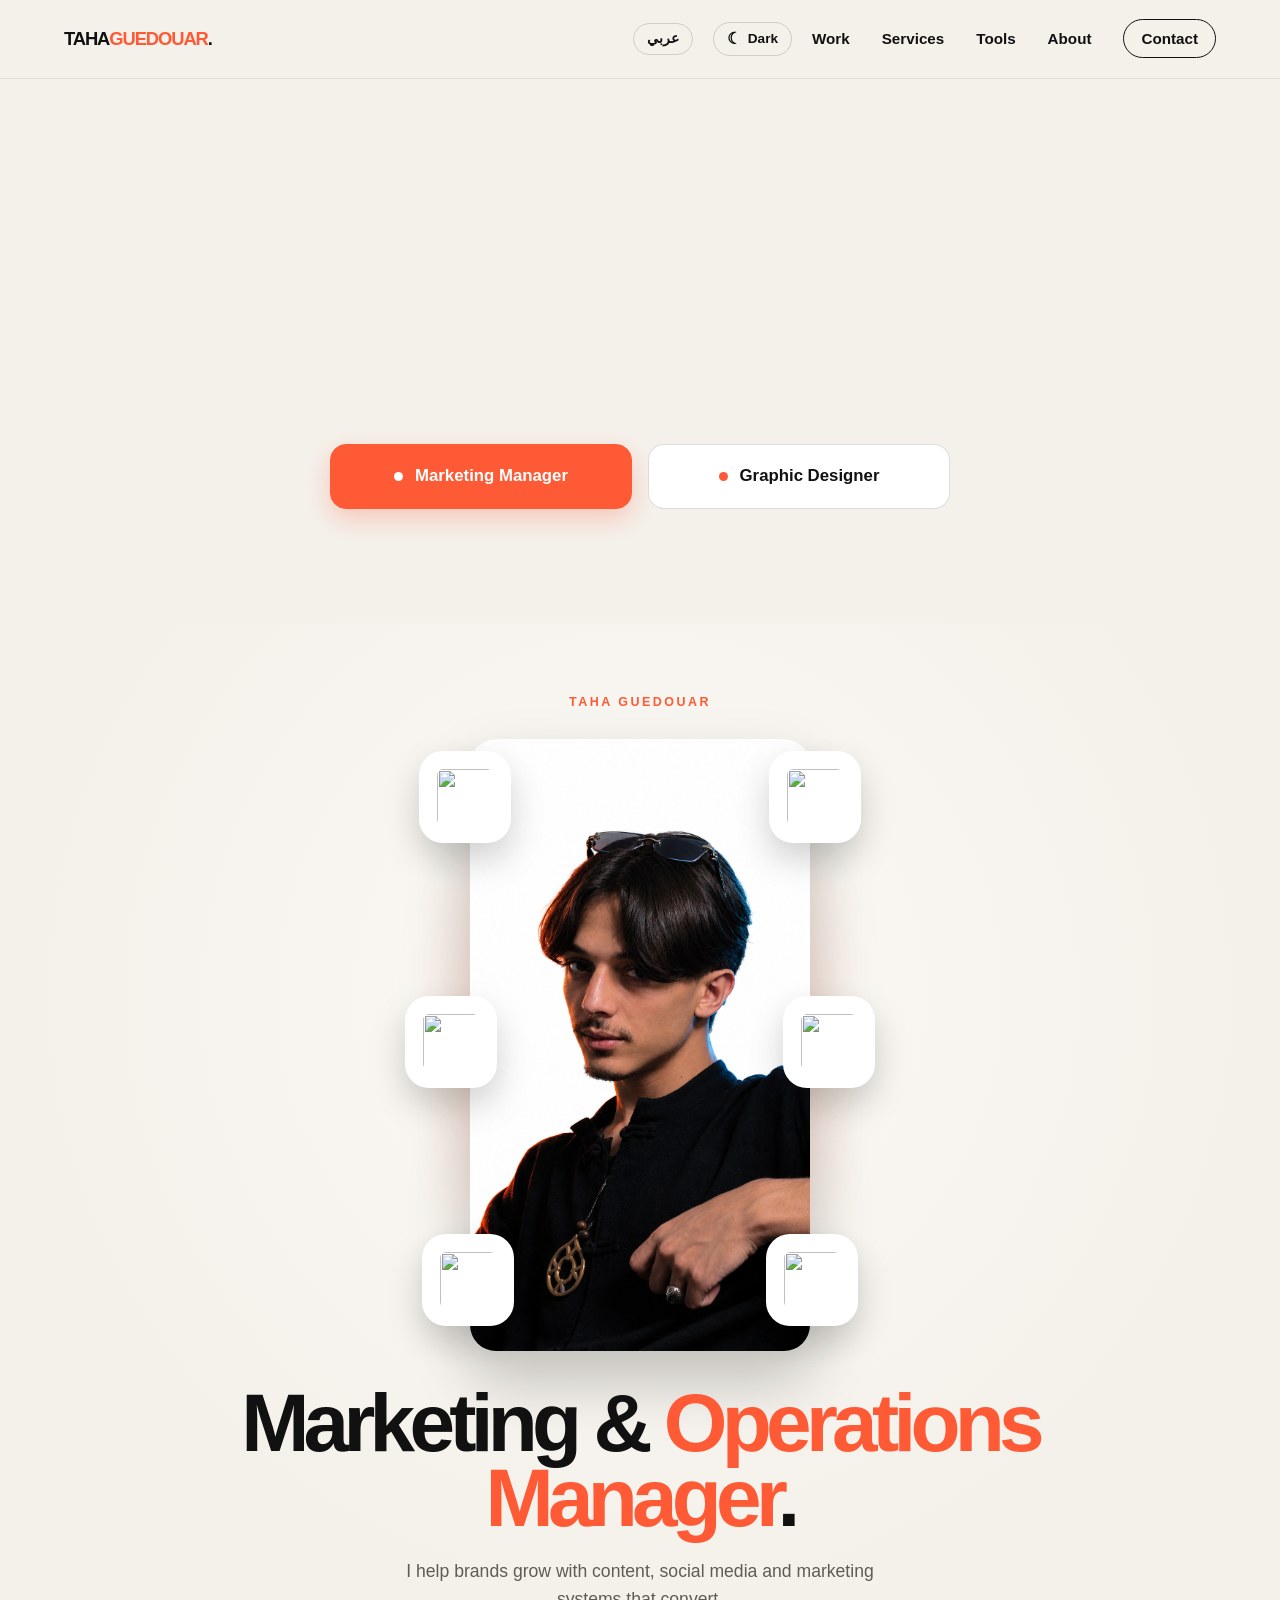
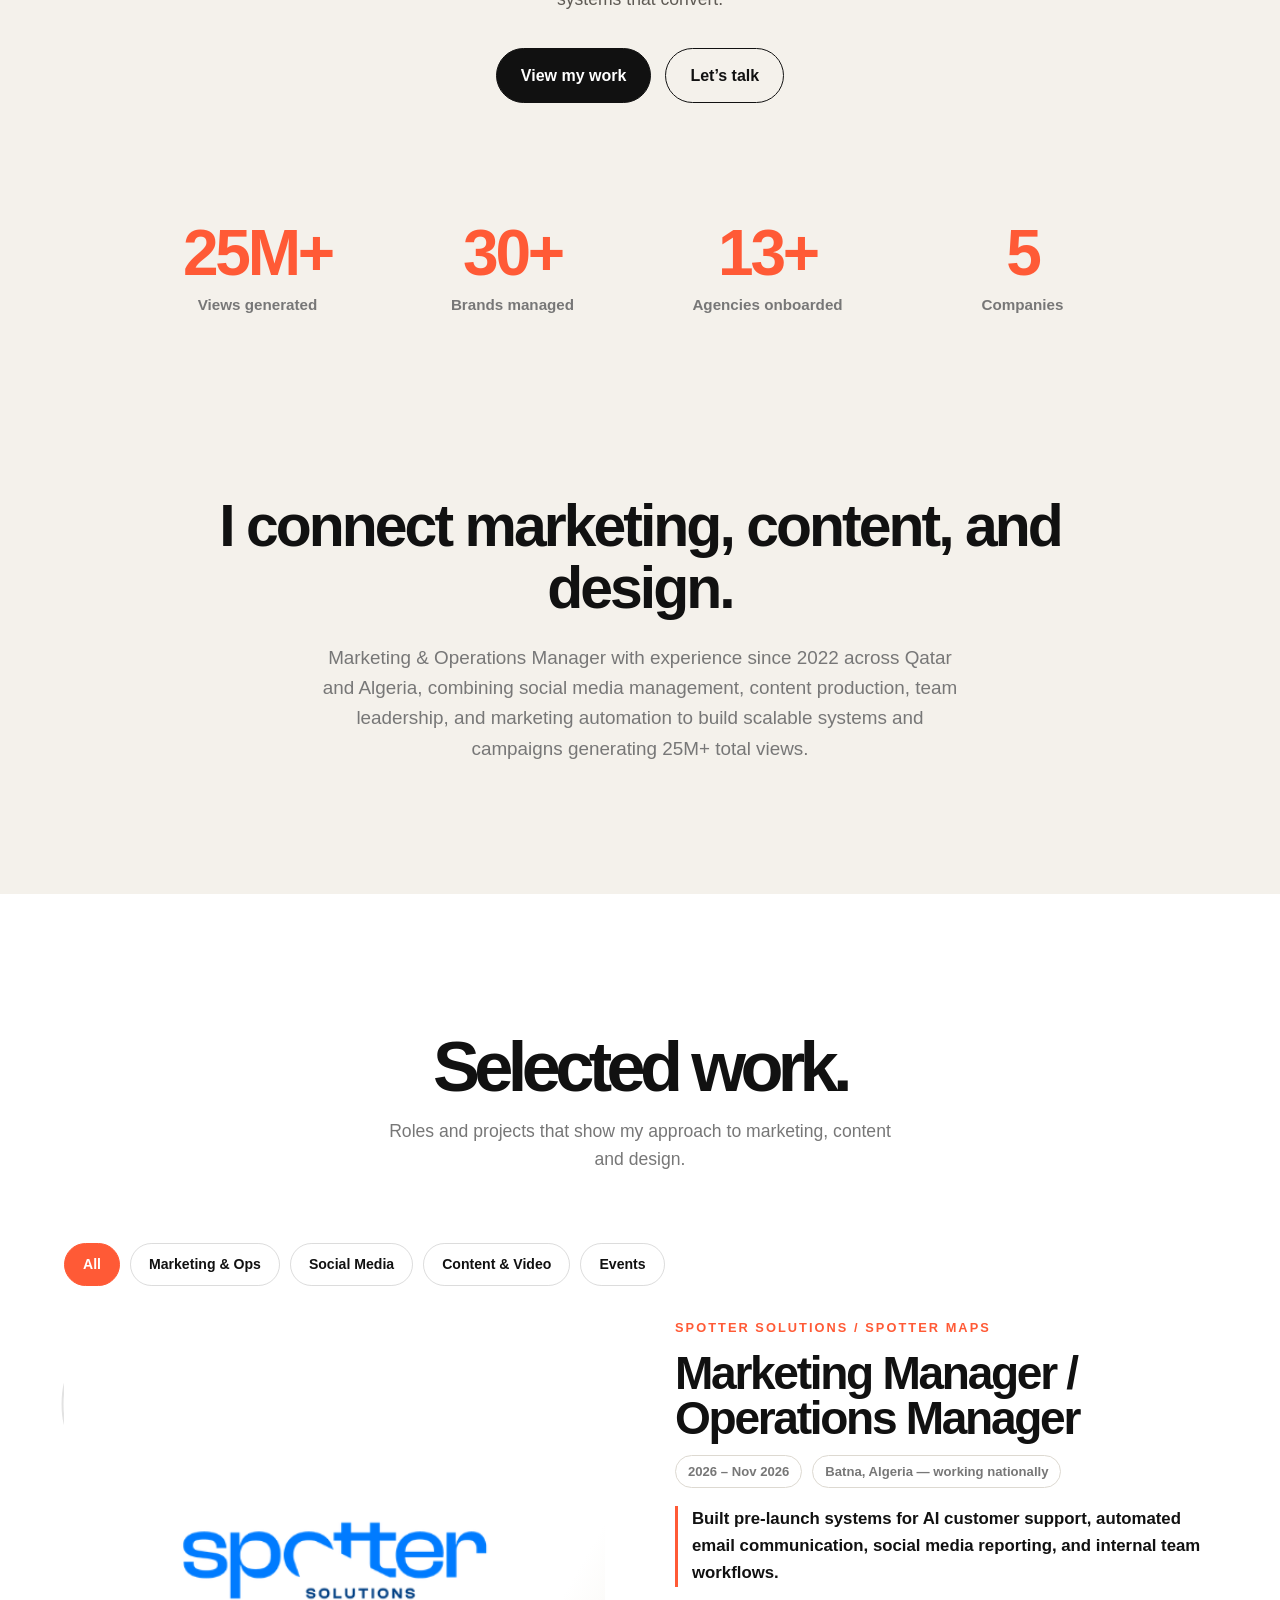
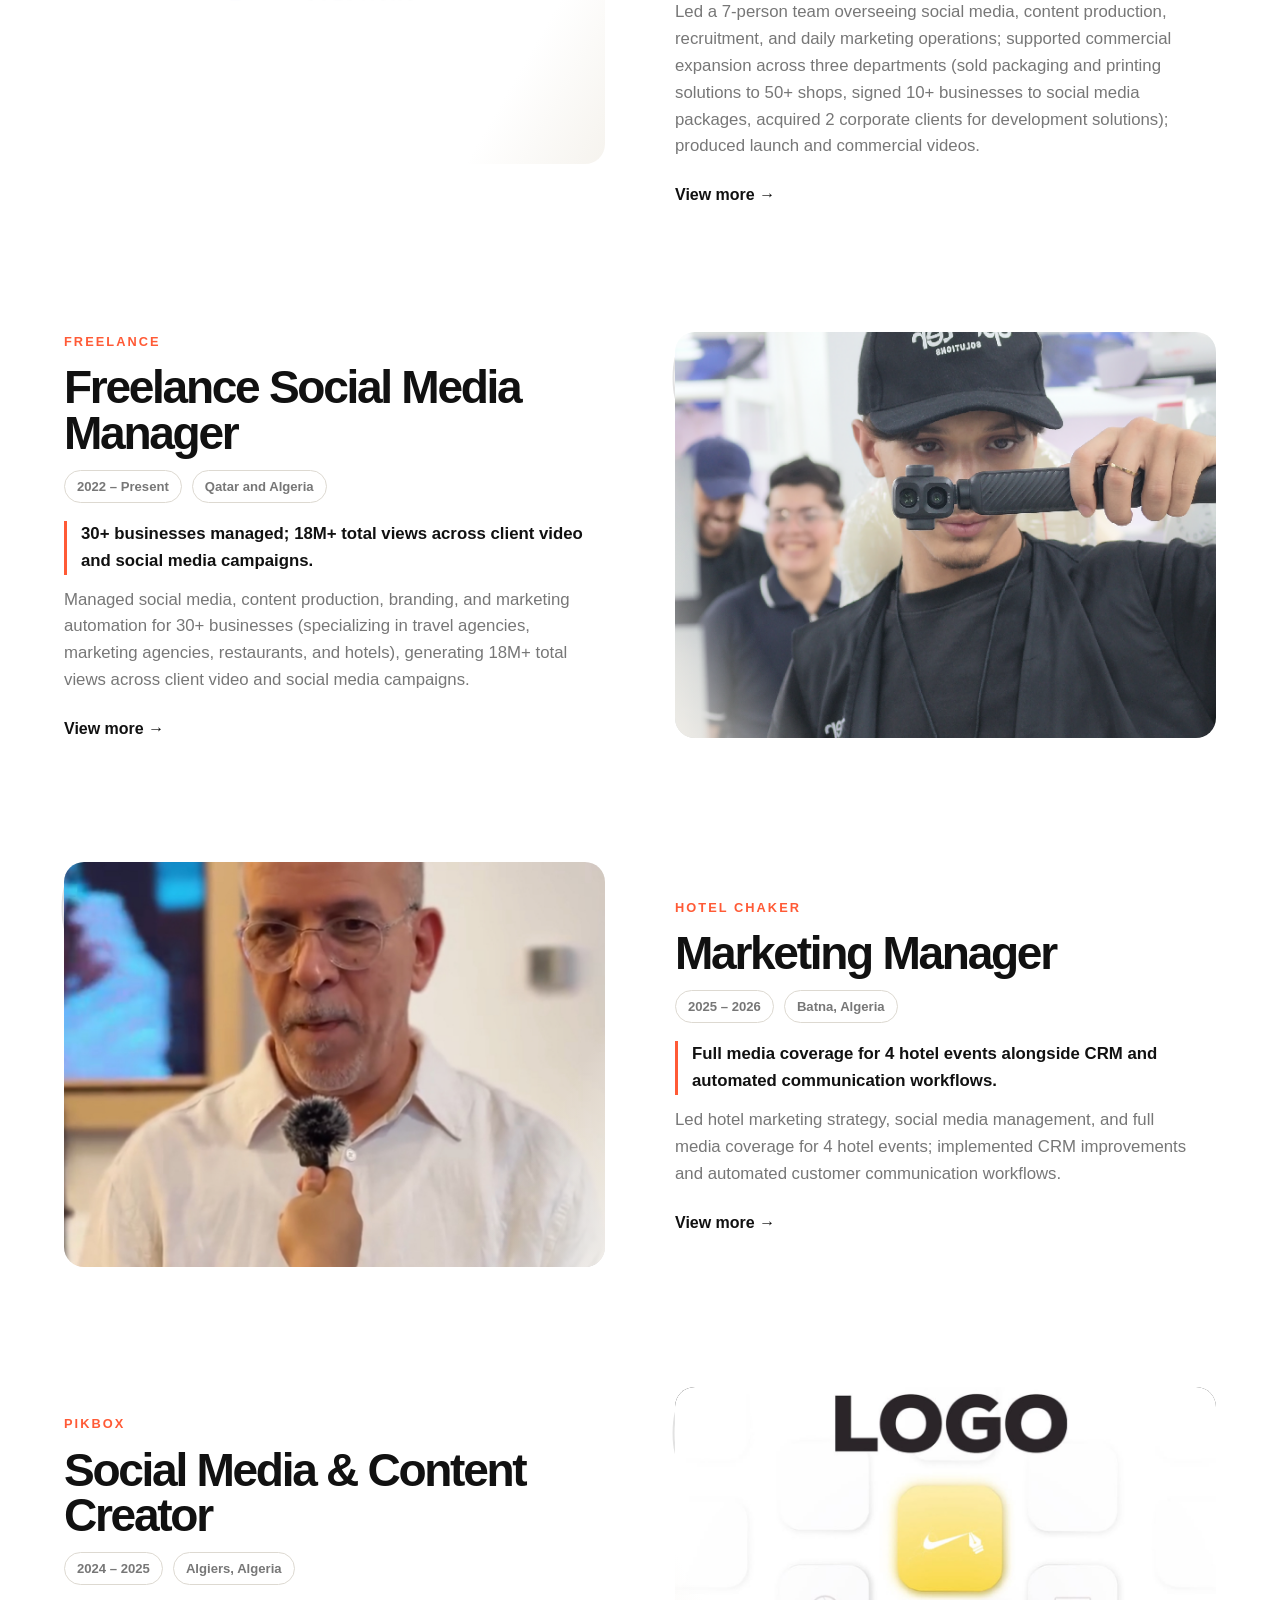
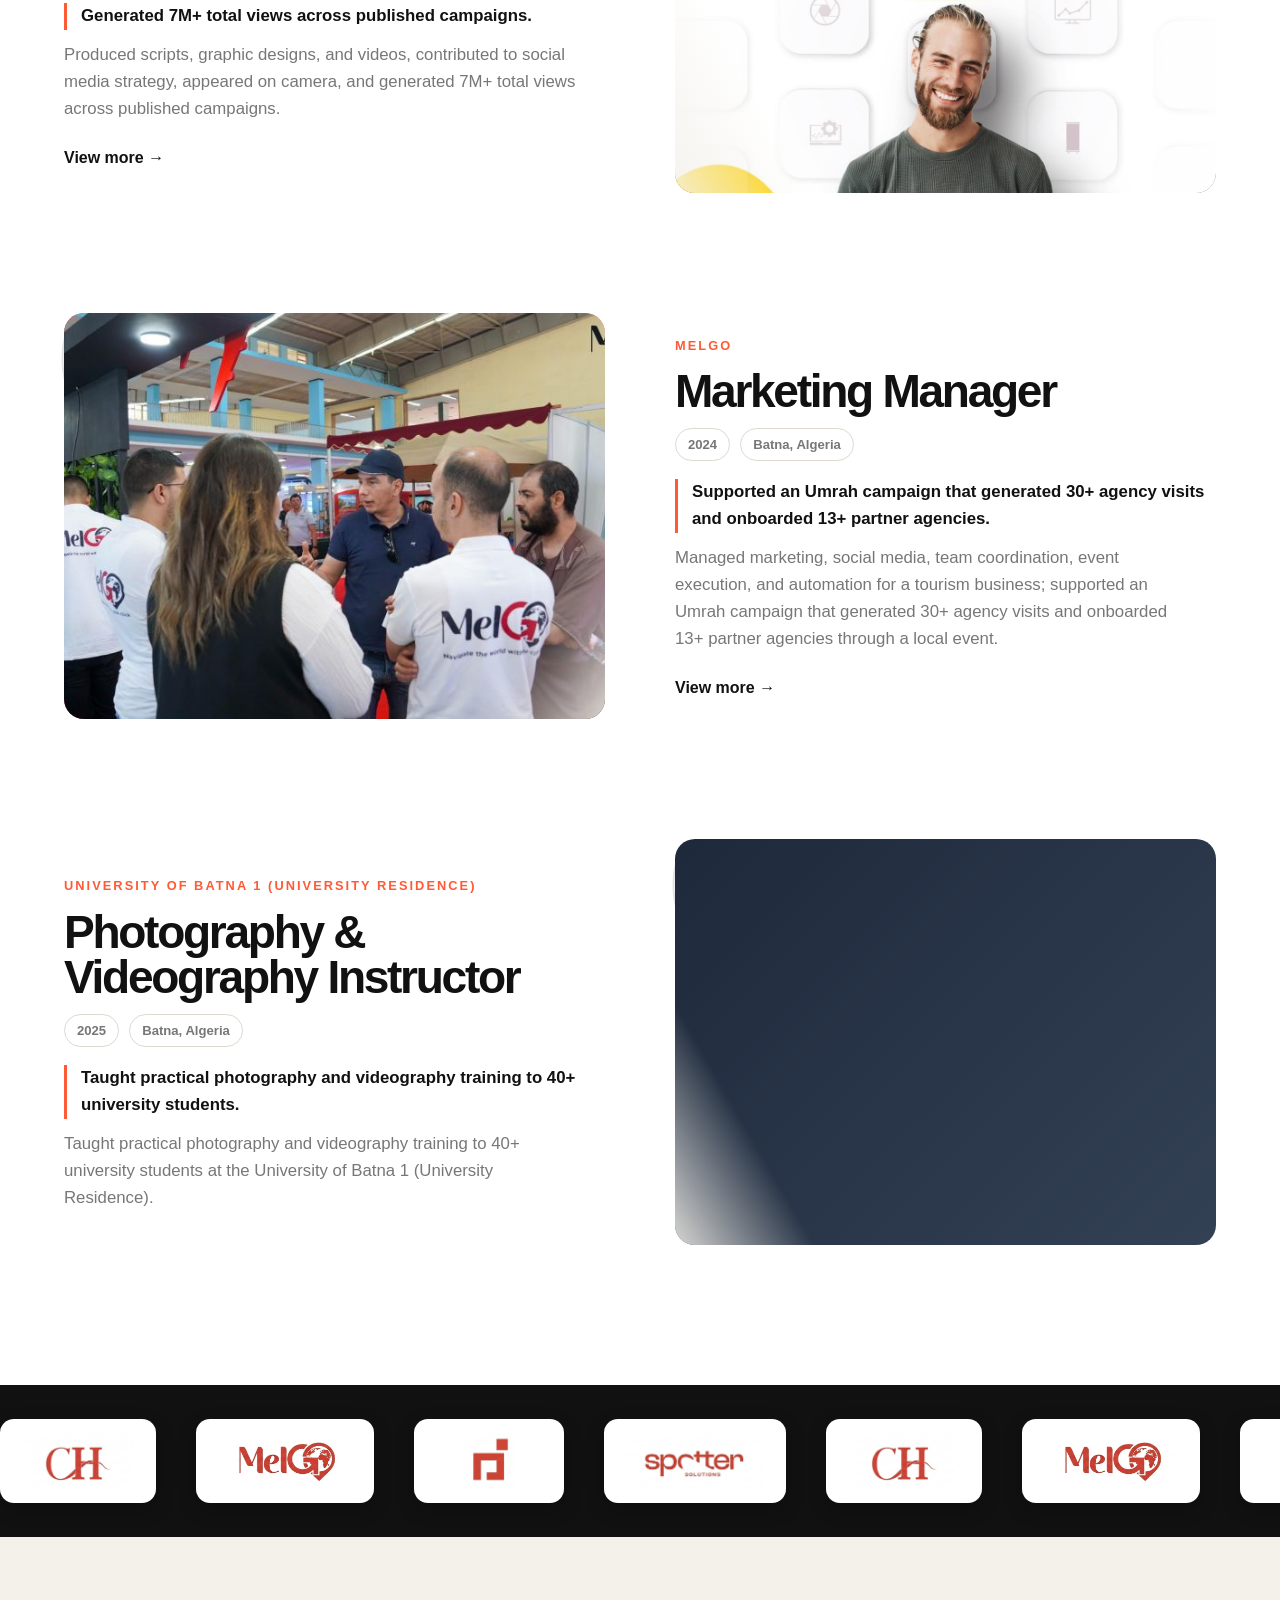
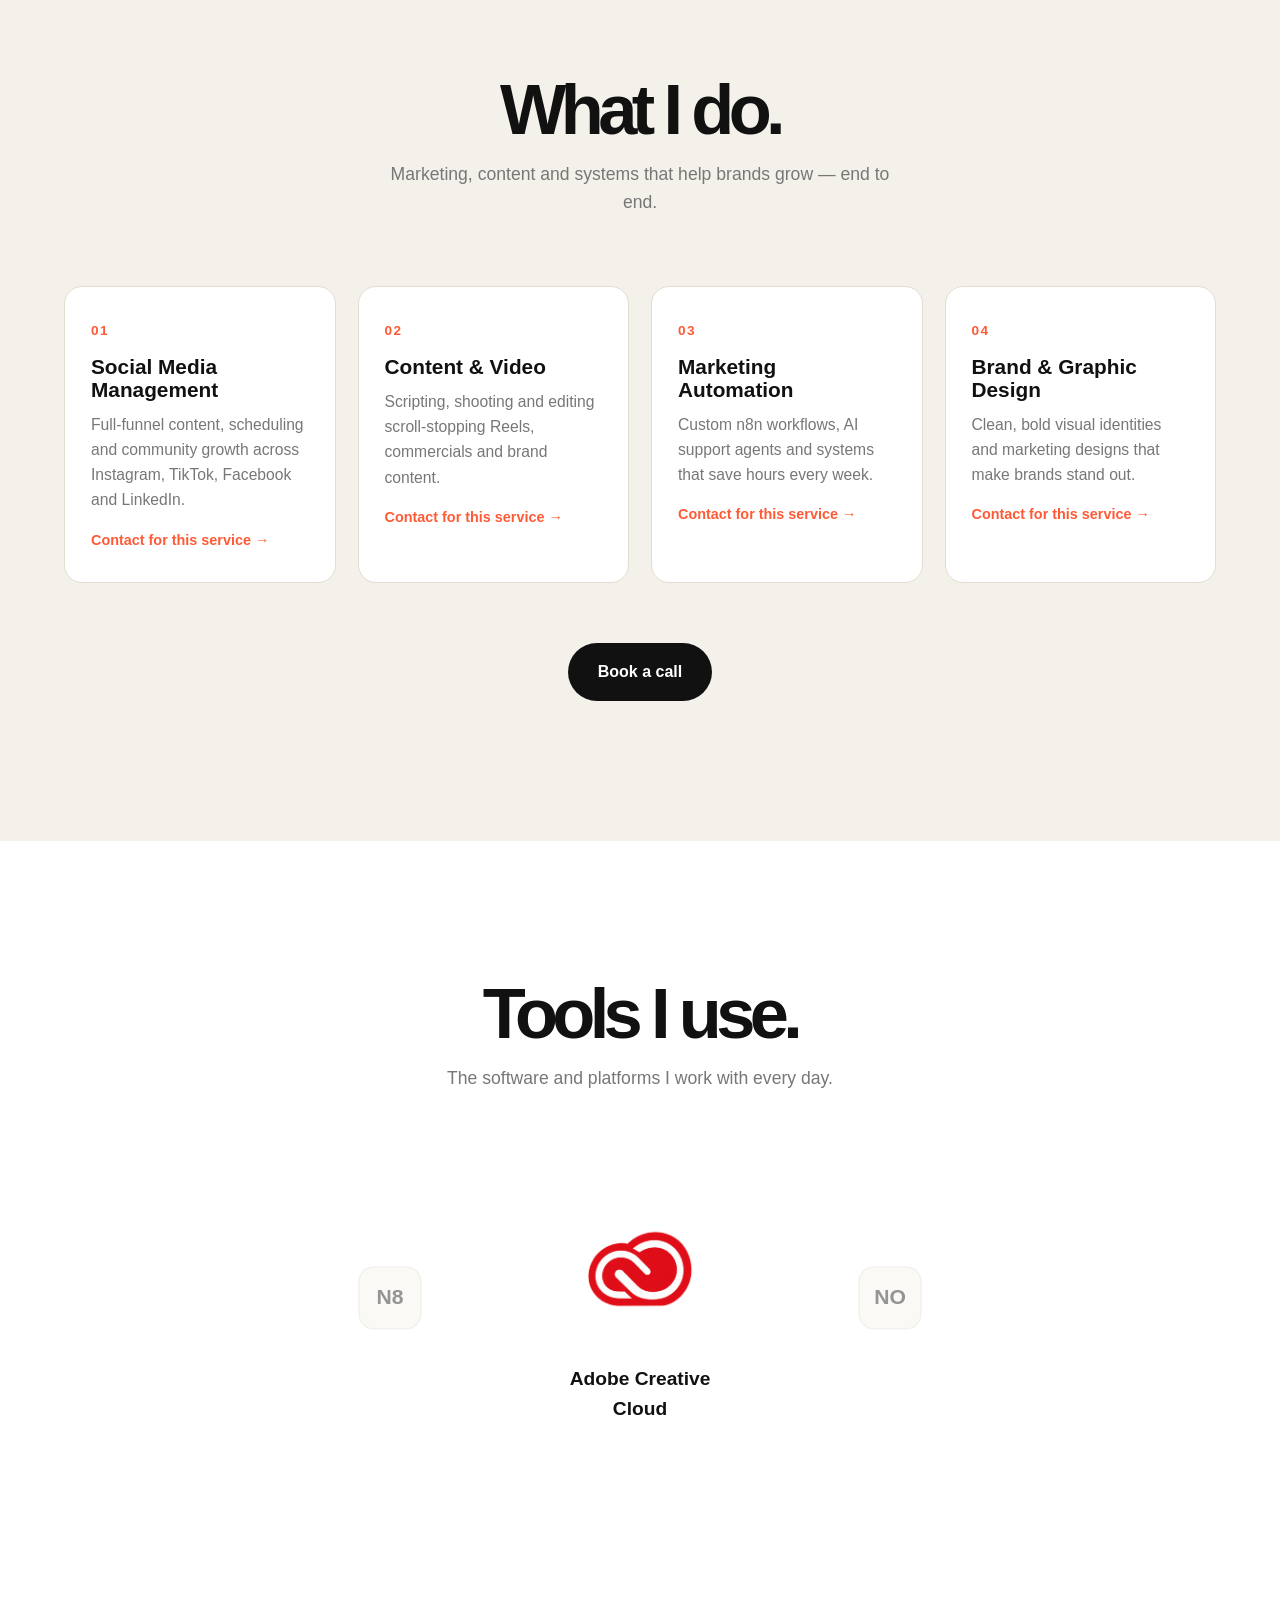
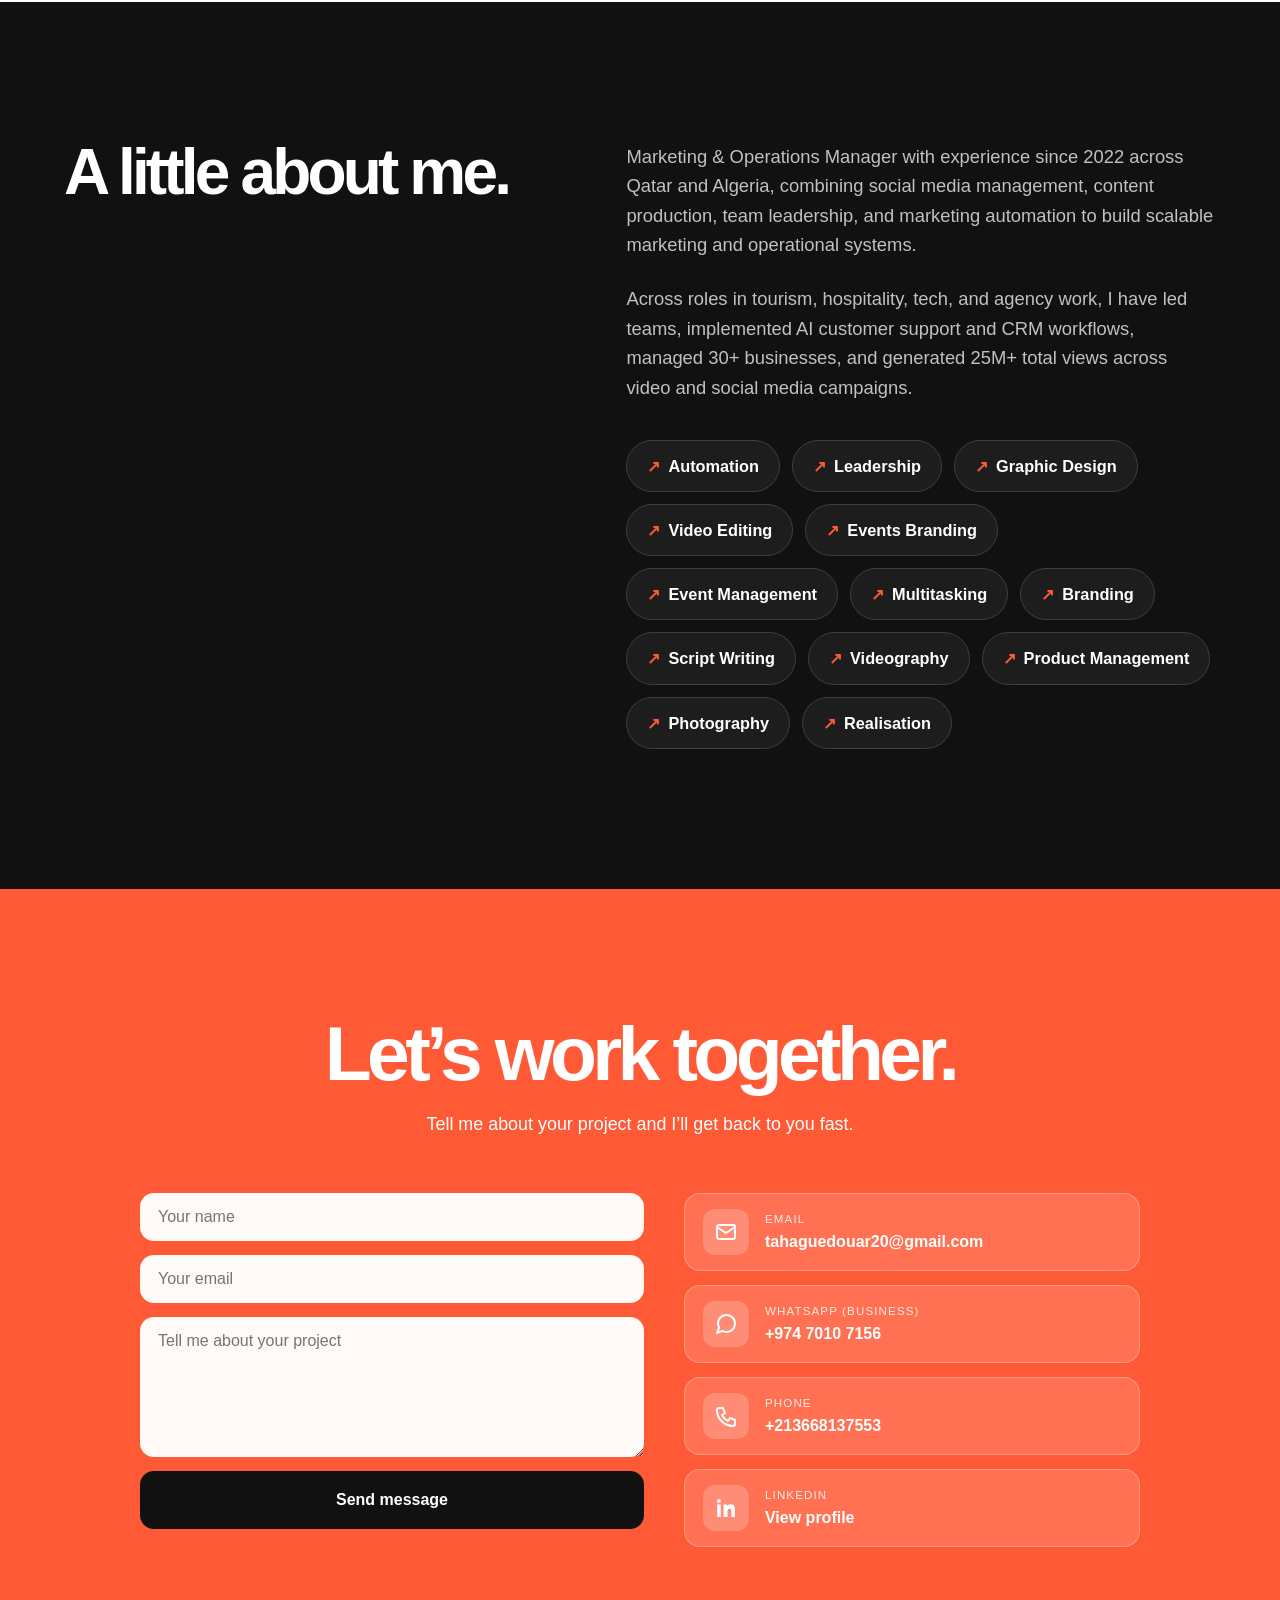
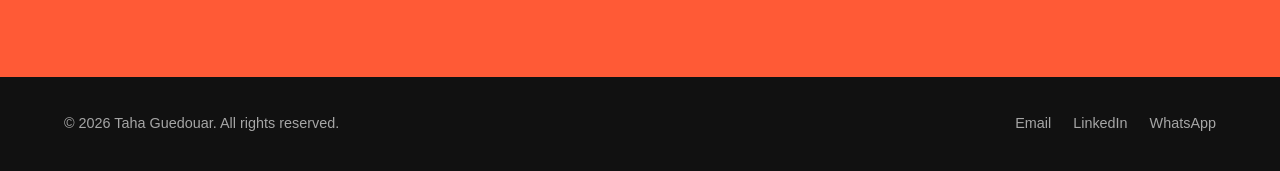
==== index.html @ 439689ae "Update print statement from 'Hello' to 'Goodbye'" ====
<!DOCTYPE html><html lang="en"><head><meta charset="UTF-8"/><meta name="viewport" content="width=device-width, initial-scale=1.0"/><title>Taha Guedouar — Marketing & Operations Manager</title><meta name="description" content="Portfolio of Taha Guedouar — Marketing & Operations Manager specializing in content, social media and marketing systems. 25M+ views, 30+ brands."/><meta name="author" content="Taha Guedouar"/><meta name="keywords" content="Taha Guedouar, Marketing & Operations Manager, social media manager, content creator, marketing automation, Algeria, Qatar"/><link rel="canonical" href="https://tahaguedouar.xyz/"/><meta property="og:type" content="website"/><meta property="og:url" content="https://tahaguedouar.xyz/"/><meta property="og:title" content="Taha Guedouar — Marketing & Operations Manager"/><meta property="og:description" content="I help brands grow with content, social media and marketing systems that convert. 25M+ views · 30+ brands · 13+ agencies."/><meta property="og:image" content="https://tahaguedouar.xyz/hero-right.jpg.png"/><meta property="og:image:alt" content="Taha Guedouar"/><meta name="twitter:card" content="summary_large_image"/><meta name="twitter:title" content="Taha Guedouar — Marketing & Operations Manager"/><meta name="twitter:description" content="I help brands grow with content, social media and marketing systems that convert."/><meta name="twitter:image" content="https://tahaguedouar.xyz/hero-right.jpg.png"/><link rel="icon" href="data:image/svg+xml,<svg xmlns=%22http://www.w3.org/2000/svg%22 viewBox=%220 0 100 100%22><rect width=%22100%22 height=%22100%22 rx=%2222%22 fill=%22%23ff5a36%22/><text x=%2250%22 y=%2270%22 font-size=%2254%22 font-family=%22Arial%22 font-weight=%22bold%22 text-anchor=%22middle%22 fill=%22white%22>TG</text></svg>"/><style>:root{--black:#111111;--white:#ffffff;--cream:#f4f1eb;--gray:#777777;--orange:#ff5a36;--max-width:1200px}*{margin:0;padding:0;box-sizing:border-box}html{scroll-behavior:smooth}body{background:var(--cream);color:var(--black);font-family:Arial,Helvetica,sans-serif;line-height:1.6;overflow-x:hidden;transition:background .3s ease,color .3s ease}a{color:inherit;text-decoration:none}button{font:inherit}.container{width:min(90%,var(--max-width));margin:0 auto}.navbar{position:fixed;top:0;left:0;z-index:1000;width:100%;background:rgba(244,241,235,0.92);border-bottom:1px solid rgba(0,0,0,0.08);backdrop-filter:blur(14px)}.nav-container{min-height:78px;display:flex;align-items:center;justify-content:space-between}.logo{font-size:1.15rem;font-weight:900;letter-spacing:-0.06em}.logo span{color:var(--orange)}.nav-right{display:flex;align-items:center;gap:20px}.nav-links{display:flex;align-items:center;gap:32px;list-style:none;font-size:0.95rem;font-weight:600}.nav-links a{transition:color 0.2s ease}.nav-links a:hover{color:var(--orange)}.nav-contact{padding:10px 17px;border:1px solid var(--black);border-radius:999px}.nav-contact:hover{color:var(--white)!important;background:var(--black)}.theme-toggle{display:inline-flex;align-items:center;gap:7px;border:1px solid rgba(0,0,0,0.15);background:transparent;cursor:pointer;font-size:0.85rem;font-weight:700;line-height:1;color:var(--black);padding:8px 13px;border-radius:999px;transition:all .2s ease}.theme-toggle:hover{background:var(--black);color:var(--white);border-color:var(--black)}.theme-toggle .tt-ic{font-size:1rem}.menu-button{display:none;border:0;color:var(--black);background:transparent;font-size:1.8rem;cursor:pointer}.hero{position:relative;min-height:760px;margin-top:78px;display:flex;flex-direction:column;align-items:center;justify-content:center;text-align:center;padding:70px 6% 80px;background:radial-gradient(circle at 50% 32%,#fbf9f4 0%,var(--cream) 60%)}.hero .small-label{margin-bottom:26px;color:var(--orange);font-size:0.78rem;font-weight:900;letter-spacing:0.2em;text-transform:uppercase;opacity:0;animation:fadeUp .8s ease .1s forwards}.portrait-wrap{position:relative;width:clamp(240px,32vw,340px);aspect-ratio:3/4;margin-bottom:34px;animation:floatY 6s ease-in-out infinite}.portrait-wrap:before{content:"";position:absolute;inset:-22px;border-radius:34px;background:radial-gradient(circle,rgba(255,90,54,0.35),transparent 70%);filter:blur(26px);z-index:0;animation:glow 4.5s ease-in-out infinite}.portrait{position:relative;z-index:1;width:100%;height:100%;object-fit:cover;object-position:center top;border-radius:26px;background:#e9e7e1;box-shadow:0 30px 60px rgba(0,0,0,0.22)}.float-ic{position:absolute;z-index:5;width:92px;height:92px;object-fit:contain;padding:18px;background:var(--white);border-radius:24px;box-shadow:0 16px 34px rgba(0,0,0,0.18);animation:bob 6s ease-in-out infinite}.float-ic.fi1{top:2%;left:-15%;animation-delay:0s}.float-ic.fi2{top:42%;left:-19%;animation-delay:.6s}.float-ic.fi3{bottom:4%;left:-14%;animation-delay:1.2s}.float-ic.fi4{top:2%;right:-15%;animation-delay:.3s}.float-ic.fi5{top:42%;right:-19%;animation-delay:.9s}.float-ic.fi6{bottom:4%;right:-14%;animation-delay:1.5s}@keyframes bob{0%,100%{transform:translateY(0)}50%{transform:translateY(-8px)}}@media(max-width:1100px){.float-ic{width:70px;height:70px;padding:14px}.float-ic.fi1,.float-ic.fi3{left:-8%}.float-ic.fi4,.float-ic.fi6{right:-8%}.float-ic.fi2{left:-11%}.float-ic.fi5{right:-11%}}@media(max-width:760px){.float-ic{width:44px;height:44px;padding:9px;border-radius:13px}.float-ic.fi1,.float-ic.fi3{left:-4%}.float-ic.fi4,.float-ic.fi6{right:-4%}.float-ic.fi2{left:-6%}.float-ic.fi5{right:-6%}.float-ic.fi2,.float-ic.fi5{top:46%}}.hero h1{max-width:900px;font-size:clamp(2.8rem,6.4vw,6rem);line-height:0.92;letter-spacing:-0.07em;opacity:0;animation:fadeUp .8s ease .25s forwards}.hero h1 span{color:var(--orange)}.hero-description{max-width:520px;margin-top:22px;color:#5f5b55;font-size:1.1rem;opacity:0;animation:fadeUp .8s ease .4s forwards}.hero-cta{margin-top:34px;display:flex;gap:14px;flex-wrap:wrap;justify-content:center;opacity:0;animation:fadeUp .8s ease .55s forwards}.hero-btn{padding:14px 24px;border-radius:999px;font-weight:800;border:1px solid var(--black);transition:all .25s ease}.hero-btn.primary{background:var(--black);color:var(--white)}.hero-btn.primary:hover{background:var(--orange);border-color:var(--orange);color:#fff;transform:translateY(-3px)}.hero-btn.ghost:hover{background:var(--black);color:var(--white);transform:translateY(-3px)}@keyframes floatY{0%,100%{transform:translateY(0)}50%{transform:translateY(-16px)}}@keyframes glow{0%,100%{opacity:0.55;transform:scale(1)}50%{opacity:0.9;transform:scale(1.06)}}@keyframes fadeUp{from{opacity:0;transform:translateY(18px)}to{opacity:1;transform:translateY(0)}}@media(prefers-reduced-motion:reduce){.portrait-wrap,.portrait-wrap:before,.float-ic{animation:none}.hero .small-label,.hero h1,.hero-description,.hero-cta{animation:none;opacity:1}}.stats-section{background:var(--cream);padding:20px 0 30px}.stats-grid{display:grid;grid-template-columns:repeat(4,1fr);gap:20px;max-width:1000px;margin:0 auto}.stat{text-align:center;padding:18px 10px}.stat-num{font-size:clamp(2.6rem,5vw,4rem);font-weight:900;letter-spacing:-0.05em;color:var(--orange);line-height:1}.stat-label{margin-top:8px;font-weight:700;color:var(--gray);font-size:0.95rem}@media(max-width:650px){.stats-grid{grid-template-columns:1fr 1fr;gap:6px}}.logos-section{background:var(--black);padding:34px 0;overflow:hidden}.logo-track{display:flex;gap:40px;width:max-content;align-items:center;animation:scrollLeft 32s linear infinite}.logo-track:hover{animation-play-state:paused}.logo-item{display:inline-flex;align-items:center;justify-content:center;background:var(--white);border-radius:14px;padding:14px 22px;height:84px;min-width:150px;box-shadow:0 6px 18px rgba(0,0,0,0.25)}.logo-item img{max-height:56px;max-width:150px;object-fit:contain}@keyframes scrollLeft{from{transform:translateX(0)}to{transform:translateX(-50%)}}.tools-section{background:var(--white);padding:120px 0;overflow:hidden;text-align:center}.tools-coverflow{position:relative;height:300px;max-width:860px;margin:50px auto 0}.tool-card{position:absolute;top:50%;left:50%;width:180px;display:flex;flex-direction:column;align-items:center;justify-content:flex-start;gap:16px;transition:all .7s cubic-bezier(.2,.8,.2,1);opacity:0;pointer-events:none}.tool-card img,.tool-card .tool-badge{width:96px;height:96px;object-fit:contain;transition:all .7s cubic-bezier(.2,.8,.2,1)}.tool-card .tool-badge{display:flex;align-items:center;justify-content:center;background:var(--cream);border:2px solid #e2ddd2;border-radius:24px;color:var(--black);font-weight:900;font-size:2rem}.tool-card .tname{font-weight:800;color:var(--black);opacity:0;transition:all .5s;font-size:1.05rem;text-align:center}.pos-center{transform:translate(-50%,-50%);opacity:1;z-index:3}.pos-center img,.pos-center .tool-badge{width:150px;height:150px}.pos-center .tool-badge{font-size:3rem;border-radius:32px}.pos-center .tname{opacity:1;font-size:1.2rem}.pos-left{transform:translate(calc(-50% - 250px),-50%) scale(0.66);opacity:0.45;z-index:1}.pos-right{transform:translate(calc(-50% + 250px),-50%) scale(0.66);opacity:0.45;z-index:1}.pos-hidden{transform:translate(-50%,-50%) scale(0.3);opacity:0}.introduction{padding:130px 0;background:var(--cream);text-align:center}.intro-grid{max-width:900px;margin:0 auto}.intro-title{font-size:clamp(2.4rem,4.6vw,4.4rem);line-height:1.05;letter-spacing:-0.05em;margin-bottom:24px}.intro-text{color:var(--gray);font-size:1.18rem;max-width:640px;margin:0 auto}section{scroll-margin-top:90px}.section{padding:140px 0}.section-header{display:flex;flex-direction:column;align-items:center;text-align:center;gap:16px;margin-bottom:70px}.section-title{font-size:clamp(2.8rem,5.5vw,5.5rem);line-height:0.95;letter-spacing:-0.08em}.section-description{max-width:520px;color:var(--gray);font-size:1.1rem}.work-section{background:var(--white)}.xp-list{display:flex;flex-direction:column;gap:120px}.xp-row{display:grid;grid-template-columns:1fr 1fr;gap:70px;align-items:center}.xp-row:nth-child(even) .xp-media{order:2}.xp-media{position:relative}.xp-num{position:absolute;top:-46px;left:-6px;font-size:clamp(4rem,9vw,8rem);font-weight:900;letter-spacing:-0.06em;color:transparent;-webkit-text-stroke:2px rgba(17,17,17,0.12);z-index:0}.xp-imgwrap{position:relative;aspect-ratio:4/3;border-radius:20px;overflow:hidden}.xp-img{width:100%;height:100%;object-fit:cover;display:block;transition:transform .8s cubic-bezier(.2,.8,.2,1)}.xp-imgwrap.multi .xp-img{position:absolute;inset:0;opacity:0;transition:opacity .9s ease,transform .8s cubic-bezier(.2,.8,.2,1)}.xp-imgwrap.multi .xp-img.active{opacity:1}.xp-imgwrap.multi .xp-img{position:absolute;inset:0;opacity:0;transition:opacity 1s ease}.xp-imgwrap.multi .xp-img.active{opacity:1}.xp-row:hover .xp-img{transform:scale(1.05)}.xp-imgwrap.noimg .xp-img{display:none}.xp-imgwrap:after{content:"";position:absolute;inset:0;background:linear-gradient(120deg,transparent 82%,rgba(244,241,235,0.85) 100%);pointer-events:none}.xp-row:nth-child(even) .xp-imgwrap:after{background:linear-gradient(240deg,transparent 82%,rgba(244,241,235,0.85) 100%)}.xp-company{color:var(--orange);font-size:0.8rem;font-weight:900;letter-spacing:0.16em;text-transform:uppercase}.xp-role{margin:12px 0 14px;font-size:clamp(2rem,3.6vw,3.2rem);line-height:0.98;letter-spacing:-0.05em}.xp-meta{display:flex;flex-wrap:wrap;gap:10px;margin-bottom:18px}.xp-meta span{font-size:0.82rem;font-weight:700;color:var(--gray);border:1px solid #ddd9d1;border-radius:999px;padding:5px 12px}.xp-highlight{color:var(--black);font-size:1.05rem;font-weight:700;margin-bottom:12px;border-left:3px solid var(--orange);padding-left:14px}.xp-desc{color:var(--gray);font-size:1.05rem;max-width:520px}.xp-link{display:inline-block;margin-top:22px;font-weight:800}.xp-link:hover{color:var(--orange)}.reveal{opacity:0;transform:translateY(40px);transition:opacity .7s ease,transform .7s cubic-bezier(.2,.8,.2,1)}.reveal.in{opacity:1;transform:none}@media(prefers-reduced-motion:reduce){.reveal{opacity:1;transform:none}}@media(max-width:760px){.reveal{opacity:1;transform:none;transition:none}}.about-section{color:var(--white);background:var(--black)}.about-grid{display:grid;grid-template-columns:0.9fr 1.1fr;gap:80px;align-items:start}.about-title{font-size:clamp(2.6rem,5vw,4.6rem);line-height:0.95;letter-spacing:-0.06em}.about-content p{margin-bottom:25px;color:#c1c1c1;font-size:1.15rem}.skills{display:flex;flex-wrap:wrap;gap:12px;margin-top:38px;list-style:none}.skills li{display:inline-flex;align-items:center;padding:12px 20px;color:var(--white);background:rgba(255,255,255,0.05);border:1px solid #3e3e3e;border-radius:999px;font-weight:700;font-size:1.02rem;transition:all .2s ease}.skills li:hover{background:var(--orange);border-color:var(--orange)}.skills li:before{content:"↗";margin-right:8px;color:var(--orange)}.skills li:hover:before{color:var(--white)}.services-section{background:var(--cream);padding:140px 0}.services-grid{display:grid;grid-template-columns:repeat(4,1fr);gap:22px}.service-card{background:var(--white);border:1px solid #e2ddd2;border-radius:18px;padding:30px 26px;transition:transform .3s ease,box-shadow .3s ease}.service-card:hover{transform:translateY(-8px);box-shadow:0 20px 44px rgba(0,0,0,0.1)}.service-num{color:var(--orange);font-weight:900;font-size:0.85rem;letter-spacing:0.1em}.service-card h3{margin:14px 0 10px;font-size:1.3rem;line-height:1.1}.service-card p{color:var(--gray);font-size:0.98rem}.service-contact{display:inline-block;margin-top:16px;font-weight:800;font-size:0.9rem;color:var(--orange)}.service-contact:hover{color:var(--black)}html[data-theme=dark] .service-contact:hover{color:#fff}.services-cta{text-align:center;margin-top:60px}.services-cta a{display:inline-block;padding:16px 30px;background:var(--black);color:var(--white);border-radius:999px;font-weight:800;transition:all .25s ease}.services-cta a:hover{background:var(--orange);transform:translateY(-3px)}@media(max-width:900px){.services-grid{grid-template-columns:1fr 1fr}}@media(max-width:560px){.services-grid{grid-template-columns:1fr}}.contact-section{padding:130px 0;color:var(--white);background:var(--orange)}.contact-head{text-align:center}.contact-title{font-size:clamp(2.6rem,6vw,5rem);line-height:0.9;letter-spacing:-0.06em}.contact-description{max-width:520px;margin:22px auto 55px;font-size:1.12rem}.contact-wrap{display:grid;grid-template-columns:1.05fr 0.95fr;gap:40px;max-width:1000px;margin:0 auto}.contact-form{display:flex;flex-direction:column;gap:14px}.contact-form input,.contact-form textarea{padding:15px 18px;border-radius:14px;border:none;font-size:1rem;font-family:inherit;background:rgba(255,255,255,0.96);color:var(--black)}.contact-form textarea{min-height:140px;resize:vertical}.contact-form button{padding:16px;border:none;border-radius:14px;background:var(--black);color:var(--white);font-weight:800;cursor:pointer;transition:transform .2s ease}.contact-form button:hover{transform:translateY(-3px)}.contact-cards{display:flex;flex-direction:column;gap:14px}.contact-card{display:flex;align-items:center;gap:16px;background:rgba(255,255,255,0.14);border:1px solid rgba(255,255,255,0.28);border-radius:16px;padding:15px 18px;transition:background .2s ease,transform .2s ease}.contact-card:hover{background:rgba(255,255,255,0.24);transform:translateY(-2px)}.contact-card .ic{flex:none;width:46px;height:46px;border-radius:12px;background:rgba(255,255,255,0.2);display:flex;align-items:center;justify-content:center;color:#fff}.contact-card>span:last-child{display:flex;flex-direction:column}.contact-card .cc-label{font-size:0.72rem;text-transform:uppercase;letter-spacing:0.1em;opacity:0.85}.contact-card .cc-val{font-weight:800;font-size:1rem;word-break:break-word}@media(max-width:850px){.contact-wrap{grid-template-columns:1fr}}footer{padding:35px 0;color:#a6a6a6;background:var(--black);font-size:0.9rem}.footer-container{display:flex;align-items:center;justify-content:space-between;gap:20px}.social-links{display:flex;gap:22px}.social-links a:hover{color:var(--white)}.back-to-top{position:fixed;right:22px;bottom:22px;z-index:20;width:45px;height:45px;display:none;align-items:center;justify-content:center;color:var(--white);background:var(--black);border-radius:50%;cursor:pointer}.back-to-top.visible{display:flex}@media (max-width:850px){.intro-grid,.about-grid{grid-template-columns:1fr;gap:50px}}@media (max-width:650px){.nav-container{min-height:68px}.nav-links{position:absolute;top:68px;left:0;width:100%;display:none;flex-direction:column;align-items:flex-start;gap:22px;padding:25px 5%;background:var(--cream);border-bottom:1px solid #d7d3cb}.nav-links.active{display:flex}.menu-button{display:block}.hero{margin-top:68px}.section{padding:90px 0}.introduction{padding:90px 0}.section-header{margin-bottom:44px}.xp-list{gap:80px}.xp-row{grid-template-columns:1fr;gap:26px}.xp-row:nth-child(even) .xp-media{order:0}.xp-num{top:-32px}.contact-section{padding:100px 0}.footer-container{display:block}.social-links{margin-top:18px}}html[data-theme=dark] body{background:#141310;color:#f4f1eb}html[data-theme=dark] .navbar{background:rgba(20,19,16,0.9);border-bottom-color:rgba(255,255,255,0.08)}html[data-theme=dark] .logo{color:#f4f1eb}html[data-theme=dark] .nav-links a,html[data-theme=dark] .theme-toggle,html[data-theme=dark] .menu-button{color:#f4f1eb}html[data-theme=dark] .theme-toggle{border-color:rgba(255,255,255,0.25)}html[data-theme=dark] .theme-toggle:hover{background:#f4f1eb;color:#141310;border-color:#f4f1eb}html[data-theme=dark] .nav-links{background:#141310;border-bottom-color:#2c2a22}html[data-theme=dark] .nav-contact{border-color:#f4f1eb}html[data-theme=dark] .nav-contact:hover{background:#f4f1eb;color:#141310!important}html[data-theme=dark] .hero{background:radial-gradient(circle at 50% 32%,#211d16 0%,#141310 60%)}html[data-theme=dark] .hero-description{color:#b9b4a9}html[data-theme=dark] .hero-btn{border-color:#f4f1eb;color:#f4f1eb}html[data-theme=dark] .hero-btn.primary{background:#f4f1eb;color:#141310}html[data-theme=dark] .hero-btn.primary:hover{background:var(--orange);border-color:var(--orange);color:#fff}html[data-theme=dark] .float-ic{background:#211e18;box-shadow:0 16px 34px rgba(0,0,0,0.5)}html[data-theme=dark] .stats-section{background:#141310}html[data-theme=dark] .stat-label{color:#b9b4a9}html[data-theme=dark] .introduction{background:#17150f}html[data-theme=dark] .intro-text,html[data-theme=dark] .section-description{color:#b9b4a9}html[data-theme=dark] .work-section{background:#141310}html[data-theme=dark] .xp-desc{color:#b9b4a9}html[data-theme=dark] .xp-highlight{color:#f4f1eb}html[data-theme=dark] .xp-meta span{color:#b9b4a9;border-color:#3a382f}html[data-theme=dark] .xp-num{-webkit-text-stroke-color:rgba(244,241,235,0.16)}html[data-theme=dark] .xp-imgwrap:after{background:linear-gradient(120deg,transparent 82%,rgba(20,19,16,0.85) 100%)}html[data-theme=dark] .xp-row:nth-child(even) .xp-imgwrap:after{background:linear-gradient(240deg,transparent 82%,rgba(20,19,16,0.85) 100%)}html[data-theme=dark] .tools-section{background:#17150f}html[data-theme=dark] .tool-card .tname{color:#f4f1eb}html[data-theme=dark] .tool-card .tool-badge{background:#211e18;border-color:#3a382f;color:#f4f1eb}html[data-theme=dark] .tool-card .ti-invert{filter:invert(1) brightness(1.6)}html[data-theme=dark] .services-section{background:#141310}html[data-theme=dark] .service-card{background:#1b1912;border-color:#2f2c24}html[data-theme=dark] .service-card p{color:#b9b4a9}html[dir=rtl] body{font-family:"Segoe UI",Tahoma,Arial,sans-serif}html[dir=rtl] .nav-links{font-weight:700}html[dir=rtl] .xp-num{left:auto;right:-6px}html[dir=rtl] .xp-highlight{border-left:none;border-right:3px solid var(--orange);padding-left:0;padding-right:14px}html[dir=rtl] .skills li:before{margin-right:0;margin-left:8px}html[dir=rtl] .contact-card>span:last-child,html[dir=rtl] .stat,html[dir=rtl] .section-header{text-align:right}html[dir=rtl] .section-header{align-items:center;text-align:center}</style><link rel="stylesheet" href="animations.css"></head><body><div id="tg-preloader" aria-hidden="true"><div class="tg-preloader-inner"><span class="tg-monogram">TG<span class="tg-dot">.</span></span><div class="tg-loader-bar"><span></span></div></div></div><div id="tg-scroll-progress" aria-hidden="true"></div><header class="navbar"><div class="container nav-container"><a class="logo" href="#home">TAHA<span>GUEDOUAR</span>.</a><div class="nav-right"><button class="theme-toggle" id="langToggle" aria-label="Switch language">عربي</button><button class="theme-toggle" id="themeToggle" aria-label="Toggle dark mode"><span class="tt-ic">☾</span><span class="tt-label">Dark</span></button><button class="menu-button" id="menuButton" aria-label="Open navigation menu" aria-expanded="false">☰</button><nav><ul class="nav-links" id="navLinks"><li><a href="#work" data-en="Work" data-ar="أعمالي">Work</a></li><li><a href="#services" data-en="Services" data-ar="الخدمات">Services</a></li><li><a href="#tools" data-en="Tools" data-ar="الأدوات">Tools</a></li><li><a href="#about" data-en="About" data-ar="نبذة">About</a></li><li><a class="nav-contact" href="#contact" data-en="Contact" data-ar="تواصل">Contact</a></li></ul></nav></div></div></header><main><section class="tg-intro-section" id="character-intro"><div class="container tg-intro-inner"><div class="tg-character-wrap"><div id="tg-character-3d" class="tg-character-3d" aria-label="Taha 3D Character"></div></div><div class="tg-role-cards" role="tablist" aria-label="Portfolio Role"><button type="button" class="tg-role-card is-active" data-role="marketing" aria-selected="true"><span class="tg-role-dot"></span><span class="tg-role-title" data-en="Marketing Manager" data-ar="مدير تسويق">Marketing Manager</span></button><button type="button" class="tg-role-card" data-role="graphic" aria-selected="false"><span class="tg-role-dot"></span><span class="tg-role-title" data-en="Graphic Designer" data-ar="مصمم جرافيك">Graphic Designer</span></button></div></div></section><div id="marketing-section" class="tg-role-panel is-active"><section class="hero" id="home"><span class="small-label">Taha Guedouar</span><div class="portrait-wrap"><img class="float-ic fi1" id="notionIc" src="https://cdn.simpleicons.org/notion/111111" alt="" aria-hidden="true"><img class="float-ic fi2" src="https://cdn.simpleicons.org/googlegemini/8E75FF" alt="" aria-hidden="true"><img class="float-ic fi3" src="https://cdn.simpleicons.org/n8n/EA4B71" alt="" aria-hidden="true"><img class="float-ic fi4" src="https://cdn.simpleicons.org/claude/D97757" alt="" aria-hidden="true"><img class="float-ic fi5" src="https://cdn.simpleicons.org/googlesheets/34A853" alt="" aria-hidden="true"><img class="float-ic fi6" src="https://cdn.simpleicons.org/instagram/E4405F" alt="" aria-hidden="true"><img class="portrait" src="hero-right.jpg.png" alt="Taha Guedouar"></div><h1 data-en="Marketing &amp; |Operations Manager|." data-ar="مدير |التسويق والعمليات|."><span class="h1txt">Marketing &amp; </span><span>Operations Manager</span><span class="h1txt">.</span></h1><p class="hero-description" data-en="I help brands grow with content, social media and marketing systems that convert." data-ar="أساعد العلامات التجارية على النمو عبر المحتوى ووسائل التواصل وأنظمة تسويق تحقق نتائج.">I help brands grow with content, social media and marketing systems that convert.</p><div class="hero-cta"><a class="hero-btn primary" href="#work" data-en="View my work" data-ar="شاهد أعمالي">View my work</a><a class="hero-btn ghost" href="#contact" data-en="Let’s talk" data-ar="لنتحدّث">Let’s talk</a></div></section><section class="stats-section"><div class="container stats-grid"><div class="stat"><div class="stat-num" data-target="25" data-suffix="M+">0</div><div class="stat-label">Views generated</div></div><div class="stat"><div class="stat-num" data-target="30" data-suffix="+">0</div><div class="stat-label">Brands managed</div></div><div class="stat"><div class="stat-num" data-target="13" data-suffix="+">0</div><div class="stat-label">Agencies onboarded</div></div><div class="stat"><div class="stat-num" data-target="5" data-suffix="">0</div><div class="stat-label">Companies</div></div></div></section><section class="introduction"><div class="container intro-grid reveal"><h2 class="intro-title" data-en="I connect marketing, content, and design." data-ar="أجمع بين التسويق والمحتوى والتصميم.">I connect marketing, content, and design.</h2><div class="intro-text"><p data-en="Marketing &amp; Operations Manager with experience since 2022 across Qatar and Algeria, combining social media management, content production, team leadership, and marketing automation to build scalable systems and campaigns generating 25M+ total views." data-ar="مدير تسويق وعمليات بخبرة تمتد منذ عام 2022 في قطر والجزائر، أجمع بين إدارة وسائل التواصل الاجتماعي وإنتاج المحتوى وقيادة الفرق وأتمتة التسويق لبناء أنظمة وحملات قابلة للتوسع حققت أكثر من 25 مليون مشاهدة.">Marketing &amp; Operations Manager with experience since 2022 across Qatar and Algeria, combining social media management, content production, team leadership, and marketing automation to build scalable systems and campaigns generating 25M+ total views.</p></div></div></section><section class="section work-section" id="work"><div class="container"><div class="section-header reveal"><h2 class="section-title" data-en="Selected work." data-ar="أعمال مختارة.">Selected work.</h2><p class="section-description" data-en="Roles and projects that show my approach to marketing, content and design." data-ar="أدوار ومشاريع توضّح نهجي في التسويق والمحتوى والتصميم.">Roles and projects that show my approach to marketing, content and design.</p></div><div class="xp-list"><article class="xp-row reveal"><div class="xp-media"><span class="xp-num">01</span><div class="xp-imgwrap" style="background:linear-gradient(135deg,#f15a32,#ffb43f)"><img class="xp-img active" src="Untitled%20design.png" alt="Spotter Solutions / Spotter Maps" loading="lazy"></div></div><div class="xp-body"><span class="xp-company" data-en="Spotter Solutions / Spotter Maps" data-ar="سبوتر سولوشنز / سبوتر مابس">Spotter Solutions / Spotter Maps</span><h3 class="xp-role" data-en="Marketing Manager / Operations Manager" data-ar="مدير التسويق / مدير العمليات">Marketing Manager / Operations Manager</h3><div class="xp-meta"><span>2026 – Nov 2026</span><span data-en="Batna, Algeria — working nationally" data-ar="باتنة، الجزائر — عمل وطني">Batna, Algeria — working nationally</span></div><p class="xp-highlight" data-en="Built pre-launch systems for AI customer support, automated email communication, social media reporting, and internal team workflows." data-ar="بناء أنظمة ما قبل الإطلاق لدعم العملاء بالذكاء الاصطناعي، والتواصل الآلي عبر البريد الإلكتروني، وتقارير وسائل التواصل الاجتماعي، وسير عمل الفريق الداخلي.">Built pre-launch systems for AI customer support, automated email communication, social media reporting, and internal team workflows.</p><p class="xp-desc" data-en="Led a 7-person team overseeing social media, content production, recruitment, and daily marketing operations; supported commercial expansion across three departments (sold packaging and printing solutions to 50+ shops, signed 10+ businesses to social media packages, acquired 2 corporate clients for development solutions); produced launch and commercial videos." data-ar="قيادة فريق مكون من 7 أشخاص للإشراف على وسائل التواصل الاجتماعي وإنتاج المحتوى والتوظيف والعمليات التسويقية اليومية؛ دعم التوسع التجاري عبر ثلاثة أقسام (بيع حلول التغليف والطباعة لأكثر من 50 متجراً، توقيع عقود باقات التواصل الاجتماعي مع أكثر من 10 شركات، واستقطاب عميلين من الشركات لحلول التطوير)؛ وإنتاج فيديوهات الإطلاق والإعلانات التجارية.">Led a 7-person team overseeing social media, content production, recruitment, and daily marketing operations; supported commercial expansion across three departments (sold packaging and printing solutions to 50+ shops, signed 10+ businesses to social media packages, acquired 2 corporate clients for development solutions); produced launch and commercial videos.</p><a class="xp-link" href="https://lnkd.in/p/dgUXW3MC" target="_blank" rel="noopener" data-en="View more →" data-ar="عرض المزيد →">View more &rarr;</a></div></article><article class="xp-row reveal"><div class="xp-media"><span class="xp-num">02</span><div class="xp-imgwrap" style="background:linear-gradient(135deg,#5147d9,#a46dff)"><img class="xp-img active" src="Screenshot%202026-09-11%20021801.png" alt="Freelance" loading="lazy"></div></div><div class="xp-body"><span class="xp-company" data-en="Freelance" data-ar="عمل حر">Freelance</span><h3 class="xp-role" data-en="Freelance Social Media Manager" data-ar="مدير وسائل التواصل الاجتماعي (عمل حر)">Freelance Social Media Manager</h3><div class="xp-meta"><span>2022 – Present</span><span data-en="Qatar and Algeria" data-ar="قطر والجزائر">Qatar and Algeria</span></div><p class="xp-highlight" data-en="30+ businesses managed; 18M+ total views across client video and social media campaigns." data-ar="إدارة أكثر من 30 شركة؛ تحقيق أكثر من 18 مليون مشاهدة عبر حملات الفيديو ووسائل التواصل الاجتماعي للعملاء.">30+ businesses managed; 18M+ total views across client video and social media campaigns.</p><p class="xp-desc" data-en="Managed social media, content production, branding, and marketing automation for 30+ businesses (specializing in travel agencies, marketing agencies, restaurants, and hotels), generating 18M+ total views across client video and social media campaigns." data-ar="إدارة وسائل التواصل الاجتماعي وإنتاج المحتوى وبناء الهوية التجارية وأتمتة التسويق لأكثر من 30 شركة (مع التخصص في وكالات السفر ووكالات التسويق والمطاعم والفنادق)، مما حقق أكثر من 18 مليون مشاهدة عبر حملات الفيديو ووسائل التواصل الاجتماعي للعملاء.">Managed social media, content production, branding, and marketing automation for 30+ businesses (specializing in travel agencies, marketing agencies, restaurants, and hotels), generating 18M+ total views across client video and social media campaigns.</p><a class="xp-link" href="https://lnkd.in/p/dgUXW3MC" target="_blank" rel="noopener" data-en="View more →" data-ar="عرض المزيد →">View more &rarr;</a></div></article><article class="xp-row reveal"><div class="xp-media"><span class="xp-num">03</span><div class="xp-imgwrap" style="background:linear-gradient(135deg,#087466,#76c8a8)"><img class="xp-img active" src="chaker.JPG" alt="Hotel Chaker" loading="lazy"></div></div><div class="xp-body"><span class="xp-company" data-en="Hotel Chaker" data-ar="فندق شاكر">Hotel Chaker</span><h3 class="xp-role" data-en="Marketing Manager" data-ar="مدير التسويق">Marketing Manager</h3><div class="xp-meta"><span>2025 – 2026</span><span data-en="Batna, Algeria" data-ar="باتنة، الجزائر">Batna, Algeria</span></div><p class="xp-highlight" data-en="Full media coverage for 4 hotel events alongside CRM and automated communication workflows." data-ar="تغطية إعلامية شاملة لـ 4 فعاليات فندقية إلى جانب تحسينات نظام إدارة علاقات العملاء وأتمتة التواصل مع العملاء.">Full media coverage for 4 hotel events alongside CRM and automated communication workflows.</p><p class="xp-desc" data-en="Led hotel marketing strategy, social media management, and full media coverage for 4 hotel events; implemented CRM improvements and automated customer communication workflows." data-ar="قيادة استراتيجية التسويق الفندقي وإدارة وسائل التواصل الاجتماعي والتغطية الإعلامية الكاملة لـ 4 فعاليات فندقية؛ وتنفيذ تحسينات في نظام إدارة علاقات العملاء وأتمتة مسارات التواصل مع العملاء.">Led hotel marketing strategy, social media management, and full media coverage for 4 hotel events; implemented CRM improvements and automated customer communication workflows.</p><a class="xp-link" href="https://lnkd.in/p/dgUXW3MC" target="_blank" rel="noopener" data-en="View more →" data-ar="عرض المزيد →">View more &rarr;</a></div></article><article class="xp-row reveal"><div class="xp-media"><span class="xp-num">04</span><div class="xp-imgwrap multi" style="background:linear-gradient(135deg,#1b1b1b,#565656)"><img class="xp-img active" src="Screenshot%202026-09-11%20022720.png" alt="Pikbox" loading="lazy"><img class="xp-img" src="IMG_0641.JPG" alt="Pikbox" loading="lazy"></div></div><div class="xp-body"><span class="xp-company" data-en="Pikbox" data-ar="بيكبوكس">Pikbox</span><h3 class="xp-role" data-en="Social Media &amp; Content Creator" data-ar="صانع محتوى ومدير وسائل التواصل الاجتماعي">Social Media &amp; Content Creator</h3><div class="xp-meta"><span>2024 – 2025</span><span data-en="Algiers, Algeria" data-ar="الجزائر العاصمة، الجزائر">Algiers, Algeria</span></div><p class="xp-highlight" data-en="Generated 7M+ total views across published campaigns." data-ar="تحقيق أكثر من 7 ملايين مشاهدة عبر الحملات المنشورة.">Generated 7M+ total views across published campaigns.</p><p class="xp-desc" data-en="Produced scripts, graphic designs, and videos, contributed to social media strategy, appeared on camera, and generated 7M+ total views across published campaigns." data-ar="إنتاج النصوص والتصاميم الجرافيكية والفيديوهات، والمساهمة في استراتيجية وسائل التواصل الاجتماعي، والظهور أمام الكاميرا، وتحقيق أكثر من 7 ملايين مشاهدة عبر الحملات المنشورة.">Produced scripts, graphic designs, and videos, contributed to social media strategy, appeared on camera, and generated 7M+ total views across published campaigns.</p><a class="xp-link" href="https://lnkd.in/p/dgUXW3MC" target="_blank" rel="noopener" data-en="View more →" data-ar="عرض المزيد →">View more &rarr;</a></div></article><article class="xp-row reveal"><div class="xp-media"><span class="xp-num">05</span><div class="xp-imgwrap multi" style="background:linear-gradient(135deg,#e4405f,#ffa36c)"><img class="xp-img active" src="sitev%202024%20(2).jpg" alt="Melgo" loading="lazy"><img class="xp-img" src="1770910239228.jpg" alt="Melgo" loading="lazy"><img class="xp-img" src="2.jpg" alt="Melgo" loading="lazy"></div></div><div class="xp-body"><span class="xp-company" data-en="Melgo" data-ar="ميلغو">Melgo</span><h3 class="xp-role" data-en="Marketing Manager" data-ar="مدير التسويق">Marketing Manager</h3><div class="xp-meta"><span>2024</span><span data-en="Batna, Algeria" data-ar="باتنة، الجزائر">Batna, Algeria</span></div><p class="xp-highlight" data-en="Supported an Umrah campaign that generated 30+ agency visits and onboarded 13+ partner agencies." data-ar="دعم حملة العمرة التي حققت أكثر من 30 زيارة للوكالة واستقطاب أكثر من 13 وكالة شريكة.">Supported an Umrah campaign that generated 30+ agency visits and onboarded 13+ partner agencies.</p><p class="xp-desc" data-en="Managed marketing, social media, team coordination, event execution, and automation for a tourism business; supported an Umrah campaign that generated 30+ agency visits and onboarded 13+ partner agencies through a local event." data-ar="إدارة التسويق ووسائل التواصل الاجتماعي وتنسيق الفريق وتنفيذ الفعاليات والأتمتة لشركة سياحية؛ ودعم حملة العمرة التي حققت أكثر من 30 زيارة للوكالة واستقطاب أكثر من 13 وكالة شريكة من خلال فعالية محلية.">Managed marketing, social media, team coordination, event execution, and automation for a tourism business; supported an Umrah campaign that generated 30+ agency visits and onboarded 13+ partner agencies through a local event.</p><a class="xp-link" href="https://lnkd.in/p/dgUXW3MC" target="_blank" rel="noopener" data-en="View more →" data-ar="اقرأ المزيد →">View more &rarr;</a></div></article><article class="xp-row reveal"><div class="xp-media"><span class="xp-num">06</span><div class="xp-imgwrap" style="background:linear-gradient(135deg,#1e293b,#334155)"></div></div><div class="xp-body"><span class="xp-company" data-en="University of Batna 1 (University Residence)" data-ar="جامعة باتنة 1 (الإقامة الجامعية)">University of Batna 1 (University Residence)</span><h3 class="xp-role" data-en="Photography &amp; Videography Instructor" data-ar="مدرب التصوير الفوتوغرافي والفيديو">Photography &amp; Videography Instructor</h3><div class="xp-meta"><span>2025</span><span data-en="Batna, Algeria" data-ar="باتنة، الجزائر">Batna, Algeria</span></div><p class="xp-highlight" data-en="Taught practical photography and videography training to 40+ university students." data-ar="تقديم تدريب عملي في التصوير الفوتوغرافي والفيديو لأكثر من 40 طالباً جامعياً.">Taught practical photography and videography training to 40+ university students.</p><p class="xp-desc" data-en="Taught practical photography and videography training to 40+ university students at the University of Batna 1 (University Residence)." data-ar="تقديم تدريب عملي في التصوير الفوتوغرافي والفيديو لأكثر من 40 طالباً جامعياً في جامعة باتنة 1 (الإقامة الجامعية).">Taught practical photography and videography training to 40+ university students at the University of Batna 1 (University Residence).</p></div></article></div></div></section><section class="logos-section"><div class="logo-track" id="logoTrack"><span class="logo-item"><img src="1.png" alt="Client logo" loading="lazy"></span><span class="logo-item"><img src="2.png" alt="Client logo" loading="lazy"></span><span class="logo-item"><img src="3.png" alt="Client logo" loading="lazy"></span><span class="logo-item"><img src="4.png" alt="Client logo" loading="lazy"></span><span class="logo-item"><img src="1.png" alt="Client logo" loading="lazy"></span><span class="logo-item"><img src="2.png" alt="Client logo" loading="lazy"></span><span class="logo-item"><img src="3.png" alt="Client logo" loading="lazy"></span><span class="logo-item"><img src="4.png" alt="Client logo" loading="lazy"></span><span class="logo-item"><img src="1.png" alt="Client logo" loading="lazy"></span><span class="logo-item"><img src="2.png" alt="Client logo" loading="lazy"></span><span class="logo-item"><img src="3.png" alt="Client logo" loading="lazy"></span><span class="logo-item"><img src="4.png" alt="Client logo" loading="lazy"></span><span class="logo-item"><img src="1.png" alt="Client logo" loading="lazy"></span><span class="logo-item"><img src="2.png" alt="Client logo" loading="lazy"></span><span class="logo-item"><img src="3.png" alt="Client logo" loading="lazy"></span><span class="logo-item"><img src="4.png" alt="Client logo" loading="lazy"></span><span class="logo-item"><img src="1.png" alt="Client logo" loading="lazy"></span><span class="logo-item"><img src="2.png" alt="Client logo" loading="lazy"></span><span class="logo-item"><img src="3.png" alt="Client logo" loading="lazy"></span><span class="logo-item"><img src="4.png" alt="Client logo" loading="lazy"></span><span class="logo-item"><img src="1.png" alt="Client logo" loading="lazy"></span><span class="logo-item"><img src="2.png" alt="Client logo" loading="lazy"></span><span class="logo-item"><img src="3.png" alt="Client logo" loading="lazy"></span><span class="logo-item"><img src="4.png" alt="Client logo" loading="lazy"></span><span class="logo-item"><img src="1.png" alt="Client logo" loading="lazy"></span><span class="logo-item"><img src="2.png" alt="Client logo" loading="lazy"></span><span class="logo-item"><img src="3.png" alt="Client logo" loading="lazy"></span><span class="logo-item"><img src="4.png" alt="Client logo" loading="lazy"></span><span class="logo-item"><img src="1.png" alt="Client logo" loading="lazy"></span><span class="logo-item"><img src="2.png" alt="Client logo" loading="lazy"></span><span class="logo-item"><img src="3.png" alt="Client logo" loading="lazy"></span><span class="logo-item"><img src="4.png" alt="Client logo" loading="lazy"></span><span class="logo-item"><img src="1.png" alt="Client logo" loading="lazy"></span><span class="logo-item"><img src="2.png" alt="Client logo" loading="lazy"></span><span class="logo-item"><img src="3.png" alt="Client logo" loading="lazy"></span><span class="logo-item"><img src="4.png" alt="Client logo" loading="lazy"></span><span class="logo-item"><img src="1.png" alt="Client logo" loading="lazy"></span><span class="logo-item"><img src="2.png" alt="Client logo" loading="lazy"></span><span class="logo-item"><img src="3.png" alt="Client logo" loading="lazy"></span><span class="logo-item"><img src="4.png" alt="Client logo" loading="lazy"></span><span class="logo-item"><img src="1.png" alt="Client logo" loading="lazy"></span><span class="logo-item"><img src="2.png" alt="Client logo" loading="lazy"></span><span class="logo-item"><img src="3.png" alt="Client logo" loading="lazy"></span><span class="logo-item"><img src="4.png" alt="Client logo" loading="lazy"></span><span class="logo-item"><img src="1.png" alt="Client logo" loading="lazy"></span><span class="logo-item"><img src="2.png" alt="Client logo" loading="lazy"></span><span class="logo-item"><img src="3.png" alt="Client logo" loading="lazy"></span><span class="logo-item"><img src="4.png" alt="Client logo" loading="lazy"></span><span class="logo-item"><img src="1.png" alt="Client logo" loading="lazy"></span><span class="logo-item"><img src="2.png" alt="Client logo" loading="lazy"></span><span class="logo-item"><img src="3.png" alt="Client logo" loading="lazy"></span><span class="logo-item"><img src="4.png" alt="Client logo" loading="lazy"></span><span class="logo-item"><img src="1.png" alt="Client logo" loading="lazy"></span><span class="logo-item"><img src="2.png" alt="Client logo" loading="lazy"></span><span class="logo-item"><img src="3.png" alt="Client logo" loading="lazy"></span><span class="logo-item"><img src="4.png" alt="Client logo" loading="lazy"></span><span class="logo-item"><img src="1.png" alt="Client logo" loading="lazy"></span><span class="logo-item"><img src="2.png" alt="Client logo" loading="lazy"></span><span class="logo-item"><img src="3.png" alt="Client logo" loading="lazy"></span><span class="logo-item"><img src="4.png" alt="Client logo" loading="lazy"></span><span class="logo-item"><img src="1.png" alt="Client logo" loading="lazy"></span><span class="logo-item"><img src="2.png" alt="Client logo" loading="lazy"></span><span class="logo-item"><img src="3.png" alt="Client logo" loading="lazy"></span><span class="logo-item"><img src="4.png" alt="Client logo" loading="lazy"></span></div></section><section class="section services-section" id="services"><div class="container"><div class="section-header reveal"><h2 class="section-title" data-en="What I do." data-ar="ما أقدّمه.">What I do.</h2><p class="section-description" data-en="Marketing, content and systems that help brands grow — end to end." data-ar="تسويق ومحتوى وأنظمة تساعد العلامات التجارية على النمو — من البداية إلى النهاية.">Marketing, content and systems that help brands grow — end to end.</p></div><div class="services-grid"><div class="service-card reveal"><span class="service-num">01</span><h3 data-en="Social Media Management" data-ar="إدارة وسائل التواصل الاجتماعي">Social Media Management</h3><p data-en="Full-funnel content, scheduling and community growth across Instagram, TikTok, Facebook and LinkedIn." data-ar="محتوى متكامل وجدولة ونمو المجتمع عبر إنستغرام وتيك توك وفيسبوك ولينكدإن.">Full-funnel content, scheduling and community growth across Instagram, TikTok, Facebook and LinkedIn.</p><a class="service-contact" href="mailto:tahaguedouar20@gmail.com?subject=Service%20inquiry%3A%20Social%20Media%20Management&body=Hi Taha,%0D%0A%0D%0AI am interested in your "Social Media Management" service. Here is what I need:%0D%0A%0D%0A" data-en="Contact for this service →" data-ar="تواصل بخصوص هذه الخدمة →">Contact for this service →</a></div><div class="service-card reveal"><span class="service-num">02</span><h3 data-en="Content &amp; Video" data-ar="المحتوى والفيديو">Content &amp; Video</h3><p data-en="Scripting, shooting and editing scroll-stopping Reels, commercials and brand content." data-ar="كتابة السيناريو والتصوير والمونتاج لمقاطع ريلز وإعلانات ومحتوى العلامة التجارية.">Scripting, shooting and editing scroll-stopping Reels, commercials and brand content.</p><a class="service-contact" href="mailto:tahaguedouar20@gmail.com?subject=Service%20inquiry%3A%20Content%20%26%20Video&body=Hi Taha,%0D%0A%0D%0AI am interested in your "Content & Video" service. Here is what I need:%0D%0A%0D%0A" data-en="Contact for this service →" data-ar="تواصل بخصوص هذه الخدمة →">Contact for this service →</a></div><div class="service-card reveal"><span class="service-num">03</span><h3 data-en="Marketing Automation" data-ar="أتمتة التسويق">Marketing Automation</h3><p data-en="Custom n8n workflows, AI support agents and systems that save hours every week." data-ar="سير عمل مخصص عبر n8n ووكلاء دعم بالذكاء الاصطناعي وأنظمة توفّر ساعات كل أسبوع.">Custom n8n workflows, AI support agents and systems that save hours every week.</p><a class="service-contact" href="mailto:tahaguedouar20@gmail.com?subject=Service%20inquiry%3A%20Marketing%20Automation&body=Hi Taha,%0D%0A%0D%0AI am interested in your "Marketing Automation" service. Here is what I need:%0D%0A%0D%0A" data-en="Contact for this service →" data-ar="تواصل بخصوص هذه الخدمة →">Contact for this service →</a></div><div class="service-card reveal"><span class="service-num">04</span><h3 data-en="Brand &amp; Graphic Design" data-ar="الهوية والتصميم الجرافيكي">Brand &amp; Graphic Design</h3><p data-en="Clean, bold visual identities and marketing designs that make brands stand out." data-ar="هويات بصرية أنيقة وجريئة وتصاميم تسويقية تجعل العلامات التجارية تتميّز.">Clean, bold visual identities and marketing designs that make brands stand out.</p><a class="service-contact" href="mailto:tahaguedouar20@gmail.com?subject=Service%20inquiry%3A%20Brand%20%26%20Graphic%20Design&body=Hi Taha,%0D%0A%0D%0AI am interested in your "Brand & Graphic Design" service. Here is what I need:%0D%0A%0D%0A" data-en="Contact for this service →" data-ar="تواصل بخصوص هذه الخدمة →">Contact for this service →</a></div></div><div class="services-cta reveal"><a href="https://wa.me/97470107156" target="_blank" rel="noopener" data-en="Book a call" data-ar="احجز مكالمة">Book a call</a></div></div></section><section class="section tools-section" id="tools"><div class="container"><div class="section-header reveal"><h2 class="section-title" data-en="Tools I use." data-ar="الأدوات التي أستخدمها.">Tools I use.</h2><p class="section-description" data-en="The software and platforms I work with every day." data-ar="البرامج والمنصّات التي أعمل بها كل يوم.">The software and platforms I work with every day.</p></div><div class="tools-coverflow" id="toolsCoverflow"><div class="tool-card"><img class="ti" data-fallback="1" src="https://cdn.simpleicons.org/n8n" alt="n8n" loading="lazy"><span class="tool-badge" style="display:none">N8</span><span class="tname">n8n</span></div><div class="tool-card"><img class="ti" data-fallback="1" src="26a1f991-6c4f-4327-b37b-4df8cbd608b0.png" alt="Adobe Creative Cloud" loading="lazy"><span class="tool-badge" style="display:none">AC</span><span class="tname">Adobe Creative Cloud</span></div><div class="tool-card"><img class="ti" data-fallback="1" src="https://cdn.simpleicons.org/notion" alt="Notion" loading="lazy"><span class="tool-badge" style="display:none">NO</span><span class="tname">Notion</span></div><div class="tool-card"><img class="ti" data-fallback="1" src="https://cdn.simpleicons.org/googledocs" alt="Google Docs" loading="lazy"><span class="tool-badge" style="display:none">GD</span><span class="tname">Google Docs</span></div><div class="tool-card"><img class="ti" data-fallback="1" src="https://cdn.simpleicons.org/googlesheets" alt="Google Sheets" loading="lazy"><span class="tool-badge" style="display:none">GS</span><span class="tname">Google Sheets</span></div><div class="tool-card"><img class="ti" data-fallback="1" src="https://cdn.simpleicons.org/clickup" alt="ClickUp" loading="lazy"><span class="tool-badge" style="display:none">CL</span><span class="tname">ClickUp</span></div><div class="tool-card"><span class="tool-badge">OP</span><span class="tname">OpenAI</span></div><div class="tool-card"><img class="ti" data-fallback="1" src="https://cdn.simpleicons.org/googlegemini" alt="Gemini" loading="lazy"><span class="tool-badge" style="display:none">GE</span><span class="tname">Gemini</span></div><div class="tool-card"><img class="ti" data-fallback="1" src="https://cdn.simpleicons.org/claude" alt="Claude" loading="lazy"><span class="tool-badge" style="display:none">CL</span><span class="tname">Claude</span></div><div class="tool-card"><img class="ti ti-invert" data-fallback="1" src="Capcut-Logo-PNG.png" alt="CapCut" loading="lazy"><span class="tool-badge" style="display:none">CA</span><span class="tname">CapCut</span></div><div class="tool-card"><img class="ti" data-fallback="1" src="WORDMARK_LOGO_-_GRADIENT_-_RGB.png" alt="Canva" loading="lazy"><span class="tool-badge" style="display:none">CA</span><span class="tname">Canva</span></div><div class="tool-card"><span class="tool-badge">BL</span><span class="tname">Blackmagic</span></div><div class="tool-card"><span class="tool-badge">DE</span><span class="tname">DeepSeek</span></div><div class="tool-card"><img class="ti" data-fallback="1" src="https://cdn.simpleicons.org/n8n" alt="n8n Agent" loading="lazy"><span class="tool-badge" style="display:none">NA</span><span class="tname">n8n Agent</span></div><div class="tool-card"><span class="tool-badge">VN</span><span class="tname">VN</span></div><div class="tool-card"><img class="ti" data-fallback="1" src="https://cdn.simpleicons.org/googleanalytics" alt="Google Analytics" loading="lazy"><span class="tool-badge" style="display:none">GA</span><span class="tname">Google Analytics</span></div><div class="tool-card"><img class="ti" data-fallback="1" src="https://cdn.simpleicons.org/meta" alt="Meta Business Suite" loading="lazy"><span class="tool-badge" style="display:none">MB</span><span class="tname">Meta Business Suite</span></div></div></div></section><section class="section about-section" id="about"><div class="container about-grid reveal"><h2 class="about-title" data-en="A little about me." data-ar="نبذة عني.">A little about me.</h2><div class="about-content"><p data-en="Marketing &amp; Operations Manager with experience since 2022 across Qatar and Algeria, combining social media management, content production, team leadership, and marketing automation to build scalable marketing and operational systems." data-ar="مدير تسويق وعمليات بخبرة تمتد منذ عام 2022 في قطر والجزائر، أجمع بين إدارة وسائل التواصل الاجتماعي وإنتاج المحتوى وقيادة الفرق وأتمتة التسويق لبناء أنظمة تسويقية وتشغيلية قابلة للتوسع.">Marketing &amp; Operations Manager with experience since 2022 across Qatar and Algeria, combining social media management, content production, team leadership, and marketing automation to build scalable marketing and operational systems.</p><p data-en="Across roles in tourism, hospitality, tech, and agency work, I have led teams, implemented AI customer support and CRM workflows, managed 30+ businesses, and generated 25M+ total views across video and social media campaigns." data-ar="عبر أدواري في قطاعات السياحة والضيافة والتقنية والوكالات، قمت بقيادة الفرق وتنفيذ أنظمة دعم العملاء بالذكاء الاصطناعي وإدارة علاقات العملاء، وإدارة أكثر من 30 شركة، وتحقيق أكثر من 25 مليون مشاهدة عبر حملات الفيديو ووسائل التواصل الاجتماعي.">Across roles in tourism, hospitality, tech, and agency work, I have led teams, implemented AI customer support and CRM workflows, managed 30+ businesses, and generated 25M+ total views across video and social media campaigns.</p><ul class="skills"><li>Automation</li><li>Leadership</li><li>Graphic Design</li><li>Video Editing</li><li>Events Branding</li><li>Event Management</li><li>Multitasking</li><li>Branding</li><li>Script Writing</li><li>Videography</li><li>Product Management</li><li>Photography</li><li>Realisation</li></ul></div></div></section><section class="contact-section" id="contact"><div class="container"><div class="contact-head reveal"><h2 class="contact-title" data-en="Let’s work together." data-ar="لنعمل معًا.">Let’s work together.</h2><p class="contact-description" data-en="Tell me about your project and I’ll get back to you fast." data-ar="أخبرني عن مشروعك وسأردّ عليك بسرعة.">Tell me about your project and I’ll get back to you fast.</p></div><div class="contact-wrap reveal"><form class="contact-form" id="contactForm"><input id="cfName" type="text" placeholder="Your name" data-en-ph="Your name" data-ar-ph="اسمك" required><input id="cfEmail" type="email" placeholder="Your email" data-en-ph="Your email" data-ar-ph="بريدك الإلكتروني" required><textarea id="cfMsg" placeholder="Tell me about your project" data-en-ph="Tell me about your project" data-ar-ph="أخبرني عن مشروعك" required></textarea><button type="submit" data-en="Send message" data-ar="إرسال">Send message</button></form><div class="contact-cards"><a class="contact-card" href="mailto:tahaguedouar20@gmail.com"><span class="ic"><svg viewBox="0 0 24 24" width="24" height="24" fill="none" stroke="currentColor" stroke-width="2" stroke-linecap="round" stroke-linejoin="round"><rect x="3" y="5" width="18" height="14" rx="2"/><path d="M3 7l9 6 9-6"/></svg></span><span><span class="cc-label">Email</span><span class="cc-val">tahaguedouar20@gmail.com</span></span></a><a class="contact-card" href="https://wa.me/97470107156" target="_blank" rel="noopener"><span class="ic"><svg viewBox="0 0 24 24" width="24" height="24" fill="none" stroke="currentColor" stroke-width="2" stroke-linecap="round" stroke-linejoin="round"><path d="M21 11.5a8.5 8.5 0 0 1-12.6 7.4L3 21l2.1-5.3A8.5 8.5 0 1 1 21 11.5z"/></svg></span><span><span class="cc-label">WhatsApp (Business)</span><span class="cc-val">+974 7010 7156</span></span></a><a class="contact-card" href="tel:+213668137553"><span class="ic"><svg viewBox="0 0 24 24" width="24" height="24" fill="none" stroke="currentColor" stroke-width="2" stroke-linecap="round" stroke-linejoin="round"><path d="M5 4h4l2 5-3 2a12 12 0 0 0 6 6l2-3 5 2v4a2 2 0 0 1-2 2A16 16 0 0 1 3 6a2 2 0 0 1 2-2z"/></svg></span><span><span class="cc-label">Phone</span><span class="cc-val">+213668137553</span></span></a><a class="contact-card" href="https://lnkd.in/p/dgUXW3MC" target="_blank" rel="noopener"><span class="ic"><svg viewBox="0 0 24 24" width="24" height="24" fill="currentColor"><path d="M6.94 5A1.94 1.94 0 1 1 3 5a1.94 1.94 0 0 1 3.94 0zM3.25 8.5h3.5V21h-3.5zM9.5 8.5H13v1.7h.05c.5-.9 1.7-1.9 3.45-1.9 3.7 0 4.4 2.3 4.4 5.3V21h-3.5v-5.3c0-1.3 0-2.9-1.8-2.9s-2.1 1.4-2.1 2.8V21H9.5z"/></svg></span><span><span class="cc-label">LinkedIn</span><span class="cc-val">View profile</span></span></a></div></div></div></section></div><section id="graphic-designer-section" class="tg-role-panel tg-graphic-section" hidden><div class="container tg-graphic-empty"><div class="tg-graphic-card"><span class="tg-graphic-badge" data-en="Portfolio" data-ar="معرض الأعمال">Portfolio</span><h2 class="tg-graphic-title" data-en="Graphic Designer — Content coming soon" data-ar="مصمم جرافيك — المحتوى قريباً">Graphic Designer — Content coming soon</h2></div></div></section></main><footer><div class="container footer-container"><p>&copy; <span id="currentYear"></span> Taha Guedouar. All rights reserved.</p><div class="social-links"><a href="mailto:tahaguedouar20@gmail.com">Email</a><a href="https://lnkd.in/p/dgUXW3MC" target="_blank" rel="noopener">LinkedIn</a><a href="https://wa.me/97470107156" target="_blank" rel="noopener">WhatsApp</a></div></div></footer><button class="back-to-top" id="backToTop" aria-label="Back to top">↑</button><script>var menuButton=document.getElementById("menuButton");var navLinks=document.getElementById("navLinks");var backToTop=document.getElementById("backToTop");var currentYear=document.getElementById("currentYear");if(currentYear){currentYear.textContent=new Date().getFullYear();}menuButton.addEventListener("click",function(){var isOpen=navLinks.classList.toggle("active");menuButton.setAttribute("aria-expanded",isOpen);menuButton.textContent=isOpen?String.fromCharCode(215):String.fromCharCode(9776);});document.querySelectorAll(".nav-links a").forEach(function(link){link.addEventListener("click",function(){navLinks.classList.remove("active");menuButton.setAttribute("aria-expanded","false");menuButton.textContent=String.fromCharCode(9776);});});window.addEventListener("scroll",function(){if(window.scrollY>500){backToTop.classList.add("visible");}else{backToTop.classList.remove("visible");}});backToTop.addEventListener("click",function(){window.scrollTo({top:0,behavior:"smooth"});});document.querySelectorAll(".xp-img").forEach(function(img){img.addEventListener("error",function(){var w=img.closest(".xp-imgwrap");if(w && w.querySelectorAll(".xp-img").length<=1){w.classList.add("noimg");}else if(img.classList.contains("active")){img.classList.remove("active");var nx=img.nextElementSibling;if(nx&&nx.classList.contains("xp-img")){nx.classList.add("active");}}});});document.querySelectorAll(".xp-imgwrap.multi").forEach(function(w){var imgs=w.querySelectorAll(".xp-img");var ci=0;setInterval(function(){imgs[ci].classList.remove("active");ci=(ci+1)%imgs.length;imgs[ci].classList.add("active");},3500);});document.querySelectorAll(".xp-imgwrap.multi").forEach(function(wrap){var imgs=wrap.querySelectorAll(".xp-img");if(imgs.length<2)return;var idx=0;setInterval(function(){imgs[idx].classList.remove("active");idx=(idx+1)%imgs.length;imgs[idx].classList.add("active");},3500);});document.querySelectorAll(".tool-card img[data-fallback]").forEach(function(img){img.addEventListener("error",function(){img.style.display="none";var b=img.nextElementSibling;if(b){b.style.display="flex";}});});var root=document.documentElement;var tg=document.getElementById("themeToggle");if(localStorage.getItem("theme")==="dark"){root.setAttribute("data-theme","dark");}function updTg(){if(!tg)return;var dark=root.getAttribute("data-theme")==="dark";var ic=tg.querySelector(".tt-ic");var lb=tg.querySelector(".tt-label");if(ic){ic.textContent=dark?String.fromCharCode(9728):String.fromCharCode(9790);}if(lb){lb.textContent=dark?"Light":"Dark";}var ni=document.getElementById("notionIc");if(ni){ni.src=dark?"https://cdn.simpleicons.org/notion/ffffff":"https://cdn.simpleicons.org/notion/111111";}}updTg();if(tg){tg.addEventListener("click",function(){if(root.getAttribute("data-theme")==="dark"){root.removeAttribute("data-theme");localStorage.setItem("theme","light");}else{root.setAttribute("data-theme","dark");localStorage.setItem("theme","dark");}updTg();});}var tcards=Array.prototype.slice.call(document.querySelectorAll(".tool-card"));var ti=0;function renderTools(){var n=tcards.length;if(!n)return;tcards.forEach(function(el,i){var pos=(i-ti+n)%n;el.className="tool-card";if(pos===0){el.classList.add("pos-center");}else if(pos===1){el.classList.add("pos-right");}else if(pos===n-1){el.classList.add("pos-left");}else{el.classList.add("pos-hidden");}});}if(tcards.length){renderTools();setInterval(function(){ti=(ti+1)%tcards.length;renderTools();},2400);}var statEls=document.querySelectorAll(".stat-num");function runCount(el){var target=parseFloat(el.getAttribute("data-target"))||0;var suffix=el.getAttribute("data-suffix")||"";var dur=2000;var t0=null;function step(ts){if(!t0)t0=ts;var p=Math.min((ts-t0)/dur,1);var eased=1-Math.pow(1-p,3);el.textContent=Math.round(eased*target)+suffix;if(p<1){requestAnimationFrame(step);}else{el.textContent=target+suffix;}}requestAnimationFrame(step);}var revs=document.querySelectorAll(".reveal");if("IntersectionObserver" in window){var io=new IntersectionObserver(function(en){en.forEach(function(e){if(e.isIntersecting){e.target.classList.add("in");io.unobserve(e.target);}});},{threshold:0.15});revs.forEach(function(el){io.observe(el);});var so=new IntersectionObserver(function(en){en.forEach(function(e){if(e.isIntersecting){runCount(e.target);so.unobserve(e.target);}});},{threshold:0.5});statEls.forEach(function(el){so.observe(el);});}else{revs.forEach(function(el){el.classList.add("in");});statEls.forEach(function(el){el.textContent=el.getAttribute("data-target")+(el.getAttribute("data-suffix")||"");});}var lt=document.getElementById("langToggle");function applyLang(l){var rtl=(l==="ar");root.setAttribute("lang",l);root.setAttribute("dir",rtl?"rtl":"ltr");document.querySelectorAll("[data-en]").forEach(function(el){var v=el.getAttribute(rtl?"data-ar":"data-en");if(v==null)return;if(el.querySelector(".h1txt")||el.classList.contains("h1txt")){}if(v.indexOf("|")>=0){var parts=v.split("|");el.innerHTML=parts.map(function(p,i){return i%2===1?"<span>"+p+"</span>":p;}).join("");}else{el.textContent=v;}});document.querySelectorAll("[data-en-ph]").forEach(function(el){el.setAttribute("placeholder",el.getAttribute(rtl?"data-ar-ph":"data-en-ph"));});if(lt){lt.textContent=rtl?"EN":"عربي";}localStorage.setItem("lang",l);}var savedLang=localStorage.getItem("lang")||"en";applyLang(savedLang);if(lt){lt.addEventListener("click",function(){applyLang(root.getAttribute("dir")==="rtl"?"en":"ar");});}var cf=document.getElementById("contactForm");if(cf){cf.addEventListener("submit",function(e){e.preventDefault();var nm=document.getElementById("cfName").value;var em=document.getElementById("cfEmail").value;var msg=document.getElementById("cfMsg").value;var body=msg+"%0D%0A%0D%0A"+"From: "+encodeURIComponent(nm)+" ("+encodeURIComponent(em)+")";window.location.href="mailto:tahaguedouar20@gmail.com?subject="+encodeURIComponent("Portfolio inquiry from "+nm)+"&body="+body;});}</script><script src="animations.js"></script><script src="https://cdn.jsdelivr.net/npm/three@0.160.0/build/three.min.js"></script><script src="character-3d.js"></script></body></html>
---- animations.css ----
/* Kinetic Animations & Smooth Scrolling for tahaguedouar.xyz */
:root { --tg-ease: cubic-bezier(0.22, 1, 0.36, 1); --tg-ease-out: cubic-bezier(0.16, 1, 0.3, 1); }

/* 1. Preloader Reveal */
#tg-preloader {
  position: fixed; inset: 0; z-index: 9999;
  background: var(--white, #ffffff);
  color: var(--black, #111111);
  display: flex; align-items: center; justify-content: center;
  transition: transform 0.75s var(--tg-ease), opacity 0.55s var(--tg-ease), visibility 0.75s;
}
html[data-theme="dark"] #tg-preloader {
  background: var(--black, #111111);
  color: var(--white, #ffffff);
}
#tg-preloader.tg-done {
  transform: translateY(-100%);
  opacity: 0;
  visibility: hidden;
  pointer-events: none;
}
.tg-preloader-inner {
  display: flex; flex-direction: column; align-items: center; gap: 16px;
}
.tg-monogram {
  font-size: clamp(2.2rem, 5vw, 3.4rem);
  font-weight: 800; letter-spacing: -0.04em; line-height: 1;
  animation: tgPulseIn 0.55s var(--tg-ease) both;
}
.tg-monogram .tg-dot { color: var(--orange, #ff5a36); }
.tg-loader-bar {
  width: 96px; height: 2px;
  background: rgba(128,128,128,0.2);
  border-radius: 999px; overflow: hidden;
}
.tg-loader-bar span {
  display: block; height: 100%; width: 100%;
  background: var(--orange, #ff5a36);
  transform-origin: left;
  animation: tgLoadBar 0.65s var(--tg-ease) forwards;
}
@keyframes tgPulseIn { from { opacity: 0; transform: translateY(12px) scale(0.95); } to { opacity: 1; transform: none; } }
@keyframes tgLoadBar { from { transform: scaleX(0); } to { transform: scaleX(1); } }
/* 2. Top Scroll Progress Bar */
#tg-scroll-progress {
  position: fixed; top: 0; left: 0; width: 100%; height: 3px; z-index: 9998;
  background: var(--orange, #ff5a36);
  transform: scaleX(0); transform-origin: left center;
  pointer-events: none; will-change: transform;
}
html[dir="rtl"] #tg-scroll-progress { transform-origin: right center; }

/* 3. Staggered Hero Entrance */
html.tg-anim-init .tg-hero-item {
  opacity: 0; transform: translateY(24px);
  transition: opacity 0.75s var(--tg-ease), transform 0.75s var(--tg-ease);
  transition-delay: var(--tg-delay, 0ms);
}
html.tg-anim-init.tg-hero-in .tg-hero-item {
  opacity: 1; transform: none;
}

/* 4. Scroll-Triggered Reveals */
html.tg-anim-init .tg-reveal {
  opacity: 0; transform: translateY(26px);
  transition: opacity 0.7s var(--tg-ease), transform 0.7s var(--tg-ease);
  transition-delay: var(--tg-delay, 0ms);
}
html.tg-anim-init .tg-reveal.tg-in {
  opacity: 1; transform: none;
}

/* 5. Interactive Work Filter Tabs */
.tg-work-filters {
  display: flex; flex-wrap: wrap; gap: 10px;
  margin: 0 0 28px 0;
}
.tg-filter-btn {
  appearance: none; cursor: pointer;
  padding: 9px 18px; border-radius: 999px;
  font: inherit; font-size: 0.88rem; font-weight: 600;
  border: 1px solid rgba(128,128,128,0.28);
  background: transparent; color: inherit;
  transition: background-color 0.25s ease, color 0.25s ease, border-color 0.25s ease, transform 0.25s var(--tg-ease);
}
.tg-filter-btn:hover {
  border-color: var(--orange, #ff5a36);
  transform: translateY(-2px);
}
.tg-filter-btn.active {
  background: var(--orange, #ff5a36);
  border-color: var(--orange, #ff5a36);
  color: #ffffff;
}
.xp-row.tg-hidden { display: none !important; }
.xp-row.tg-filter-enter {
  animation: tgCardIn 0.45s var(--tg-ease) both;
}
@keyframes tgCardIn {
  from { opacity: 0; transform: translateY(14px) scale(0.985); }
  to { opacity: 1; transform: none; }
}

/* 6. Client Logo Marquee & Hover Micro-Interactions */
.logos-section { direction: ltr; overflow: hidden; }
.logos-section:hover .logo-track { animation-play-state: paused; }
.logo-track { will-change: transform; }
.logo-item { transition: transform 0.3s var(--tg-ease), color 0.25s ease, opacity 0.25s ease; }
.logo-item:hover { transform: translateY(-3px); color: var(--orange, #ff5a36); opacity: 1; }

.xp-row, .service-card, .tool-card {
  transition: transform 0.35s var(--tg-ease), border-color 0.3s ease, box-shadow 0.35s var(--tg-ease);
}
.xp-row:hover, .service-card:hover {
  transform: translateY(-4px);
  border-color: var(--orange, #ff5a36);
  box-shadow: 0 12px 30px rgba(0, 0, 0, 0.06);
}
html[data-theme="dark"] .xp-row:hover,
html[data-theme="dark"] .service-card:hover {
  box-shadow: 0 12px 30px rgba(0, 0, 0, 0.35);
}
.skills li {
  transition: transform 0.25s var(--tg-ease), border-color 0.25s ease;
}
.skills li:hover {
  transform: translateY(-2px);
  border-color: var(--orange, #ff5a36);
}
.hero-btn, .service-contact {
  transition: transform 0.3s var(--tg-ease), background-color 0.25s ease, color 0.25s ease, border-color 0.25s ease;
}
.hero-btn:hover, .service-contact:hover {
  transform: translateY(-2px);
}
.hero-btn svg, .service-contact svg, .tg-arrow-slide {
  display: inline-block;
  transition: transform 0.3s var(--tg-ease);
}
.hero-btn:hover svg, .service-contact:hover svg,
.hero-btn:hover .tg-arrow-slide, .service-contact:hover .tg-arrow-slide {
  transform: translateX(4px);
}
html[dir="rtl"] .hero-btn:hover svg, html[dir="rtl"] .service-contact:hover svg,
html[dir="rtl"] .hero-btn:hover .tg-arrow-slide, html[dir="rtl"] .service-contact:hover .tg-arrow-slide {
  transform: translateX(-4px);
}

/* 7. Reduced Motion Fallback */
@media (prefers-reduced-motion: reduce) {
  #tg-preloader { display: none !important; }
  html.tg-anim-init .tg-hero-item,
  html.tg-anim-init .tg-reveal {
    opacity: 1 !important; transform: none !important;
    transition: none !important; animation: none !important;
  }
  .logo-track { animation: none !important; }
  .xp-row:hover, .service-card:hover, .hero-btn:hover, .service-contact:hover { transform: none !important; }
}
/* 8. Character Intro & Role Switcher */ .tg-intro-section { padding: 56px 0 36px; text-align: center; } .tg-intro-inner { display: flex; flex-direction: column; align-items: center; gap: 28px; } .tg-character-wrap { display: flex; justify-content: center; align-items: center; min-height: 220px; } .tg-character-img { width: min(260px, 65vw); height: auto; display: block; margin: 0 auto; animation: tgFloat 4s ease-in-out infinite; filter: drop-shadow(0 18px 30px rgba(17, 17, 17, 0.14)); } html[data-theme="dark"] .tg-character-img { filter: drop-shadow(0 18px 34px rgba(0, 0, 0, 0.45)); } .tg-character-fallback { width: 170px; height: 170px; border-radius: 50%; border: 2px dashed var(--orange, #ff5a36); background: rgba(255, 90, 54, 0.08); color: var(--black, #111111); display: flex; flex-direction: column; align-items: center; justify-content: center; gap: 6px; animation: tgFloat 4s ease-in-out infinite; } html[data-theme="dark"] .tg-character-fallback { color: #f4f1eb; background: rgba(255, 90, 54, 0.12); } .tg-fallback-monogram { font-size: 2.2rem; font-weight: 800; letter-spacing: -0.04em; color: var(--orange, #ff5a36); } .tg-fallback-label { font-size: 0.8rem; font-weight: 600; opacity: 0.8; } @keyframes tgFloat { 0%, 100% { transform: translateY(0); } 50% { transform: translateY(-12px); } } .tg-role-cards { display: grid; grid-template-columns: repeat(2, minmax(0, 1fr)); gap: 16px; width: 100%; max-width: 620px; margin: 0 auto; } .tg-role-card { display: flex; align-items: center; justify-content: center; gap: 12px; padding: 18px 22px; border-radius: 16px; border: 1.5px solid rgba(17, 17, 17, 0.14); background: var(--white, #ffffff); color: var(--black, #111111); font: inherit; font-size: 1.05rem; font-weight: 700; cursor: pointer; transition: transform 0.25s var(--tg-ease, ease), border-color 0.25s var(--tg-ease, ease), background-color 0.25s var(--tg-ease, ease), box-shadow 0.25s var(--tg-ease, ease), color 0.25s var(--tg-ease, ease); } html[data-theme="dark"] .tg-role-card { background: #1b1912; border-color: #2f2c24; color: #f4f1eb; } .tg-role-card:hover { transform: translateY(-2px); border-color: var(--orange, #ff5a36); } .tg-role-card.is-active { border-color: var(--orange, #ff5a36); background: var(--orange, #ff5a36); color: #ffffff; box-shadow: 0 10px 26px rgba(255, 90, 54, 0.28); } html[data-theme="dark"] .tg-role-card.is-active { background: var(--orange, #ff5a36); border-color: var(--orange, #ff5a36); color: #ffffff; } .tg-role-dot { width: 9px; height: 9px; border-radius: 50%; background: var(--orange, #ff5a36); flex-shrink: 0; transition: background-color 0.25s var(--tg-ease, ease); } .tg-role-card.is-active .tg-role-dot { background: #ffffff; } .tg-role-panel[hidden] { display: none !important; } .tg-role-panel.is-active { animation: tgPanelIn 0.38s var(--tg-ease, cubic-bezier(0.22, 1, 0.36, 1)) both; } @keyframes tgPanelIn { from { opacity: 0; transform: translateY(14px); } to { opacity: 1; transform: translateY(0); } } .tg-graphic-section { padding: 48px 0 96px; } .tg-graphic-empty { display: flex; justify-content: center; } .tg-graphic-card { width: 100%; max-width: 680px; padding: 56px 28px; border-radius: 20px; border: 1.5px dashed rgba(17, 17, 17, 0.18); background: var(--white, #ffffff); text-align: center; } html[data-theme="dark"] .tg-graphic-card { background: #1b1912; border-color: #2f2c24; } .tg-graphic-badge { display: inline-block; padding: 6px 14px; border-radius: 999px; background: rgba(255, 90, 54, 0.12); color: var(--orange, #ff5a36); font-size: 0.82rem; font-weight: 700; margin-bottom: 14px; } .tg-graphic-title { margin: 0; font-size: clamp(1.3rem, 2.6vw, 1.85rem); font-weight: 700; color: var(--black, #111111); } html[data-theme="dark"] .tg-graphic-title { color: #f4f1eb; } @media (max-width: 640px) { .tg-intro-section { padding: 36px 0 24px; } .tg-role-cards { grid-template-columns: 1fr; } } @media (prefers-reduced-motion: reduce) { .tg-character-img, .tg-character-fallback, .tg-role-panel.is-active { animation: none !important; } .tg-role-card { transition: none !important; } }
.tg-character-3d {
width: clamp(280px, 38vw, 340px);
height: clamp(280px, 38vw, 340px);
margin: 0 auto 20px;
position: relative;
display: flex;
align-items: center;
justify-content: center;
user-select: none;
-webkit-user-select: none;
touch-action: none;
}
.tg-character-3d canvas {
width: 100% !important;
height: 100% !important;
display: block;
outline: none;
}
@media (max-width: 600px) {
.tg-character-3d {
width: 280px;
height: 280px;
}
}
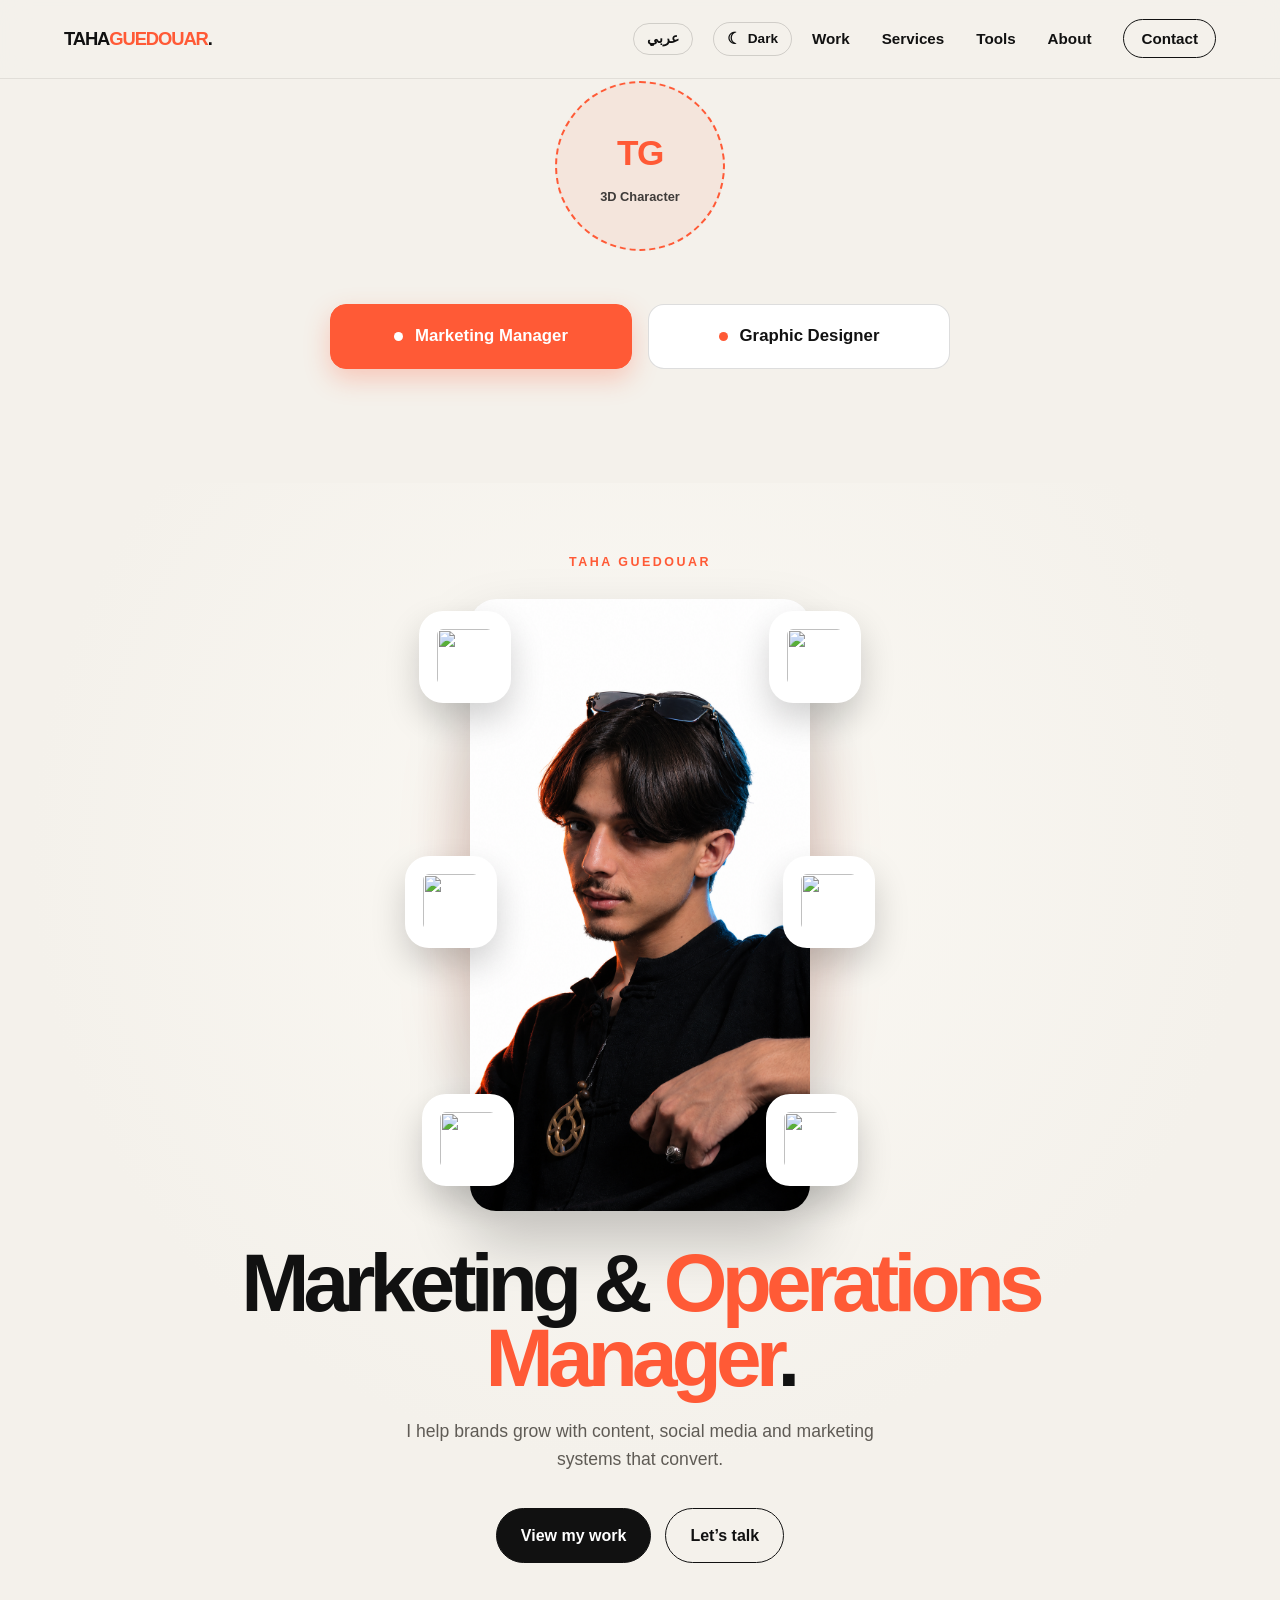
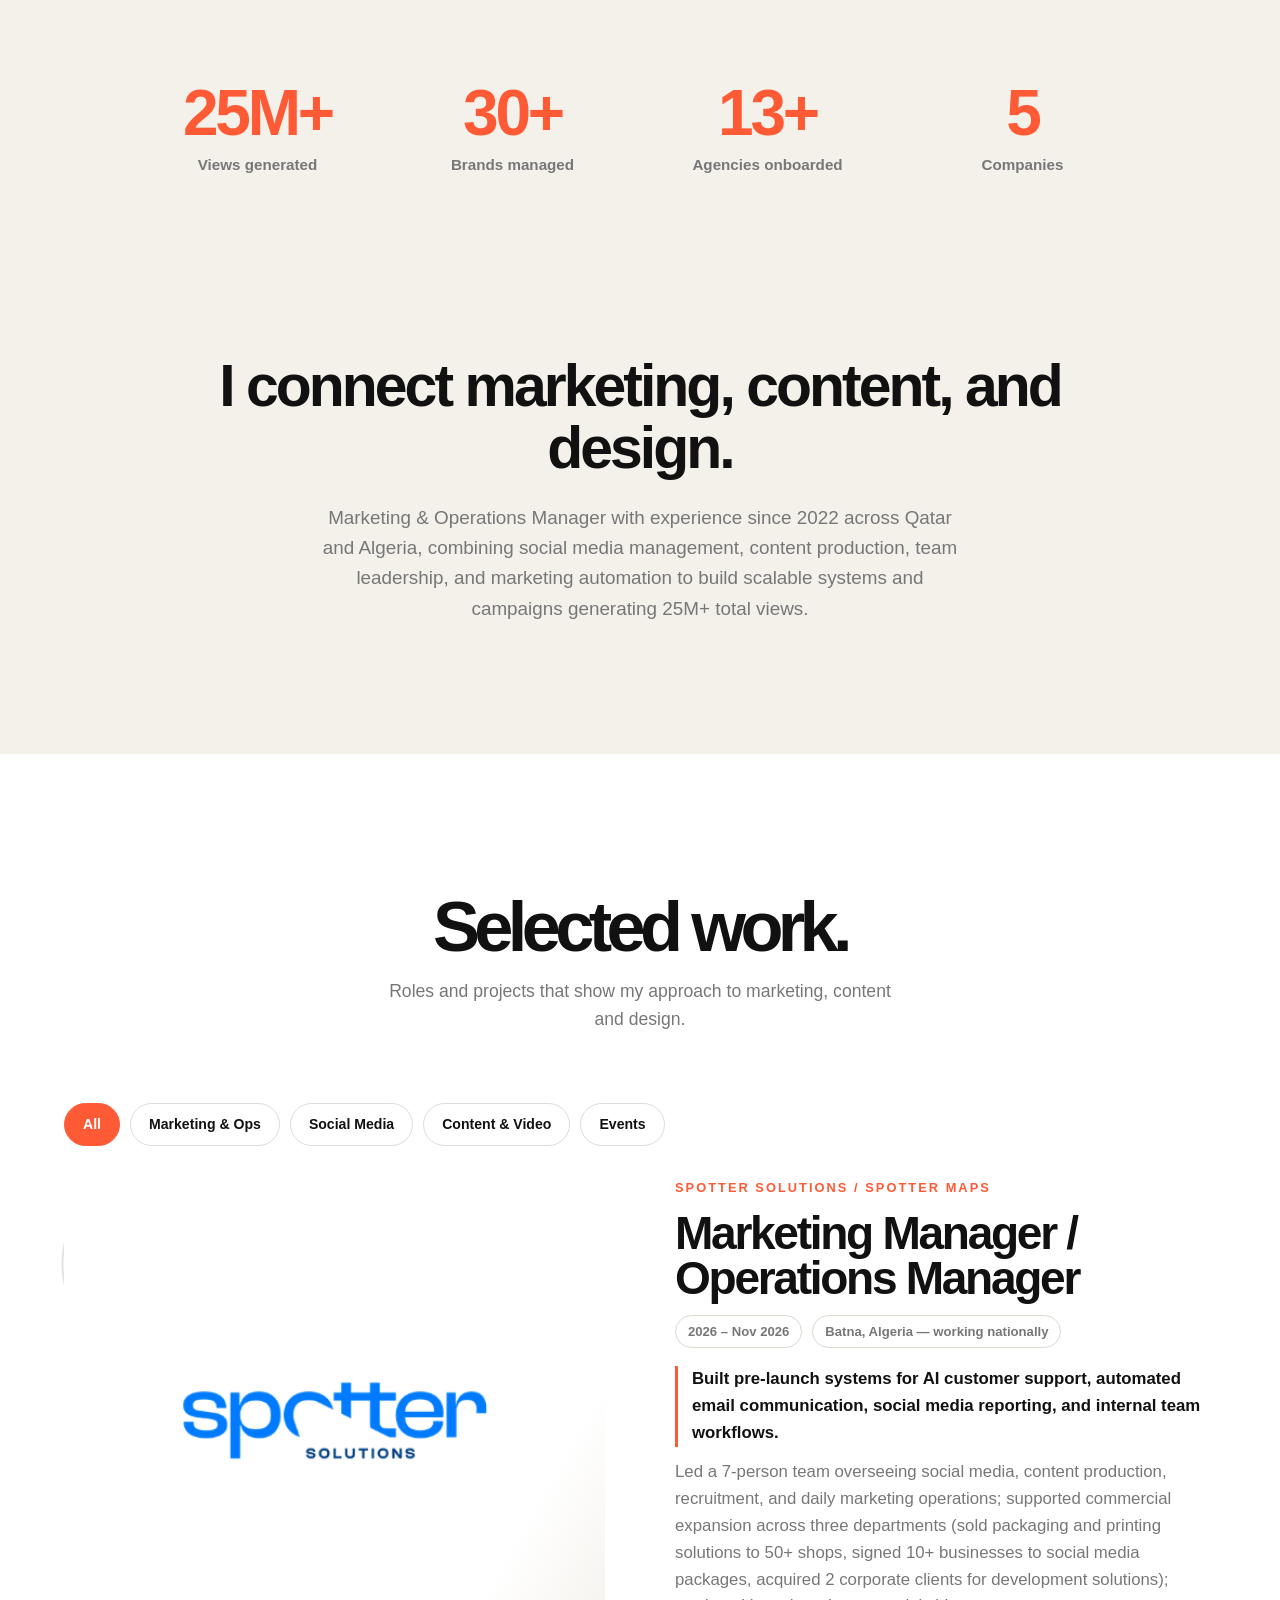
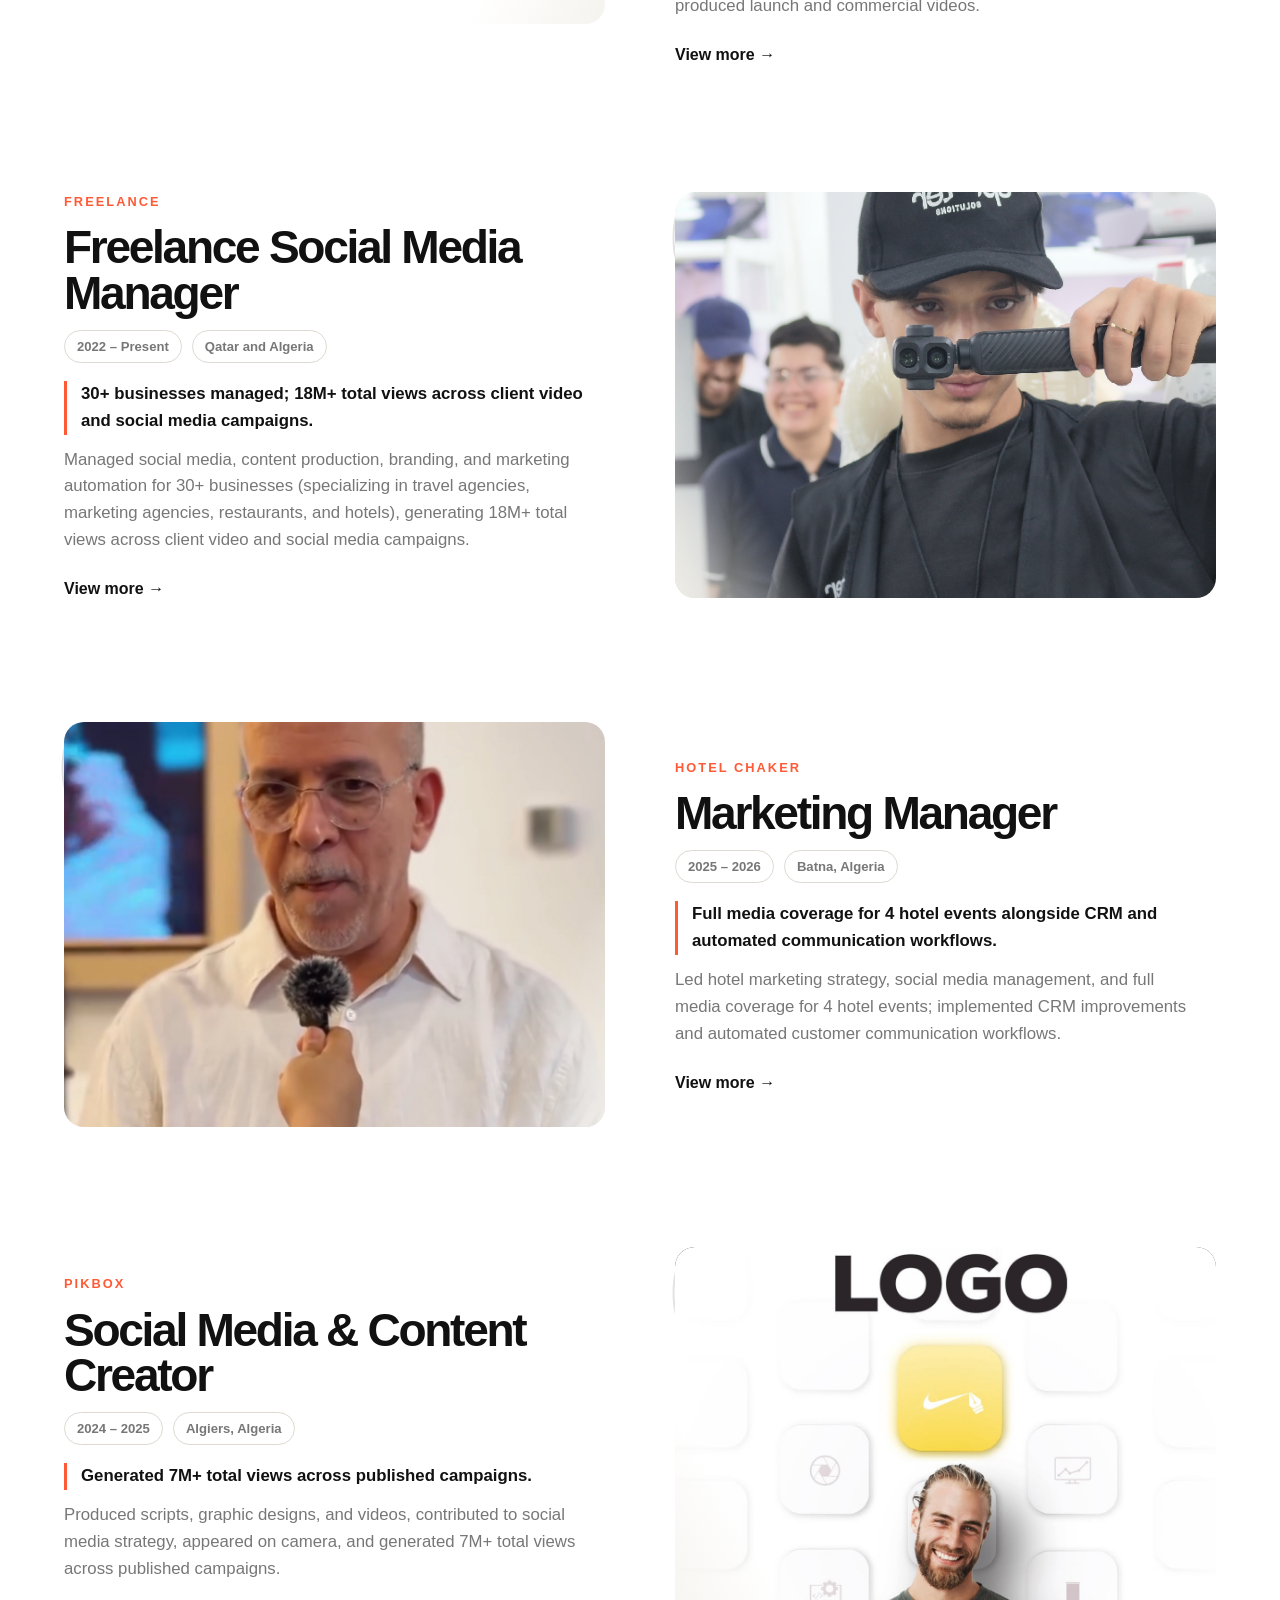
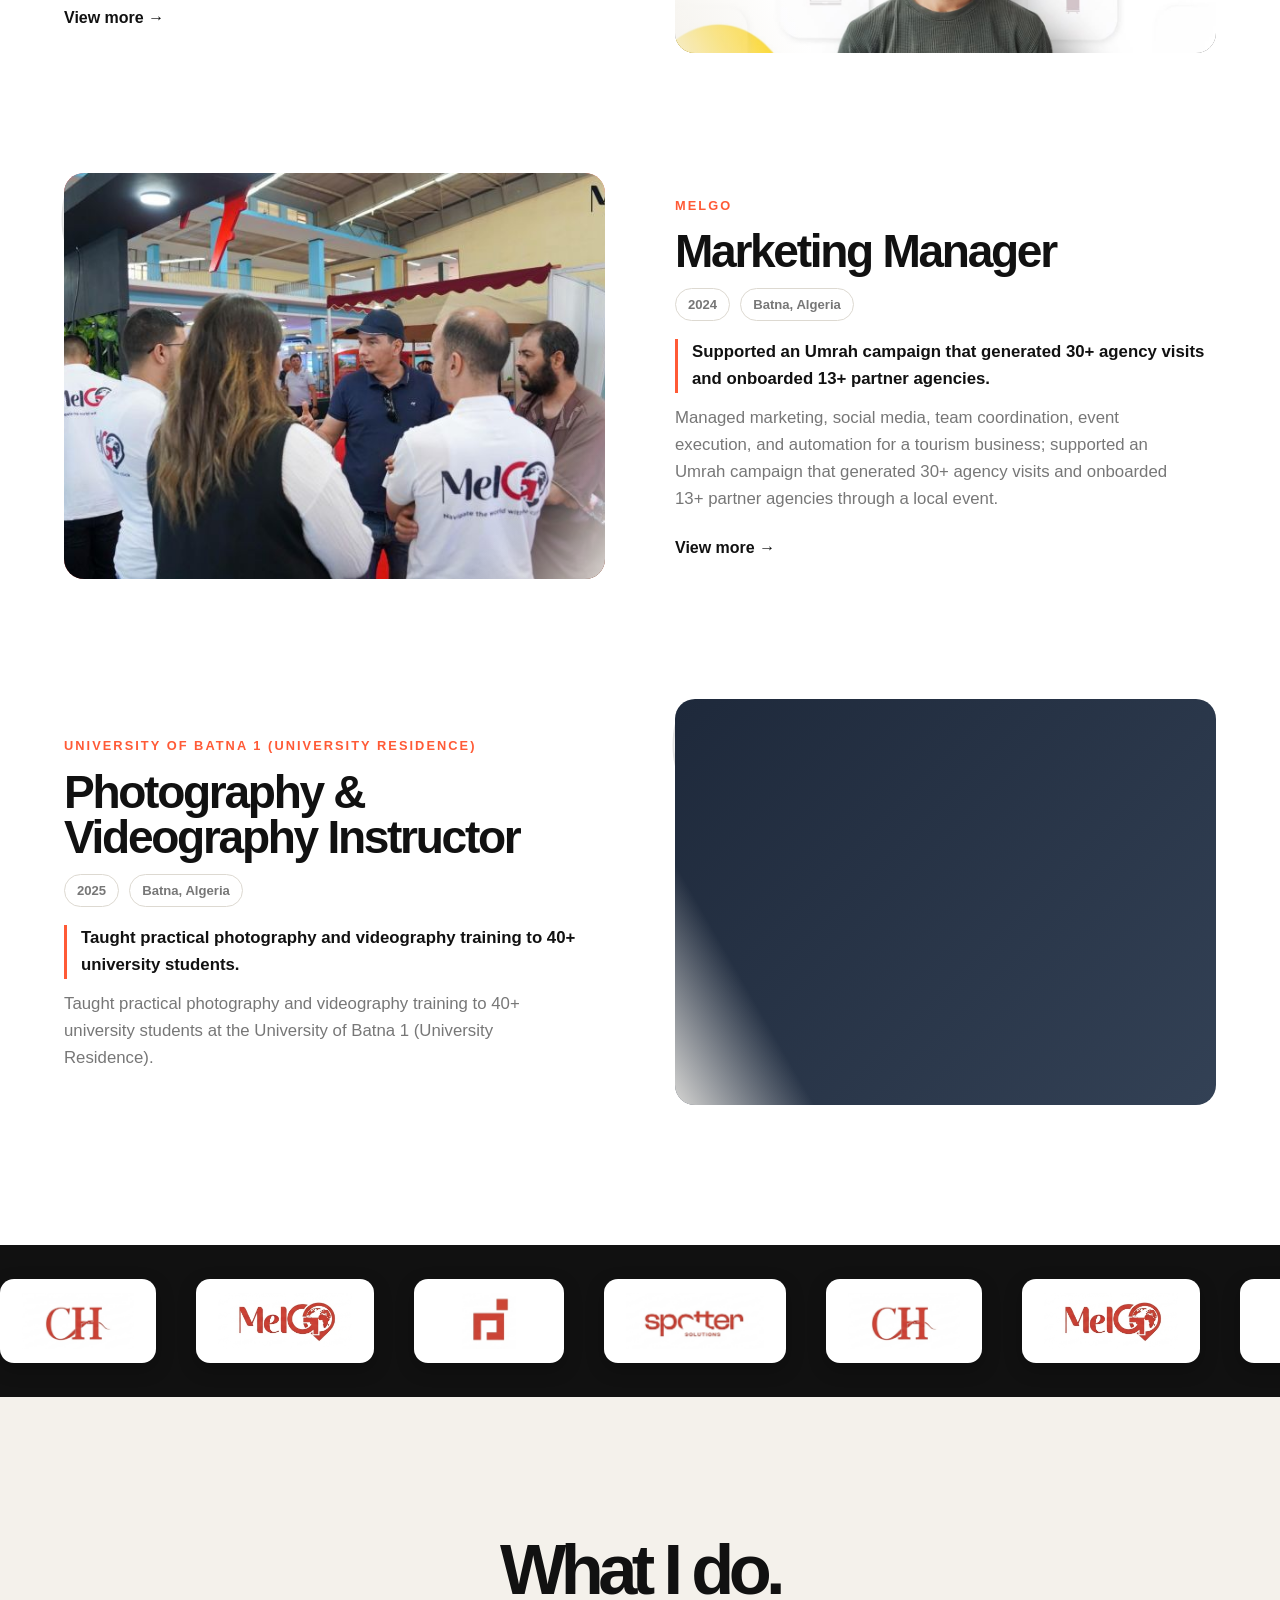
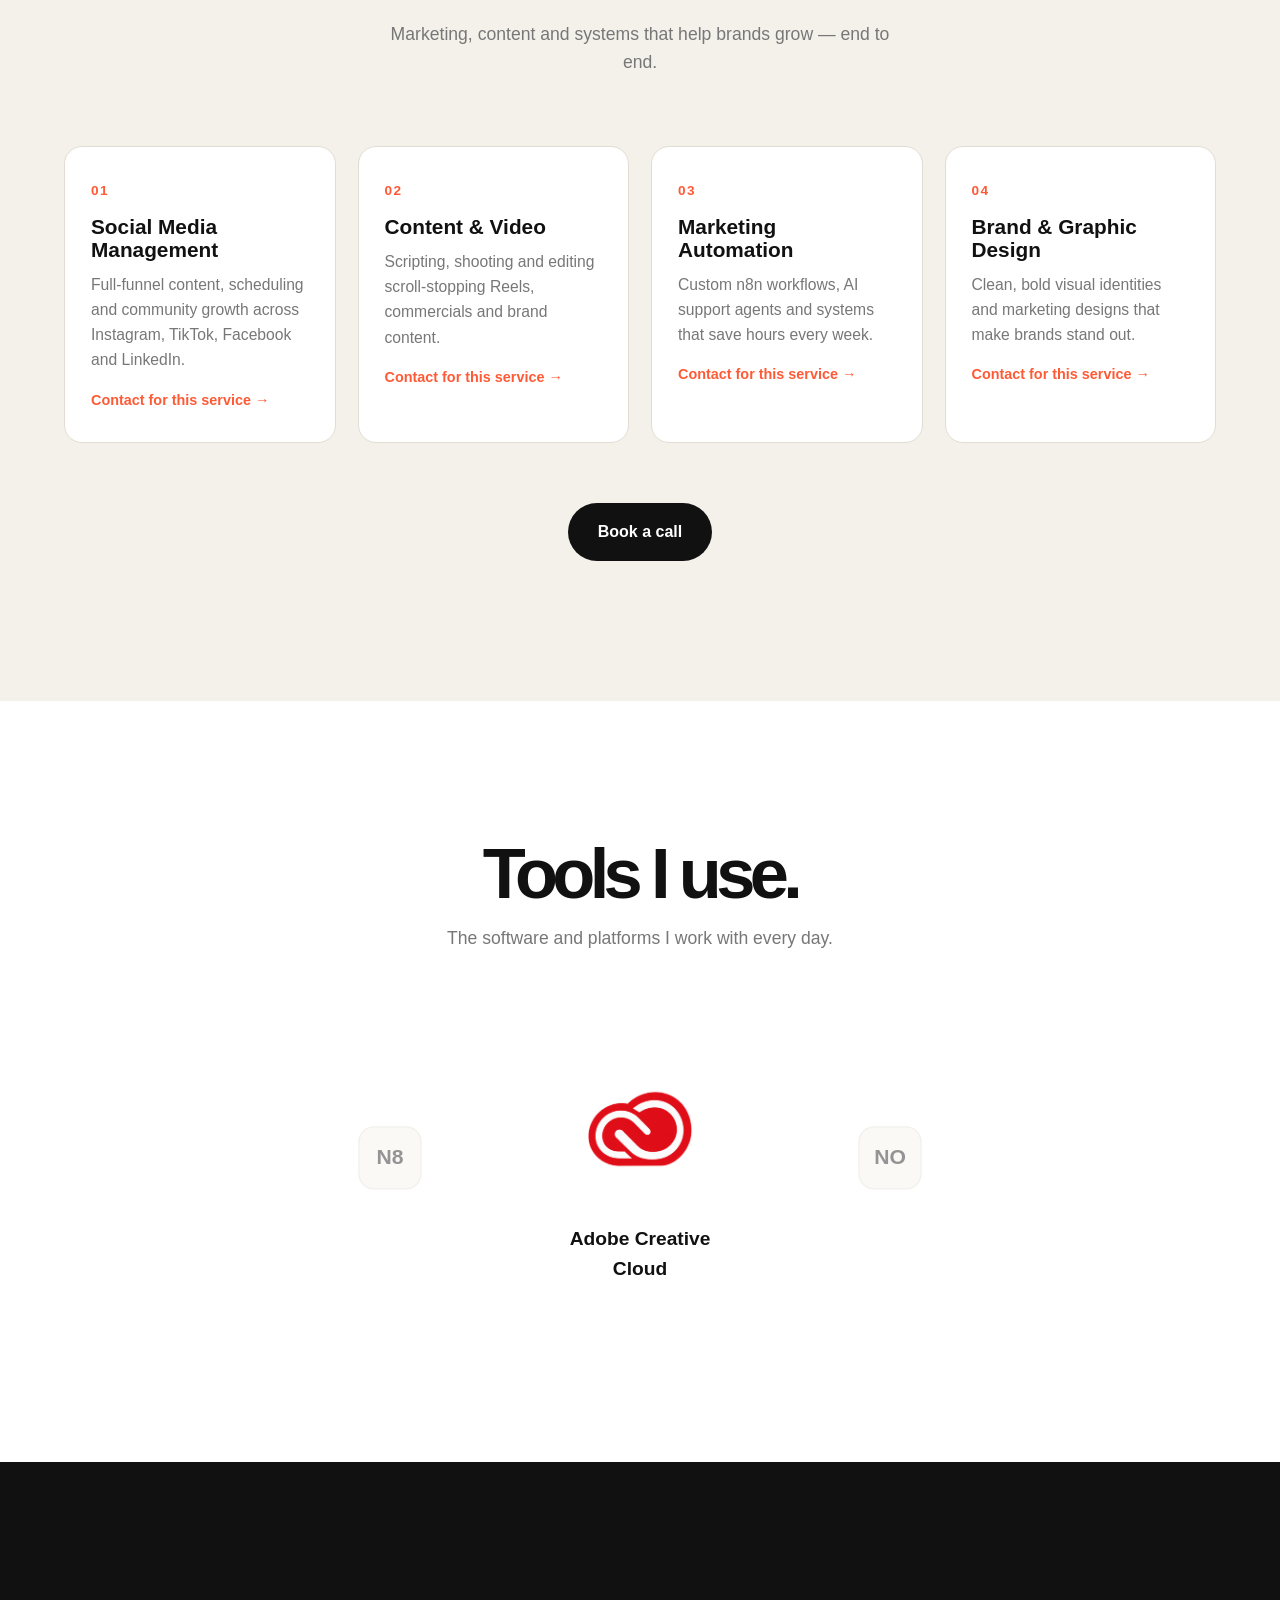
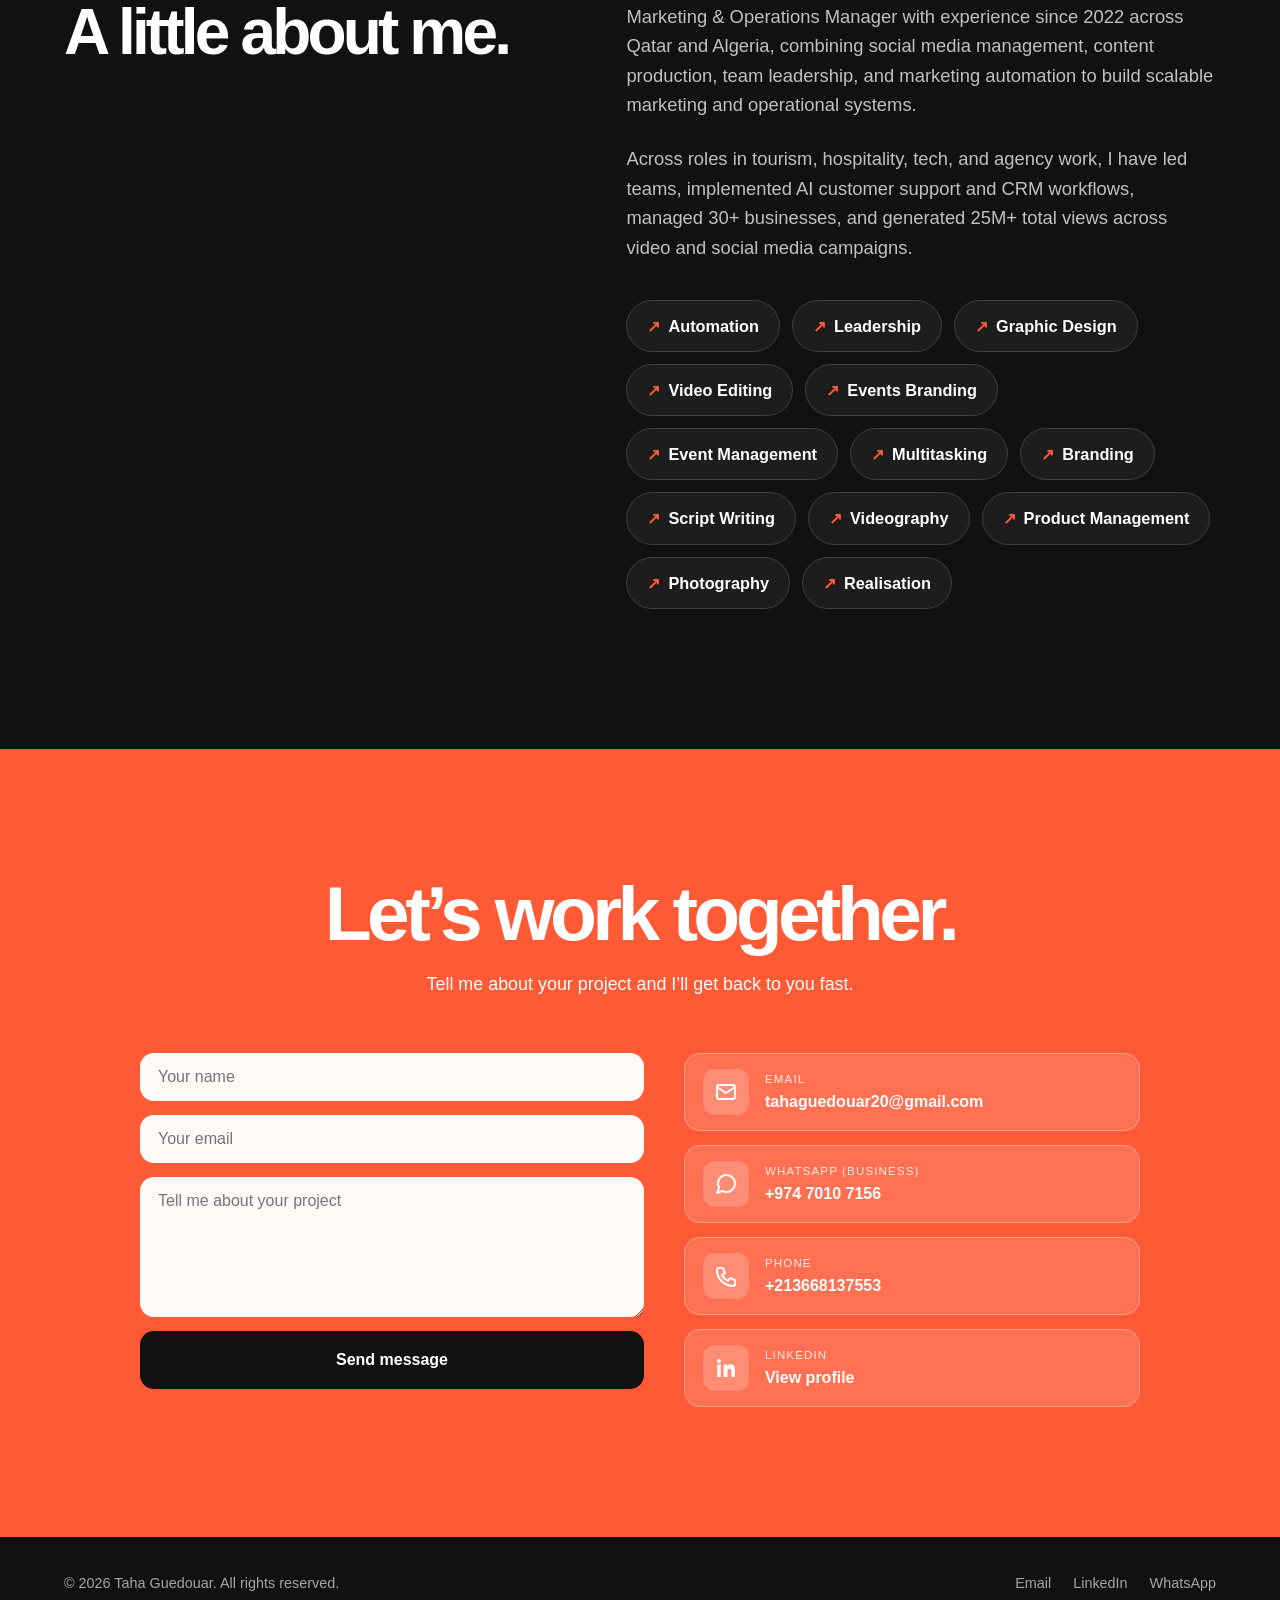
==== commit 0a329f0e: "Replace 3D character div with character.png and fallback markup" ====
--- a/index.html
+++ b/index.html
@@ -1 +1 @@
-<!DOCTYPE html><html lang="en"><head><meta charset="UTF-8"/><meta name="viewport" content="width=device-width, initial-scale=1.0"/><title>Taha Guedouar — Marketing & Operations Manager</title><meta name="description" content="Portfolio of Taha Guedouar — Marketing & Operations Manager specializing in content, social media and marketing systems. 25M+ views, 30+ brands."/><meta name="author" content="Taha Guedouar"/><meta name="keywords" content="Taha Guedouar, Marketing & Operations Manager, social media manager, content creator, marketing automation, Algeria, Qatar"/><link rel="canonical" href="https://tahaguedouar.xyz/"/><meta property="og:type" content="website"/><meta property="og:url" content="https://tahaguedouar.xyz/"/><meta property="og:title" content="Taha Guedouar — Marketing & Operations Manager"/><meta property="og:description" content="I help brands grow with content, social media and marketing systems that convert. 25M+ views · 30+ brands · 13+ agencies."/><meta property="og:image" content="https://tahaguedouar.xyz/hero-right.jpg.png"/><meta property="og:image:alt" content="Taha Guedouar"/><meta name="twitter:card" content="summary_large_image"/><meta name="twitter:title" content="Taha Guedouar — Marketing & Operations Manager"/><meta name="twitter:description" content="I help brands grow with content, social media and marketing systems that convert."/><meta name="twitter:image" content="https://tahaguedouar.xyz/hero-right.jpg.png"/><link rel="icon" href="data:image/svg+xml,<svg xmlns=%22http://www.w3.org/2000/svg%22 viewBox=%220 0 100 100%22><rect width=%22100%22 height=%22100%22 rx=%2222%22 fill=%22%23ff5a36%22/><text x=%2250%22 y=%2270%22 font-size=%2254%22 font-family=%22Arial%22 font-weight=%22bold%22 text-anchor=%22middle%22 fill=%22white%22>TG</text></svg>"/><style>:root{--black:#111111;--white:#ffffff;--cream:#f4f1eb;--gray:#777777;--orange:#ff5a36;--max-width:1200px}*{margin:0;padding:0;box-sizing:border-box}html{scroll-behavior:smooth}body{background:var(--cream);color:var(--black);font-family:Arial,Helvetica,sans-serif;line-height:1.6;overflow-x:hidden;transition:background .3s ease,color .3s ease}a{color:inherit;text-decoration:none}button{font:inherit}.container{width:min(90%,var(--max-width));margin:0 auto}.navbar{position:fixed;top:0;left:0;z-index:1000;width:100%;background:rgba(244,241,235,0.92);border-bottom:1px solid rgba(0,0,0,0.08);backdrop-filter:blur(14px)}.nav-container{min-height:78px;display:flex;align-items:center;justify-content:space-between}.logo{font-size:1.15rem;font-weight:900;letter-spacing:-0.06em}.logo span{color:var(--orange)}.nav-right{display:flex;align-items:center;gap:20px}.nav-links{display:flex;align-items:center;gap:32px;list-style:none;font-size:0.95rem;font-weight:600}.nav-links a{transition:color 0.2s ease}.nav-links a:hover{color:var(--orange)}.nav-contact{padding:10px 17px;border:1px solid var(--black);border-radius:999px}.nav-contact:hover{color:var(--white)!important;background:var(--black)}.theme-toggle{display:inline-flex;align-items:center;gap:7px;border:1px solid rgba(0,0,0,0.15);background:transparent;cursor:pointer;font-size:0.85rem;font-weight:700;line-height:1;color:var(--black);padding:8px 13px;border-radius:999px;transition:all .2s ease}.theme-toggle:hover{background:var(--black);color:var(--white);border-color:var(--black)}.theme-toggle .tt-ic{font-size:1rem}.menu-button{display:none;border:0;color:var(--black);background:transparent;font-size:1.8rem;cursor:pointer}.hero{position:relative;min-height:760px;margin-top:78px;display:flex;flex-direction:column;align-items:center;justify-content:center;text-align:center;padding:70px 6% 80px;background:radial-gradient(circle at 50% 32%,#fbf9f4 0%,var(--cream) 60%)}.hero .small-label{margin-bottom:26px;color:var(--orange);font-size:0.78rem;font-weight:900;letter-spacing:0.2em;text-transform:uppercase;opacity:0;animation:fadeUp .8s ease .1s forwards}.portrait-wrap{position:relative;width:clamp(240px,32vw,340px);aspect-ratio:3/4;margin-bottom:34px;animation:floatY 6s ease-in-out infinite}.portrait-wrap:before{content:"";position:absolute;inset:-22px;border-radius:34px;background:radial-gradient(circle,rgba(255,90,54,0.35),transparent 70%);filter:blur(26px);z-index:0;animation:glow 4.5s ease-in-out infinite}.portrait{position:relative;z-index:1;width:100%;height:100%;object-fit:cover;object-position:center top;border-radius:26px;background:#e9e7e1;box-shadow:0 30px 60px rgba(0,0,0,0.22)}.float-ic{position:absolute;z-index:5;width:92px;height:92px;object-fit:contain;padding:18px;background:var(--white);border-radius:24px;box-shadow:0 16px 34px rgba(0,0,0,0.18);animation:bob 6s ease-in-out infinite}.float-ic.fi1{top:2%;left:-15%;animation-delay:0s}.float-ic.fi2{top:42%;left:-19%;animation-delay:.6s}.float-ic.fi3{bottom:4%;left:-14%;animation-delay:1.2s}.float-ic.fi4{top:2%;right:-15%;animation-delay:.3s}.float-ic.fi5{top:42%;right:-19%;animation-delay:.9s}.float-ic.fi6{bottom:4%;right:-14%;animation-delay:1.5s}@keyframes bob{0%,100%{transform:translateY(0)}50%{transform:translateY(-8px)}}@media(max-width:1100px){.float-ic{width:70px;height:70px;padding:14px}.float-ic.fi1,.float-ic.fi3{left:-8%}.float-ic.fi4,.float-ic.fi6{right:-8%}.float-ic.fi2{left:-11%}.float-ic.fi5{right:-11%}}@media(max-width:760px){.float-ic{width:44px;height:44px;padding:9px;border-radius:13px}.float-ic.fi1,.float-ic.fi3{left:-4%}.float-ic.fi4,.float-ic.fi6{right:-4%}.float-ic.fi2{left:-6%}.float-ic.fi5{right:-6%}.float-ic.fi2,.float-ic.fi5{top:46%}}.hero h1{max-width:900px;font-size:clamp(2.8rem,6.4vw,6rem);line-height:0.92;letter-spacing:-0.07em;opacity:0;animation:fadeUp .8s ease .25s forwards}.hero h1 span{color:var(--orange)}.hero-description{max-width:520px;margin-top:22px;color:#5f5b55;font-size:1.1rem;opacity:0;animation:fadeUp .8s ease .4s forwards}.hero-cta{margin-top:34px;display:flex;gap:14px;flex-wrap:wrap;justify-content:center;opacity:0;animation:fadeUp .8s ease .55s forwards}.hero-btn{padding:14px 24px;border-radius:999px;font-weight:800;border:1px solid var(--black);transition:all .25s ease}.hero-btn.primary{background:var(--black);color:var(--white)}.hero-btn.primary:hover{background:var(--orange);border-color:var(--orange);color:#fff;transform:translateY(-3px)}.hero-btn.ghost:hover{background:var(--black);color:var(--white);transform:translateY(-3px)}@keyframes floatY{0%,100%{transform:translateY(0)}50%{transform:translateY(-16px)}}@keyframes glow{0%,100%{opacity:0.55;transform:scale(1)}50%{opacity:0.9;transform:scale(1.06)}}@keyframes fadeUp{from{opacity:0;transform:translateY(18px)}to{opacity:1;transform:translateY(0)}}@media(prefers-reduced-motion:reduce){.portrait-wrap,.portrait-wrap:before,.float-ic{animation:none}.hero .small-label,.hero h1,.hero-description,.hero-cta{animation:none;opacity:1}}.stats-section{background:var(--cream);padding:20px 0 30px}.stats-grid{display:grid;grid-template-columns:repeat(4,1fr);gap:20px;max-width:1000px;margin:0 auto}.stat{text-align:center;padding:18px 10px}.stat-num{font-size:clamp(2.6rem,5vw,4rem);font-weight:900;letter-spacing:-0.05em;color:var(--orange);line-height:1}.stat-label{margin-top:8px;font-weight:700;color:var(--gray);font-size:0.95rem}@media(max-width:650px){.stats-grid{grid-template-columns:1fr 1fr;gap:6px}}.logos-section{background:var(--black);padding:34px 0;overflow:hidden}.logo-track{display:flex;gap:40px;width:max-content;align-items:center;animation:scrollLeft 32s linear infinite}.logo-track:hover{animation-play-state:paused}.logo-item{display:inline-flex;align-items:center;justify-content:center;background:var(--white);border-radius:14px;padding:14px 22px;height:84px;min-width:150px;box-shadow:0 6px 18px rgba(0,0,0,0.25)}.logo-item img{max-height:56px;max-width:150px;object-fit:contain}@keyframes scrollLeft{from{transform:translateX(0)}to{transform:translateX(-50%)}}.tools-section{background:var(--white);padding:120px 0;overflow:hidden;text-align:center}.tools-coverflow{position:relative;height:300px;max-width:860px;margin:50px auto 0}.tool-card{position:absolute;top:50%;left:50%;width:180px;display:flex;flex-direction:column;align-items:center;justify-content:flex-start;gap:16px;transition:all .7s cubic-bezier(.2,.8,.2,1);opacity:0;pointer-events:none}.tool-card img,.tool-card .tool-badge{width:96px;height:96px;object-fit:contain;transition:all .7s cubic-bezier(.2,.8,.2,1)}.tool-card .tool-badge{display:flex;align-items:center;justify-content:center;background:var(--cream);border:2px solid #e2ddd2;border-radius:24px;color:var(--black);font-weight:900;font-size:2rem}.tool-card .tname{font-weight:800;color:var(--black);opacity:0;transition:all .5s;font-size:1.05rem;text-align:center}.pos-center{transform:translate(-50%,-50%);opacity:1;z-index:3}.pos-center img,.pos-center .tool-badge{width:150px;height:150px}.pos-center .tool-badge{font-size:3rem;border-radius:32px}.pos-center .tname{opacity:1;font-size:1.2rem}.pos-left{transform:translate(calc(-50% - 250px),-50%) scale(0.66);opacity:0.45;z-index:1}.pos-right{transform:translate(calc(-50% + 250px),-50%) scale(0.66);opacity:0.45;z-index:1}.pos-hidden{transform:translate(-50%,-50%) scale(0.3);opacity:0}.introduction{padding:130px 0;background:var(--cream);text-align:center}.intro-grid{max-width:900px;margin:0 auto}.intro-title{font-size:clamp(2.4rem,4.6vw,4.4rem);line-height:1.05;letter-spacing:-0.05em;margin-bottom:24px}.intro-text{color:var(--gray);font-size:1.18rem;max-width:640px;margin:0 auto}section{scroll-margin-top:90px}.section{padding:140px 0}.section-header{display:flex;flex-direction:column;align-items:center;text-align:center;gap:16px;margin-bottom:70px}.section-title{font-size:clamp(2.8rem,5.5vw,5.5rem);line-height:0.95;letter-spacing:-0.08em}.section-description{max-width:520px;color:var(--gray);font-size:1.1rem}.work-section{background:var(--white)}.xp-list{display:flex;flex-direction:column;gap:120px}.xp-row{display:grid;grid-template-columns:1fr 1fr;gap:70px;align-items:center}.xp-row:nth-child(even) .xp-media{order:2}.xp-media{position:relative}.xp-num{position:absolute;top:-46px;left:-6px;font-size:clamp(4rem,9vw,8rem);font-weight:900;letter-spacing:-0.06em;color:transparent;-webkit-text-stroke:2px rgba(17,17,17,0.12);z-index:0}.xp-imgwrap{position:relative;aspect-ratio:4/3;border-radius:20px;overflow:hidden}.xp-img{width:100%;height:100%;object-fit:cover;display:block;transition:transform .8s cubic-bezier(.2,.8,.2,1)}.xp-imgwrap.multi .xp-img{position:absolute;inset:0;opacity:0;transition:opacity .9s ease,transform .8s cubic-bezier(.2,.8,.2,1)}.xp-imgwrap.multi .xp-img.active{opacity:1}.xp-imgwrap.multi .xp-img{position:absolute;inset:0;opacity:0;transition:opacity 1s ease}.xp-imgwrap.multi .xp-img.active{opacity:1}.xp-row:hover .xp-img{transform:scale(1.05)}.xp-imgwrap.noimg .xp-img{display:none}.xp-imgwrap:after{content:"";position:absolute;inset:0;background:linear-gradient(120deg,transparent 82%,rgba(244,241,235,0.85) 100%);pointer-events:none}.xp-row:nth-child(even) .xp-imgwrap:after{background:linear-gradient(240deg,transparent 82%,rgba(244,241,235,0.85) 100%)}.xp-company{color:var(--orange);font-size:0.8rem;font-weight:900;letter-spacing:0.16em;text-transform:uppercase}.xp-role{margin:12px 0 14px;font-size:clamp(2rem,3.6vw,3.2rem);line-height:0.98;letter-spacing:-0.05em}.xp-meta{display:flex;flex-wrap:wrap;gap:10px;margin-bottom:18px}.xp-meta span{font-size:0.82rem;font-weight:700;color:var(--gray);border:1px solid #ddd9d1;border-radius:999px;padding:5px 12px}.xp-highlight{color:var(--black);font-size:1.05rem;font-weight:700;margin-bottom:12px;border-left:3px solid var(--orange);padding-left:14px}.xp-desc{color:var(--gray);font-size:1.05rem;max-width:520px}.xp-link{display:inline-block;margin-top:22px;font-weight:800}.xp-link:hover{color:var(--orange)}.reveal{opacity:0;transform:translateY(40px);transition:opacity .7s ease,transform .7s cubic-bezier(.2,.8,.2,1)}.reveal.in{opacity:1;transform:none}@media(prefers-reduced-motion:reduce){.reveal{opacity:1;transform:none}}@media(max-width:760px){.reveal{opacity:1;transform:none;transition:none}}.about-section{color:var(--white);background:var(--black)}.about-grid{display:grid;grid-template-columns:0.9fr 1.1fr;gap:80px;align-items:start}.about-title{font-size:clamp(2.6rem,5vw,4.6rem);line-height:0.95;letter-spacing:-0.06em}.about-content p{margin-bottom:25px;color:#c1c1c1;font-size:1.15rem}.skills{display:flex;flex-wrap:wrap;gap:12px;margin-top:38px;list-style:none}.skills li{display:inline-flex;align-items:center;padding:12px 20px;color:var(--white);background:rgba(255,255,255,0.05);border:1px solid #3e3e3e;border-radius:999px;font-weight:700;font-size:1.02rem;transition:all .2s ease}.skills li:hover{background:var(--orange);border-color:var(--orange)}.skills li:before{content:"↗";margin-right:8px;color:var(--orange)}.skills li:hover:before{color:var(--white)}.services-section{background:var(--cream);padding:140px 0}.services-grid{display:grid;grid-template-columns:repeat(4,1fr);gap:22px}.service-card{background:var(--white);border:1px solid #e2ddd2;border-radius:18px;padding:30px 26px;transition:transform .3s ease,box-shadow .3s ease}.service-card:hover{transform:translateY(-8px);box-shadow:0 20px 44px rgba(0,0,0,0.1)}.service-num{color:var(--orange);font-weight:900;font-size:0.85rem;letter-spacing:0.1em}.service-card h3{margin:14px 0 10px;font-size:1.3rem;line-height:1.1}.service-card p{color:var(--gray);font-size:0.98rem}.service-contact{display:inline-block;margin-top:16px;font-weight:800;font-size:0.9rem;color:var(--orange)}.service-contact:hover{color:var(--black)}html[data-theme=dark] .service-contact:hover{color:#fff}.services-cta{text-align:center;margin-top:60px}.services-cta a{display:inline-block;padding:16px 30px;background:var(--black);color:var(--white);border-radius:999px;font-weight:800;transition:all .25s ease}.services-cta a:hover{background:var(--orange);transform:translateY(-3px)}@media(max-width:900px){.services-grid{grid-template-columns:1fr 1fr}}@media(max-width:560px){.services-grid{grid-template-columns:1fr}}.contact-section{padding:130px 0;color:var(--white);background:var(--orange)}.contact-head{text-align:center}.contact-title{font-size:clamp(2.6rem,6vw,5rem);line-height:0.9;letter-spacing:-0.06em}.contact-description{max-width:520px;margin:22px auto 55px;font-size:1.12rem}.contact-wrap{display:grid;grid-template-columns:1.05fr 0.95fr;gap:40px;max-width:1000px;margin:0 auto}.contact-form{display:flex;flex-direction:column;gap:14px}.contact-form input,.contact-form textarea{padding:15px 18px;border-radius:14px;border:none;font-size:1rem;font-family:inherit;background:rgba(255,255,255,0.96);color:var(--black)}.contact-form textarea{min-height:140px;resize:vertical}.contact-form button{padding:16px;border:none;border-radius:14px;background:var(--black);color:var(--white);font-weight:800;cursor:pointer;transition:transform .2s ease}.contact-form button:hover{transform:translateY(-3px)}.contact-cards{display:flex;flex-direction:column;gap:14px}.contact-card{display:flex;align-items:center;gap:16px;background:rgba(255,255,255,0.14);border:1px solid rgba(255,255,255,0.28);border-radius:16px;padding:15px 18px;transition:background .2s ease,transform .2s ease}.contact-card:hover{background:rgba(255,255,255,0.24);transform:translateY(-2px)}.contact-card .ic{flex:none;width:46px;height:46px;border-radius:12px;background:rgba(255,255,255,0.2);display:flex;align-items:center;justify-content:center;color:#fff}.contact-card>span:last-child{display:flex;flex-direction:column}.contact-card .cc-label{font-size:0.72rem;text-transform:uppercase;letter-spacing:0.1em;opacity:0.85}.contact-card .cc-val{font-weight:800;font-size:1rem;word-break:break-word}@media(max-width:850px){.contact-wrap{grid-template-columns:1fr}}footer{padding:35px 0;color:#a6a6a6;background:var(--black);font-size:0.9rem}.footer-container{display:flex;align-items:center;justify-content:space-between;gap:20px}.social-links{display:flex;gap:22px}.social-links a:hover{color:var(--white)}.back-to-top{position:fixed;right:22px;bottom:22px;z-index:20;width:45px;height:45px;display:none;align-items:center;justify-content:center;color:var(--white);background:var(--black);border-radius:50%;cursor:pointer}.back-to-top.visible{display:flex}@media (max-width:850px){.intro-grid,.about-grid{grid-template-columns:1fr;gap:50px}}@media (max-width:650px){.nav-container{min-height:68px}.nav-links{position:absolute;top:68px;left:0;width:100%;display:none;flex-direction:column;align-items:flex-start;gap:22px;padding:25px 5%;background:var(--cream);border-bottom:1px solid #d7d3cb}.nav-links.active{display:flex}.menu-button{display:block}.hero{margin-top:68px}.section{padding:90px 0}.introduction{padding:90px 0}.section-header{margin-bottom:44px}.xp-list{gap:80px}.xp-row{grid-template-columns:1fr;gap:26px}.xp-row:nth-child(even) .xp-media{order:0}.xp-num{top:-32px}.contact-section{padding:100px 0}.footer-container{display:block}.social-links{margin-top:18px}}html[data-theme=dark] body{background:#141310;color:#f4f1eb}html[data-theme=dark] .navbar{background:rgba(20,19,16,0.9);border-bottom-color:rgba(255,255,255,0.08)}html[data-theme=dark] .logo{color:#f4f1eb}html[data-theme=dark] .nav-links a,html[data-theme=dark] .theme-toggle,html[data-theme=dark] .menu-button{color:#f4f1eb}html[data-theme=dark] .theme-toggle{border-color:rgba(255,255,255,0.25)}html[data-theme=dark] .theme-toggle:hover{background:#f4f1eb;color:#141310;border-color:#f4f1eb}html[data-theme=dark] .nav-links{background:#141310;border-bottom-color:#2c2a22}html[data-theme=dark] .nav-contact{border-color:#f4f1eb}html[data-theme=dark] .nav-contact:hover{background:#f4f1eb;color:#141310!important}html[data-theme=dark] .hero{background:radial-gradient(circle at 50% 32%,#211d16 0%,#141310 60%)}html[data-theme=dark] .hero-description{color:#b9b4a9}html[data-theme=dark] .hero-btn{border-color:#f4f1eb;color:#f4f1eb}html[data-theme=dark] .hero-btn.primary{background:#f4f1eb;color:#141310}html[data-theme=dark] .hero-btn.primary:hover{background:var(--orange);border-color:var(--orange);color:#fff}html[data-theme=dark] .float-ic{background:#211e18;box-shadow:0 16px 34px rgba(0,0,0,0.5)}html[data-theme=dark] .stats-section{background:#141310}html[data-theme=dark] .stat-label{color:#b9b4a9}html[data-theme=dark] .introduction{background:#17150f}html[data-theme=dark] .intro-text,html[data-theme=dark] .section-description{color:#b9b4a9}html[data-theme=dark] .work-section{background:#141310}html[data-theme=dark] .xp-desc{color:#b9b4a9}html[data-theme=dark] .xp-highlight{color:#f4f1eb}html[data-theme=dark] .xp-meta span{color:#b9b4a9;border-color:#3a382f}html[data-theme=dark] .xp-num{-webkit-text-stroke-color:rgba(244,241,235,0.16)}html[data-theme=dark] .xp-imgwrap:after{background:linear-gradient(120deg,transparent 82%,rgba(20,19,16,0.85) 100%)}html[data-theme=dark] .xp-row:nth-child(even) .xp-imgwrap:after{background:linear-gradient(240deg,transparent 82%,rgba(20,19,16,0.85) 100%)}html[data-theme=dark] .tools-section{background:#17150f}html[data-theme=dark] .tool-card .tname{color:#f4f1eb}html[data-theme=dark] .tool-card .tool-badge{background:#211e18;border-color:#3a382f;color:#f4f1eb}html[data-theme=dark] .tool-card .ti-invert{filter:invert(1) brightness(1.6)}html[data-theme=dark] .services-section{background:#141310}html[data-theme=dark] .service-card{background:#1b1912;border-color:#2f2c24}html[data-theme=dark] .service-card p{color:#b9b4a9}html[dir=rtl] body{font-family:"Segoe UI",Tahoma,Arial,sans-serif}html[dir=rtl] .nav-links{font-weight:700}html[dir=rtl] .xp-num{left:auto;right:-6px}html[dir=rtl] .xp-highlight{border-left:none;border-right:3px solid var(--orange);padding-left:0;padding-right:14px}html[dir=rtl] .skills li:before{margin-right:0;margin-left:8px}html[dir=rtl] .contact-card>span:last-child,html[dir=rtl] .stat,html[dir=rtl] .section-header{text-align:right}html[dir=rtl] .section-header{align-items:center;text-align:center}</style><link rel="stylesheet" href="animations.css"></head><body><div id="tg-preloader" aria-hidden="true"><div class="tg-preloader-inner"><span class="tg-monogram">TG<span class="tg-dot">.</span></span><div class="tg-loader-bar"><span></span></div></div></div><div id="tg-scroll-progress" aria-hidden="true"></div><header class="navbar"><div class="container nav-container"><a class="logo" href="#home">TAHA<span>GUEDOUAR</span>.</a><div class="nav-right"><button class="theme-toggle" id="langToggle" aria-label="Switch language">عربي</button><button class="theme-toggle" id="themeToggle" aria-label="Toggle dark mode"><span class="tt-ic">☾</span><span class="tt-label">Dark</span></button><button class="menu-button" id="menuButton" aria-label="Open navigation menu" aria-expanded="false">☰</button><nav><ul class="nav-links" id="navLinks"><li><a href="#work" data-en="Work" data-ar="أعمالي">Work</a></li><li><a href="#services" data-en="Services" data-ar="الخدمات">Services</a></li><li><a href="#tools" data-en="Tools" data-ar="الأدوات">Tools</a></li><li><a href="#about" data-en="About" data-ar="نبذة">About</a></li><li><a class="nav-contact" href="#contact" data-en="Contact" data-ar="تواصل">Contact</a></li></ul></nav></div></div></header><main><section class="tg-intro-section" id="character-intro"><div class="container tg-intro-inner"><div class="tg-character-wrap"><div id="tg-character-3d" class="tg-character-3d" aria-label="Taha 3D Character"></div></div><div class="tg-role-cards" role="tablist" aria-label="Portfolio Role"><button type="button" class="tg-role-card is-active" data-role="marketing" aria-selected="true"><span class="tg-role-dot"></span><span class="tg-role-title" data-en="Marketing Manager" data-ar="مدير تسويق">Marketing Manager</span></button><button type="button" class="tg-role-card" data-role="graphic" aria-selected="false"><span class="tg-role-dot"></span><span class="tg-role-title" data-en="Graphic Designer" data-ar="مصمم جرافيك">Graphic Designer</span></button></div></div></section><div id="marketing-section" class="tg-role-panel is-active"><section class="hero" id="home"><span class="small-label">Taha Guedouar</span><div class="portrait-wrap"><img class="float-ic fi1" id="notionIc" src="https://cdn.simpleicons.org/notion/111111" alt="" aria-hidden="true"><img class="float-ic fi2" src="https://cdn.simpleicons.org/googlegemini/8E75FF" alt="" aria-hidden="true"><img class="float-ic fi3" src="https://cdn.simpleicons.org/n8n/EA4B71" alt="" aria-hidden="true"><img class="float-ic fi4" src="https://cdn.simpleicons.org/claude/D97757" alt="" aria-hidden="true"><img class="float-ic fi5" src="https://cdn.simpleicons.org/googlesheets/34A853" alt="" aria-hidden="true"><img class="float-ic fi6" src="https://cdn.simpleicons.org/instagram/E4405F" alt="" aria-hidden="true"><img class="portrait" src="hero-right.jpg.png" alt="Taha Guedouar"></div><h1 data-en="Marketing &amp; |Operations Manager|." data-ar="مدير |التسويق والعمليات|."><span class="h1txt">Marketing &amp; </span><span>Operations Manager</span><span class="h1txt">.</span></h1><p class="hero-description" data-en="I help brands grow with content, social media and marketing systems that convert." data-ar="أساعد العلامات التجارية على النمو عبر المحتوى ووسائل التواصل وأنظمة تسويق تحقق نتائج.">I help brands grow with content, social media and marketing systems that convert.</p><div class="hero-cta"><a class="hero-btn primary" href="#work" data-en="View my work" data-ar="شاهد أعمالي">View my work</a><a class="hero-btn ghost" href="#contact" data-en="Let’s talk" data-ar="لنتحدّث">Let’s talk</a></div></section><section class="stats-section"><div class="container stats-grid"><div class="stat"><div class="stat-num" data-target="25" data-suffix="M+">0</div><div class="stat-label">Views generated</div></div><div class="stat"><div class="stat-num" data-target="30" data-suffix="+">0</div><div class="stat-label">Brands managed</div></div><div class="stat"><div class="stat-num" data-target="13" data-suffix="+">0</div><div class="stat-label">Agencies onboarded</div></div><div class="stat"><div class="stat-num" data-target="5" data-suffix="">0</div><div class="stat-label">Companies</div></div></div></section><section class="introduction"><div class="container intro-grid reveal"><h2 class="intro-title" data-en="I connect marketing, content, and design." data-ar="أجمع بين التسويق والمحتوى والتصميم.">I connect marketing, content, and design.</h2><div class="intro-text"><p data-en="Marketing &amp; Operations Manager with experience since 2022 across Qatar and Algeria, combining social media management, content production, team leadership, and marketing automation to build scalable systems and campaigns generating 25M+ total views." data-ar="مدير تسويق وعمليات بخبرة تمتد منذ عام 2022 في قطر والجزائر، أجمع بين إدارة وسائل التواصل الاجتماعي وإنتاج المحتوى وقيادة الفرق وأتمتة التسويق لبناء أنظمة وحملات قابلة للتوسع حققت أكثر من 25 مليون مشاهدة.">Marketing &amp; Operations Manager with experience since 2022 across Qatar and Algeria, combining social media management, content production, team leadership, and marketing automation to build scalable systems and campaigns generating 25M+ total views.</p></div></div></section><section class="section work-section" id="work"><div class="container"><div class="section-header reveal"><h2 class="section-title" data-en="Selected work." data-ar="أعمال مختارة.">Selected work.</h2><p class="section-description" data-en="Roles and projects that show my approach to marketing, content and design." data-ar="أدوار ومشاريع توضّح نهجي في التسويق والمحتوى والتصميم.">Roles and projects that show my approach to marketing, content and design.</p></div><div class="xp-list"><article class="xp-row reveal"><div class="xp-media"><span class="xp-num">01</span><div class="xp-imgwrap" style="background:linear-gradient(135deg,#f15a32,#ffb43f)"><img class="xp-img active" src="Untitled%20design.png" alt="Spotter Solutions / Spotter Maps" loading="lazy"></div></div><div class="xp-body"><span class="xp-company" data-en="Spotter Solutions / Spotter Maps" data-ar="سبوتر سولوشنز / سبوتر مابس">Spotter Solutions / Spotter Maps</span><h3 class="xp-role" data-en="Marketing Manager / Operations Manager" data-ar="مدير التسويق / مدير العمليات">Marketing Manager / Operations Manager</h3><div class="xp-meta"><span>2026 – Nov 2026</span><span data-en="Batna, Algeria — working nationally" data-ar="باتنة، الجزائر — عمل وطني">Batna, Algeria — working nationally</span></div><p class="xp-highlight" data-en="Built pre-launch systems for AI customer support, automated email communication, social media reporting, and internal team workflows." data-ar="بناء أنظمة ما قبل الإطلاق لدعم العملاء بالذكاء الاصطناعي، والتواصل الآلي عبر البريد الإلكتروني، وتقارير وسائل التواصل الاجتماعي، وسير عمل الفريق الداخلي.">Built pre-launch systems for AI customer support, automated email communication, social media reporting, and internal team workflows.</p><p class="xp-desc" data-en="Led a 7-person team overseeing social media, content production, recruitment, and daily marketing operations; supported commercial expansion across three departments (sold packaging and printing solutions to 50+ shops, signed 10+ businesses to social media packages, acquired 2 corporate clients for development solutions); produced launch and commercial videos." data-ar="قيادة فريق مكون من 7 أشخاص للإشراف على وسائل التواصل الاجتماعي وإنتاج المحتوى والتوظيف والعمليات التسويقية اليومية؛ دعم التوسع التجاري عبر ثلاثة أقسام (بيع حلول التغليف والطباعة لأكثر من 50 متجراً، توقيع عقود باقات التواصل الاجتماعي مع أكثر من 10 شركات، واستقطاب عميلين من الشركات لحلول التطوير)؛ وإنتاج فيديوهات الإطلاق والإعلانات التجارية.">Led a 7-person team overseeing social media, content production, recruitment, and daily marketing operations; supported commercial expansion across three departments (sold packaging and printing solutions to 50+ shops, signed 10+ businesses to social media packages, acquired 2 corporate clients for development solutions); produced launch and commercial videos.</p><a class="xp-link" href="https://lnkd.in/p/dgUXW3MC" target="_blank" rel="noopener" data-en="View more →" data-ar="عرض المزيد →">View more &rarr;</a></div></article><article class="xp-row reveal"><div class="xp-media"><span class="xp-num">02</span><div class="xp-imgwrap" style="background:linear-gradient(135deg,#5147d9,#a46dff)"><img class="xp-img active" src="Screenshot%202026-09-11%20021801.png" alt="Freelance" loading="lazy"></div></div><div class="xp-body"><span class="xp-company" data-en="Freelance" data-ar="عمل حر">Freelance</span><h3 class="xp-role" data-en="Freelance Social Media Manager" data-ar="مدير وسائل التواصل الاجتماعي (عمل حر)">Freelance Social Media Manager</h3><div class="xp-meta"><span>2022 – Present</span><span data-en="Qatar and Algeria" data-ar="قطر والجزائر">Qatar and Algeria</span></div><p class="xp-highlight" data-en="30+ businesses managed; 18M+ total views across client video and social media campaigns." data-ar="إدارة أكثر من 30 شركة؛ تحقيق أكثر من 18 مليون مشاهدة عبر حملات الفيديو ووسائل التواصل الاجتماعي للعملاء.">30+ businesses managed; 18M+ total views across client video and social media campaigns.</p><p class="xp-desc" data-en="Managed social media, content production, branding, and marketing automation for 30+ businesses (specializing in travel agencies, marketing agencies, restaurants, and hotels), generating 18M+ total views across client video and social media campaigns." data-ar="إدارة وسائل التواصل الاجتماعي وإنتاج المحتوى وبناء الهوية التجارية وأتمتة التسويق لأكثر من 30 شركة (مع التخصص في وكالات السفر ووكالات التسويق والمطاعم والفنادق)، مما حقق أكثر من 18 مليون مشاهدة عبر حملات الفيديو ووسائل التواصل الاجتماعي للعملاء.">Managed social media, content production, branding, and marketing automation for 30+ businesses (specializing in travel agencies, marketing agencies, restaurants, and hotels), generating 18M+ total views across client video and social media campaigns.</p><a class="xp-link" href="https://lnkd.in/p/dgUXW3MC" target="_blank" rel="noopener" data-en="View more →" data-ar="عرض المزيد →">View more &rarr;</a></div></article><article class="xp-row reveal"><div class="xp-media"><span class="xp-num">03</span><div class="xp-imgwrap" style="background:linear-gradient(135deg,#087466,#76c8a8)"><img class="xp-img active" src="chaker.JPG" alt="Hotel Chaker" loading="lazy"></div></div><div class="xp-body"><span class="xp-company" data-en="Hotel Chaker" data-ar="فندق شاكر">Hotel Chaker</span><h3 class="xp-role" data-en="Marketing Manager" data-ar="مدير التسويق">Marketing Manager</h3><div class="xp-meta"><span>2025 – 2026</span><span data-en="Batna, Algeria" data-ar="باتنة، الجزائر">Batna, Algeria</span></div><p class="xp-highlight" data-en="Full media coverage for 4 hotel events alongside CRM and automated communication workflows." data-ar="تغطية إعلامية شاملة لـ 4 فعاليات فندقية إلى جانب تحسينات نظام إدارة علاقات العملاء وأتمتة التواصل مع العملاء.">Full media coverage for 4 hotel events alongside CRM and automated communication workflows.</p><p class="xp-desc" data-en="Led hotel marketing strategy, social media management, and full media coverage for 4 hotel events; implemented CRM improvements and automated customer communication workflows." data-ar="قيادة استراتيجية التسويق الفندقي وإدارة وسائل التواصل الاجتماعي والتغطية الإعلامية الكاملة لـ 4 فعاليات فندقية؛ وتنفيذ تحسينات في نظام إدارة علاقات العملاء وأتمتة مسارات التواصل مع العملاء.">Led hotel marketing strategy, social media management, and full media coverage for 4 hotel events; implemented CRM improvements and automated customer communication workflows.</p><a class="xp-link" href="https://lnkd.in/p/dgUXW3MC" target="_blank" rel="noopener" data-en="View more →" data-ar="عرض المزيد →">View more &rarr;</a></div></article><article class="xp-row reveal"><div class="xp-media"><span class="xp-num">04</span><div class="xp-imgwrap multi" style="background:linear-gradient(135deg,#1b1b1b,#565656)"><img class="xp-img active" src="Screenshot%202026-09-11%20022720.png" alt="Pikbox" loading="lazy"><img class="xp-img" src="IMG_0641.JPG" alt="Pikbox" loading="lazy"></div></div><div class="xp-body"><span class="xp-company" data-en="Pikbox" data-ar="بيكبوكس">Pikbox</span><h3 class="xp-role" data-en="Social Media &amp; Content Creator" data-ar="صانع محتوى ومدير وسائل التواصل الاجتماعي">Social Media &amp; Content Creator</h3><div class="xp-meta"><span>2024 – 2025</span><span data-en="Algiers, Algeria" data-ar="الجزائر العاصمة، الجزائر">Algiers, Algeria</span></div><p class="xp-highlight" data-en="Generated 7M+ total views across published campaigns." data-ar="تحقيق أكثر من 7 ملايين مشاهدة عبر الحملات المنشورة.">Generated 7M+ total views across published campaigns.</p><p class="xp-desc" data-en="Produced scripts, graphic designs, and videos, contributed to social media strategy, appeared on camera, and generated 7M+ total views across published campaigns." data-ar="إنتاج النصوص والتصاميم الجرافيكية والفيديوهات، والمساهمة في استراتيجية وسائل التواصل الاجتماعي، والظهور أمام الكاميرا، وتحقيق أكثر من 7 ملايين مشاهدة عبر الحملات المنشورة.">Produced scripts, graphic designs, and videos, contributed to social media strategy, appeared on camera, and generated 7M+ total views across published campaigns.</p><a class="xp-link" href="https://lnkd.in/p/dgUXW3MC" target="_blank" rel="noopener" data-en="View more →" data-ar="عرض المزيد →">View more &rarr;</a></div></article><article class="xp-row reveal"><div class="xp-media"><span class="xp-num">05</span><div class="xp-imgwrap multi" style="background:linear-gradient(135deg,#e4405f,#ffa36c)"><img class="xp-img active" src="sitev%202024%20(2).jpg" alt="Melgo" loading="lazy"><img class="xp-img" src="1770910239228.jpg" alt="Melgo" loading="lazy"><img class="xp-img" src="2.jpg" alt="Melgo" loading="lazy"></div></div><div class="xp-body"><span class="xp-company" data-en="Melgo" data-ar="ميلغو">Melgo</span><h3 class="xp-role" data-en="Marketing Manager" data-ar="مدير التسويق">Marketing Manager</h3><div class="xp-meta"><span>2024</span><span data-en="Batna, Algeria" data-ar="باتنة، الجزائر">Batna, Algeria</span></div><p class="xp-highlight" data-en="Supported an Umrah campaign that generated 30+ agency visits and onboarded 13+ partner agencies." data-ar="دعم حملة العمرة التي حققت أكثر من 30 زيارة للوكالة واستقطاب أكثر من 13 وكالة شريكة.">Supported an Umrah campaign that generated 30+ agency visits and onboarded 13+ partner agencies.</p><p class="xp-desc" data-en="Managed marketing, social media, team coordination, event execution, and automation for a tourism business; supported an Umrah campaign that generated 30+ agency visits and onboarded 13+ partner agencies through a local event." data-ar="إدارة التسويق ووسائل التواصل الاجتماعي وتنسيق الفريق وتنفيذ الفعاليات والأتمتة لشركة سياحية؛ ودعم حملة العمرة التي حققت أكثر من 30 زيارة للوكالة واستقطاب أكثر من 13 وكالة شريكة من خلال فعالية محلية.">Managed marketing, social media, team coordination, event execution, and automation for a tourism business; supported an Umrah campaign that generated 30+ agency visits and onboarded 13+ partner agencies through a local event.</p><a class="xp-link" href="https://lnkd.in/p/dgUXW3MC" target="_blank" rel="noopener" data-en="View more →" data-ar="اقرأ المزيد →">View more &rarr;</a></div></article><article class="xp-row reveal"><div class="xp-media"><span class="xp-num">06</span><div class="xp-imgwrap" style="background:linear-gradient(135deg,#1e293b,#334155)"></div></div><div class="xp-body"><span class="xp-company" data-en="University of Batna 1 (University Residence)" data-ar="جامعة باتنة 1 (الإقامة الجامعية)">University of Batna 1 (University Residence)</span><h3 class="xp-role" data-en="Photography &amp; Videography Instructor" data-ar="مدرب التصوير الفوتوغرافي والفيديو">Photography &amp; Videography Instructor</h3><div class="xp-meta"><span>2025</span><span data-en="Batna, Algeria" data-ar="باتنة، الجزائر">Batna, Algeria</span></div><p class="xp-highlight" data-en="Taught practical photography and videography training to 40+ university students." data-ar="تقديم تدريب عملي في التصوير الفوتوغرافي والفيديو لأكثر من 40 طالباً جامعياً.">Taught practical photography and videography training to 40+ university students.</p><p class="xp-desc" data-en="Taught practical photography and videography training to 40+ university students at the University of Batna 1 (University Residence)." data-ar="تقديم تدريب عملي في التصوير الفوتوغرافي والفيديو لأكثر من 40 طالباً جامعياً في جامعة باتنة 1 (الإقامة الجامعية).">Taught practical photography and videography training to 40+ university students at the University of Batna 1 (University Residence).</p></div></article></div></div></section><section class="logos-section"><div class="logo-track" id="logoTrack"><span class="logo-item"><img src="1.png" alt="Client logo" loading="lazy"></span><span class="logo-item"><img src="2.png" alt="Client logo" loading="lazy"></span><span class="logo-item"><img src="3.png" alt="Client logo" loading="lazy"></span><span class="logo-item"><img src="4.png" alt="Client logo" loading="lazy"></span><span class="logo-item"><img src="1.png" alt="Client logo" loading="lazy"></span><span class="logo-item"><img src="2.png" alt="Client logo" loading="lazy"></span><span class="logo-item"><img src="3.png" alt="Client logo" loading="lazy"></span><span class="logo-item"><img src="4.png" alt="Client logo" loading="lazy"></span><span class="logo-item"><img src="1.png" alt="Client logo" loading="lazy"></span><span class="logo-item"><img src="2.png" alt="Client logo" loading="lazy"></span><span class="logo-item"><img src="3.png" alt="Client logo" loading="lazy"></span><span class="logo-item"><img src="4.png" alt="Client logo" loading="lazy"></span><span class="logo-item"><img src="1.png" alt="Client logo" loading="lazy"></span><span class="logo-item"><img src="2.png" alt="Client logo" loading="lazy"></span><span class="logo-item"><img src="3.png" alt="Client logo" loading="lazy"></span><span class="logo-item"><img src="4.png" alt="Client logo" loading="lazy"></span><span class="logo-item"><img src="1.png" alt="Client logo" loading="lazy"></span><span class="logo-item"><img src="2.png" alt="Client logo" loading="lazy"></span><span class="logo-item"><img src="3.png" alt="Client logo" loading="lazy"></span><span class="logo-item"><img src="4.png" alt="Client logo" loading="lazy"></span><span class="logo-item"><img src="1.png" alt="Client logo" loading="lazy"></span><span class="logo-item"><img src="2.png" alt="Client logo" loading="lazy"></span><span class="logo-item"><img src="3.png" alt="Client logo" loading="lazy"></span><span class="logo-item"><img src="4.png" alt="Client logo" loading="lazy"></span><span class="logo-item"><img src="1.png" alt="Client logo" loading="lazy"></span><span class="logo-item"><img src="2.png" alt="Client logo" loading="lazy"></span><span class="logo-item"><img src="3.png" alt="Client logo" loading="lazy"></span><span class="logo-item"><img src="4.png" alt="Client logo" loading="lazy"></span><span class="logo-item"><img src="1.png" alt="Client logo" loading="lazy"></span><span class="logo-item"><img src="2.png" alt="Client logo" loading="lazy"></span><span class="logo-item"><img src="3.png" alt="Client logo" loading="lazy"></span><span class="logo-item"><img src="4.png" alt="Client logo" loading="lazy"></span><span class="logo-item"><img src="1.png" alt="Client logo" loading="lazy"></span><span class="logo-item"><img src="2.png" alt="Client logo" loading="lazy"></span><span class="logo-item"><img src="3.png" alt="Client logo" loading="lazy"></span><span class="logo-item"><img src="4.png" alt="Client logo" loading="lazy"></span><span class="logo-item"><img src="1.png" alt="Client logo" loading="lazy"></span><span class="logo-item"><img src="2.png" alt="Client logo" loading="lazy"></span><span class="logo-item"><img src="3.png" alt="Client logo" loading="lazy"></span><span class="logo-item"><img src="4.png" alt="Client logo" loading="lazy"></span><span class="logo-item"><img src="1.png" alt="Client logo" loading="lazy"></span><span class="logo-item"><img src="2.png" alt="Client logo" loading="lazy"></span><span class="logo-item"><img src="3.png" alt="Client logo" loading="lazy"></span><span class="logo-item"><img src="4.png" alt="Client logo" loading="lazy"></span><span class="logo-item"><img src="1.png" alt="Client logo" loading="lazy"></span><span class="logo-item"><img src="2.png" alt="Client logo" loading="lazy"></span><span class="logo-item"><img src="3.png" alt="Client logo" loading="lazy"></span><span class="logo-item"><img src="4.png" alt="Client logo" loading="lazy"></span><span class="logo-item"><img src="1.png" alt="Client logo" loading="lazy"></span><span class="logo-item"><img src="2.png" alt="Client logo" loading="lazy"></span><span class="logo-item"><img src="3.png" alt="Client logo" loading="lazy"></span><span class="logo-item"><img src="4.png" alt="Client logo" loading="lazy"></span><span class="logo-item"><img src="1.png" alt="Client logo" loading="lazy"></span><span class="logo-item"><img src="2.png" alt="Client logo" loading="lazy"></span><span class="logo-item"><img src="3.png" alt="Client logo" loading="lazy"></span><span class="logo-item"><img src="4.png" alt="Client logo" loading="lazy"></span><span class="logo-item"><img src="1.png" alt="Client logo" loading="lazy"></span><span class="logo-item"><img src="2.png" alt="Client logo" loading="lazy"></span><span class="logo-item"><img src="3.png" alt="Client logo" loading="lazy"></span><span class="logo-item"><img src="4.png" alt="Client logo" loading="lazy"></span><span class="logo-item"><img src="1.png" alt="Client logo" loading="lazy"></span><span class="logo-item"><img src="2.png" alt="Client logo" loading="lazy"></span><span class="logo-item"><img src="3.png" alt="Client logo" loading="lazy"></span><span class="logo-item"><img src="4.png" alt="Client logo" loading="lazy"></span></div></section><section class="section services-section" id="services"><div class="container"><div class="section-header reveal"><h2 class="section-title" data-en="What I do." data-ar="ما أقدّمه.">What I do.</h2><p class="section-description" data-en="Marketing, content and systems that help brands grow — end to end." data-ar="تسويق ومحتوى وأنظمة تساعد العلامات التجارية على النمو — من البداية إلى النهاية.">Marketing, content and systems that help brands grow — end to end.</p></div><div class="services-grid"><div class="service-card reveal"><span class="service-num">01</span><h3 data-en="Social Media Management" data-ar="إدارة وسائل التواصل الاجتماعي">Social Media Management</h3><p data-en="Full-funnel content, scheduling and community growth across Instagram, TikTok, Facebook and LinkedIn." data-ar="محتوى متكامل وجدولة ونمو المجتمع عبر إنستغرام وتيك توك وفيسبوك ولينكدإن.">Full-funnel content, scheduling and community growth across Instagram, TikTok, Facebook and LinkedIn.</p><a class="service-contact" href="mailto:tahaguedouar20@gmail.com?subject=Service%20inquiry%3A%20Social%20Media%20Management&body=Hi Taha,%0D%0A%0D%0AI am interested in your "Social Media Management" service. Here is what I need:%0D%0A%0D%0A" data-en="Contact for this service →" data-ar="تواصل بخصوص هذه الخدمة →">Contact for this service →</a></div><div class="service-card reveal"><span class="service-num">02</span><h3 data-en="Content &amp; Video" data-ar="المحتوى والفيديو">Content &amp; Video</h3><p data-en="Scripting, shooting and editing scroll-stopping Reels, commercials and brand content." data-ar="كتابة السيناريو والتصوير والمونتاج لمقاطع ريلز وإعلانات ومحتوى العلامة التجارية.">Scripting, shooting and editing scroll-stopping Reels, commercials and brand content.</p><a class="service-contact" href="mailto:tahaguedouar20@gmail.com?subject=Service%20inquiry%3A%20Content%20%26%20Video&body=Hi Taha,%0D%0A%0D%0AI am interested in your "Content & Video" service. Here is what I need:%0D%0A%0D%0A" data-en="Contact for this service →" data-ar="تواصل بخصوص هذه الخدمة →">Contact for this service →</a></div><div class="service-card reveal"><span class="service-num">03</span><h3 data-en="Marketing Automation" data-ar="أتمتة التسويق">Marketing Automation</h3><p data-en="Custom n8n workflows, AI support agents and systems that save hours every week." data-ar="سير عمل مخصص عبر n8n ووكلاء دعم بالذكاء الاصطناعي وأنظمة توفّر ساعات كل أسبوع.">Custom n8n workflows, AI support agents and systems that save hours every week.</p><a class="service-contact" href="mailto:tahaguedouar20@gmail.com?subject=Service%20inquiry%3A%20Marketing%20Automation&body=Hi Taha,%0D%0A%0D%0AI am interested in your "Marketing Automation" service. Here is what I need:%0D%0A%0D%0A" data-en="Contact for this service →" data-ar="تواصل بخصوص هذه الخدمة →">Contact for this service →</a></div><div class="service-card reveal"><span class="service-num">04</span><h3 data-en="Brand &amp; Graphic Design" data-ar="الهوية والتصميم الجرافيكي">Brand &amp; Graphic Design</h3><p data-en="Clean, bold visual identities and marketing designs that make brands stand out." data-ar="هويات بصرية أنيقة وجريئة وتصاميم تسويقية تجعل العلامات التجارية تتميّز.">Clean, bold visual identities and marketing designs that make brands stand out.</p><a class="service-contact" href="mailto:tahaguedouar20@gmail.com?subject=Service%20inquiry%3A%20Brand%20%26%20Graphic%20Design&body=Hi Taha,%0D%0A%0D%0AI am interested in your "Brand & Graphic Design" service. Here is what I need:%0D%0A%0D%0A" data-en="Contact for this service →" data-ar="تواصل بخصوص هذه الخدمة →">Contact for this service →</a></div></div><div class="services-cta reveal"><a href="https://wa.me/97470107156" target="_blank" rel="noopener" data-en="Book a call" data-ar="احجز مكالمة">Book a call</a></div></div></section><section class="section tools-section" id="tools"><div class="container"><div class="section-header reveal"><h2 class="section-title" data-en="Tools I use." data-ar="الأدوات التي أستخدمها.">Tools I use.</h2><p class="section-description" data-en="The software and platforms I work with every day." data-ar="البرامج والمنصّات التي أعمل بها كل يوم.">The software and platforms I work with every day.</p></div><div class="tools-coverflow" id="toolsCoverflow"><div class="tool-card"><img class="ti" data-fallback="1" src="https://cdn.simpleicons.org/n8n" alt="n8n" loading="lazy"><span class="tool-badge" style="display:none">N8</span><span class="tname">n8n</span></div><div class="tool-card"><img class="ti" data-fallback="1" src="26a1f991-6c4f-4327-b37b-4df8cbd608b0.png" alt="Adobe Creative Cloud" loading="lazy"><span class="tool-badge" style="display:none">AC</span><span class="tname">Adobe Creative Cloud</span></div><div class="tool-card"><img class="ti" data-fallback="1" src="https://cdn.simpleicons.org/notion" alt="Notion" loading="lazy"><span class="tool-badge" style="display:none">NO</span><span class="tname">Notion</span></div><div class="tool-card"><img class="ti" data-fallback="1" src="https://cdn.simpleicons.org/googledocs" alt="Google Docs" loading="lazy"><span class="tool-badge" style="display:none">GD</span><span class="tname">Google Docs</span></div><div class="tool-card"><img class="ti" data-fallback="1" src="https://cdn.simpleicons.org/googlesheets" alt="Google Sheets" loading="lazy"><span class="tool-badge" style="display:none">GS</span><span class="tname">Google Sheets</span></div><div class="tool-card"><img class="ti" data-fallback="1" src="https://cdn.simpleicons.org/clickup" alt="ClickUp" loading="lazy"><span class="tool-badge" style="display:none">CL</span><span class="tname">ClickUp</span></div><div class="tool-card"><span class="tool-badge">OP</span><span class="tname">OpenAI</span></div><div class="tool-card"><img class="ti" data-fallback="1" src="https://cdn.simpleicons.org/googlegemini" alt="Gemini" loading="lazy"><span class="tool-badge" style="display:none">GE</span><span class="tname">Gemini</span></div><div class="tool-card"><img class="ti" data-fallback="1" src="https://cdn.simpleicons.org/claude" alt="Claude" loading="lazy"><span class="tool-badge" style="display:none">CL</span><span class="tname">Claude</span></div><div class="tool-card"><img class="ti ti-invert" data-fallback="1" src="Capcut-Logo-PNG.png" alt="CapCut" loading="lazy"><span class="tool-badge" style="display:none">CA</span><span class="tname">CapCut</span></div><div class="tool-card"><img class="ti" data-fallback="1" src="WORDMARK_LOGO_-_GRADIENT_-_RGB.png" alt="Canva" loading="lazy"><span class="tool-badge" style="display:none">CA</span><span class="tname">Canva</span></div><div class="tool-card"><span class="tool-badge">BL</span><span class="tname">Blackmagic</span></div><div class="tool-card"><span class="tool-badge">DE</span><span class="tname">DeepSeek</span></div><div class="tool-card"><img class="ti" data-fallback="1" src="https://cdn.simpleicons.org/n8n" alt="n8n Agent" loading="lazy"><span class="tool-badge" style="display:none">NA</span><span class="tname">n8n Agent</span></div><div class="tool-card"><span class="tool-badge">VN</span><span class="tname">VN</span></div><div class="tool-card"><img class="ti" data-fallback="1" src="https://cdn.simpleicons.org/googleanalytics" alt="Google Analytics" loading="lazy"><span class="tool-badge" style="display:none">GA</span><span class="tname">Google Analytics</span></div><div class="tool-card"><img class="ti" data-fallback="1" src="https://cdn.simpleicons.org/meta" alt="Meta Business Suite" loading="lazy"><span class="tool-badge" style="display:none">MB</span><span class="tname">Meta Business Suite</span></div></div></div></section><section class="section about-section" id="about"><div class="container about-grid reveal"><h2 class="about-title" data-en="A little about me." data-ar="نبذة عني.">A little about me.</h2><div class="about-content"><p data-en="Marketing &amp; Operations Manager with experience since 2022 across Qatar and Algeria, combining social media management, content production, team leadership, and marketing automation to build scalable marketing and operational systems." data-ar="مدير تسويق وعمليات بخبرة تمتد منذ عام 2022 في قطر والجزائر، أجمع بين إدارة وسائل التواصل الاجتماعي وإنتاج المحتوى وقيادة الفرق وأتمتة التسويق لبناء أنظمة تسويقية وتشغيلية قابلة للتوسع.">Marketing &amp; Operations Manager with experience since 2022 across Qatar and Algeria, combining social media management, content production, team leadership, and marketing automation to build scalable marketing and operational systems.</p><p data-en="Across roles in tourism, hospitality, tech, and agency work, I have led teams, implemented AI customer support and CRM workflows, managed 30+ businesses, and generated 25M+ total views across video and social media campaigns." data-ar="عبر أدواري في قطاعات السياحة والضيافة والتقنية والوكالات، قمت بقيادة الفرق وتنفيذ أنظمة دعم العملاء بالذكاء الاصطناعي وإدارة علاقات العملاء، وإدارة أكثر من 30 شركة، وتحقيق أكثر من 25 مليون مشاهدة عبر حملات الفيديو ووسائل التواصل الاجتماعي.">Across roles in tourism, hospitality, tech, and agency work, I have led teams, implemented AI customer support and CRM workflows, managed 30+ businesses, and generated 25M+ total views across video and social media campaigns.</p><ul class="skills"><li>Automation</li><li>Leadership</li><li>Graphic Design</li><li>Video Editing</li><li>Events Branding</li><li>Event Management</li><li>Multitasking</li><li>Branding</li><li>Script Writing</li><li>Videography</li><li>Product Management</li><li>Photography</li><li>Realisation</li></ul></div></div></section><section class="contact-section" id="contact"><div class="container"><div class="contact-head reveal"><h2 class="contact-title" data-en="Let’s work together." data-ar="لنعمل معًا.">Let’s work together.</h2><p class="contact-description" data-en="Tell me about your project and I’ll get back to you fast." data-ar="أخبرني عن مشروعك وسأردّ عليك بسرعة.">Tell me about your project and I’ll get back to you fast.</p></div><div class="contact-wrap reveal"><form class="contact-form" id="contactForm"><input id="cfName" type="text" placeholder="Your name" data-en-ph="Your name" data-ar-ph="اسمك" required><input id="cfEmail" type="email" placeholder="Your email" data-en-ph="Your email" data-ar-ph="بريدك الإلكتروني" required><textarea id="cfMsg" placeholder="Tell me about your project" data-en-ph="Tell me about your project" data-ar-ph="أخبرني عن مشروعك" required></textarea><button type="submit" data-en="Send message" data-ar="إرسال">Send message</button></form><div class="contact-cards"><a class="contact-card" href="mailto:tahaguedouar20@gmail.com"><span class="ic"><svg viewBox="0 0 24 24" width="24" height="24" fill="none" stroke="currentColor" stroke-width="2" stroke-linecap="round" stroke-linejoin="round"><rect x="3" y="5" width="18" height="14" rx="2"/><path d="M3 7l9 6 9-6"/></svg></span><span><span class="cc-label">Email</span><span class="cc-val">tahaguedouar20@gmail.com</span></span></a><a class="contact-card" href="https://wa.me/97470107156" target="_blank" rel="noopener"><span class="ic"><svg viewBox="0 0 24 24" width="24" height="24" fill="none" stroke="currentColor" stroke-width="2" stroke-linecap="round" stroke-linejoin="round"><path d="M21 11.5a8.5 8.5 0 0 1-12.6 7.4L3 21l2.1-5.3A8.5 8.5 0 1 1 21 11.5z"/></svg></span><span><span class="cc-label">WhatsApp (Business)</span><span class="cc-val">+974 7010 7156</span></span></a><a class="contact-card" href="tel:+213668137553"><span class="ic"><svg viewBox="0 0 24 24" width="24" height="24" fill="none" stroke="currentColor" stroke-width="2" stroke-linecap="round" stroke-linejoin="round"><path d="M5 4h4l2 5-3 2a12 12 0 0 0 6 6l2-3 5 2v4a2 2 0 0 1-2 2A16 16 0 0 1 3 6a2 2 0 0 1 2-2z"/></svg></span><span><span class="cc-label">Phone</span><span class="cc-val">+213668137553</span></span></a><a class="contact-card" href="https://lnkd.in/p/dgUXW3MC" target="_blank" rel="noopener"><span class="ic"><svg viewBox="0 0 24 24" width="24" height="24" fill="currentColor"><path d="M6.94 5A1.94 1.94 0 1 1 3 5a1.94 1.94 0 0 1 3.94 0zM3.25 8.5h3.5V21h-3.5zM9.5 8.5H13v1.7h.05c.5-.9 1.7-1.9 3.45-1.9 3.7 0 4.4 2.3 4.4 5.3V21h-3.5v-5.3c0-1.3 0-2.9-1.8-2.9s-2.1 1.4-2.1 2.8V21H9.5z"/></svg></span><span><span class="cc-label">LinkedIn</span><span class="cc-val">View profile</span></span></a></div></div></div></section></div><section id="graphic-designer-section" class="tg-role-panel tg-graphic-section" hidden><div class="container tg-graphic-empty"><div class="tg-graphic-card"><span class="tg-graphic-badge" data-en="Portfolio" data-ar="معرض الأعمال">Portfolio</span><h2 class="tg-graphic-title" data-en="Graphic Designer — Content coming soon" data-ar="مصمم جرافيك — المحتوى قريباً">Graphic Designer — Content coming soon</h2></div></div></section></main><footer><div class="container footer-container"><p>&copy; <span id="currentYear"></span> Taha Guedouar. All rights reserved.</p><div class="social-links"><a href="mailto:tahaguedouar20@gmail.com">Email</a><a href="https://lnkd.in/p/dgUXW3MC" target="_blank" rel="noopener">LinkedIn</a><a href="https://wa.me/97470107156" target="_blank" rel="noopener">WhatsApp</a></div></div></footer><button class="back-to-top" id="backToTop" aria-label="Back to top">↑</button><script>var menuButton=document.getElementById("menuButton");var navLinks=document.getElementById("navLinks");var backToTop=document.getElementById("backToTop");var currentYear=document.getElementById("currentYear");if(currentYear){currentYear.textContent=new Date().getFullYear();}menuButton.addEventListener("click",function(){var isOpen=navLinks.classList.toggle("active");menuButton.setAttribute("aria-expanded",isOpen);menuButton.textContent=isOpen?String.fromCharCode(215):String.fromCharCode(9776);});document.querySelectorAll(".nav-links a").forEach(function(link){link.addEventListener("click",function(){navLinks.classList.remove("active");menuButton.setAttribute("aria-expanded","false");menuButton.textContent=String.fromCharCode(9776);});});window.addEventListener("scroll",function(){if(window.scrollY>500){backToTop.classList.add("visible");}else{backToTop.classList.remove("visible");}});backToTop.addEventListener("click",function(){window.scrollTo({top:0,behavior:"smooth"});});document.querySelectorAll(".xp-img").forEach(function(img){img.addEventListener("error",function(){var w=img.closest(".xp-imgwrap");if(w && w.querySelectorAll(".xp-img").length<=1){w.classList.add("noimg");}else if(img.classList.contains("active")){img.classList.remove("active");var nx=img.nextElementSibling;if(nx&&nx.classList.contains("xp-img")){nx.classList.add("active");}}});});document.querySelectorAll(".xp-imgwrap.multi").forEach(function(w){var imgs=w.querySelectorAll(".xp-img");var ci=0;setInterval(function(){imgs[ci].classList.remove("active");ci=(ci+1)%imgs.length;imgs[ci].classList.add("active");},3500);});document.querySelectorAll(".xp-imgwrap.multi").forEach(function(wrap){var imgs=wrap.querySelectorAll(".xp-img");if(imgs.length<2)return;var idx=0;setInterval(function(){imgs[idx].classList.remove("active");idx=(idx+1)%imgs.length;imgs[idx].classList.add("active");},3500);});document.querySelectorAll(".tool-card img[data-fallback]").forEach(function(img){img.addEventListener("error",function(){img.style.display="none";var b=img.nextElementSibling;if(b){b.style.display="flex";}});});var root=document.documentElement;var tg=document.getElementById("themeToggle");if(localStorage.getItem("theme")==="dark"){root.setAttribute("data-theme","dark");}function updTg(){if(!tg)return;var dark=root.getAttribute("data-theme")==="dark";var ic=tg.querySelector(".tt-ic");var lb=tg.querySelector(".tt-label");if(ic){ic.textContent=dark?String.fromCharCode(9728):String.fromCharCode(9790);}if(lb){lb.textContent=dark?"Light":"Dark";}var ni=document.getElementById("notionIc");if(ni){ni.src=dark?"https://cdn.simpleicons.org/notion/ffffff":"https://cdn.simpleicons.org/notion/111111";}}updTg();if(tg){tg.addEventListener("click",function(){if(root.getAttribute("data-theme")==="dark"){root.removeAttribute("data-theme");localStorage.setItem("theme","light");}else{root.setAttribute("data-theme","dark");localStorage.setItem("theme","dark");}updTg();});}var tcards=Array.prototype.slice.call(document.querySelectorAll(".tool-card"));var ti=0;function renderTools(){var n=tcards.length;if(!n)return;tcards.forEach(function(el,i){var pos=(i-ti+n)%n;el.className="tool-card";if(pos===0){el.classList.add("pos-center");}else if(pos===1){el.classList.add("pos-right");}else if(pos===n-1){el.classList.add("pos-left");}else{el.classList.add("pos-hidden");}});}if(tcards.length){renderTools();setInterval(function(){ti=(ti+1)%tcards.length;renderTools();},2400);}var statEls=document.querySelectorAll(".stat-num");function runCount(el){var target=parseFloat(el.getAttribute("data-target"))||0;var suffix=el.getAttribute("data-suffix")||"";var dur=2000;var t0=null;function step(ts){if(!t0)t0=ts;var p=Math.min((ts-t0)/dur,1);var eased=1-Math.pow(1-p,3);el.textContent=Math.round(eased*target)+suffix;if(p<1){requestAnimationFrame(step);}else{el.textContent=target+suffix;}}requestAnimationFrame(step);}var revs=document.querySelectorAll(".reveal");if("IntersectionObserver" in window){var io=new IntersectionObserver(function(en){en.forEach(function(e){if(e.isIntersecting){e.target.classList.add("in");io.unobserve(e.target);}});},{threshold:0.15});revs.forEach(function(el){io.observe(el);});var so=new IntersectionObserver(function(en){en.forEach(function(e){if(e.isIntersecting){runCount(e.target);so.unobserve(e.target);}});},{threshold:0.5});statEls.forEach(function(el){so.observe(el);});}else{revs.forEach(function(el){el.classList.add("in");});statEls.forEach(function(el){el.textContent=el.getAttribute("data-target")+(el.getAttribute("data-suffix")||"");});}var lt=document.getElementById("langToggle");function applyLang(l){var rtl=(l==="ar");root.setAttribute("lang",l);root.setAttribute("dir",rtl?"rtl":"ltr");document.querySelectorAll("[data-en]").forEach(function(el){var v=el.getAttribute(rtl?"data-ar":"data-en");if(v==null)return;if(el.querySelector(".h1txt")||el.classList.contains("h1txt")){}if(v.indexOf("|")>=0){var parts=v.split("|");el.innerHTML=parts.map(function(p,i){return i%2===1?"<span>"+p+"</span>":p;}).join("");}else{el.textContent=v;}});document.querySelectorAll("[data-en-ph]").forEach(function(el){el.setAttribute("placeholder",el.getAttribute(rtl?"data-ar-ph":"data-en-ph"));});if(lt){lt.textContent=rtl?"EN":"عربي";}localStorage.setItem("lang",l);}var savedLang=localStorage.getItem("lang")||"en";applyLang(savedLang);if(lt){lt.addEventListener("click",function(){applyLang(root.getAttribute("dir")==="rtl"?"en":"ar");});}var cf=document.getElementById("contactForm");if(cf){cf.addEventListener("submit",function(e){e.preventDefault();var nm=document.getElementById("cfName").value;var em=document.getElementById("cfEmail").value;var msg=document.getElementById("cfMsg").value;var body=msg+"%0D%0A%0D%0A"+"From: "+encodeURIComponent(nm)+" ("+encodeURIComponent(em)+")";window.location.href="mailto:tahaguedouar20@gmail.com?subject="+encodeURIComponent("Portfolio inquiry from "+nm)+"&body="+body;});}</script><script src="animations.js"></script><script src="https://cdn.jsdelivr.net/npm/three@0.160.0/build/three.min.js"></script><script src="character-3d.js"></script></body></html>
+<!DOCTYPE html><html lang="en"><head><meta charset="UTF-8"/><meta name="viewport" content="width=device-width, initial-scale=1.0"/><title>Taha Guedouar — Marketing & Operations Manager</title><meta name="description" content="Portfolio of Taha Guedouar — Marketing & Operations Manager specializing in content, social media and marketing systems. 25M+ views, 30+ brands."/><meta name="author" content="Taha Guedouar"/><meta name="keywords" content="Taha Guedouar, Marketing & Operations Manager, social media manager, content creator, marketing automation, Algeria, Qatar"/><link rel="canonical" href="https://tahaguedouar.xyz/"/><meta property="og:type" content="website"/><meta property="og:url" content="https://tahaguedouar.xyz/"/><meta property="og:title" content="Taha Guedouar — Marketing & Operations Manager"/><meta property="og:description" content="I help brands grow with content, social media and marketing systems that convert. 25M+ views · 30+ brands · 13+ agencies."/><meta property="og:image" content="https://tahaguedouar.xyz/hero-right.jpg.png"/><meta property="og:image:alt" content="Taha Guedouar"/><meta name="twitter:card" content="summary_large_image"/><meta name="twitter:title" content="Taha Guedouar — Marketing & Operations Manager"/><meta name="twitter:description" content="I help brands grow with content, social media and marketing systems that convert."/><meta name="twitter:image" content="https://tahaguedouar.xyz/hero-right.jpg.png"/><link rel="icon" href="data:image/svg+xml,<svg xmlns=%22http://www.w3.org/2000/svg%22 viewBox=%220 0 100 100%22><rect width=%22100%22 height=%22100%22 rx=%2222%22 fill=%22%23ff5a36%22/><text x=%2250%22 y=%2270%22 font-size=%2254%22 font-family=%22Arial%22 font-weight=%22bold%22 text-anchor=%22middle%22 fill=%22white%22>TG</text></svg>"/><style>:root{--black:#111111;--white:#ffffff;--cream:#f4f1eb;--gray:#777777;--orange:#ff5a36;--max-width:1200px}*{margin:0;padding:0;box-sizing:border-box}html{scroll-behavior:smooth}body{background:var(--cream);color:var(--black);font-family:Arial,Helvetica,sans-serif;line-height:1.6;overflow-x:hidden;transition:background .3s ease,color .3s ease}a{color:inherit;text-decoration:none}button{font:inherit}.container{width:min(90%,var(--max-width));margin:0 auto}.navbar{position:fixed;top:0;left:0;z-index:1000;width:100%;background:rgba(244,241,235,0.92);border-bottom:1px solid rgba(0,0,0,0.08);backdrop-filter:blur(14px)}.nav-container{min-height:78px;display:flex;align-items:center;justify-content:space-between}.logo{font-size:1.15rem;font-weight:900;letter-spacing:-0.06em}.logo span{color:var(--orange)}.nav-right{display:flex;align-items:center;gap:20px}.nav-links{display:flex;align-items:center;gap:32px;list-style:none;font-size:0.95rem;font-weight:600}.nav-links a{transition:color 0.2s ease}.nav-links a:hover{color:var(--orange)}.nav-contact{padding:10px 17px;border:1px solid var(--black);border-radius:999px}.nav-contact:hover{color:var(--white)!important;background:var(--black)}.theme-toggle{display:inline-flex;align-items:center;gap:7px;border:1px solid rgba(0,0,0,0.15);background:transparent;cursor:pointer;font-size:0.85rem;font-weight:700;line-height:1;color:var(--black);padding:8px 13px;border-radius:999px;transition:all .2s ease}.theme-toggle:hover{background:var(--black);color:var(--white);border-color:var(--black)}.theme-toggle .tt-ic{font-size:1rem}.menu-button{display:none;border:0;color:var(--black);background:transparent;font-size:1.8rem;cursor:pointer}.hero{position:relative;min-height:760px;margin-top:78px;display:flex;flex-direction:column;align-items:center;justify-content:center;text-align:center;padding:70px 6% 80px;background:radial-gradient(circle at 50% 32%,#fbf9f4 0%,var(--cream) 60%)}.hero .small-label{margin-bottom:26px;color:var(--orange);font-size:0.78rem;font-weight:900;letter-spacing:0.2em;text-transform:uppercase;opacity:0;animation:fadeUp .8s ease .1s forwards}.portrait-wrap{position:relative;width:clamp(240px,32vw,340px);aspect-ratio:3/4;margin-bottom:34px;animation:floatY 6s ease-in-out infinite}.portrait-wrap:before{content:"";position:absolute;inset:-22px;border-radius:34px;background:radial-gradient(circle,rgba(255,90,54,0.35),transparent 70%);filter:blur(26px);z-index:0;animation:glow 4.5s ease-in-out infinite}.portrait{position:relative;z-index:1;width:100%;height:100%;object-fit:cover;object-position:center top;border-radius:26px;background:#e9e7e1;box-shadow:0 30px 60px rgba(0,0,0,0.22)}.float-ic{position:absolute;z-index:5;width:92px;height:92px;object-fit:contain;padding:18px;background:var(--white);border-radius:24px;box-shadow:0 16px 34px rgba(0,0,0,0.18);animation:bob 6s ease-in-out infinite}.float-ic.fi1{top:2%;left:-15%;animation-delay:0s}.float-ic.fi2{top:42%;left:-19%;animation-delay:.6s}.float-ic.fi3{bottom:4%;left:-14%;animation-delay:1.2s}.float-ic.fi4{top:2%;right:-15%;animation-delay:.3s}.float-ic.fi5{top:42%;right:-19%;animation-delay:.9s}.float-ic.fi6{bottom:4%;right:-14%;animation-delay:1.5s}@keyframes bob{0%,100%{transform:translateY(0)}50%{transform:translateY(-8px)}}@media(max-width:1100px){.float-ic{width:70px;height:70px;padding:14px}.float-ic.fi1,.float-ic.fi3{left:-8%}.float-ic.fi4,.float-ic.fi6{right:-8%}.float-ic.fi2{left:-11%}.float-ic.fi5{right:-11%}}@media(max-width:760px){.float-ic{width:44px;height:44px;padding:9px;border-radius:13px}.float-ic.fi1,.float-ic.fi3{left:-4%}.float-ic.fi4,.float-ic.fi6{right:-4%}.float-ic.fi2{left:-6%}.float-ic.fi5{right:-6%}.float-ic.fi2,.float-ic.fi5{top:46%}}.hero h1{max-width:900px;font-size:clamp(2.8rem,6.4vw,6rem);line-height:0.92;letter-spacing:-0.07em;opacity:0;animation:fadeUp .8s ease .25s forwards}.hero h1 span{color:var(--orange)}.hero-description{max-width:520px;margin-top:22px;color:#5f5b55;font-size:1.1rem;opacity:0;animation:fadeUp .8s ease .4s forwards}.hero-cta{margin-top:34px;display:flex;gap:14px;flex-wrap:wrap;justify-content:center;opacity:0;animation:fadeUp .8s ease .55s forwards}.hero-btn{padding:14px 24px;border-radius:999px;font-weight:800;border:1px solid var(--black);transition:all .25s ease}.hero-btn.primary{background:var(--black);color:var(--white)}.hero-btn.primary:hover{background:var(--orange);border-color:var(--orange);color:#fff;transform:translateY(-3px)}.hero-btn.ghost:hover{background:var(--black);color:var(--white);transform:translateY(-3px)}@keyframes floatY{0%,100%{transform:translateY(0)}50%{transform:translateY(-16px)}}@keyframes glow{0%,100%{opacity:0.55;transform:scale(1)}50%{opacity:0.9;transform:scale(1.06)}}@keyframes fadeUp{from{opacity:0;transform:translateY(18px)}to{opacity:1;transform:translateY(0)}}@media(prefers-reduced-motion:reduce){.portrait-wrap,.portrait-wrap:before,.float-ic{animation:none}.hero .small-label,.hero h1,.hero-description,.hero-cta{animation:none;opacity:1}}.stats-section{background:var(--cream);padding:20px 0 30px}.stats-grid{display:grid;grid-template-columns:repeat(4,1fr);gap:20px;max-width:1000px;margin:0 auto}.stat{text-align:center;padding:18px 10px}.stat-num{font-size:clamp(2.6rem,5vw,4rem);font-weight:900;letter-spacing:-0.05em;color:var(--orange);line-height:1}.stat-label{margin-top:8px;font-weight:700;color:var(--gray);font-size:0.95rem}@media(max-width:650px){.stats-grid{grid-template-columns:1fr 1fr;gap:6px}}.logos-section{background:var(--black);padding:34px 0;overflow:hidden}.logo-track{display:flex;gap:40px;width:max-content;align-items:center;animation:scrollLeft 32s linear infinite}.logo-track:hover{animation-play-state:paused}.logo-item{display:inline-flex;align-items:center;justify-content:center;background:var(--white);border-radius:14px;padding:14px 22px;height:84px;min-width:150px;box-shadow:0 6px 18px rgba(0,0,0,0.25)}.logo-item img{max-height:56px;max-width:150px;object-fit:contain}@keyframes scrollLeft{from{transform:translateX(0)}to{transform:translateX(-50%)}}.tools-section{background:var(--white);padding:120px 0;overflow:hidden;text-align:center}.tools-coverflow{position:relative;height:300px;max-width:860px;margin:50px auto 0}.tool-card{position:absolute;top:50%;left:50%;width:180px;display:flex;flex-direction:column;align-items:center;justify-content:flex-start;gap:16px;transition:all .7s cubic-bezier(.2,.8,.2,1);opacity:0;pointer-events:none}.tool-card img,.tool-card .tool-badge{width:96px;height:96px;object-fit:contain;transition:all .7s cubic-bezier(.2,.8,.2,1)}.tool-card .tool-badge{display:flex;align-items:center;justify-content:center;background:var(--cream);border:2px solid #e2ddd2;border-radius:24px;color:var(--black);font-weight:900;font-size:2rem}.tool-card .tname{font-weight:800;color:var(--black);opacity:0;transition:all .5s;font-size:1.05rem;text-align:center}.pos-center{transform:translate(-50%,-50%);opacity:1;z-index:3}.pos-center img,.pos-center .tool-badge{width:150px;height:150px}.pos-center .tool-badge{font-size:3rem;border-radius:32px}.pos-center .tname{opacity:1;font-size:1.2rem}.pos-left{transform:translate(calc(-50% - 250px),-50%) scale(0.66);opacity:0.45;z-index:1}.pos-right{transform:translate(calc(-50% + 250px),-50%) scale(0.66);opacity:0.45;z-index:1}.pos-hidden{transform:translate(-50%,-50%) scale(0.3);opacity:0}.introduction{padding:130px 0;background:var(--cream);text-align:center}.intro-grid{max-width:900px;margin:0 auto}.intro-title{font-size:clamp(2.4rem,4.6vw,4.4rem);line-height:1.05;letter-spacing:-0.05em;margin-bottom:24px}.intro-text{color:var(--gray);font-size:1.18rem;max-width:640px;margin:0 auto}section{scroll-margin-top:90px}.section{padding:140px 0}.section-header{display:flex;flex-direction:column;align-items:center;text-align:center;gap:16px;margin-bottom:70px}.section-title{font-size:clamp(2.8rem,5.5vw,5.5rem);line-height:0.95;letter-spacing:-0.08em}.section-description{max-width:520px;color:var(--gray);font-size:1.1rem}.work-section{background:var(--white)}.xp-list{display:flex;flex-direction:column;gap:120px}.xp-row{display:grid;grid-template-columns:1fr 1fr;gap:70px;align-items:center}.xp-row:nth-child(even) .xp-media{order:2}.xp-media{position:relative}.xp-num{position:absolute;top:-46px;left:-6px;font-size:clamp(4rem,9vw,8rem);font-weight:900;letter-spacing:-0.06em;color:transparent;-webkit-text-stroke:2px rgba(17,17,17,0.12);z-index:0}.xp-imgwrap{position:relative;aspect-ratio:4/3;border-radius:20px;overflow:hidden}.xp-img{width:100%;height:100%;object-fit:cover;display:block;transition:transform .8s cubic-bezier(.2,.8,.2,1)}.xp-imgwrap.multi .xp-img{position:absolute;inset:0;opacity:0;transition:opacity .9s ease,transform .8s cubic-bezier(.2,.8,.2,1)}.xp-imgwrap.multi .xp-img.active{opacity:1}.xp-imgwrap.multi .xp-img{position:absolute;inset:0;opacity:0;transition:opacity 1s ease}.xp-imgwrap.multi .xp-img.active{opacity:1}.xp-row:hover .xp-img{transform:scale(1.05)}.xp-imgwrap.noimg .xp-img{display:none}.xp-imgwrap:after{content:"";position:absolute;inset:0;background:linear-gradient(120deg,transparent 82%,rgba(244,241,235,0.85) 100%);pointer-events:none}.xp-row:nth-child(even) .xp-imgwrap:after{background:linear-gradient(240deg,transparent 82%,rgba(244,241,235,0.85) 100%)}.xp-company{color:var(--orange);font-size:0.8rem;font-weight:900;letter-spacing:0.16em;text-transform:uppercase}.xp-role{margin:12px 0 14px;font-size:clamp(2rem,3.6vw,3.2rem);line-height:0.98;letter-spacing:-0.05em}.xp-meta{display:flex;flex-wrap:wrap;gap:10px;margin-bottom:18px}.xp-meta span{font-size:0.82rem;font-weight:700;color:var(--gray);border:1px solid #ddd9d1;border-radius:999px;padding:5px 12px}.xp-highlight{color:var(--black);font-size:1.05rem;font-weight:700;margin-bottom:12px;border-left:3px solid var(--orange);padding-left:14px}.xp-desc{color:var(--gray);font-size:1.05rem;max-width:520px}.xp-link{display:inline-block;margin-top:22px;font-weight:800}.xp-link:hover{color:var(--orange)}.reveal{opacity:0;transform:translateY(40px);transition:opacity .7s ease,transform .7s cubic-bezier(.2,.8,.2,1)}.reveal.in{opacity:1;transform:none}@media(prefers-reduced-motion:reduce){.reveal{opacity:1;transform:none}}@media(max-width:760px){.reveal{opacity:1;transform:none;transition:none}}.about-section{color:var(--white);background:var(--black)}.about-grid{display:grid;grid-template-columns:0.9fr 1.1fr;gap:80px;align-items:start}.about-title{font-size:clamp(2.6rem,5vw,4.6rem);line-height:0.95;letter-spacing:-0.06em}.about-content p{margin-bottom:25px;color:#c1c1c1;font-size:1.15rem}.skills{display:flex;flex-wrap:wrap;gap:12px;margin-top:38px;list-style:none}.skills li{display:inline-flex;align-items:center;padding:12px 20px;color:var(--white);background:rgba(255,255,255,0.05);border:1px solid #3e3e3e;border-radius:999px;font-weight:700;font-size:1.02rem;transition:all .2s ease}.skills li:hover{background:var(--orange);border-color:var(--orange)}.skills li:before{content:"↗";margin-right:8px;color:var(--orange)}.skills li:hover:before{color:var(--white)}.services-section{background:var(--cream);padding:140px 0}.services-grid{display:grid;grid-template-columns:repeat(4,1fr);gap:22px}.service-card{background:var(--white);border:1px solid #e2ddd2;border-radius:18px;padding:30px 26px;transition:transform .3s ease,box-shadow .3s ease}.service-card:hover{transform:translateY(-8px);box-shadow:0 20px 44px rgba(0,0,0,0.1)}.service-num{color:var(--orange);font-weight:900;font-size:0.85rem;letter-spacing:0.1em}.service-card h3{margin:14px 0 10px;font-size:1.3rem;line-height:1.1}.service-card p{color:var(--gray);font-size:0.98rem}.service-contact{display:inline-block;margin-top:16px;font-weight:800;font-size:0.9rem;color:var(--orange)}.service-contact:hover{color:var(--black)}html[data-theme=dark] .service-contact:hover{color:#fff}.services-cta{text-align:center;margin-top:60px}.services-cta a{display:inline-block;padding:16px 30px;background:var(--black);color:var(--white);border-radius:999px;font-weight:800;transition:all .25s ease}.services-cta a:hover{background:var(--orange);transform:translateY(-3px)}@media(max-width:900px){.services-grid{grid-template-columns:1fr 1fr}}@media(max-width:560px){.services-grid{grid-template-columns:1fr}}.contact-section{padding:130px 0;color:var(--white);background:var(--orange)}.contact-head{text-align:center}.contact-title{font-size:clamp(2.6rem,6vw,5rem);line-height:0.9;letter-spacing:-0.06em}.contact-description{max-width:520px;margin:22px auto 55px;font-size:1.12rem}.contact-wrap{display:grid;grid-template-columns:1.05fr 0.95fr;gap:40px;max-width:1000px;margin:0 auto}.contact-form{display:flex;flex-direction:column;gap:14px}.contact-form input,.contact-form textarea{padding:15px 18px;border-radius:14px;border:none;font-size:1rem;font-family:inherit;background:rgba(255,255,255,0.96);color:var(--black)}.contact-form textarea{min-height:140px;resize:vertical}.contact-form button{padding:16px;border:none;border-radius:14px;background:var(--black);color:var(--white);font-weight:800;cursor:pointer;transition:transform .2s ease}.contact-form button:hover{transform:translateY(-3px)}.contact-cards{display:flex;flex-direction:column;gap:14px}.contact-card{display:flex;align-items:center;gap:16px;background:rgba(255,255,255,0.14);border:1px solid rgba(255,255,255,0.28);border-radius:16px;padding:15px 18px;transition:background .2s ease,transform .2s ease}.contact-card:hover{background:rgba(255,255,255,0.24);transform:translateY(-2px)}.contact-card .ic{flex:none;width:46px;height:46px;border-radius:12px;background:rgba(255,255,255,0.2);display:flex;align-items:center;justify-content:center;color:#fff}.contact-card>span:last-child{display:flex;flex-direction:column}.contact-card .cc-label{font-size:0.72rem;text-transform:uppercase;letter-spacing:0.1em;opacity:0.85}.contact-card .cc-val{font-weight:800;font-size:1rem;word-break:break-word}@media(max-width:850px){.contact-wrap{grid-template-columns:1fr}}footer{padding:35px 0;color:#a6a6a6;background:var(--black);font-size:0.9rem}.footer-container{display:flex;align-items:center;justify-content:space-between;gap:20px}.social-links{display:flex;gap:22px}.social-links a:hover{color:var(--white)}.back-to-top{position:fixed;right:22px;bottom:22px;z-index:20;width:45px;height:45px;display:none;align-items:center;justify-content:center;color:var(--white);background:var(--black);border-radius:50%;cursor:pointer}.back-to-top.visible{display:flex}@media (max-width:850px){.intro-grid,.about-grid{grid-template-columns:1fr;gap:50px}}@media (max-width:650px){.nav-container{min-height:68px}.nav-links{position:absolute;top:68px;left:0;width:100%;display:none;flex-direction:column;align-items:flex-start;gap:22px;padding:25px 5%;background:var(--cream);border-bottom:1px solid #d7d3cb}.nav-links.active{display:flex}.menu-button{display:block}.hero{margin-top:68px}.section{padding:90px 0}.introduction{padding:90px 0}.section-header{margin-bottom:44px}.xp-list{gap:80px}.xp-row{grid-template-columns:1fr;gap:26px}.xp-row:nth-child(even) .xp-media{order:0}.xp-num{top:-32px}.contact-section{padding:100px 0}.footer-container{display:block}.social-links{margin-top:18px}}html[data-theme=dark] body{background:#141310;color:#f4f1eb}html[data-theme=dark] .navbar{background:rgba(20,19,16,0.9);border-bottom-color:rgba(255,255,255,0.08)}html[data-theme=dark] .logo{color:#f4f1eb}html[data-theme=dark] .nav-links a,html[data-theme=dark] .theme-toggle,html[data-theme=dark] .menu-button{color:#f4f1eb}html[data-theme=dark] .theme-toggle{border-color:rgba(255,255,255,0.25)}html[data-theme=dark] .theme-toggle:hover{background:#f4f1eb;color:#141310;border-color:#f4f1eb}html[data-theme=dark] .nav-links{background:#141310;border-bottom-color:#2c2a22}html[data-theme=dark] .nav-contact{border-color:#f4f1eb}html[data-theme=dark] .nav-contact:hover{background:#f4f1eb;color:#141310!important}html[data-theme=dark] .hero{background:radial-gradient(circle at 50% 32%,#211d16 0%,#141310 60%)}html[data-theme=dark] .hero-description{color:#b9b4a9}html[data-theme=dark] .hero-btn{border-color:#f4f1eb;color:#f4f1eb}html[data-theme=dark] .hero-btn.primary{background:#f4f1eb;color:#141310}html[data-theme=dark] .hero-btn.primary:hover{background:var(--orange);border-color:var(--orange);color:#fff}html[data-theme=dark] .float-ic{background:#211e18;box-shadow:0 16px 34px rgba(0,0,0,0.5)}html[data-theme=dark] .stats-section{background:#141310}html[data-theme=dark] .stat-label{color:#b9b4a9}html[data-theme=dark] .introduction{background:#17150f}html[data-theme=dark] .intro-text,html[data-theme=dark] .section-description{color:#b9b4a9}html[data-theme=dark] .work-section{background:#141310}html[data-theme=dark] .xp-desc{color:#b9b4a9}html[data-theme=dark] .xp-highlight{color:#f4f1eb}html[data-theme=dark] .xp-meta span{color:#b9b4a9;border-color:#3a382f}html[data-theme=dark] .xp-num{-webkit-text-stroke-color:rgba(244,241,235,0.16)}html[data-theme=dark] .xp-imgwrap:after{background:linear-gradient(120deg,transparent 82%,rgba(20,19,16,0.85) 100%)}html[data-theme=dark] .xp-row:nth-child(even) .xp-imgwrap:after{background:linear-gradient(240deg,transparent 82%,rgba(20,19,16,0.85) 100%)}html[data-theme=dark] .tools-section{background:#17150f}html[data-theme=dark] .tool-card .tname{color:#f4f1eb}html[data-theme=dark] .tool-card .tool-badge{background:#211e18;border-color:#3a382f;color:#f4f1eb}html[data-theme=dark] .tool-card .ti-invert{filter:invert(1) brightness(1.6)}html[data-theme=dark] .services-section{background:#141310}html[data-theme=dark] .service-card{background:#1b1912;border-color:#2f2c24}html[data-theme=dark] .service-card p{color:#b9b4a9}html[dir=rtl] body{font-family:"Segoe UI",Tahoma,Arial,sans-serif}html[dir=rtl] .nav-links{font-weight:700}html[dir=rtl] .xp-num{left:auto;right:-6px}html[dir=rtl] .xp-highlight{border-left:none;border-right:3px solid var(--orange);padding-left:0;padding-right:14px}html[dir=rtl] .skills li:before{margin-right:0;margin-left:8px}html[dir=rtl] .contact-card>span:last-child,html[dir=rtl] .stat,html[dir=rtl] .section-header{text-align:right}html[dir=rtl] .section-header{align-items:center;text-align:center}</style><link rel="stylesheet" href="animations.css"></head><body><div id="tg-preloader" aria-hidden="true"><div class="tg-preloader-inner"><span class="tg-monogram">TG<span class="tg-dot">.</span></span><div class="tg-loader-bar"><span></span></div></div></div><div id="tg-scroll-progress" aria-hidden="true"></div><header class="navbar"><div class="container nav-container"><a class="logo" href="#home">TAHA<span>GUEDOUAR</span>.</a><div class="nav-right"><button class="theme-toggle" id="langToggle" aria-label="Switch language">عربي</button><button class="theme-toggle" id="themeToggle" aria-label="Toggle dark mode"><span class="tt-ic">☾</span><span class="tt-label">Dark</span></button><button class="menu-button" id="menuButton" aria-label="Open navigation menu" aria-expanded="false">☰</button><nav><ul class="nav-links" id="navLinks"><li><a href="#work" data-en="Work" data-ar="أعمالي">Work</a></li><li><a href="#services" data-en="Services" data-ar="الخدمات">Services</a></li><li><a href="#tools" data-en="Tools" data-ar="الأدوات">Tools</a></li><li><a href="#about" data-en="About" data-ar="نبذة">About</a></li><li><a class="nav-contact" href="#contact" data-en="Contact" data-ar="تواصل">Contact</a></li></ul></nav></div></div></header><main><section class="tg-intro-section" id="character-intro"><div class="container tg-intro-inner"><div class="tg-character-wrap"><div class="tg-character-wrap"><img src="character.png" alt="Taha Guedouar Character" class="tg-character-img"><div class="tg-character-fallback" hidden><span class="tg-fallback-monogram">TG</span><span class="tg-fallback-label" data-en="3D Character" data-ar="الشخصية ثلاثية الأبعاد">3D Character</span></div></div></div><div class="tg-role-cards" role="tablist" aria-label="Portfolio Role"><button type="button" class="tg-role-card is-active" data-role="marketing" aria-selected="true"><span class="tg-role-dot"></span><span class="tg-role-title" data-en="Marketing Manager" data-ar="مدير تسويق">Marketing Manager</span></button><button type="button" class="tg-role-card" data-role="graphic" aria-selected="false"><span class="tg-role-dot"></span><span class="tg-role-title" data-en="Graphic Designer" data-ar="مصمم جرافيك">Graphic Designer</span></button></div></div></section><div id="marketing-section" class="tg-role-panel is-active"><section class="hero" id="home"><span class="small-label">Taha Guedouar</span><div class="portrait-wrap"><img class="float-ic fi1" id="notionIc" src="https://cdn.simpleicons.org/notion/111111" alt="" aria-hidden="true"><img class="float-ic fi2" src="https://cdn.simpleicons.org/googlegemini/8E75FF" alt="" aria-hidden="true"><img class="float-ic fi3" src="https://cdn.simpleicons.org/n8n/EA4B71" alt="" aria-hidden="true"><img class="float-ic fi4" src="https://cdn.simpleicons.org/claude/D97757" alt="" aria-hidden="true"><img class="float-ic fi5" src="https://cdn.simpleicons.org/googlesheets/34A853" alt="" aria-hidden="true"><img class="float-ic fi6" src="https://cdn.simpleicons.org/instagram/E4405F" alt="" aria-hidden="true"><img class="portrait" src="hero-right.jpg.png" alt="Taha Guedouar"></div><h1 data-en="Marketing &amp; |Operations Manager|." data-ar="مدير |التسويق والعمليات|."><span class="h1txt">Marketing &amp; </span><span>Operations Manager</span><span class="h1txt">.</span></h1><p class="hero-description" data-en="I help brands grow with content, social media and marketing systems that convert." data-ar="أساعد العلامات التجارية على النمو عبر المحتوى ووسائل التواصل وأنظمة تسويق تحقق نتائج.">I help brands grow with content, social media and marketing systems that convert.</p><div class="hero-cta"><a class="hero-btn primary" href="#work" data-en="View my work" data-ar="شاهد أعمالي">View my work</a><a class="hero-btn ghost" href="#contact" data-en="Let’s talk" data-ar="لنتحدّث">Let’s talk</a></div></section><section class="stats-section"><div class="container stats-grid"><div class="stat"><div class="stat-num" data-target="25" data-suffix="M+">0</div><div class="stat-label">Views generated</div></div><div class="stat"><div class="stat-num" data-target="30" data-suffix="+">0</div><div class="stat-label">Brands managed</div></div><div class="stat"><div class="stat-num" data-target="13" data-suffix="+">0</div><div class="stat-label">Agencies onboarded</div></div><div class="stat"><div class="stat-num" data-target="5" data-suffix="">0</div><div class="stat-label">Companies</div></div></div></section><section class="introduction"><div class="container intro-grid reveal"><h2 class="intro-title" data-en="I connect marketing, content, and design." data-ar="أجمع بين التسويق والمحتوى والتصميم.">I connect marketing, content, and design.</h2><div class="intro-text"><p data-en="Marketing &amp; Operations Manager with experience since 2022 across Qatar and Algeria, combining social media management, content production, team leadership, and marketing automation to build scalable systems and campaigns generating 25M+ total views." data-ar="مدير تسويق وعمليات بخبرة تمتد منذ عام 2022 في قطر والجزائر، أجمع بين إدارة وسائل التواصل الاجتماعي وإنتاج المحتوى وقيادة الفرق وأتمتة التسويق لبناء أنظمة وحملات قابلة للتوسع حققت أكثر من 25 مليون مشاهدة.">Marketing &amp; Operations Manager with experience since 2022 across Qatar and Algeria, combining social media management, content production, team leadership, and marketing automation to build scalable systems and campaigns generating 25M+ total views.</p></div></div></section><section class="section work-section" id="work"><div class="container"><div class="section-header reveal"><h2 class="section-title" data-en="Selected work." data-ar="أعمال مختارة.">Selected work.</h2><p class="section-description" data-en="Roles and projects that show my approach to marketing, content and design." data-ar="أدوار ومشاريع توضّح نهجي في التسويق والمحتوى والتصميم.">Roles and projects that show my approach to marketing, content and design.</p></div><div class="xp-list"><article class="xp-row reveal"><div class="xp-media"><span class="xp-num">01</span><div class="xp-imgwrap" style="background:linear-gradient(135deg,#f15a32,#ffb43f)"><img class="xp-img active" src="Untitled%20design.png" alt="Spotter Solutions / Spotter Maps" loading="lazy"></div></div><div class="xp-body"><span class="xp-company" data-en="Spotter Solutions / Spotter Maps" data-ar="سبوتر سولوشنز / سبوتر مابس">Spotter Solutions / Spotter Maps</span><h3 class="xp-role" data-en="Marketing Manager / Operations Manager" data-ar="مدير التسويق / مدير العمليات">Marketing Manager / Operations Manager</h3><div class="xp-meta"><span>2026 – Nov 2026</span><span data-en="Batna, Algeria — working nationally" data-ar="باتنة، الجزائر — عمل وطني">Batna, Algeria — working nationally</span></div><p class="xp-highlight" data-en="Built pre-launch systems for AI customer support, automated email communication, social media reporting, and internal team workflows." data-ar="بناء أنظمة ما قبل الإطلاق لدعم العملاء بالذكاء الاصطناعي، والتواصل الآلي عبر البريد الإلكتروني، وتقارير وسائل التواصل الاجتماعي، وسير عمل الفريق الداخلي.">Built pre-launch systems for AI customer support, automated email communication, social media reporting, and internal team workflows.</p><p class="xp-desc" data-en="Led a 7-person team overseeing social media, content production, recruitment, and daily marketing operations; supported commercial expansion across three departments (sold packaging and printing solutions to 50+ shops, signed 10+ businesses to social media packages, acquired 2 corporate clients for development solutions); produced launch and commercial videos." data-ar="قيادة فريق مكون من 7 أشخاص للإشراف على وسائل التواصل الاجتماعي وإنتاج المحتوى والتوظيف والعمليات التسويقية اليومية؛ دعم التوسع التجاري عبر ثلاثة أقسام (بيع حلول التغليف والطباعة لأكثر من 50 متجراً، توقيع عقود باقات التواصل الاجتماعي مع أكثر من 10 شركات، واستقطاب عميلين من الشركات لحلول التطوير)؛ وإنتاج فيديوهات الإطلاق والإعلانات التجارية.">Led a 7-person team overseeing social media, content production, recruitment, and daily marketing operations; supported commercial expansion across three departments (sold packaging and printing solutions to 50+ shops, signed 10+ businesses to social media packages, acquired 2 corporate clients for development solutions); produced launch and commercial videos.</p><a class="xp-link" href="https://lnkd.in/p/dgUXW3MC" target="_blank" rel="noopener" data-en="View more →" data-ar="عرض المزيد →">View more &rarr;</a></div></article><article class="xp-row reveal"><div class="xp-media"><span class="xp-num">02</span><div class="xp-imgwrap" style="background:linear-gradient(135deg,#5147d9,#a46dff)"><img class="xp-img active" src="Screenshot%202026-09-11%20021801.png" alt="Freelance" loading="lazy"></div></div><div class="xp-body"><span class="xp-company" data-en="Freelance" data-ar="عمل حر">Freelance</span><h3 class="xp-role" data-en="Freelance Social Media Manager" data-ar="مدير وسائل التواصل الاجتماعي (عمل حر)">Freelance Social Media Manager</h3><div class="xp-meta"><span>2022 – Present</span><span data-en="Qatar and Algeria" data-ar="قطر والجزائر">Qatar and Algeria</span></div><p class="xp-highlight" data-en="30+ businesses managed; 18M+ total views across client video and social media campaigns." data-ar="إدارة أكثر من 30 شركة؛ تحقيق أكثر من 18 مليون مشاهدة عبر حملات الفيديو ووسائل التواصل الاجتماعي للعملاء.">30+ businesses managed; 18M+ total views across client video and social media campaigns.</p><p class="xp-desc" data-en="Managed social media, content production, branding, and marketing automation for 30+ businesses (specializing in travel agencies, marketing agencies, restaurants, and hotels), generating 18M+ total views across client video and social media campaigns." data-ar="إدارة وسائل التواصل الاجتماعي وإنتاج المحتوى وبناء الهوية التجارية وأتمتة التسويق لأكثر من 30 شركة (مع التخصص في وكالات السفر ووكالات التسويق والمطاعم والفنادق)، مما حقق أكثر من 18 مليون مشاهدة عبر حملات الفيديو ووسائل التواصل الاجتماعي للعملاء.">Managed social media, content production, branding, and marketing automation for 30+ businesses (specializing in travel agencies, marketing agencies, restaurants, and hotels), generating 18M+ total views across client video and social media campaigns.</p><a class="xp-link" href="https://lnkd.in/p/dgUXW3MC" target="_blank" rel="noopener" data-en="View more →" data-ar="عرض المزيد →">View more &rarr;</a></div></article><article class="xp-row reveal"><div class="xp-media"><span class="xp-num">03</span><div class="xp-imgwrap" style="background:linear-gradient(135deg,#087466,#76c8a8)"><img class="xp-img active" src="chaker.JPG" alt="Hotel Chaker" loading="lazy"></div></div><div class="xp-body"><span class="xp-company" data-en="Hotel Chaker" data-ar="فندق شاكر">Hotel Chaker</span><h3 class="xp-role" data-en="Marketing Manager" data-ar="مدير التسويق">Marketing Manager</h3><div class="xp-meta"><span>2025 – 2026</span><span data-en="Batna, Algeria" data-ar="باتنة، الجزائر">Batna, Algeria</span></div><p class="xp-highlight" data-en="Full media coverage for 4 hotel events alongside CRM and automated communication workflows." data-ar="تغطية إعلامية شاملة لـ 4 فعاليات فندقية إلى جانب تحسينات نظام إدارة علاقات العملاء وأتمتة التواصل مع العملاء.">Full media coverage for 4 hotel events alongside CRM and automated communication workflows.</p><p class="xp-desc" data-en="Led hotel marketing strategy, social media management, and full media coverage for 4 hotel events; implemented CRM improvements and automated customer communication workflows." data-ar="قيادة استراتيجية التسويق الفندقي وإدارة وسائل التواصل الاجتماعي والتغطية الإعلامية الكاملة لـ 4 فعاليات فندقية؛ وتنفيذ تحسينات في نظام إدارة علاقات العملاء وأتمتة مسارات التواصل مع العملاء.">Led hotel marketing strategy, social media management, and full media coverage for 4 hotel events; implemented CRM improvements and automated customer communication workflows.</p><a class="xp-link" href="https://lnkd.in/p/dgUXW3MC" target="_blank" rel="noopener" data-en="View more →" data-ar="عرض المزيد →">View more &rarr;</a></div></article><article class="xp-row reveal"><div class="xp-media"><span class="xp-num">04</span><div class="xp-imgwrap multi" style="background:linear-gradient(135deg,#1b1b1b,#565656)"><img class="xp-img active" src="Screenshot%202026-09-11%20022720.png" alt="Pikbox" loading="lazy"><img class="xp-img" src="IMG_0641.JPG" alt="Pikbox" loading="lazy"></div></div><div class="xp-body"><span class="xp-company" data-en="Pikbox" data-ar="بيكبوكس">Pikbox</span><h3 class="xp-role" data-en="Social Media &amp; Content Creator" data-ar="صانع محتوى ومدير وسائل التواصل الاجتماعي">Social Media &amp; Content Creator</h3><div class="xp-meta"><span>2024 – 2025</span><span data-en="Algiers, Algeria" data-ar="الجزائر العاصمة، الجزائر">Algiers, Algeria</span></div><p class="xp-highlight" data-en="Generated 7M+ total views across published campaigns." data-ar="تحقيق أكثر من 7 ملايين مشاهدة عبر الحملات المنشورة.">Generated 7M+ total views across published campaigns.</p><p class="xp-desc" data-en="Produced scripts, graphic designs, and videos, contributed to social media strategy, appeared on camera, and generated 7M+ total views across published campaigns." data-ar="إنتاج النصوص والتصاميم الجرافيكية والفيديوهات، والمساهمة في استراتيجية وسائل التواصل الاجتماعي، والظهور أمام الكاميرا، وتحقيق أكثر من 7 ملايين مشاهدة عبر الحملات المنشورة.">Produced scripts, graphic designs, and videos, contributed to social media strategy, appeared on camera, and generated 7M+ total views across published campaigns.</p><a class="xp-link" href="https://lnkd.in/p/dgUXW3MC" target="_blank" rel="noopener" data-en="View more →" data-ar="عرض المزيد →">View more &rarr;</a></div></article><article class="xp-row reveal"><div class="xp-media"><span class="xp-num">05</span><div class="xp-imgwrap multi" style="background:linear-gradient(135deg,#e4405f,#ffa36c)"><img class="xp-img active" src="sitev%202024%20(2).jpg" alt="Melgo" loading="lazy"><img class="xp-img" src="1770910239228.jpg" alt="Melgo" loading="lazy"><img class="xp-img" src="2.jpg" alt="Melgo" loading="lazy"></div></div><div class="xp-body"><span class="xp-company" data-en="Melgo" data-ar="ميلغو">Melgo</span><h3 class="xp-role" data-en="Marketing Manager" data-ar="مدير التسويق">Marketing Manager</h3><div class="xp-meta"><span>2024</span><span data-en="Batna, Algeria" data-ar="باتنة، الجزائر">Batna, Algeria</span></div><p class="xp-highlight" data-en="Supported an Umrah campaign that generated 30+ agency visits and onboarded 13+ partner agencies." data-ar="دعم حملة العمرة التي حققت أكثر من 30 زيارة للوكالة واستقطاب أكثر من 13 وكالة شريكة.">Supported an Umrah campaign that generated 30+ agency visits and onboarded 13+ partner agencies.</p><p class="xp-desc" data-en="Managed marketing, social media, team coordination, event execution, and automation for a tourism business; supported an Umrah campaign that generated 30+ agency visits and onboarded 13+ partner agencies through a local event." data-ar="إدارة التسويق ووسائل التواصل الاجتماعي وتنسيق الفريق وتنفيذ الفعاليات والأتمتة لشركة سياحية؛ ودعم حملة العمرة التي حققت أكثر من 30 زيارة للوكالة واستقطاب أكثر من 13 وكالة شريكة من خلال فعالية محلية.">Managed marketing, social media, team coordination, event execution, and automation for a tourism business; supported an Umrah campaign that generated 30+ agency visits and onboarded 13+ partner agencies through a local event.</p><a class="xp-link" href="https://lnkd.in/p/dgUXW3MC" target="_blank" rel="noopener" data-en="View more →" data-ar="اقرأ المزيد →">View more &rarr;</a></div></article><article class="xp-row reveal"><div class="xp-media"><span class="xp-num">06</span><div class="xp-imgwrap" style="background:linear-gradient(135deg,#1e293b,#334155)"></div></div><div class="xp-body"><span class="xp-company" data-en="University of Batna 1 (University Residence)" data-ar="جامعة باتنة 1 (الإقامة الجامعية)">University of Batna 1 (University Residence)</span><h3 class="xp-role" data-en="Photography &amp; Videography Instructor" data-ar="مدرب التصوير الفوتوغرافي والفيديو">Photography &amp; Videography Instructor</h3><div class="xp-meta"><span>2025</span><span data-en="Batna, Algeria" data-ar="باتنة، الجزائر">Batna, Algeria</span></div><p class="xp-highlight" data-en="Taught practical photography and videography training to 40+ university students." data-ar="تقديم تدريب عملي في التصوير الفوتوغرافي والفيديو لأكثر من 40 طالباً جامعياً.">Taught practical photography and videography training to 40+ university students.</p><p class="xp-desc" data-en="Taught practical photography and videography training to 40+ university students at the University of Batna 1 (University Residence)." data-ar="تقديم تدريب عملي في التصوير الفوتوغرافي والفيديو لأكثر من 40 طالباً جامعياً في جامعة باتنة 1 (الإقامة الجامعية).">Taught practical photography and videography training to 40+ university students at the University of Batna 1 (University Residence).</p></div></article></div></div></section><section class="logos-section"><div class="logo-track" id="logoTrack"><span class="logo-item"><img src="1.png" alt="Client logo" loading="lazy"></span><span class="logo-item"><img src="2.png" alt="Client logo" loading="lazy"></span><span class="logo-item"><img src="3.png" alt="Client logo" loading="lazy"></span><span class="logo-item"><img src="4.png" alt="Client logo" loading="lazy"></span><span class="logo-item"><img src="1.png" alt="Client logo" loading="lazy"></span><span class="logo-item"><img src="2.png" alt="Client logo" loading="lazy"></span><span class="logo-item"><img src="3.png" alt="Client logo" loading="lazy"></span><span class="logo-item"><img src="4.png" alt="Client logo" loading="lazy"></span><span class="logo-item"><img src="1.png" alt="Client logo" loading="lazy"></span><span class="logo-item"><img src="2.png" alt="Client logo" loading="lazy"></span><span class="logo-item"><img src="3.png" alt="Client logo" loading="lazy"></span><span class="logo-item"><img src="4.png" alt="Client logo" loading="lazy"></span><span class="logo-item"><img src="1.png" alt="Client logo" loading="lazy"></span><span class="logo-item"><img src="2.png" alt="Client logo" loading="lazy"></span><span class="logo-item"><img src="3.png" alt="Client logo" loading="lazy"></span><span class="logo-item"><img src="4.png" alt="Client logo" loading="lazy"></span><span class="logo-item"><img src="1.png" alt="Client logo" loading="lazy"></span><span class="logo-item"><img src="2.png" alt="Client logo" loading="lazy"></span><span class="logo-item"><img src="3.png" alt="Client logo" loading="lazy"></span><span class="logo-item"><img src="4.png" alt="Client logo" loading="lazy"></span><span class="logo-item"><img src="1.png" alt="Client logo" loading="lazy"></span><span class="logo-item"><img src="2.png" alt="Client logo" loading="lazy"></span><span class="logo-item"><img src="3.png" alt="Client logo" loading="lazy"></span><span class="logo-item"><img src="4.png" alt="Client logo" loading="lazy"></span><span class="logo-item"><img src="1.png" alt="Client logo" loading="lazy"></span><span class="logo-item"><img src="2.png" alt="Client logo" loading="lazy"></span><span class="logo-item"><img src="3.png" alt="Client logo" loading="lazy"></span><span class="logo-item"><img src="4.png" alt="Client logo" loading="lazy"></span><span class="logo-item"><img src="1.png" alt="Client logo" loading="lazy"></span><span class="logo-item"><img src="2.png" alt="Client logo" loading="lazy"></span><span class="logo-item"><img src="3.png" alt="Client logo" loading="lazy"></span><span class="logo-item"><img src="4.png" alt="Client logo" loading="lazy"></span><span class="logo-item"><img src="1.png" alt="Client logo" loading="lazy"></span><span class="logo-item"><img src="2.png" alt="Client logo" loading="lazy"></span><span class="logo-item"><img src="3.png" alt="Client logo" loading="lazy"></span><span class="logo-item"><img src="4.png" alt="Client logo" loading="lazy"></span><span class="logo-item"><img src="1.png" alt="Client logo" loading="lazy"></span><span class="logo-item"><img src="2.png" alt="Client logo" loading="lazy"></span><span class="logo-item"><img src="3.png" alt="Client logo" loading="lazy"></span><span class="logo-item"><img src="4.png" alt="Client logo" loading="lazy"></span><span class="logo-item"><img src="1.png" alt="Client logo" loading="lazy"></span><span class="logo-item"><img src="2.png" alt="Client logo" loading="lazy"></span><span class="logo-item"><img src="3.png" alt="Client logo" loading="lazy"></span><span class="logo-item"><img src="4.png" alt="Client logo" loading="lazy"></span><span class="logo-item"><img src="1.png" alt="Client logo" loading="lazy"></span><span class="logo-item"><img src="2.png" alt="Client logo" loading="lazy"></span><span class="logo-item"><img src="3.png" alt="Client logo" loading="lazy"></span><span class="logo-item"><img src="4.png" alt="Client logo" loading="lazy"></span><span class="logo-item"><img src="1.png" alt="Client logo" loading="lazy"></span><span class="logo-item"><img src="2.png" alt="Client logo" loading="lazy"></span><span class="logo-item"><img src="3.png" alt="Client logo" loading="lazy"></span><span class="logo-item"><img src="4.png" alt="Client logo" loading="lazy"></span><span class="logo-item"><img src="1.png" alt="Client logo" loading="lazy"></span><span class="logo-item"><img src="2.png" alt="Client logo" loading="lazy"></span><span class="logo-item"><img src="3.png" alt="Client logo" loading="lazy"></span><span class="logo-item"><img src="4.png" alt="Client logo" loading="lazy"></span><span class="logo-item"><img src="1.png" alt="Client logo" loading="lazy"></span><span class="logo-item"><img src="2.png" alt="Client logo" loading="lazy"></span><span class="logo-item"><img src="3.png" alt="Client logo" loading="lazy"></span><span class="logo-item"><img src="4.png" alt="Client logo" loading="lazy"></span><span class="logo-item"><img src="1.png" alt="Client logo" loading="lazy"></span><span class="logo-item"><img src="2.png" alt="Client logo" loading="lazy"></span><span class="logo-item"><img src="3.png" alt="Client logo" loading="lazy"></span><span class="logo-item"><img src="4.png" alt="Client logo" loading="lazy"></span></div></section><section class="section services-section" id="services"><div class="container"><div class="section-header reveal"><h2 class="section-title" data-en="What I do." data-ar="ما أقدّمه.">What I do.</h2><p class="section-description" data-en="Marketing, content and systems that help brands grow — end to end." data-ar="تسويق ومحتوى وأنظمة تساعد العلامات التجارية على النمو — من البداية إلى النهاية.">Marketing, content and systems that help brands grow — end to end.</p></div><div class="services-grid"><div class="service-card reveal"><span class="service-num">01</span><h3 data-en="Social Media Management" data-ar="إدارة وسائل التواصل الاجتماعي">Social Media Management</h3><p data-en="Full-funnel content, scheduling and community growth across Instagram, TikTok, Facebook and LinkedIn." data-ar="محتوى متكامل وجدولة ونمو المجتمع عبر إنستغرام وتيك توك وفيسبوك ولينكدإن.">Full-funnel content, scheduling and community growth across Instagram, TikTok, Facebook and LinkedIn.</p><a class="service-contact" href="mailto:tahaguedouar20@gmail.com?subject=Service%20inquiry%3A%20Social%20Media%20Management&body=Hi Taha,%0D%0A%0D%0AI am interested in your "Social Media Management" service. Here is what I need:%0D%0A%0D%0A" data-en="Contact for this service →" data-ar="تواصل بخصوص هذه الخدمة →">Contact for this service →</a></div><div class="service-card reveal"><span class="service-num">02</span><h3 data-en="Content &amp; Video" data-ar="المحتوى والفيديو">Content &amp; Video</h3><p data-en="Scripting, shooting and editing scroll-stopping Reels, commercials and brand content." data-ar="كتابة السيناريو والتصوير والمونتاج لمقاطع ريلز وإعلانات ومحتوى العلامة التجارية.">Scripting, shooting and editing scroll-stopping Reels, commercials and brand content.</p><a class="service-contact" href="mailto:tahaguedouar20@gmail.com?subject=Service%20inquiry%3A%20Content%20%26%20Video&body=Hi Taha,%0D%0A%0D%0AI am interested in your "Content & Video" service. Here is what I need:%0D%0A%0D%0A" data-en="Contact for this service →" data-ar="تواصل بخصوص هذه الخدمة →">Contact for this service →</a></div><div class="service-card reveal"><span class="service-num">03</span><h3 data-en="Marketing Automation" data-ar="أتمتة التسويق">Marketing Automation</h3><p data-en="Custom n8n workflows, AI support agents and systems that save hours every week." data-ar="سير عمل مخصص عبر n8n ووكلاء دعم بالذكاء الاصطناعي وأنظمة توفّر ساعات كل أسبوع.">Custom n8n workflows, AI support agents and systems that save hours every week.</p><a class="service-contact" href="mailto:tahaguedouar20@gmail.com?subject=Service%20inquiry%3A%20Marketing%20Automation&body=Hi Taha,%0D%0A%0D%0AI am interested in your "Marketing Automation" service. Here is what I need:%0D%0A%0D%0A" data-en="Contact for this service →" data-ar="تواصل بخصوص هذه الخدمة →">Contact for this service →</a></div><div class="service-card reveal"><span class="service-num">04</span><h3 data-en="Brand &amp; Graphic Design" data-ar="الهوية والتصميم الجرافيكي">Brand &amp; Graphic Design</h3><p data-en="Clean, bold visual identities and marketing designs that make brands stand out." data-ar="هويات بصرية أنيقة وجريئة وتصاميم تسويقية تجعل العلامات التجارية تتميّز.">Clean, bold visual identities and marketing designs that make brands stand out.</p><a class="service-contact" href="mailto:tahaguedouar20@gmail.com?subject=Service%20inquiry%3A%20Brand%20%26%20Graphic%20Design&body=Hi Taha,%0D%0A%0D%0AI am interested in your "Brand & Graphic Design" service. Here is what I need:%0D%0A%0D%0A" data-en="Contact for this service →" data-ar="تواصل بخصوص هذه الخدمة →">Contact for this service →</a></div></div><div class="services-cta reveal"><a href="https://wa.me/97470107156" target="_blank" rel="noopener" data-en="Book a call" data-ar="احجز مكالمة">Book a call</a></div></div></section><section class="section tools-section" id="tools"><div class="container"><div class="section-header reveal"><h2 class="section-title" data-en="Tools I use." data-ar="الأدوات التي أستخدمها.">Tools I use.</h2><p class="section-description" data-en="The software and platforms I work with every day." data-ar="البرامج والمنصّات التي أعمل بها كل يوم.">The software and platforms I work with every day.</p></div><div class="tools-coverflow" id="toolsCoverflow"><div class="tool-card"><img class="ti" data-fallback="1" src="https://cdn.simpleicons.org/n8n" alt="n8n" loading="lazy"><span class="tool-badge" style="display:none">N8</span><span class="tname">n8n</span></div><div class="tool-card"><img class="ti" data-fallback="1" src="26a1f991-6c4f-4327-b37b-4df8cbd608b0.png" alt="Adobe Creative Cloud" loading="lazy"><span class="tool-badge" style="display:none">AC</span><span class="tname">Adobe Creative Cloud</span></div><div class="tool-card"><img class="ti" data-fallback="1" src="https://cdn.simpleicons.org/notion" alt="Notion" loading="lazy"><span class="tool-badge" style="display:none">NO</span><span class="tname">Notion</span></div><div class="tool-card"><img class="ti" data-fallback="1" src="https://cdn.simpleicons.org/googledocs" alt="Google Docs" loading="lazy"><span class="tool-badge" style="display:none">GD</span><span class="tname">Google Docs</span></div><div class="tool-card"><img class="ti" data-fallback="1" src="https://cdn.simpleicons.org/googlesheets" alt="Google Sheets" loading="lazy"><span class="tool-badge" style="display:none">GS</span><span class="tname">Google Sheets</span></div><div class="tool-card"><img class="ti" data-fallback="1" src="https://cdn.simpleicons.org/clickup" alt="ClickUp" loading="lazy"><span class="tool-badge" style="display:none">CL</span><span class="tname">ClickUp</span></div><div class="tool-card"><span class="tool-badge">OP</span><span class="tname">OpenAI</span></div><div class="tool-card"><img class="ti" data-fallback="1" src="https://cdn.simpleicons.org/googlegemini" alt="Gemini" loading="lazy"><span class="tool-badge" style="display:none">GE</span><span class="tname">Gemini</span></div><div class="tool-card"><img class="ti" data-fallback="1" src="https://cdn.simpleicons.org/claude" alt="Claude" loading="lazy"><span class="tool-badge" style="display:none">CL</span><span class="tname">Claude</span></div><div class="tool-card"><img class="ti ti-invert" data-fallback="1" src="Capcut-Logo-PNG.png" alt="CapCut" loading="lazy"><span class="tool-badge" style="display:none">CA</span><span class="tname">CapCut</span></div><div class="tool-card"><img class="ti" data-fallback="1" src="WORDMARK_LOGO_-_GRADIENT_-_RGB.png" alt="Canva" loading="lazy"><span class="tool-badge" style="display:none">CA</span><span class="tname">Canva</span></div><div class="tool-card"><span class="tool-badge">BL</span><span class="tname">Blackmagic</span></div><div class="tool-card"><span class="tool-badge">DE</span><span class="tname">DeepSeek</span></div><div class="tool-card"><img class="ti" data-fallback="1" src="https://cdn.simpleicons.org/n8n" alt="n8n Agent" loading="lazy"><span class="tool-badge" style="display:none">NA</span><span class="tname">n8n Agent</span></div><div class="tool-card"><span class="tool-badge">VN</span><span class="tname">VN</span></div><div class="tool-card"><img class="ti" data-fallback="1" src="https://cdn.simpleicons.org/googleanalytics" alt="Google Analytics" loading="lazy"><span class="tool-badge" style="display:none">GA</span><span class="tname">Google Analytics</span></div><div class="tool-card"><img class="ti" data-fallback="1" src="https://cdn.simpleicons.org/meta" alt="Meta Business Suite" loading="lazy"><span class="tool-badge" style="display:none">MB</span><span class="tname">Meta Business Suite</span></div></div></div></section><section class="section about-section" id="about"><div class="container about-grid reveal"><h2 class="about-title" data-en="A little about me." data-ar="نبذة عني.">A little about me.</h2><div class="about-content"><p data-en="Marketing &amp; Operations Manager with experience since 2022 across Qatar and Algeria, combining social media management, content production, team leadership, and marketing automation to build scalable marketing and operational systems." data-ar="مدير تسويق وعمليات بخبرة تمتد منذ عام 2022 في قطر والجزائر، أجمع بين إدارة وسائل التواصل الاجتماعي وإنتاج المحتوى وقيادة الفرق وأتمتة التسويق لبناء أنظمة تسويقية وتشغيلية قابلة للتوسع.">Marketing &amp; Operations Manager with experience since 2022 across Qatar and Algeria, combining social media management, content production, team leadership, and marketing automation to build scalable marketing and operational systems.</p><p data-en="Across roles in tourism, hospitality, tech, and agency work, I have led teams, implemented AI customer support and CRM workflows, managed 30+ businesses, and generated 25M+ total views across video and social media campaigns." data-ar="عبر أدواري في قطاعات السياحة والضيافة والتقنية والوكالات، قمت بقيادة الفرق وتنفيذ أنظمة دعم العملاء بالذكاء الاصطناعي وإدارة علاقات العملاء، وإدارة أكثر من 30 شركة، وتحقيق أكثر من 25 مليون مشاهدة عبر حملات الفيديو ووسائل التواصل الاجتماعي.">Across roles in tourism, hospitality, tech, and agency work, I have led teams, implemented AI customer support and CRM workflows, managed 30+ businesses, and generated 25M+ total views across video and social media campaigns.</p><ul class="skills"><li>Automation</li><li>Leadership</li><li>Graphic Design</li><li>Video Editing</li><li>Events Branding</li><li>Event Management</li><li>Multitasking</li><li>Branding</li><li>Script Writing</li><li>Videography</li><li>Product Management</li><li>Photography</li><li>Realisation</li></ul></div></div></section><section class="contact-section" id="contact"><div class="container"><div class="contact-head reveal"><h2 class="contact-title" data-en="Let’s work together." data-ar="لنعمل معًا.">Let’s work together.</h2><p class="contact-description" data-en="Tell me about your project and I’ll get back to you fast." data-ar="أخبرني عن مشروعك وسأردّ عليك بسرعة.">Tell me about your project and I’ll get back to you fast.</p></div><div class="contact-wrap reveal"><form class="contact-form" id="contactForm"><input id="cfName" type="text" placeholder="Your name" data-en-ph="Your name" data-ar-ph="اسمك" required><input id="cfEmail" type="email" placeholder="Your email" data-en-ph="Your email" data-ar-ph="بريدك الإلكتروني" required><textarea id="cfMsg" placeholder="Tell me about your project" data-en-ph="Tell me about your project" data-ar-ph="أخبرني عن مشروعك" required></textarea><button type="submit" data-en="Send message" data-ar="إرسال">Send message</button></form><div class="contact-cards"><a class="contact-card" href="mailto:tahaguedouar20@gmail.com"><span class="ic"><svg viewBox="0 0 24 24" width="24" height="24" fill="none" stroke="currentColor" stroke-width="2" stroke-linecap="round" stroke-linejoin="round"><rect x="3" y="5" width="18" height="14" rx="2"/><path d="M3 7l9 6 9-6"/></svg></span><span><span class="cc-label">Email</span><span class="cc-val">tahaguedouar20@gmail.com</span></span></a><a class="contact-card" href="https://wa.me/97470107156" target="_blank" rel="noopener"><span class="ic"><svg viewBox="0 0 24 24" width="24" height="24" fill="none" stroke="currentColor" stroke-width="2" stroke-linecap="round" stroke-linejoin="round"><path d="M21 11.5a8.5 8.5 0 0 1-12.6 7.4L3 21l2.1-5.3A8.5 8.5 0 1 1 21 11.5z"/></svg></span><span><span class="cc-label">WhatsApp (Business)</span><span class="cc-val">+974 7010 7156</span></span></a><a class="contact-card" href="tel:+213668137553"><span class="ic"><svg viewBox="0 0 24 24" width="24" height="24" fill="none" stroke="currentColor" stroke-width="2" stroke-linecap="round" stroke-linejoin="round"><path d="M5 4h4l2 5-3 2a12 12 0 0 0 6 6l2-3 5 2v4a2 2 0 0 1-2 2A16 16 0 0 1 3 6a2 2 0 0 1 2-2z"/></svg></span><span><span class="cc-label">Phone</span><span class="cc-val">+213668137553</span></span></a><a class="contact-card" href="https://lnkd.in/p/dgUXW3MC" target="_blank" rel="noopener"><span class="ic"><svg viewBox="0 0 24 24" width="24" height="24" fill="currentColor"><path d="M6.94 5A1.94 1.94 0 1 1 3 5a1.94 1.94 0 0 1 3.94 0zM3.25 8.5h3.5V21h-3.5zM9.5 8.5H13v1.7h.05c.5-.9 1.7-1.9 3.45-1.9 3.7 0 4.4 2.3 4.4 5.3V21h-3.5v-5.3c0-1.3 0-2.9-1.8-2.9s-2.1 1.4-2.1 2.8V21H9.5z"/></svg></span><span><span class="cc-label">LinkedIn</span><span class="cc-val">View profile</span></span></a></div></div></div></section></div><section id="graphic-designer-section" class="tg-role-panel tg-graphic-section" hidden><div class="container tg-graphic-empty"><div class="tg-graphic-card"><span class="tg-graphic-badge" data-en="Portfolio" data-ar="معرض الأعمال">Portfolio</span><h2 class="tg-graphic-title" data-en="Graphic Designer — Content coming soon" data-ar="مصمم جرافيك — المحتوى قريباً">Graphic Designer — Content coming soon</h2></div></div></section></main><footer><div class="container footer-container"><p>&copy; <span id="currentYear"></span> Taha Guedouar. All rights reserved.</p><div class="social-links"><a href="mailto:tahaguedouar20@gmail.com">Email</a><a href="https://lnkd.in/p/dgUXW3MC" target="_blank" rel="noopener">LinkedIn</a><a href="https://wa.me/97470107156" target="_blank" rel="noopener">WhatsApp</a></div></div></footer><button class="back-to-top" id="backToTop" aria-label="Back to top">↑</button><script>var menuButton=document.getElementById("menuButton");var navLinks=document.getElementById("navLinks");var backToTop=document.getElementById("backToTop");var currentYear=document.getElementById("currentYear");if(currentYear){currentYear.textContent=new Date().getFullYear();}menuButton.addEventListener("click",function(){var isOpen=navLinks.classList.toggle("active");menuButton.setAttribute("aria-expanded",isOpen);menuButton.textContent=isOpen?String.fromCharCode(215):String.fromCharCode(9776);});document.querySelectorAll(".nav-links a").forEach(function(link){link.addEventListener("click",function(){navLinks.classList.remove("active");menuButton.setAttribute("aria-expanded","false");menuButton.textContent=String.fromCharCode(9776);});});window.addEventListener("scroll",function(){if(window.scrollY>500){backToTop.classList.add("visible");}else{backToTop.classList.remove("visible");}});backToTop.addEventListener("click",function(){window.scrollTo({top:0,behavior:"smooth"});});document.querySelectorAll(".xp-img").forEach(function(img){img.addEventListener("error",function(){var w=img.closest(".xp-imgwrap");if(w && w.querySelectorAll(".xp-img").length<=1){w.classList.add("noimg");}else if(img.classList.contains("active")){img.classList.remove("active");var nx=img.nextElementSibling;if(nx&&nx.classList.contains("xp-img")){nx.classList.add("active");}}});});document.querySelectorAll(".xp-imgwrap.multi").forEach(function(w){var imgs=w.querySelectorAll(".xp-img");var ci=0;setInterval(function(){imgs[ci].classList.remove("active");ci=(ci+1)%imgs.length;imgs[ci].classList.add("active");},3500);});document.querySelectorAll(".xp-imgwrap.multi").forEach(function(wrap){var imgs=wrap.querySelectorAll(".xp-img");if(imgs.length<2)return;var idx=0;setInterval(function(){imgs[idx].classList.remove("active");idx=(idx+1)%imgs.length;imgs[idx].classList.add("active");},3500);});document.querySelectorAll(".tool-card img[data-fallback]").forEach(function(img){img.addEventListener("error",function(){img.style.display="none";var b=img.nextElementSibling;if(b){b.style.display="flex";}});});var root=document.documentElement;var tg=document.getElementById("themeToggle");if(localStorage.getItem("theme")==="dark"){root.setAttribute("data-theme","dark");}function updTg(){if(!tg)return;var dark=root.getAttribute("data-theme")==="dark";var ic=tg.querySelector(".tt-ic");var lb=tg.querySelector(".tt-label");if(ic){ic.textContent=dark?String.fromCharCode(9728):String.fromCharCode(9790);}if(lb){lb.textContent=dark?"Light":"Dark";}var ni=document.getElementById("notionIc");if(ni){ni.src=dark?"https://cdn.simpleicons.org/notion/ffffff":"https://cdn.simpleicons.org/notion/111111";}}updTg();if(tg){tg.addEventListener("click",function(){if(root.getAttribute("data-theme")==="dark"){root.removeAttribute("data-theme");localStorage.setItem("theme","light");}else{root.setAttribute("data-theme","dark");localStorage.setItem("theme","dark");}updTg();});}var tcards=Array.prototype.slice.call(document.querySelectorAll(".tool-card"));var ti=0;function renderTools(){var n=tcards.length;if(!n)return;tcards.forEach(function(el,i){var pos=(i-ti+n)%n;el.className="tool-card";if(pos===0){el.classList.add("pos-center");}else if(pos===1){el.classList.add("pos-right");}else if(pos===n-1){el.classList.add("pos-left");}else{el.classList.add("pos-hidden");}});}if(tcards.length){renderTools();setInterval(function(){ti=(ti+1)%tcards.length;renderTools();},2400);}var statEls=document.querySelectorAll(".stat-num");function runCount(el){var target=parseFloat(el.getAttribute("data-target"))||0;var suffix=el.getAttribute("data-suffix")||"";var dur=2000;var t0=null;function step(ts){if(!t0)t0=ts;var p=Math.min((ts-t0)/dur,1);var eased=1-Math.pow(1-p,3);el.textContent=Math.round(eased*target)+suffix;if(p<1){requestAnimationFrame(step);}else{el.textContent=target+suffix;}}requestAnimationFrame(step);}var revs=document.querySelectorAll(".reveal");if("IntersectionObserver" in window){var io=new IntersectionObserver(function(en){en.forEach(function(e){if(e.isIntersecting){e.target.classList.add("in");io.unobserve(e.target);}});},{threshold:0.15});revs.forEach(function(el){io.observe(el);});var so=new IntersectionObserver(function(en){en.forEach(function(e){if(e.isIntersecting){runCount(e.target);so.unobserve(e.target);}});},{threshold:0.5});statEls.forEach(function(el){so.observe(el);});}else{revs.forEach(function(el){el.classList.add("in");});statEls.forEach(function(el){el.textContent=el.getAttribute("data-target")+(el.getAttribute("data-suffix")||"");});}var lt=document.getElementById("langToggle");function applyLang(l){var rtl=(l==="ar");root.setAttribute("lang",l);root.setAttribute("dir",rtl?"rtl":"ltr");document.querySelectorAll("[data-en]").forEach(function(el){var v=el.getAttribute(rtl?"data-ar":"data-en");if(v==null)return;if(el.querySelector(".h1txt")||el.classList.contains("h1txt")){}if(v.indexOf("|")>=0){var parts=v.split("|");el.innerHTML=parts.map(function(p,i){return i%2===1?"<span>"+p+"</span>":p;}).join("");}else{el.textContent=v;}});document.querySelectorAll("[data-en-ph]").forEach(function(el){el.setAttribute("placeholder",el.getAttribute(rtl?"data-ar-ph":"data-en-ph"));});if(lt){lt.textContent=rtl?"EN":"عربي";}localStorage.setItem("lang",l);}var savedLang=localStorage.getItem("lang")||"en";applyLang(savedLang);if(lt){lt.addEventListener("click",function(){applyLang(root.getAttribute("dir")==="rtl"?"en":"ar");});}var cf=document.getElementById("contactForm");if(cf){cf.addEventListener("submit",function(e){e.preventDefault();var nm=document.getElementById("cfName").value;var em=document.getElementById("cfEmail").value;var msg=document.getElementById("cfMsg").value;var body=msg+"%0D%0A%0D%0A"+"From: "+encodeURIComponent(nm)+" ("+encodeURIComponent(em)+")";window.location.href="mailto:tahaguedouar20@gmail.com?subject="+encodeURIComponent("Portfolio inquiry from "+nm)+"&body="+body;});}</script><script src="animations.js"></script></body></html>
--- a/animations.css
+++ b/animations.css
@@ -158,27 +158,3 @@
   .xp-row:hover, .service-card:hover, .hero-btn:hover, .service-contact:hover { transform: none !important; }
 }
 /* 8. Character Intro & Role Switcher */ .tg-intro-section { padding: 56px 0 36px; text-align: center; } .tg-intro-inner { display: flex; flex-direction: column; align-items: center; gap: 28px; } .tg-character-wrap { display: flex; justify-content: center; align-items: center; min-height: 220px; } .tg-character-img { width: min(260px, 65vw); height: auto; display: block; margin: 0 auto; animation: tgFloat 4s ease-in-out infinite; filter: drop-shadow(0 18px 30px rgba(17, 17, 17, 0.14)); } html[data-theme="dark"] .tg-character-img { filter: drop-shadow(0 18px 34px rgba(0, 0, 0, 0.45)); } .tg-character-fallback { width: 170px; height: 170px; border-radius: 50%; border: 2px dashed var(--orange, #ff5a36); background: rgba(255, 90, 54, 0.08); color: var(--black, #111111); display: flex; flex-direction: column; align-items: center; justify-content: center; gap: 6px; animation: tgFloat 4s ease-in-out infinite; } html[data-theme="dark"] .tg-character-fallback { color: #f4f1eb; background: rgba(255, 90, 54, 0.12); } .tg-fallback-monogram { font-size: 2.2rem; font-weight: 800; letter-spacing: -0.04em; color: var(--orange, #ff5a36); } .tg-fallback-label { font-size: 0.8rem; font-weight: 600; opacity: 0.8; } @keyframes tgFloat { 0%, 100% { transform: translateY(0); } 50% { transform: translateY(-12px); } } .tg-role-cards { display: grid; grid-template-columns: repeat(2, minmax(0, 1fr)); gap: 16px; width: 100%; max-width: 620px; margin: 0 auto; } .tg-role-card { display: flex; align-items: center; justify-content: center; gap: 12px; padding: 18px 22px; border-radius: 16px; border: 1.5px solid rgba(17, 17, 17, 0.14); background: var(--white, #ffffff); color: var(--black, #111111); font: inherit; font-size: 1.05rem; font-weight: 700; cursor: pointer; transition: transform 0.25s var(--tg-ease, ease), border-color 0.25s var(--tg-ease, ease), background-color 0.25s var(--tg-ease, ease), box-shadow 0.25s var(--tg-ease, ease), color 0.25s var(--tg-ease, ease); } html[data-theme="dark"] .tg-role-card { background: #1b1912; border-color: #2f2c24; color: #f4f1eb; } .tg-role-card:hover { transform: translateY(-2px); border-color: var(--orange, #ff5a36); } .tg-role-card.is-active { border-color: var(--orange, #ff5a36); background: var(--orange, #ff5a36); color: #ffffff; box-shadow: 0 10px 26px rgba(255, 90, 54, 0.28); } html[data-theme="dark"] .tg-role-card.is-active { background: var(--orange, #ff5a36); border-color: var(--orange, #ff5a36); color: #ffffff; } .tg-role-dot { width: 9px; height: 9px; border-radius: 50%; background: var(--orange, #ff5a36); flex-shrink: 0; transition: background-color 0.25s var(--tg-ease, ease); } .tg-role-card.is-active .tg-role-dot { background: #ffffff; } .tg-role-panel[hidden] { display: none !important; } .tg-role-panel.is-active { animation: tgPanelIn 0.38s var(--tg-ease, cubic-bezier(0.22, 1, 0.36, 1)) both; } @keyframes tgPanelIn { from { opacity: 0; transform: translateY(14px); } to { opacity: 1; transform: translateY(0); } } .tg-graphic-section { padding: 48px 0 96px; } .tg-graphic-empty { display: flex; justify-content: center; } .tg-graphic-card { width: 100%; max-width: 680px; padding: 56px 28px; border-radius: 20px; border: 1.5px dashed rgba(17, 17, 17, 0.18); background: var(--white, #ffffff); text-align: center; } html[data-theme="dark"] .tg-graphic-card { background: #1b1912; border-color: #2f2c24; } .tg-graphic-badge { display: inline-block; padding: 6px 14px; border-radius: 999px; background: rgba(255, 90, 54, 0.12); color: var(--orange, #ff5a36); font-size: 0.82rem; font-weight: 700; margin-bottom: 14px; } .tg-graphic-title { margin: 0; font-size: clamp(1.3rem, 2.6vw, 1.85rem); font-weight: 700; color: var(--black, #111111); } html[data-theme="dark"] .tg-graphic-title { color: #f4f1eb; } @media (max-width: 640px) { .tg-intro-section { padding: 36px 0 24px; } .tg-role-cards { grid-template-columns: 1fr; } } @media (prefers-reduced-motion: reduce) { .tg-character-img, .tg-character-fallback, .tg-role-panel.is-active { animation: none !important; } .tg-role-card { transition: none !important; } }
-.tg-character-3d {
-width: clamp(280px, 38vw, 340px);
-height: clamp(280px, 38vw, 340px);
-margin: 0 auto 20px;
-position: relative;
-display: flex;
-align-items: center;
-justify-content: center;
-user-select: none;
--webkit-user-select: none;
-touch-action: none;
-}
-.tg-character-3d canvas {
-width: 100% !important;
-height: 100% !important;
-display: block;
-outline: none;
-}
-@media (max-width: 600px) {
-.tg-character-3d {
-width: 280px;
-height: 280px;
-}
-}
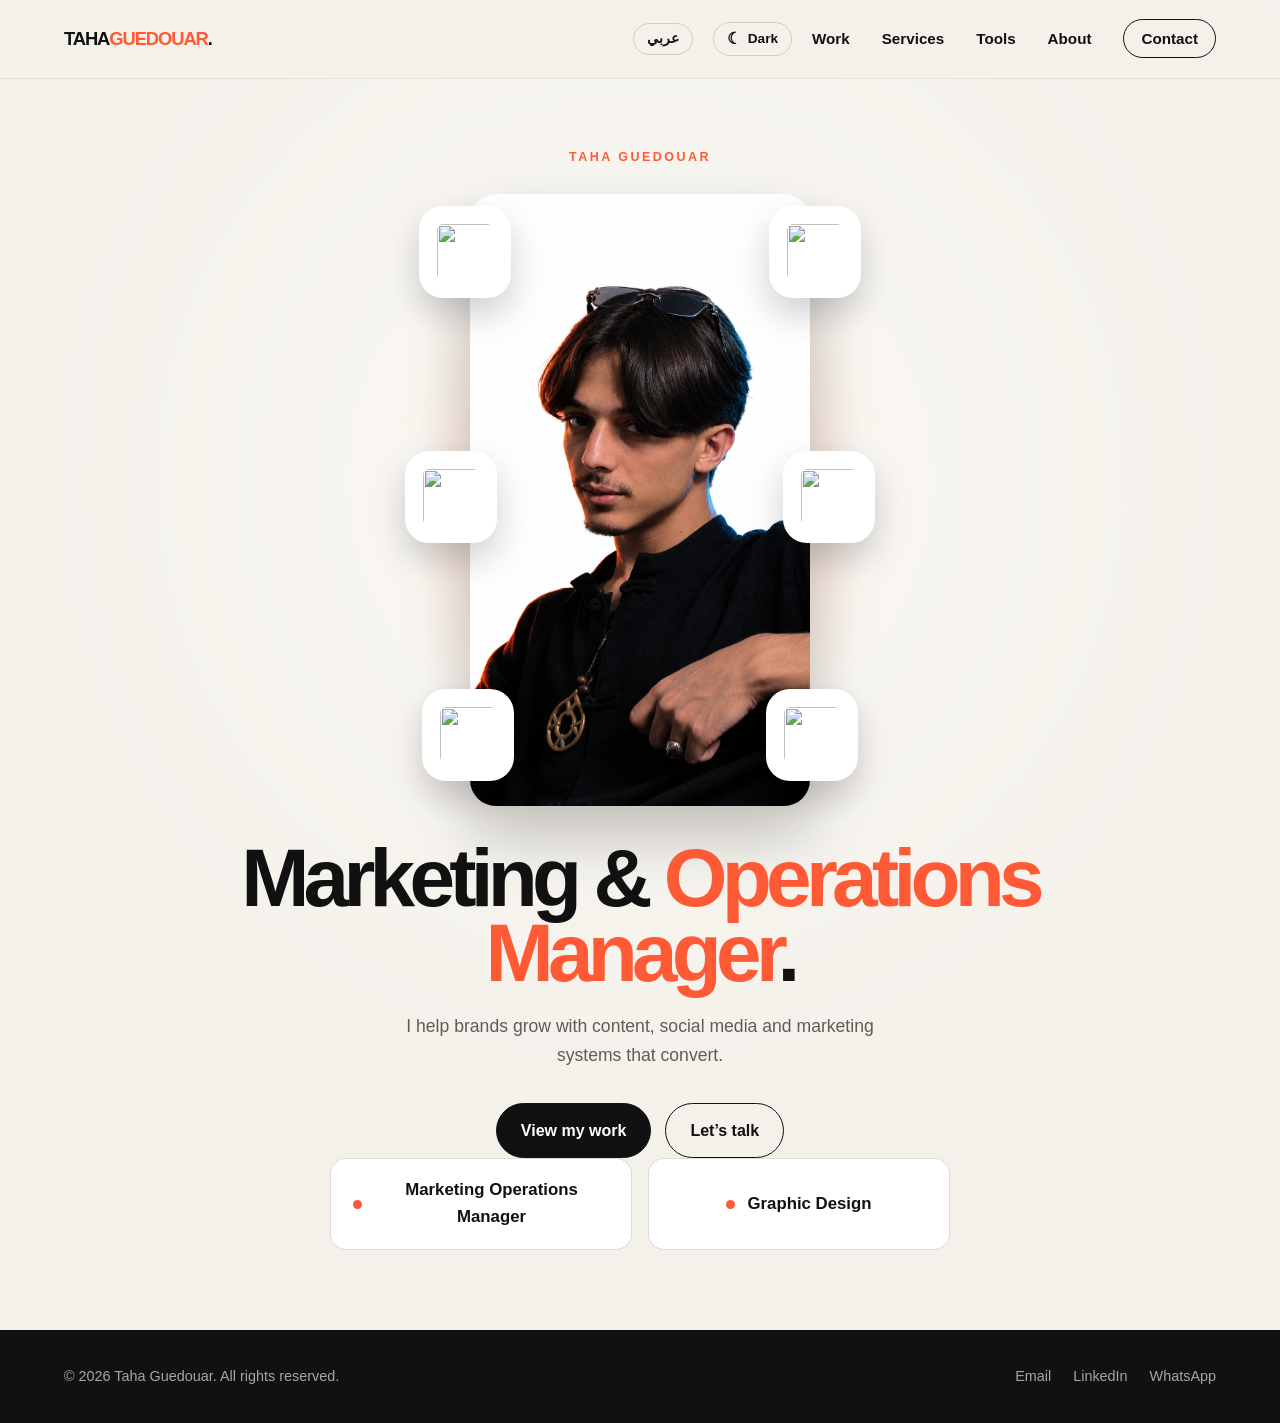
==== commit bbf4ae8b: "Make hero standalone first screen with role choices and hide sections initially" ====
--- a/index.html
+++ b/index.html
@@ -1 +1 @@
-<!DOCTYPE html><html lang="en"><head><meta charset="UTF-8"/><meta name="viewport" content="width=device-width, initial-scale=1.0"/><title>Taha Guedouar — Marketing & Operations Manager</title><meta name="description" content="Portfolio of Taha Guedouar — Marketing & Operations Manager specializing in content, social media and marketing systems. 25M+ views, 30+ brands."/><meta name="author" content="Taha Guedouar"/><meta name="keywords" content="Taha Guedouar, Marketing & Operations Manager, social media manager, content creator, marketing automation, Algeria, Qatar"/><link rel="canonical" href="https://tahaguedouar.xyz/"/><meta property="og:type" content="website"/><meta property="og:url" content="https://tahaguedouar.xyz/"/><meta property="og:title" content="Taha Guedouar — Marketing & Operations Manager"/><meta property="og:description" content="I help brands grow with content, social media and marketing systems that convert. 25M+ views · 30+ brands · 13+ agencies."/><meta property="og:image" content="https://tahaguedouar.xyz/hero-right.jpg.png"/><meta property="og:image:alt" content="Taha Guedouar"/><meta name="twitter:card" content="summary_large_image"/><meta name="twitter:title" content="Taha Guedouar — Marketing & Operations Manager"/><meta name="twitter:description" content="I help brands grow with content, social media and marketing systems that convert."/><meta name="twitter:image" content="https://tahaguedouar.xyz/hero-right.jpg.png"/><link rel="icon" href="data:image/svg+xml,<svg xmlns=%22http://www.w3.org/2000/svg%22 viewBox=%220 0 100 100%22><rect width=%22100%22 height=%22100%22 rx=%2222%22 fill=%22%23ff5a36%22/><text x=%2250%22 y=%2270%22 font-size=%2254%22 font-family=%22Arial%22 font-weight=%22bold%22 text-anchor=%22middle%22 fill=%22white%22>TG</text></svg>"/><style>:root{--black:#111111;--white:#ffffff;--cream:#f4f1eb;--gray:#777777;--orange:#ff5a36;--max-width:1200px}*{margin:0;padding:0;box-sizing:border-box}html{scroll-behavior:smooth}body{background:var(--cream);color:var(--black);font-family:Arial,Helvetica,sans-serif;line-height:1.6;overflow-x:hidden;transition:background .3s ease,color .3s ease}a{color:inherit;text-decoration:none}button{font:inherit}.container{width:min(90%,var(--max-width));margin:0 auto}.navbar{position:fixed;top:0;left:0;z-index:1000;width:100%;background:rgba(244,241,235,0.92);border-bottom:1px solid rgba(0,0,0,0.08);backdrop-filter:blur(14px)}.nav-container{min-height:78px;display:flex;align-items:center;justify-content:space-between}.logo{font-size:1.15rem;font-weight:900;letter-spacing:-0.06em}.logo span{color:var(--orange)}.nav-right{display:flex;align-items:center;gap:20px}.nav-links{display:flex;align-items:center;gap:32px;list-style:none;font-size:0.95rem;font-weight:600}.nav-links a{transition:color 0.2s ease}.nav-links a:hover{color:var(--orange)}.nav-contact{padding:10px 17px;border:1px solid var(--black);border-radius:999px}.nav-contact:hover{color:var(--white)!important;background:var(--black)}.theme-toggle{display:inline-flex;align-items:center;gap:7px;border:1px solid rgba(0,0,0,0.15);background:transparent;cursor:pointer;font-size:0.85rem;font-weight:700;line-height:1;color:var(--black);padding:8px 13px;border-radius:999px;transition:all .2s ease}.theme-toggle:hover{background:var(--black);color:var(--white);border-color:var(--black)}.theme-toggle .tt-ic{font-size:1rem}.menu-button{display:none;border:0;color:var(--black);background:transparent;font-size:1.8rem;cursor:pointer}.hero{position:relative;min-height:760px;margin-top:78px;display:flex;flex-direction:column;align-items:center;justify-content:center;text-align:center;padding:70px 6% 80px;background:radial-gradient(circle at 50% 32%,#fbf9f4 0%,var(--cream) 60%)}.hero .small-label{margin-bottom:26px;color:var(--orange);font-size:0.78rem;font-weight:900;letter-spacing:0.2em;text-transform:uppercase;opacity:0;animation:fadeUp .8s ease .1s forwards}.portrait-wrap{position:relative;width:clamp(240px,32vw,340px);aspect-ratio:3/4;margin-bottom:34px;animation:floatY 6s ease-in-out infinite}.portrait-wrap:before{content:"";position:absolute;inset:-22px;border-radius:34px;background:radial-gradient(circle,rgba(255,90,54,0.35),transparent 70%);filter:blur(26px);z-index:0;animation:glow 4.5s ease-in-out infinite}.portrait{position:relative;z-index:1;width:100%;height:100%;object-fit:cover;object-position:center top;border-radius:26px;background:#e9e7e1;box-shadow:0 30px 60px rgba(0,0,0,0.22)}.float-ic{position:absolute;z-index:5;width:92px;height:92px;object-fit:contain;padding:18px;background:var(--white);border-radius:24px;box-shadow:0 16px 34px rgba(0,0,0,0.18);animation:bob 6s ease-in-out infinite}.float-ic.fi1{top:2%;left:-15%;animation-delay:0s}.float-ic.fi2{top:42%;left:-19%;animation-delay:.6s}.float-ic.fi3{bottom:4%;left:-14%;animation-delay:1.2s}.float-ic.fi4{top:2%;right:-15%;animation-delay:.3s}.float-ic.fi5{top:42%;right:-19%;animation-delay:.9s}.float-ic.fi6{bottom:4%;right:-14%;animation-delay:1.5s}@keyframes bob{0%,100%{transform:translateY(0)}50%{transform:translateY(-8px)}}@media(max-width:1100px){.float-ic{width:70px;height:70px;padding:14px}.float-ic.fi1,.float-ic.fi3{left:-8%}.float-ic.fi4,.float-ic.fi6{right:-8%}.float-ic.fi2{left:-11%}.float-ic.fi5{right:-11%}}@media(max-width:760px){.float-ic{width:44px;height:44px;padding:9px;border-radius:13px}.float-ic.fi1,.float-ic.fi3{left:-4%}.float-ic.fi4,.float-ic.fi6{right:-4%}.float-ic.fi2{left:-6%}.float-ic.fi5{right:-6%}.float-ic.fi2,.float-ic.fi5{top:46%}}.hero h1{max-width:900px;font-size:clamp(2.8rem,6.4vw,6rem);line-height:0.92;letter-spacing:-0.07em;opacity:0;animation:fadeUp .8s ease .25s forwards}.hero h1 span{color:var(--orange)}.hero-description{max-width:520px;margin-top:22px;color:#5f5b55;font-size:1.1rem;opacity:0;animation:fadeUp .8s ease .4s forwards}.hero-cta{margin-top:34px;display:flex;gap:14px;flex-wrap:wrap;justify-content:center;opacity:0;animation:fadeUp .8s ease .55s forwards}.hero-btn{padding:14px 24px;border-radius:999px;font-weight:800;border:1px solid var(--black);transition:all .25s ease}.hero-btn.primary{background:var(--black);color:var(--white)}.hero-btn.primary:hover{background:var(--orange);border-color:var(--orange);color:#fff;transform:translateY(-3px)}.hero-btn.ghost:hover{background:var(--black);color:var(--white);transform:translateY(-3px)}@keyframes floatY{0%,100%{transform:translateY(0)}50%{transform:translateY(-16px)}}@keyframes glow{0%,100%{opacity:0.55;transform:scale(1)}50%{opacity:0.9;transform:scale(1.06)}}@keyframes fadeUp{from{opacity:0;transform:translateY(18px)}to{opacity:1;transform:translateY(0)}}@media(prefers-reduced-motion:reduce){.portrait-wrap,.portrait-wrap:before,.float-ic{animation:none}.hero .small-label,.hero h1,.hero-description,.hero-cta{animation:none;opacity:1}}.stats-section{background:var(--cream);padding:20px 0 30px}.stats-grid{display:grid;grid-template-columns:repeat(4,1fr);gap:20px;max-width:1000px;margin:0 auto}.stat{text-align:center;padding:18px 10px}.stat-num{font-size:clamp(2.6rem,5vw,4rem);font-weight:900;letter-spacing:-0.05em;color:var(--orange);line-height:1}.stat-label{margin-top:8px;font-weight:700;color:var(--gray);font-size:0.95rem}@media(max-width:650px){.stats-grid{grid-template-columns:1fr 1fr;gap:6px}}.logos-section{background:var(--black);padding:34px 0;overflow:hidden}.logo-track{display:flex;gap:40px;width:max-content;align-items:center;animation:scrollLeft 32s linear infinite}.logo-track:hover{animation-play-state:paused}.logo-item{display:inline-flex;align-items:center;justify-content:center;background:var(--white);border-radius:14px;padding:14px 22px;height:84px;min-width:150px;box-shadow:0 6px 18px rgba(0,0,0,0.25)}.logo-item img{max-height:56px;max-width:150px;object-fit:contain}@keyframes scrollLeft{from{transform:translateX(0)}to{transform:translateX(-50%)}}.tools-section{background:var(--white);padding:120px 0;overflow:hidden;text-align:center}.tools-coverflow{position:relative;height:300px;max-width:860px;margin:50px auto 0}.tool-card{position:absolute;top:50%;left:50%;width:180px;display:flex;flex-direction:column;align-items:center;justify-content:flex-start;gap:16px;transition:all .7s cubic-bezier(.2,.8,.2,1);opacity:0;pointer-events:none}.tool-card img,.tool-card .tool-badge{width:96px;height:96px;object-fit:contain;transition:all .7s cubic-bezier(.2,.8,.2,1)}.tool-card .tool-badge{display:flex;align-items:center;justify-content:center;background:var(--cream);border:2px solid #e2ddd2;border-radius:24px;color:var(--black);font-weight:900;font-size:2rem}.tool-card .tname{font-weight:800;color:var(--black);opacity:0;transition:all .5s;font-size:1.05rem;text-align:center}.pos-center{transform:translate(-50%,-50%);opacity:1;z-index:3}.pos-center img,.pos-center .tool-badge{width:150px;height:150px}.pos-center .tool-badge{font-size:3rem;border-radius:32px}.pos-center .tname{opacity:1;font-size:1.2rem}.pos-left{transform:translate(calc(-50% - 250px),-50%) scale(0.66);opacity:0.45;z-index:1}.pos-right{transform:translate(calc(-50% + 250px),-50%) scale(0.66);opacity:0.45;z-index:1}.pos-hidden{transform:translate(-50%,-50%) scale(0.3);opacity:0}.introduction{padding:130px 0;background:var(--cream);text-align:center}.intro-grid{max-width:900px;margin:0 auto}.intro-title{font-size:clamp(2.4rem,4.6vw,4.4rem);line-height:1.05;letter-spacing:-0.05em;margin-bottom:24px}.intro-text{color:var(--gray);font-size:1.18rem;max-width:640px;margin:0 auto}section{scroll-margin-top:90px}.section{padding:140px 0}.section-header{display:flex;flex-direction:column;align-items:center;text-align:center;gap:16px;margin-bottom:70px}.section-title{font-size:clamp(2.8rem,5.5vw,5.5rem);line-height:0.95;letter-spacing:-0.08em}.section-description{max-width:520px;color:var(--gray);font-size:1.1rem}.work-section{background:var(--white)}.xp-list{display:flex;flex-direction:column;gap:120px}.xp-row{display:grid;grid-template-columns:1fr 1fr;gap:70px;align-items:center}.xp-row:nth-child(even) .xp-media{order:2}.xp-media{position:relative}.xp-num{position:absolute;top:-46px;left:-6px;font-size:clamp(4rem,9vw,8rem);font-weight:900;letter-spacing:-0.06em;color:transparent;-webkit-text-stroke:2px rgba(17,17,17,0.12);z-index:0}.xp-imgwrap{position:relative;aspect-ratio:4/3;border-radius:20px;overflow:hidden}.xp-img{width:100%;height:100%;object-fit:cover;display:block;transition:transform .8s cubic-bezier(.2,.8,.2,1)}.xp-imgwrap.multi .xp-img{position:absolute;inset:0;opacity:0;transition:opacity .9s ease,transform .8s cubic-bezier(.2,.8,.2,1)}.xp-imgwrap.multi .xp-img.active{opacity:1}.xp-imgwrap.multi .xp-img{position:absolute;inset:0;opacity:0;transition:opacity 1s ease}.xp-imgwrap.multi .xp-img.active{opacity:1}.xp-row:hover .xp-img{transform:scale(1.05)}.xp-imgwrap.noimg .xp-img{display:none}.xp-imgwrap:after{content:"";position:absolute;inset:0;background:linear-gradient(120deg,transparent 82%,rgba(244,241,235,0.85) 100%);pointer-events:none}.xp-row:nth-child(even) .xp-imgwrap:after{background:linear-gradient(240deg,transparent 82%,rgba(244,241,235,0.85) 100%)}.xp-company{color:var(--orange);font-size:0.8rem;font-weight:900;letter-spacing:0.16em;text-transform:uppercase}.xp-role{margin:12px 0 14px;font-size:clamp(2rem,3.6vw,3.2rem);line-height:0.98;letter-spacing:-0.05em}.xp-meta{display:flex;flex-wrap:wrap;gap:10px;margin-bottom:18px}.xp-meta span{font-size:0.82rem;font-weight:700;color:var(--gray);border:1px solid #ddd9d1;border-radius:999px;padding:5px 12px}.xp-highlight{color:var(--black);font-size:1.05rem;font-weight:700;margin-bottom:12px;border-left:3px solid var(--orange);padding-left:14px}.xp-desc{color:var(--gray);font-size:1.05rem;max-width:520px}.xp-link{display:inline-block;margin-top:22px;font-weight:800}.xp-link:hover{color:var(--orange)}.reveal{opacity:0;transform:translateY(40px);transition:opacity .7s ease,transform .7s cubic-bezier(.2,.8,.2,1)}.reveal.in{opacity:1;transform:none}@media(prefers-reduced-motion:reduce){.reveal{opacity:1;transform:none}}@media(max-width:760px){.reveal{opacity:1;transform:none;transition:none}}.about-section{color:var(--white);background:var(--black)}.about-grid{display:grid;grid-template-columns:0.9fr 1.1fr;gap:80px;align-items:start}.about-title{font-size:clamp(2.6rem,5vw,4.6rem);line-height:0.95;letter-spacing:-0.06em}.about-content p{margin-bottom:25px;color:#c1c1c1;font-size:1.15rem}.skills{display:flex;flex-wrap:wrap;gap:12px;margin-top:38px;list-style:none}.skills li{display:inline-flex;align-items:center;padding:12px 20px;color:var(--white);background:rgba(255,255,255,0.05);border:1px solid #3e3e3e;border-radius:999px;font-weight:700;font-size:1.02rem;transition:all .2s ease}.skills li:hover{background:var(--orange);border-color:var(--orange)}.skills li:before{content:"↗";margin-right:8px;color:var(--orange)}.skills li:hover:before{color:var(--white)}.services-section{background:var(--cream);padding:140px 0}.services-grid{display:grid;grid-template-columns:repeat(4,1fr);gap:22px}.service-card{background:var(--white);border:1px solid #e2ddd2;border-radius:18px;padding:30px 26px;transition:transform .3s ease,box-shadow .3s ease}.service-card:hover{transform:translateY(-8px);box-shadow:0 20px 44px rgba(0,0,0,0.1)}.service-num{color:var(--orange);font-weight:900;font-size:0.85rem;letter-spacing:0.1em}.service-card h3{margin:14px 0 10px;font-size:1.3rem;line-height:1.1}.service-card p{color:var(--gray);font-size:0.98rem}.service-contact{display:inline-block;margin-top:16px;font-weight:800;font-size:0.9rem;color:var(--orange)}.service-contact:hover{color:var(--black)}html[data-theme=dark] .service-contact:hover{color:#fff}.services-cta{text-align:center;margin-top:60px}.services-cta a{display:inline-block;padding:16px 30px;background:var(--black);color:var(--white);border-radius:999px;font-weight:800;transition:all .25s ease}.services-cta a:hover{background:var(--orange);transform:translateY(-3px)}@media(max-width:900px){.services-grid{grid-template-columns:1fr 1fr}}@media(max-width:560px){.services-grid{grid-template-columns:1fr}}.contact-section{padding:130px 0;color:var(--white);background:var(--orange)}.contact-head{text-align:center}.contact-title{font-size:clamp(2.6rem,6vw,5rem);line-height:0.9;letter-spacing:-0.06em}.contact-description{max-width:520px;margin:22px auto 55px;font-size:1.12rem}.contact-wrap{display:grid;grid-template-columns:1.05fr 0.95fr;gap:40px;max-width:1000px;margin:0 auto}.contact-form{display:flex;flex-direction:column;gap:14px}.contact-form input,.contact-form textarea{padding:15px 18px;border-radius:14px;border:none;font-size:1rem;font-family:inherit;background:rgba(255,255,255,0.96);color:var(--black)}.contact-form textarea{min-height:140px;resize:vertical}.contact-form button{padding:16px;border:none;border-radius:14px;background:var(--black);color:var(--white);font-weight:800;cursor:pointer;transition:transform .2s ease}.contact-form button:hover{transform:translateY(-3px)}.contact-cards{display:flex;flex-direction:column;gap:14px}.contact-card{display:flex;align-items:center;gap:16px;background:rgba(255,255,255,0.14);border:1px solid rgba(255,255,255,0.28);border-radius:16px;padding:15px 18px;transition:background .2s ease,transform .2s ease}.contact-card:hover{background:rgba(255,255,255,0.24);transform:translateY(-2px)}.contact-card .ic{flex:none;width:46px;height:46px;border-radius:12px;background:rgba(255,255,255,0.2);display:flex;align-items:center;justify-content:center;color:#fff}.contact-card>span:last-child{display:flex;flex-direction:column}.contact-card .cc-label{font-size:0.72rem;text-transform:uppercase;letter-spacing:0.1em;opacity:0.85}.contact-card .cc-val{font-weight:800;font-size:1rem;word-break:break-word}@media(max-width:850px){.contact-wrap{grid-template-columns:1fr}}footer{padding:35px 0;color:#a6a6a6;background:var(--black);font-size:0.9rem}.footer-container{display:flex;align-items:center;justify-content:space-between;gap:20px}.social-links{display:flex;gap:22px}.social-links a:hover{color:var(--white)}.back-to-top{position:fixed;right:22px;bottom:22px;z-index:20;width:45px;height:45px;display:none;align-items:center;justify-content:center;color:var(--white);background:var(--black);border-radius:50%;cursor:pointer}.back-to-top.visible{display:flex}@media (max-width:850px){.intro-grid,.about-grid{grid-template-columns:1fr;gap:50px}}@media (max-width:650px){.nav-container{min-height:68px}.nav-links{position:absolute;top:68px;left:0;width:100%;display:none;flex-direction:column;align-items:flex-start;gap:22px;padding:25px 5%;background:var(--cream);border-bottom:1px solid #d7d3cb}.nav-links.active{display:flex}.menu-button{display:block}.hero{margin-top:68px}.section{padding:90px 0}.introduction{padding:90px 0}.section-header{margin-bottom:44px}.xp-list{gap:80px}.xp-row{grid-template-columns:1fr;gap:26px}.xp-row:nth-child(even) .xp-media{order:0}.xp-num{top:-32px}.contact-section{padding:100px 0}.footer-container{display:block}.social-links{margin-top:18px}}html[data-theme=dark] body{background:#141310;color:#f4f1eb}html[data-theme=dark] .navbar{background:rgba(20,19,16,0.9);border-bottom-color:rgba(255,255,255,0.08)}html[data-theme=dark] .logo{color:#f4f1eb}html[data-theme=dark] .nav-links a,html[data-theme=dark] .theme-toggle,html[data-theme=dark] .menu-button{color:#f4f1eb}html[data-theme=dark] .theme-toggle{border-color:rgba(255,255,255,0.25)}html[data-theme=dark] .theme-toggle:hover{background:#f4f1eb;color:#141310;border-color:#f4f1eb}html[data-theme=dark] .nav-links{background:#141310;border-bottom-color:#2c2a22}html[data-theme=dark] .nav-contact{border-color:#f4f1eb}html[data-theme=dark] .nav-contact:hover{background:#f4f1eb;color:#141310!important}html[data-theme=dark] .hero{background:radial-gradient(circle at 50% 32%,#211d16 0%,#141310 60%)}html[data-theme=dark] .hero-description{color:#b9b4a9}html[data-theme=dark] .hero-btn{border-color:#f4f1eb;color:#f4f1eb}html[data-theme=dark] .hero-btn.primary{background:#f4f1eb;color:#141310}html[data-theme=dark] .hero-btn.primary:hover{background:var(--orange);border-color:var(--orange);color:#fff}html[data-theme=dark] .float-ic{background:#211e18;box-shadow:0 16px 34px rgba(0,0,0,0.5)}html[data-theme=dark] .stats-section{background:#141310}html[data-theme=dark] .stat-label{color:#b9b4a9}html[data-theme=dark] .introduction{background:#17150f}html[data-theme=dark] .intro-text,html[data-theme=dark] .section-description{color:#b9b4a9}html[data-theme=dark] .work-section{background:#141310}html[data-theme=dark] .xp-desc{color:#b9b4a9}html[data-theme=dark] .xp-highlight{color:#f4f1eb}html[data-theme=dark] .xp-meta span{color:#b9b4a9;border-color:#3a382f}html[data-theme=dark] .xp-num{-webkit-text-stroke-color:rgba(244,241,235,0.16)}html[data-theme=dark] .xp-imgwrap:after{background:linear-gradient(120deg,transparent 82%,rgba(20,19,16,0.85) 100%)}html[data-theme=dark] .xp-row:nth-child(even) .xp-imgwrap:after{background:linear-gradient(240deg,transparent 82%,rgba(20,19,16,0.85) 100%)}html[data-theme=dark] .tools-section{background:#17150f}html[data-theme=dark] .tool-card .tname{color:#f4f1eb}html[data-theme=dark] .tool-card .tool-badge{background:#211e18;border-color:#3a382f;color:#f4f1eb}html[data-theme=dark] .tool-card .ti-invert{filter:invert(1) brightness(1.6)}html[data-theme=dark] .services-section{background:#141310}html[data-theme=dark] .service-card{background:#1b1912;border-color:#2f2c24}html[data-theme=dark] .service-card p{color:#b9b4a9}html[dir=rtl] body{font-family:"Segoe UI",Tahoma,Arial,sans-serif}html[dir=rtl] .nav-links{font-weight:700}html[dir=rtl] .xp-num{left:auto;right:-6px}html[dir=rtl] .xp-highlight{border-left:none;border-right:3px solid var(--orange);padding-left:0;padding-right:14px}html[dir=rtl] .skills li:before{margin-right:0;margin-left:8px}html[dir=rtl] .contact-card>span:last-child,html[dir=rtl] .stat,html[dir=rtl] .section-header{text-align:right}html[dir=rtl] .section-header{align-items:center;text-align:center}</style><link rel="stylesheet" href="animations.css"></head><body><div id="tg-preloader" aria-hidden="true"><div class="tg-preloader-inner"><span class="tg-monogram">TG<span class="tg-dot">.</span></span><div class="tg-loader-bar"><span></span></div></div></div><div id="tg-scroll-progress" aria-hidden="true"></div><header class="navbar"><div class="container nav-container"><a class="logo" href="#home">TAHA<span>GUEDOUAR</span>.</a><div class="nav-right"><button class="theme-toggle" id="langToggle" aria-label="Switch language">عربي</button><button class="theme-toggle" id="themeToggle" aria-label="Toggle dark mode"><span class="tt-ic">☾</span><span class="tt-label">Dark</span></button><button class="menu-button" id="menuButton" aria-label="Open navigation menu" aria-expanded="false">☰</button><nav><ul class="nav-links" id="navLinks"><li><a href="#work" data-en="Work" data-ar="أعمالي">Work</a></li><li><a href="#services" data-en="Services" data-ar="الخدمات">Services</a></li><li><a href="#tools" data-en="Tools" data-ar="الأدوات">Tools</a></li><li><a href="#about" data-en="About" data-ar="نبذة">About</a></li><li><a class="nav-contact" href="#contact" data-en="Contact" data-ar="تواصل">Contact</a></li></ul></nav></div></div></header><main><section class="tg-intro-section" id="character-intro"><div class="container tg-intro-inner"><div class="tg-character-wrap"><div class="tg-character-wrap"><img src="character.png" alt="Taha Guedouar Character" class="tg-character-img"><div class="tg-character-fallback" hidden><span class="tg-fallback-monogram">TG</span><span class="tg-fallback-label" data-en="3D Character" data-ar="الشخصية ثلاثية الأبعاد">3D Character</span></div></div></div><div class="tg-role-cards" role="tablist" aria-label="Portfolio Role"><button type="button" class="tg-role-card is-active" data-role="marketing" aria-selected="true"><span class="tg-role-dot"></span><span class="tg-role-title" data-en="Marketing Manager" data-ar="مدير تسويق">Marketing Manager</span></button><button type="button" class="tg-role-card" data-role="graphic" aria-selected="false"><span class="tg-role-dot"></span><span class="tg-role-title" data-en="Graphic Designer" data-ar="مصمم جرافيك">Graphic Designer</span></button></div></div></section><div id="marketing-section" class="tg-role-panel is-active"><section class="hero" id="home"><span class="small-label">Taha Guedouar</span><div class="portrait-wrap"><img class="float-ic fi1" id="notionIc" src="https://cdn.simpleicons.org/notion/111111" alt="" aria-hidden="true"><img class="float-ic fi2" src="https://cdn.simpleicons.org/googlegemini/8E75FF" alt="" aria-hidden="true"><img class="float-ic fi3" src="https://cdn.simpleicons.org/n8n/EA4B71" alt="" aria-hidden="true"><img class="float-ic fi4" src="https://cdn.simpleicons.org/claude/D97757" alt="" aria-hidden="true"><img class="float-ic fi5" src="https://cdn.simpleicons.org/googlesheets/34A853" alt="" aria-hidden="true"><img class="float-ic fi6" src="https://cdn.simpleicons.org/instagram/E4405F" alt="" aria-hidden="true"><img class="portrait" src="hero-right.jpg.png" alt="Taha Guedouar"></div><h1 data-en="Marketing &amp; |Operations Manager|." data-ar="مدير |التسويق والعمليات|."><span class="h1txt">Marketing &amp; </span><span>Operations Manager</span><span class="h1txt">.</span></h1><p class="hero-description" data-en="I help brands grow with content, social media and marketing systems that convert." data-ar="أساعد العلامات التجارية على النمو عبر المحتوى ووسائل التواصل وأنظمة تسويق تحقق نتائج.">I help brands grow with content, social media and marketing systems that convert.</p><div class="hero-cta"><a class="hero-btn primary" href="#work" data-en="View my work" data-ar="شاهد أعمالي">View my work</a><a class="hero-btn ghost" href="#contact" data-en="Let’s talk" data-ar="لنتحدّث">Let’s talk</a></div></section><section class="stats-section"><div class="container stats-grid"><div class="stat"><div class="stat-num" data-target="25" data-suffix="M+">0</div><div class="stat-label">Views generated</div></div><div class="stat"><div class="stat-num" data-target="30" data-suffix="+">0</div><div class="stat-label">Brands managed</div></div><div class="stat"><div class="stat-num" data-target="13" data-suffix="+">0</div><div class="stat-label">Agencies onboarded</div></div><div class="stat"><div class="stat-num" data-target="5" data-suffix="">0</div><div class="stat-label">Companies</div></div></div></section><section class="introduction"><div class="container intro-grid reveal"><h2 class="intro-title" data-en="I connect marketing, content, and design." data-ar="أجمع بين التسويق والمحتوى والتصميم.">I connect marketing, content, and design.</h2><div class="intro-text"><p data-en="Marketing &amp; Operations Manager with experience since 2022 across Qatar and Algeria, combining social media management, content production, team leadership, and marketing automation to build scalable systems and campaigns generating 25M+ total views." data-ar="مدير تسويق وعمليات بخبرة تمتد منذ عام 2022 في قطر والجزائر، أجمع بين إدارة وسائل التواصل الاجتماعي وإنتاج المحتوى وقيادة الفرق وأتمتة التسويق لبناء أنظمة وحملات قابلة للتوسع حققت أكثر من 25 مليون مشاهدة.">Marketing &amp; Operations Manager with experience since 2022 across Qatar and Algeria, combining social media management, content production, team leadership, and marketing automation to build scalable systems and campaigns generating 25M+ total views.</p></div></div></section><section class="section work-section" id="work"><div class="container"><div class="section-header reveal"><h2 class="section-title" data-en="Selected work." data-ar="أعمال مختارة.">Selected work.</h2><p class="section-description" data-en="Roles and projects that show my approach to marketing, content and design." data-ar="أدوار ومشاريع توضّح نهجي في التسويق والمحتوى والتصميم.">Roles and projects that show my approach to marketing, content and design.</p></div><div class="xp-list"><article class="xp-row reveal"><div class="xp-media"><span class="xp-num">01</span><div class="xp-imgwrap" style="background:linear-gradient(135deg,#f15a32,#ffb43f)"><img class="xp-img active" src="Untitled%20design.png" alt="Spotter Solutions / Spotter Maps" loading="lazy"></div></div><div class="xp-body"><span class="xp-company" data-en="Spotter Solutions / Spotter Maps" data-ar="سبوتر سولوشنز / سبوتر مابس">Spotter Solutions / Spotter Maps</span><h3 class="xp-role" data-en="Marketing Manager / Operations Manager" data-ar="مدير التسويق / مدير العمليات">Marketing Manager / Operations Manager</h3><div class="xp-meta"><span>2026 – Nov 2026</span><span data-en="Batna, Algeria — working nationally" data-ar="باتنة، الجزائر — عمل وطني">Batna, Algeria — working nationally</span></div><p class="xp-highlight" data-en="Built pre-launch systems for AI customer support, automated email communication, social media reporting, and internal team workflows." data-ar="بناء أنظمة ما قبل الإطلاق لدعم العملاء بالذكاء الاصطناعي، والتواصل الآلي عبر البريد الإلكتروني، وتقارير وسائل التواصل الاجتماعي، وسير عمل الفريق الداخلي.">Built pre-launch systems for AI customer support, automated email communication, social media reporting, and internal team workflows.</p><p class="xp-desc" data-en="Led a 7-person team overseeing social media, content production, recruitment, and daily marketing operations; supported commercial expansion across three departments (sold packaging and printing solutions to 50+ shops, signed 10+ businesses to social media packages, acquired 2 corporate clients for development solutions); produced launch and commercial videos." data-ar="قيادة فريق مكون من 7 أشخاص للإشراف على وسائل التواصل الاجتماعي وإنتاج المحتوى والتوظيف والعمليات التسويقية اليومية؛ دعم التوسع التجاري عبر ثلاثة أقسام (بيع حلول التغليف والطباعة لأكثر من 50 متجراً، توقيع عقود باقات التواصل الاجتماعي مع أكثر من 10 شركات، واستقطاب عميلين من الشركات لحلول التطوير)؛ وإنتاج فيديوهات الإطلاق والإعلانات التجارية.">Led a 7-person team overseeing social media, content production, recruitment, and daily marketing operations; supported commercial expansion across three departments (sold packaging and printing solutions to 50+ shops, signed 10+ businesses to social media packages, acquired 2 corporate clients for development solutions); produced launch and commercial videos.</p><a class="xp-link" href="https://lnkd.in/p/dgUXW3MC" target="_blank" rel="noopener" data-en="View more →" data-ar="عرض المزيد →">View more &rarr;</a></div></article><article class="xp-row reveal"><div class="xp-media"><span class="xp-num">02</span><div class="xp-imgwrap" style="background:linear-gradient(135deg,#5147d9,#a46dff)"><img class="xp-img active" src="Screenshot%202026-09-11%20021801.png" alt="Freelance" loading="lazy"></div></div><div class="xp-body"><span class="xp-company" data-en="Freelance" data-ar="عمل حر">Freelance</span><h3 class="xp-role" data-en="Freelance Social Media Manager" data-ar="مدير وسائل التواصل الاجتماعي (عمل حر)">Freelance Social Media Manager</h3><div class="xp-meta"><span>2022 – Present</span><span data-en="Qatar and Algeria" data-ar="قطر والجزائر">Qatar and Algeria</span></div><p class="xp-highlight" data-en="30+ businesses managed; 18M+ total views across client video and social media campaigns." data-ar="إدارة أكثر من 30 شركة؛ تحقيق أكثر من 18 مليون مشاهدة عبر حملات الفيديو ووسائل التواصل الاجتماعي للعملاء.">30+ businesses managed; 18M+ total views across client video and social media campaigns.</p><p class="xp-desc" data-en="Managed social media, content production, branding, and marketing automation for 30+ businesses (specializing in travel agencies, marketing agencies, restaurants, and hotels), generating 18M+ total views across client video and social media campaigns." data-ar="إدارة وسائل التواصل الاجتماعي وإنتاج المحتوى وبناء الهوية التجارية وأتمتة التسويق لأكثر من 30 شركة (مع التخصص في وكالات السفر ووكالات التسويق والمطاعم والفنادق)، مما حقق أكثر من 18 مليون مشاهدة عبر حملات الفيديو ووسائل التواصل الاجتماعي للعملاء.">Managed social media, content production, branding, and marketing automation for 30+ businesses (specializing in travel agencies, marketing agencies, restaurants, and hotels), generating 18M+ total views across client video and social media campaigns.</p><a class="xp-link" href="https://lnkd.in/p/dgUXW3MC" target="_blank" rel="noopener" data-en="View more →" data-ar="عرض المزيد →">View more &rarr;</a></div></article><article class="xp-row reveal"><div class="xp-media"><span class="xp-num">03</span><div class="xp-imgwrap" style="background:linear-gradient(135deg,#087466,#76c8a8)"><img class="xp-img active" src="chaker.JPG" alt="Hotel Chaker" loading="lazy"></div></div><div class="xp-body"><span class="xp-company" data-en="Hotel Chaker" data-ar="فندق شاكر">Hotel Chaker</span><h3 class="xp-role" data-en="Marketing Manager" data-ar="مدير التسويق">Marketing Manager</h3><div class="xp-meta"><span>2025 – 2026</span><span data-en="Batna, Algeria" data-ar="باتنة، الجزائر">Batna, Algeria</span></div><p class="xp-highlight" data-en="Full media coverage for 4 hotel events alongside CRM and automated communication workflows." data-ar="تغطية إعلامية شاملة لـ 4 فعاليات فندقية إلى جانب تحسينات نظام إدارة علاقات العملاء وأتمتة التواصل مع العملاء.">Full media coverage for 4 hotel events alongside CRM and automated communication workflows.</p><p class="xp-desc" data-en="Led hotel marketing strategy, social media management, and full media coverage for 4 hotel events; implemented CRM improvements and automated customer communication workflows." data-ar="قيادة استراتيجية التسويق الفندقي وإدارة وسائل التواصل الاجتماعي والتغطية الإعلامية الكاملة لـ 4 فعاليات فندقية؛ وتنفيذ تحسينات في نظام إدارة علاقات العملاء وأتمتة مسارات التواصل مع العملاء.">Led hotel marketing strategy, social media management, and full media coverage for 4 hotel events; implemented CRM improvements and automated customer communication workflows.</p><a class="xp-link" href="https://lnkd.in/p/dgUXW3MC" target="_blank" rel="noopener" data-en="View more →" data-ar="عرض المزيد →">View more &rarr;</a></div></article><article class="xp-row reveal"><div class="xp-media"><span class="xp-num">04</span><div class="xp-imgwrap multi" style="background:linear-gradient(135deg,#1b1b1b,#565656)"><img class="xp-img active" src="Screenshot%202026-09-11%20022720.png" alt="Pikbox" loading="lazy"><img class="xp-img" src="IMG_0641.JPG" alt="Pikbox" loading="lazy"></div></div><div class="xp-body"><span class="xp-company" data-en="Pikbox" data-ar="بيكبوكس">Pikbox</span><h3 class="xp-role" data-en="Social Media &amp; Content Creator" data-ar="صانع محتوى ومدير وسائل التواصل الاجتماعي">Social Media &amp; Content Creator</h3><div class="xp-meta"><span>2024 – 2025</span><span data-en="Algiers, Algeria" data-ar="الجزائر العاصمة، الجزائر">Algiers, Algeria</span></div><p class="xp-highlight" data-en="Generated 7M+ total views across published campaigns." data-ar="تحقيق أكثر من 7 ملايين مشاهدة عبر الحملات المنشورة.">Generated 7M+ total views across published campaigns.</p><p class="xp-desc" data-en="Produced scripts, graphic designs, and videos, contributed to social media strategy, appeared on camera, and generated 7M+ total views across published campaigns." data-ar="إنتاج النصوص والتصاميم الجرافيكية والفيديوهات، والمساهمة في استراتيجية وسائل التواصل الاجتماعي، والظهور أمام الكاميرا، وتحقيق أكثر من 7 ملايين مشاهدة عبر الحملات المنشورة.">Produced scripts, graphic designs, and videos, contributed to social media strategy, appeared on camera, and generated 7M+ total views across published campaigns.</p><a class="xp-link" href="https://lnkd.in/p/dgUXW3MC" target="_blank" rel="noopener" data-en="View more →" data-ar="عرض المزيد →">View more &rarr;</a></div></article><article class="xp-row reveal"><div class="xp-media"><span class="xp-num">05</span><div class="xp-imgwrap multi" style="background:linear-gradient(135deg,#e4405f,#ffa36c)"><img class="xp-img active" src="sitev%202024%20(2).jpg" alt="Melgo" loading="lazy"><img class="xp-img" src="1770910239228.jpg" alt="Melgo" loading="lazy"><img class="xp-img" src="2.jpg" alt="Melgo" loading="lazy"></div></div><div class="xp-body"><span class="xp-company" data-en="Melgo" data-ar="ميلغو">Melgo</span><h3 class="xp-role" data-en="Marketing Manager" data-ar="مدير التسويق">Marketing Manager</h3><div class="xp-meta"><span>2024</span><span data-en="Batna, Algeria" data-ar="باتنة، الجزائر">Batna, Algeria</span></div><p class="xp-highlight" data-en="Supported an Umrah campaign that generated 30+ agency visits and onboarded 13+ partner agencies." data-ar="دعم حملة العمرة التي حققت أكثر من 30 زيارة للوكالة واستقطاب أكثر من 13 وكالة شريكة.">Supported an Umrah campaign that generated 30+ agency visits and onboarded 13+ partner agencies.</p><p class="xp-desc" data-en="Managed marketing, social media, team coordination, event execution, and automation for a tourism business; supported an Umrah campaign that generated 30+ agency visits and onboarded 13+ partner agencies through a local event." data-ar="إدارة التسويق ووسائل التواصل الاجتماعي وتنسيق الفريق وتنفيذ الفعاليات والأتمتة لشركة سياحية؛ ودعم حملة العمرة التي حققت أكثر من 30 زيارة للوكالة واستقطاب أكثر من 13 وكالة شريكة من خلال فعالية محلية.">Managed marketing, social media, team coordination, event execution, and automation for a tourism business; supported an Umrah campaign that generated 30+ agency visits and onboarded 13+ partner agencies through a local event.</p><a class="xp-link" href="https://lnkd.in/p/dgUXW3MC" target="_blank" rel="noopener" data-en="View more →" data-ar="اقرأ المزيد →">View more &rarr;</a></div></article><article class="xp-row reveal"><div class="xp-media"><span class="xp-num">06</span><div class="xp-imgwrap" style="background:linear-gradient(135deg,#1e293b,#334155)"></div></div><div class="xp-body"><span class="xp-company" data-en="University of Batna 1 (University Residence)" data-ar="جامعة باتنة 1 (الإقامة الجامعية)">University of Batna 1 (University Residence)</span><h3 class="xp-role" data-en="Photography &amp; Videography Instructor" data-ar="مدرب التصوير الفوتوغرافي والفيديو">Photography &amp; Videography Instructor</h3><div class="xp-meta"><span>2025</span><span data-en="Batna, Algeria" data-ar="باتنة، الجزائر">Batna, Algeria</span></div><p class="xp-highlight" data-en="Taught practical photography and videography training to 40+ university students." data-ar="تقديم تدريب عملي في التصوير الفوتوغرافي والفيديو لأكثر من 40 طالباً جامعياً.">Taught practical photography and videography training to 40+ university students.</p><p class="xp-desc" data-en="Taught practical photography and videography training to 40+ university students at the University of Batna 1 (University Residence)." data-ar="تقديم تدريب عملي في التصوير الفوتوغرافي والفيديو لأكثر من 40 طالباً جامعياً في جامعة باتنة 1 (الإقامة الجامعية).">Taught practical photography and videography training to 40+ university students at the University of Batna 1 (University Residence).</p></div></article></div></div></section><section class="logos-section"><div class="logo-track" id="logoTrack"><span class="logo-item"><img src="1.png" alt="Client logo" loading="lazy"></span><span class="logo-item"><img src="2.png" alt="Client logo" loading="lazy"></span><span class="logo-item"><img src="3.png" alt="Client logo" loading="lazy"></span><span class="logo-item"><img src="4.png" alt="Client logo" loading="lazy"></span><span class="logo-item"><img src="1.png" alt="Client logo" loading="lazy"></span><span class="logo-item"><img src="2.png" alt="Client logo" loading="lazy"></span><span class="logo-item"><img src="3.png" alt="Client logo" loading="lazy"></span><span class="logo-item"><img src="4.png" alt="Client logo" loading="lazy"></span><span class="logo-item"><img src="1.png" alt="Client logo" loading="lazy"></span><span class="logo-item"><img src="2.png" alt="Client logo" loading="lazy"></span><span class="logo-item"><img src="3.png" alt="Client logo" loading="lazy"></span><span class="logo-item"><img src="4.png" alt="Client logo" loading="lazy"></span><span class="logo-item"><img src="1.png" alt="Client logo" loading="lazy"></span><span class="logo-item"><img src="2.png" alt="Client logo" loading="lazy"></span><span class="logo-item"><img src="3.png" alt="Client logo" loading="lazy"></span><span class="logo-item"><img src="4.png" alt="Client logo" loading="lazy"></span><span class="logo-item"><img src="1.png" alt="Client logo" loading="lazy"></span><span class="logo-item"><img src="2.png" alt="Client logo" loading="lazy"></span><span class="logo-item"><img src="3.png" alt="Client logo" loading="lazy"></span><span class="logo-item"><img src="4.png" alt="Client logo" loading="lazy"></span><span class="logo-item"><img src="1.png" alt="Client logo" loading="lazy"></span><span class="logo-item"><img src="2.png" alt="Client logo" loading="lazy"></span><span class="logo-item"><img src="3.png" alt="Client logo" loading="lazy"></span><span class="logo-item"><img src="4.png" alt="Client logo" loading="lazy"></span><span class="logo-item"><img src="1.png" alt="Client logo" loading="lazy"></span><span class="logo-item"><img src="2.png" alt="Client logo" loading="lazy"></span><span class="logo-item"><img src="3.png" alt="Client logo" loading="lazy"></span><span class="logo-item"><img src="4.png" alt="Client logo" loading="lazy"></span><span class="logo-item"><img src="1.png" alt="Client logo" loading="lazy"></span><span class="logo-item"><img src="2.png" alt="Client logo" loading="lazy"></span><span class="logo-item"><img src="3.png" alt="Client logo" loading="lazy"></span><span class="logo-item"><img src="4.png" alt="Client logo" loading="lazy"></span><span class="logo-item"><img src="1.png" alt="Client logo" loading="lazy"></span><span class="logo-item"><img src="2.png" alt="Client logo" loading="lazy"></span><span class="logo-item"><img src="3.png" alt="Client logo" loading="lazy"></span><span class="logo-item"><img src="4.png" alt="Client logo" loading="lazy"></span><span class="logo-item"><img src="1.png" alt="Client logo" loading="lazy"></span><span class="logo-item"><img src="2.png" alt="Client logo" loading="lazy"></span><span class="logo-item"><img src="3.png" alt="Client logo" loading="lazy"></span><span class="logo-item"><img src="4.png" alt="Client logo" loading="lazy"></span><span class="logo-item"><img src="1.png" alt="Client logo" loading="lazy"></span><span class="logo-item"><img src="2.png" alt="Client logo" loading="lazy"></span><span class="logo-item"><img src="3.png" alt="Client logo" loading="lazy"></span><span class="logo-item"><img src="4.png" alt="Client logo" loading="lazy"></span><span class="logo-item"><img src="1.png" alt="Client logo" loading="lazy"></span><span class="logo-item"><img src="2.png" alt="Client logo" loading="lazy"></span><span class="logo-item"><img src="3.png" alt="Client logo" loading="lazy"></span><span class="logo-item"><img src="4.png" alt="Client logo" loading="lazy"></span><span class="logo-item"><img src="1.png" alt="Client logo" loading="lazy"></span><span class="logo-item"><img src="2.png" alt="Client logo" loading="lazy"></span><span class="logo-item"><img src="3.png" alt="Client logo" loading="lazy"></span><span class="logo-item"><img src="4.png" alt="Client logo" loading="lazy"></span><span class="logo-item"><img src="1.png" alt="Client logo" loading="lazy"></span><span class="logo-item"><img src="2.png" alt="Client logo" loading="lazy"></span><span class="logo-item"><img src="3.png" alt="Client logo" loading="lazy"></span><span class="logo-item"><img src="4.png" alt="Client logo" loading="lazy"></span><span class="logo-item"><img src="1.png" alt="Client logo" loading="lazy"></span><span class="logo-item"><img src="2.png" alt="Client logo" loading="lazy"></span><span class="logo-item"><img src="3.png" alt="Client logo" loading="lazy"></span><span class="logo-item"><img src="4.png" alt="Client logo" loading="lazy"></span><span class="logo-item"><img src="1.png" alt="Client logo" loading="lazy"></span><span class="logo-item"><img src="2.png" alt="Client logo" loading="lazy"></span><span class="logo-item"><img src="3.png" alt="Client logo" loading="lazy"></span><span class="logo-item"><img src="4.png" alt="Client logo" loading="lazy"></span></div></section><section class="section services-section" id="services"><div class="container"><div class="section-header reveal"><h2 class="section-title" data-en="What I do." data-ar="ما أقدّمه.">What I do.</h2><p class="section-description" data-en="Marketing, content and systems that help brands grow — end to end." data-ar="تسويق ومحتوى وأنظمة تساعد العلامات التجارية على النمو — من البداية إلى النهاية.">Marketing, content and systems that help brands grow — end to end.</p></div><div class="services-grid"><div class="service-card reveal"><span class="service-num">01</span><h3 data-en="Social Media Management" data-ar="إدارة وسائل التواصل الاجتماعي">Social Media Management</h3><p data-en="Full-funnel content, scheduling and community growth across Instagram, TikTok, Facebook and LinkedIn." data-ar="محتوى متكامل وجدولة ونمو المجتمع عبر إنستغرام وتيك توك وفيسبوك ولينكدإن.">Full-funnel content, scheduling and community growth across Instagram, TikTok, Facebook and LinkedIn.</p><a class="service-contact" href="mailto:tahaguedouar20@gmail.com?subject=Service%20inquiry%3A%20Social%20Media%20Management&body=Hi Taha,%0D%0A%0D%0AI am interested in your "Social Media Management" service. Here is what I need:%0D%0A%0D%0A" data-en="Contact for this service →" data-ar="تواصل بخصوص هذه الخدمة →">Contact for this service →</a></div><div class="service-card reveal"><span class="service-num">02</span><h3 data-en="Content &amp; Video" data-ar="المحتوى والفيديو">Content &amp; Video</h3><p data-en="Scripting, shooting and editing scroll-stopping Reels, commercials and brand content." data-ar="كتابة السيناريو والتصوير والمونتاج لمقاطع ريلز وإعلانات ومحتوى العلامة التجارية.">Scripting, shooting and editing scroll-stopping Reels, commercials and brand content.</p><a class="service-contact" href="mailto:tahaguedouar20@gmail.com?subject=Service%20inquiry%3A%20Content%20%26%20Video&body=Hi Taha,%0D%0A%0D%0AI am interested in your "Content & Video" service. Here is what I need:%0D%0A%0D%0A" data-en="Contact for this service →" data-ar="تواصل بخصوص هذه الخدمة →">Contact for this service →</a></div><div class="service-card reveal"><span class="service-num">03</span><h3 data-en="Marketing Automation" data-ar="أتمتة التسويق">Marketing Automation</h3><p data-en="Custom n8n workflows, AI support agents and systems that save hours every week." data-ar="سير عمل مخصص عبر n8n ووكلاء دعم بالذكاء الاصطناعي وأنظمة توفّر ساعات كل أسبوع.">Custom n8n workflows, AI support agents and systems that save hours every week.</p><a class="service-contact" href="mailto:tahaguedouar20@gmail.com?subject=Service%20inquiry%3A%20Marketing%20Automation&body=Hi Taha,%0D%0A%0D%0AI am interested in your "Marketing Automation" service. Here is what I need:%0D%0A%0D%0A" data-en="Contact for this service →" data-ar="تواصل بخصوص هذه الخدمة →">Contact for this service →</a></div><div class="service-card reveal"><span class="service-num">04</span><h3 data-en="Brand &amp; Graphic Design" data-ar="الهوية والتصميم الجرافيكي">Brand &amp; Graphic Design</h3><p data-en="Clean, bold visual identities and marketing designs that make brands stand out." data-ar="هويات بصرية أنيقة وجريئة وتصاميم تسويقية تجعل العلامات التجارية تتميّز.">Clean, bold visual identities and marketing designs that make brands stand out.</p><a class="service-contact" href="mailto:tahaguedouar20@gmail.com?subject=Service%20inquiry%3A%20Brand%20%26%20Graphic%20Design&body=Hi Taha,%0D%0A%0D%0AI am interested in your "Brand & Graphic Design" service. Here is what I need:%0D%0A%0D%0A" data-en="Contact for this service →" data-ar="تواصل بخصوص هذه الخدمة →">Contact for this service →</a></div></div><div class="services-cta reveal"><a href="https://wa.me/97470107156" target="_blank" rel="noopener" data-en="Book a call" data-ar="احجز مكالمة">Book a call</a></div></div></section><section class="section tools-section" id="tools"><div class="container"><div class="section-header reveal"><h2 class="section-title" data-en="Tools I use." data-ar="الأدوات التي أستخدمها.">Tools I use.</h2><p class="section-description" data-en="The software and platforms I work with every day." data-ar="البرامج والمنصّات التي أعمل بها كل يوم.">The software and platforms I work with every day.</p></div><div class="tools-coverflow" id="toolsCoverflow"><div class="tool-card"><img class="ti" data-fallback="1" src="https://cdn.simpleicons.org/n8n" alt="n8n" loading="lazy"><span class="tool-badge" style="display:none">N8</span><span class="tname">n8n</span></div><div class="tool-card"><img class="ti" data-fallback="1" src="26a1f991-6c4f-4327-b37b-4df8cbd608b0.png" alt="Adobe Creative Cloud" loading="lazy"><span class="tool-badge" style="display:none">AC</span><span class="tname">Adobe Creative Cloud</span></div><div class="tool-card"><img class="ti" data-fallback="1" src="https://cdn.simpleicons.org/notion" alt="Notion" loading="lazy"><span class="tool-badge" style="display:none">NO</span><span class="tname">Notion</span></div><div class="tool-card"><img class="ti" data-fallback="1" src="https://cdn.simpleicons.org/googledocs" alt="Google Docs" loading="lazy"><span class="tool-badge" style="display:none">GD</span><span class="tname">Google Docs</span></div><div class="tool-card"><img class="ti" data-fallback="1" src="https://cdn.simpleicons.org/googlesheets" alt="Google Sheets" loading="lazy"><span class="tool-badge" style="display:none">GS</span><span class="tname">Google Sheets</span></div><div class="tool-card"><img class="ti" data-fallback="1" src="https://cdn.simpleicons.org/clickup" alt="ClickUp" loading="lazy"><span class="tool-badge" style="display:none">CL</span><span class="tname">ClickUp</span></div><div class="tool-card"><span class="tool-badge">OP</span><span class="tname">OpenAI</span></div><div class="tool-card"><img class="ti" data-fallback="1" src="https://cdn.simpleicons.org/googlegemini" alt="Gemini" loading="lazy"><span class="tool-badge" style="display:none">GE</span><span class="tname">Gemini</span></div><div class="tool-card"><img class="ti" data-fallback="1" src="https://cdn.simpleicons.org/claude" alt="Claude" loading="lazy"><span class="tool-badge" style="display:none">CL</span><span class="tname">Claude</span></div><div class="tool-card"><img class="ti ti-invert" data-fallback="1" src="Capcut-Logo-PNG.png" alt="CapCut" loading="lazy"><span class="tool-badge" style="display:none">CA</span><span class="tname">CapCut</span></div><div class="tool-card"><img class="ti" data-fallback="1" src="WORDMARK_LOGO_-_GRADIENT_-_RGB.png" alt="Canva" loading="lazy"><span class="tool-badge" style="display:none">CA</span><span class="tname">Canva</span></div><div class="tool-card"><span class="tool-badge">BL</span><span class="tname">Blackmagic</span></div><div class="tool-card"><span class="tool-badge">DE</span><span class="tname">DeepSeek</span></div><div class="tool-card"><img class="ti" data-fallback="1" src="https://cdn.simpleicons.org/n8n" alt="n8n Agent" loading="lazy"><span class="tool-badge" style="display:none">NA</span><span class="tname">n8n Agent</span></div><div class="tool-card"><span class="tool-badge">VN</span><span class="tname">VN</span></div><div class="tool-card"><img class="ti" data-fallback="1" src="https://cdn.simpleicons.org/googleanalytics" alt="Google Analytics" loading="lazy"><span class="tool-badge" style="display:none">GA</span><span class="tname">Google Analytics</span></div><div class="tool-card"><img class="ti" data-fallback="1" src="https://cdn.simpleicons.org/meta" alt="Meta Business Suite" loading="lazy"><span class="tool-badge" style="display:none">MB</span><span class="tname">Meta Business Suite</span></div></div></div></section><section class="section about-section" id="about"><div class="container about-grid reveal"><h2 class="about-title" data-en="A little about me." data-ar="نبذة عني.">A little about me.</h2><div class="about-content"><p data-en="Marketing &amp; Operations Manager with experience since 2022 across Qatar and Algeria, combining social media management, content production, team leadership, and marketing automation to build scalable marketing and operational systems." data-ar="مدير تسويق وعمليات بخبرة تمتد منذ عام 2022 في قطر والجزائر، أجمع بين إدارة وسائل التواصل الاجتماعي وإنتاج المحتوى وقيادة الفرق وأتمتة التسويق لبناء أنظمة تسويقية وتشغيلية قابلة للتوسع.">Marketing &amp; Operations Manager with experience since 2022 across Qatar and Algeria, combining social media management, content production, team leadership, and marketing automation to build scalable marketing and operational systems.</p><p data-en="Across roles in tourism, hospitality, tech, and agency work, I have led teams, implemented AI customer support and CRM workflows, managed 30+ businesses, and generated 25M+ total views across video and social media campaigns." data-ar="عبر أدواري في قطاعات السياحة والضيافة والتقنية والوكالات، قمت بقيادة الفرق وتنفيذ أنظمة دعم العملاء بالذكاء الاصطناعي وإدارة علاقات العملاء، وإدارة أكثر من 30 شركة، وتحقيق أكثر من 25 مليون مشاهدة عبر حملات الفيديو ووسائل التواصل الاجتماعي.">Across roles in tourism, hospitality, tech, and agency work, I have led teams, implemented AI customer support and CRM workflows, managed 30+ businesses, and generated 25M+ total views across video and social media campaigns.</p><ul class="skills"><li>Automation</li><li>Leadership</li><li>Graphic Design</li><li>Video Editing</li><li>Events Branding</li><li>Event Management</li><li>Multitasking</li><li>Branding</li><li>Script Writing</li><li>Videography</li><li>Product Management</li><li>Photography</li><li>Realisation</li></ul></div></div></section><section class="contact-section" id="contact"><div class="container"><div class="contact-head reveal"><h2 class="contact-title" data-en="Let’s work together." data-ar="لنعمل معًا.">Let’s work together.</h2><p class="contact-description" data-en="Tell me about your project and I’ll get back to you fast." data-ar="أخبرني عن مشروعك وسأردّ عليك بسرعة.">Tell me about your project and I’ll get back to you fast.</p></div><div class="contact-wrap reveal"><form class="contact-form" id="contactForm"><input id="cfName" type="text" placeholder="Your name" data-en-ph="Your name" data-ar-ph="اسمك" required><input id="cfEmail" type="email" placeholder="Your email" data-en-ph="Your email" data-ar-ph="بريدك الإلكتروني" required><textarea id="cfMsg" placeholder="Tell me about your project" data-en-ph="Tell me about your project" data-ar-ph="أخبرني عن مشروعك" required></textarea><button type="submit" data-en="Send message" data-ar="إرسال">Send message</button></form><div class="contact-cards"><a class="contact-card" href="mailto:tahaguedouar20@gmail.com"><span class="ic"><svg viewBox="0 0 24 24" width="24" height="24" fill="none" stroke="currentColor" stroke-width="2" stroke-linecap="round" stroke-linejoin="round"><rect x="3" y="5" width="18" height="14" rx="2"/><path d="M3 7l9 6 9-6"/></svg></span><span><span class="cc-label">Email</span><span class="cc-val">tahaguedouar20@gmail.com</span></span></a><a class="contact-card" href="https://wa.me/97470107156" target="_blank" rel="noopener"><span class="ic"><svg viewBox="0 0 24 24" width="24" height="24" fill="none" stroke="currentColor" stroke-width="2" stroke-linecap="round" stroke-linejoin="round"><path d="M21 11.5a8.5 8.5 0 0 1-12.6 7.4L3 21l2.1-5.3A8.5 8.5 0 1 1 21 11.5z"/></svg></span><span><span class="cc-label">WhatsApp (Business)</span><span class="cc-val">+974 7010 7156</span></span></a><a class="contact-card" href="tel:+213668137553"><span class="ic"><svg viewBox="0 0 24 24" width="24" height="24" fill="none" stroke="currentColor" stroke-width="2" stroke-linecap="round" stroke-linejoin="round"><path d="M5 4h4l2 5-3 2a12 12 0 0 0 6 6l2-3 5 2v4a2 2 0 0 1-2 2A16 16 0 0 1 3 6a2 2 0 0 1 2-2z"/></svg></span><span><span class="cc-label">Phone</span><span class="cc-val">+213668137553</span></span></a><a class="contact-card" href="https://lnkd.in/p/dgUXW3MC" target="_blank" rel="noopener"><span class="ic"><svg viewBox="0 0 24 24" width="24" height="24" fill="currentColor"><path d="M6.94 5A1.94 1.94 0 1 1 3 5a1.94 1.94 0 0 1 3.94 0zM3.25 8.5h3.5V21h-3.5zM9.5 8.5H13v1.7h.05c.5-.9 1.7-1.9 3.45-1.9 3.7 0 4.4 2.3 4.4 5.3V21h-3.5v-5.3c0-1.3 0-2.9-1.8-2.9s-2.1 1.4-2.1 2.8V21H9.5z"/></svg></span><span><span class="cc-label">LinkedIn</span><span class="cc-val">View profile</span></span></a></div></div></div></section></div><section id="graphic-designer-section" class="tg-role-panel tg-graphic-section" hidden><div class="container tg-graphic-empty"><div class="tg-graphic-card"><span class="tg-graphic-badge" data-en="Portfolio" data-ar="معرض الأعمال">Portfolio</span><h2 class="tg-graphic-title" data-en="Graphic Designer — Content coming soon" data-ar="مصمم جرافيك — المحتوى قريباً">Graphic Designer — Content coming soon</h2></div></div></section></main><footer><div class="container footer-container"><p>&copy; <span id="currentYear"></span> Taha Guedouar. All rights reserved.</p><div class="social-links"><a href="mailto:tahaguedouar20@gmail.com">Email</a><a href="https://lnkd.in/p/dgUXW3MC" target="_blank" rel="noopener">LinkedIn</a><a href="https://wa.me/97470107156" target="_blank" rel="noopener">WhatsApp</a></div></div></footer><button class="back-to-top" id="backToTop" aria-label="Back to top">↑</button><script>var menuButton=document.getElementById("menuButton");var navLinks=document.getElementById("navLinks");var backToTop=document.getElementById("backToTop");var currentYear=document.getElementById("currentYear");if(currentYear){currentYear.textContent=new Date().getFullYear();}menuButton.addEventListener("click",function(){var isOpen=navLinks.classList.toggle("active");menuButton.setAttribute("aria-expanded",isOpen);menuButton.textContent=isOpen?String.fromCharCode(215):String.fromCharCode(9776);});document.querySelectorAll(".nav-links a").forEach(function(link){link.addEventListener("click",function(){navLinks.classList.remove("active");menuButton.setAttribute("aria-expanded","false");menuButton.textContent=String.fromCharCode(9776);});});window.addEventListener("scroll",function(){if(window.scrollY>500){backToTop.classList.add("visible");}else{backToTop.classList.remove("visible");}});backToTop.addEventListener("click",function(){window.scrollTo({top:0,behavior:"smooth"});});document.querySelectorAll(".xp-img").forEach(function(img){img.addEventListener("error",function(){var w=img.closest(".xp-imgwrap");if(w && w.querySelectorAll(".xp-img").length<=1){w.classList.add("noimg");}else if(img.classList.contains("active")){img.classList.remove("active");var nx=img.nextElementSibling;if(nx&&nx.classList.contains("xp-img")){nx.classList.add("active");}}});});document.querySelectorAll(".xp-imgwrap.multi").forEach(function(w){var imgs=w.querySelectorAll(".xp-img");var ci=0;setInterval(function(){imgs[ci].classList.remove("active");ci=(ci+1)%imgs.length;imgs[ci].classList.add("active");},3500);});document.querySelectorAll(".xp-imgwrap.multi").forEach(function(wrap){var imgs=wrap.querySelectorAll(".xp-img");if(imgs.length<2)return;var idx=0;setInterval(function(){imgs[idx].classList.remove("active");idx=(idx+1)%imgs.length;imgs[idx].classList.add("active");},3500);});document.querySelectorAll(".tool-card img[data-fallback]").forEach(function(img){img.addEventListener("error",function(){img.style.display="none";var b=img.nextElementSibling;if(b){b.style.display="flex";}});});var root=document.documentElement;var tg=document.getElementById("themeToggle");if(localStorage.getItem("theme")==="dark"){root.setAttribute("data-theme","dark");}function updTg(){if(!tg)return;var dark=root.getAttribute("data-theme")==="dark";var ic=tg.querySelector(".tt-ic");var lb=tg.querySelector(".tt-label");if(ic){ic.textContent=dark?String.fromCharCode(9728):String.fromCharCode(9790);}if(lb){lb.textContent=dark?"Light":"Dark";}var ni=document.getElementById("notionIc");if(ni){ni.src=dark?"https://cdn.simpleicons.org/notion/ffffff":"https://cdn.simpleicons.org/notion/111111";}}updTg();if(tg){tg.addEventListener("click",function(){if(root.getAttribute("data-theme")==="dark"){root.removeAttribute("data-theme");localStorage.setItem("theme","light");}else{root.setAttribute("data-theme","dark");localStorage.setItem("theme","dark");}updTg();});}var tcards=Array.prototype.slice.call(document.querySelectorAll(".tool-card"));var ti=0;function renderTools(){var n=tcards.length;if(!n)return;tcards.forEach(function(el,i){var pos=(i-ti+n)%n;el.className="tool-card";if(pos===0){el.classList.add("pos-center");}else if(pos===1){el.classList.add("pos-right");}else if(pos===n-1){el.classList.add("pos-left");}else{el.classList.add("pos-hidden");}});}if(tcards.length){renderTools();setInterval(function(){ti=(ti+1)%tcards.length;renderTools();},2400);}var statEls=document.querySelectorAll(".stat-num");function runCount(el){var target=parseFloat(el.getAttribute("data-target"))||0;var suffix=el.getAttribute("data-suffix")||"";var dur=2000;var t0=null;function step(ts){if(!t0)t0=ts;var p=Math.min((ts-t0)/dur,1);var eased=1-Math.pow(1-p,3);el.textContent=Math.round(eased*target)+suffix;if(p<1){requestAnimationFrame(step);}else{el.textContent=target+suffix;}}requestAnimationFrame(step);}var revs=document.querySelectorAll(".reveal");if("IntersectionObserver" in window){var io=new IntersectionObserver(function(en){en.forEach(function(e){if(e.isIntersecting){e.target.classList.add("in");io.unobserve(e.target);}});},{threshold:0.15});revs.forEach(function(el){io.observe(el);});var so=new IntersectionObserver(function(en){en.forEach(function(e){if(e.isIntersecting){runCount(e.target);so.unobserve(e.target);}});},{threshold:0.5});statEls.forEach(function(el){so.observe(el);});}else{revs.forEach(function(el){el.classList.add("in");});statEls.forEach(function(el){el.textContent=el.getAttribute("data-target")+(el.getAttribute("data-suffix")||"");});}var lt=document.getElementById("langToggle");function applyLang(l){var rtl=(l==="ar");root.setAttribute("lang",l);root.setAttribute("dir",rtl?"rtl":"ltr");document.querySelectorAll("[data-en]").forEach(function(el){var v=el.getAttribute(rtl?"data-ar":"data-en");if(v==null)return;if(el.querySelector(".h1txt")||el.classList.contains("h1txt")){}if(v.indexOf("|")>=0){var parts=v.split("|");el.innerHTML=parts.map(function(p,i){return i%2===1?"<span>"+p+"</span>":p;}).join("");}else{el.textContent=v;}});document.querySelectorAll("[data-en-ph]").forEach(function(el){el.setAttribute("placeholder",el.getAttribute(rtl?"data-ar-ph":"data-en-ph"));});if(lt){lt.textContent=rtl?"EN":"عربي";}localStorage.setItem("lang",l);}var savedLang=localStorage.getItem("lang")||"en";applyLang(savedLang);if(lt){lt.addEventListener("click",function(){applyLang(root.getAttribute("dir")==="rtl"?"en":"ar");});}var cf=document.getElementById("contactForm");if(cf){cf.addEventListener("submit",function(e){e.preventDefault();var nm=document.getElementById("cfName").value;var em=document.getElementById("cfEmail").value;var msg=document.getElementById("cfMsg").value;var body=msg+"%0D%0A%0D%0A"+"From: "+encodeURIComponent(nm)+" ("+encodeURIComponent(em)+")";window.location.href="mailto:tahaguedouar20@gmail.com?subject="+encodeURIComponent("Portfolio inquiry from "+nm)+"&body="+body;});}</script><script src="animations.js"></script></body></html>
+<!DOCTYPE html><html lang="en"><head><meta charset="UTF-8"/><meta name="viewport" content="width=device-width, initial-scale=1.0"/><title>Taha Guedouar — Marketing & Operations Manager</title><meta name="description" content="Portfolio of Taha Guedouar — Marketing & Operations Manager specializing in content, social media and marketing systems. 25M+ views, 30+ brands."/><meta name="author" content="Taha Guedouar"/><meta name="keywords" content="Taha Guedouar, Marketing & Operations Manager, social media manager, content creator, marketing automation, Algeria, Qatar"/><link rel="canonical" href="https://tahaguedouar.xyz/"/><meta property="og:type" content="website"/><meta property="og:url" content="https://tahaguedouar.xyz/"/><meta property="og:title" content="Taha Guedouar — Marketing & Operations Manager"/><meta property="og:description" content="I help brands grow with content, social media and marketing systems that convert. 25M+ views · 30+ brands · 13+ agencies."/><meta property="og:image" content="https://tahaguedouar.xyz/hero-right.jpg.png"/><meta property="og:image:alt" content="Taha Guedouar"/><meta name="twitter:card" content="summary_large_image"/><meta name="twitter:title" content="Taha Guedouar — Marketing & Operations Manager"/><meta name="twitter:description" content="I help brands grow with content, social media and marketing systems that convert."/><meta name="twitter:image" content="https://tahaguedouar.xyz/hero-right.jpg.png"/><link rel="icon" href="data:image/svg+xml,<svg xmlns=%22http://www.w3.org/2000/svg%22 viewBox=%220 0 100 100%22><rect width=%22100%22 height=%22100%22 rx=%2222%22 fill=%22%23ff5a36%22/><text x=%2250%22 y=%2270%22 font-size=%2254%22 font-family=%22Arial%22 font-weight=%22bold%22 text-anchor=%22middle%22 fill=%22white%22>TG</text></svg>"/><style>:root{--black:#111111;--white:#ffffff;--cream:#f4f1eb;--gray:#777777;--orange:#ff5a36;--max-width:1200px}*{margin:0;padding:0;box-sizing:border-box}html{scroll-behavior:smooth}body{background:var(--cream);color:var(--black);font-family:Arial,Helvetica,sans-serif;line-height:1.6;overflow-x:hidden;transition:background .3s ease,color .3s ease}a{color:inherit;text-decoration:none}button{font:inherit}.container{width:min(90%,var(--max-width));margin:0 auto}.navbar{position:fixed;top:0;left:0;z-index:1000;width:100%;background:rgba(244,241,235,0.92);border-bottom:1px solid rgba(0,0,0,0.08);backdrop-filter:blur(14px)}.nav-container{min-height:78px;display:flex;align-items:center;justify-content:space-between}.logo{font-size:1.15rem;font-weight:900;letter-spacing:-0.06em}.logo span{color:var(--orange)}.nav-right{display:flex;align-items:center;gap:20px}.nav-links{display:flex;align-items:center;gap:32px;list-style:none;font-size:0.95rem;font-weight:600}.nav-links a{transition:color 0.2s ease}.nav-links a:hover{color:var(--orange)}.nav-contact{padding:10px 17px;border:1px solid var(--black);border-radius:999px}.nav-contact:hover{color:var(--white)!important;background:var(--black)}.theme-toggle{display:inline-flex;align-items:center;gap:7px;border:1px solid rgba(0,0,0,0.15);background:transparent;cursor:pointer;font-size:0.85rem;font-weight:700;line-height:1;color:var(--black);padding:8px 13px;border-radius:999px;transition:all .2s ease}.theme-toggle:hover{background:var(--black);color:var(--white);border-color:var(--black)}.theme-toggle .tt-ic{font-size:1rem}.menu-button{display:none;border:0;color:var(--black);background:transparent;font-size:1.8rem;cursor:pointer}.hero{position:relative;min-height:760px;margin-top:78px;display:flex;flex-direction:column;align-items:center;justify-content:center;text-align:center;padding:70px 6% 80px;background:radial-gradient(circle at 50% 32%,#fbf9f4 0%,var(--cream) 60%)}.hero .small-label{margin-bottom:26px;color:var(--orange);font-size:0.78rem;font-weight:900;letter-spacing:0.2em;text-transform:uppercase;opacity:0;animation:fadeUp .8s ease .1s forwards}.portrait-wrap{position:relative;width:clamp(240px,32vw,340px);aspect-ratio:3/4;margin-bottom:34px;animation:floatY 6s ease-in-out infinite}.portrait-wrap:before{content:"";position:absolute;inset:-22px;border-radius:34px;background:radial-gradient(circle,rgba(255,90,54,0.35),transparent 70%);filter:blur(26px);z-index:0;animation:glow 4.5s ease-in-out infinite}.portrait{position:relative;z-index:1;width:100%;height:100%;object-fit:cover;object-position:center top;border-radius:26px;background:#e9e7e1;box-shadow:0 30px 60px rgba(0,0,0,0.22)}.float-ic{position:absolute;z-index:5;width:92px;height:92px;object-fit:contain;padding:18px;background:var(--white);border-radius:24px;box-shadow:0 16px 34px rgba(0,0,0,0.18);animation:bob 6s ease-in-out infinite}.float-ic.fi1{top:2%;left:-15%;animation-delay:0s}.float-ic.fi2{top:42%;left:-19%;animation-delay:.6s}.float-ic.fi3{bottom:4%;left:-14%;animation-delay:1.2s}.float-ic.fi4{top:2%;right:-15%;animation-delay:.3s}.float-ic.fi5{top:42%;right:-19%;animation-delay:.9s}.float-ic.fi6{bottom:4%;right:-14%;animation-delay:1.5s}@keyframes bob{0%,100%{transform:translateY(0)}50%{transform:translateY(-8px)}}@media(max-width:1100px){.float-ic{width:70px;height:70px;padding:14px}.float-ic.fi1,.float-ic.fi3{left:-8%}.float-ic.fi4,.float-ic.fi6{right:-8%}.float-ic.fi2{left:-11%}.float-ic.fi5{right:-11%}}@media(max-width:760px){.float-ic{width:44px;height:44px;padding:9px;border-radius:13px}.float-ic.fi1,.float-ic.fi3{left:-4%}.float-ic.fi4,.float-ic.fi6{right:-4%}.float-ic.fi2{left:-6%}.float-ic.fi5{right:-6%}.float-ic.fi2,.float-ic.fi5{top:46%}}.hero h1{max-width:900px;font-size:clamp(2.8rem,6.4vw,6rem);line-height:0.92;letter-spacing:-0.07em;opacity:0;animation:fadeUp .8s ease .25s forwards}.hero h1 span{color:var(--orange)}.hero-description{max-width:520px;margin-top:22px;color:#5f5b55;font-size:1.1rem;opacity:0;animation:fadeUp .8s ease .4s forwards}.hero-cta{margin-top:34px;display:flex;gap:14px;flex-wrap:wrap;justify-content:center;opacity:0;animation:fadeUp .8s ease .55s forwards}.hero-btn{padding:14px 24px;border-radius:999px;font-weight:800;border:1px solid var(--black);transition:all .25s ease}.hero-btn.primary{background:var(--black);color:var(--white)}.hero-btn.primary:hover{background:var(--orange);border-color:var(--orange);color:#fff;transform:translateY(-3px)}.hero-btn.ghost:hover{background:var(--black);color:var(--white);transform:translateY(-3px)}@keyframes floatY{0%,100%{transform:translateY(0)}50%{transform:translateY(-16px)}}@keyframes glow{0%,100%{opacity:0.55;transform:scale(1)}50%{opacity:0.9;transform:scale(1.06)}}@keyframes fadeUp{from{opacity:0;transform:translateY(18px)}to{opacity:1;transform:translateY(0)}}@media(prefers-reduced-motion:reduce){.portrait-wrap,.portrait-wrap:before,.float-ic{animation:none}.hero .small-label,.hero h1,.hero-description,.hero-cta{animation:none;opacity:1}}.stats-section{background:var(--cream);padding:20px 0 30px}.stats-grid{display:grid;grid-template-columns:repeat(4,1fr);gap:20px;max-width:1000px;margin:0 auto}.stat{text-align:center;padding:18px 10px}.stat-num{font-size:clamp(2.6rem,5vw,4rem);font-weight:900;letter-spacing:-0.05em;color:var(--orange);line-height:1}.stat-label{margin-top:8px;font-weight:700;color:var(--gray);font-size:0.95rem}@media(max-width:650px){.stats-grid{grid-template-columns:1fr 1fr;gap:6px}}.logos-section{background:var(--black);padding:34px 0;overflow:hidden}.logo-track{display:flex;gap:40px;width:max-content;align-items:center;animation:scrollLeft 32s linear infinite}.logo-track:hover{animation-play-state:paused}.logo-item{display:inline-flex;align-items:center;justify-content:center;background:var(--white);border-radius:14px;padding:14px 22px;height:84px;min-width:150px;box-shadow:0 6px 18px rgba(0,0,0,0.25)}.logo-item img{max-height:56px;max-width:150px;object-fit:contain}@keyframes scrollLeft{from{transform:translateX(0)}to{transform:translateX(-50%)}}.tools-section{background:var(--white);padding:120px 0;overflow:hidden;text-align:center}.tools-coverflow{position:relative;height:300px;max-width:860px;margin:50px auto 0}.tool-card{position:absolute;top:50%;left:50%;width:180px;display:flex;flex-direction:column;align-items:center;justify-content:flex-start;gap:16px;transition:all .7s cubic-bezier(.2,.8,.2,1);opacity:0;pointer-events:none}.tool-card img,.tool-card .tool-badge{width:96px;height:96px;object-fit:contain;transition:all .7s cubic-bezier(.2,.8,.2,1)}.tool-card .tool-badge{display:flex;align-items:center;justify-content:center;background:var(--cream);border:2px solid #e2ddd2;border-radius:24px;color:var(--black);font-weight:900;font-size:2rem}.tool-card .tname{font-weight:800;color:var(--black);opacity:0;transition:all .5s;font-size:1.05rem;text-align:center}.pos-center{transform:translate(-50%,-50%);opacity:1;z-index:3}.pos-center img,.pos-center .tool-badge{width:150px;height:150px}.pos-center .tool-badge{font-size:3rem;border-radius:32px}.pos-center .tname{opacity:1;font-size:1.2rem}.pos-left{transform:translate(calc(-50% - 250px),-50%) scale(0.66);opacity:0.45;z-index:1}.pos-right{transform:translate(calc(-50% + 250px),-50%) scale(0.66);opacity:0.45;z-index:1}.pos-hidden{transform:translate(-50%,-50%) scale(0.3);opacity:0}.introduction{padding:130px 0;background:var(--cream);text-align:center}.intro-grid{max-width:900px;margin:0 auto}.intro-title{font-size:clamp(2.4rem,4.6vw,4.4rem);line-height:1.05;letter-spacing:-0.05em;margin-bottom:24px}.intro-text{color:var(--gray);font-size:1.18rem;max-width:640px;margin:0 auto}section{scroll-margin-top:90px}.section{padding:140px 0}.section-header{display:flex;flex-direction:column;align-items:center;text-align:center;gap:16px;margin-bottom:70px}.section-title{font-size:clamp(2.8rem,5.5vw,5.5rem);line-height:0.95;letter-spacing:-0.08em}.section-description{max-width:520px;color:var(--gray);font-size:1.1rem}.work-section{background:var(--white)}.xp-list{display:flex;flex-direction:column;gap:120px}.xp-row{display:grid;grid-template-columns:1fr 1fr;gap:70px;align-items:center}.xp-row:nth-child(even) .xp-media{order:2}.xp-media{position:relative}.xp-num{position:absolute;top:-46px;left:-6px;font-size:clamp(4rem,9vw,8rem);font-weight:900;letter-spacing:-0.06em;color:transparent;-webkit-text-stroke:2px rgba(17,17,17,0.12);z-index:0}.xp-imgwrap{position:relative;aspect-ratio:4/3;border-radius:20px;overflow:hidden}.xp-img{width:100%;height:100%;object-fit:cover;display:block;transition:transform .8s cubic-bezier(.2,.8,.2,1)}.xp-imgwrap.multi .xp-img{position:absolute;inset:0;opacity:0;transition:opacity .9s ease,transform .8s cubic-bezier(.2,.8,.2,1)}.xp-imgwrap.multi .xp-img.active{opacity:1}.xp-imgwrap.multi .xp-img{position:absolute;inset:0;opacity:0;transition:opacity 1s ease}.xp-imgwrap.multi .xp-img.active{opacity:1}.xp-row:hover .xp-img{transform:scale(1.05)}.xp-imgwrap.noimg .xp-img{display:none}.xp-imgwrap:after{content:"";position:absolute;inset:0;background:linear-gradient(120deg,transparent 82%,rgba(244,241,235,0.85) 100%);pointer-events:none}.xp-row:nth-child(even) .xp-imgwrap:after{background:linear-gradient(240deg,transparent 82%,rgba(244,241,235,0.85) 100%)}.xp-company{color:var(--orange);font-size:0.8rem;font-weight:900;letter-spacing:0.16em;text-transform:uppercase}.xp-role{margin:12px 0 14px;font-size:clamp(2rem,3.6vw,3.2rem);line-height:0.98;letter-spacing:-0.05em}.xp-meta{display:flex;flex-wrap:wrap;gap:10px;margin-bottom:18px}.xp-meta span{font-size:0.82rem;font-weight:700;color:var(--gray);border:1px solid #ddd9d1;border-radius:999px;padding:5px 12px}.xp-highlight{color:var(--black);font-size:1.05rem;font-weight:700;margin-bottom:12px;border-left:3px solid var(--orange);padding-left:14px}.xp-desc{color:var(--gray);font-size:1.05rem;max-width:520px}.xp-link{display:inline-block;margin-top:22px;font-weight:800}.xp-link:hover{color:var(--orange)}.reveal{opacity:0;transform:translateY(40px);transition:opacity .7s ease,transform .7s cubic-bezier(.2,.8,.2,1)}.reveal.in{opacity:1;transform:none}@media(prefers-reduced-motion:reduce){.reveal{opacity:1;transform:none}}@media(max-width:760px){.reveal{opacity:1;transform:none;transition:none}}.about-section{color:var(--white);background:var(--black)}.about-grid{display:grid;grid-template-columns:0.9fr 1.1fr;gap:80px;align-items:start}.about-title{font-size:clamp(2.6rem,5vw,4.6rem);line-height:0.95;letter-spacing:-0.06em}.about-content p{margin-bottom:25px;color:#c1c1c1;font-size:1.15rem}.skills{display:flex;flex-wrap:wrap;gap:12px;margin-top:38px;list-style:none}.skills li{display:inline-flex;align-items:center;padding:12px 20px;color:var(--white);background:rgba(255,255,255,0.05);border:1px solid #3e3e3e;border-radius:999px;font-weight:700;font-size:1.02rem;transition:all .2s ease}.skills li:hover{background:var(--orange);border-color:var(--orange)}.skills li:before{content:"↗";margin-right:8px;color:var(--orange)}.skills li:hover:before{color:var(--white)}.services-section{background:var(--cream);padding:140px 0}.services-grid{display:grid;grid-template-columns:repeat(4,1fr);gap:22px}.service-card{background:var(--white);border:1px solid #e2ddd2;border-radius:18px;padding:30px 26px;transition:transform .3s ease,box-shadow .3s ease}.service-card:hover{transform:translateY(-8px);box-shadow:0 20px 44px rgba(0,0,0,0.1)}.service-num{color:var(--orange);font-weight:900;font-size:0.85rem;letter-spacing:0.1em}.service-card h3{margin:14px 0 10px;font-size:1.3rem;line-height:1.1}.service-card p{color:var(--gray);font-size:0.98rem}.service-contact{display:inline-block;margin-top:16px;font-weight:800;font-size:0.9rem;color:var(--orange)}.service-contact:hover{color:var(--black)}html[data-theme=dark] .service-contact:hover{color:#fff}.services-cta{text-align:center;margin-top:60px}.services-cta a{display:inline-block;padding:16px 30px;background:var(--black);color:var(--white);border-radius:999px;font-weight:800;transition:all .25s ease}.services-cta a:hover{background:var(--orange);transform:translateY(-3px)}@media(max-width:900px){.services-grid{grid-template-columns:1fr 1fr}}@media(max-width:560px){.services-grid{grid-template-columns:1fr}}.contact-section{padding:130px 0;color:var(--white);background:var(--orange)}.contact-head{text-align:center}.contact-title{font-size:clamp(2.6rem,6vw,5rem);line-height:0.9;letter-spacing:-0.06em}.contact-description{max-width:520px;margin:22px auto 55px;font-size:1.12rem}.contact-wrap{display:grid;grid-template-columns:1.05fr 0.95fr;gap:40px;max-width:1000px;margin:0 auto}.contact-form{display:flex;flex-direction:column;gap:14px}.contact-form input,.contact-form textarea{padding:15px 18px;border-radius:14px;border:none;font-size:1rem;font-family:inherit;background:rgba(255,255,255,0.96);color:var(--black)}.contact-form textarea{min-height:140px;resize:vertical}.contact-form button{padding:16px;border:none;border-radius:14px;background:var(--black);color:var(--white);font-weight:800;cursor:pointer;transition:transform .2s ease}.contact-form button:hover{transform:translateY(-3px)}.contact-cards{display:flex;flex-direction:column;gap:14px}.contact-card{display:flex;align-items:center;gap:16px;background:rgba(255,255,255,0.14);border:1px solid rgba(255,255,255,0.28);border-radius:16px;padding:15px 18px;transition:background .2s ease,transform .2s ease}.contact-card:hover{background:rgba(255,255,255,0.24);transform:translateY(-2px)}.contact-card .ic{flex:none;width:46px;height:46px;border-radius:12px;background:rgba(255,255,255,0.2);display:flex;align-items:center;justify-content:center;color:#fff}.contact-card>span:last-child{display:flex;flex-direction:column}.contact-card .cc-label{font-size:0.72rem;text-transform:uppercase;letter-spacing:0.1em;opacity:0.85}.contact-card .cc-val{font-weight:800;font-size:1rem;word-break:break-word}@media(max-width:850px){.contact-wrap{grid-template-columns:1fr}}footer{padding:35px 0;color:#a6a6a6;background:var(--black);font-size:0.9rem}.footer-container{display:flex;align-items:center;justify-content:space-between;gap:20px}.social-links{display:flex;gap:22px}.social-links a:hover{color:var(--white)}.back-to-top{position:fixed;right:22px;bottom:22px;z-index:20;width:45px;height:45px;display:none;align-items:center;justify-content:center;color:var(--white);background:var(--black);border-radius:50%;cursor:pointer}.back-to-top.visible{display:flex}@media (max-width:850px){.intro-grid,.about-grid{grid-template-columns:1fr;gap:50px}}@media (max-width:650px){.nav-container{min-height:68px}.nav-links{position:absolute;top:68px;left:0;width:100%;display:none;flex-direction:column;align-items:flex-start;gap:22px;padding:25px 5%;background:var(--cream);border-bottom:1px solid #d7d3cb}.nav-links.active{display:flex}.menu-button{display:block}.hero{margin-top:68px}.section{padding:90px 0}.introduction{padding:90px 0}.section-header{margin-bottom:44px}.xp-list{gap:80px}.xp-row{grid-template-columns:1fr;gap:26px}.xp-row:nth-child(even) .xp-media{order:0}.xp-num{top:-32px}.contact-section{padding:100px 0}.footer-container{display:block}.social-links{margin-top:18px}}html[data-theme=dark] body{background:#141310;color:#f4f1eb}html[data-theme=dark] .navbar{background:rgba(20,19,16,0.9);border-bottom-color:rgba(255,255,255,0.08)}html[data-theme=dark] .logo{color:#f4f1eb}html[data-theme=dark] .nav-links a,html[data-theme=dark] .theme-toggle,html[data-theme=dark] .menu-button{color:#f4f1eb}html[data-theme=dark] .theme-toggle{border-color:rgba(255,255,255,0.25)}html[data-theme=dark] .theme-toggle:hover{background:#f4f1eb;color:#141310;border-color:#f4f1eb}html[data-theme=dark] .nav-links{background:#141310;border-bottom-color:#2c2a22}html[data-theme=dark] .nav-contact{border-color:#f4f1eb}html[data-theme=dark] .nav-contact:hover{background:#f4f1eb;color:#141310!important}html[data-theme=dark] .hero{background:radial-gradient(circle at 50% 32%,#211d16 0%,#141310 60%)}html[data-theme=dark] .hero-description{color:#b9b4a9}html[data-theme=dark] .hero-btn{border-color:#f4f1eb;color:#f4f1eb}html[data-theme=dark] .hero-btn.primary{background:#f4f1eb;color:#141310}html[data-theme=dark] .hero-btn.primary:hover{background:var(--orange);border-color:var(--orange);color:#fff}html[data-theme=dark] .float-ic{background:#211e18;box-shadow:0 16px 34px rgba(0,0,0,0.5)}html[data-theme=dark] .stats-section{background:#141310}html[data-theme=dark] .stat-label{color:#b9b4a9}html[data-theme=dark] .introduction{background:#17150f}html[data-theme=dark] .intro-text,html[data-theme=dark] .section-description{color:#b9b4a9}html[data-theme=dark] .work-section{background:#141310}html[data-theme=dark] .xp-desc{color:#b9b4a9}html[data-theme=dark] .xp-highlight{color:#f4f1eb}html[data-theme=dark] .xp-meta span{color:#b9b4a9;border-color:#3a382f}html[data-theme=dark] .xp-num{-webkit-text-stroke-color:rgba(244,241,235,0.16)}html[data-theme=dark] .xp-imgwrap:after{background:linear-gradient(120deg,transparent 82%,rgba(20,19,16,0.85) 100%)}html[data-theme=dark] .xp-row:nth-child(even) .xp-imgwrap:after{background:linear-gradient(240deg,transparent 82%,rgba(20,19,16,0.85) 100%)}html[data-theme=dark] .tools-section{background:#17150f}html[data-theme=dark] .tool-card .tname{color:#f4f1eb}html[data-theme=dark] .tool-card .tool-badge{background:#211e18;border-color:#3a382f;color:#f4f1eb}html[data-theme=dark] .tool-card .ti-invert{filter:invert(1) brightness(1.6)}html[data-theme=dark] .services-section{background:#141310}html[data-theme=dark] .service-card{background:#1b1912;border-color:#2f2c24}html[data-theme=dark] .service-card p{color:#b9b4a9}html[dir=rtl] body{font-family:"Segoe UI",Tahoma,Arial,sans-serif}html[dir=rtl] .nav-links{font-weight:700}html[dir=rtl] .xp-num{left:auto;right:-6px}html[dir=rtl] .xp-highlight{border-left:none;border-right:3px solid var(--orange);padding-left:0;padding-right:14px}html[dir=rtl] .skills li:before{margin-right:0;margin-left:8px}html[dir=rtl] .contact-card>span:last-child,html[dir=rtl] .stat,html[dir=rtl] .section-header{text-align:right}html[dir=rtl] .section-header{align-items:center;text-align:center}</style><link rel="stylesheet" href="animations.css"></head><body><div id="tg-preloader" aria-hidden="true"><div class="tg-preloader-inner"><span class="tg-monogram">TG<span class="tg-dot">.</span></span><div class="tg-loader-bar"><span></span></div></div></div><div id="tg-scroll-progress" aria-hidden="true"></div><header class="navbar"><div class="container nav-container"><a class="logo" href="#home">TAHA<span>GUEDOUAR</span>.</a><div class="nav-right"><button class="theme-toggle" id="langToggle" aria-label="Switch language">عربي</button><button class="theme-toggle" id="themeToggle" aria-label="Toggle dark mode"><span class="tt-ic">☾</span><span class="tt-label">Dark</span></button><button class="menu-button" id="menuButton" aria-label="Open navigation menu" aria-expanded="false">☰</button><nav><ul class="nav-links" id="navLinks"><li><a href="#work" data-en="Work" data-ar="أعمالي">Work</a></li><li><a href="#services" data-en="Services" data-ar="الخدمات">Services</a></li><li><a href="#tools" data-en="Tools" data-ar="الأدوات">Tools</a></li><li><a href="#about" data-en="About" data-ar="نبذة">About</a></li><li><a class="nav-contact" href="#contact" data-en="Contact" data-ar="تواصل">Contact</a></li></ul></nav></div></div></header><main><section class="hero" id="home"><span class="small-label">Taha Guedouar</span><div class="portrait-wrap"><img class="float-ic fi1" id="notionIc" src="https://cdn.simpleicons.org/notion/111111" alt="" aria-hidden="true"><img class="float-ic fi2" src="https://cdn.simpleicons.org/googlegemini/8E75FF" alt="" aria-hidden="true"><img class="float-ic fi3" src="https://cdn.simpleicons.org/n8n/EA4B71" alt="" aria-hidden="true"><img class="float-ic fi4" src="https://cdn.simpleicons.org/claude/D97757" alt="" aria-hidden="true"><img class="float-ic fi5" src="https://cdn.simpleicons.org/googlesheets/34A853" alt="" aria-hidden="true"><img class="float-ic fi6" src="https://cdn.simpleicons.org/instagram/E4405F" alt="" aria-hidden="true"><img class="portrait" src="hero-right.jpg.png" alt="Taha Guedouar"></div><h1 data-en="Marketing &amp; |Operations Manager|." data-ar="مدير |التسويق والعمليات|."><span class="h1txt">Marketing &amp; </span><span>Operations Manager</span><span class="h1txt">.</span></h1><p class="hero-description" data-en="I help brands grow with content, social media and marketing systems that convert." data-ar="أساعد العلامات التجارية على النمو عبر المحتوى ووسائل التواصل وأنظمة تسويق تحقق نتائج.">I help brands grow with content, social media and marketing systems that convert.</p><div class="hero-cta"><a class="hero-btn primary" href="#work" data-en="View my work" data-ar="شاهد أعمالي">View my work</a><a class="hero-btn ghost" href="#contact" data-en="Let’s talk" data-ar="لنتحدّث">Let’s talk</a></div><div class="tg-role-cards" role="tablist" aria-label="Portfolio Role"><button type="button" class="tg-role-card" data-role="marketing" aria-selected="false"><span class="tg-role-dot"></span><span class="tg-role-title" data-en="Marketing Operations Manager" data-ar="مدير التسويق والعمليات">Marketing Operations Manager</span></button><button type="button" class="tg-role-card" data-role="graphic" aria-selected="false"><span class="tg-role-dot"></span><span class="tg-role-title" data-en="Graphic Design" data-ar="التصميم الجرافيكي">Graphic Design</span></button></div></section><div id="marketing-section" class="tg-role-panel" hidden><section class="stats-section"><div class="container stats-grid"><div class="stat"><div class="stat-num" data-target="25" data-suffix="M+">0</div><div class="stat-label">Views generated</div></div><div class="stat"><div class="stat-num" data-target="30" data-suffix="+">0</div><div class="stat-label">Brands managed</div></div><div class="stat"><div class="stat-num" data-target="13" data-suffix="+">0</div><div class="stat-label">Agencies onboarded</div></div><div class="stat"><div class="stat-num" data-target="5" data-suffix="">0</div><div class="stat-label">Companies</div></div></div></section><section class="introduction"><div class="container intro-grid reveal"><h2 class="intro-title" data-en="I connect marketing, content, and design." data-ar="أجمع بين التسويق والمحتوى والتصميم.">I connect marketing, content, and design.</h2><div class="intro-text"><p data-en="Marketing &amp; Operations Manager with experience since 2022 across Qatar and Algeria, combining social media management, content production, team leadership, and marketing automation to build scalable systems and campaigns generating 25M+ total views." data-ar="مدير تسويق وعمليات بخبرة تمتد منذ عام 2022 في قطر والجزائر، أجمع بين إدارة وسائل التواصل الاجتماعي وإنتاج المحتوى وقيادة الفرق وأتمتة التسويق لبناء أنظمة وحملات قابلة للتوسع حققت أكثر من 25 مليون مشاهدة.">Marketing &amp; Operations Manager with experience since 2022 across Qatar and Algeria, combining social media management, content production, team leadership, and marketing automation to build scalable systems and campaigns generating 25M+ total views.</p></div></div></section><section class="section work-section" id="work"><div class="container"><div class="section-header reveal"><h2 class="section-title" data-en="Selected work." data-ar="أعمال مختارة.">Selected work.</h2><p class="section-description" data-en="Roles and projects that show my approach to marketing, content and design." data-ar="أدوار ومشاريع توضّح نهجي في التسويق والمحتوى والتصميم.">Roles and projects that show my approach to marketing, content and design.</p></div><div class="xp-list"><article class="xp-row reveal"><div class="xp-media"><span class="xp-num">01</span><div class="xp-imgwrap" style="background:linear-gradient(135deg,#f15a32,#ffb43f)"><img class="xp-img active" src="Untitled%20design.png" alt="Spotter Solutions / Spotter Maps" loading="lazy"></div></div><div class="xp-body"><span class="xp-company" data-en="Spotter Solutions / Spotter Maps" data-ar="سبوتر سولوشنز / سبوتر مابس">Spotter Solutions / Spotter Maps</span><h3 class="xp-role" data-en="Marketing Manager / Operations Manager" data-ar="مدير التسويق / مدير العمليات">Marketing Manager / Operations Manager</h3><div class="xp-meta"><span>2026 – Nov 2026</span><span data-en="Batna, Algeria — working nationally" data-ar="باتنة، الجزائر — عمل وطني">Batna, Algeria — working nationally</span></div><p class="xp-highlight" data-en="Built pre-launch systems for AI customer support, automated email communication, social media reporting, and internal team workflows." data-ar="بناء أنظمة ما قبل الإطلاق لدعم العملاء بالذكاء الاصطناعي، والتواصل الآلي عبر البريد الإلكتروني، وتقارير وسائل التواصل الاجتماعي، وسير عمل الفريق الداخلي.">Built pre-launch systems for AI customer support, automated email communication, social media reporting, and internal team workflows.</p><p class="xp-desc" data-en="Led a 7-person team overseeing social media, content production, recruitment, and daily marketing operations; supported commercial expansion across three departments (sold packaging and printing solutions to 50+ shops, signed 10+ businesses to social media packages, acquired 2 corporate clients for development solutions); produced launch and commercial videos." data-ar="قيادة فريق مكون من 7 أشخاص للإشراف على وسائل التواصل الاجتماعي وإنتاج المحتوى والتوظيف والعمليات التسويقية اليومية؛ دعم التوسع التجاري عبر ثلاثة أقسام (بيع حلول التغليف والطباعة لأكثر من 50 متجراً، توقيع عقود باقات التواصل الاجتماعي مع أكثر من 10 شركات، واستقطاب عميلين من الشركات لحلول التطوير)؛ وإنتاج فيديوهات الإطلاق والإعلانات التجارية.">Led a 7-person team overseeing social media, content production, recruitment, and daily marketing operations; supported commercial expansion across three departments (sold packaging and printing solutions to 50+ shops, signed 10+ businesses to social media packages, acquired 2 corporate clients for development solutions); produced launch and commercial videos.</p><a class="xp-link" href="https://lnkd.in/p/dgUXW3MC" target="_blank" rel="noopener" data-en="View more →" data-ar="عرض المزيد →">View more &rarr;</a></div></article><article class="xp-row reveal"><div class="xp-media"><span class="xp-num">02</span><div class="xp-imgwrap" style="background:linear-gradient(135deg,#5147d9,#a46dff)"><img class="xp-img active" src="Screenshot%202026-09-11%20021801.png" alt="Freelance" loading="lazy"></div></div><div class="xp-body"><span class="xp-company" data-en="Freelance" data-ar="عمل حر">Freelance</span><h3 class="xp-role" data-en="Freelance Social Media Manager" data-ar="مدير وسائل التواصل الاجتماعي (عمل حر)">Freelance Social Media Manager</h3><div class="xp-meta"><span>2022 – Present</span><span data-en="Qatar and Algeria" data-ar="قطر والجزائر">Qatar and Algeria</span></div><p class="xp-highlight" data-en="30+ businesses managed; 18M+ total views across client video and social media campaigns." data-ar="إدارة أكثر من 30 شركة؛ تحقيق أكثر من 18 مليون مشاهدة عبر حملات الفيديو ووسائل التواصل الاجتماعي للعملاء.">30+ businesses managed; 18M+ total views across client video and social media campaigns.</p><p class="xp-desc" data-en="Managed social media, content production, branding, and marketing automation for 30+ businesses (specializing in travel agencies, marketing agencies, restaurants, and hotels), generating 18M+ total views across client video and social media campaigns." data-ar="إدارة وسائل التواصل الاجتماعي وإنتاج المحتوى وبناء الهوية التجارية وأتمتة التسويق لأكثر من 30 شركة (مع التخصص في وكالات السفر ووكالات التسويق والمطاعم والفنادق)، مما حقق أكثر من 18 مليون مشاهدة عبر حملات الفيديو ووسائل التواصل الاجتماعي للعملاء.">Managed social media, content production, branding, and marketing automation for 30+ businesses (specializing in travel agencies, marketing agencies, restaurants, and hotels), generating 18M+ total views across client video and social media campaigns.</p><a class="xp-link" href="https://lnkd.in/p/dgUXW3MC" target="_blank" rel="noopener" data-en="View more →" data-ar="عرض المزيد →">View more &rarr;</a></div></article><article class="xp-row reveal"><div class="xp-media"><span class="xp-num">03</span><div class="xp-imgwrap" style="background:linear-gradient(135deg,#087466,#76c8a8)"><img class="xp-img active" src="chaker.JPG" alt="Hotel Chaker" loading="lazy"></div></div><div class="xp-body"><span class="xp-company" data-en="Hotel Chaker" data-ar="فندق شاكر">Hotel Chaker</span><h3 class="xp-role" data-en="Marketing Manager" data-ar="مدير التسويق">Marketing Manager</h3><div class="xp-meta"><span>2025 – 2026</span><span data-en="Batna, Algeria" data-ar="باتنة، الجزائر">Batna, Algeria</span></div><p class="xp-highlight" data-en="Full media coverage for 4 hotel events alongside CRM and automated communication workflows." data-ar="تغطية إعلامية شاملة لـ 4 فعاليات فندقية إلى جانب تحسينات نظام إدارة علاقات العملاء وأتمتة التواصل مع العملاء.">Full media coverage for 4 hotel events alongside CRM and automated communication workflows.</p><p class="xp-desc" data-en="Led hotel marketing strategy, social media management, and full media coverage for 4 hotel events; implemented CRM improvements and automated customer communication workflows." data-ar="قيادة استراتيجية التسويق الفندقي وإدارة وسائل التواصل الاجتماعي والتغطية الإعلامية الكاملة لـ 4 فعاليات فندقية؛ وتنفيذ تحسينات في نظام إدارة علاقات العملاء وأتمتة مسارات التواصل مع العملاء.">Led hotel marketing strategy, social media management, and full media coverage for 4 hotel events; implemented CRM improvements and automated customer communication workflows.</p><a class="xp-link" href="https://lnkd.in/p/dgUXW3MC" target="_blank" rel="noopener" data-en="View more →" data-ar="عرض المزيد →">View more &rarr;</a></div></article><article class="xp-row reveal"><div class="xp-media"><span class="xp-num">04</span><div class="xp-imgwrap multi" style="background:linear-gradient(135deg,#1b1b1b,#565656)"><img class="xp-img active" src="Screenshot%202026-09-11%20022720.png" alt="Pikbox" loading="lazy"><img class="xp-img" src="IMG_0641.JPG" alt="Pikbox" loading="lazy"></div></div><div class="xp-body"><span class="xp-company" data-en="Pikbox" data-ar="بيكبوكس">Pikbox</span><h3 class="xp-role" data-en="Social Media &amp; Content Creator" data-ar="صانع محتوى ومدير وسائل التواصل الاجتماعي">Social Media &amp; Content Creator</h3><div class="xp-meta"><span>2024 – 2025</span><span data-en="Algiers, Algeria" data-ar="الجزائر العاصمة، الجزائر">Algiers, Algeria</span></div><p class="xp-highlight" data-en="Generated 7M+ total views across published campaigns." data-ar="تحقيق أكثر من 7 ملايين مشاهدة عبر الحملات المنشورة.">Generated 7M+ total views across published campaigns.</p><p class="xp-desc" data-en="Produced scripts, graphic designs, and videos, contributed to social media strategy, appeared on camera, and generated 7M+ total views across published campaigns." data-ar="إنتاج النصوص والتصاميم الجرافيكية والفيديوهات، والمساهمة في استراتيجية وسائل التواصل الاجتماعي، والظهور أمام الكاميرا، وتحقيق أكثر من 7 ملايين مشاهدة عبر الحملات المنشورة.">Produced scripts, graphic designs, and videos, contributed to social media strategy, appeared on camera, and generated 7M+ total views across published campaigns.</p><a class="xp-link" href="https://lnkd.in/p/dgUXW3MC" target="_blank" rel="noopener" data-en="View more →" data-ar="عرض المزيد →">View more &rarr;</a></div></article><article class="xp-row reveal"><div class="xp-media"><span class="xp-num">05</span><div class="xp-imgwrap multi" style="background:linear-gradient(135deg,#e4405f,#ffa36c)"><img class="xp-img active" src="sitev%202024%20(2).jpg" alt="Melgo" loading="lazy"><img class="xp-img" src="1770910239228.jpg" alt="Melgo" loading="lazy"><img class="xp-img" src="2.jpg" alt="Melgo" loading="lazy"></div></div><div class="xp-body"><span class="xp-company" data-en="Melgo" data-ar="ميلغو">Melgo</span><h3 class="xp-role" data-en="Marketing Manager" data-ar="مدير التسويق">Marketing Manager</h3><div class="xp-meta"><span>2024</span><span data-en="Batna, Algeria" data-ar="باتنة، الجزائر">Batna, Algeria</span></div><p class="xp-highlight" data-en="Supported an Umrah campaign that generated 30+ agency visits and onboarded 13+ partner agencies." data-ar="دعم حملة العمرة التي حققت أكثر من 30 زيارة للوكالة واستقطاب أكثر من 13 وكالة شريكة.">Supported an Umrah campaign that generated 30+ agency visits and onboarded 13+ partner agencies.</p><p class="xp-desc" data-en="Managed marketing, social media, team coordination, event execution, and automation for a tourism business; supported an Umrah campaign that generated 30+ agency visits and onboarded 13+ partner agencies through a local event." data-ar="إدارة التسويق ووسائل التواصل الاجتماعي وتنسيق الفريق وتنفيذ الفعاليات والأتمتة لشركة سياحية؛ ودعم حملة العمرة التي حققت أكثر من 30 زيارة للوكالة واستقطاب أكثر من 13 وكالة شريكة من خلال فعالية محلية.">Managed marketing, social media, team coordination, event execution, and automation for a tourism business; supported an Umrah campaign that generated 30+ agency visits and onboarded 13+ partner agencies through a local event.</p><a class="xp-link" href="https://lnkd.in/p/dgUXW3MC" target="_blank" rel="noopener" data-en="View more →" data-ar="اقرأ المزيد →">View more &rarr;</a></div></article><article class="xp-row reveal"><div class="xp-media"><span class="xp-num">06</span><div class="xp-imgwrap" style="background:linear-gradient(135deg,#1e293b,#334155)"></div></div><div class="xp-body"><span class="xp-company" data-en="University of Batna 1 (University Residence)" data-ar="جامعة باتنة 1 (الإقامة الجامعية)">University of Batna 1 (University Residence)</span><h3 class="xp-role" data-en="Photography &amp; Videography Instructor" data-ar="مدرب التصوير الفوتوغرافي والفيديو">Photography &amp; Videography Instructor</h3><div class="xp-meta"><span>2025</span><span data-en="Batna, Algeria" data-ar="باتنة، الجزائر">Batna, Algeria</span></div><p class="xp-highlight" data-en="Taught practical photography and videography training to 40+ university students." data-ar="تقديم تدريب عملي في التصوير الفوتوغرافي والفيديو لأكثر من 40 طالباً جامعياً.">Taught practical photography and videography training to 40+ university students.</p><p class="xp-desc" data-en="Taught practical photography and videography training to 40+ university students at the University of Batna 1 (University Residence)." data-ar="تقديم تدريب عملي في التصوير الفوتوغرافي والفيديو لأكثر من 40 طالباً جامعياً في جامعة باتنة 1 (الإقامة الجامعية).">Taught practical photography and videography training to 40+ university students at the University of Batna 1 (University Residence).</p></div></article></div></div></section><section class="logos-section"><div class="logo-track" id="logoTrack"><span class="logo-item"><img src="1.png" alt="Client logo" loading="lazy"></span><span class="logo-item"><img src="2.png" alt="Client logo" loading="lazy"></span><span class="logo-item"><img src="3.png" alt="Client logo" loading="lazy"></span><span class="logo-item"><img src="4.png" alt="Client logo" loading="lazy"></span><span class="logo-item"><img src="1.png" alt="Client logo" loading="lazy"></span><span class="logo-item"><img src="2.png" alt="Client logo" loading="lazy"></span><span class="logo-item"><img src="3.png" alt="Client logo" loading="lazy"></span><span class="logo-item"><img src="4.png" alt="Client logo" loading="lazy"></span><span class="logo-item"><img src="1.png" alt="Client logo" loading="lazy"></span><span class="logo-item"><img src="2.png" alt="Client logo" loading="lazy"></span><span class="logo-item"><img src="3.png" alt="Client logo" loading="lazy"></span><span class="logo-item"><img src="4.png" alt="Client logo" loading="lazy"></span><span class="logo-item"><img src="1.png" alt="Client logo" loading="lazy"></span><span class="logo-item"><img src="2.png" alt="Client logo" loading="lazy"></span><span class="logo-item"><img src="3.png" alt="Client logo" loading="lazy"></span><span class="logo-item"><img src="4.png" alt="Client logo" loading="lazy"></span><span class="logo-item"><img src="1.png" alt="Client logo" loading="lazy"></span><span class="logo-item"><img src="2.png" alt="Client logo" loading="lazy"></span><span class="logo-item"><img src="3.png" alt="Client logo" loading="lazy"></span><span class="logo-item"><img src="4.png" alt="Client logo" loading="lazy"></span><span class="logo-item"><img src="1.png" alt="Client logo" loading="lazy"></span><span class="logo-item"><img src="2.png" alt="Client logo" loading="lazy"></span><span class="logo-item"><img src="3.png" alt="Client logo" loading="lazy"></span><span class="logo-item"><img src="4.png" alt="Client logo" loading="lazy"></span><span class="logo-item"><img src="1.png" alt="Client logo" loading="lazy"></span><span class="logo-item"><img src="2.png" alt="Client logo" loading="lazy"></span><span class="logo-item"><img src="3.png" alt="Client logo" loading="lazy"></span><span class="logo-item"><img src="4.png" alt="Client logo" loading="lazy"></span><span class="logo-item"><img src="1.png" alt="Client logo" loading="lazy"></span><span class="logo-item"><img src="2.png" alt="Client logo" loading="lazy"></span><span class="logo-item"><img src="3.png" alt="Client logo" loading="lazy"></span><span class="logo-item"><img src="4.png" alt="Client logo" loading="lazy"></span><span class="logo-item"><img src="1.png" alt="Client logo" loading="lazy"></span><span class="logo-item"><img src="2.png" alt="Client logo" loading="lazy"></span><span class="logo-item"><img src="3.png" alt="Client logo" loading="lazy"></span><span class="logo-item"><img src="4.png" alt="Client logo" loading="lazy"></span><span class="logo-item"><img src="1.png" alt="Client logo" loading="lazy"></span><span class="logo-item"><img src="2.png" alt="Client logo" loading="lazy"></span><span class="logo-item"><img src="3.png" alt="Client logo" loading="lazy"></span><span class="logo-item"><img src="4.png" alt="Client logo" loading="lazy"></span><span class="logo-item"><img src="1.png" alt="Client logo" loading="lazy"></span><span class="logo-item"><img src="2.png" alt="Client logo" loading="lazy"></span><span class="logo-item"><img src="3.png" alt="Client logo" loading="lazy"></span><span class="logo-item"><img src="4.png" alt="Client logo" loading="lazy"></span><span class="logo-item"><img src="1.png" alt="Client logo" loading="lazy"></span><span class="logo-item"><img src="2.png" alt="Client logo" loading="lazy"></span><span class="logo-item"><img src="3.png" alt="Client logo" loading="lazy"></span><span class="logo-item"><img src="4.png" alt="Client logo" loading="lazy"></span><span class="logo-item"><img src="1.png" alt="Client logo" loading="lazy"></span><span class="logo-item"><img src="2.png" alt="Client logo" loading="lazy"></span><span class="logo-item"><img src="3.png" alt="Client logo" loading="lazy"></span><span class="logo-item"><img src="4.png" alt="Client logo" loading="lazy"></span><span class="logo-item"><img src="1.png" alt="Client logo" loading="lazy"></span><span class="logo-item"><img src="2.png" alt="Client logo" loading="lazy"></span><span class="logo-item"><img src="3.png" alt="Client logo" loading="lazy"></span><span class="logo-item"><img src="4.png" alt="Client logo" loading="lazy"></span><span class="logo-item"><img src="1.png" alt="Client logo" loading="lazy"></span><span class="logo-item"><img src="2.png" alt="Client logo" loading="lazy"></span><span class="logo-item"><img src="3.png" alt="Client logo" loading="lazy"></span><span class="logo-item"><img src="4.png" alt="Client logo" loading="lazy"></span><span class="logo-item"><img src="1.png" alt="Client logo" loading="lazy"></span><span class="logo-item"><img src="2.png" alt="Client logo" loading="lazy"></span><span class="logo-item"><img src="3.png" alt="Client logo" loading="lazy"></span><span class="logo-item"><img src="4.png" alt="Client logo" loading="lazy"></span></div></section><section class="section services-section" id="services"><div class="container"><div class="section-header reveal"><h2 class="section-title" data-en="What I do." data-ar="ما أقدّمه.">What I do.</h2><p class="section-description" data-en="Marketing, content and systems that help brands grow — end to end." data-ar="تسويق ومحتوى وأنظمة تساعد العلامات التجارية على النمو — من البداية إلى النهاية.">Marketing, content and systems that help brands grow — end to end.</p></div><div class="services-grid"><div class="service-card reveal"><span class="service-num">01</span><h3 data-en="Social Media Management" data-ar="إدارة وسائل التواصل الاجتماعي">Social Media Management</h3><p data-en="Full-funnel content, scheduling and community growth across Instagram, TikTok, Facebook and LinkedIn." data-ar="محتوى متكامل وجدولة ونمو المجتمع عبر إنستغرام وتيك توك وفيسبوك ولينكدإن.">Full-funnel content, scheduling and community growth across Instagram, TikTok, Facebook and LinkedIn.</p><a class="service-contact" href="mailto:tahaguedouar20@gmail.com?subject=Service%20inquiry%3A%20Social%20Media%20Management&body=Hi Taha,%0D%0A%0D%0AI am interested in your "Social Media Management" service. Here is what I need:%0D%0A%0D%0A" data-en="Contact for this service →" data-ar="تواصل بخصوص هذه الخدمة →">Contact for this service →</a></div><div class="service-card reveal"><span class="service-num">02</span><h3 data-en="Content &amp; Video" data-ar="المحتوى والفيديو">Content &amp; Video</h3><p data-en="Scripting, shooting and editing scroll-stopping Reels, commercials and brand content." data-ar="كتابة السيناريو والتصوير والمونتاج لمقاطع ريلز وإعلانات ومحتوى العلامة التجارية.">Scripting, shooting and editing scroll-stopping Reels, commercials and brand content.</p><a class="service-contact" href="mailto:tahaguedouar20@gmail.com?subject=Service%20inquiry%3A%20Content%20%26%20Video&body=Hi Taha,%0D%0A%0D%0AI am interested in your "Content & Video" service. Here is what I need:%0D%0A%0D%0A" data-en="Contact for this service →" data-ar="تواصل بخصوص هذه الخدمة →">Contact for this service →</a></div><div class="service-card reveal"><span class="service-num">03</span><h3 data-en="Marketing Automation" data-ar="أتمتة التسويق">Marketing Automation</h3><p data-en="Custom n8n workflows, AI support agents and systems that save hours every week." data-ar="سير عمل مخصص عبر n8n ووكلاء دعم بالذكاء الاصطناعي وأنظمة توفّر ساعات كل أسبوع.">Custom n8n workflows, AI support agents and systems that save hours every week.</p><a class="service-contact" href="mailto:tahaguedouar20@gmail.com?subject=Service%20inquiry%3A%20Marketing%20Automation&body=Hi Taha,%0D%0A%0D%0AI am interested in your "Marketing Automation" service. Here is what I need:%0D%0A%0D%0A" data-en="Contact for this service →" data-ar="تواصل بخصوص هذه الخدمة →">Contact for this service →</a></div><div class="service-card reveal"><span class="service-num">04</span><h3 data-en="Brand &amp; Graphic Design" data-ar="الهوية والتصميم الجرافيكي">Brand &amp; Graphic Design</h3><p data-en="Clean, bold visual identities and marketing designs that make brands stand out." data-ar="هويات بصرية أنيقة وجريئة وتصاميم تسويقية تجعل العلامات التجارية تتميّز.">Clean, bold visual identities and marketing designs that make brands stand out.</p><a class="service-contact" href="mailto:tahaguedouar20@gmail.com?subject=Service%20inquiry%3A%20Brand%20%26%20Graphic%20Design&body=Hi Taha,%0D%0A%0D%0AI am interested in your "Brand & Graphic Design" service. Here is what I need:%0D%0A%0D%0A" data-en="Contact for this service →" data-ar="تواصل بخصوص هذه الخدمة →">Contact for this service →</a></div></div><div class="services-cta reveal"><a href="https://wa.me/97470107156" target="_blank" rel="noopener" data-en="Book a call" data-ar="احجز مكالمة">Book a call</a></div></div></section><section class="section tools-section" id="tools"><div class="container"><div class="section-header reveal"><h2 class="section-title" data-en="Tools I use." data-ar="الأدوات التي أستخدمها.">Tools I use.</h2><p class="section-description" data-en="The software and platforms I work with every day." data-ar="البرامج والمنصّات التي أعمل بها كل يوم.">The software and platforms I work with every day.</p></div><div class="tools-coverflow" id="toolsCoverflow"><div class="tool-card"><img class="ti" data-fallback="1" src="https://cdn.simpleicons.org/n8n" alt="n8n" loading="lazy"><span class="tool-badge" style="display:none">N8</span><span class="tname">n8n</span></div><div class="tool-card"><img class="ti" data-fallback="1" src="26a1f991-6c4f-4327-b37b-4df8cbd608b0.png" alt="Adobe Creative Cloud" loading="lazy"><span class="tool-badge" style="display:none">AC</span><span class="tname">Adobe Creative Cloud</span></div><div class="tool-card"><img class="ti" data-fallback="1" src="https://cdn.simpleicons.org/notion" alt="Notion" loading="lazy"><span class="tool-badge" style="display:none">NO</span><span class="tname">Notion</span></div><div class="tool-card"><img class="ti" data-fallback="1" src="https://cdn.simpleicons.org/googledocs" alt="Google Docs" loading="lazy"><span class="tool-badge" style="display:none">GD</span><span class="tname">Google Docs</span></div><div class="tool-card"><img class="ti" data-fallback="1" src="https://cdn.simpleicons.org/googlesheets" alt="Google Sheets" loading="lazy"><span class="tool-badge" style="display:none">GS</span><span class="tname">Google Sheets</span></div><div class="tool-card"><img class="ti" data-fallback="1" src="https://cdn.simpleicons.org/clickup" alt="ClickUp" loading="lazy"><span class="tool-badge" style="display:none">CL</span><span class="tname">ClickUp</span></div><div class="tool-card"><span class="tool-badge">OP</span><span class="tname">OpenAI</span></div><div class="tool-card"><img class="ti" data-fallback="1" src="https://cdn.simpleicons.org/googlegemini" alt="Gemini" loading="lazy"><span class="tool-badge" style="display:none">GE</span><span class="tname">Gemini</span></div><div class="tool-card"><img class="ti" data-fallback="1" src="https://cdn.simpleicons.org/claude" alt="Claude" loading="lazy"><span class="tool-badge" style="display:none">CL</span><span class="tname">Claude</span></div><div class="tool-card"><img class="ti ti-invert" data-fallback="1" src="Capcut-Logo-PNG.png" alt="CapCut" loading="lazy"><span class="tool-badge" style="display:none">CA</span><span class="tname">CapCut</span></div><div class="tool-card"><img class="ti" data-fallback="1" src="WORDMARK_LOGO_-_GRADIENT_-_RGB.png" alt="Canva" loading="lazy"><span class="tool-badge" style="display:none">CA</span><span class="tname">Canva</span></div><div class="tool-card"><span class="tool-badge">BL</span><span class="tname">Blackmagic</span></div><div class="tool-card"><span class="tool-badge">DE</span><span class="tname">DeepSeek</span></div><div class="tool-card"><img class="ti" data-fallback="1" src="https://cdn.simpleicons.org/n8n" alt="n8n Agent" loading="lazy"><span class="tool-badge" style="display:none">NA</span><span class="tname">n8n Agent</span></div><div class="tool-card"><span class="tool-badge">VN</span><span class="tname">VN</span></div><div class="tool-card"><img class="ti" data-fallback="1" src="https://cdn.simpleicons.org/googleanalytics" alt="Google Analytics" loading="lazy"><span class="tool-badge" style="display:none">GA</span><span class="tname">Google Analytics</span></div><div class="tool-card"><img class="ti" data-fallback="1" src="https://cdn.simpleicons.org/meta" alt="Meta Business Suite" loading="lazy"><span class="tool-badge" style="display:none">MB</span><span class="tname">Meta Business Suite</span></div></div></div></section><section class="section about-section" id="about"><div class="container about-grid reveal"><h2 class="about-title" data-en="A little about me." data-ar="نبذة عني.">A little about me.</h2><div class="about-content"><p data-en="Marketing &amp; Operations Manager with experience since 2022 across Qatar and Algeria, combining social media management, content production, team leadership, and marketing automation to build scalable marketing and operational systems." data-ar="مدير تسويق وعمليات بخبرة تمتد منذ عام 2022 في قطر والجزائر، أجمع بين إدارة وسائل التواصل الاجتماعي وإنتاج المحتوى وقيادة الفرق وأتمتة التسويق لبناء أنظمة تسويقية وتشغيلية قابلة للتوسع.">Marketing &amp; Operations Manager with experience since 2022 across Qatar and Algeria, combining social media management, content production, team leadership, and marketing automation to build scalable marketing and operational systems.</p><p data-en="Across roles in tourism, hospitality, tech, and agency work, I have led teams, implemented AI customer support and CRM workflows, managed 30+ businesses, and generated 25M+ total views across video and social media campaigns." data-ar="عبر أدواري في قطاعات السياحة والضيافة والتقنية والوكالات، قمت بقيادة الفرق وتنفيذ أنظمة دعم العملاء بالذكاء الاصطناعي وإدارة علاقات العملاء، وإدارة أكثر من 30 شركة، وتحقيق أكثر من 25 مليون مشاهدة عبر حملات الفيديو ووسائل التواصل الاجتماعي.">Across roles in tourism, hospitality, tech, and agency work, I have led teams, implemented AI customer support and CRM workflows, managed 30+ businesses, and generated 25M+ total views across video and social media campaigns.</p><ul class="skills"><li>Automation</li><li>Leadership</li><li>Graphic Design</li><li>Video Editing</li><li>Events Branding</li><li>Event Management</li><li>Multitasking</li><li>Branding</li><li>Script Writing</li><li>Videography</li><li>Product Management</li><li>Photography</li><li>Realisation</li></ul></div></div></section><section class="contact-section" id="contact"><div class="container"><div class="contact-head reveal"><h2 class="contact-title" data-en="Let’s work together." data-ar="لنعمل معًا.">Let’s work together.</h2><p class="contact-description" data-en="Tell me about your project and I’ll get back to you fast." data-ar="أخبرني عن مشروعك وسأردّ عليك بسرعة.">Tell me about your project and I’ll get back to you fast.</p></div><div class="contact-wrap reveal"><form class="contact-form" id="contactForm"><input id="cfName" type="text" placeholder="Your name" data-en-ph="Your name" data-ar-ph="اسمك" required><input id="cfEmail" type="email" placeholder="Your email" data-en-ph="Your email" data-ar-ph="بريدك الإلكتروني" required><textarea id="cfMsg" placeholder="Tell me about your project" data-en-ph="Tell me about your project" data-ar-ph="أخبرني عن مشروعك" required></textarea><button type="submit" data-en="Send message" data-ar="إرسال">Send message</button></form><div class="contact-cards"><a class="contact-card" href="mailto:tahaguedouar20@gmail.com"><span class="ic"><svg viewBox="0 0 24 24" width="24" height="24" fill="none" stroke="currentColor" stroke-width="2" stroke-linecap="round" stroke-linejoin="round"><rect x="3" y="5" width="18" height="14" rx="2"/><path d="M3 7l9 6 9-6"/></svg></span><span><span class="cc-label">Email</span><span class="cc-val">tahaguedouar20@gmail.com</span></span></a><a class="contact-card" href="https://wa.me/97470107156" target="_blank" rel="noopener"><span class="ic"><svg viewBox="0 0 24 24" width="24" height="24" fill="none" stroke="currentColor" stroke-width="2" stroke-linecap="round" stroke-linejoin="round"><path d="M21 11.5a8.5 8.5 0 0 1-12.6 7.4L3 21l2.1-5.3A8.5 8.5 0 1 1 21 11.5z"/></svg></span><span><span class="cc-label">WhatsApp (Business)</span><span class="cc-val">+974 7010 7156</span></span></a><a class="contact-card" href="tel:+213668137553"><span class="ic"><svg viewBox="0 0 24 24" width="24" height="24" fill="none" stroke="currentColor" stroke-width="2" stroke-linecap="round" stroke-linejoin="round"><path d="M5 4h4l2 5-3 2a12 12 0 0 0 6 6l2-3 5 2v4a2 2 0 0 1-2 2A16 16 0 0 1 3 6a2 2 0 0 1 2-2z"/></svg></span><span><span class="cc-label">Phone</span><span class="cc-val">+213668137553</span></span></a><a class="contact-card" href="https://lnkd.in/p/dgUXW3MC" target="_blank" rel="noopener"><span class="ic"><svg viewBox="0 0 24 24" width="24" height="24" fill="currentColor"><path d="M6.94 5A1.94 1.94 0 1 1 3 5a1.94 1.94 0 0 1 3.94 0zM3.25 8.5h3.5V21h-3.5zM9.5 8.5H13v1.7h.05c.5-.9 1.7-1.9 3.45-1.9 3.7 0 4.4 2.3 4.4 5.3V21h-3.5v-5.3c0-1.3 0-2.9-1.8-2.9s-2.1 1.4-2.1 2.8V21H9.5z"/></svg></span><span><span class="cc-label">LinkedIn</span><span class="cc-val">View profile</span></span></a></div></div></div></section></div><section id="graphic-designer-section" class="tg-role-panel tg-graphic-section" hidden><div class="container tg-graphic-empty"><div class="tg-graphic-card"><span class="tg-graphic-badge" data-en="Portfolio" data-ar="معرض الأعمال">Portfolio</span><h2 class="tg-graphic-title" data-en="Graphic Designer — Content coming soon" data-ar="مصمم جرافيك — المحتوى قريباً">Graphic Designer — Content coming soon</h2></div></div></section></main><footer><div class="container footer-container"><p>&copy; <span id="currentYear"></span> Taha Guedouar. All rights reserved.</p><div class="social-links"><a href="mailto:tahaguedouar20@gmail.com">Email</a><a href="https://lnkd.in/p/dgUXW3MC" target="_blank" rel="noopener">LinkedIn</a><a href="https://wa.me/97470107156" target="_blank" rel="noopener">WhatsApp</a></div></div></footer><button class="back-to-top" id="backToTop" aria-label="Back to top">↑</button><script>var menuButton=document.getElementById("menuButton");var navLinks=document.getElementById("navLinks");var backToTop=document.getElementById("backToTop");var currentYear=document.getElementById("currentYear");if(currentYear){currentYear.textContent=new Date().getFullYear();}menuButton.addEventListener("click",function(){var isOpen=navLinks.classList.toggle("active");menuButton.setAttribute("aria-expanded",isOpen);menuButton.textContent=isOpen?String.fromCharCode(215):String.fromCharCode(9776);});document.querySelectorAll(".nav-links a").forEach(function(link){link.addEventListener("click",function(){navLinks.classList.remove("active");menuButton.setAttribute("aria-expanded","false");menuButton.textContent=String.fromCharCode(9776);});});window.addEventListener("scroll",function(){if(window.scrollY>500){backToTop.classList.add("visible");}else{backToTop.classList.remove("visible");}});backToTop.addEventListener("click",function(){window.scrollTo({top:0,behavior:"smooth"});});document.querySelectorAll(".xp-img").forEach(function(img){img.addEventListener("error",function(){var w=img.closest(".xp-imgwrap");if(w && w.querySelectorAll(".xp-img").length<=1){w.classList.add("noimg");}else if(img.classList.contains("active")){img.classList.remove("active");var nx=img.nextElementSibling;if(nx&&nx.classList.contains("xp-img")){nx.classList.add("active");}}});});document.querySelectorAll(".xp-imgwrap.multi").forEach(function(w){var imgs=w.querySelectorAll(".xp-img");var ci=0;setInterval(function(){imgs[ci].classList.remove("active");ci=(ci+1)%imgs.length;imgs[ci].classList.add("active");},3500);});document.querySelectorAll(".xp-imgwrap.multi").forEach(function(wrap){var imgs=wrap.querySelectorAll(".xp-img");if(imgs.length<2)return;var idx=0;setInterval(function(){imgs[idx].classList.remove("active");idx=(idx+1)%imgs.length;imgs[idx].classList.add("active");},3500);});document.querySelectorAll(".tool-card img[data-fallback]").forEach(function(img){img.addEventListener("error",function(){img.style.display="none";var b=img.nextElementSibling;if(b){b.style.display="flex";}});});var root=document.documentElement;var tg=document.getElementById("themeToggle");if(localStorage.getItem("theme")==="dark"){root.setAttribute("data-theme","dark");}function updTg(){if(!tg)return;var dark=root.getAttribute("data-theme")==="dark";var ic=tg.querySelector(".tt-ic");var lb=tg.querySelector(".tt-label");if(ic){ic.textContent=dark?String.fromCharCode(9728):String.fromCharCode(9790);}if(lb){lb.textContent=dark?"Light":"Dark";}var ni=document.getElementById("notionIc");if(ni){ni.src=dark?"https://cdn.simpleicons.org/notion/ffffff":"https://cdn.simpleicons.org/notion/111111";}}updTg();if(tg){tg.addEventListener("click",function(){if(root.getAttribute("data-theme")==="dark"){root.removeAttribute("data-theme");localStorage.setItem("theme","light");}else{root.setAttribute("data-theme","dark");localStorage.setItem("theme","dark");}updTg();});}var tcards=Array.prototype.slice.call(document.querySelectorAll(".tool-card"));var ti=0;function renderTools(){var n=tcards.length;if(!n)return;tcards.forEach(function(el,i){var pos=(i-ti+n)%n;el.className="tool-card";if(pos===0){el.classList.add("pos-center");}else if(pos===1){el.classList.add("pos-right");}else if(pos===n-1){el.classList.add("pos-left");}else{el.classList.add("pos-hidden");}});}if(tcards.length){renderTools();setInterval(function(){ti=(ti+1)%tcards.length;renderTools();},2400);}var statEls=document.querySelectorAll(".stat-num");function runCount(el){var target=parseFloat(el.getAttribute("data-target"))||0;var suffix=el.getAttribute("data-suffix")||"";var dur=2000;var t0=null;function step(ts){if(!t0)t0=ts;var p=Math.min((ts-t0)/dur,1);var eased=1-Math.pow(1-p,3);el.textContent=Math.round(eased*target)+suffix;if(p<1){requestAnimationFrame(step);}else{el.textContent=target+suffix;}}requestAnimationFrame(step);}var revs=document.querySelectorAll(".reveal");if("IntersectionObserver" in window){var io=new IntersectionObserver(function(en){en.forEach(function(e){if(e.isIntersecting){e.target.classList.add("in");io.unobserve(e.target);}});},{threshold:0.15});revs.forEach(function(el){io.observe(el);});var so=new IntersectionObserver(function(en){en.forEach(function(e){if(e.isIntersecting){runCount(e.target);so.unobserve(e.target);}});},{threshold:0.5});statEls.forEach(function(el){so.observe(el);});}else{revs.forEach(function(el){el.classList.add("in");});statEls.forEach(function(el){el.textContent=el.getAttribute("data-target")+(el.getAttribute("data-suffix")||"");});}var lt=document.getElementById("langToggle");function applyLang(l){var rtl=(l==="ar");root.setAttribute("lang",l);root.setAttribute("dir",rtl?"rtl":"ltr");document.querySelectorAll("[data-en]").forEach(function(el){var v=el.getAttribute(rtl?"data-ar":"data-en");if(v==null)return;if(el.querySelector(".h1txt")||el.classList.contains("h1txt")){}if(v.indexOf("|")>=0){var parts=v.split("|");el.innerHTML=parts.map(function(p,i){return i%2===1?"<span>"+p+"</span>":p;}).join("");}else{el.textContent=v;}});document.querySelectorAll("[data-en-ph]").forEach(function(el){el.setAttribute("placeholder",el.getAttribute(rtl?"data-ar-ph":"data-en-ph"));});if(lt){lt.textContent=rtl?"EN":"عربي";}localStorage.setItem("lang",l);}var savedLang=localStorage.getItem("lang")||"en";applyLang(savedLang);if(lt){lt.addEventListener("click",function(){applyLang(root.getAttribute("dir")==="rtl"?"en":"ar");});}var cf=document.getElementById("contactForm");if(cf){cf.addEventListener("submit",function(e){e.preventDefault();var nm=document.getElementById("cfName").value;var em=document.getElementById("cfEmail").value;var msg=document.getElementById("cfMsg").value;var body=msg+"%0D%0A%0D%0A"+"From: "+encodeURIComponent(nm)+" ("+encodeURIComponent(em)+")";window.location.href="mailto:tahaguedouar20@gmail.com?subject="+encodeURIComponent("Portfolio inquiry from "+nm)+"&body="+body;});}</script><script src="animations.js"></script></body></html>
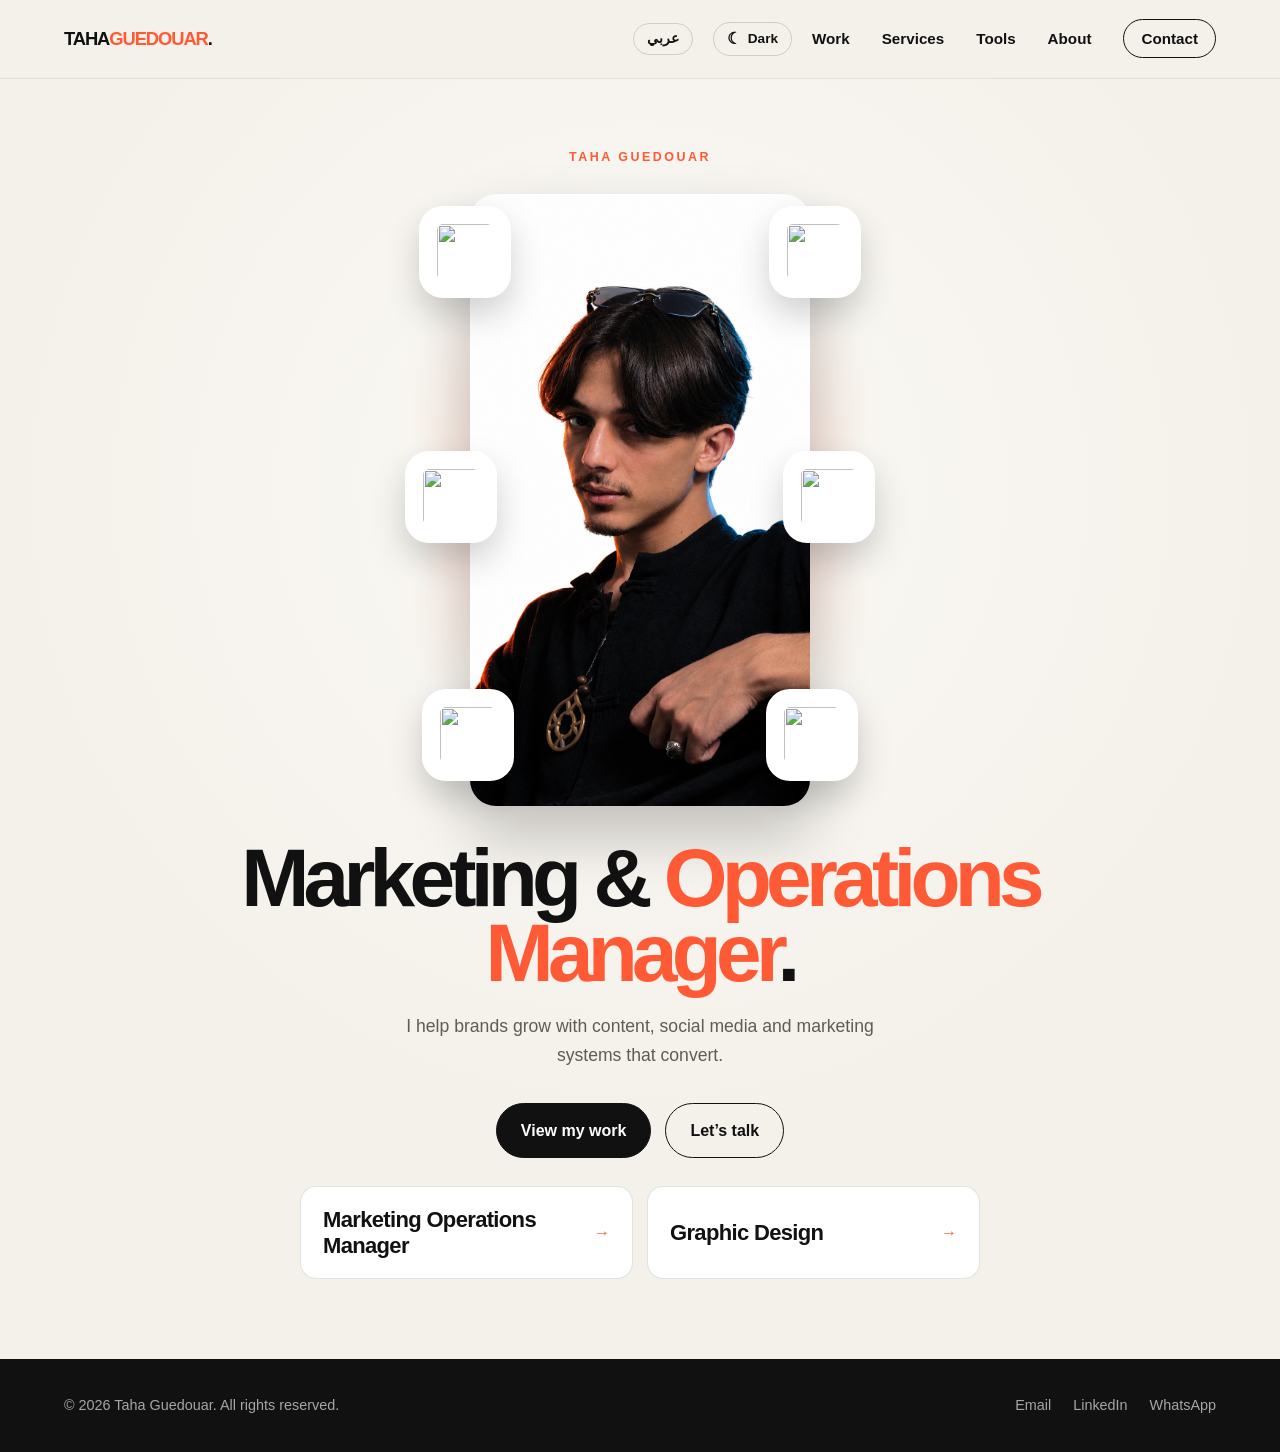
==== commit b44bdc2e: "Update print statement from 'Hello' to 'Goodbye'" ====
--- a/index.html
+++ b/index.html
@@ -1 +1 @@
-<!DOCTYPE html><html lang="en"><head><meta charset="UTF-8"/><meta name="viewport" content="width=device-width, initial-scale=1.0"/><title>Taha Guedouar — Marketing & Operations Manager</title><meta name="description" content="Portfolio of Taha Guedouar — Marketing & Operations Manager specializing in content, social media and marketing systems. 25M+ views, 30+ brands."/><meta name="author" content="Taha Guedouar"/><meta name="keywords" content="Taha Guedouar, Marketing & Operations Manager, social media manager, content creator, marketing automation, Algeria, Qatar"/><link rel="canonical" href="https://tahaguedouar.xyz/"/><meta property="og:type" content="website"/><meta property="og:url" content="https://tahaguedouar.xyz/"/><meta property="og:title" content="Taha Guedouar — Marketing & Operations Manager"/><meta property="og:description" content="I help brands grow with content, social media and marketing systems that convert. 25M+ views · 30+ brands · 13+ agencies."/><meta property="og:image" content="https://tahaguedouar.xyz/hero-right.jpg.png"/><meta property="og:image:alt" content="Taha Guedouar"/><meta name="twitter:card" content="summary_large_image"/><meta name="twitter:title" content="Taha Guedouar — Marketing & Operations Manager"/><meta name="twitter:description" content="I help brands grow with content, social media and marketing systems that convert."/><meta name="twitter:image" content="https://tahaguedouar.xyz/hero-right.jpg.png"/><link rel="icon" href="data:image/svg+xml,<svg xmlns=%22http://www.w3.org/2000/svg%22 viewBox=%220 0 100 100%22><rect width=%22100%22 height=%22100%22 rx=%2222%22 fill=%22%23ff5a36%22/><text x=%2250%22 y=%2270%22 font-size=%2254%22 font-family=%22Arial%22 font-weight=%22bold%22 text-anchor=%22middle%22 fill=%22white%22>TG</text></svg>"/><style>:root{--black:#111111;--white:#ffffff;--cream:#f4f1eb;--gray:#777777;--orange:#ff5a36;--max-width:1200px}*{margin:0;padding:0;box-sizing:border-box}html{scroll-behavior:smooth}body{background:var(--cream);color:var(--black);font-family:Arial,Helvetica,sans-serif;line-height:1.6;overflow-x:hidden;transition:background .3s ease,color .3s ease}a{color:inherit;text-decoration:none}button{font:inherit}.container{width:min(90%,var(--max-width));margin:0 auto}.navbar{position:fixed;top:0;left:0;z-index:1000;width:100%;background:rgba(244,241,235,0.92);border-bottom:1px solid rgba(0,0,0,0.08);backdrop-filter:blur(14px)}.nav-container{min-height:78px;display:flex;align-items:center;justify-content:space-between}.logo{font-size:1.15rem;font-weight:900;letter-spacing:-0.06em}.logo span{color:var(--orange)}.nav-right{display:flex;align-items:center;gap:20px}.nav-links{display:flex;align-items:center;gap:32px;list-style:none;font-size:0.95rem;font-weight:600}.nav-links a{transition:color 0.2s ease}.nav-links a:hover{color:var(--orange)}.nav-contact{padding:10px 17px;border:1px solid var(--black);border-radius:999px}.nav-contact:hover{color:var(--white)!important;background:var(--black)}.theme-toggle{display:inline-flex;align-items:center;gap:7px;border:1px solid rgba(0,0,0,0.15);background:transparent;cursor:pointer;font-size:0.85rem;font-weight:700;line-height:1;color:var(--black);padding:8px 13px;border-radius:999px;transition:all .2s ease}.theme-toggle:hover{background:var(--black);color:var(--white);border-color:var(--black)}.theme-toggle .tt-ic{font-size:1rem}.menu-button{display:none;border:0;color:var(--black);background:transparent;font-size:1.8rem;cursor:pointer}.hero{position:relative;min-height:760px;margin-top:78px;display:flex;flex-direction:column;align-items:center;justify-content:center;text-align:center;padding:70px 6% 80px;background:radial-gradient(circle at 50% 32%,#fbf9f4 0%,var(--cream) 60%)}.hero .small-label{margin-bottom:26px;color:var(--orange);font-size:0.78rem;font-weight:900;letter-spacing:0.2em;text-transform:uppercase;opacity:0;animation:fadeUp .8s ease .1s forwards}.portrait-wrap{position:relative;width:clamp(240px,32vw,340px);aspect-ratio:3/4;margin-bottom:34px;animation:floatY 6s ease-in-out infinite}.portrait-wrap:before{content:"";position:absolute;inset:-22px;border-radius:34px;background:radial-gradient(circle,rgba(255,90,54,0.35),transparent 70%);filter:blur(26px);z-index:0;animation:glow 4.5s ease-in-out infinite}.portrait{position:relative;z-index:1;width:100%;height:100%;object-fit:cover;object-position:center top;border-radius:26px;background:#e9e7e1;box-shadow:0 30px 60px rgba(0,0,0,0.22)}.float-ic{position:absolute;z-index:5;width:92px;height:92px;object-fit:contain;padding:18px;background:var(--white);border-radius:24px;box-shadow:0 16px 34px rgba(0,0,0,0.18);animation:bob 6s ease-in-out infinite}.float-ic.fi1{top:2%;left:-15%;animation-delay:0s}.float-ic.fi2{top:42%;left:-19%;animation-delay:.6s}.float-ic.fi3{bottom:4%;left:-14%;animation-delay:1.2s}.float-ic.fi4{top:2%;right:-15%;animation-delay:.3s}.float-ic.fi5{top:42%;right:-19%;animation-delay:.9s}.float-ic.fi6{bottom:4%;right:-14%;animation-delay:1.5s}@keyframes bob{0%,100%{transform:translateY(0)}50%{transform:translateY(-8px)}}@media(max-width:1100px){.float-ic{width:70px;height:70px;padding:14px}.float-ic.fi1,.float-ic.fi3{left:-8%}.float-ic.fi4,.float-ic.fi6{right:-8%}.float-ic.fi2{left:-11%}.float-ic.fi5{right:-11%}}@media(max-width:760px){.float-ic{width:44px;height:44px;padding:9px;border-radius:13px}.float-ic.fi1,.float-ic.fi3{left:-4%}.float-ic.fi4,.float-ic.fi6{right:-4%}.float-ic.fi2{left:-6%}.float-ic.fi5{right:-6%}.float-ic.fi2,.float-ic.fi5{top:46%}}.hero h1{max-width:900px;font-size:clamp(2.8rem,6.4vw,6rem);line-height:0.92;letter-spacing:-0.07em;opacity:0;animation:fadeUp .8s ease .25s forwards}.hero h1 span{color:var(--orange)}.hero-description{max-width:520px;margin-top:22px;color:#5f5b55;font-size:1.1rem;opacity:0;animation:fadeUp .8s ease .4s forwards}.hero-cta{margin-top:34px;display:flex;gap:14px;flex-wrap:wrap;justify-content:center;opacity:0;animation:fadeUp .8s ease .55s forwards}.hero-btn{padding:14px 24px;border-radius:999px;font-weight:800;border:1px solid var(--black);transition:all .25s ease}.hero-btn.primary{background:var(--black);color:var(--white)}.hero-btn.primary:hover{background:var(--orange);border-color:var(--orange);color:#fff;transform:translateY(-3px)}.hero-btn.ghost:hover{background:var(--black);color:var(--white);transform:translateY(-3px)}@keyframes floatY{0%,100%{transform:translateY(0)}50%{transform:translateY(-16px)}}@keyframes glow{0%,100%{opacity:0.55;transform:scale(1)}50%{opacity:0.9;transform:scale(1.06)}}@keyframes fadeUp{from{opacity:0;transform:translateY(18px)}to{opacity:1;transform:translateY(0)}}@media(prefers-reduced-motion:reduce){.portrait-wrap,.portrait-wrap:before,.float-ic{animation:none}.hero .small-label,.hero h1,.hero-description,.hero-cta{animation:none;opacity:1}}.stats-section{background:var(--cream);padding:20px 0 30px}.stats-grid{display:grid;grid-template-columns:repeat(4,1fr);gap:20px;max-width:1000px;margin:0 auto}.stat{text-align:center;padding:18px 10px}.stat-num{font-size:clamp(2.6rem,5vw,4rem);font-weight:900;letter-spacing:-0.05em;color:var(--orange);line-height:1}.stat-label{margin-top:8px;font-weight:700;color:var(--gray);font-size:0.95rem}@media(max-width:650px){.stats-grid{grid-template-columns:1fr 1fr;gap:6px}}.logos-section{background:var(--black);padding:34px 0;overflow:hidden}.logo-track{display:flex;gap:40px;width:max-content;align-items:center;animation:scrollLeft 32s linear infinite}.logo-track:hover{animation-play-state:paused}.logo-item{display:inline-flex;align-items:center;justify-content:center;background:var(--white);border-radius:14px;padding:14px 22px;height:84px;min-width:150px;box-shadow:0 6px 18px rgba(0,0,0,0.25)}.logo-item img{max-height:56px;max-width:150px;object-fit:contain}@keyframes scrollLeft{from{transform:translateX(0)}to{transform:translateX(-50%)}}.tools-section{background:var(--white);padding:120px 0;overflow:hidden;text-align:center}.tools-coverflow{position:relative;height:300px;max-width:860px;margin:50px auto 0}.tool-card{position:absolute;top:50%;left:50%;width:180px;display:flex;flex-direction:column;align-items:center;justify-content:flex-start;gap:16px;transition:all .7s cubic-bezier(.2,.8,.2,1);opacity:0;pointer-events:none}.tool-card img,.tool-card .tool-badge{width:96px;height:96px;object-fit:contain;transition:all .7s cubic-bezier(.2,.8,.2,1)}.tool-card .tool-badge{display:flex;align-items:center;justify-content:center;background:var(--cream);border:2px solid #e2ddd2;border-radius:24px;color:var(--black);font-weight:900;font-size:2rem}.tool-card .tname{font-weight:800;color:var(--black);opacity:0;transition:all .5s;font-size:1.05rem;text-align:center}.pos-center{transform:translate(-50%,-50%);opacity:1;z-index:3}.pos-center img,.pos-center .tool-badge{width:150px;height:150px}.pos-center .tool-badge{font-size:3rem;border-radius:32px}.pos-center .tname{opacity:1;font-size:1.2rem}.pos-left{transform:translate(calc(-50% - 250px),-50%) scale(0.66);opacity:0.45;z-index:1}.pos-right{transform:translate(calc(-50% + 250px),-50%) scale(0.66);opacity:0.45;z-index:1}.pos-hidden{transform:translate(-50%,-50%) scale(0.3);opacity:0}.introduction{padding:130px 0;background:var(--cream);text-align:center}.intro-grid{max-width:900px;margin:0 auto}.intro-title{font-size:clamp(2.4rem,4.6vw,4.4rem);line-height:1.05;letter-spacing:-0.05em;margin-bottom:24px}.intro-text{color:var(--gray);font-size:1.18rem;max-width:640px;margin:0 auto}section{scroll-margin-top:90px}.section{padding:140px 0}.section-header{display:flex;flex-direction:column;align-items:center;text-align:center;gap:16px;margin-bottom:70px}.section-title{font-size:clamp(2.8rem,5.5vw,5.5rem);line-height:0.95;letter-spacing:-0.08em}.section-description{max-width:520px;color:var(--gray);font-size:1.1rem}.work-section{background:var(--white)}.xp-list{display:flex;flex-direction:column;gap:120px}.xp-row{display:grid;grid-template-columns:1fr 1fr;gap:70px;align-items:center}.xp-row:nth-child(even) .xp-media{order:2}.xp-media{position:relative}.xp-num{position:absolute;top:-46px;left:-6px;font-size:clamp(4rem,9vw,8rem);font-weight:900;letter-spacing:-0.06em;color:transparent;-webkit-text-stroke:2px rgba(17,17,17,0.12);z-index:0}.xp-imgwrap{position:relative;aspect-ratio:4/3;border-radius:20px;overflow:hidden}.xp-img{width:100%;height:100%;object-fit:cover;display:block;transition:transform .8s cubic-bezier(.2,.8,.2,1)}.xp-imgwrap.multi .xp-img{position:absolute;inset:0;opacity:0;transition:opacity .9s ease,transform .8s cubic-bezier(.2,.8,.2,1)}.xp-imgwrap.multi .xp-img.active{opacity:1}.xp-imgwrap.multi .xp-img{position:absolute;inset:0;opacity:0;transition:opacity 1s ease}.xp-imgwrap.multi .xp-img.active{opacity:1}.xp-row:hover .xp-img{transform:scale(1.05)}.xp-imgwrap.noimg .xp-img{display:none}.xp-imgwrap:after{content:"";position:absolute;inset:0;background:linear-gradient(120deg,transparent 82%,rgba(244,241,235,0.85) 100%);pointer-events:none}.xp-row:nth-child(even) .xp-imgwrap:after{background:linear-gradient(240deg,transparent 82%,rgba(244,241,235,0.85) 100%)}.xp-company{color:var(--orange);font-size:0.8rem;font-weight:900;letter-spacing:0.16em;text-transform:uppercase}.xp-role{margin:12px 0 14px;font-size:clamp(2rem,3.6vw,3.2rem);line-height:0.98;letter-spacing:-0.05em}.xp-meta{display:flex;flex-wrap:wrap;gap:10px;margin-bottom:18px}.xp-meta span{font-size:0.82rem;font-weight:700;color:var(--gray);border:1px solid #ddd9d1;border-radius:999px;padding:5px 12px}.xp-highlight{color:var(--black);font-size:1.05rem;font-weight:700;margin-bottom:12px;border-left:3px solid var(--orange);padding-left:14px}.xp-desc{color:var(--gray);font-size:1.05rem;max-width:520px}.xp-link{display:inline-block;margin-top:22px;font-weight:800}.xp-link:hover{color:var(--orange)}.reveal{opacity:0;transform:translateY(40px);transition:opacity .7s ease,transform .7s cubic-bezier(.2,.8,.2,1)}.reveal.in{opacity:1;transform:none}@media(prefers-reduced-motion:reduce){.reveal{opacity:1;transform:none}}@media(max-width:760px){.reveal{opacity:1;transform:none;transition:none}}.about-section{color:var(--white);background:var(--black)}.about-grid{display:grid;grid-template-columns:0.9fr 1.1fr;gap:80px;align-items:start}.about-title{font-size:clamp(2.6rem,5vw,4.6rem);line-height:0.95;letter-spacing:-0.06em}.about-content p{margin-bottom:25px;color:#c1c1c1;font-size:1.15rem}.skills{display:flex;flex-wrap:wrap;gap:12px;margin-top:38px;list-style:none}.skills li{display:inline-flex;align-items:center;padding:12px 20px;color:var(--white);background:rgba(255,255,255,0.05);border:1px solid #3e3e3e;border-radius:999px;font-weight:700;font-size:1.02rem;transition:all .2s ease}.skills li:hover{background:var(--orange);border-color:var(--orange)}.skills li:before{content:"↗";margin-right:8px;color:var(--orange)}.skills li:hover:before{color:var(--white)}.services-section{background:var(--cream);padding:140px 0}.services-grid{display:grid;grid-template-columns:repeat(4,1fr);gap:22px}.service-card{background:var(--white);border:1px solid #e2ddd2;border-radius:18px;padding:30px 26px;transition:transform .3s ease,box-shadow .3s ease}.service-card:hover{transform:translateY(-8px);box-shadow:0 20px 44px rgba(0,0,0,0.1)}.service-num{color:var(--orange);font-weight:900;font-size:0.85rem;letter-spacing:0.1em}.service-card h3{margin:14px 0 10px;font-size:1.3rem;line-height:1.1}.service-card p{color:var(--gray);font-size:0.98rem}.service-contact{display:inline-block;margin-top:16px;font-weight:800;font-size:0.9rem;color:var(--orange)}.service-contact:hover{color:var(--black)}html[data-theme=dark] .service-contact:hover{color:#fff}.services-cta{text-align:center;margin-top:60px}.services-cta a{display:inline-block;padding:16px 30px;background:var(--black);color:var(--white);border-radius:999px;font-weight:800;transition:all .25s ease}.services-cta a:hover{background:var(--orange);transform:translateY(-3px)}@media(max-width:900px){.services-grid{grid-template-columns:1fr 1fr}}@media(max-width:560px){.services-grid{grid-template-columns:1fr}}.contact-section{padding:130px 0;color:var(--white);background:var(--orange)}.contact-head{text-align:center}.contact-title{font-size:clamp(2.6rem,6vw,5rem);line-height:0.9;letter-spacing:-0.06em}.contact-description{max-width:520px;margin:22px auto 55px;font-size:1.12rem}.contact-wrap{display:grid;grid-template-columns:1.05fr 0.95fr;gap:40px;max-width:1000px;margin:0 auto}.contact-form{display:flex;flex-direction:column;gap:14px}.contact-form input,.contact-form textarea{padding:15px 18px;border-radius:14px;border:none;font-size:1rem;font-family:inherit;background:rgba(255,255,255,0.96);color:var(--black)}.contact-form textarea{min-height:140px;resize:vertical}.contact-form button{padding:16px;border:none;border-radius:14px;background:var(--black);color:var(--white);font-weight:800;cursor:pointer;transition:transform .2s ease}.contact-form button:hover{transform:translateY(-3px)}.contact-cards{display:flex;flex-direction:column;gap:14px}.contact-card{display:flex;align-items:center;gap:16px;background:rgba(255,255,255,0.14);border:1px solid rgba(255,255,255,0.28);border-radius:16px;padding:15px 18px;transition:background .2s ease,transform .2s ease}.contact-card:hover{background:rgba(255,255,255,0.24);transform:translateY(-2px)}.contact-card .ic{flex:none;width:46px;height:46px;border-radius:12px;background:rgba(255,255,255,0.2);display:flex;align-items:center;justify-content:center;color:#fff}.contact-card>span:last-child{display:flex;flex-direction:column}.contact-card .cc-label{font-size:0.72rem;text-transform:uppercase;letter-spacing:0.1em;opacity:0.85}.contact-card .cc-val{font-weight:800;font-size:1rem;word-break:break-word}@media(max-width:850px){.contact-wrap{grid-template-columns:1fr}}footer{padding:35px 0;color:#a6a6a6;background:var(--black);font-size:0.9rem}.footer-container{display:flex;align-items:center;justify-content:space-between;gap:20px}.social-links{display:flex;gap:22px}.social-links a:hover{color:var(--white)}.back-to-top{position:fixed;right:22px;bottom:22px;z-index:20;width:45px;height:45px;display:none;align-items:center;justify-content:center;color:var(--white);background:var(--black);border-radius:50%;cursor:pointer}.back-to-top.visible{display:flex}@media (max-width:850px){.intro-grid,.about-grid{grid-template-columns:1fr;gap:50px}}@media (max-width:650px){.nav-container{min-height:68px}.nav-links{position:absolute;top:68px;left:0;width:100%;display:none;flex-direction:column;align-items:flex-start;gap:22px;padding:25px 5%;background:var(--cream);border-bottom:1px solid #d7d3cb}.nav-links.active{display:flex}.menu-button{display:block}.hero{margin-top:68px}.section{padding:90px 0}.introduction{padding:90px 0}.section-header{margin-bottom:44px}.xp-list{gap:80px}.xp-row{grid-template-columns:1fr;gap:26px}.xp-row:nth-child(even) .xp-media{order:0}.xp-num{top:-32px}.contact-section{padding:100px 0}.footer-container{display:block}.social-links{margin-top:18px}}html[data-theme=dark] body{background:#141310;color:#f4f1eb}html[data-theme=dark] .navbar{background:rgba(20,19,16,0.9);border-bottom-color:rgba(255,255,255,0.08)}html[data-theme=dark] .logo{color:#f4f1eb}html[data-theme=dark] .nav-links a,html[data-theme=dark] .theme-toggle,html[data-theme=dark] .menu-button{color:#f4f1eb}html[data-theme=dark] .theme-toggle{border-color:rgba(255,255,255,0.25)}html[data-theme=dark] .theme-toggle:hover{background:#f4f1eb;color:#141310;border-color:#f4f1eb}html[data-theme=dark] .nav-links{background:#141310;border-bottom-color:#2c2a22}html[data-theme=dark] .nav-contact{border-color:#f4f1eb}html[data-theme=dark] .nav-contact:hover{background:#f4f1eb;color:#141310!important}html[data-theme=dark] .hero{background:radial-gradient(circle at 50% 32%,#211d16 0%,#141310 60%)}html[data-theme=dark] .hero-description{color:#b9b4a9}html[data-theme=dark] .hero-btn{border-color:#f4f1eb;color:#f4f1eb}html[data-theme=dark] .hero-btn.primary{background:#f4f1eb;color:#141310}html[data-theme=dark] .hero-btn.primary:hover{background:var(--orange);border-color:var(--orange);color:#fff}html[data-theme=dark] .float-ic{background:#211e18;box-shadow:0 16px 34px rgba(0,0,0,0.5)}html[data-theme=dark] .stats-section{background:#141310}html[data-theme=dark] .stat-label{color:#b9b4a9}html[data-theme=dark] .introduction{background:#17150f}html[data-theme=dark] .intro-text,html[data-theme=dark] .section-description{color:#b9b4a9}html[data-theme=dark] .work-section{background:#141310}html[data-theme=dark] .xp-desc{color:#b9b4a9}html[data-theme=dark] .xp-highlight{color:#f4f1eb}html[data-theme=dark] .xp-meta span{color:#b9b4a9;border-color:#3a382f}html[data-theme=dark] .xp-num{-webkit-text-stroke-color:rgba(244,241,235,0.16)}html[data-theme=dark] .xp-imgwrap:after{background:linear-gradient(120deg,transparent 82%,rgba(20,19,16,0.85) 100%)}html[data-theme=dark] .xp-row:nth-child(even) .xp-imgwrap:after{background:linear-gradient(240deg,transparent 82%,rgba(20,19,16,0.85) 100%)}html[data-theme=dark] .tools-section{background:#17150f}html[data-theme=dark] .tool-card .tname{color:#f4f1eb}html[data-theme=dark] .tool-card .tool-badge{background:#211e18;border-color:#3a382f;color:#f4f1eb}html[data-theme=dark] .tool-card .ti-invert{filter:invert(1) brightness(1.6)}html[data-theme=dark] .services-section{background:#141310}html[data-theme=dark] .service-card{background:#1b1912;border-color:#2f2c24}html[data-theme=dark] .service-card p{color:#b9b4a9}html[dir=rtl] body{font-family:"Segoe UI",Tahoma,Arial,sans-serif}html[dir=rtl] .nav-links{font-weight:700}html[dir=rtl] .xp-num{left:auto;right:-6px}html[dir=rtl] .xp-highlight{border-left:none;border-right:3px solid var(--orange);padding-left:0;padding-right:14px}html[dir=rtl] .skills li:before{margin-right:0;margin-left:8px}html[dir=rtl] .contact-card>span:last-child,html[dir=rtl] .stat,html[dir=rtl] .section-header{text-align:right}html[dir=rtl] .section-header{align-items:center;text-align:center}</style><link rel="stylesheet" href="animations.css"></head><body><div id="tg-preloader" aria-hidden="true"><div class="tg-preloader-inner"><span class="tg-monogram">TG<span class="tg-dot">.</span></span><div class="tg-loader-bar"><span></span></div></div></div><div id="tg-scroll-progress" aria-hidden="true"></div><header class="navbar"><div class="container nav-container"><a class="logo" href="#home">TAHA<span>GUEDOUAR</span>.</a><div class="nav-right"><button class="theme-toggle" id="langToggle" aria-label="Switch language">عربي</button><button class="theme-toggle" id="themeToggle" aria-label="Toggle dark mode"><span class="tt-ic">☾</span><span class="tt-label">Dark</span></button><button class="menu-button" id="menuButton" aria-label="Open navigation menu" aria-expanded="false">☰</button><nav><ul class="nav-links" id="navLinks"><li><a href="#work" data-en="Work" data-ar="أعمالي">Work</a></li><li><a href="#services" data-en="Services" data-ar="الخدمات">Services</a></li><li><a href="#tools" data-en="Tools" data-ar="الأدوات">Tools</a></li><li><a href="#about" data-en="About" data-ar="نبذة">About</a></li><li><a class="nav-contact" href="#contact" data-en="Contact" data-ar="تواصل">Contact</a></li></ul></nav></div></div></header><main><section class="hero" id="home"><span class="small-label">Taha Guedouar</span><div class="portrait-wrap"><img class="float-ic fi1" id="notionIc" src="https://cdn.simpleicons.org/notion/111111" alt="" aria-hidden="true"><img class="float-ic fi2" src="https://cdn.simpleicons.org/googlegemini/8E75FF" alt="" aria-hidden="true"><img class="float-ic fi3" src="https://cdn.simpleicons.org/n8n/EA4B71" alt="" aria-hidden="true"><img class="float-ic fi4" src="https://cdn.simpleicons.org/claude/D97757" alt="" aria-hidden="true"><img class="float-ic fi5" src="https://cdn.simpleicons.org/googlesheets/34A853" alt="" aria-hidden="true"><img class="float-ic fi6" src="https://cdn.simpleicons.org/instagram/E4405F" alt="" aria-hidden="true"><img class="portrait" src="hero-right.jpg.png" alt="Taha Guedouar"></div><h1 data-en="Marketing &amp; |Operations Manager|." data-ar="مدير |التسويق والعمليات|."><span class="h1txt">Marketing &amp; </span><span>Operations Manager</span><span class="h1txt">.</span></h1><p class="hero-description" data-en="I help brands grow with content, social media and marketing systems that convert." data-ar="أساعد العلامات التجارية على النمو عبر المحتوى ووسائل التواصل وأنظمة تسويق تحقق نتائج.">I help brands grow with content, social media and marketing systems that convert.</p><div class="hero-cta"><a class="hero-btn primary" href="#work" data-en="View my work" data-ar="شاهد أعمالي">View my work</a><a class="hero-btn ghost" href="#contact" data-en="Let’s talk" data-ar="لنتحدّث">Let’s talk</a></div><div class="tg-role-cards" role="tablist" aria-label="Portfolio Role"><button type="button" class="tg-role-card" data-role="marketing" aria-selected="false"><span class="tg-role-dot"></span><span class="tg-role-title" data-en="Marketing Operations Manager" data-ar="مدير التسويق والعمليات">Marketing Operations Manager</span></button><button type="button" class="tg-role-card" data-role="graphic" aria-selected="false"><span class="tg-role-dot"></span><span class="tg-role-title" data-en="Graphic Design" data-ar="التصميم الجرافيكي">Graphic Design</span></button></div></section><div id="marketing-section" class="tg-role-panel" hidden><section class="stats-section"><div class="container stats-grid"><div class="stat"><div class="stat-num" data-target="25" data-suffix="M+">0</div><div class="stat-label">Views generated</div></div><div class="stat"><div class="stat-num" data-target="30" data-suffix="+">0</div><div class="stat-label">Brands managed</div></div><div class="stat"><div class="stat-num" data-target="13" data-suffix="+">0</div><div class="stat-label">Agencies onboarded</div></div><div class="stat"><div class="stat-num" data-target="5" data-suffix="">0</div><div class="stat-label">Companies</div></div></div></section><section class="introduction"><div class="container intro-grid reveal"><h2 class="intro-title" data-en="I connect marketing, content, and design." data-ar="أجمع بين التسويق والمحتوى والتصميم.">I connect marketing, content, and design.</h2><div class="intro-text"><p data-en="Marketing &amp; Operations Manager with experience since 2022 across Qatar and Algeria, combining social media management, content production, team leadership, and marketing automation to build scalable systems and campaigns generating 25M+ total views." data-ar="مدير تسويق وعمليات بخبرة تمتد منذ عام 2022 في قطر والجزائر، أجمع بين إدارة وسائل التواصل الاجتماعي وإنتاج المحتوى وقيادة الفرق وأتمتة التسويق لبناء أنظمة وحملات قابلة للتوسع حققت أكثر من 25 مليون مشاهدة.">Marketing &amp; Operations Manager with experience since 2022 across Qatar and Algeria, combining social media management, content production, team leadership, and marketing automation to build scalable systems and campaigns generating 25M+ total views.</p></div></div></section><section class="section work-section" id="work"><div class="container"><div class="section-header reveal"><h2 class="section-title" data-en="Selected work." data-ar="أعمال مختارة.">Selected work.</h2><p class="section-description" data-en="Roles and projects that show my approach to marketing, content and design." data-ar="أدوار ومشاريع توضّح نهجي في التسويق والمحتوى والتصميم.">Roles and projects that show my approach to marketing, content and design.</p></div><div class="xp-list"><article class="xp-row reveal"><div class="xp-media"><span class="xp-num">01</span><div class="xp-imgwrap" style="background:linear-gradient(135deg,#f15a32,#ffb43f)"><img class="xp-img active" src="Untitled%20design.png" alt="Spotter Solutions / Spotter Maps" loading="lazy"></div></div><div class="xp-body"><span class="xp-company" data-en="Spotter Solutions / Spotter Maps" data-ar="سبوتر سولوشنز / سبوتر مابس">Spotter Solutions / Spotter Maps</span><h3 class="xp-role" data-en="Marketing Manager / Operations Manager" data-ar="مدير التسويق / مدير العمليات">Marketing Manager / Operations Manager</h3><div class="xp-meta"><span>2026 – Nov 2026</span><span data-en="Batna, Algeria — working nationally" data-ar="باتنة، الجزائر — عمل وطني">Batna, Algeria — working nationally</span></div><p class="xp-highlight" data-en="Built pre-launch systems for AI customer support, automated email communication, social media reporting, and internal team workflows." data-ar="بناء أنظمة ما قبل الإطلاق لدعم العملاء بالذكاء الاصطناعي، والتواصل الآلي عبر البريد الإلكتروني، وتقارير وسائل التواصل الاجتماعي، وسير عمل الفريق الداخلي.">Built pre-launch systems for AI customer support, automated email communication, social media reporting, and internal team workflows.</p><p class="xp-desc" data-en="Led a 7-person team overseeing social media, content production, recruitment, and daily marketing operations; supported commercial expansion across three departments (sold packaging and printing solutions to 50+ shops, signed 10+ businesses to social media packages, acquired 2 corporate clients for development solutions); produced launch and commercial videos." data-ar="قيادة فريق مكون من 7 أشخاص للإشراف على وسائل التواصل الاجتماعي وإنتاج المحتوى والتوظيف والعمليات التسويقية اليومية؛ دعم التوسع التجاري عبر ثلاثة أقسام (بيع حلول التغليف والطباعة لأكثر من 50 متجراً، توقيع عقود باقات التواصل الاجتماعي مع أكثر من 10 شركات، واستقطاب عميلين من الشركات لحلول التطوير)؛ وإنتاج فيديوهات الإطلاق والإعلانات التجارية.">Led a 7-person team overseeing social media, content production, recruitment, and daily marketing operations; supported commercial expansion across three departments (sold packaging and printing solutions to 50+ shops, signed 10+ businesses to social media packages, acquired 2 corporate clients for development solutions); produced launch and commercial videos.</p><a class="xp-link" href="https://lnkd.in/p/dgUXW3MC" target="_blank" rel="noopener" data-en="View more →" data-ar="عرض المزيد →">View more &rarr;</a></div></article><article class="xp-row reveal"><div class="xp-media"><span class="xp-num">02</span><div class="xp-imgwrap" style="background:linear-gradient(135deg,#5147d9,#a46dff)"><img class="xp-img active" src="Screenshot%202026-09-11%20021801.png" alt="Freelance" loading="lazy"></div></div><div class="xp-body"><span class="xp-company" data-en="Freelance" data-ar="عمل حر">Freelance</span><h3 class="xp-role" data-en="Freelance Social Media Manager" data-ar="مدير وسائل التواصل الاجتماعي (عمل حر)">Freelance Social Media Manager</h3><div class="xp-meta"><span>2022 – Present</span><span data-en="Qatar and Algeria" data-ar="قطر والجزائر">Qatar and Algeria</span></div><p class="xp-highlight" data-en="30+ businesses managed; 18M+ total views across client video and social media campaigns." data-ar="إدارة أكثر من 30 شركة؛ تحقيق أكثر من 18 مليون مشاهدة عبر حملات الفيديو ووسائل التواصل الاجتماعي للعملاء.">30+ businesses managed; 18M+ total views across client video and social media campaigns.</p><p class="xp-desc" data-en="Managed social media, content production, branding, and marketing automation for 30+ businesses (specializing in travel agencies, marketing agencies, restaurants, and hotels), generating 18M+ total views across client video and social media campaigns." data-ar="إدارة وسائل التواصل الاجتماعي وإنتاج المحتوى وبناء الهوية التجارية وأتمتة التسويق لأكثر من 30 شركة (مع التخصص في وكالات السفر ووكالات التسويق والمطاعم والفنادق)، مما حقق أكثر من 18 مليون مشاهدة عبر حملات الفيديو ووسائل التواصل الاجتماعي للعملاء.">Managed social media, content production, branding, and marketing automation for 30+ businesses (specializing in travel agencies, marketing agencies, restaurants, and hotels), generating 18M+ total views across client video and social media campaigns.</p><a class="xp-link" href="https://lnkd.in/p/dgUXW3MC" target="_blank" rel="noopener" data-en="View more →" data-ar="عرض المزيد →">View more &rarr;</a></div></article><article class="xp-row reveal"><div class="xp-media"><span class="xp-num">03</span><div class="xp-imgwrap" style="background:linear-gradient(135deg,#087466,#76c8a8)"><img class="xp-img active" src="chaker.JPG" alt="Hotel Chaker" loading="lazy"></div></div><div class="xp-body"><span class="xp-company" data-en="Hotel Chaker" data-ar="فندق شاكر">Hotel Chaker</span><h3 class="xp-role" data-en="Marketing Manager" data-ar="مدير التسويق">Marketing Manager</h3><div class="xp-meta"><span>2025 – 2026</span><span data-en="Batna, Algeria" data-ar="باتنة، الجزائر">Batna, Algeria</span></div><p class="xp-highlight" data-en="Full media coverage for 4 hotel events alongside CRM and automated communication workflows." data-ar="تغطية إعلامية شاملة لـ 4 فعاليات فندقية إلى جانب تحسينات نظام إدارة علاقات العملاء وأتمتة التواصل مع العملاء.">Full media coverage for 4 hotel events alongside CRM and automated communication workflows.</p><p class="xp-desc" data-en="Led hotel marketing strategy, social media management, and full media coverage for 4 hotel events; implemented CRM improvements and automated customer communication workflows." data-ar="قيادة استراتيجية التسويق الفندقي وإدارة وسائل التواصل الاجتماعي والتغطية الإعلامية الكاملة لـ 4 فعاليات فندقية؛ وتنفيذ تحسينات في نظام إدارة علاقات العملاء وأتمتة مسارات التواصل مع العملاء.">Led hotel marketing strategy, social media management, and full media coverage for 4 hotel events; implemented CRM improvements and automated customer communication workflows.</p><a class="xp-link" href="https://lnkd.in/p/dgUXW3MC" target="_blank" rel="noopener" data-en="View more →" data-ar="عرض المزيد →">View more &rarr;</a></div></article><article class="xp-row reveal"><div class="xp-media"><span class="xp-num">04</span><div class="xp-imgwrap multi" style="background:linear-gradient(135deg,#1b1b1b,#565656)"><img class="xp-img active" src="Screenshot%202026-09-11%20022720.png" alt="Pikbox" loading="lazy"><img class="xp-img" src="IMG_0641.JPG" alt="Pikbox" loading="lazy"></div></div><div class="xp-body"><span class="xp-company" data-en="Pikbox" data-ar="بيكبوكس">Pikbox</span><h3 class="xp-role" data-en="Social Media &amp; Content Creator" data-ar="صانع محتوى ومدير وسائل التواصل الاجتماعي">Social Media &amp; Content Creator</h3><div class="xp-meta"><span>2024 – 2025</span><span data-en="Algiers, Algeria" data-ar="الجزائر العاصمة، الجزائر">Algiers, Algeria</span></div><p class="xp-highlight" data-en="Generated 7M+ total views across published campaigns." data-ar="تحقيق أكثر من 7 ملايين مشاهدة عبر الحملات المنشورة.">Generated 7M+ total views across published campaigns.</p><p class="xp-desc" data-en="Produced scripts, graphic designs, and videos, contributed to social media strategy, appeared on camera, and generated 7M+ total views across published campaigns." data-ar="إنتاج النصوص والتصاميم الجرافيكية والفيديوهات، والمساهمة في استراتيجية وسائل التواصل الاجتماعي، والظهور أمام الكاميرا، وتحقيق أكثر من 7 ملايين مشاهدة عبر الحملات المنشورة.">Produced scripts, graphic designs, and videos, contributed to social media strategy, appeared on camera, and generated 7M+ total views across published campaigns.</p><a class="xp-link" href="https://lnkd.in/p/dgUXW3MC" target="_blank" rel="noopener" data-en="View more →" data-ar="عرض المزيد →">View more &rarr;</a></div></article><article class="xp-row reveal"><div class="xp-media"><span class="xp-num">05</span><div class="xp-imgwrap multi" style="background:linear-gradient(135deg,#e4405f,#ffa36c)"><img class="xp-img active" src="sitev%202024%20(2).jpg" alt="Melgo" loading="lazy"><img class="xp-img" src="1770910239228.jpg" alt="Melgo" loading="lazy"><img class="xp-img" src="2.jpg" alt="Melgo" loading="lazy"></div></div><div class="xp-body"><span class="xp-company" data-en="Melgo" data-ar="ميلغو">Melgo</span><h3 class="xp-role" data-en="Marketing Manager" data-ar="مدير التسويق">Marketing Manager</h3><div class="xp-meta"><span>2024</span><span data-en="Batna, Algeria" data-ar="باتنة، الجزائر">Batna, Algeria</span></div><p class="xp-highlight" data-en="Supported an Umrah campaign that generated 30+ agency visits and onboarded 13+ partner agencies." data-ar="دعم حملة العمرة التي حققت أكثر من 30 زيارة للوكالة واستقطاب أكثر من 13 وكالة شريكة.">Supported an Umrah campaign that generated 30+ agency visits and onboarded 13+ partner agencies.</p><p class="xp-desc" data-en="Managed marketing, social media, team coordination, event execution, and automation for a tourism business; supported an Umrah campaign that generated 30+ agency visits and onboarded 13+ partner agencies through a local event." data-ar="إدارة التسويق ووسائل التواصل الاجتماعي وتنسيق الفريق وتنفيذ الفعاليات والأتمتة لشركة سياحية؛ ودعم حملة العمرة التي حققت أكثر من 30 زيارة للوكالة واستقطاب أكثر من 13 وكالة شريكة من خلال فعالية محلية.">Managed marketing, social media, team coordination, event execution, and automation for a tourism business; supported an Umrah campaign that generated 30+ agency visits and onboarded 13+ partner agencies through a local event.</p><a class="xp-link" href="https://lnkd.in/p/dgUXW3MC" target="_blank" rel="noopener" data-en="View more →" data-ar="اقرأ المزيد →">View more &rarr;</a></div></article><article class="xp-row reveal"><div class="xp-media"><span class="xp-num">06</span><div class="xp-imgwrap" style="background:linear-gradient(135deg,#1e293b,#334155)"></div></div><div class="xp-body"><span class="xp-company" data-en="University of Batna 1 (University Residence)" data-ar="جامعة باتنة 1 (الإقامة الجامعية)">University of Batna 1 (University Residence)</span><h3 class="xp-role" data-en="Photography &amp; Videography Instructor" data-ar="مدرب التصوير الفوتوغرافي والفيديو">Photography &amp; Videography Instructor</h3><div class="xp-meta"><span>2025</span><span data-en="Batna, Algeria" data-ar="باتنة، الجزائر">Batna, Algeria</span></div><p class="xp-highlight" data-en="Taught practical photography and videography training to 40+ university students." data-ar="تقديم تدريب عملي في التصوير الفوتوغرافي والفيديو لأكثر من 40 طالباً جامعياً.">Taught practical photography and videography training to 40+ university students.</p><p class="xp-desc" data-en="Taught practical photography and videography training to 40+ university students at the University of Batna 1 (University Residence)." data-ar="تقديم تدريب عملي في التصوير الفوتوغرافي والفيديو لأكثر من 40 طالباً جامعياً في جامعة باتنة 1 (الإقامة الجامعية).">Taught practical photography and videography training to 40+ university students at the University of Batna 1 (University Residence).</p></div></article></div></div></section><section class="logos-section"><div class="logo-track" id="logoTrack"><span class="logo-item"><img src="1.png" alt="Client logo" loading="lazy"></span><span class="logo-item"><img src="2.png" alt="Client logo" loading="lazy"></span><span class="logo-item"><img src="3.png" alt="Client logo" loading="lazy"></span><span class="logo-item"><img src="4.png" alt="Client logo" loading="lazy"></span><span class="logo-item"><img src="1.png" alt="Client logo" loading="lazy"></span><span class="logo-item"><img src="2.png" alt="Client logo" loading="lazy"></span><span class="logo-item"><img src="3.png" alt="Client logo" loading="lazy"></span><span class="logo-item"><img src="4.png" alt="Client logo" loading="lazy"></span><span class="logo-item"><img src="1.png" alt="Client logo" loading="lazy"></span><span class="logo-item"><img src="2.png" alt="Client logo" loading="lazy"></span><span class="logo-item"><img src="3.png" alt="Client logo" loading="lazy"></span><span class="logo-item"><img src="4.png" alt="Client logo" loading="lazy"></span><span class="logo-item"><img src="1.png" alt="Client logo" loading="lazy"></span><span class="logo-item"><img src="2.png" alt="Client logo" loading="lazy"></span><span class="logo-item"><img src="3.png" alt="Client logo" loading="lazy"></span><span class="logo-item"><img src="4.png" alt="Client logo" loading="lazy"></span><span class="logo-item"><img src="1.png" alt="Client logo" loading="lazy"></span><span class="logo-item"><img src="2.png" alt="Client logo" loading="lazy"></span><span class="logo-item"><img src="3.png" alt="Client logo" loading="lazy"></span><span class="logo-item"><img src="4.png" alt="Client logo" loading="lazy"></span><span class="logo-item"><img src="1.png" alt="Client logo" loading="lazy"></span><span class="logo-item"><img src="2.png" alt="Client logo" loading="lazy"></span><span class="logo-item"><img src="3.png" alt="Client logo" loading="lazy"></span><span class="logo-item"><img src="4.png" alt="Client logo" loading="lazy"></span><span class="logo-item"><img src="1.png" alt="Client logo" loading="lazy"></span><span class="logo-item"><img src="2.png" alt="Client logo" loading="lazy"></span><span class="logo-item"><img src="3.png" alt="Client logo" loading="lazy"></span><span class="logo-item"><img src="4.png" alt="Client logo" loading="lazy"></span><span class="logo-item"><img src="1.png" alt="Client logo" loading="lazy"></span><span class="logo-item"><img src="2.png" alt="Client logo" loading="lazy"></span><span class="logo-item"><img src="3.png" alt="Client logo" loading="lazy"></span><span class="logo-item"><img src="4.png" alt="Client logo" loading="lazy"></span><span class="logo-item"><img src="1.png" alt="Client logo" loading="lazy"></span><span class="logo-item"><img src="2.png" alt="Client logo" loading="lazy"></span><span class="logo-item"><img src="3.png" alt="Client logo" loading="lazy"></span><span class="logo-item"><img src="4.png" alt="Client logo" loading="lazy"></span><span class="logo-item"><img src="1.png" alt="Client logo" loading="lazy"></span><span class="logo-item"><img src="2.png" alt="Client logo" loading="lazy"></span><span class="logo-item"><img src="3.png" alt="Client logo" loading="lazy"></span><span class="logo-item"><img src="4.png" alt="Client logo" loading="lazy"></span><span class="logo-item"><img src="1.png" alt="Client logo" loading="lazy"></span><span class="logo-item"><img src="2.png" alt="Client logo" loading="lazy"></span><span class="logo-item"><img src="3.png" alt="Client logo" loading="lazy"></span><span class="logo-item"><img src="4.png" alt="Client logo" loading="lazy"></span><span class="logo-item"><img src="1.png" alt="Client logo" loading="lazy"></span><span class="logo-item"><img src="2.png" alt="Client logo" loading="lazy"></span><span class="logo-item"><img src="3.png" alt="Client logo" loading="lazy"></span><span class="logo-item"><img src="4.png" alt="Client logo" loading="lazy"></span><span class="logo-item"><img src="1.png" alt="Client logo" loading="lazy"></span><span class="logo-item"><img src="2.png" alt="Client logo" loading="lazy"></span><span class="logo-item"><img src="3.png" alt="Client logo" loading="lazy"></span><span class="logo-item"><img src="4.png" alt="Client logo" loading="lazy"></span><span class="logo-item"><img src="1.png" alt="Client logo" loading="lazy"></span><span class="logo-item"><img src="2.png" alt="Client logo" loading="lazy"></span><span class="logo-item"><img src="3.png" alt="Client logo" loading="lazy"></span><span class="logo-item"><img src="4.png" alt="Client logo" loading="lazy"></span><span class="logo-item"><img src="1.png" alt="Client logo" loading="lazy"></span><span class="logo-item"><img src="2.png" alt="Client logo" loading="lazy"></span><span class="logo-item"><img src="3.png" alt="Client logo" loading="lazy"></span><span class="logo-item"><img src="4.png" alt="Client logo" loading="lazy"></span><span class="logo-item"><img src="1.png" alt="Client logo" loading="lazy"></span><span class="logo-item"><img src="2.png" alt="Client logo" loading="lazy"></span><span class="logo-item"><img src="3.png" alt="Client logo" loading="lazy"></span><span class="logo-item"><img src="4.png" alt="Client logo" loading="lazy"></span></div></section><section class="section services-section" id="services"><div class="container"><div class="section-header reveal"><h2 class="section-title" data-en="What I do." data-ar="ما أقدّمه.">What I do.</h2><p class="section-description" data-en="Marketing, content and systems that help brands grow — end to end." data-ar="تسويق ومحتوى وأنظمة تساعد العلامات التجارية على النمو — من البداية إلى النهاية.">Marketing, content and systems that help brands grow — end to end.</p></div><div class="services-grid"><div class="service-card reveal"><span class="service-num">01</span><h3 data-en="Social Media Management" data-ar="إدارة وسائل التواصل الاجتماعي">Social Media Management</h3><p data-en="Full-funnel content, scheduling and community growth across Instagram, TikTok, Facebook and LinkedIn." data-ar="محتوى متكامل وجدولة ونمو المجتمع عبر إنستغرام وتيك توك وفيسبوك ولينكدإن.">Full-funnel content, scheduling and community growth across Instagram, TikTok, Facebook and LinkedIn.</p><a class="service-contact" href="mailto:tahaguedouar20@gmail.com?subject=Service%20inquiry%3A%20Social%20Media%20Management&body=Hi Taha,%0D%0A%0D%0AI am interested in your "Social Media Management" service. Here is what I need:%0D%0A%0D%0A" data-en="Contact for this service →" data-ar="تواصل بخصوص هذه الخدمة →">Contact for this service →</a></div><div class="service-card reveal"><span class="service-num">02</span><h3 data-en="Content &amp; Video" data-ar="المحتوى والفيديو">Content &amp; Video</h3><p data-en="Scripting, shooting and editing scroll-stopping Reels, commercials and brand content." data-ar="كتابة السيناريو والتصوير والمونتاج لمقاطع ريلز وإعلانات ومحتوى العلامة التجارية.">Scripting, shooting and editing scroll-stopping Reels, commercials and brand content.</p><a class="service-contact" href="mailto:tahaguedouar20@gmail.com?subject=Service%20inquiry%3A%20Content%20%26%20Video&body=Hi Taha,%0D%0A%0D%0AI am interested in your "Content & Video" service. Here is what I need:%0D%0A%0D%0A" data-en="Contact for this service →" data-ar="تواصل بخصوص هذه الخدمة →">Contact for this service →</a></div><div class="service-card reveal"><span class="service-num">03</span><h3 data-en="Marketing Automation" data-ar="أتمتة التسويق">Marketing Automation</h3><p data-en="Custom n8n workflows, AI support agents and systems that save hours every week." data-ar="سير عمل مخصص عبر n8n ووكلاء دعم بالذكاء الاصطناعي وأنظمة توفّر ساعات كل أسبوع.">Custom n8n workflows, AI support agents and systems that save hours every week.</p><a class="service-contact" href="mailto:tahaguedouar20@gmail.com?subject=Service%20inquiry%3A%20Marketing%20Automation&body=Hi Taha,%0D%0A%0D%0AI am interested in your "Marketing Automation" service. Here is what I need:%0D%0A%0D%0A" data-en="Contact for this service →" data-ar="تواصل بخصوص هذه الخدمة →">Contact for this service →</a></div><div class="service-card reveal"><span class="service-num">04</span><h3 data-en="Brand &amp; Graphic Design" data-ar="الهوية والتصميم الجرافيكي">Brand &amp; Graphic Design</h3><p data-en="Clean, bold visual identities and marketing designs that make brands stand out." data-ar="هويات بصرية أنيقة وجريئة وتصاميم تسويقية تجعل العلامات التجارية تتميّز.">Clean, bold visual identities and marketing designs that make brands stand out.</p><a class="service-contact" href="mailto:tahaguedouar20@gmail.com?subject=Service%20inquiry%3A%20Brand%20%26%20Graphic%20Design&body=Hi Taha,%0D%0A%0D%0AI am interested in your "Brand & Graphic Design" service. Here is what I need:%0D%0A%0D%0A" data-en="Contact for this service →" data-ar="تواصل بخصوص هذه الخدمة →">Contact for this service →</a></div></div><div class="services-cta reveal"><a href="https://wa.me/97470107156" target="_blank" rel="noopener" data-en="Book a call" data-ar="احجز مكالمة">Book a call</a></div></div></section><section class="section tools-section" id="tools"><div class="container"><div class="section-header reveal"><h2 class="section-title" data-en="Tools I use." data-ar="الأدوات التي أستخدمها.">Tools I use.</h2><p class="section-description" data-en="The software and platforms I work with every day." data-ar="البرامج والمنصّات التي أعمل بها كل يوم.">The software and platforms I work with every day.</p></div><div class="tools-coverflow" id="toolsCoverflow"><div class="tool-card"><img class="ti" data-fallback="1" src="https://cdn.simpleicons.org/n8n" alt="n8n" loading="lazy"><span class="tool-badge" style="display:none">N8</span><span class="tname">n8n</span></div><div class="tool-card"><img class="ti" data-fallback="1" src="26a1f991-6c4f-4327-b37b-4df8cbd608b0.png" alt="Adobe Creative Cloud" loading="lazy"><span class="tool-badge" style="display:none">AC</span><span class="tname">Adobe Creative Cloud</span></div><div class="tool-card"><img class="ti" data-fallback="1" src="https://cdn.simpleicons.org/notion" alt="Notion" loading="lazy"><span class="tool-badge" style="display:none">NO</span><span class="tname">Notion</span></div><div class="tool-card"><img class="ti" data-fallback="1" src="https://cdn.simpleicons.org/googledocs" alt="Google Docs" loading="lazy"><span class="tool-badge" style="display:none">GD</span><span class="tname">Google Docs</span></div><div class="tool-card"><img class="ti" data-fallback="1" src="https://cdn.simpleicons.org/googlesheets" alt="Google Sheets" loading="lazy"><span class="tool-badge" style="display:none">GS</span><span class="tname">Google Sheets</span></div><div class="tool-card"><img class="ti" data-fallback="1" src="https://cdn.simpleicons.org/clickup" alt="ClickUp" loading="lazy"><span class="tool-badge" style="display:none">CL</span><span class="tname">ClickUp</span></div><div class="tool-card"><span class="tool-badge">OP</span><span class="tname">OpenAI</span></div><div class="tool-card"><img class="ti" data-fallback="1" src="https://cdn.simpleicons.org/googlegemini" alt="Gemini" loading="lazy"><span class="tool-badge" style="display:none">GE</span><span class="tname">Gemini</span></div><div class="tool-card"><img class="ti" data-fallback="1" src="https://cdn.simpleicons.org/claude" alt="Claude" loading="lazy"><span class="tool-badge" style="display:none">CL</span><span class="tname">Claude</span></div><div class="tool-card"><img class="ti ti-invert" data-fallback="1" src="Capcut-Logo-PNG.png" alt="CapCut" loading="lazy"><span class="tool-badge" style="display:none">CA</span><span class="tname">CapCut</span></div><div class="tool-card"><img class="ti" data-fallback="1" src="WORDMARK_LOGO_-_GRADIENT_-_RGB.png" alt="Canva" loading="lazy"><span class="tool-badge" style="display:none">CA</span><span class="tname">Canva</span></div><div class="tool-card"><span class="tool-badge">BL</span><span class="tname">Blackmagic</span></div><div class="tool-card"><span class="tool-badge">DE</span><span class="tname">DeepSeek</span></div><div class="tool-card"><img class="ti" data-fallback="1" src="https://cdn.simpleicons.org/n8n" alt="n8n Agent" loading="lazy"><span class="tool-badge" style="display:none">NA</span><span class="tname">n8n Agent</span></div><div class="tool-card"><span class="tool-badge">VN</span><span class="tname">VN</span></div><div class="tool-card"><img class="ti" data-fallback="1" src="https://cdn.simpleicons.org/googleanalytics" alt="Google Analytics" loading="lazy"><span class="tool-badge" style="display:none">GA</span><span class="tname">Google Analytics</span></div><div class="tool-card"><img class="ti" data-fallback="1" src="https://cdn.simpleicons.org/meta" alt="Meta Business Suite" loading="lazy"><span class="tool-badge" style="display:none">MB</span><span class="tname">Meta Business Suite</span></div></div></div></section><section class="section about-section" id="about"><div class="container about-grid reveal"><h2 class="about-title" data-en="A little about me." data-ar="نبذة عني.">A little about me.</h2><div class="about-content"><p data-en="Marketing &amp; Operations Manager with experience since 2022 across Qatar and Algeria, combining social media management, content production, team leadership, and marketing automation to build scalable marketing and operational systems." data-ar="مدير تسويق وعمليات بخبرة تمتد منذ عام 2022 في قطر والجزائر، أجمع بين إدارة وسائل التواصل الاجتماعي وإنتاج المحتوى وقيادة الفرق وأتمتة التسويق لبناء أنظمة تسويقية وتشغيلية قابلة للتوسع.">Marketing &amp; Operations Manager with experience since 2022 across Qatar and Algeria, combining social media management, content production, team leadership, and marketing automation to build scalable marketing and operational systems.</p><p data-en="Across roles in tourism, hospitality, tech, and agency work, I have led teams, implemented AI customer support and CRM workflows, managed 30+ businesses, and generated 25M+ total views across video and social media campaigns." data-ar="عبر أدواري في قطاعات السياحة والضيافة والتقنية والوكالات، قمت بقيادة الفرق وتنفيذ أنظمة دعم العملاء بالذكاء الاصطناعي وإدارة علاقات العملاء، وإدارة أكثر من 30 شركة، وتحقيق أكثر من 25 مليون مشاهدة عبر حملات الفيديو ووسائل التواصل الاجتماعي.">Across roles in tourism, hospitality, tech, and agency work, I have led teams, implemented AI customer support and CRM workflows, managed 30+ businesses, and generated 25M+ total views across video and social media campaigns.</p><ul class="skills"><li>Automation</li><li>Leadership</li><li>Graphic Design</li><li>Video Editing</li><li>Events Branding</li><li>Event Management</li><li>Multitasking</li><li>Branding</li><li>Script Writing</li><li>Videography</li><li>Product Management</li><li>Photography</li><li>Realisation</li></ul></div></div></section><section class="contact-section" id="contact"><div class="container"><div class="contact-head reveal"><h2 class="contact-title" data-en="Let’s work together." data-ar="لنعمل معًا.">Let’s work together.</h2><p class="contact-description" data-en="Tell me about your project and I’ll get back to you fast." data-ar="أخبرني عن مشروعك وسأردّ عليك بسرعة.">Tell me about your project and I’ll get back to you fast.</p></div><div class="contact-wrap reveal"><form class="contact-form" id="contactForm"><input id="cfName" type="text" placeholder="Your name" data-en-ph="Your name" data-ar-ph="اسمك" required><input id="cfEmail" type="email" placeholder="Your email" data-en-ph="Your email" data-ar-ph="بريدك الإلكتروني" required><textarea id="cfMsg" placeholder="Tell me about your project" data-en-ph="Tell me about your project" data-ar-ph="أخبرني عن مشروعك" required></textarea><button type="submit" data-en="Send message" data-ar="إرسال">Send message</button></form><div class="contact-cards"><a class="contact-card" href="mailto:tahaguedouar20@gmail.com"><span class="ic"><svg viewBox="0 0 24 24" width="24" height="24" fill="none" stroke="currentColor" stroke-width="2" stroke-linecap="round" stroke-linejoin="round"><rect x="3" y="5" width="18" height="14" rx="2"/><path d="M3 7l9 6 9-6"/></svg></span><span><span class="cc-label">Email</span><span class="cc-val">tahaguedouar20@gmail.com</span></span></a><a class="contact-card" href="https://wa.me/97470107156" target="_blank" rel="noopener"><span class="ic"><svg viewBox="0 0 24 24" width="24" height="24" fill="none" stroke="currentColor" stroke-width="2" stroke-linecap="round" stroke-linejoin="round"><path d="M21 11.5a8.5 8.5 0 0 1-12.6 7.4L3 21l2.1-5.3A8.5 8.5 0 1 1 21 11.5z"/></svg></span><span><span class="cc-label">WhatsApp (Business)</span><span class="cc-val">+974 7010 7156</span></span></a><a class="contact-card" href="tel:+213668137553"><span class="ic"><svg viewBox="0 0 24 24" width="24" height="24" fill="none" stroke="currentColor" stroke-width="2" stroke-linecap="round" stroke-linejoin="round"><path d="M5 4h4l2 5-3 2a12 12 0 0 0 6 6l2-3 5 2v4a2 2 0 0 1-2 2A16 16 0 0 1 3 6a2 2 0 0 1 2-2z"/></svg></span><span><span class="cc-label">Phone</span><span class="cc-val">+213668137553</span></span></a><a class="contact-card" href="https://lnkd.in/p/dgUXW3MC" target="_blank" rel="noopener"><span class="ic"><svg viewBox="0 0 24 24" width="24" height="24" fill="currentColor"><path d="M6.94 5A1.94 1.94 0 1 1 3 5a1.94 1.94 0 0 1 3.94 0zM3.25 8.5h3.5V21h-3.5zM9.5 8.5H13v1.7h.05c.5-.9 1.7-1.9 3.45-1.9 3.7 0 4.4 2.3 4.4 5.3V21h-3.5v-5.3c0-1.3 0-2.9-1.8-2.9s-2.1 1.4-2.1 2.8V21H9.5z"/></svg></span><span><span class="cc-label">LinkedIn</span><span class="cc-val">View profile</span></span></a></div></div></div></section></div><section id="graphic-designer-section" class="tg-role-panel tg-graphic-section" hidden><div class="container tg-graphic-empty"><div class="tg-graphic-card"><span class="tg-graphic-badge" data-en="Portfolio" data-ar="معرض الأعمال">Portfolio</span><h2 class="tg-graphic-title" data-en="Graphic Designer — Content coming soon" data-ar="مصمم جرافيك — المحتوى قريباً">Graphic Designer — Content coming soon</h2></div></div></section></main><footer><div class="container footer-container"><p>&copy; <span id="currentYear"></span> Taha Guedouar. All rights reserved.</p><div class="social-links"><a href="mailto:tahaguedouar20@gmail.com">Email</a><a href="https://lnkd.in/p/dgUXW3MC" target="_blank" rel="noopener">LinkedIn</a><a href="https://wa.me/97470107156" target="_blank" rel="noopener">WhatsApp</a></div></div></footer><button class="back-to-top" id="backToTop" aria-label="Back to top">↑</button><script>var menuButton=document.getElementById("menuButton");var navLinks=document.getElementById("navLinks");var backToTop=document.getElementById("backToTop");var currentYear=document.getElementById("currentYear");if(currentYear){currentYear.textContent=new Date().getFullYear();}menuButton.addEventListener("click",function(){var isOpen=navLinks.classList.toggle("active");menuButton.setAttribute("aria-expanded",isOpen);menuButton.textContent=isOpen?String.fromCharCode(215):String.fromCharCode(9776);});document.querySelectorAll(".nav-links a").forEach(function(link){link.addEventListener("click",function(){navLinks.classList.remove("active");menuButton.setAttribute("aria-expanded","false");menuButton.textContent=String.fromCharCode(9776);});});window.addEventListener("scroll",function(){if(window.scrollY>500){backToTop.classList.add("visible");}else{backToTop.classList.remove("visible");}});backToTop.addEventListener("click",function(){window.scrollTo({top:0,behavior:"smooth"});});document.querySelectorAll(".xp-img").forEach(function(img){img.addEventListener("error",function(){var w=img.closest(".xp-imgwrap");if(w && w.querySelectorAll(".xp-img").length<=1){w.classList.add("noimg");}else if(img.classList.contains("active")){img.classList.remove("active");var nx=img.nextElementSibling;if(nx&&nx.classList.contains("xp-img")){nx.classList.add("active");}}});});document.querySelectorAll(".xp-imgwrap.multi").forEach(function(w){var imgs=w.querySelectorAll(".xp-img");var ci=0;setInterval(function(){imgs[ci].classList.remove("active");ci=(ci+1)%imgs.length;imgs[ci].classList.add("active");},3500);});document.querySelectorAll(".xp-imgwrap.multi").forEach(function(wrap){var imgs=wrap.querySelectorAll(".xp-img");if(imgs.length<2)return;var idx=0;setInterval(function(){imgs[idx].classList.remove("active");idx=(idx+1)%imgs.length;imgs[idx].classList.add("active");},3500);});document.querySelectorAll(".tool-card img[data-fallback]").forEach(function(img){img.addEventListener("error",function(){img.style.display="none";var b=img.nextElementSibling;if(b){b.style.display="flex";}});});var root=document.documentElement;var tg=document.getElementById("themeToggle");if(localStorage.getItem("theme")==="dark"){root.setAttribute("data-theme","dark");}function updTg(){if(!tg)return;var dark=root.getAttribute("data-theme")==="dark";var ic=tg.querySelector(".tt-ic");var lb=tg.querySelector(".tt-label");if(ic){ic.textContent=dark?String.fromCharCode(9728):String.fromCharCode(9790);}if(lb){lb.textContent=dark?"Light":"Dark";}var ni=document.getElementById("notionIc");if(ni){ni.src=dark?"https://cdn.simpleicons.org/notion/ffffff":"https://cdn.simpleicons.org/notion/111111";}}updTg();if(tg){tg.addEventListener("click",function(){if(root.getAttribute("data-theme")==="dark"){root.removeAttribute("data-theme");localStorage.setItem("theme","light");}else{root.setAttribute("data-theme","dark");localStorage.setItem("theme","dark");}updTg();});}var tcards=Array.prototype.slice.call(document.querySelectorAll(".tool-card"));var ti=0;function renderTools(){var n=tcards.length;if(!n)return;tcards.forEach(function(el,i){var pos=(i-ti+n)%n;el.className="tool-card";if(pos===0){el.classList.add("pos-center");}else if(pos===1){el.classList.add("pos-right");}else if(pos===n-1){el.classList.add("pos-left");}else{el.classList.add("pos-hidden");}});}if(tcards.length){renderTools();setInterval(function(){ti=(ti+1)%tcards.length;renderTools();},2400);}var statEls=document.querySelectorAll(".stat-num");function runCount(el){var target=parseFloat(el.getAttribute("data-target"))||0;var suffix=el.getAttribute("data-suffix")||"";var dur=2000;var t0=null;function step(ts){if(!t0)t0=ts;var p=Math.min((ts-t0)/dur,1);var eased=1-Math.pow(1-p,3);el.textContent=Math.round(eased*target)+suffix;if(p<1){requestAnimationFrame(step);}else{el.textContent=target+suffix;}}requestAnimationFrame(step);}var revs=document.querySelectorAll(".reveal");if("IntersectionObserver" in window){var io=new IntersectionObserver(function(en){en.forEach(function(e){if(e.isIntersecting){e.target.classList.add("in");io.unobserve(e.target);}});},{threshold:0.15});revs.forEach(function(el){io.observe(el);});var so=new IntersectionObserver(function(en){en.forEach(function(e){if(e.isIntersecting){runCount(e.target);so.unobserve(e.target);}});},{threshold:0.5});statEls.forEach(function(el){so.observe(el);});}else{revs.forEach(function(el){el.classList.add("in");});statEls.forEach(function(el){el.textContent=el.getAttribute("data-target")+(el.getAttribute("data-suffix")||"");});}var lt=document.getElementById("langToggle");function applyLang(l){var rtl=(l==="ar");root.setAttribute("lang",l);root.setAttribute("dir",rtl?"rtl":"ltr");document.querySelectorAll("[data-en]").forEach(function(el){var v=el.getAttribute(rtl?"data-ar":"data-en");if(v==null)return;if(el.querySelector(".h1txt")||el.classList.contains("h1txt")){}if(v.indexOf("|")>=0){var parts=v.split("|");el.innerHTML=parts.map(function(p,i){return i%2===1?"<span>"+p+"</span>":p;}).join("");}else{el.textContent=v;}});document.querySelectorAll("[data-en-ph]").forEach(function(el){el.setAttribute("placeholder",el.getAttribute(rtl?"data-ar-ph":"data-en-ph"));});if(lt){lt.textContent=rtl?"EN":"عربي";}localStorage.setItem("lang",l);}var savedLang=localStorage.getItem("lang")||"en";applyLang(savedLang);if(lt){lt.addEventListener("click",function(){applyLang(root.getAttribute("dir")==="rtl"?"en":"ar");});}var cf=document.getElementById("contactForm");if(cf){cf.addEventListener("submit",function(e){e.preventDefault();var nm=document.getElementById("cfName").value;var em=document.getElementById("cfEmail").value;var msg=document.getElementById("cfMsg").value;var body=msg+"%0D%0A%0D%0A"+"From: "+encodeURIComponent(nm)+" ("+encodeURIComponent(em)+")";window.location.href="mailto:tahaguedouar20@gmail.com?subject="+encodeURIComponent("Portfolio inquiry from "+nm)+"&body="+body;});}</script><script src="animations.js"></script></body></html>
+<!DOCTYPE html><html lang="en"><head><meta charset="UTF-8"/><meta name="viewport" content="width=device-width, initial-scale=1.0"/><title>Taha Guedouar — Marketing & Operations Manager</title><meta name="description" content="Portfolio of Taha Guedouar — Marketing & Operations Manager specializing in content, social media and marketing systems. 25M+ views, 30+ brands."/><meta name="author" content="Taha Guedouar"/><meta name="keywords" content="Taha Guedouar, Marketing & Operations Manager, social media manager, content creator, marketing automation, Algeria, Qatar"/><link rel="canonical" href="https://tahaguedouar.xyz/"/><meta property="og:type" content="website"/><meta property="og:url" content="https://tahaguedouar.xyz/"/><meta property="og:title" content="Taha Guedouar — Marketing & Operations Manager"/><meta property="og:description" content="I help brands grow with content, social media and marketing systems that convert. 25M+ views · 30+ brands · 13+ agencies."/><meta property="og:image" content="https://tahaguedouar.xyz/hero-right.jpg.png"/><meta property="og:image:alt" content="Taha Guedouar"/><meta name="twitter:card" content="summary_large_image"/><meta name="twitter:title" content="Taha Guedouar — Marketing & Operations Manager"/><meta name="twitter:description" content="I help brands grow with content, social media and marketing systems that convert."/><meta name="twitter:image" content="https://tahaguedouar.xyz/hero-right.jpg.png"/><link rel="icon" href="data:image/svg+xml,<svg xmlns=%22http://www.w3.org/2000/svg%22 viewBox=%220 0 100 100%22><rect width=%22100%22 height=%22100%22 rx=%2222%22 fill=%22%23ff5a36%22/><text x=%2250%22 y=%2270%22 font-size=%2254%22 font-family=%22Arial%22 font-weight=%22bold%22 text-anchor=%22middle%22 fill=%22white%22>TG</text></svg>"/><style>:root{--black:#111111;--white:#ffffff;--cream:#f4f1eb;--gray:#777777;--orange:#ff5a36;--max-width:1200px}*{margin:0;padding:0;box-sizing:border-box}html{scroll-behavior:smooth}body{background:var(--cream);color:var(--black);font-family:Arial,Helvetica,sans-serif;line-height:1.6;overflow-x:hidden;transition:background .3s ease,color .3s ease}a{color:inherit;text-decoration:none}button{font:inherit}.container{width:min(90%,var(--max-width));margin:0 auto}.navbar{position:fixed;top:0;left:0;z-index:1000;width:100%;background:rgba(244,241,235,0.92);border-bottom:1px solid rgba(0,0,0,0.08);backdrop-filter:blur(14px)}.nav-container{min-height:78px;display:flex;align-items:center;justify-content:space-between}.logo{font-size:1.15rem;font-weight:900;letter-spacing:-0.06em}.logo span{color:var(--orange)}.nav-right{display:flex;align-items:center;gap:20px}.nav-links{display:flex;align-items:center;gap:32px;list-style:none;font-size:0.95rem;font-weight:600}.nav-links a{transition:color 0.2s ease}.nav-links a:hover{color:var(--orange)}.nav-contact{padding:10px 17px;border:1px solid var(--black);border-radius:999px}.nav-contact:hover{color:var(--white)!important;background:var(--black)}.theme-toggle{display:inline-flex;align-items:center;gap:7px;border:1px solid rgba(0,0,0,0.15);background:transparent;cursor:pointer;font-size:0.85rem;font-weight:700;line-height:1;color:var(--black);padding:8px 13px;border-radius:999px;transition:all .2s ease}.theme-toggle:hover{background:var(--black);color:var(--white);border-color:var(--black)}.theme-toggle .tt-ic{font-size:1rem}.menu-button{display:none;border:0;color:var(--black);background:transparent;font-size:1.8rem;cursor:pointer}.hero{position:relative;min-height:760px;margin-top:78px;display:flex;flex-direction:column;align-items:center;justify-content:center;text-align:center;padding:70px 6% 80px;background:radial-gradient(circle at 50% 32%,#fbf9f4 0%,var(--cream) 60%)}.hero .small-label{margin-bottom:26px;color:var(--orange);font-size:0.78rem;font-weight:900;letter-spacing:0.2em;text-transform:uppercase;opacity:0;animation:fadeUp .8s ease .1s forwards}.portrait-wrap{position:relative;width:clamp(240px,32vw,340px);aspect-ratio:3/4;margin-bottom:34px;animation:floatY 6s ease-in-out infinite}.portrait-wrap:before{content:"";position:absolute;inset:-22px;border-radius:34px;background:radial-gradient(circle,rgba(255,90,54,0.35),transparent 70%);filter:blur(26px);z-index:0;animation:glow 4.5s ease-in-out infinite}.portrait{position:relative;z-index:1;width:100%;height:100%;object-fit:cover;object-position:center top;border-radius:26px;background:#e9e7e1;box-shadow:0 30px 60px rgba(0,0,0,0.22)}.float-ic{position:absolute;z-index:5;width:92px;height:92px;object-fit:contain;padding:18px;background:var(--white);border-radius:24px;box-shadow:0 16px 34px rgba(0,0,0,0.18);animation:bob 6s ease-in-out infinite}.float-ic.fi1{top:2%;left:-15%;animation-delay:0s}.float-ic.fi2{top:42%;left:-19%;animation-delay:.6s}.float-ic.fi3{bottom:4%;left:-14%;animation-delay:1.2s}.float-ic.fi4{top:2%;right:-15%;animation-delay:.3s}.float-ic.fi5{top:42%;right:-19%;animation-delay:.9s}.float-ic.fi6{bottom:4%;right:-14%;animation-delay:1.5s}@keyframes bob{0%,100%{transform:translateY(0)}50%{transform:translateY(-8px)}}@media(max-width:1100px){.float-ic{width:70px;height:70px;padding:14px}.float-ic.fi1,.float-ic.fi3{left:-8%}.float-ic.fi4,.float-ic.fi6{right:-8%}.float-ic.fi2{left:-11%}.float-ic.fi5{right:-11%}}@media(max-width:760px){.float-ic{width:44px;height:44px;padding:9px;border-radius:13px}.float-ic.fi1,.float-ic.fi3{left:-4%}.float-ic.fi4,.float-ic.fi6{right:-4%}.float-ic.fi2{left:-6%}.float-ic.fi5{right:-6%}.float-ic.fi2,.float-ic.fi5{top:46%}}.hero h1{max-width:900px;font-size:clamp(2.8rem,6.4vw,6rem);line-height:0.92;letter-spacing:-0.07em;opacity:0;animation:fadeUp .8s ease .25s forwards}.hero h1 span{color:var(--orange)}.hero-description{max-width:520px;margin-top:22px;color:#5f5b55;font-size:1.1rem;opacity:0;animation:fadeUp .8s ease .4s forwards}.hero-cta{margin-top:34px;display:flex;gap:14px;flex-wrap:wrap;justify-content:center;opacity:0;animation:fadeUp .8s ease .55s forwards}.hero-btn{padding:14px 24px;border-radius:999px;font-weight:800;border:1px solid var(--black);transition:all .25s ease}.hero-btn.primary{background:var(--black);color:var(--white)}.hero-btn.primary:hover{background:var(--orange);border-color:var(--orange);color:#fff;transform:translateY(-3px)}.hero-btn.ghost:hover{background:var(--black);color:var(--white);transform:translateY(-3px)}@keyframes floatY{0%,100%{transform:translateY(0)}50%{transform:translateY(-16px)}}@keyframes glow{0%,100%{opacity:0.55;transform:scale(1)}50%{opacity:0.9;transform:scale(1.06)}}@keyframes fadeUp{from{opacity:0;transform:translateY(18px)}to{opacity:1;transform:translateY(0)}}@media(prefers-reduced-motion:reduce){.portrait-wrap,.portrait-wrap:before,.float-ic{animation:none}.hero .small-label,.hero h1,.hero-description,.hero-cta{animation:none;opacity:1}}.stats-section{background:var(--cream);padding:20px 0 30px}.stats-grid{display:grid;grid-template-columns:repeat(4,1fr);gap:20px;max-width:1000px;margin:0 auto}.stat{text-align:center;padding:18px 10px}.stat-num{font-size:clamp(2.6rem,5vw,4rem);font-weight:900;letter-spacing:-0.05em;color:var(--orange);line-height:1}.stat-label{margin-top:8px;font-weight:700;color:var(--gray);font-size:0.95rem}@media(max-width:650px){.stats-grid{grid-template-columns:1fr 1fr;gap:6px}}.logos-section{background:var(--black);padding:34px 0;overflow:hidden}.logo-track{display:flex;gap:40px;width:max-content;align-items:center;animation:scrollLeft 32s linear infinite}.logo-track:hover{animation-play-state:paused}.logo-item{display:inline-flex;align-items:center;justify-content:center;background:var(--white);border-radius:14px;padding:14px 22px;height:84px;min-width:150px;box-shadow:0 6px 18px rgba(0,0,0,0.25)}.logo-item img{max-height:56px;max-width:150px;object-fit:contain}@keyframes scrollLeft{from{transform:translateX(0)}to{transform:translateX(-50%)}}.tools-section{background:var(--white);padding:120px 0;overflow:hidden;text-align:center}.tools-coverflow{position:relative;height:300px;max-width:860px;margin:50px auto 0}.tool-card{position:absolute;top:50%;left:50%;width:180px;display:flex;flex-direction:column;align-items:center;justify-content:flex-start;gap:16px;transition:all 1.4s cubic-bezier(.22,1,.36,1);opacity:0;pointer-events:none}.tool-card img,.tool-card .tool-badge{width:96px;height:96px;object-fit:contain;transition:all 1.4s cubic-bezier(.22,1,.36,1)}.tool-card .tool-badge{display:flex;align-items:center;justify-content:center;background:var(--cream);border:2px solid #e2ddd2;border-radius:24px;color:var(--black);font-weight:900;font-size:2rem}.tool-card .tname{font-weight:800;color:var(--black);opacity:0;transition:all .5s;font-size:1.05rem;text-align:center}.pos-center{transform:translate(-50%,-50%);opacity:1;z-index:3}.pos-center img,.pos-center .tool-badge{width:150px;height:150px}.pos-center .tool-badge{font-size:3rem;border-radius:32px}.pos-center .tname{opacity:1;font-size:1.2rem}.pos-left{transform:translate(calc(-50% - 250px),-50%) scale(0.66);opacity:0.45;z-index:1}.pos-right{transform:translate(calc(-50% + 250px),-50%) scale(0.66);opacity:0.45;z-index:1}.pos-hidden{transform:translate(-50%,-50%) scale(0.3);opacity:0}.introduction{padding:130px 0;background:var(--cream);text-align:center}.intro-grid{max-width:900px;margin:0 auto}.intro-title{font-size:clamp(2.4rem,4.6vw,4.4rem);line-height:1.05;letter-spacing:-0.05em;margin-bottom:24px}.intro-text{color:var(--gray);font-size:1.18rem;max-width:640px;margin:0 auto}section{scroll-margin-top:90px}.section{padding:140px 0}.section-header{display:flex;flex-direction:column;align-items:center;text-align:center;gap:16px;margin-bottom:70px}.section-title{font-size:clamp(2.8rem,5.5vw,5.5rem);line-height:0.95;letter-spacing:-0.08em}.section-description{max-width:520px;color:var(--gray);font-size:1.1rem}.work-section{background:var(--white)}.xp-list{display:flex;flex-direction:column;gap:120px}.xp-row{display:grid;grid-template-columns:1fr 1fr;gap:70px;align-items:center}.xp-row:nth-child(even) .xp-media{order:2}.xp-media{position:relative}.xp-num{position:absolute;top:-46px;left:-6px;font-size:clamp(4rem,9vw,8rem);font-weight:900;letter-spacing:-0.06em;color:transparent;-webkit-text-stroke:2px rgba(17,17,17,0.12);z-index:0}.xp-imgwrap{position:relative;aspect-ratio:4/3;border-radius:20px;overflow:hidden}.xp-img{width:100%;height:100%;object-fit:cover;display:block;transition:transform .8s cubic-bezier(.2,.8,.2,1)}.xp-imgwrap.multi .xp-img{position:absolute;inset:0;opacity:0;transition:opacity .9s ease,transform .8s cubic-bezier(.2,.8,.2,1)}.xp-imgwrap.multi .xp-img.active{opacity:1}.xp-imgwrap.multi .xp-img{position:absolute;inset:0;opacity:0;transition:opacity 1s ease}.xp-imgwrap.multi .xp-img.active{opacity:1}.xp-row:hover .xp-img{transform:scale(1.05)}.xp-imgwrap.noimg .xp-img{display:none}.xp-imgwrap:after{content:"";position:absolute;inset:0;background:linear-gradient(120deg,transparent 82%,rgba(244,241,235,0.85) 100%);pointer-events:none}.xp-row:nth-child(even) .xp-imgwrap:after{background:linear-gradient(240deg,transparent 82%,rgba(244,241,235,0.85) 100%)}.xp-company{color:var(--orange);font-size:0.8rem;font-weight:900;letter-spacing:0.16em;text-transform:uppercase}.xp-role{margin:12px 0 14px;font-size:clamp(2rem,3.6vw,3.2rem);line-height:0.98;letter-spacing:-0.05em}.xp-meta{display:flex;flex-wrap:wrap;gap:10px;margin-bottom:18px}.xp-meta span{font-size:0.82rem;font-weight:700;color:var(--gray);border:1px solid #ddd9d1;border-radius:999px;padding:5px 12px}.xp-highlight{color:var(--black);font-size:1.05rem;font-weight:700;margin-bottom:12px;border-left:3px solid var(--orange);padding-left:14px}.xp-desc{color:var(--gray);font-size:1.05rem;max-width:520px}.xp-link{display:inline-block;margin-top:22px;font-weight:800}.xp-link:hover{color:var(--orange)}.reveal{opacity:0;transform:translateY(40px);transition:opacity .7s ease,transform .7s cubic-bezier(.2,.8,.2,1)}.reveal.in{opacity:1;transform:none}@media(prefers-reduced-motion:reduce){.reveal{opacity:1;transform:none}}@media(max-width:760px){.reveal{opacity:1;transform:none;transition:none}}.about-section{color:var(--white);background:var(--black)}.about-grid{display:grid;grid-template-columns:0.9fr 1.1fr;gap:80px;align-items:start}.about-title{font-size:clamp(2.6rem,5vw,4.6rem);line-height:0.95;letter-spacing:-0.06em}.about-content p{margin-bottom:25px;color:#c1c1c1;font-size:1.15rem}.skills{display:flex;flex-wrap:wrap;gap:12px;margin-top:38px;list-style:none}.skills li{display:inline-flex;align-items:center;padding:12px 20px;color:var(--white);background:rgba(255,255,255,0.05);border:1px solid #3e3e3e;border-radius:999px;font-weight:700;font-size:1.02rem;transition:all .2s ease}.skills li:hover{background:var(--orange);border-color:var(--orange)}.skills li:before{content:"↗";margin-right:8px;color:var(--orange)}.skills li:hover:before{color:var(--white)}.services-section{background:var(--cream);padding:140px 0}.services-grid{display:grid;grid-template-columns:repeat(4,1fr);gap:22px}.service-card{background:var(--white);border:1px solid #e2ddd2;border-radius:18px;padding:30px 26px;transition:transform .3s ease,box-shadow .3s ease}.service-card:hover{transform:translateY(-8px);box-shadow:0 20px 44px rgba(0,0,0,0.1)}.service-num{color:var(--orange);font-weight:900;font-size:0.85rem;letter-spacing:0.1em}.service-card h3{margin:14px 0 10px;font-size:1.3rem;line-height:1.1}.service-card p{color:var(--gray);font-size:0.98rem}.service-contact{display:inline-block;margin-top:16px;font-weight:800;font-size:0.9rem;color:var(--orange)}.service-contact:hover{color:var(--black)}html[data-theme=dark] .service-contact:hover{color:#fff}.services-cta{text-align:center;margin-top:60px}.services-cta a{display:inline-block;padding:16px 30px;background:var(--black);color:var(--white);border-radius:999px;font-weight:800;transition:all .25s ease}.services-cta a:hover{background:var(--orange);transform:translateY(-3px)}@media(max-width:900px){.services-grid{grid-template-columns:1fr 1fr}}@media(max-width:560px){.services-grid{grid-template-columns:1fr}}.contact-section{padding:130px 0;color:var(--white);background:var(--orange)}.contact-head{text-align:center}.contact-title{font-size:clamp(2.6rem,6vw,5rem);line-height:0.9;letter-spacing:-0.06em}.contact-description{max-width:520px;margin:22px auto 55px;font-size:1.12rem}.contact-wrap{display:grid;grid-template-columns:1.05fr 0.95fr;gap:40px;max-width:1000px;margin:0 auto}.contact-form{display:flex;flex-direction:column;gap:14px}.contact-form input,.contact-form textarea{padding:15px 18px;border-radius:14px;border:none;font-size:1rem;font-family:inherit;background:rgba(255,255,255,0.96);color:var(--black)}.contact-form textarea{min-height:140px;resize:vertical}.contact-form button{padding:16px;border:none;border-radius:14px;background:var(--black);color:var(--white);font-weight:800;cursor:pointer;transition:transform .2s ease}.contact-form button:hover{transform:translateY(-3px)}.contact-cards{display:flex;flex-direction:column;gap:14px}.contact-card{display:flex;align-items:center;gap:16px;background:rgba(255,255,255,0.14);border:1px solid rgba(255,255,255,0.28);border-radius:16px;padding:15px 18px;transition:background .2s ease,transform .2s ease}.contact-card:hover{background:rgba(255,255,255,0.24);transform:translateY(-2px)}.contact-card .ic{flex:none;width:46px;height:46px;border-radius:12px;background:rgba(255,255,255,0.2);display:flex;align-items:center;justify-content:center;color:#fff}.contact-card>span:last-child{display:flex;flex-direction:column}.contact-card .cc-label{font-size:0.72rem;text-transform:uppercase;letter-spacing:0.1em;opacity:0.85}.contact-card .cc-val{font-weight:800;font-size:1rem;word-break:break-word}@media(max-width:850px){.contact-wrap{grid-template-columns:1fr}}footer{padding:35px 0;color:#a6a6a6;background:var(--black);font-size:0.9rem}.footer-container{display:flex;align-items:center;justify-content:space-between;gap:20px}.social-links{display:flex;gap:22px}.social-links a:hover{color:var(--white)}.back-to-top{position:fixed;right:22px;bottom:22px;z-index:20;width:45px;height:45px;display:none;align-items:center;justify-content:center;color:var(--white);background:var(--black);border-radius:50%;cursor:pointer}.back-to-top.visible{display:flex}@media (max-width:850px){.intro-grid,.about-grid{grid-template-columns:1fr;gap:50px}}@media (max-width:650px){.nav-container{min-height:68px}.nav-links{position:absolute;top:68px;left:0;width:100%;display:none;flex-direction:column;align-items:flex-start;gap:22px;padding:25px 5%;background:var(--cream);border-bottom:1px solid #d7d3cb}.nav-links.active{display:flex}.menu-button{display:block}.hero{margin-top:68px}.section{padding:90px 0}.introduction{padding:90px 0}.section-header{margin-bottom:44px}.xp-list{gap:80px}.xp-row{grid-template-columns:1fr;gap:26px}.xp-row:nth-child(even) .xp-media{order:0}.xp-num{top:-32px}.contact-section{padding:100px 0}.footer-container{display:block}.social-links{margin-top:18px}}html[data-theme=dark] body{background:#141310;color:#f4f1eb}html[data-theme=dark] .navbar{background:rgba(20,19,16,0.9);border-bottom-color:rgba(255,255,255,0.08)}html[data-theme=dark] .logo{color:#f4f1eb}html[data-theme=dark] .nav-links a,html[data-theme=dark] .theme-toggle,html[data-theme=dark] .menu-button{color:#f4f1eb}html[data-theme=dark] .theme-toggle{border-color:rgba(255,255,255,0.25)}html[data-theme=dark] .theme-toggle:hover{background:#f4f1eb;color:#141310;border-color:#f4f1eb}html[data-theme=dark] .nav-links{background:#141310;border-bottom-color:#2c2a22}html[data-theme=dark] .nav-contact{border-color:#f4f1eb}html[data-theme=dark] .nav-contact:hover{background:#f4f1eb;color:#141310!important}html[data-theme=dark] .hero{background:radial-gradient(circle at 50% 32%,#211d16 0%,#141310 60%)}html[data-theme=dark] .hero-description{color:#b9b4a9}html[data-theme=dark] .hero-btn{border-color:#f4f1eb;color:#f4f1eb}html[data-theme=dark] .hero-btn.primary{background:#f4f1eb;color:#141310}html[data-theme=dark] .hero-btn.primary:hover{background:var(--orange);border-color:var(--orange);color:#fff}html[data-theme=dark] .float-ic{background:#211e18;box-shadow:0 16px 34px rgba(0,0,0,0.5)}html[data-theme=dark] .stats-section{background:#141310}html[data-theme=dark] .stat-label{color:#b9b4a9}html[data-theme=dark] .introduction{background:#17150f}html[data-theme=dark] .intro-text,html[data-theme=dark] .section-description{color:#b9b4a9}html[data-theme=dark] .work-section{background:#141310}html[data-theme=dark] .xp-desc{color:#b9b4a9}html[data-theme=dark] .xp-highlight{color:#f4f1eb}html[data-theme=dark] .xp-meta span{color:#b9b4a9;border-color:#3a382f}html[data-theme=dark] .xp-num{-webkit-text-stroke-color:rgba(244,241,235,0.16)}html[data-theme=dark] .xp-imgwrap:after{background:linear-gradient(120deg,transparent 82%,rgba(20,19,16,0.85) 100%)}html[data-theme=dark] .xp-row:nth-child(even) .xp-imgwrap:after{background:linear-gradient(240deg,transparent 82%,rgba(20,19,16,0.85) 100%)}html[data-theme=dark] .tools-section{background:#17150f}html[data-theme=dark] .tool-card .tname{color:#f4f1eb}html[data-theme=dark] .tool-card .tool-badge{background:#211e18;border-color:#3a382f;color:#f4f1eb}html[data-theme=dark] .tool-card .ti-invert{filter:invert(1) brightness(1.6)}html[data-theme=dark] .services-section{background:#141310}html[data-theme=dark] .service-card{background:#1b1912;border-color:#2f2c24}html[data-theme=dark] .service-card p{color:#b9b4a9}html[dir=rtl] body{font-family:"Segoe UI",Tahoma,Arial,sans-serif}html[dir=rtl] .nav-links{font-weight:700}html[dir=rtl] .xp-num{left:auto;right:-6px}html[dir=rtl] .xp-highlight{border-left:none;border-right:3px solid var(--orange);padding-left:0;padding-right:14px}html[dir=rtl] .skills li:before{margin-right:0;margin-left:8px}html[dir=rtl] .contact-card>span:last-child,html[dir=rtl] .stat,html[dir=rtl] .section-header{text-align:right}html[dir=rtl] .section-header{align-items:center;text-align:center}</style><link rel="stylesheet" href="animations.css"></head><body><div id="tg-preloader" aria-hidden="true"><div class="tg-preloader-inner"><span class="tg-monogram">TG<span class="tg-dot">.</span></span><div class="tg-loader-bar"><span></span></div></div></div><div id="tg-scroll-progress" aria-hidden="true"></div><header class="navbar"><div class="container nav-container"><a class="logo" href="#home">TAHA<span>GUEDOUAR</span>.</a><div class="nav-right"><button class="theme-toggle" id="langToggle" aria-label="Switch language">عربي</button><button class="theme-toggle" id="themeToggle" aria-label="Toggle dark mode"><span class="tt-ic">☾</span><span class="tt-label">Dark</span></button><button class="menu-button" id="menuButton" aria-label="Open navigation menu" aria-expanded="false">☰</button><nav><ul class="nav-links" id="navLinks"><li><a href="#work" data-en="Work" data-ar="أعمالي">Work</a></li><li><a href="#services" data-en="Services" data-ar="الخدمات">Services</a></li><li><a href="#tools" data-en="Tools" data-ar="الأدوات">Tools</a></li><li><a href="#about" data-en="About" data-ar="نبذة">About</a></li><li><a class="nav-contact" href="#contact" data-en="Contact" data-ar="تواصل">Contact</a></li></ul></nav></div></div></header><main><section class="hero" id="home"><span class="small-label">Taha Guedouar</span><div class="portrait-wrap"><img class="float-ic fi1" id="notionIc" src="https://cdn.simpleicons.org/notion/111111" alt="" aria-hidden="true"><img class="float-ic fi2" src="https://cdn.simpleicons.org/googlegemini/8E75FF" alt="" aria-hidden="true"><img class="float-ic fi3" src="https://cdn.simpleicons.org/n8n/EA4B71" alt="" aria-hidden="true"><img class="float-ic fi4" src="https://cdn.simpleicons.org/claude/D97757" alt="" aria-hidden="true"><img class="float-ic fi5" src="https://cdn.simpleicons.org/googlesheets/34A853" alt="" aria-hidden="true"><img class="float-ic fi6" src="https://cdn.simpleicons.org/instagram/E4405F" alt="" aria-hidden="true"><img class="portrait" src="hero-right.jpg.png" alt="Taha Guedouar"></div><h1 data-en="Marketing &amp; |Operations Manager|." data-ar="مدير |التسويق والعمليات|."><span class="h1txt">Marketing &amp; </span><span>Operations Manager</span><span class="h1txt">.</span></h1><p class="hero-description" data-en="I help brands grow with content, social media and marketing systems that convert." data-ar="أساعد العلامات التجارية على النمو عبر المحتوى ووسائل التواصل وأنظمة تسويق تحقق نتائج.">I help brands grow with content, social media and marketing systems that convert.</p><div class="hero-cta"><a class="hero-btn primary" href="#work" data-en="View my work" data-ar="شاهد أعمالي">View my work</a><a class="hero-btn ghost" href="#contact" data-en="Let’s talk" data-ar="لنتحدّث">Let’s talk</a></div><div class="tg-role-cards" role="tablist" aria-label="Portfolio Role"><button type="button" class="tg-role-card" data-role="marketing" aria-selected="false"><span class="tg-role-dot"></span><span class="tg-role-title" data-en="Marketing Operations Manager" data-ar="مدير التسويق والعمليات">Marketing Operations Manager</span></button><button type="button" class="tg-role-card" data-role="graphic" aria-selected="false"><span class="tg-role-dot"></span><span class="tg-role-title" data-en="Graphic Design" data-ar="التصميم الجرافيكي">Graphic Design</span></button></div></section><div id="marketing-section" class="tg-role-panel" hidden><section class="stats-section"><div class="container stats-grid"><div class="stat"><div class="stat-num" data-target="25" data-suffix="M+">0</div><div class="stat-label">Views generated</div></div><div class="stat"><div class="stat-num" data-target="30" data-suffix="+">0</div><div class="stat-label">Brands managed</div></div><div class="stat"><div class="stat-num" data-target="13" data-suffix="+">0</div><div class="stat-label">Agencies onboarded</div></div><div class="stat"><div class="stat-num" data-target="5" data-suffix="">0</div><div class="stat-label">Companies</div></div></div></section><section class="introduction"><div class="container intro-grid reveal"><h2 class="intro-title" data-en="I connect marketing, content, and design." data-ar="أجمع بين التسويق والمحتوى والتصميم.">I connect marketing, content, and design.</h2><div class="intro-text"><p data-en="Marketing &amp; Operations Manager with experience since 2022 across Qatar and Algeria, combining social media management, content production, team leadership, and marketing automation to build scalable systems and campaigns generating 25M+ total views." data-ar="مدير تسويق وعمليات بخبرة تمتد منذ عام 2022 في قطر والجزائر، أجمع بين إدارة وسائل التواصل الاجتماعي وإنتاج المحتوى وقيادة الفرق وأتمتة التسويق لبناء أنظمة وحملات قابلة للتوسع حققت أكثر من 25 مليون مشاهدة.">Marketing &amp; Operations Manager with experience since 2022 across Qatar and Algeria, combining social media management, content production, team leadership, and marketing automation to build scalable systems and campaigns generating 25M+ total views.</p></div></div></section><section class="section work-section" id="work"><div class="container"><div class="section-header reveal"><h2 class="section-title" data-en="Selected work." data-ar="أعمال مختارة.">Selected work.</h2><p class="section-description" data-en="Roles and projects that show my approach to marketing, content and design." data-ar="أدوار ومشاريع توضّح نهجي في التسويق والمحتوى والتصميم.">Roles and projects that show my approach to marketing, content and design.</p></div><div class="xp-list"><article class="xp-row reveal"><div class="xp-media"><span class="xp-num">01</span><div class="xp-imgwrap" style="background:linear-gradient(135deg,#f15a32,#ffb43f)"><img class="xp-img active" src="Untitled%20design.png" alt="Spotter Solutions / Spotter Maps" loading="lazy"></div></div><div class="xp-body"><span class="xp-company" data-en="Spotter Solutions / Spotter Maps" data-ar="سبوتر سولوشنز / سبوتر مابس">Spotter Solutions / Spotter Maps</span><h3 class="xp-role" data-en="Marketing Manager / Operations Manager" data-ar="مدير التسويق / مدير العمليات">Marketing Manager / Operations Manager</h3><div class="xp-meta"><span>2026 – Nov 2026</span><span data-en="Batna, Algeria — working nationally" data-ar="باتنة، الجزائر — عمل وطني">Batna, Algeria — working nationally</span></div><p class="xp-highlight" data-en="Built pre-launch systems for AI customer support, automated email communication, social media reporting, and internal team workflows." data-ar="بناء أنظمة ما قبل الإطلاق لدعم العملاء بالذكاء الاصطناعي، والتواصل الآلي عبر البريد الإلكتروني، وتقارير وسائل التواصل الاجتماعي، وسير عمل الفريق الداخلي.">Built pre-launch systems for AI customer support, automated email communication, social media reporting, and internal team workflows.</p><p class="xp-desc" data-en="Led a 7-person team overseeing social media, content production, recruitment, and daily marketing operations; supported commercial expansion across three departments (sold packaging and printing solutions to 50+ shops, signed 10+ businesses to social media packages, acquired 2 corporate clients for development solutions); produced launch and commercial videos." data-ar="قيادة فريق مكون من 7 أشخاص للإشراف على وسائل التواصل الاجتماعي وإنتاج المحتوى والتوظيف والعمليات التسويقية اليومية؛ دعم التوسع التجاري عبر ثلاثة أقسام (بيع حلول التغليف والطباعة لأكثر من 50 متجراً، توقيع عقود باقات التواصل الاجتماعي مع أكثر من 10 شركات، واستقطاب عميلين من الشركات لحلول التطوير)؛ وإنتاج فيديوهات الإطلاق والإعلانات التجارية.">Led a 7-person team overseeing social media, content production, recruitment, and daily marketing operations; supported commercial expansion across three departments (sold packaging and printing solutions to 50+ shops, signed 10+ businesses to social media packages, acquired 2 corporate clients for development solutions); produced launch and commercial videos.</p><a class="xp-link" href="https://lnkd.in/p/dgUXW3MC" target="_blank" rel="noopener" data-en="View more →" data-ar="عرض المزيد →">View more &rarr;</a></div></article><article class="xp-row reveal"><div class="xp-media"><span class="xp-num">02</span><div class="xp-imgwrap" style="background:linear-gradient(135deg,#5147d9,#a46dff)"><img class="xp-img active" src="Screenshot%202026-09-11%20021801.png" alt="Freelance" loading="lazy"></div></div><div class="xp-body"><span class="xp-company" data-en="Freelance" data-ar="عمل حر">Freelance</span><h3 class="xp-role" data-en="Freelance Social Media Manager" data-ar="مدير وسائل التواصل الاجتماعي (عمل حر)">Freelance Social Media Manager</h3><div class="xp-meta"><span>2022 – Present</span><span data-en="Qatar and Algeria" data-ar="قطر والجزائر">Qatar and Algeria</span></div><p class="xp-highlight" data-en="30+ businesses managed; 18M+ total views across client video and social media campaigns." data-ar="إدارة أكثر من 30 شركة؛ تحقيق أكثر من 18 مليون مشاهدة عبر حملات الفيديو ووسائل التواصل الاجتماعي للعملاء.">30+ businesses managed; 18M+ total views across client video and social media campaigns.</p><p class="xp-desc" data-en="Managed social media, content production, branding, and marketing automation for 30+ businesses (specializing in travel agencies, marketing agencies, restaurants, and hotels), generating 18M+ total views across client video and social media campaigns." data-ar="إدارة وسائل التواصل الاجتماعي وإنتاج المحتوى وبناء الهوية التجارية وأتمتة التسويق لأكثر من 30 شركة (مع التخصص في وكالات السفر ووكالات التسويق والمطاعم والفنادق)، مما حقق أكثر من 18 مليون مشاهدة عبر حملات الفيديو ووسائل التواصل الاجتماعي للعملاء.">Managed social media, content production, branding, and marketing automation for 30+ businesses (specializing in travel agencies, marketing agencies, restaurants, and hotels), generating 18M+ total views across client video and social media campaigns.</p><a class="xp-link" href="https://lnkd.in/p/dgUXW3MC" target="_blank" rel="noopener" data-en="View more →" data-ar="عرض المزيد →">View more &rarr;</a></div></article><article class="xp-row reveal"><div class="xp-media"><span class="xp-num">03</span><div class="xp-imgwrap" style="background:linear-gradient(135deg,#087466,#76c8a8)"><img class="xp-img active" src="chaker.JPG" alt="Hotel Chaker" loading="lazy"></div></div><div class="xp-body"><span class="xp-company" data-en="Hotel Chaker" data-ar="فندق شاكر">Hotel Chaker</span><h3 class="xp-role" data-en="Marketing Manager" data-ar="مدير التسويق">Marketing Manager</h3><div class="xp-meta"><span>2025 – 2026</span><span data-en="Batna, Algeria" data-ar="باتنة، الجزائر">Batna, Algeria</span></div><p class="xp-highlight" data-en="Full media coverage for 4 hotel events alongside CRM and automated communication workflows." data-ar="تغطية إعلامية شاملة لـ 4 فعاليات فندقية إلى جانب تحسينات نظام إدارة علاقات العملاء وأتمتة التواصل مع العملاء.">Full media coverage for 4 hotel events alongside CRM and automated communication workflows.</p><p class="xp-desc" data-en="Led hotel marketing strategy, social media management, and full media coverage for 4 hotel events; implemented CRM improvements and automated customer communication workflows." data-ar="قيادة استراتيجية التسويق الفندقي وإدارة وسائل التواصل الاجتماعي والتغطية الإعلامية الكاملة لـ 4 فعاليات فندقية؛ وتنفيذ تحسينات في نظام إدارة علاقات العملاء وأتمتة مسارات التواصل مع العملاء.">Led hotel marketing strategy, social media management, and full media coverage for 4 hotel events; implemented CRM improvements and automated customer communication workflows.</p><a class="xp-link" href="https://lnkd.in/p/dgUXW3MC" target="_blank" rel="noopener" data-en="View more →" data-ar="عرض المزيد →">View more &rarr;</a></div></article><article class="xp-row reveal"><div class="xp-media"><span class="xp-num">04</span><div class="xp-imgwrap multi" style="background:linear-gradient(135deg,#1b1b1b,#565656)"><img class="xp-img active" src="Screenshot%202026-09-11%20022720.png" alt="Pikbox" loading="lazy"><img class="xp-img" src="IMG_0641.JPG" alt="Pikbox" loading="lazy"></div></div><div class="xp-body"><span class="xp-company" data-en="Pikbox" data-ar="بيكبوكس">Pikbox</span><h3 class="xp-role" data-en="Social Media &amp; Content Creator" data-ar="صانع محتوى ومدير وسائل التواصل الاجتماعي">Social Media &amp; Content Creator</h3><div class="xp-meta"><span>2024 – 2025</span><span data-en="Algiers, Algeria" data-ar="الجزائر العاصمة، الجزائر">Algiers, Algeria</span></div><p class="xp-highlight" data-en="Generated 7M+ total views across published campaigns." data-ar="تحقيق أكثر من 7 ملايين مشاهدة عبر الحملات المنشورة.">Generated 7M+ total views across published campaigns.</p><p class="xp-desc" data-en="Produced scripts, graphic designs, and videos, contributed to social media strategy, appeared on camera, and generated 7M+ total views across published campaigns." data-ar="إنتاج النصوص والتصاميم الجرافيكية والفيديوهات، والمساهمة في استراتيجية وسائل التواصل الاجتماعي، والظهور أمام الكاميرا، وتحقيق أكثر من 7 ملايين مشاهدة عبر الحملات المنشورة.">Produced scripts, graphic designs, and videos, contributed to social media strategy, appeared on camera, and generated 7M+ total views across published campaigns.</p><a class="xp-link" href="https://lnkd.in/p/dgUXW3MC" target="_blank" rel="noopener" data-en="View more →" data-ar="عرض المزيد →">View more &rarr;</a></div></article><article class="xp-row reveal"><div class="xp-media"><span class="xp-num">05</span><div class="xp-imgwrap multi" style="background:linear-gradient(135deg,#e4405f,#ffa36c)"><img class="xp-img active" src="sitev%202024%20(2).jpg" alt="Melgo" loading="lazy"><img class="xp-img" src="1770910239228.jpg" alt="Melgo" loading="lazy"><img class="xp-img" src="2.jpg" alt="Melgo" loading="lazy"></div></div><div class="xp-body"><span class="xp-company" data-en="Melgo" data-ar="ميلغو">Melgo</span><h3 class="xp-role" data-en="Marketing Manager" data-ar="مدير التسويق">Marketing Manager</h3><div class="xp-meta"><span>2024</span><span data-en="Batna, Algeria" data-ar="باتنة، الجزائر">Batna, Algeria</span></div><p class="xp-highlight" data-en="Supported an Umrah campaign that generated 30+ agency visits and onboarded 13+ partner agencies." data-ar="دعم حملة العمرة التي حققت أكثر من 30 زيارة للوكالة واستقطاب أكثر من 13 وكالة شريكة.">Supported an Umrah campaign that generated 30+ agency visits and onboarded 13+ partner agencies.</p><p class="xp-desc" data-en="Managed marketing, social media, team coordination, event execution, and automation for a tourism business; supported an Umrah campaign that generated 30+ agency visits and onboarded 13+ partner agencies through a local event." data-ar="إدارة التسويق ووسائل التواصل الاجتماعي وتنسيق الفريق وتنفيذ الفعاليات والأتمتة لشركة سياحية؛ ودعم حملة العمرة التي حققت أكثر من 30 زيارة للوكالة واستقطاب أكثر من 13 وكالة شريكة من خلال فعالية محلية.">Managed marketing, social media, team coordination, event execution, and automation for a tourism business; supported an Umrah campaign that generated 30+ agency visits and onboarded 13+ partner agencies through a local event.</p><a class="xp-link" href="https://lnkd.in/p/dgUXW3MC" target="_blank" rel="noopener" data-en="View more →" data-ar="اقرأ المزيد →">View more &rarr;</a></div></article><article class="xp-row reveal"><div class="xp-media"><span class="xp-num">06</span><div class="xp-imgwrap" style="background:linear-gradient(135deg,#1e293b,#334155)"></div></div><div class="xp-body"><span class="xp-company" data-en="University of Batna 1 (University Residence)" data-ar="جامعة باتنة 1 (الإقامة الجامعية)">University of Batna 1 (University Residence)</span><h3 class="xp-role" data-en="Photography &amp; Videography Instructor" data-ar="مدرب التصوير الفوتوغرافي والفيديو">Photography &amp; Videography Instructor</h3><div class="xp-meta"><span>2025</span><span data-en="Batna, Algeria" data-ar="باتنة، الجزائر">Batna, Algeria</span></div><p class="xp-highlight" data-en="Taught practical photography and videography training to 40+ university students." data-ar="تقديم تدريب عملي في التصوير الفوتوغرافي والفيديو لأكثر من 40 طالباً جامعياً.">Taught practical photography and videography training to 40+ university students.</p><p class="xp-desc" data-en="Taught practical photography and videography training to 40+ university students at the University of Batna 1 (University Residence)." data-ar="تقديم تدريب عملي في التصوير الفوتوغرافي والفيديو لأكثر من 40 طالباً جامعياً في جامعة باتنة 1 (الإقامة الجامعية).">Taught practical photography and videography training to 40+ university students at the University of Batna 1 (University Residence).</p></div></article></div></div></section><section class="logos-section"><div class="logo-track" id="logoTrack"><span class="logo-item"><img src="1.png" alt="Client logo" loading="lazy"></span><span class="logo-item"><img src="2.png" alt="Client logo" loading="lazy"></span><span class="logo-item"><img src="3.png" alt="Client logo" loading="lazy"></span><span class="logo-item"><img src="4.png" alt="Client logo" loading="lazy"></span><span class="logo-item"><img src="1.png" alt="Client logo" loading="lazy"></span><span class="logo-item"><img src="2.png" alt="Client logo" loading="lazy"></span><span class="logo-item"><img src="3.png" alt="Client logo" loading="lazy"></span><span class="logo-item"><img src="4.png" alt="Client logo" loading="lazy"></span><span class="logo-item"><img src="1.png" alt="Client logo" loading="lazy"></span><span class="logo-item"><img src="2.png" alt="Client logo" loading="lazy"></span><span class="logo-item"><img src="3.png" alt="Client logo" loading="lazy"></span><span class="logo-item"><img src="4.png" alt="Client logo" loading="lazy"></span><span class="logo-item"><img src="1.png" alt="Client logo" loading="lazy"></span><span class="logo-item"><img src="2.png" alt="Client logo" loading="lazy"></span><span class="logo-item"><img src="3.png" alt="Client logo" loading="lazy"></span><span class="logo-item"><img src="4.png" alt="Client logo" loading="lazy"></span><span class="logo-item"><img src="1.png" alt="Client logo" loading="lazy"></span><span class="logo-item"><img src="2.png" alt="Client logo" loading="lazy"></span><span class="logo-item"><img src="3.png" alt="Client logo" loading="lazy"></span><span class="logo-item"><img src="4.png" alt="Client logo" loading="lazy"></span><span class="logo-item"><img src="1.png" alt="Client logo" loading="lazy"></span><span class="logo-item"><img src="2.png" alt="Client logo" loading="lazy"></span><span class="logo-item"><img src="3.png" alt="Client logo" loading="lazy"></span><span class="logo-item"><img src="4.png" alt="Client logo" loading="lazy"></span><span class="logo-item"><img src="1.png" alt="Client logo" loading="lazy"></span><span class="logo-item"><img src="2.png" alt="Client logo" loading="lazy"></span><span class="logo-item"><img src="3.png" alt="Client logo" loading="lazy"></span><span class="logo-item"><img src="4.png" alt="Client logo" loading="lazy"></span><span class="logo-item"><img src="1.png" alt="Client logo" loading="lazy"></span><span class="logo-item"><img src="2.png" alt="Client logo" loading="lazy"></span><span class="logo-item"><img src="3.png" alt="Client logo" loading="lazy"></span><span class="logo-item"><img src="4.png" alt="Client logo" loading="lazy"></span><span class="logo-item"><img src="1.png" alt="Client logo" loading="lazy"></span><span class="logo-item"><img src="2.png" alt="Client logo" loading="lazy"></span><span class="logo-item"><img src="3.png" alt="Client logo" loading="lazy"></span><span class="logo-item"><img src="4.png" alt="Client logo" loading="lazy"></span><span class="logo-item"><img src="1.png" alt="Client logo" loading="lazy"></span><span class="logo-item"><img src="2.png" alt="Client logo" loading="lazy"></span><span class="logo-item"><img src="3.png" alt="Client logo" loading="lazy"></span><span class="logo-item"><img src="4.png" alt="Client logo" loading="lazy"></span><span class="logo-item"><img src="1.png" alt="Client logo" loading="lazy"></span><span class="logo-item"><img src="2.png" alt="Client logo" loading="lazy"></span><span class="logo-item"><img src="3.png" alt="Client logo" loading="lazy"></span><span class="logo-item"><img src="4.png" alt="Client logo" loading="lazy"></span><span class="logo-item"><img src="1.png" alt="Client logo" loading="lazy"></span><span class="logo-item"><img src="2.png" alt="Client logo" loading="lazy"></span><span class="logo-item"><img src="3.png" alt="Client logo" loading="lazy"></span><span class="logo-item"><img src="4.png" alt="Client logo" loading="lazy"></span><span class="logo-item"><img src="1.png" alt="Client logo" loading="lazy"></span><span class="logo-item"><img src="2.png" alt="Client logo" loading="lazy"></span><span class="logo-item"><img src="3.png" alt="Client logo" loading="lazy"></span><span class="logo-item"><img src="4.png" alt="Client logo" loading="lazy"></span><span class="logo-item"><img src="1.png" alt="Client logo" loading="lazy"></span><span class="logo-item"><img src="2.png" alt="Client logo" loading="lazy"></span><span class="logo-item"><img src="3.png" alt="Client logo" loading="lazy"></span><span class="logo-item"><img src="4.png" alt="Client logo" loading="lazy"></span><span class="logo-item"><img src="1.png" alt="Client logo" loading="lazy"></span><span class="logo-item"><img src="2.png" alt="Client logo" loading="lazy"></span><span class="logo-item"><img src="3.png" alt="Client logo" loading="lazy"></span><span class="logo-item"><img src="4.png" alt="Client logo" loading="lazy"></span><span class="logo-item"><img src="1.png" alt="Client logo" loading="lazy"></span><span class="logo-item"><img src="2.png" alt="Client logo" loading="lazy"></span><span class="logo-item"><img src="3.png" alt="Client logo" loading="lazy"></span><span class="logo-item"><img src="4.png" alt="Client logo" loading="lazy"></span></div></section><section class="section services-section" id="services"><div class="container"><div class="section-header reveal"><h2 class="section-title" data-en="What I do." data-ar="ما أقدّمه.">What I do.</h2><p class="section-description" data-en="Marketing, content and systems that help brands grow — end to end." data-ar="تسويق ومحتوى وأنظمة تساعد العلامات التجارية على النمو — من البداية إلى النهاية.">Marketing, content and systems that help brands grow — end to end.</p></div><div class="services-grid"><div class="service-card reveal"><span class="service-num">01</span><h3 data-en="Social Media Management" data-ar="إدارة وسائل التواصل الاجتماعي">Social Media Management</h3><p data-en="Full-funnel content, scheduling and community growth across Instagram, TikTok, Facebook and LinkedIn." data-ar="محتوى متكامل وجدولة ونمو المجتمع عبر إنستغرام وتيك توك وفيسبوك ولينكدإن.">Full-funnel content, scheduling and community growth across Instagram, TikTok, Facebook and LinkedIn.</p><a class="service-contact" href="mailto:tahaguedouar20@gmail.com?subject=Service%20inquiry%3A%20Social%20Media%20Management&body=Hi Taha,%0D%0A%0D%0AI am interested in your "Social Media Management" service. Here is what I need:%0D%0A%0D%0A" data-en="Contact for this service →" data-ar="تواصل بخصوص هذه الخدمة →">Contact for this service →</a></div><div class="service-card reveal"><span class="service-num">02</span><h3 data-en="Content &amp; Video" data-ar="المحتوى والفيديو">Content &amp; Video</h3><p data-en="Scripting, shooting and editing scroll-stopping Reels, commercials and brand content." data-ar="كتابة السيناريو والتصوير والمونتاج لمقاطع ريلز وإعلانات ومحتوى العلامة التجارية.">Scripting, shooting and editing scroll-stopping Reels, commercials and brand content.</p><a class="service-contact" href="mailto:tahaguedouar20@gmail.com?subject=Service%20inquiry%3A%20Content%20%26%20Video&body=Hi Taha,%0D%0A%0D%0AI am interested in your "Content & Video" service. Here is what I need:%0D%0A%0D%0A" data-en="Contact for this service →" data-ar="تواصل بخصوص هذه الخدمة →">Contact for this service →</a></div><div class="service-card reveal"><span class="service-num">03</span><h3 data-en="Marketing Automation" data-ar="أتمتة التسويق">Marketing Automation</h3><p data-en="Custom n8n workflows, AI support agents and systems that save hours every week." data-ar="سير عمل مخصص عبر n8n ووكلاء دعم بالذكاء الاصطناعي وأنظمة توفّر ساعات كل أسبوع.">Custom n8n workflows, AI support agents and systems that save hours every week.</p><a class="service-contact" href="mailto:tahaguedouar20@gmail.com?subject=Service%20inquiry%3A%20Marketing%20Automation&body=Hi Taha,%0D%0A%0D%0AI am interested in your "Marketing Automation" service. Here is what I need:%0D%0A%0D%0A" data-en="Contact for this service →" data-ar="تواصل بخصوص هذه الخدمة →">Contact for this service →</a></div><div class="service-card reveal"><span class="service-num">04</span><h3 data-en="Brand &amp; Graphic Design" data-ar="الهوية والتصميم الجرافيكي">Brand &amp; Graphic Design</h3><p data-en="Clean, bold visual identities and marketing designs that make brands stand out." data-ar="هويات بصرية أنيقة وجريئة وتصاميم تسويقية تجعل العلامات التجارية تتميّز.">Clean, bold visual identities and marketing designs that make brands stand out.</p><a class="service-contact" href="mailto:tahaguedouar20@gmail.com?subject=Service%20inquiry%3A%20Brand%20%26%20Graphic%20Design&body=Hi Taha,%0D%0A%0D%0AI am interested in your "Brand & Graphic Design" service. Here is what I need:%0D%0A%0D%0A" data-en="Contact for this service →" data-ar="تواصل بخصوص هذه الخدمة →">Contact for this service →</a></div></div><div class="services-cta reveal"><a href="https://wa.me/97470107156" target="_blank" rel="noopener" data-en="Book a call" data-ar="احجز مكالمة">Book a call</a></div></div></section><section class="section tools-section" id="tools"><div class="container"><div class="section-header reveal"><h2 class="section-title" data-en="Tools I use." data-ar="الأدوات التي أستخدمها.">Tools I use.</h2><p class="section-description" data-en="The software and platforms I work with every day." data-ar="البرامج والمنصّات التي أعمل بها كل يوم.">The software and platforms I work with every day.</p></div><div class="tools-coverflow" id="toolsCoverflow"><div class="tool-card"><img class="ti" data-fallback="1" src="https://cdn.simpleicons.org/n8n" alt="n8n" loading="lazy"><span class="tool-badge" style="display:none">N8</span><span class="tname">n8n</span></div><div class="tool-card"><img class="ti" data-fallback="1" src="26a1f991-6c4f-4327-b37b-4df8cbd608b0.png" alt="Adobe Creative Cloud" loading="lazy"><span class="tool-badge" style="display:none">AC</span><span class="tname">Adobe Creative Cloud</span></div><div class="tool-card"><img class="ti" data-fallback="1" src="https://cdn.simpleicons.org/notion" alt="Notion" loading="lazy"><span class="tool-badge" style="display:none">NO</span><span class="tname">Notion</span></div><div class="tool-card"><img class="ti" data-fallback="1" src="https://cdn.simpleicons.org/googledocs" alt="Google Docs" loading="lazy"><span class="tool-badge" style="display:none">GD</span><span class="tname">Google Docs</span></div><div class="tool-card"><img class="ti" data-fallback="1" src="https://cdn.simpleicons.org/googlesheets" alt="Google Sheets" loading="lazy"><span class="tool-badge" style="display:none">GS</span><span class="tname">Google Sheets</span></div><div class="tool-card"><img class="ti" data-fallback="1" src="https://cdn.simpleicons.org/clickup" alt="ClickUp" loading="lazy"><span class="tool-badge" style="display:none">CL</span><span class="tname">ClickUp</span></div><div class="tool-card"><img class="ti" data-fallback="1" src="https://cdn.simpleicons.org/openai/10A37F" alt="OpenAI" loading="lazy" onerror="this.style.display='none';this.nextElementSibling.style.display='flex'"><span class="tool-badge" style="display:none">OP</span><span class="tname">OpenAI</span></div><div class="tool-card"><img class="ti" data-fallback="1" src="https://cdn.simpleicons.org/googlegemini" alt="Gemini" loading="lazy"><span class="tool-badge" style="display:none">GE</span><span class="tname">Gemini</span></div><div class="tool-card"><img class="ti" data-fallback="1" src="https://cdn.simpleicons.org/claude" alt="Claude" loading="lazy"><span class="tool-badge" style="display:none">CL</span><span class="tname">Claude</span></div><div class="tool-card"><img class="ti ti-invert" data-fallback="1" src="Capcut-Logo-PNG.png" alt="CapCut" loading="lazy"><span class="tool-badge" style="display:none">CA</span><span class="tname">CapCut</span></div><div class="tool-card"><img class="ti" data-fallback="1" src="WORDMARK_LOGO_-_GRADIENT_-_RGB.png" alt="Canva" loading="lazy"><span class="tool-badge" style="display:none">CA</span><span class="tname">Canva</span></div><div class="tool-card"><span class="tool-badge">BL</span><span class="tname">Blackmagic</span></div><div class="tool-card"><span class="tool-badge">DE</span><span class="tname">DeepSeek</span></div><div class="tool-card"><img class="ti" data-fallback="1" src="https://cdn.simpleicons.org/n8n" alt="n8n Agent" loading="lazy"><span class="tool-badge" style="display:none">NA</span><span class="tname">n8n Agent</span></div><div class="tool-card"><span class="tool-badge">VN</span><span class="tname">VN</span></div><div class="tool-card"><img class="ti" data-fallback="1" src="https://cdn.simpleicons.org/googleanalytics" alt="Google Analytics" loading="lazy"><span class="tool-badge" style="display:none">GA</span><span class="tname">Google Analytics</span></div><div class="tool-card"><img class="ti" data-fallback="1" src="https://cdn.simpleicons.org/meta" alt="Meta Business Suite" loading="lazy"><span class="tool-badge" style="display:none">MB</span><span class="tname">Meta Business Suite</span></div></div></div></section><section class="section about-section" id="about"><div class="container about-grid reveal"><h2 class="about-title" data-en="A little about me." data-ar="نبذة عني.">A little about me.</h2><div class="about-content"><p data-en="Marketing &amp; Operations Manager with experience since 2022 across Qatar and Algeria, combining social media management, content production, team leadership, and marketing automation to build scalable marketing and operational systems." data-ar="مدير تسويق وعمليات بخبرة تمتد منذ عام 2022 في قطر والجزائر، أجمع بين إدارة وسائل التواصل الاجتماعي وإنتاج المحتوى وقيادة الفرق وأتمتة التسويق لبناء أنظمة تسويقية وتشغيلية قابلة للتوسع.">Marketing &amp; Operations Manager with experience since 2022 across Qatar and Algeria, combining social media management, content production, team leadership, and marketing automation to build scalable marketing and operational systems.</p><p data-en="Across roles in tourism, hospitality, tech, and agency work, I have led teams, implemented AI customer support and CRM workflows, managed 30+ businesses, and generated 25M+ total views across video and social media campaigns." data-ar="عبر أدواري في قطاعات السياحة والضيافة والتقنية والوكالات، قمت بقيادة الفرق وتنفيذ أنظمة دعم العملاء بالذكاء الاصطناعي وإدارة علاقات العملاء، وإدارة أكثر من 30 شركة، وتحقيق أكثر من 25 مليون مشاهدة عبر حملات الفيديو ووسائل التواصل الاجتماعي.">Across roles in tourism, hospitality, tech, and agency work, I have led teams, implemented AI customer support and CRM workflows, managed 30+ businesses, and generated 25M+ total views across video and social media campaigns.</p><ul class="skills"><li>Automation</li><li>Leadership</li><li>Graphic Design</li><li>Video Editing</li><li>Events Branding</li><li>Event Management</li><li>Multitasking</li><li>Branding</li><li>Script Writing</li><li>Videography</li><li>Product Management</li><li>Photography</li><li>Realisation</li></ul></div></div></section><section class="contact-section" id="contact"><div class="container"><div class="contact-head reveal"><h2 class="contact-title" data-en="Let’s work together." data-ar="لنعمل معًا.">Let’s work together.</h2><p class="contact-description" data-en="Tell me about your project and I’ll get back to you fast." data-ar="أخبرني عن مشروعك وسأردّ عليك بسرعة.">Tell me about your project and I’ll get back to you fast.</p></div><div class="contact-wrap reveal"><form class="contact-form" id="contactForm"><input id="cfName" type="text" placeholder="Your name" data-en-ph="Your name" data-ar-ph="اسمك" required><input id="cfEmail" type="email" placeholder="Your email" data-en-ph="Your email" data-ar-ph="بريدك الإلكتروني" required><textarea id="cfMsg" placeholder="Tell me about your project" data-en-ph="Tell me about your project" data-ar-ph="أخبرني عن مشروعك" required></textarea><button type="submit" data-en="Send message" data-ar="إرسال">Send message</button></form><div class="contact-cards"><a class="contact-card" href="mailto:tahaguedouar20@gmail.com"><span class="ic"><svg viewBox="0 0 24 24" width="24" height="24" fill="none" stroke="currentColor" stroke-width="2" stroke-linecap="round" stroke-linejoin="round"><rect x="3" y="5" width="18" height="14" rx="2"/><path d="M3 7l9 6 9-6"/></svg></span><span><span class="cc-label">Email</span><span class="cc-val">tahaguedouar20@gmail.com</span></span></a><a class="contact-card" href="https://wa.me/97470107156" target="_blank" rel="noopener"><span class="ic"><svg viewBox="0 0 24 24" width="24" height="24" fill="none" stroke="currentColor" stroke-width="2" stroke-linecap="round" stroke-linejoin="round"><path d="M21 11.5a8.5 8.5 0 0 1-12.6 7.4L3 21l2.1-5.3A8.5 8.5 0 1 1 21 11.5z"/></svg></span><span><span class="cc-label">WhatsApp (Business)</span><span class="cc-val">+974 7010 7156</span></span></a><a class="contact-card" href="tel:+213668137553"><span class="ic"><svg viewBox="0 0 24 24" width="24" height="24" fill="none" stroke="currentColor" stroke-width="2" stroke-linecap="round" stroke-linejoin="round"><path d="M5 4h4l2 5-3 2a12 12 0 0 0 6 6l2-3 5 2v4a2 2 0 0 1-2 2A16 16 0 0 1 3 6a2 2 0 0 1 2-2z"/></svg></span><span><span class="cc-label">Phone</span><span class="cc-val">+213668137553</span></span></a><a class="contact-card" href="https://lnkd.in/p/dgUXW3MC" target="_blank" rel="noopener"><span class="ic"><svg viewBox="0 0 24 24" width="24" height="24" fill="currentColor"><path d="M6.94 5A1.94 1.94 0 1 1 3 5a1.94 1.94 0 0 1 3.94 0zM3.25 8.5h3.5V21h-3.5zM9.5 8.5H13v1.7h.05c.5-.9 1.7-1.9 3.45-1.9 3.7 0 4.4 2.3 4.4 5.3V21h-3.5v-5.3c0-1.3 0-2.9-1.8-2.9s-2.1 1.4-2.1 2.8V21H9.5z"/></svg></span><span><span class="cc-label">LinkedIn</span><span class="cc-val">View profile</span></span></a></div></div></div></section></div><section id="graphic-designer-section" class="tg-role-panel tg-graphic-section" hidden><div class="container tg-graphic-empty"><div class="tg-graphic-card"><span class="tg-graphic-badge" data-en="Portfolio" data-ar="معرض الأعمال">Portfolio</span><h2 class="tg-graphic-title" data-en="Graphic Designer — Content coming soon" data-ar="مصمم جرافيك — المحتوى قريباً">Graphic Designer — Content coming soon</h2></div></div></section></main><footer><div class="container footer-container"><p>&copy; <span id="currentYear"></span> Taha Guedouar. All rights reserved.</p><div class="social-links"><a href="mailto:tahaguedouar20@gmail.com">Email</a><a href="https://lnkd.in/p/dgUXW3MC" target="_blank" rel="noopener">LinkedIn</a><a href="https://wa.me/97470107156" target="_blank" rel="noopener">WhatsApp</a></div></div></footer><button class="back-to-top" id="backToTop" aria-label="Back to top">↑</button><script>var menuButton=document.getElementById("menuButton");var navLinks=document.getElementById("navLinks");var backToTop=document.getElementById("backToTop");var currentYear=document.getElementById("currentYear");if(currentYear){currentYear.textContent=new Date().getFullYear();}menuButton.addEventListener("click",function(){var isOpen=navLinks.classList.toggle("active");menuButton.setAttribute("aria-expanded",isOpen);menuButton.textContent=isOpen?String.fromCharCode(215):String.fromCharCode(9776);});document.querySelectorAll(".nav-links a").forEach(function(link){link.addEventListener("click",function(){navLinks.classList.remove("active");menuButton.setAttribute("aria-expanded","false");menuButton.textContent=String.fromCharCode(9776);});});window.addEventListener("scroll",function(){if(window.scrollY>500){backToTop.classList.add("visible");}else{backToTop.classList.remove("visible");}});backToTop.addEventListener("click",function(){window.scrollTo({top:0,behavior:"smooth"});});document.querySelectorAll(".xp-img").forEach(function(img){img.addEventListener("error",function(){var w=img.closest(".xp-imgwrap");if(w && w.querySelectorAll(".xp-img").length<=1){w.classList.add("noimg");}else if(img.classList.contains("active")){img.classList.remove("active");var nx=img.nextElementSibling;if(nx&&nx.classList.contains("xp-img")){nx.classList.add("active");}}});});document.querySelectorAll(".xp-imgwrap.multi").forEach(function(w){var imgs=w.querySelectorAll(".xp-img");var ci=0;setInterval(function(){imgs[ci].classList.remove("active");ci=(ci+1)%imgs.length;imgs[ci].classList.add("active");},3500);});document.querySelectorAll(".xp-imgwrap.multi").forEach(function(wrap){var imgs=wrap.querySelectorAll(".xp-img");if(imgs.length<2)return;var idx=0;setInterval(function(){imgs[idx].classList.remove("active");idx=(idx+1)%imgs.length;imgs[idx].classList.add("active");},3500);});document.querySelectorAll(".tool-card img[data-fallback]").forEach(function(img){img.addEventListener("error",function(){img.style.display="none";var b=img.nextElementSibling;if(b){b.style.display="flex";}});});var root=document.documentElement;var tg=document.getElementById("themeToggle");if(localStorage.getItem("theme")==="dark"){root.setAttribute("data-theme","dark");}function updTg(){if(!tg)return;var dark=root.getAttribute("data-theme")==="dark";var ic=tg.querySelector(".tt-ic");var lb=tg.querySelector(".tt-label");if(ic){ic.textContent=dark?String.fromCharCode(9728):String.fromCharCode(9790);}if(lb){lb.textContent=dark?"Light":"Dark";}var ni=document.getElementById("notionIc");if(ni){ni.src=dark?"https://cdn.simpleicons.org/notion/ffffff":"https://cdn.simpleicons.org/notion/111111";}}updTg();if(tg){tg.addEventListener("click",function(){if(root.getAttribute("data-theme")==="dark"){root.removeAttribute("data-theme");localStorage.setItem("theme","light");}else{root.setAttribute("data-theme","dark");localStorage.setItem("theme","dark");}updTg();});}var tcards=Array.prototype.slice.call(document.querySelectorAll(".tool-card"));var ti=0;function renderTools(){var n=tcards.length;if(!n)return;tcards.forEach(function(el,i){var pos=(i-ti+n)%n;el.className="tool-card";if(pos===0){el.classList.add("pos-center");}else if(pos===1){el.classList.add("pos-right");}else if(pos===n-1){el.classList.add("pos-left");}else{el.classList.add("pos-hidden");}});}if(tcards.length){renderTools();setInterval(function(){ti=(ti+1)%tcards.length;renderTools();},4200);}var statEls=document.querySelectorAll(".stat-num");function runCount(el){var target=parseFloat(el.getAttribute("data-target"))||0;var suffix=el.getAttribute("data-suffix")||"";var dur=2000;var t0=null;function step(ts){if(!t0)t0=ts;var p=Math.min((ts-t0)/dur,1);var eased=1-Math.pow(1-p,3);el.textContent=Math.round(eased*target)+suffix;if(p<1){requestAnimationFrame(step);}else{el.textContent=target+suffix;}}requestAnimationFrame(step);}var revs=document.querySelectorAll(".reveal");if("IntersectionObserver" in window){var io=new IntersectionObserver(function(en){en.forEach(function(e){if(e.isIntersecting){e.target.classList.add("in");io.unobserve(e.target);}});},{threshold:0.15});revs.forEach(function(el){io.observe(el);});var so=new IntersectionObserver(function(en){en.forEach(function(e){if(e.isIntersecting){runCount(e.target);so.unobserve(e.target);}});},{threshold:0.5});statEls.forEach(function(el){so.observe(el);});}else{revs.forEach(function(el){el.classList.add("in");});statEls.forEach(function(el){el.textContent=el.getAttribute("data-target")+(el.getAttribute("data-suffix")||"");});}var lt=document.getElementById("langToggle");function applyLang(l){var rtl=(l==="ar");root.setAttribute("lang",l);root.setAttribute("dir",rtl?"rtl":"ltr");document.querySelectorAll("[data-en]").forEach(function(el){var v=el.getAttribute(rtl?"data-ar":"data-en");if(v==null)return;if(el.querySelector(".h1txt")||el.classList.contains("h1txt")){}if(v.indexOf("|")>=0){var parts=v.split("|");el.innerHTML=parts.map(function(p,i){return i%2===1?"<span>"+p+"</span>":p;}).join("");}else{el.textContent=v;}});document.querySelectorAll("[data-en-ph]").forEach(function(el){el.setAttribute("placeholder",el.getAttribute(rtl?"data-ar-ph":"data-en-ph"));});if(lt){lt.textContent=rtl?"EN":"عربي";}localStorage.setItem("lang",l);}var savedLang=localStorage.getItem("lang")||"en";applyLang(savedLang);if(lt){lt.addEventListener("click",function(){applyLang(root.getAttribute("dir")==="rtl"?"en":"ar");});}var cf=document.getElementById("contactForm");if(cf){cf.addEventListener("submit",function(e){e.preventDefault();var nm=document.getElementById("cfName").value;var em=document.getElementById("cfEmail").value;var msg=document.getElementById("cfMsg").value;var body=msg+"%0D%0A%0D%0A"+"From: "+encodeURIComponent(nm)+" ("+encodeURIComponent(em)+")";window.location.href="mailto:tahaguedouar20@gmail.com?subject="+encodeURIComponent("Portfolio inquiry from "+nm)+"&body="+body;});}</script><script src="animations.js"></script></body></html>
--- a/animations.css
+++ b/animations.css
@@ -157,4 +157,11 @@
   .logo-track { animation: none !important; }
   .xp-row:hover, .service-card:hover, .hero-btn:hover, .service-contact:hover { transform: none !important; }
 }
-/* 8. Character Intro & Role Switcher */ .tg-intro-section { padding: 56px 0 36px; text-align: center; } .tg-intro-inner { display: flex; flex-direction: column; align-items: center; gap: 28px; } .tg-character-wrap { display: flex; justify-content: center; align-items: center; min-height: 220px; } .tg-character-img { width: min(260px, 65vw); height: auto; display: block; margin: 0 auto; animation: tgFloat 4s ease-in-out infinite; filter: drop-shadow(0 18px 30px rgba(17, 17, 17, 0.14)); } html[data-theme="dark"] .tg-character-img { filter: drop-shadow(0 18px 34px rgba(0, 0, 0, 0.45)); } .tg-character-fallback { width: 170px; height: 170px; border-radius: 50%; border: 2px dashed var(--orange, #ff5a36); background: rgba(255, 90, 54, 0.08); color: var(--black, #111111); display: flex; flex-direction: column; align-items: center; justify-content: center; gap: 6px; animation: tgFloat 4s ease-in-out infinite; } html[data-theme="dark"] .tg-character-fallback { color: #f4f1eb; background: rgba(255, 90, 54, 0.12); } .tg-fallback-monogram { font-size: 2.2rem; font-weight: 800; letter-spacing: -0.04em; color: var(--orange, #ff5a36); } .tg-fallback-label { font-size: 0.8rem; font-weight: 600; opacity: 0.8; } @keyframes tgFloat { 0%, 100% { transform: translateY(0); } 50% { transform: translateY(-12px); } } .tg-role-cards { display: grid; grid-template-columns: repeat(2, minmax(0, 1fr)); gap: 16px; width: 100%; max-width: 620px; margin: 0 auto; } .tg-role-card { display: flex; align-items: center; justify-content: center; gap: 12px; padding: 18px 22px; border-radius: 16px; border: 1.5px solid rgba(17, 17, 17, 0.14); background: var(--white, #ffffff); color: var(--black, #111111); font: inherit; font-size: 1.05rem; font-weight: 700; cursor: pointer; transition: transform 0.25s var(--tg-ease, ease), border-color 0.25s var(--tg-ease, ease), background-color 0.25s var(--tg-ease, ease), box-shadow 0.25s var(--tg-ease, ease), color 0.25s var(--tg-ease, ease); } html[data-theme="dark"] .tg-role-card { background: #1b1912; border-color: #2f2c24; color: #f4f1eb; } .tg-role-card:hover { transform: translateY(-2px); border-color: var(--orange, #ff5a36); } .tg-role-card.is-active { border-color: var(--orange, #ff5a36); background: var(--orange, #ff5a36); color: #ffffff; box-shadow: 0 10px 26px rgba(255, 90, 54, 0.28); } html[data-theme="dark"] .tg-role-card.is-active { background: var(--orange, #ff5a36); border-color: var(--orange, #ff5a36); color: #ffffff; } .tg-role-dot { width: 9px; height: 9px; border-radius: 50%; background: var(--orange, #ff5a36); flex-shrink: 0; transition: background-color 0.25s var(--tg-ease, ease); } .tg-role-card.is-active .tg-role-dot { background: #ffffff; } .tg-role-panel[hidden] { display: none !important; } .tg-role-panel.is-active { animation: tgPanelIn 0.38s var(--tg-ease, cubic-bezier(0.22, 1, 0.36, 1)) both; } @keyframes tgPanelIn { from { opacity: 0; transform: translateY(14px); } to { opacity: 1; transform: translateY(0); } } .tg-graphic-section { padding: 48px 0 96px; } .tg-graphic-empty { display: flex; justify-content: center; } .tg-graphic-card { width: 100%; max-width: 680px; padding: 56px 28px; border-radius: 20px; border: 1.5px dashed rgba(17, 17, 17, 0.18); background: var(--white, #ffffff); text-align: center; } html[data-theme="dark"] .tg-graphic-card { background: #1b1912; border-color: #2f2c24; } .tg-graphic-badge { display: inline-block; padding: 6px 14px; border-radius: 999px; background: rgba(255, 90, 54, 0.12); color: var(--orange, #ff5a36); font-size: 0.82rem; font-weight: 700; margin-bottom: 14px; } .tg-graphic-title { margin: 0; font-size: clamp(1.3rem, 2.6vw, 1.85rem); font-weight: 700; color: var(--black, #111111); } html[data-theme="dark"] .tg-graphic-title { color: #f4f1eb; } @media (max-width: 640px) { .tg-intro-section { padding: 36px 0 24px; } .tg-role-cards { grid-template-columns: 1fr; } } @media (prefers-reduced-motion: reduce) { .tg-character-img, .tg-character-fallback, .tg-role-panel.is-active { animation: none !important; } .tg-role-card { transition: none !important; } }
+/* 8. Role Switcher */ .tg-role-panel[hidden] { display: none !important; }
+.tg-role-cards { display: grid; grid-template-columns: repeat(2, minmax(0, 1fr)); gap: 14px; max-width: 680px; margin: 28px auto 0; }
+.tg-role-card { display: flex; align-items: center; justify-content: space-between; gap: 12px; text-align: left; border-radius: 16px; padding: 20px 22px; background: #ffffff; border: 1px solid rgba(17, 17, 17, 0.12); color: inherit; cursor: pointer; font-family: inherit; transition: transform 0.25s var(--tg-ease), border-color 0.25s ease, background 0.25s ease, box-shadow 0.25s ease; }
+html[data-theme="dark"] .tg-role-card { background: rgba(255, 255, 255, 0.04); border: 1px solid rgba(255, 255, 255, 0.14); } html[dir="rtl"] .tg-role-card { text-align: right; }
+.tg-role-card::after { content: '→'; font-weight: 700; color: #ff5a36; flex-shrink: 0; transition: transform 0.25s ease; } html[dir="rtl"] .tg-role-card::after { content: '←'; }
+.tg-role-card:hover, .tg-role-card.is-active, html[data-theme="dark"] .tg-role-card:hover, html[data-theme="dark"] .tg-role-card.is-active { border-color: #ff5a36; background: rgba(255, 90, 54, 0.08); } .tg-role-card:hover { transform: translateY(-2px); } .tg-role-card:hover::after { transform: translateX(4px); } html[dir="rtl"] .tg-role-card:hover::after { transform: translateX(-4px); }
+.tg-role-dot { display: none; } .tg-role-title { font-family: inherit; font-weight: 800; font-size: clamp(17px, 2vw, 22px); line-height: 1.15; letter-spacing: -0.03em; }
+.tg-role-panel { animation: tgRoleReveal 0.45s var(--tg-ease) both; } @keyframes tgRoleReveal { from { opacity: 0; transform: translateY(18px); } to { opacity: 1; transform: none; } } @media (max-width: 640px) { .tg-role-cards { grid-template-columns: 1fr; } }
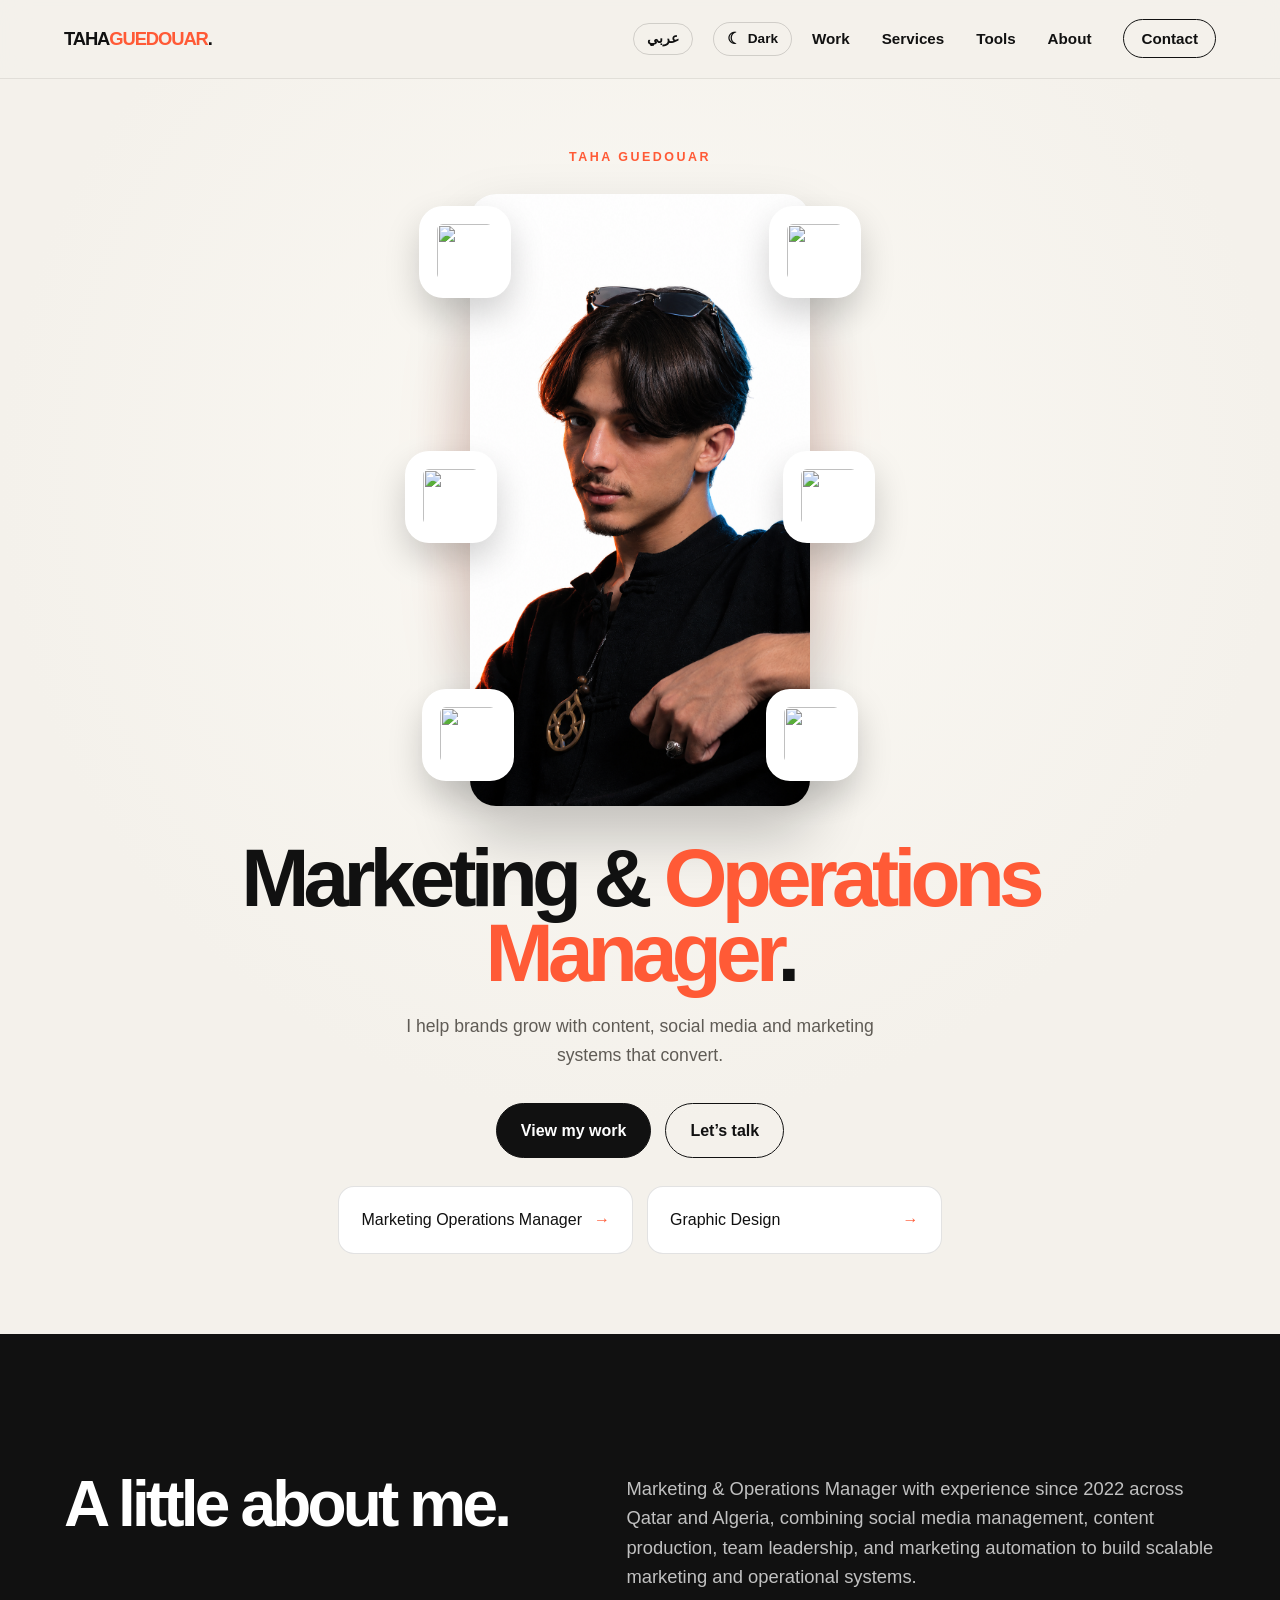
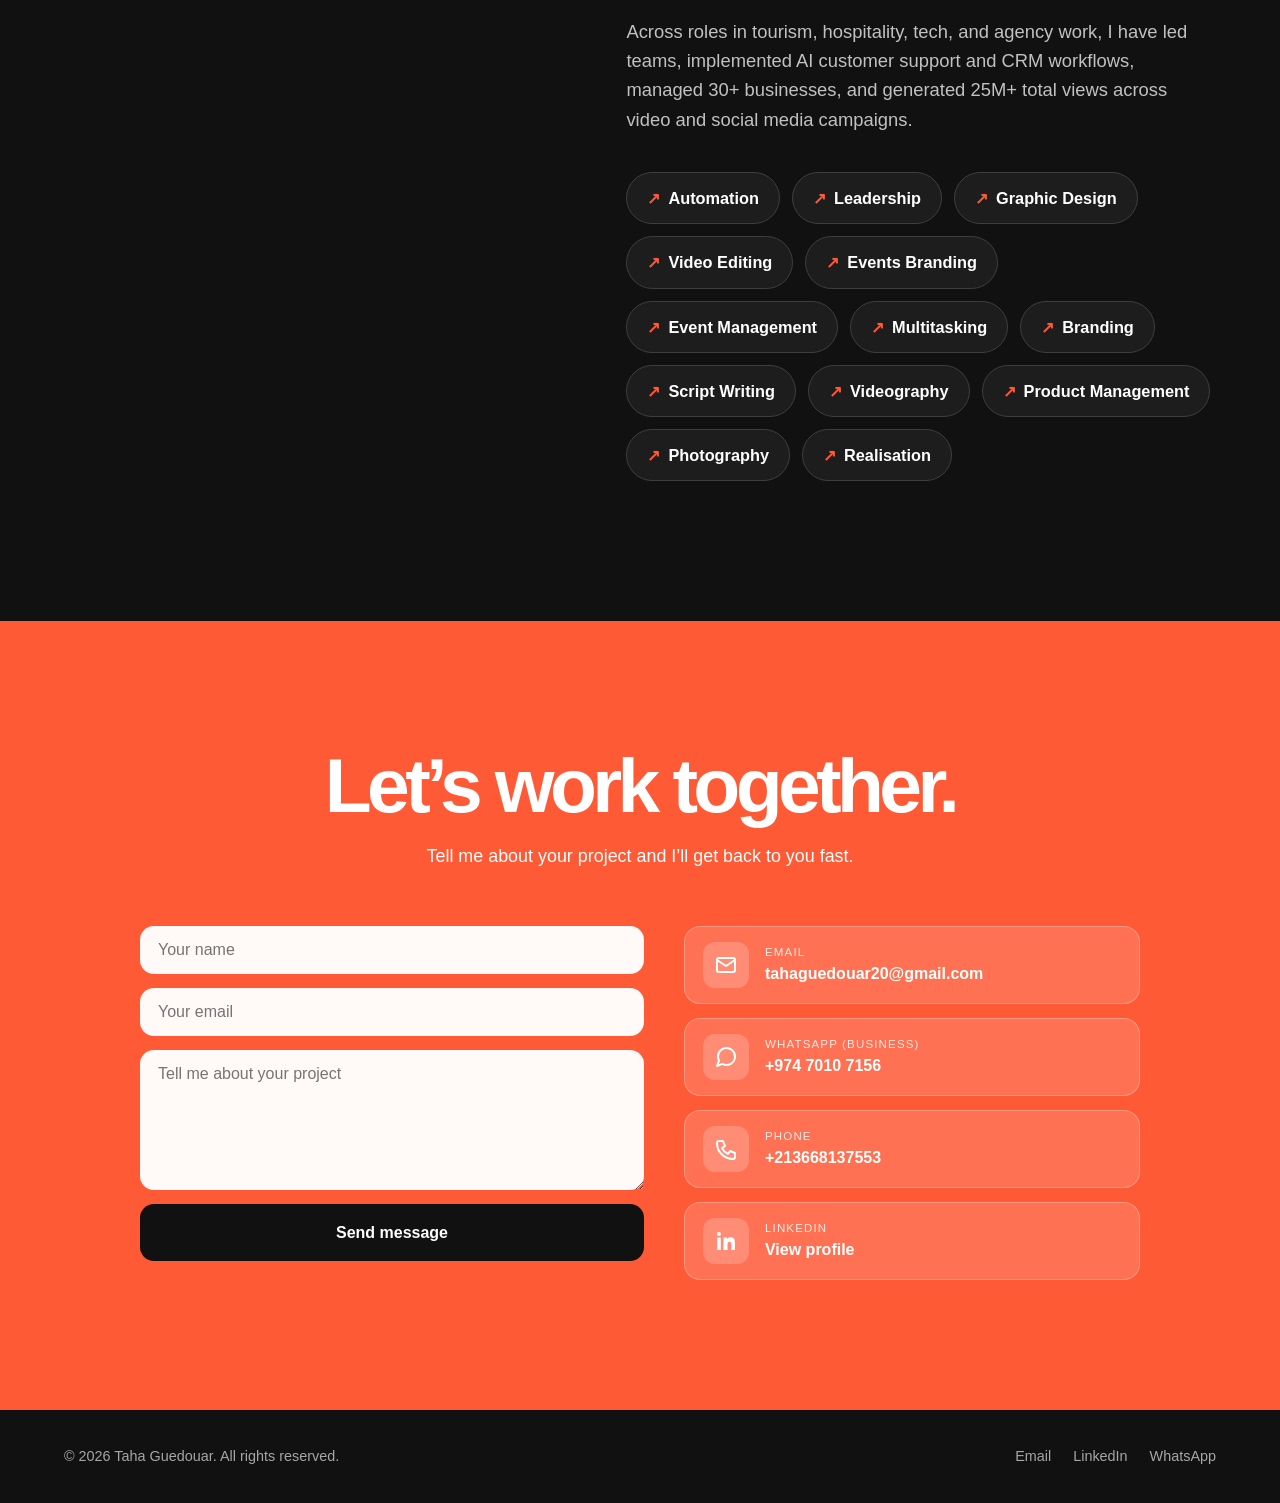
==== commit 55ff5d62: "Restore tools coverflow script, SVG styling, and fix closing div in index.html" ====
--- a/index.html
+++ b/index.html
@@ -1 +1 @@
-<!DOCTYPE html><html lang="en"><head><meta charset="UTF-8"/><meta name="viewport" content="width=device-width, initial-scale=1.0"/><title>Taha Guedouar — Marketing & Operations Manager</title><meta name="description" content="Portfolio of Taha Guedouar — Marketing & Operations Manager specializing in content, social media and marketing systems. 25M+ views, 30+ brands."/><meta name="author" content="Taha Guedouar"/><meta name="keywords" content="Taha Guedouar, Marketing & Operations Manager, social media manager, content creator, marketing automation, Algeria, Qatar"/><link rel="canonical" href="https://tahaguedouar.xyz/"/><meta property="og:type" content="website"/><meta property="og:url" content="https://tahaguedouar.xyz/"/><meta property="og:title" content="Taha Guedouar — Marketing & Operations Manager"/><meta property="og:description" content="I help brands grow with content, social media and marketing systems that convert. 25M+ views · 30+ brands · 13+ agencies."/><meta property="og:image" content="https://tahaguedouar.xyz/hero-right.jpg.png"/><meta property="og:image:alt" content="Taha Guedouar"/><meta name="twitter:card" content="summary_large_image"/><meta name="twitter:title" content="Taha Guedouar — Marketing & Operations Manager"/><meta name="twitter:description" content="I help brands grow with content, social media and marketing systems that convert."/><meta name="twitter:image" content="https://tahaguedouar.xyz/hero-right.jpg.png"/><link rel="icon" href="data:image/svg+xml,<svg xmlns=%22http://www.w3.org/2000/svg%22 viewBox=%220 0 100 100%22><rect width=%22100%22 height=%22100%22 rx=%2222%22 fill=%22%23ff5a36%22/><text x=%2250%22 y=%2270%22 font-size=%2254%22 font-family=%22Arial%22 font-weight=%22bold%22 text-anchor=%22middle%22 fill=%22white%22>TG</text></svg>"/><style>:root{--black:#111111;--white:#ffffff;--cream:#f4f1eb;--gray:#777777;--orange:#ff5a36;--max-width:1200px}*{margin:0;padding:0;box-sizing:border-box}html{scroll-behavior:smooth}body{background:var(--cream);color:var(--black);font-family:Arial,Helvetica,sans-serif;line-height:1.6;overflow-x:hidden;transition:background .3s ease,color .3s ease}a{color:inherit;text-decoration:none}button{font:inherit}.container{width:min(90%,var(--max-width));margin:0 auto}.navbar{position:fixed;top:0;left:0;z-index:1000;width:100%;background:rgba(244,241,235,0.92);border-bottom:1px solid rgba(0,0,0,0.08);backdrop-filter:blur(14px)}.nav-container{min-height:78px;display:flex;align-items:center;justify-content:space-between}.logo{font-size:1.15rem;font-weight:900;letter-spacing:-0.06em}.logo span{color:var(--orange)}.nav-right{display:flex;align-items:center;gap:20px}.nav-links{display:flex;align-items:center;gap:32px;list-style:none;font-size:0.95rem;font-weight:600}.nav-links a{transition:color 0.2s ease}.nav-links a:hover{color:var(--orange)}.nav-contact{padding:10px 17px;border:1px solid var(--black);border-radius:999px}.nav-contact:hover{color:var(--white)!important;background:var(--black)}.theme-toggle{display:inline-flex;align-items:center;gap:7px;border:1px solid rgba(0,0,0,0.15);background:transparent;cursor:pointer;font-size:0.85rem;font-weight:700;line-height:1;color:var(--black);padding:8px 13px;border-radius:999px;transition:all .2s ease}.theme-toggle:hover{background:var(--black);color:var(--white);border-color:var(--black)}.theme-toggle .tt-ic{font-size:1rem}.menu-button{display:none;border:0;color:var(--black);background:transparent;font-size:1.8rem;cursor:pointer}.hero{position:relative;min-height:760px;margin-top:78px;display:flex;flex-direction:column;align-items:center;justify-content:center;text-align:center;padding:70px 6% 80px;background:radial-gradient(circle at 50% 32%,#fbf9f4 0%,var(--cream) 60%)}.hero .small-label{margin-bottom:26px;color:var(--orange);font-size:0.78rem;font-weight:900;letter-spacing:0.2em;text-transform:uppercase;opacity:0;animation:fadeUp .8s ease .1s forwards}.portrait-wrap{position:relative;width:clamp(240px,32vw,340px);aspect-ratio:3/4;margin-bottom:34px;animation:floatY 6s ease-in-out infinite}.portrait-wrap:before{content:"";position:absolute;inset:-22px;border-radius:34px;background:radial-gradient(circle,rgba(255,90,54,0.35),transparent 70%);filter:blur(26px);z-index:0;animation:glow 4.5s ease-in-out infinite}.portrait{position:relative;z-index:1;width:100%;height:100%;object-fit:cover;object-position:center top;border-radius:26px;background:#e9e7e1;box-shadow:0 30px 60px rgba(0,0,0,0.22)}.float-ic{position:absolute;z-index:5;width:92px;height:92px;object-fit:contain;padding:18px;background:var(--white);border-radius:24px;box-shadow:0 16px 34px rgba(0,0,0,0.18);animation:bob 6s ease-in-out infinite}.float-ic.fi1{top:2%;left:-15%;animation-delay:0s}.float-ic.fi2{top:42%;left:-19%;animation-delay:.6s}.float-ic.fi3{bottom:4%;left:-14%;animation-delay:1.2s}.float-ic.fi4{top:2%;right:-15%;animation-delay:.3s}.float-ic.fi5{top:42%;right:-19%;animation-delay:.9s}.float-ic.fi6{bottom:4%;right:-14%;animation-delay:1.5s}@keyframes bob{0%,100%{transform:translateY(0)}50%{transform:translateY(-8px)}}@media(max-width:1100px){.float-ic{width:70px;height:70px;padding:14px}.float-ic.fi1,.float-ic.fi3{left:-8%}.float-ic.fi4,.float-ic.fi6{right:-8%}.float-ic.fi2{left:-11%}.float-ic.fi5{right:-11%}}@media(max-width:760px){.float-ic{width:44px;height:44px;padding:9px;border-radius:13px}.float-ic.fi1,.float-ic.fi3{left:-4%}.float-ic.fi4,.float-ic.fi6{right:-4%}.float-ic.fi2{left:-6%}.float-ic.fi5{right:-6%}.float-ic.fi2,.float-ic.fi5{top:46%}}.hero h1{max-width:900px;font-size:clamp(2.8rem,6.4vw,6rem);line-height:0.92;letter-spacing:-0.07em;opacity:0;animation:fadeUp .8s ease .25s forwards}.hero h1 span{color:var(--orange)}.hero-description{max-width:520px;margin-top:22px;color:#5f5b55;font-size:1.1rem;opacity:0;animation:fadeUp .8s ease .4s forwards}.hero-cta{margin-top:34px;display:flex;gap:14px;flex-wrap:wrap;justify-content:center;opacity:0;animation:fadeUp .8s ease .55s forwards}.hero-btn{padding:14px 24px;border-radius:999px;font-weight:800;border:1px solid var(--black);transition:all .25s ease}.hero-btn.primary{background:var(--black);color:var(--white)}.hero-btn.primary:hover{background:var(--orange);border-color:var(--orange);color:#fff;transform:translateY(-3px)}.hero-btn.ghost:hover{background:var(--black);color:var(--white);transform:translateY(-3px)}@keyframes floatY{0%,100%{transform:translateY(0)}50%{transform:translateY(-16px)}}@keyframes glow{0%,100%{opacity:0.55;transform:scale(1)}50%{opacity:0.9;transform:scale(1.06)}}@keyframes fadeUp{from{opacity:0;transform:translateY(18px)}to{opacity:1;transform:translateY(0)}}@media(prefers-reduced-motion:reduce){.portrait-wrap,.portrait-wrap:before,.float-ic{animation:none}.hero .small-label,.hero h1,.hero-description,.hero-cta{animation:none;opacity:1}}.stats-section{background:var(--cream);padding:20px 0 30px}.stats-grid{display:grid;grid-template-columns:repeat(4,1fr);gap:20px;max-width:1000px;margin:0 auto}.stat{text-align:center;padding:18px 10px}.stat-num{font-size:clamp(2.6rem,5vw,4rem);font-weight:900;letter-spacing:-0.05em;color:var(--orange);line-height:1}.stat-label{margin-top:8px;font-weight:700;color:var(--gray);font-size:0.95rem}@media(max-width:650px){.stats-grid{grid-template-columns:1fr 1fr;gap:6px}}.logos-section{background:var(--black);padding:34px 0;overflow:hidden}.logo-track{display:flex;gap:40px;width:max-content;align-items:center;animation:scrollLeft 32s linear infinite}.logo-track:hover{animation-play-state:paused}.logo-item{display:inline-flex;align-items:center;justify-content:center;background:var(--white);border-radius:14px;padding:14px 22px;height:84px;min-width:150px;box-shadow:0 6px 18px rgba(0,0,0,0.25)}.logo-item img{max-height:56px;max-width:150px;object-fit:contain}@keyframes scrollLeft{from{transform:translateX(0)}to{transform:translateX(-50%)}}.tools-section{background:var(--white);padding:120px 0;overflow:hidden;text-align:center}.tools-coverflow{position:relative;height:300px;max-width:860px;margin:50px auto 0}.tool-card{position:absolute;top:50%;left:50%;width:180px;display:flex;flex-direction:column;align-items:center;justify-content:flex-start;gap:16px;transition:all 1.4s cubic-bezier(.22,1,.36,1);opacity:0;pointer-events:none}.tool-card img,.tool-card .tool-badge{width:96px;height:96px;object-fit:contain;transition:all 1.4s cubic-bezier(.22,1,.36,1)}.tool-card .tool-badge{display:flex;align-items:center;justify-content:center;background:var(--cream);border:2px solid #e2ddd2;border-radius:24px;color:var(--black);font-weight:900;font-size:2rem}.tool-card .tname{font-weight:800;color:var(--black);opacity:0;transition:all .5s;font-size:1.05rem;text-align:center}.pos-center{transform:translate(-50%,-50%);opacity:1;z-index:3}.pos-center img,.pos-center .tool-badge{width:150px;height:150px}.pos-center .tool-badge{font-size:3rem;border-radius:32px}.pos-center .tname{opacity:1;font-size:1.2rem}.pos-left{transform:translate(calc(-50% - 250px),-50%) scale(0.66);opacity:0.45;z-index:1}.pos-right{transform:translate(calc(-50% + 250px),-50%) scale(0.66);opacity:0.45;z-index:1}.pos-hidden{transform:translate(-50%,-50%) scale(0.3);opacity:0}.introduction{padding:130px 0;background:var(--cream);text-align:center}.intro-grid{max-width:900px;margin:0 auto}.intro-title{font-size:clamp(2.4rem,4.6vw,4.4rem);line-height:1.05;letter-spacing:-0.05em;margin-bottom:24px}.intro-text{color:var(--gray);font-size:1.18rem;max-width:640px;margin:0 auto}section{scroll-margin-top:90px}.section{padding:140px 0}.section-header{display:flex;flex-direction:column;align-items:center;text-align:center;gap:16px;margin-bottom:70px}.section-title{font-size:clamp(2.8rem,5.5vw,5.5rem);line-height:0.95;letter-spacing:-0.08em}.section-description{max-width:520px;color:var(--gray);font-size:1.1rem}.work-section{background:var(--white)}.xp-list{display:flex;flex-direction:column;gap:120px}.xp-row{display:grid;grid-template-columns:1fr 1fr;gap:70px;align-items:center}.xp-row:nth-child(even) .xp-media{order:2}.xp-media{position:relative}.xp-num{position:absolute;top:-46px;left:-6px;font-size:clamp(4rem,9vw,8rem);font-weight:900;letter-spacing:-0.06em;color:transparent;-webkit-text-stroke:2px rgba(17,17,17,0.12);z-index:0}.xp-imgwrap{position:relative;aspect-ratio:4/3;border-radius:20px;overflow:hidden}.xp-img{width:100%;height:100%;object-fit:cover;display:block;transition:transform .8s cubic-bezier(.2,.8,.2,1)}.xp-imgwrap.multi .xp-img{position:absolute;inset:0;opacity:0;transition:opacity .9s ease,transform .8s cubic-bezier(.2,.8,.2,1)}.xp-imgwrap.multi .xp-img.active{opacity:1}.xp-imgwrap.multi .xp-img{position:absolute;inset:0;opacity:0;transition:opacity 1s ease}.xp-imgwrap.multi .xp-img.active{opacity:1}.xp-row:hover .xp-img{transform:scale(1.05)}.xp-imgwrap.noimg .xp-img{display:none}.xp-imgwrap:after{content:"";position:absolute;inset:0;background:linear-gradient(120deg,transparent 82%,rgba(244,241,235,0.85) 100%);pointer-events:none}.xp-row:nth-child(even) .xp-imgwrap:after{background:linear-gradient(240deg,transparent 82%,rgba(244,241,235,0.85) 100%)}.xp-company{color:var(--orange);font-size:0.8rem;font-weight:900;letter-spacing:0.16em;text-transform:uppercase}.xp-role{margin:12px 0 14px;font-size:clamp(2rem,3.6vw,3.2rem);line-height:0.98;letter-spacing:-0.05em}.xp-meta{display:flex;flex-wrap:wrap;gap:10px;margin-bottom:18px}.xp-meta span{font-size:0.82rem;font-weight:700;color:var(--gray);border:1px solid #ddd9d1;border-radius:999px;padding:5px 12px}.xp-highlight{color:var(--black);font-size:1.05rem;font-weight:700;margin-bottom:12px;border-left:3px solid var(--orange);padding-left:14px}.xp-desc{color:var(--gray);font-size:1.05rem;max-width:520px}.xp-link{display:inline-block;margin-top:22px;font-weight:800}.xp-link:hover{color:var(--orange)}.reveal{opacity:0;transform:translateY(40px);transition:opacity .7s ease,transform .7s cubic-bezier(.2,.8,.2,1)}.reveal.in{opacity:1;transform:none}@media(prefers-reduced-motion:reduce){.reveal{opacity:1;transform:none}}@media(max-width:760px){.reveal{opacity:1;transform:none;transition:none}}.about-section{color:var(--white);background:var(--black)}.about-grid{display:grid;grid-template-columns:0.9fr 1.1fr;gap:80px;align-items:start}.about-title{font-size:clamp(2.6rem,5vw,4.6rem);line-height:0.95;letter-spacing:-0.06em}.about-content p{margin-bottom:25px;color:#c1c1c1;font-size:1.15rem}.skills{display:flex;flex-wrap:wrap;gap:12px;margin-top:38px;list-style:none}.skills li{display:inline-flex;align-items:center;padding:12px 20px;color:var(--white);background:rgba(255,255,255,0.05);border:1px solid #3e3e3e;border-radius:999px;font-weight:700;font-size:1.02rem;transition:all .2s ease}.skills li:hover{background:var(--orange);border-color:var(--orange)}.skills li:before{content:"↗";margin-right:8px;color:var(--orange)}.skills li:hover:before{color:var(--white)}.services-section{background:var(--cream);padding:140px 0}.services-grid{display:grid;grid-template-columns:repeat(4,1fr);gap:22px}.service-card{background:var(--white);border:1px solid #e2ddd2;border-radius:18px;padding:30px 26px;transition:transform .3s ease,box-shadow .3s ease}.service-card:hover{transform:translateY(-8px);box-shadow:0 20px 44px rgba(0,0,0,0.1)}.service-num{color:var(--orange);font-weight:900;font-size:0.85rem;letter-spacing:0.1em}.service-card h3{margin:14px 0 10px;font-size:1.3rem;line-height:1.1}.service-card p{color:var(--gray);font-size:0.98rem}.service-contact{display:inline-block;margin-top:16px;font-weight:800;font-size:0.9rem;color:var(--orange)}.service-contact:hover{color:var(--black)}html[data-theme=dark] .service-contact:hover{color:#fff}.services-cta{text-align:center;margin-top:60px}.services-cta a{display:inline-block;padding:16px 30px;background:var(--black);color:var(--white);border-radius:999px;font-weight:800;transition:all .25s ease}.services-cta a:hover{background:var(--orange);transform:translateY(-3px)}@media(max-width:900px){.services-grid{grid-template-columns:1fr 1fr}}@media(max-width:560px){.services-grid{grid-template-columns:1fr}}.contact-section{padding:130px 0;color:var(--white);background:var(--orange)}.contact-head{text-align:center}.contact-title{font-size:clamp(2.6rem,6vw,5rem);line-height:0.9;letter-spacing:-0.06em}.contact-description{max-width:520px;margin:22px auto 55px;font-size:1.12rem}.contact-wrap{display:grid;grid-template-columns:1.05fr 0.95fr;gap:40px;max-width:1000px;margin:0 auto}.contact-form{display:flex;flex-direction:column;gap:14px}.contact-form input,.contact-form textarea{padding:15px 18px;border-radius:14px;border:none;font-size:1rem;font-family:inherit;background:rgba(255,255,255,0.96);color:var(--black)}.contact-form textarea{min-height:140px;resize:vertical}.contact-form button{padding:16px;border:none;border-radius:14px;background:var(--black);color:var(--white);font-weight:800;cursor:pointer;transition:transform .2s ease}.contact-form button:hover{transform:translateY(-3px)}.contact-cards{display:flex;flex-direction:column;gap:14px}.contact-card{display:flex;align-items:center;gap:16px;background:rgba(255,255,255,0.14);border:1px solid rgba(255,255,255,0.28);border-radius:16px;padding:15px 18px;transition:background .2s ease,transform .2s ease}.contact-card:hover{background:rgba(255,255,255,0.24);transform:translateY(-2px)}.contact-card .ic{flex:none;width:46px;height:46px;border-radius:12px;background:rgba(255,255,255,0.2);display:flex;align-items:center;justify-content:center;color:#fff}.contact-card>span:last-child{display:flex;flex-direction:column}.contact-card .cc-label{font-size:0.72rem;text-transform:uppercase;letter-spacing:0.1em;opacity:0.85}.contact-card .cc-val{font-weight:800;font-size:1rem;word-break:break-word}@media(max-width:850px){.contact-wrap{grid-template-columns:1fr}}footer{padding:35px 0;color:#a6a6a6;background:var(--black);font-size:0.9rem}.footer-container{display:flex;align-items:center;justify-content:space-between;gap:20px}.social-links{display:flex;gap:22px}.social-links a:hover{color:var(--white)}.back-to-top{position:fixed;right:22px;bottom:22px;z-index:20;width:45px;height:45px;display:none;align-items:center;justify-content:center;color:var(--white);background:var(--black);border-radius:50%;cursor:pointer}.back-to-top.visible{display:flex}@media (max-width:850px){.intro-grid,.about-grid{grid-template-columns:1fr;gap:50px}}@media (max-width:650px){.nav-container{min-height:68px}.nav-links{position:absolute;top:68px;left:0;width:100%;display:none;flex-direction:column;align-items:flex-start;gap:22px;padding:25px 5%;background:var(--cream);border-bottom:1px solid #d7d3cb}.nav-links.active{display:flex}.menu-button{display:block}.hero{margin-top:68px}.section{padding:90px 0}.introduction{padding:90px 0}.section-header{margin-bottom:44px}.xp-list{gap:80px}.xp-row{grid-template-columns:1fr;gap:26px}.xp-row:nth-child(even) .xp-media{order:0}.xp-num{top:-32px}.contact-section{padding:100px 0}.footer-container{display:block}.social-links{margin-top:18px}}html[data-theme=dark] body{background:#141310;color:#f4f1eb}html[data-theme=dark] .navbar{background:rgba(20,19,16,0.9);border-bottom-color:rgba(255,255,255,0.08)}html[data-theme=dark] .logo{color:#f4f1eb}html[data-theme=dark] .nav-links a,html[data-theme=dark] .theme-toggle,html[data-theme=dark] .menu-button{color:#f4f1eb}html[data-theme=dark] .theme-toggle{border-color:rgba(255,255,255,0.25)}html[data-theme=dark] .theme-toggle:hover{background:#f4f1eb;color:#141310;border-color:#f4f1eb}html[data-theme=dark] .nav-links{background:#141310;border-bottom-color:#2c2a22}html[data-theme=dark] .nav-contact{border-color:#f4f1eb}html[data-theme=dark] .nav-contact:hover{background:#f4f1eb;color:#141310!important}html[data-theme=dark] .hero{background:radial-gradient(circle at 50% 32%,#211d16 0%,#141310 60%)}html[data-theme=dark] .hero-description{color:#b9b4a9}html[data-theme=dark] .hero-btn{border-color:#f4f1eb;color:#f4f1eb}html[data-theme=dark] .hero-btn.primary{background:#f4f1eb;color:#141310}html[data-theme=dark] .hero-btn.primary:hover{background:var(--orange);border-color:var(--orange);color:#fff}html[data-theme=dark] .float-ic{background:#211e18;box-shadow:0 16px 34px rgba(0,0,0,0.5)}html[data-theme=dark] .stats-section{background:#141310}html[data-theme=dark] .stat-label{color:#b9b4a9}html[data-theme=dark] .introduction{background:#17150f}html[data-theme=dark] .intro-text,html[data-theme=dark] .section-description{color:#b9b4a9}html[data-theme=dark] .work-section{background:#141310}html[data-theme=dark] .xp-desc{color:#b9b4a9}html[data-theme=dark] .xp-highlight{color:#f4f1eb}html[data-theme=dark] .xp-meta span{color:#b9b4a9;border-color:#3a382f}html[data-theme=dark] .xp-num{-webkit-text-stroke-color:rgba(244,241,235,0.16)}html[data-theme=dark] .xp-imgwrap:after{background:linear-gradient(120deg,transparent 82%,rgba(20,19,16,0.85) 100%)}html[data-theme=dark] .xp-row:nth-child(even) .xp-imgwrap:after{background:linear-gradient(240deg,transparent 82%,rgba(20,19,16,0.85) 100%)}html[data-theme=dark] .tools-section{background:#17150f}html[data-theme=dark] .tool-card .tname{color:#f4f1eb}html[data-theme=dark] .tool-card .tool-badge{background:#211e18;border-color:#3a382f;color:#f4f1eb}html[data-theme=dark] .tool-card .ti-invert{filter:invert(1) brightness(1.6)}html[data-theme=dark] .services-section{background:#141310}html[data-theme=dark] .service-card{background:#1b1912;border-color:#2f2c24}html[data-theme=dark] .service-card p{color:#b9b4a9}html[dir=rtl] body{font-family:"Segoe UI",Tahoma,Arial,sans-serif}html[dir=rtl] .nav-links{font-weight:700}html[dir=rtl] .xp-num{left:auto;right:-6px}html[dir=rtl] .xp-highlight{border-left:none;border-right:3px solid var(--orange);padding-left:0;padding-right:14px}html[dir=rtl] .skills li:before{margin-right:0;margin-left:8px}html[dir=rtl] .contact-card>span:last-child,html[dir=rtl] .stat,html[dir=rtl] .section-header{text-align:right}html[dir=rtl] .section-header{align-items:center;text-align:center}</style><link rel="stylesheet" href="animations.css"></head><body><div id="tg-preloader" aria-hidden="true"><div class="tg-preloader-inner"><span class="tg-monogram">TG<span class="tg-dot">.</span></span><div class="tg-loader-bar"><span></span></div></div></div><div id="tg-scroll-progress" aria-hidden="true"></div><header class="navbar"><div class="container nav-container"><a class="logo" href="#home">TAHA<span>GUEDOUAR</span>.</a><div class="nav-right"><button class="theme-toggle" id="langToggle" aria-label="Switch language">عربي</button><button class="theme-toggle" id="themeToggle" aria-label="Toggle dark mode"><span class="tt-ic">☾</span><span class="tt-label">Dark</span></button><button class="menu-button" id="menuButton" aria-label="Open navigation menu" aria-expanded="false">☰</button><nav><ul class="nav-links" id="navLinks"><li><a href="#work" data-en="Work" data-ar="أعمالي">Work</a></li><li><a href="#services" data-en="Services" data-ar="الخدمات">Services</a></li><li><a href="#tools" data-en="Tools" data-ar="الأدوات">Tools</a></li><li><a href="#about" data-en="About" data-ar="نبذة">About</a></li><li><a class="nav-contact" href="#contact" data-en="Contact" data-ar="تواصل">Contact</a></li></ul></nav></div></div></header><main><section class="hero" id="home"><span class="small-label">Taha Guedouar</span><div class="portrait-wrap"><img class="float-ic fi1" id="notionIc" src="https://cdn.simpleicons.org/notion/111111" alt="" aria-hidden="true"><img class="float-ic fi2" src="https://cdn.simpleicons.org/googlegemini/8E75FF" alt="" aria-hidden="true"><img class="float-ic fi3" src="https://cdn.simpleicons.org/n8n/EA4B71" alt="" aria-hidden="true"><img class="float-ic fi4" src="https://cdn.simpleicons.org/claude/D97757" alt="" aria-hidden="true"><img class="float-ic fi5" src="https://cdn.simpleicons.org/googlesheets/34A853" alt="" aria-hidden="true"><img class="float-ic fi6" src="https://cdn.simpleicons.org/instagram/E4405F" alt="" aria-hidden="true"><img class="portrait" src="hero-right.jpg.png" alt="Taha Guedouar"></div><h1 data-en="Marketing &amp; |Operations Manager|." data-ar="مدير |التسويق والعمليات|."><span class="h1txt">Marketing &amp; </span><span>Operations Manager</span><span class="h1txt">.</span></h1><p class="hero-description" data-en="I help brands grow with content, social media and marketing systems that convert." data-ar="أساعد العلامات التجارية على النمو عبر المحتوى ووسائل التواصل وأنظمة تسويق تحقق نتائج.">I help brands grow with content, social media and marketing systems that convert.</p><div class="hero-cta"><a class="hero-btn primary" href="#work" data-en="View my work" data-ar="شاهد أعمالي">View my work</a><a class="hero-btn ghost" href="#contact" data-en="Let’s talk" data-ar="لنتحدّث">Let’s talk</a></div><div class="tg-role-cards" role="tablist" aria-label="Portfolio Role"><button type="button" class="tg-role-card" data-role="marketing" aria-selected="false"><span class="tg-role-dot"></span><span class="tg-role-title" data-en="Marketing Operations Manager" data-ar="مدير التسويق والعمليات">Marketing Operations Manager</span></button><button type="button" class="tg-role-card" data-role="graphic" aria-selected="false"><span class="tg-role-dot"></span><span class="tg-role-title" data-en="Graphic Design" data-ar="التصميم الجرافيكي">Graphic Design</span></button></div></section><div id="marketing-section" class="tg-role-panel" hidden><section class="stats-section"><div class="container stats-grid"><div class="stat"><div class="stat-num" data-target="25" data-suffix="M+">0</div><div class="stat-label">Views generated</div></div><div class="stat"><div class="stat-num" data-target="30" data-suffix="+">0</div><div class="stat-label">Brands managed</div></div><div class="stat"><div class="stat-num" data-target="13" data-suffix="+">0</div><div class="stat-label">Agencies onboarded</div></div><div class="stat"><div class="stat-num" data-target="5" data-suffix="">0</div><div class="stat-label">Companies</div></div></div></section><section class="introduction"><div class="container intro-grid reveal"><h2 class="intro-title" data-en="I connect marketing, content, and design." data-ar="أجمع بين التسويق والمحتوى والتصميم.">I connect marketing, content, and design.</h2><div class="intro-text"><p data-en="Marketing &amp; Operations Manager with experience since 2022 across Qatar and Algeria, combining social media management, content production, team leadership, and marketing automation to build scalable systems and campaigns generating 25M+ total views." data-ar="مدير تسويق وعمليات بخبرة تمتد منذ عام 2022 في قطر والجزائر، أجمع بين إدارة وسائل التواصل الاجتماعي وإنتاج المحتوى وقيادة الفرق وأتمتة التسويق لبناء أنظمة وحملات قابلة للتوسع حققت أكثر من 25 مليون مشاهدة.">Marketing &amp; Operations Manager with experience since 2022 across Qatar and Algeria, combining social media management, content production, team leadership, and marketing automation to build scalable systems and campaigns generating 25M+ total views.</p></div></div></section><section class="section work-section" id="work"><div class="container"><div class="section-header reveal"><h2 class="section-title" data-en="Selected work." data-ar="أعمال مختارة.">Selected work.</h2><p class="section-description" data-en="Roles and projects that show my approach to marketing, content and design." data-ar="أدوار ومشاريع توضّح نهجي في التسويق والمحتوى والتصميم.">Roles and projects that show my approach to marketing, content and design.</p></div><div class="xp-list"><article class="xp-row reveal"><div class="xp-media"><span class="xp-num">01</span><div class="xp-imgwrap" style="background:linear-gradient(135deg,#f15a32,#ffb43f)"><img class="xp-img active" src="Untitled%20design.png" alt="Spotter Solutions / Spotter Maps" loading="lazy"></div></div><div class="xp-body"><span class="xp-company" data-en="Spotter Solutions / Spotter Maps" data-ar="سبوتر سولوشنز / سبوتر مابس">Spotter Solutions / Spotter Maps</span><h3 class="xp-role" data-en="Marketing Manager / Operations Manager" data-ar="مدير التسويق / مدير العمليات">Marketing Manager / Operations Manager</h3><div class="xp-meta"><span>2026 – Nov 2026</span><span data-en="Batna, Algeria — working nationally" data-ar="باتنة، الجزائر — عمل وطني">Batna, Algeria — working nationally</span></div><p class="xp-highlight" data-en="Built pre-launch systems for AI customer support, automated email communication, social media reporting, and internal team workflows." data-ar="بناء أنظمة ما قبل الإطلاق لدعم العملاء بالذكاء الاصطناعي، والتواصل الآلي عبر البريد الإلكتروني، وتقارير وسائل التواصل الاجتماعي، وسير عمل الفريق الداخلي.">Built pre-launch systems for AI customer support, automated email communication, social media reporting, and internal team workflows.</p><p class="xp-desc" data-en="Led a 7-person team overseeing social media, content production, recruitment, and daily marketing operations; supported commercial expansion across three departments (sold packaging and printing solutions to 50+ shops, signed 10+ businesses to social media packages, acquired 2 corporate clients for development solutions); produced launch and commercial videos." data-ar="قيادة فريق مكون من 7 أشخاص للإشراف على وسائل التواصل الاجتماعي وإنتاج المحتوى والتوظيف والعمليات التسويقية اليومية؛ دعم التوسع التجاري عبر ثلاثة أقسام (بيع حلول التغليف والطباعة لأكثر من 50 متجراً، توقيع عقود باقات التواصل الاجتماعي مع أكثر من 10 شركات، واستقطاب عميلين من الشركات لحلول التطوير)؛ وإنتاج فيديوهات الإطلاق والإعلانات التجارية.">Led a 7-person team overseeing social media, content production, recruitment, and daily marketing operations; supported commercial expansion across three departments (sold packaging and printing solutions to 50+ shops, signed 10+ businesses to social media packages, acquired 2 corporate clients for development solutions); produced launch and commercial videos.</p><a class="xp-link" href="https://lnkd.in/p/dgUXW3MC" target="_blank" rel="noopener" data-en="View more →" data-ar="عرض المزيد →">View more &rarr;</a></div></article><article class="xp-row reveal"><div class="xp-media"><span class="xp-num">02</span><div class="xp-imgwrap" style="background:linear-gradient(135deg,#5147d9,#a46dff)"><img class="xp-img active" src="Screenshot%202026-09-11%20021801.png" alt="Freelance" loading="lazy"></div></div><div class="xp-body"><span class="xp-company" data-en="Freelance" data-ar="عمل حر">Freelance</span><h3 class="xp-role" data-en="Freelance Social Media Manager" data-ar="مدير وسائل التواصل الاجتماعي (عمل حر)">Freelance Social Media Manager</h3><div class="xp-meta"><span>2022 – Present</span><span data-en="Qatar and Algeria" data-ar="قطر والجزائر">Qatar and Algeria</span></div><p class="xp-highlight" data-en="30+ businesses managed; 18M+ total views across client video and social media campaigns." data-ar="إدارة أكثر من 30 شركة؛ تحقيق أكثر من 18 مليون مشاهدة عبر حملات الفيديو ووسائل التواصل الاجتماعي للعملاء.">30+ businesses managed; 18M+ total views across client video and social media campaigns.</p><p class="xp-desc" data-en="Managed social media, content production, branding, and marketing automation for 30+ businesses (specializing in travel agencies, marketing agencies, restaurants, and hotels), generating 18M+ total views across client video and social media campaigns." data-ar="إدارة وسائل التواصل الاجتماعي وإنتاج المحتوى وبناء الهوية التجارية وأتمتة التسويق لأكثر من 30 شركة (مع التخصص في وكالات السفر ووكالات التسويق والمطاعم والفنادق)، مما حقق أكثر من 18 مليون مشاهدة عبر حملات الفيديو ووسائل التواصل الاجتماعي للعملاء.">Managed social media, content production, branding, and marketing automation for 30+ businesses (specializing in travel agencies, marketing agencies, restaurants, and hotels), generating 18M+ total views across client video and social media campaigns.</p><a class="xp-link" href="https://lnkd.in/p/dgUXW3MC" target="_blank" rel="noopener" data-en="View more →" data-ar="عرض المزيد →">View more &rarr;</a></div></article><article class="xp-row reveal"><div class="xp-media"><span class="xp-num">03</span><div class="xp-imgwrap" style="background:linear-gradient(135deg,#087466,#76c8a8)"><img class="xp-img active" src="chaker.JPG" alt="Hotel Chaker" loading="lazy"></div></div><div class="xp-body"><span class="xp-company" data-en="Hotel Chaker" data-ar="فندق شاكر">Hotel Chaker</span><h3 class="xp-role" data-en="Marketing Manager" data-ar="مدير التسويق">Marketing Manager</h3><div class="xp-meta"><span>2025 – 2026</span><span data-en="Batna, Algeria" data-ar="باتنة، الجزائر">Batna, Algeria</span></div><p class="xp-highlight" data-en="Full media coverage for 4 hotel events alongside CRM and automated communication workflows." data-ar="تغطية إعلامية شاملة لـ 4 فعاليات فندقية إلى جانب تحسينات نظام إدارة علاقات العملاء وأتمتة التواصل مع العملاء.">Full media coverage for 4 hotel events alongside CRM and automated communication workflows.</p><p class="xp-desc" data-en="Led hotel marketing strategy, social media management, and full media coverage for 4 hotel events; implemented CRM improvements and automated customer communication workflows." data-ar="قيادة استراتيجية التسويق الفندقي وإدارة وسائل التواصل الاجتماعي والتغطية الإعلامية الكاملة لـ 4 فعاليات فندقية؛ وتنفيذ تحسينات في نظام إدارة علاقات العملاء وأتمتة مسارات التواصل مع العملاء.">Led hotel marketing strategy, social media management, and full media coverage for 4 hotel events; implemented CRM improvements and automated customer communication workflows.</p><a class="xp-link" href="https://lnkd.in/p/dgUXW3MC" target="_blank" rel="noopener" data-en="View more →" data-ar="عرض المزيد →">View more &rarr;</a></div></article><article class="xp-row reveal"><div class="xp-media"><span class="xp-num">04</span><div class="xp-imgwrap multi" style="background:linear-gradient(135deg,#1b1b1b,#565656)"><img class="xp-img active" src="Screenshot%202026-09-11%20022720.png" alt="Pikbox" loading="lazy"><img class="xp-img" src="IMG_0641.JPG" alt="Pikbox" loading="lazy"></div></div><div class="xp-body"><span class="xp-company" data-en="Pikbox" data-ar="بيكبوكس">Pikbox</span><h3 class="xp-role" data-en="Social Media &amp; Content Creator" data-ar="صانع محتوى ومدير وسائل التواصل الاجتماعي">Social Media &amp; Content Creator</h3><div class="xp-meta"><span>2024 – 2025</span><span data-en="Algiers, Algeria" data-ar="الجزائر العاصمة، الجزائر">Algiers, Algeria</span></div><p class="xp-highlight" data-en="Generated 7M+ total views across published campaigns." data-ar="تحقيق أكثر من 7 ملايين مشاهدة عبر الحملات المنشورة.">Generated 7M+ total views across published campaigns.</p><p class="xp-desc" data-en="Produced scripts, graphic designs, and videos, contributed to social media strategy, appeared on camera, and generated 7M+ total views across published campaigns." data-ar="إنتاج النصوص والتصاميم الجرافيكية والفيديوهات، والمساهمة في استراتيجية وسائل التواصل الاجتماعي، والظهور أمام الكاميرا، وتحقيق أكثر من 7 ملايين مشاهدة عبر الحملات المنشورة.">Produced scripts, graphic designs, and videos, contributed to social media strategy, appeared on camera, and generated 7M+ total views across published campaigns.</p><a class="xp-link" href="https://lnkd.in/p/dgUXW3MC" target="_blank" rel="noopener" data-en="View more →" data-ar="عرض المزيد →">View more &rarr;</a></div></article><article class="xp-row reveal"><div class="xp-media"><span class="xp-num">05</span><div class="xp-imgwrap multi" style="background:linear-gradient(135deg,#e4405f,#ffa36c)"><img class="xp-img active" src="sitev%202024%20(2).jpg" alt="Melgo" loading="lazy"><img class="xp-img" src="1770910239228.jpg" alt="Melgo" loading="lazy"><img class="xp-img" src="2.jpg" alt="Melgo" loading="lazy"></div></div><div class="xp-body"><span class="xp-company" data-en="Melgo" data-ar="ميلغو">Melgo</span><h3 class="xp-role" data-en="Marketing Manager" data-ar="مدير التسويق">Marketing Manager</h3><div class="xp-meta"><span>2024</span><span data-en="Batna, Algeria" data-ar="باتنة، الجزائر">Batna, Algeria</span></div><p class="xp-highlight" data-en="Supported an Umrah campaign that generated 30+ agency visits and onboarded 13+ partner agencies." data-ar="دعم حملة العمرة التي حققت أكثر من 30 زيارة للوكالة واستقطاب أكثر من 13 وكالة شريكة.">Supported an Umrah campaign that generated 30+ agency visits and onboarded 13+ partner agencies.</p><p class="xp-desc" data-en="Managed marketing, social media, team coordination, event execution, and automation for a tourism business; supported an Umrah campaign that generated 30+ agency visits and onboarded 13+ partner agencies through a local event." data-ar="إدارة التسويق ووسائل التواصل الاجتماعي وتنسيق الفريق وتنفيذ الفعاليات والأتمتة لشركة سياحية؛ ودعم حملة العمرة التي حققت أكثر من 30 زيارة للوكالة واستقطاب أكثر من 13 وكالة شريكة من خلال فعالية محلية.">Managed marketing, social media, team coordination, event execution, and automation for a tourism business; supported an Umrah campaign that generated 30+ agency visits and onboarded 13+ partner agencies through a local event.</p><a class="xp-link" href="https://lnkd.in/p/dgUXW3MC" target="_blank" rel="noopener" data-en="View more →" data-ar="اقرأ المزيد →">View more &rarr;</a></div></article><article class="xp-row reveal"><div class="xp-media"><span class="xp-num">06</span><div class="xp-imgwrap" style="background:linear-gradient(135deg,#1e293b,#334155)"></div></div><div class="xp-body"><span class="xp-company" data-en="University of Batna 1 (University Residence)" data-ar="جامعة باتنة 1 (الإقامة الجامعية)">University of Batna 1 (University Residence)</span><h3 class="xp-role" data-en="Photography &amp; Videography Instructor" data-ar="مدرب التصوير الفوتوغرافي والفيديو">Photography &amp; Videography Instructor</h3><div class="xp-meta"><span>2025</span><span data-en="Batna, Algeria" data-ar="باتنة، الجزائر">Batna, Algeria</span></div><p class="xp-highlight" data-en="Taught practical photography and videography training to 40+ university students." data-ar="تقديم تدريب عملي في التصوير الفوتوغرافي والفيديو لأكثر من 40 طالباً جامعياً.">Taught practical photography and videography training to 40+ university students.</p><p class="xp-desc" data-en="Taught practical photography and videography training to 40+ university students at the University of Batna 1 (University Residence)." data-ar="تقديم تدريب عملي في التصوير الفوتوغرافي والفيديو لأكثر من 40 طالباً جامعياً في جامعة باتنة 1 (الإقامة الجامعية).">Taught practical photography and videography training to 40+ university students at the University of Batna 1 (University Residence).</p></div></article></div></div></section><section class="logos-section"><div class="logo-track" id="logoTrack"><span class="logo-item"><img src="1.png" alt="Client logo" loading="lazy"></span><span class="logo-item"><img src="2.png" alt="Client logo" loading="lazy"></span><span class="logo-item"><img src="3.png" alt="Client logo" loading="lazy"></span><span class="logo-item"><img src="4.png" alt="Client logo" loading="lazy"></span><span class="logo-item"><img src="1.png" alt="Client logo" loading="lazy"></span><span class="logo-item"><img src="2.png" alt="Client logo" loading="lazy"></span><span class="logo-item"><img src="3.png" alt="Client logo" loading="lazy"></span><span class="logo-item"><img src="4.png" alt="Client logo" loading="lazy"></span><span class="logo-item"><img src="1.png" alt="Client logo" loading="lazy"></span><span class="logo-item"><img src="2.png" alt="Client logo" loading="lazy"></span><span class="logo-item"><img src="3.png" alt="Client logo" loading="lazy"></span><span class="logo-item"><img src="4.png" alt="Client logo" loading="lazy"></span><span class="logo-item"><img src="1.png" alt="Client logo" loading="lazy"></span><span class="logo-item"><img src="2.png" alt="Client logo" loading="lazy"></span><span class="logo-item"><img src="3.png" alt="Client logo" loading="lazy"></span><span class="logo-item"><img src="4.png" alt="Client logo" loading="lazy"></span><span class="logo-item"><img src="1.png" alt="Client logo" loading="lazy"></span><span class="logo-item"><img src="2.png" alt="Client logo" loading="lazy"></span><span class="logo-item"><img src="3.png" alt="Client logo" loading="lazy"></span><span class="logo-item"><img src="4.png" alt="Client logo" loading="lazy"></span><span class="logo-item"><img src="1.png" alt="Client logo" loading="lazy"></span><span class="logo-item"><img src="2.png" alt="Client logo" loading="lazy"></span><span class="logo-item"><img src="3.png" alt="Client logo" loading="lazy"></span><span class="logo-item"><img src="4.png" alt="Client logo" loading="lazy"></span><span class="logo-item"><img src="1.png" alt="Client logo" loading="lazy"></span><span class="logo-item"><img src="2.png" alt="Client logo" loading="lazy"></span><span class="logo-item"><img src="3.png" alt="Client logo" loading="lazy"></span><span class="logo-item"><img src="4.png" alt="Client logo" loading="lazy"></span><span class="logo-item"><img src="1.png" alt="Client logo" loading="lazy"></span><span class="logo-item"><img src="2.png" alt="Client logo" loading="lazy"></span><span class="logo-item"><img src="3.png" alt="Client logo" loading="lazy"></span><span class="logo-item"><img src="4.png" alt="Client logo" loading="lazy"></span><span class="logo-item"><img src="1.png" alt="Client logo" loading="lazy"></span><span class="logo-item"><img src="2.png" alt="Client logo" loading="lazy"></span><span class="logo-item"><img src="3.png" alt="Client logo" loading="lazy"></span><span class="logo-item"><img src="4.png" alt="Client logo" loading="lazy"></span><span class="logo-item"><img src="1.png" alt="Client logo" loading="lazy"></span><span class="logo-item"><img src="2.png" alt="Client logo" loading="lazy"></span><span class="logo-item"><img src="3.png" alt="Client logo" loading="lazy"></span><span class="logo-item"><img src="4.png" alt="Client logo" loading="lazy"></span><span class="logo-item"><img src="1.png" alt="Client logo" loading="lazy"></span><span class="logo-item"><img src="2.png" alt="Client logo" loading="lazy"></span><span class="logo-item"><img src="3.png" alt="Client logo" loading="lazy"></span><span class="logo-item"><img src="4.png" alt="Client logo" loading="lazy"></span><span class="logo-item"><img src="1.png" alt="Client logo" loading="lazy"></span><span class="logo-item"><img src="2.png" alt="Client logo" loading="lazy"></span><span class="logo-item"><img src="3.png" alt="Client logo" loading="lazy"></span><span class="logo-item"><img src="4.png" alt="Client logo" loading="lazy"></span><span class="logo-item"><img src="1.png" alt="Client logo" loading="lazy"></span><span class="logo-item"><img src="2.png" alt="Client logo" loading="lazy"></span><span class="logo-item"><img src="3.png" alt="Client logo" loading="lazy"></span><span class="logo-item"><img src="4.png" alt="Client logo" loading="lazy"></span><span class="logo-item"><img src="1.png" alt="Client logo" loading="lazy"></span><span class="logo-item"><img src="2.png" alt="Client logo" loading="lazy"></span><span class="logo-item"><img src="3.png" alt="Client logo" loading="lazy"></span><span class="logo-item"><img src="4.png" alt="Client logo" loading="lazy"></span><span class="logo-item"><img src="1.png" alt="Client logo" loading="lazy"></span><span class="logo-item"><img src="2.png" alt="Client logo" loading="lazy"></span><span class="logo-item"><img src="3.png" alt="Client logo" loading="lazy"></span><span class="logo-item"><img src="4.png" alt="Client logo" loading="lazy"></span><span class="logo-item"><img src="1.png" alt="Client logo" loading="lazy"></span><span class="logo-item"><img src="2.png" alt="Client logo" loading="lazy"></span><span class="logo-item"><img src="3.png" alt="Client logo" loading="lazy"></span><span class="logo-item"><img src="4.png" alt="Client logo" loading="lazy"></span></div></section><section class="section services-section" id="services"><div class="container"><div class="section-header reveal"><h2 class="section-title" data-en="What I do." data-ar="ما أقدّمه.">What I do.</h2><p class="section-description" data-en="Marketing, content and systems that help brands grow — end to end." data-ar="تسويق ومحتوى وأنظمة تساعد العلامات التجارية على النمو — من البداية إلى النهاية.">Marketing, content and systems that help brands grow — end to end.</p></div><div class="services-grid"><div class="service-card reveal"><span class="service-num">01</span><h3 data-en="Social Media Management" data-ar="إدارة وسائل التواصل الاجتماعي">Social Media Management</h3><p data-en="Full-funnel content, scheduling and community growth across Instagram, TikTok, Facebook and LinkedIn." data-ar="محتوى متكامل وجدولة ونمو المجتمع عبر إنستغرام وتيك توك وفيسبوك ولينكدإن.">Full-funnel content, scheduling and community growth across Instagram, TikTok, Facebook and LinkedIn.</p><a class="service-contact" href="mailto:tahaguedouar20@gmail.com?subject=Service%20inquiry%3A%20Social%20Media%20Management&body=Hi Taha,%0D%0A%0D%0AI am interested in your "Social Media Management" service. Here is what I need:%0D%0A%0D%0A" data-en="Contact for this service →" data-ar="تواصل بخصوص هذه الخدمة →">Contact for this service →</a></div><div class="service-card reveal"><span class="service-num">02</span><h3 data-en="Content &amp; Video" data-ar="المحتوى والفيديو">Content &amp; Video</h3><p data-en="Scripting, shooting and editing scroll-stopping Reels, commercials and brand content." data-ar="كتابة السيناريو والتصوير والمونتاج لمقاطع ريلز وإعلانات ومحتوى العلامة التجارية.">Scripting, shooting and editing scroll-stopping Reels, commercials and brand content.</p><a class="service-contact" href="mailto:tahaguedouar20@gmail.com?subject=Service%20inquiry%3A%20Content%20%26%20Video&body=Hi Taha,%0D%0A%0D%0AI am interested in your "Content & Video" service. Here is what I need:%0D%0A%0D%0A" data-en="Contact for this service →" data-ar="تواصل بخصوص هذه الخدمة →">Contact for this service →</a></div><div class="service-card reveal"><span class="service-num">03</span><h3 data-en="Marketing Automation" data-ar="أتمتة التسويق">Marketing Automation</h3><p data-en="Custom n8n workflows, AI support agents and systems that save hours every week." data-ar="سير عمل مخصص عبر n8n ووكلاء دعم بالذكاء الاصطناعي وأنظمة توفّر ساعات كل أسبوع.">Custom n8n workflows, AI support agents and systems that save hours every week.</p><a class="service-contact" href="mailto:tahaguedouar20@gmail.com?subject=Service%20inquiry%3A%20Marketing%20Automation&body=Hi Taha,%0D%0A%0D%0AI am interested in your "Marketing Automation" service. Here is what I need:%0D%0A%0D%0A" data-en="Contact for this service →" data-ar="تواصل بخصوص هذه الخدمة →">Contact for this service →</a></div><div class="service-card reveal"><span class="service-num">04</span><h3 data-en="Brand &amp; Graphic Design" data-ar="الهوية والتصميم الجرافيكي">Brand &amp; Graphic Design</h3><p data-en="Clean, bold visual identities and marketing designs that make brands stand out." data-ar="هويات بصرية أنيقة وجريئة وتصاميم تسويقية تجعل العلامات التجارية تتميّز.">Clean, bold visual identities and marketing designs that make brands stand out.</p><a class="service-contact" href="mailto:tahaguedouar20@gmail.com?subject=Service%20inquiry%3A%20Brand%20%26%20Graphic%20Design&body=Hi Taha,%0D%0A%0D%0AI am interested in your "Brand & Graphic Design" service. Here is what I need:%0D%0A%0D%0A" data-en="Contact for this service →" data-ar="تواصل بخصوص هذه الخدمة →">Contact for this service →</a></div></div><div class="services-cta reveal"><a href="https://wa.me/97470107156" target="_blank" rel="noopener" data-en="Book a call" data-ar="احجز مكالمة">Book a call</a></div></div></section><section class="section tools-section" id="tools"><div class="container"><div class="section-header reveal"><h2 class="section-title" data-en="Tools I use." data-ar="الأدوات التي أستخدمها.">Tools I use.</h2><p class="section-description" data-en="The software and platforms I work with every day." data-ar="البرامج والمنصّات التي أعمل بها كل يوم.">The software and platforms I work with every day.</p></div><div class="tools-coverflow" id="toolsCoverflow"><div class="tool-card"><img class="ti" data-fallback="1" src="https://cdn.simpleicons.org/n8n" alt="n8n" loading="lazy"><span class="tool-badge" style="display:none">N8</span><span class="tname">n8n</span></div><div class="tool-card"><img class="ti" data-fallback="1" src="26a1f991-6c4f-4327-b37b-4df8cbd608b0.png" alt="Adobe Creative Cloud" loading="lazy"><span class="tool-badge" style="display:none">AC</span><span class="tname">Adobe Creative Cloud</span></div><div class="tool-card"><img class="ti" data-fallback="1" src="https://cdn.simpleicons.org/notion" alt="Notion" loading="lazy"><span class="tool-badge" style="display:none">NO</span><span class="tname">Notion</span></div><div class="tool-card"><img class="ti" data-fallback="1" src="https://cdn.simpleicons.org/googledocs" alt="Google Docs" loading="lazy"><span class="tool-badge" style="display:none">GD</span><span class="tname">Google Docs</span></div><div class="tool-card"><img class="ti" data-fallback="1" src="https://cdn.simpleicons.org/googlesheets" alt="Google Sheets" loading="lazy"><span class="tool-badge" style="display:none">GS</span><span class="tname">Google Sheets</span></div><div class="tool-card"><img class="ti" data-fallback="1" src="https://cdn.simpleicons.org/clickup" alt="ClickUp" loading="lazy"><span class="tool-badge" style="display:none">CL</span><span class="tname">ClickUp</span></div><div class="tool-card"><img class="ti" data-fallback="1" src="https://cdn.simpleicons.org/openai/10A37F" alt="OpenAI" loading="lazy" onerror="this.style.display='none';this.nextElementSibling.style.display='flex'"><span class="tool-badge" style="display:none">OP</span><span class="tname">OpenAI</span></div><div class="tool-card"><img class="ti" data-fallback="1" src="https://cdn.simpleicons.org/googlegemini" alt="Gemini" loading="lazy"><span class="tool-badge" style="display:none">GE</span><span class="tname">Gemini</span></div><div class="tool-card"><img class="ti" data-fallback="1" src="https://cdn.simpleicons.org/claude" alt="Claude" loading="lazy"><span class="tool-badge" style="display:none">CL</span><span class="tname">Claude</span></div><div class="tool-card"><img class="ti ti-invert" data-fallback="1" src="Capcut-Logo-PNG.png" alt="CapCut" loading="lazy"><span class="tool-badge" style="display:none">CA</span><span class="tname">CapCut</span></div><div class="tool-card"><img class="ti" data-fallback="1" src="WORDMARK_LOGO_-_GRADIENT_-_RGB.png" alt="Canva" loading="lazy"><span class="tool-badge" style="display:none">CA</span><span class="tname">Canva</span></div><div class="tool-card"><span class="tool-badge">BL</span><span class="tname">Blackmagic</span></div><div class="tool-card"><span class="tool-badge">DE</span><span class="tname">DeepSeek</span></div><div class="tool-card"><img class="ti" data-fallback="1" src="https://cdn.simpleicons.org/n8n" alt="n8n Agent" loading="lazy"><span class="tool-badge" style="display:none">NA</span><span class="tname">n8n Agent</span></div><div class="tool-card"><span class="tool-badge">VN</span><span class="tname">VN</span></div><div class="tool-card"><img class="ti" data-fallback="1" src="https://cdn.simpleicons.org/googleanalytics" alt="Google Analytics" loading="lazy"><span class="tool-badge" style="display:none">GA</span><span class="tname">Google Analytics</span></div><div class="tool-card"><img class="ti" data-fallback="1" src="https://cdn.simpleicons.org/meta" alt="Meta Business Suite" loading="lazy"><span class="tool-badge" style="display:none">MB</span><span class="tname">Meta Business Suite</span></div></div></div></section><section class="section about-section" id="about"><div class="container about-grid reveal"><h2 class="about-title" data-en="A little about me." data-ar="نبذة عني.">A little about me.</h2><div class="about-content"><p data-en="Marketing &amp; Operations Manager with experience since 2022 across Qatar and Algeria, combining social media management, content production, team leadership, and marketing automation to build scalable marketing and operational systems." data-ar="مدير تسويق وعمليات بخبرة تمتد منذ عام 2022 في قطر والجزائر، أجمع بين إدارة وسائل التواصل الاجتماعي وإنتاج المحتوى وقيادة الفرق وأتمتة التسويق لبناء أنظمة تسويقية وتشغيلية قابلة للتوسع.">Marketing &amp; Operations Manager with experience since 2022 across Qatar and Algeria, combining social media management, content production, team leadership, and marketing automation to build scalable marketing and operational systems.</p><p data-en="Across roles in tourism, hospitality, tech, and agency work, I have led teams, implemented AI customer support and CRM workflows, managed 30+ businesses, and generated 25M+ total views across video and social media campaigns." data-ar="عبر أدواري في قطاعات السياحة والضيافة والتقنية والوكالات، قمت بقيادة الفرق وتنفيذ أنظمة دعم العملاء بالذكاء الاصطناعي وإدارة علاقات العملاء، وإدارة أكثر من 30 شركة، وتحقيق أكثر من 25 مليون مشاهدة عبر حملات الفيديو ووسائل التواصل الاجتماعي.">Across roles in tourism, hospitality, tech, and agency work, I have led teams, implemented AI customer support and CRM workflows, managed 30+ businesses, and generated 25M+ total views across video and social media campaigns.</p><ul class="skills"><li>Automation</li><li>Leadership</li><li>Graphic Design</li><li>Video Editing</li><li>Events Branding</li><li>Event Management</li><li>Multitasking</li><li>Branding</li><li>Script Writing</li><li>Videography</li><li>Product Management</li><li>Photography</li><li>Realisation</li></ul></div></div></section><section class="contact-section" id="contact"><div class="container"><div class="contact-head reveal"><h2 class="contact-title" data-en="Let’s work together." data-ar="لنعمل معًا.">Let’s work together.</h2><p class="contact-description" data-en="Tell me about your project and I’ll get back to you fast." data-ar="أخبرني عن مشروعك وسأردّ عليك بسرعة.">Tell me about your project and I’ll get back to you fast.</p></div><div class="contact-wrap reveal"><form class="contact-form" id="contactForm"><input id="cfName" type="text" placeholder="Your name" data-en-ph="Your name" data-ar-ph="اسمك" required><input id="cfEmail" type="email" placeholder="Your email" data-en-ph="Your email" data-ar-ph="بريدك الإلكتروني" required><textarea id="cfMsg" placeholder="Tell me about your project" data-en-ph="Tell me about your project" data-ar-ph="أخبرني عن مشروعك" required></textarea><button type="submit" data-en="Send message" data-ar="إرسال">Send message</button></form><div class="contact-cards"><a class="contact-card" href="mailto:tahaguedouar20@gmail.com"><span class="ic"><svg viewBox="0 0 24 24" width="24" height="24" fill="none" stroke="currentColor" stroke-width="2" stroke-linecap="round" stroke-linejoin="round"><rect x="3" y="5" width="18" height="14" rx="2"/><path d="M3 7l9 6 9-6"/></svg></span><span><span class="cc-label">Email</span><span class="cc-val">tahaguedouar20@gmail.com</span></span></a><a class="contact-card" href="https://wa.me/97470107156" target="_blank" rel="noopener"><span class="ic"><svg viewBox="0 0 24 24" width="24" height="24" fill="none" stroke="currentColor" stroke-width="2" stroke-linecap="round" stroke-linejoin="round"><path d="M21 11.5a8.5 8.5 0 0 1-12.6 7.4L3 21l2.1-5.3A8.5 8.5 0 1 1 21 11.5z"/></svg></span><span><span class="cc-label">WhatsApp (Business)</span><span class="cc-val">+974 7010 7156</span></span></a><a class="contact-card" href="tel:+213668137553"><span class="ic"><svg viewBox="0 0 24 24" width="24" height="24" fill="none" stroke="currentColor" stroke-width="2" stroke-linecap="round" stroke-linejoin="round"><path d="M5 4h4l2 5-3 2a12 12 0 0 0 6 6l2-3 5 2v4a2 2 0 0 1-2 2A16 16 0 0 1 3 6a2 2 0 0 1 2-2z"/></svg></span><span><span class="cc-label">Phone</span><span class="cc-val">+213668137553</span></span></a><a class="contact-card" href="https://lnkd.in/p/dgUXW3MC" target="_blank" rel="noopener"><span class="ic"><svg viewBox="0 0 24 24" width="24" height="24" fill="currentColor"><path d="M6.94 5A1.94 1.94 0 1 1 3 5a1.94 1.94 0 0 1 3.94 0zM3.25 8.5h3.5V21h-3.5zM9.5 8.5H13v1.7h.05c.5-.9 1.7-1.9 3.45-1.9 3.7 0 4.4 2.3 4.4 5.3V21h-3.5v-5.3c0-1.3 0-2.9-1.8-2.9s-2.1 1.4-2.1 2.8V21H9.5z"/></svg></span><span><span class="cc-label">LinkedIn</span><span class="cc-val">View profile</span></span></a></div></div></div></section></div><section id="graphic-designer-section" class="tg-role-panel tg-graphic-section" hidden><div class="container tg-graphic-empty"><div class="tg-graphic-card"><span class="tg-graphic-badge" data-en="Portfolio" data-ar="معرض الأعمال">Portfolio</span><h2 class="tg-graphic-title" data-en="Graphic Designer — Content coming soon" data-ar="مصمم جرافيك — المحتوى قريباً">Graphic Designer — Content coming soon</h2></div></div></section></main><footer><div class="container footer-container"><p>&copy; <span id="currentYear"></span> Taha Guedouar. All rights reserved.</p><div class="social-links"><a href="mailto:tahaguedouar20@gmail.com">Email</a><a href="https://lnkd.in/p/dgUXW3MC" target="_blank" rel="noopener">LinkedIn</a><a href="https://wa.me/97470107156" target="_blank" rel="noopener">WhatsApp</a></div></div></footer><button class="back-to-top" id="backToTop" aria-label="Back to top">↑</button><script>var menuButton=document.getElementById("menuButton");var navLinks=document.getElementById("navLinks");var backToTop=document.getElementById("backToTop");var currentYear=document.getElementById("currentYear");if(currentYear){currentYear.textContent=new Date().getFullYear();}menuButton.addEventListener("click",function(){var isOpen=navLinks.classList.toggle("active");menuButton.setAttribute("aria-expanded",isOpen);menuButton.textContent=isOpen?String.fromCharCode(215):String.fromCharCode(9776);});document.querySelectorAll(".nav-links a").forEach(function(link){link.addEventListener("click",function(){navLinks.classList.remove("active");menuButton.setAttribute("aria-expanded","false");menuButton.textContent=String.fromCharCode(9776);});});window.addEventListener("scroll",function(){if(window.scrollY>500){backToTop.classList.add("visible");}else{backToTop.classList.remove("visible");}});backToTop.addEventListener("click",function(){window.scrollTo({top:0,behavior:"smooth"});});document.querySelectorAll(".xp-img").forEach(function(img){img.addEventListener("error",function(){var w=img.closest(".xp-imgwrap");if(w && w.querySelectorAll(".xp-img").length<=1){w.classList.add("noimg");}else if(img.classList.contains("active")){img.classList.remove("active");var nx=img.nextElementSibling;if(nx&&nx.classList.contains("xp-img")){nx.classList.add("active");}}});});document.querySelectorAll(".xp-imgwrap.multi").forEach(function(w){var imgs=w.querySelectorAll(".xp-img");var ci=0;setInterval(function(){imgs[ci].classList.remove("active");ci=(ci+1)%imgs.length;imgs[ci].classList.add("active");},3500);});document.querySelectorAll(".xp-imgwrap.multi").forEach(function(wrap){var imgs=wrap.querySelectorAll(".xp-img");if(imgs.length<2)return;var idx=0;setInterval(function(){imgs[idx].classList.remove("active");idx=(idx+1)%imgs.length;imgs[idx].classList.add("active");},3500);});document.querySelectorAll(".tool-card img[data-fallback]").forEach(function(img){img.addEventListener("error",function(){img.style.display="none";var b=img.nextElementSibling;if(b){b.style.display="flex";}});});var root=document.documentElement;var tg=document.getElementById("themeToggle");if(localStorage.getItem("theme")==="dark"){root.setAttribute("data-theme","dark");}function updTg(){if(!tg)return;var dark=root.getAttribute("data-theme")==="dark";var ic=tg.querySelector(".tt-ic");var lb=tg.querySelector(".tt-label");if(ic){ic.textContent=dark?String.fromCharCode(9728):String.fromCharCode(9790);}if(lb){lb.textContent=dark?"Light":"Dark";}var ni=document.getElementById("notionIc");if(ni){ni.src=dark?"https://cdn.simpleicons.org/notion/ffffff":"https://cdn.simpleicons.org/notion/111111";}}updTg();if(tg){tg.addEventListener("click",function(){if(root.getAttribute("data-theme")==="dark"){root.removeAttribute("data-theme");localStorage.setItem("theme","light");}else{root.setAttribute("data-theme","dark");localStorage.setItem("theme","dark");}updTg();});}var tcards=Array.prototype.slice.call(document.querySelectorAll(".tool-card"));var ti=0;function renderTools(){var n=tcards.length;if(!n)return;tcards.forEach(function(el,i){var pos=(i-ti+n)%n;el.className="tool-card";if(pos===0){el.classList.add("pos-center");}else if(pos===1){el.classList.add("pos-right");}else if(pos===n-1){el.classList.add("pos-left");}else{el.classList.add("pos-hidden");}});}if(tcards.length){renderTools();setInterval(function(){ti=(ti+1)%tcards.length;renderTools();},4200);}var statEls=document.querySelectorAll(".stat-num");function runCount(el){var target=parseFloat(el.getAttribute("data-target"))||0;var suffix=el.getAttribute("data-suffix")||"";var dur=2000;var t0=null;function step(ts){if(!t0)t0=ts;var p=Math.min((ts-t0)/dur,1);var eased=1-Math.pow(1-p,3);el.textContent=Math.round(eased*target)+suffix;if(p<1){requestAnimationFrame(step);}else{el.textContent=target+suffix;}}requestAnimationFrame(step);}var revs=document.querySelectorAll(".reveal");if("IntersectionObserver" in window){var io=new IntersectionObserver(function(en){en.forEach(function(e){if(e.isIntersecting){e.target.classList.add("in");io.unobserve(e.target);}});},{threshold:0.15});revs.forEach(function(el){io.observe(el);});var so=new IntersectionObserver(function(en){en.forEach(function(e){if(e.isIntersecting){runCount(e.target);so.unobserve(e.target);}});},{threshold:0.5});statEls.forEach(function(el){so.observe(el);});}else{revs.forEach(function(el){el.classList.add("in");});statEls.forEach(function(el){el.textContent=el.getAttribute("data-target")+(el.getAttribute("data-suffix")||"");});}var lt=document.getElementById("langToggle");function applyLang(l){var rtl=(l==="ar");root.setAttribute("lang",l);root.setAttribute("dir",rtl?"rtl":"ltr");document.querySelectorAll("[data-en]").forEach(function(el){var v=el.getAttribute(rtl?"data-ar":"data-en");if(v==null)return;if(el.querySelector(".h1txt")||el.classList.contains("h1txt")){}if(v.indexOf("|")>=0){var parts=v.split("|");el.innerHTML=parts.map(function(p,i){return i%2===1?"<span>"+p+"</span>":p;}).join("");}else{el.textContent=v;}});document.querySelectorAll("[data-en-ph]").forEach(function(el){el.setAttribute("placeholder",el.getAttribute(rtl?"data-ar-ph":"data-en-ph"));});if(lt){lt.textContent=rtl?"EN":"عربي";}localStorage.setItem("lang",l);}var savedLang=localStorage.getItem("lang")||"en";applyLang(savedLang);if(lt){lt.addEventListener("click",function(){applyLang(root.getAttribute("dir")==="rtl"?"en":"ar");});}var cf=document.getElementById("contactForm");if(cf){cf.addEventListener("submit",function(e){e.preventDefault();var nm=document.getElementById("cfName").value;var em=document.getElementById("cfEmail").value;var msg=document.getElementById("cfMsg").value;var body=msg+"%0D%0A%0D%0A"+"From: "+encodeURIComponent(nm)+" ("+encodeURIComponent(em)+")";window.location.href="mailto:tahaguedouar20@gmail.com?subject="+encodeURIComponent("Portfolio inquiry from "+nm)+"&body="+body;});}</script><script src="animations.js"></script></body></html>
+<!DOCTYPE html><html lang="en"><head><meta charset="UTF-8"/><meta name="viewport" content="width=device-width, initial-scale=1.0"/><title>Taha Guedouar — Marketing & Operations Manager</title><meta name="description" content="Portfolio of Taha Guedouar — Marketing & Operations Manager specializing in content, social media and marketing systems. 25M+ views, 30+ brands."/><meta name="author" content="Taha Guedouar"/><meta name="keywords" content="Taha Guedouar, Marketing & Operations Manager, social media manager, content creator, marketing automation, Algeria, Qatar"/><link rel="canonical" href="https://tahaguedouar.xyz/"/><meta property="og:type" content="website"/><meta property="og:url" content="https://tahaguedouar.xyz/"/><meta property="og:title" content="Taha Guedouar — Marketing & Operations Manager"/><meta property="og:description" content="I help brands grow with content, social media and marketing systems that convert. 25M+ views · 30+ brands · 13+ agencies."/><meta property="og:image" content="https://tahaguedouar.xyz/hero-right.jpg.png"/><meta property="og:image:alt" content="Taha Guedouar"/><meta name="twitter:card" content="summary_large_image"/><meta name="twitter:title" content="Taha Guedouar — Marketing & Operations Manager"/><meta name="twitter:description" content="I help brands grow with content, social media and marketing systems that convert."/><meta name="twitter:image" content="https://tahaguedouar.xyz/hero-right.jpg.png"/><link rel="icon" href="data:image/svg+xml,<svg xmlns=%22http://www.w3.org/2000/svg%22 viewBox=%220 0 100 100%22><rect width=%22100%22 height=%22100%22 rx=%2222%22 fill=%22%23ff5a36%22/><text x=%2250%22 y=%2270%22 font-size=%2254%22 font-family=%22Arial%22 font-weight=%22bold%22 text-anchor=%22middle%22 fill=%22white%22>TG</text></svg>"/><style>:root{--black:#111111;--white:#ffffff;--cream:#f4f1eb;--gray:#777777;--orange:#ff5a36;--max-width:1200px}*{margin:0;padding:0;box-sizing:border-box}html{scroll-behavior:smooth}body{background:var(--cream);color:var(--black);font-family:Arial,Helvetica,sans-serif;line-height:1.6;overflow-x:hidden;transition:background .3s ease,color .3s ease}a{color:inherit;text-decoration:none}button{font:inherit}.container{width:min(90%,var(--max-width));margin:0 auto}.navbar{position:fixed;top:0;left:0;z-index:1000;width:100%;background:rgba(244,241,235,0.92);border-bottom:1px solid rgba(0,0,0,0.08);backdrop-filter:blur(14px)}.nav-container{min-height:78px;display:flex;align-items:center;justify-content:space-between}.logo{font-size:1.15rem;font-weight:900;letter-spacing:-0.06em}.logo span{color:var(--orange)}.nav-right{display:flex;align-items:center;gap:20px}.nav-links{display:flex;align-items:center;gap:32px;list-style:none;font-size:0.95rem;font-weight:600}.nav-links a{transition:color 0.2s ease}.nav-links a:hover{color:var(--orange)}.nav-contact{padding:10px 17px;border:1px solid var(--black);border-radius:999px}.nav-contact:hover{color:var(--white)!important;background:var(--black)}.theme-toggle{display:inline-flex;align-items:center;gap:7px;border:1px solid rgba(0,0,0,0.15);background:transparent;cursor:pointer;font-size:0.85rem;font-weight:700;line-height:1;color:var(--black);padding:8px 13px;border-radius:999px;transition:all .2s ease}.theme-toggle:hover{background:var(--black);color:var(--white);border-color:var(--black)}.theme-toggle .tt-ic{font-size:1rem}.menu-button{display:none;border:0;color:var(--black);background:transparent;font-size:1.8rem;cursor:pointer}.hero{position:relative;min-height:760px;margin-top:78px;display:flex;flex-direction:column;align-items:center;justify-content:center;text-align:center;padding:70px 6% 80px;background:radial-gradient(circle at 50% 32%,#fbf9f4 0%,var(--cream) 60%)}.hero .small-label{margin-bottom:26px;color:var(--orange);font-size:0.78rem;font-weight:900;letter-spacing:0.2em;text-transform:uppercase;opacity:0;animation:fadeUp .8s ease .1s forwards}.portrait-wrap{position:relative;width:clamp(240px,32vw,340px);aspect-ratio:3/4;margin-bottom:34px;animation:floatY 6s ease-in-out infinite}.portrait-wrap:before{content:"";position:absolute;inset:-22px;border-radius:34px;background:radial-gradient(circle,rgba(255,90,54,0.35),transparent 70%);filter:blur(26px);z-index:0;animation:glow 4.5s ease-in-out infinite}.portrait{position:relative;z-index:1;width:100%;height:100%;object-fit:cover;object-position:center top;border-radius:26px;background:#e9e7e1;box-shadow:0 30px 60px rgba(0,0,0,0.22)}.float-ic{position:absolute;z-index:5;width:92px;height:92px;object-fit:contain;padding:18px;background:var(--white);border-radius:24px;box-shadow:0 16px 34px rgba(0,0,0,0.18);animation:bob 6s ease-in-out infinite}.float-ic.fi1{top:2%;left:-15%;animation-delay:0s}.float-ic.fi2{top:42%;left:-19%;animation-delay:.6s}.float-ic.fi3{bottom:4%;left:-14%;animation-delay:1.2s}.float-ic.fi4{top:2%;right:-15%;animation-delay:.3s}.float-ic.fi5{top:42%;right:-19%;animation-delay:.9s}.float-ic.fi6{bottom:4%;right:-14%;animation-delay:1.5s}@keyframes bob{0%,100%{transform:translateY(0)}50%{transform:translateY(-8px)}}@media(max-width:1100px){.float-ic{width:70px;height:70px;padding:14px}.float-ic.fi1,.float-ic.fi3{left:-8%}.float-ic.fi4,.float-ic.fi6{right:-8%}.float-ic.fi2{left:-11%}.float-ic.fi5{right:-11%}}@media(max-width:760px){.float-ic{width:44px;height:44px;padding:9px;border-radius:13px}.float-ic.fi1,.float-ic.fi3{left:-4%}.float-ic.fi4,.float-ic.fi6{right:-4%}.float-ic.fi2{left:-6%}.float-ic.fi5{right:-6%}.float-ic.fi2,.float-ic.fi5{top:46%}}.hero h1{max-width:900px;font-size:clamp(2.8rem,6.4vw,6rem);line-height:0.92;letter-spacing:-0.07em;opacity:0;animation:fadeUp .8s ease .25s forwards}.hero h1 span{color:var(--orange)}.hero-description{max-width:520px;margin-top:22px;color:#5f5b55;font-size:1.1rem;opacity:0;animation:fadeUp .8s ease .4s forwards}.hero-cta{margin-top:34px;display:flex;gap:14px;flex-wrap:wrap;justify-content:center;opacity:0;animation:fadeUp .8s ease .55s forwards}.hero-btn{padding:14px 24px;border-radius:999px;font-weight:800;border:1px solid var(--black);transition:all .25s ease}.hero-btn.primary{background:var(--black);color:var(--white)}.hero-btn.primary:hover{background:var(--orange);border-color:var(--orange);color:#fff;transform:translateY(-3px)}.hero-btn.ghost:hover{background:var(--black);color:var(--white);transform:translateY(-3px)}@keyframes floatY{0%,100%{transform:translateY(0)}50%{transform:translateY(-16px)}}@keyframes glow{0%,100%{opacity:0.55;transform:scale(1)}50%{opacity:0.9;transform:scale(1.06)}}@keyframes fadeUp{from{opacity:0;transform:translateY(18px)}to{opacity:1;transform:translateY(0)}}@media(prefers-reduced-motion:reduce){.portrait-wrap,.portrait-wrap:before,.float-ic{animation:none}.hero .small-label,.hero h1,.hero-description,.hero-cta{animation:none;opacity:1}}.stats-section{background:var(--cream);padding:20px 0 30px}.stats-grid{display:grid;grid-template-columns:repeat(4,1fr);gap:20px;max-width:1000px;margin:0 auto}.stat{text-align:center;padding:18px 10px}.stat-num{font-size:clamp(2.6rem,5vw,4rem);font-weight:900;letter-spacing:-0.05em;color:var(--orange);line-height:1}.stat-label{margin-top:8px;font-weight:700;color:var(--gray);font-size:0.95rem}@media(max-width:650px){.stats-grid{grid-template-columns:1fr 1fr;gap:6px}}.logos-section{background:var(--black);padding:34px 0;overflow:hidden}.logo-track{display:flex;gap:40px;width:max-content;align-items:center;animation:scrollLeft 32s linear infinite}.logo-track:hover{animation-play-state:paused}.logo-item{display:inline-flex;align-items:center;justify-content:center;background:var(--white);border-radius:14px;padding:14px 22px;height:84px;min-width:150px;box-shadow:0 6px 18px rgba(0,0,0,0.25)}.logo-item img{max-height:56px;max-width:150px;object-fit:contain}@keyframes scrollLeft{from{transform:translateX(0)}to{transform:translateX(-50%)}}.tools-section{background:var(--white);padding:120px 0;overflow:hidden;text-align:center}.tools-coverflow{position:relative;height:300px;max-width:860px;margin:50px auto 0}.tool-card{position:absolute;top:50%;left:50%;width:180px;display:flex;flex-direction:column;align-items:center;justify-content:flex-start;gap:16px;transition:all 1.4s cubic-bezier(.22,1,.36,1);opacity:0;pointer-events:none}.tool-card img,.tool-card svg,.tool-card .tool-badge{width:96px;height:96px;object-fit:contain;transition:all 0.8s cubic-bezier(.22, 1, .36, 1)}.tool-card .tool-badge{display:flex;align-items:center;justify-content:center;background:var(--cream);border:2px solid #e2ddd2;border-radius:24px;color:var(--black);font-weight:900;font-size:2rem}.tool-card .tname{font-weight:800;color:var(--black);opacity:0;transition:all .5s;font-size:1.05rem;text-align:center}.pos-center{transform:translate(-50%,-50%);opacity:1;z-index:3}.pos-center img,.pos-center svg,.pos-center .tool-badge{width:150px;height:150px}.pos-center .tool-badge{font-size:3rem;border-radius:32px}.pos-center .tname{opacity:1;font-size:1.2rem}.pos-left{transform:translate(calc(-50% - 250px),-50%) scale(0.66);opacity:0.45;z-index:1}.pos-right{transform:translate(calc(-50% + 250px),-50%) scale(0.66);opacity:0.45;z-index:1}.pos-hidden{transform:translate(-50%,-50%) scale(0.3);opacity:0}.introduction{padding:130px 0;background:var(--cream);text-align:center}.intro-grid{max-width:900px;margin:0 auto}.intro-title{font-size:clamp(2.4rem,4.6vw,4.4rem);line-height:1.05;letter-spacing:-0.05em;margin-bottom:24px}.intro-text{color:var(--gray);font-size:1.18rem;max-width:640px;margin:0 auto}section{scroll-margin-top:90px}.section{padding:140px 0}.section-header{display:flex;flex-direction:column;align-items:center;text-align:center;gap:16px;margin-bottom:70px}.section-title{font-size:clamp(2.8rem,5.5vw,5.5rem);line-height:0.95;letter-spacing:-0.08em}.section-description{max-width:520px;color:var(--gray);font-size:1.1rem}.work-section{background:var(--white)}.xp-list{display:flex;flex-direction:column;gap:120px}.xp-row{display:grid;grid-template-columns:1fr 1fr;gap:70px;align-items:center}.xp-row:nth-child(even) .xp-media{order:2}.xp-media{position:relative}.xp-num{position:absolute;top:-46px;left:-6px;font-size:clamp(4rem,9vw,8rem);font-weight:900;letter-spacing:-0.06em;color:transparent;-webkit-text-stroke:2px rgba(17,17,17,0.12);z-index:0}.xp-imgwrap{position:relative;aspect-ratio:4/3;border-radius:20px;overflow:hidden}.xp-img{width:100%;height:100%;object-fit:cover;display:block;transition:transform .8s cubic-bezier(.2,.8,.2,1)}.xp-imgwrap.multi .xp-img{position:absolute;inset:0;opacity:0;transition:opacity .9s ease,transform .8s cubic-bezier(.2,.8,.2,1)}.xp-imgwrap.multi .xp-img.active{opacity:1}.xp-imgwrap.multi .xp-img{position:absolute;inset:0;opacity:0;transition:opacity 1s ease}.xp-imgwrap.multi .xp-img.active{opacity:1}.xp-row:hover .xp-img{transform:scale(1.05)}.xp-imgwrap.noimg .xp-img{display:none}.xp-imgwrap:after{content:"";position:absolute;inset:0;background:linear-gradient(120deg,transparent 82%,rgba(244,241,235,0.85) 100%);pointer-events:none}.xp-row:nth-child(even) .xp-imgwrap:after{background:linear-gradient(240deg,transparent 82%,rgba(244,241,235,0.85) 100%)}.xp-company{color:var(--orange);font-size:0.8rem;font-weight:900;letter-spacing:0.16em;text-transform:uppercase}.xp-role{margin:12px 0 14px;font-size:clamp(2rem,3.6vw,3.2rem);line-height:0.98;letter-spacing:-0.05em}.xp-meta{display:flex;flex-wrap:wrap;gap:10px;margin-bottom:18px}.xp-meta span{font-size:0.82rem;font-weight:700;color:var(--gray);border:1px solid #ddd9d1;border-radius:999px;padding:5px 12px}.xp-highlight{color:var(--black);font-size:1.05rem;font-weight:700;margin-bottom:12px;border-left:3px solid var(--orange);padding-left:14px}.xp-desc{color:var(--gray);font-size:1.05rem;max-width:520px}.xp-link{display:inline-block;margin-top:22px;font-weight:800}.xp-link:hover{color:var(--orange)}.reveal{opacity:0;transform:translateY(40px);transition:opacity .7s ease,transform .7s cubic-bezier(.2,.8,.2,1)}.reveal.in{opacity:1;transform:none}@media(prefers-reduced-motion:reduce){.reveal{opacity:1;transform:none}}@media(max-width:760px){.reveal{opacity:1;transform:none;transition:none}}.about-section{color:var(--white);background:var(--black)}.about-grid{display:grid;grid-template-columns:0.9fr 1.1fr;gap:80px;align-items:start}.about-title{font-size:clamp(2.6rem,5vw,4.6rem);line-height:0.95;letter-spacing:-0.06em}.about-content p{margin-bottom:25px;color:#c1c1c1;font-size:1.15rem}.skills{display:flex;flex-wrap:wrap;gap:12px;margin-top:38px;list-style:none}.skills li{display:inline-flex;align-items:center;padding:12px 20px;color:var(--white);background:rgba(255,255,255,0.05);border:1px solid #3e3e3e;border-radius:999px;font-weight:700;font-size:1.02rem;transition:all .2s ease}.skills li:hover{background:var(--orange);border-color:var(--orange)}.skills li:before{content:"↗";margin-right:8px;color:var(--orange)}.skills li:hover:before{color:var(--white)}.services-section{background:var(--cream);padding:140px 0}.services-grid{display:grid;grid-template-columns:repeat(4,1fr);gap:22px}.service-card{background:var(--white);border:1px solid #e2ddd2;border-radius:18px;padding:30px 26px;transition:transform .3s ease,box-shadow .3s ease}.service-card:hover{transform:translateY(-8px);box-shadow:0 20px 44px rgba(0,0,0,0.1)}.service-num{color:var(--orange);font-weight:900;font-size:0.85rem;letter-spacing:0.1em}.service-card h3{margin:14px 0 10px;font-size:1.3rem;line-height:1.1}.service-card p{color:var(--gray);font-size:0.98rem}.service-contact{display:inline-block;margin-top:16px;font-weight:800;font-size:0.9rem;color:var(--orange)}.service-contact:hover{color:var(--black)}html[data-theme=dark] .service-contact:hover{color:#fff}.services-cta{text-align:center;margin-top:60px}.services-cta a{display:inline-block;padding:16px 30px;background:var(--black);color:var(--white);border-radius:999px;font-weight:800;transition:all .25s ease}.services-cta a:hover{background:var(--orange);transform:translateY(-3px)}@media(max-width:900px){.services-grid{grid-template-columns:1fr 1fr}}@media(max-width:560px){.services-grid{grid-template-columns:1fr}}.contact-section{padding:130px 0;color:var(--white);background:var(--orange)}.contact-head{text-align:center}.contact-title{font-size:clamp(2.6rem,6vw,5rem);line-height:0.9;letter-spacing:-0.06em}.contact-description{max-width:520px;margin:22px auto 55px;font-size:1.12rem}.contact-wrap{display:grid;grid-template-columns:1.05fr 0.95fr;gap:40px;max-width:1000px;margin:0 auto}.contact-form{display:flex;flex-direction:column;gap:14px}.contact-form input,.contact-form textarea{padding:15px 18px;border-radius:14px;border:none;font-size:1rem;font-family:inherit;background:rgba(255,255,255,0.96);color:var(--black)}.contact-form textarea{min-height:140px;resize:vertical}.contact-form button{padding:16px;border:none;border-radius:14px;background:var(--black);color:var(--white);font-weight:800;cursor:pointer;transition:transform .2s ease}.contact-form button:hover{transform:translateY(-3px)}.contact-cards{display:flex;flex-direction:column;gap:14px}.contact-card{display:flex;align-items:center;gap:16px;background:rgba(255,255,255,0.14);border:1px solid rgba(255,255,255,0.28);border-radius:16px;padding:15px 18px;transition:background .2s ease,transform .2s ease}.contact-card:hover{background:rgba(255,255,255,0.24);transform:translateY(-2px)}.contact-card .ic{flex:none;width:46px;height:46px;border-radius:12px;background:rgba(255,255,255,0.2);display:flex;align-items:center;justify-content:center;color:#fff}.contact-card>span:last-child{display:flex;flex-direction:column}.contact-card .cc-label{font-size:0.72rem;text-transform:uppercase;letter-spacing:0.1em;opacity:0.85}.contact-card .cc-val{font-weight:800;font-size:1rem;word-break:break-word}@media(max-width:850px){.contact-wrap{grid-template-columns:1fr}}footer{padding:35px 0;color:#a6a6a6;background:var(--black);font-size:0.9rem}.footer-container{display:flex;align-items:center;justify-content:space-between;gap:20px}.social-links{display:flex;gap:22px}.social-links a:hover{color:var(--white)}.back-to-top{position:fixed;right:22px;bottom:22px;z-index:20;width:45px;height:45px;display:none;align-items:center;justify-content:center;color:var(--white);background:var(--black);border-radius:50%;cursor:pointer}.back-to-top.visible{display:flex}@media (max-width:850px){.intro-grid,.about-grid{grid-template-columns:1fr;gap:50px}}@media (max-width:650px){.nav-container{min-height:68px}.nav-links{position:absolute;top:68px;left:0;width:100%;display:none;flex-direction:column;align-items:flex-start;gap:22px;padding:25px 5%;background:var(--cream);border-bottom:1px solid #d7d3cb}.nav-links.active{display:flex}.menu-button{display:block}.hero{margin-top:68px}.section{padding:90px 0}.introduction{padding:90px 0}.section-header{margin-bottom:44px}.xp-list{gap:80px}.xp-row{grid-template-columns:1fr;gap:26px}.xp-row:nth-child(even) .xp-media{order:0}.xp-num{top:-32px}.contact-section{padding:100px 0}.footer-container{display:block}.social-links{margin-top:18px}}html[data-theme=dark] body{background:#141310;color:#f4f1eb}html[data-theme=dark] .navbar{background:rgba(20,19,16,0.9);border-bottom-color:rgba(255,255,255,0.08)}html[data-theme=dark] .logo{color:#f4f1eb}html[data-theme=dark] .nav-links a,html[data-theme=dark] .theme-toggle,html[data-theme=dark] .menu-button{color:#f4f1eb}html[data-theme=dark] .theme-toggle{border-color:rgba(255,255,255,0.25)}html[data-theme=dark] .theme-toggle:hover{background:#f4f1eb;color:#141310;border-color:#f4f1eb}html[data-theme=dark] .nav-links{background:#141310;border-bottom-color:#2c2a22}html[data-theme=dark] .nav-contact{border-color:#f4f1eb}html[data-theme=dark] .nav-contact:hover{background:#f4f1eb;color:#141310!important}html[data-theme=dark] .hero{background:radial-gradient(circle at 50% 32%,#211d16 0%,#141310 60%)}html[data-theme=dark] .hero-description{color:#b9b4a9}html[data-theme=dark] .hero-btn{border-color:#f4f1eb;color:#f4f1eb}html[data-theme=dark] .hero-btn.primary{background:#f4f1eb;color:#141310}html[data-theme=dark] .hero-btn.primary:hover{background:var(--orange);border-color:var(--orange);color:#fff}html[data-theme=dark] .float-ic{background:#211e18;box-shadow:0 16px 34px rgba(0,0,0,0.5)}html[data-theme=dark] .stats-section{background:#141310}html[data-theme=dark] .stat-label{color:#b9b4a9}html[data-theme=dark] .introduction{background:#17150f}html[data-theme=dark] .intro-text,html[data-theme=dark] .section-description{color:#b9b4a9}html[data-theme=dark] .work-section{background:#141310}html[data-theme=dark] .xp-desc{color:#b9b4a9}html[data-theme=dark] .xp-highlight{color:#f4f1eb}html[data-theme=dark] .xp-meta span{color:#b9b4a9;border-color:#3a382f}html[data-theme=dark] .xp-num{-webkit-text-stroke-color:rgba(244,241,235,0.16)}html[data-theme=dark] .xp-imgwrap:after{background:linear-gradient(120deg,transparent 82%,rgba(20,19,16,0.85) 100%)}html[data-theme=dark] .xp-row:nth-child(even) .xp-imgwrap:after{background:linear-gradient(240deg,transparent 82%,rgba(20,19,16,0.85) 100%)}html[data-theme=dark] .tools-section{background:#17150f}html[data-theme=dark] .tool-card .tname{color:#f4f1eb}html[data-theme=dark] .tool-card .tool-badge{background:#211e18;border-color:#3a382f;color:#f4f1eb}html[data-theme=dark] .tool-card .ti-invert{filter:invert(1) brightness(1.6)}html[data-theme=dark] .services-section{background:#141310}html[data-theme=dark] .service-card{background:#1b1912;border-color:#2f2c24}html[data-theme=dark] .service-card p{color:#b9b4a9}html[dir=rtl] body{font-family:"Segoe UI",Tahoma,Arial,sans-serif}html[dir=rtl] .nav-links{font-weight:700}html[dir=rtl] .xp-num{left:auto;right:-6px}html[dir=rtl] .xp-highlight{border-left:none;border-right:3px solid var(--orange);padding-left:0;padding-right:14px}html[dir=rtl] .skills li:before{margin-right:0;margin-left:8px}html[dir=rtl] .contact-card>span:last-child,html[dir=rtl] .stat,html[dir=rtl] .section-header{text-align:right}html[dir=rtl] .section-header{align-items:center;text-align:center}</style><link rel="stylesheet" href="animations.css?v=4"></head><body><div id="tg-preloader" aria-hidden="true"><div class="tg-preloader-inner"><span class="tg-monogram">TG<span class="tg-dot">.</span></span><div class="tg-loader-bar"><span></span></div></div></div><div id="tg-scroll-progress" aria-hidden="true"></div><header class="navbar"><div class="container nav-container"><a class="logo" href="#home">TAHA<span>GUEDOUAR</span>.</a><div class="nav-right"><button class="theme-toggle" id="langToggle" aria-label="Switch language">عربي</button><button class="theme-toggle" id="themeToggle" aria-label="Toggle dark mode"><span class="tt-ic">☾</span><span class="tt-label">Dark</span></button><button class="menu-button" id="menuButton" aria-label="Open navigation menu" aria-expanded="false">☰</button><nav><ul class="nav-links" id="navLinks"><li><a href="#work" data-en="Work" data-ar="أعمالي">Work</a></li><li><a href="#services" data-en="Services" data-ar="الخدمات">Services</a></li><li><a href="#tools" data-en="Tools" data-ar="الأدوات">Tools</a></li><li><a href="#about" data-en="About" data-ar="نبذة">About</a></li><li><a class="nav-contact" href="#contact" data-en="Contact" data-ar="تواصل">Contact</a></li></ul></nav></div></div></header><main><section class="hero" id="home"><span class="small-label">Taha Guedouar</span><div class="portrait-wrap"><img class="float-ic fi1" id="notionIc" src="https://cdn.simpleicons.org/notion/111111" alt="" aria-hidden="true"><img class="float-ic fi2" src="https://cdn.simpleicons.org/googlegemini/8E75FF" alt="" aria-hidden="true"><img class="float-ic fi3" src="https://cdn.simpleicons.org/n8n/EA4B71" alt="" aria-hidden="true"><img class="float-ic fi4" src="https://cdn.simpleicons.org/claude/D97757" alt="" aria-hidden="true"><img class="float-ic fi5" src="https://cdn.simpleicons.org/googlesheets/34A853" alt="" aria-hidden="true"><img class="float-ic fi6" src="https://cdn.simpleicons.org/instagram/E4405F" alt="" aria-hidden="true"><img class="portrait" src="hero-right.jpg.png" alt="Taha Guedouar"></div><h1 data-en="Marketing &amp; |Operations Manager|." data-ar="مدير |التسويق والعمليات|."><span class="h1txt">Marketing &amp; </span><span>Operations Manager</span><span class="h1txt">.</span></h1><p class="hero-description" data-en="I help brands grow with content, social media and marketing systems that convert." data-ar="أساعد العلامات التجارية على النمو عبر المحتوى ووسائل التواصل وأنظمة تسويق تحقق نتائج.">I help brands grow with content, social media and marketing systems that convert.</p><div class="hero-cta"><a class="hero-btn primary" href="#work" data-en="View my work" data-ar="شاهد أعمالي">View my work</a><a class="hero-btn ghost" href="#contact" data-en="Let’s talk" data-ar="لنتحدّث">Let’s talk</a></div><div class="tg-role-cards" role="tablist" aria-label="Portfolio Role"><button type="button" class="tg-role-card" data-role="marketing" aria-selected="false"><span class="tg-role-dot"></span><span class="tg-role-title" data-en="Marketing Operations Manager" data-ar="مدير التسويق والعمليات">Marketing Operations Manager</span></button><button type="button" class="tg-role-card" data-role="graphic" aria-selected="false"><span class="tg-role-dot"></span><span class="tg-role-title" data-en="Graphic Design" data-ar="التصميم الجرافيكي">Graphic Design</span></button></div></section><div id="marketing-section" class="tg-role-panel" hidden><section class="stats-section"><div class="container stats-grid"><div class="stat"><div class="stat-num" data-target="25" data-suffix="M+">0</div><div class="stat-label">Views generated</div></div><div class="stat"><div class="stat-num" data-target="30" data-suffix="+">0</div><div class="stat-label">Brands managed</div></div><div class="stat"><div class="stat-num" data-target="13" data-suffix="+">0</div><div class="stat-label">Agencies onboarded</div></div><div class="stat"><div class="stat-num" data-target="5" data-suffix="">0</div><div class="stat-label">Companies</div></div></div></section><section class="introduction"><div class="container intro-grid reveal"><h2 class="intro-title" data-en="I connect marketing, content, and design." data-ar="أجمع بين التسويق والمحتوى والتصميم.">I connect marketing, content, and design.</h2><div class="intro-text"><p data-en="Marketing &amp; Operations Manager with experience since 2022 across Qatar and Algeria, combining social media management, content production, team leadership, and marketing automation to build scalable systems and campaigns generating 25M+ total views." data-ar="مدير تسويق وعمليات بخبرة تمتد منذ عام 2022 في قطر والجزائر، أجمع بين إدارة وسائل التواصل الاجتماعي وإنتاج المحتوى وقيادة الفرق وأتمتة التسويق لبناء أنظمة وحملات قابلة للتوسع حققت أكثر من 25 مليون مشاهدة.">Marketing &amp; Operations Manager with experience since 2022 across Qatar and Algeria, combining social media management, content production, team leadership, and marketing automation to build scalable systems and campaigns generating 25M+ total views.</p></div></div></section><section class="section work-section" id="work"><div class="container"><div class="section-header reveal"><h2 class="section-title" data-en="Selected work." data-ar="أعمال مختارة.">Selected work.</h2><p class="section-description" data-en="Roles and projects that show my approach to marketing, content and design." data-ar="أدوار ومشاريع توضّح نهجي في التسويق والمحتوى والتصميم.">Roles and projects that show my approach to marketing, content and design.</p></div><div class="xp-list"><article class="xp-row reveal"><div class="xp-media"><span class="xp-num">01</span><div class="xp-imgwrap" style="background:linear-gradient(135deg,#f15a32,#ffb43f)"><img class="xp-img active" src="Untitled%20design.png" alt="Spotter Solutions / Spotter Maps" loading="lazy"></div></div><div class="xp-body"><span class="xp-company" data-en="Spotter Solutions / Spotter Maps" data-ar="سبوتر سولوشنز / سبوتر مابس">Spotter Solutions / Spotter Maps</span><h3 class="xp-role" data-en="Marketing Manager / Operations Manager" data-ar="مدير التسويق / مدير العمليات">Marketing Manager / Operations Manager</h3><div class="xp-meta"><span>2026 – Nov 2026</span><span data-en="Batna, Algeria — working nationally" data-ar="باتنة، الجزائر — عمل وطني">Batna, Algeria — working nationally</span></div><p class="xp-highlight" data-en="Built pre-launch systems for AI customer support, automated email communication, social media reporting, and internal team workflows." data-ar="بناء أنظمة ما قبل الإطلاق لدعم العملاء بالذكاء الاصطناعي، والتواصل الآلي عبر البريد الإلكتروني، وتقارير وسائل التواصل الاجتماعي، وسير عمل الفريق الداخلي.">Built pre-launch systems for AI customer support, automated email communication, social media reporting, and internal team workflows.</p><p class="xp-desc" data-en="Led a 7-person team overseeing social media, content production, recruitment, and daily marketing operations; supported commercial expansion across three departments (sold packaging and printing solutions to 50+ shops, signed 10+ businesses to social media packages, acquired 2 corporate clients for development solutions); produced launch and commercial videos." data-ar="قيادة فريق مكون من 7 أشخاص للإشراف على وسائل التواصل الاجتماعي وإنتاج المحتوى والتوظيف والعمليات التسويقية اليومية؛ دعم التوسع التجاري عبر ثلاثة أقسام (بيع حلول التغليف والطباعة لأكثر من 50 متجراً، توقيع عقود باقات التواصل الاجتماعي مع أكثر من 10 شركات، واستقطاب عميلين من الشركات لحلول التطوير)؛ وإنتاج فيديوهات الإطلاق والإعلانات التجارية.">Led a 7-person team overseeing social media, content production, recruitment, and daily marketing operations; supported commercial expansion across three departments (sold packaging and printing solutions to 50+ shops, signed 10+ businesses to social media packages, acquired 2 corporate clients for development solutions); produced launch and commercial videos.</p><a class="xp-link" href="https://lnkd.in/p/dgUXW3MC" target="_blank" rel="noopener" data-en="View more →" data-ar="عرض المزيد →">View more &rarr;</a></div></article><article class="xp-row reveal"><div class="xp-media"><span class="xp-num">02</span><div class="xp-imgwrap" style="background:linear-gradient(135deg,#5147d9,#a46dff)"><img class="xp-img active" src="Screenshot%202026-09-11%20021801.png" alt="Freelance" loading="lazy"></div></div><div class="xp-body"><span class="xp-company" data-en="Freelance" data-ar="عمل حر">Freelance</span><h3 class="xp-role" data-en="Freelance Social Media Manager" data-ar="مدير وسائل التواصل الاجتماعي (عمل حر)">Freelance Social Media Manager</h3><div class="xp-meta"><span>2022 – Present</span><span data-en="Qatar and Algeria" data-ar="قطر والجزائر">Qatar and Algeria</span></div><p class="xp-highlight" data-en="30+ businesses managed; 18M+ total views across client video and social media campaigns." data-ar="إدارة أكثر من 30 شركة؛ تحقيق أكثر من 18 مليون مشاهدة عبر حملات الفيديو ووسائل التواصل الاجتماعي للعملاء.">30+ businesses managed; 18M+ total views across client video and social media campaigns.</p><p class="xp-desc" data-en="Managed social media, content production, branding, and marketing automation for 30+ businesses (specializing in travel agencies, marketing agencies, restaurants, and hotels), generating 18M+ total views across client video and social media campaigns." data-ar="إدارة وسائل التواصل الاجتماعي وإنتاج المحتوى وبناء الهوية التجارية وأتمتة التسويق لأكثر من 30 شركة (مع التخصص في وكالات السفر ووكالات التسويق والمطاعم والفنادق)، مما حقق أكثر من 18 مليون مشاهدة عبر حملات الفيديو ووسائل التواصل الاجتماعي للعملاء.">Managed social media, content production, branding, and marketing automation for 30+ businesses (specializing in travel agencies, marketing agencies, restaurants, and hotels), generating 18M+ total views across client video and social media campaigns.</p><a class="xp-link" href="https://lnkd.in/p/dgUXW3MC" target="_blank" rel="noopener" data-en="View more →" data-ar="عرض المزيد →">View more &rarr;</a></div></article><article class="xp-row reveal"><div class="xp-media"><span class="xp-num">03</span><div class="xp-imgwrap" style="background:linear-gradient(135deg,#087466,#76c8a8)"><img class="xp-img active" src="chaker.JPG" alt="Hotel Chaker" loading="lazy"></div></div><div class="xp-body"><span class="xp-company" data-en="Hotel Chaker" data-ar="فندق شاكر">Hotel Chaker</span><h3 class="xp-role" data-en="Marketing Manager" data-ar="مدير التسويق">Marketing Manager</h3><div class="xp-meta"><span>2025 – 2026</span><span data-en="Batna, Algeria" data-ar="باتنة، الجزائر">Batna, Algeria</span></div><p class="xp-highlight" data-en="Full media coverage for 4 hotel events alongside CRM and automated communication workflows." data-ar="تغطية إعلامية شاملة لـ 4 فعاليات فندقية إلى جانب تحسينات نظام إدارة علاقات العملاء وأتمتة التواصل مع العملاء.">Full media coverage for 4 hotel events alongside CRM and automated communication workflows.</p><p class="xp-desc" data-en="Led hotel marketing strategy, social media management, and full media coverage for 4 hotel events; implemented CRM improvements and automated customer communication workflows." data-ar="قيادة استراتيجية التسويق الفندقي وإدارة وسائل التواصل الاجتماعي والتغطية الإعلامية الكاملة لـ 4 فعاليات فندقية؛ وتنفيذ تحسينات في نظام إدارة علاقات العملاء وأتمتة مسارات التواصل مع العملاء.">Led hotel marketing strategy, social media management, and full media coverage for 4 hotel events; implemented CRM improvements and automated customer communication workflows.</p><a class="xp-link" href="https://lnkd.in/p/dgUXW3MC" target="_blank" rel="noopener" data-en="View more →" data-ar="عرض المزيد →">View more &rarr;</a></div></article><article class="xp-row reveal"><div class="xp-media"><span class="xp-num">04</span><div class="xp-imgwrap multi" style="background:linear-gradient(135deg,#1b1b1b,#565656)"><img class="xp-img active" src="Screenshot%202026-09-11%20022720.png" alt="Pikbox" loading="lazy"><img class="xp-img" src="IMG_0641.JPG" alt="Pikbox" loading="lazy"></div></div><div class="xp-body"><span class="xp-company" data-en="Pikbox" data-ar="بيكبوكس">Pikbox</span><h3 class="xp-role" data-en="Social Media &amp; Content Creator" data-ar="صانع محتوى ومدير وسائل التواصل الاجتماعي">Social Media &amp; Content Creator</h3><div class="xp-meta"><span>2024 – 2025</span><span data-en="Algiers, Algeria" data-ar="الجزائر العاصمة، الجزائر">Algiers, Algeria</span></div><p class="xp-highlight" data-en="Generated 7M+ total views across published campaigns." data-ar="تحقيق أكثر من 7 ملايين مشاهدة عبر الحملات المنشورة.">Generated 7M+ total views across published campaigns.</p><p class="xp-desc" data-en="Produced scripts, graphic designs, and videos, contributed to social media strategy, appeared on camera, and generated 7M+ total views across published campaigns." data-ar="إنتاج النصوص والتصاميم الجرافيكية والفيديوهات، والمساهمة في استراتيجية وسائل التواصل الاجتماعي، والظهور أمام الكاميرا، وتحقيق أكثر من 7 ملايين مشاهدة عبر الحملات المنشورة.">Produced scripts, graphic designs, and videos, contributed to social media strategy, appeared on camera, and generated 7M+ total views across published campaigns.</p><a class="xp-link" href="https://lnkd.in/p/dgUXW3MC" target="_blank" rel="noopener" data-en="View more →" data-ar="عرض المزيد →">View more &rarr;</a></div></article><article class="xp-row reveal"><div class="xp-media"><span class="xp-num">05</span><div class="xp-imgwrap multi" style="background:linear-gradient(135deg,#e4405f,#ffa36c)"><img class="xp-img active" src="sitev%202024%20(2).jpg" alt="Melgo" loading="lazy"><img class="xp-img" src="1770910239228.jpg" alt="Melgo" loading="lazy"><img class="xp-img" src="2.jpg" alt="Melgo" loading="lazy"></div></div><div class="xp-body"><span class="xp-company" data-en="Melgo" data-ar="ميلغو">Melgo</span><h3 class="xp-role" data-en="Marketing Manager" data-ar="مدير التسويق">Marketing Manager</h3><div class="xp-meta"><span>2024</span><span data-en="Batna, Algeria" data-ar="باتنة، الجزائر">Batna, Algeria</span></div><p class="xp-highlight" data-en="Supported an Umrah campaign that generated 30+ agency visits and onboarded 13+ partner agencies." data-ar="دعم حملة العمرة التي حققت أكثر من 30 زيارة للوكالة واستقطاب أكثر من 13 وكالة شريكة.">Supported an Umrah campaign that generated 30+ agency visits and onboarded 13+ partner agencies.</p><p class="xp-desc" data-en="Managed marketing, social media, team coordination, event execution, and automation for a tourism business; supported an Umrah campaign that generated 30+ agency visits and onboarded 13+ partner agencies through a local event." data-ar="إدارة التسويق ووسائل التواصل الاجتماعي وتنسيق الفريق وتنفيذ الفعاليات والأتمتة لشركة سياحية؛ ودعم حملة العمرة التي حققت أكثر من 30 زيارة للوكالة واستقطاب أكثر من 13 وكالة شريكة من خلال فعالية محلية.">Managed marketing, social media, team coordination, event execution, and automation for a tourism business; supported an Umrah campaign that generated 30+ agency visits and onboarded 13+ partner agencies through a local event.</p><a class="xp-link" href="https://lnkd.in/p/dgUXW3MC" target="_blank" rel="noopener" data-en="View more →" data-ar="اقرأ المزيد →">View more &rarr;</a></div></article><article class="xp-row reveal"><div class="xp-media"><span class="xp-num">06</span><div class="xp-imgwrap" style="background:linear-gradient(135deg,#1e293b,#334155)"></div></div><div class="xp-body"><span class="xp-company" data-en="University of Batna 1 (University Residence)" data-ar="جامعة باتنة 1 (الإقامة الجامعية)">University of Batna 1 (University Residence)</span><h3 class="xp-role" data-en="Photography &amp; Videography Instructor" data-ar="مدرب التصوير الفوتوغرافي والفيديو">Photography &amp; Videography Instructor</h3><div class="xp-meta"><span>2025</span><span data-en="Batna, Algeria" data-ar="باتنة، الجزائر">Batna, Algeria</span></div><p class="xp-highlight" data-en="Taught practical photography and videography training to 40+ university students." data-ar="تقديم تدريب عملي في التصوير الفوتوغرافي والفيديو لأكثر من 40 طالباً جامعياً.">Taught practical photography and videography training to 40+ university students.</p><p class="xp-desc" data-en="Taught practical photography and videography training to 40+ university students at the University of Batna 1 (University Residence)." data-ar="تقديم تدريب عملي في التصوير الفوتوغرافي والفيديو لأكثر من 40 طالباً جامعياً في جامعة باتنة 1 (الإقامة الجامعية).">Taught practical photography and videography training to 40+ university students at the University of Batna 1 (University Residence).</p></div></article></div></div></section><section class="logos-section"><div class="logo-track" id="logoTrack"><span class="logo-item"><img src="1.png" alt="Client logo" loading="lazy"></span><span class="logo-item"><img src="2.png" alt="Client logo" loading="lazy"></span><span class="logo-item"><img src="3.png" alt="Client logo" loading="lazy"></span><span class="logo-item"><img src="4.png" alt="Client logo" loading="lazy"></span><span class="logo-item"><img src="1.png" alt="Client logo" loading="lazy"></span><span class="logo-item"><img src="2.png" alt="Client logo" loading="lazy"></span><span class="logo-item"><img src="3.png" alt="Client logo" loading="lazy"></span><span class="logo-item"><img src="4.png" alt="Client logo" loading="lazy"></span><span class="logo-item"><img src="1.png" alt="Client logo" loading="lazy"></span><span class="logo-item"><img src="2.png" alt="Client logo" loading="lazy"></span><span class="logo-item"><img src="3.png" alt="Client logo" loading="lazy"></span><span class="logo-item"><img src="4.png" alt="Client logo" loading="lazy"></span><span class="logo-item"><img src="1.png" alt="Client logo" loading="lazy"></span><span class="logo-item"><img src="2.png" alt="Client logo" loading="lazy"></span><span class="logo-item"><img src="3.png" alt="Client logo" loading="lazy"></span><span class="logo-item"><img src="4.png" alt="Client logo" loading="lazy"></span><span class="logo-item"><img src="1.png" alt="Client logo" loading="lazy"></span><span class="logo-item"><img src="2.png" alt="Client logo" loading="lazy"></span><span class="logo-item"><img src="3.png" alt="Client logo" loading="lazy"></span><span class="logo-item"><img src="4.png" alt="Client logo" loading="lazy"></span><span class="logo-item"><img src="1.png" alt="Client logo" loading="lazy"></span><span class="logo-item"><img src="2.png" alt="Client logo" loading="lazy"></span><span class="logo-item"><img src="3.png" alt="Client logo" loading="lazy"></span><span class="logo-item"><img src="4.png" alt="Client logo" loading="lazy"></span><span class="logo-item"><img src="1.png" alt="Client logo" loading="lazy"></span><span class="logo-item"><img src="2.png" alt="Client logo" loading="lazy"></span><span class="logo-item"><img src="3.png" alt="Client logo" loading="lazy"></span><span class="logo-item"><img src="4.png" alt="Client logo" loading="lazy"></span><span class="logo-item"><img src="1.png" alt="Client logo" loading="lazy"></span><span class="logo-item"><img src="2.png" alt="Client logo" loading="lazy"></span><span class="logo-item"><img src="3.png" alt="Client logo" loading="lazy"></span><span class="logo-item"><img src="4.png" alt="Client logo" loading="lazy"></span><span class="logo-item"><img src="1.png" alt="Client logo" loading="lazy"></span><span class="logo-item"><img src="2.png" alt="Client logo" loading="lazy"></span><span class="logo-item"><img src="3.png" alt="Client logo" loading="lazy"></span><span class="logo-item"><img src="4.png" alt="Client logo" loading="lazy"></span><span class="logo-item"><img src="1.png" alt="Client logo" loading="lazy"></span><span class="logo-item"><img src="2.png" alt="Client logo" loading="lazy"></span><span class="logo-item"><img src="3.png" alt="Client logo" loading="lazy"></span><span class="logo-item"><img src="4.png" alt="Client logo" loading="lazy"></span><span class="logo-item"><img src="1.png" alt="Client logo" loading="lazy"></span><span class="logo-item"><img src="2.png" alt="Client logo" loading="lazy"></span><span class="logo-item"><img src="3.png" alt="Client logo" loading="lazy"></span><span class="logo-item"><img src="4.png" alt="Client logo" loading="lazy"></span><span class="logo-item"><img src="1.png" alt="Client logo" loading="lazy"></span><span class="logo-item"><img src="2.png" alt="Client logo" loading="lazy"></span><span class="logo-item"><img src="3.png" alt="Client logo" loading="lazy"></span><span class="logo-item"><img src="4.png" alt="Client logo" loading="lazy"></span><span class="logo-item"><img src="1.png" alt="Client logo" loading="lazy"></span><span class="logo-item"><img src="2.png" alt="Client logo" loading="lazy"></span><span class="logo-item"><img src="3.png" alt="Client logo" loading="lazy"></span><span class="logo-item"><img src="4.png" alt="Client logo" loading="lazy"></span><span class="logo-item"><img src="1.png" alt="Client logo" loading="lazy"></span><span class="logo-item"><img src="2.png" alt="Client logo" loading="lazy"></span><span class="logo-item"><img src="3.png" alt="Client logo" loading="lazy"></span><span class="logo-item"><img src="4.png" alt="Client logo" loading="lazy"></span><span class="logo-item"><img src="1.png" alt="Client logo" loading="lazy"></span><span class="logo-item"><img src="2.png" alt="Client logo" loading="lazy"></span><span class="logo-item"><img src="3.png" alt="Client logo" loading="lazy"></span><span class="logo-item"><img src="4.png" alt="Client logo" loading="lazy"></span><span class="logo-item"><img src="1.png" alt="Client logo" loading="lazy"></span><span class="logo-item"><img src="2.png" alt="Client logo" loading="lazy"></span><span class="logo-item"><img src="3.png" alt="Client logo" loading="lazy"></span><span class="logo-item"><img src="4.png" alt="Client logo" loading="lazy"></span></div></section><section class="section services-section" id="services"><div class="container"><div class="section-header reveal"><h2 class="section-title" data-en="What I do." data-ar="ما أقدّمه.">What I do.</h2><p class="section-description" data-en="Marketing, content and systems that help brands grow — end to end." data-ar="تسويق ومحتوى وأنظمة تساعد العلامات التجارية على النمو — من البداية إلى النهاية.">Marketing, content and systems that help brands grow — end to end.</p></div><div class="services-grid"><div class="service-card reveal"><span class="service-num">01</span><h3 data-en="Social Media Management" data-ar="إدارة وسائل التواصل الاجتماعي">Social Media Management</h3><p data-en="Full-funnel content, scheduling and community growth across Instagram, TikTok, Facebook and LinkedIn." data-ar="محتوى متكامل وجدولة ونمو المجتمع عبر إنستغرام وتيك توك وفيسبوك ولينكدإن.">Full-funnel content, scheduling and community growth across Instagram, TikTok, Facebook and LinkedIn.</p><a class="service-contact" href="mailto:tahaguedouar20@gmail.com?subject=Service%20inquiry%3A%20Social%20Media%20Management&body=Hi Taha,%0D%0A%0D%0AI am interested in your "Social Media Management" service. Here is what I need:%0D%0A%0D%0A" data-en="Contact for this service →" data-ar="تواصل بخصوص هذه الخدمة →">Contact for this service →</a></div><div class="service-card reveal"><span class="service-num">02</span><h3 data-en="Content &amp; Video" data-ar="المحتوى والفيديو">Content &amp; Video</h3><p data-en="Scripting, shooting and editing scroll-stopping Reels, commercials and brand content." data-ar="كتابة السيناريو والتصوير والمونتاج لمقاطع ريلز وإعلانات ومحتوى العلامة التجارية.">Scripting, shooting and editing scroll-stopping Reels, commercials and brand content.</p><a class="service-contact" href="mailto:tahaguedouar20@gmail.com?subject=Service%20inquiry%3A%20Content%20%26%20Video&body=Hi Taha,%0D%0A%0D%0AI am interested in your "Content & Video" service. Here is what I need:%0D%0A%0D%0A" data-en="Contact for this service →" data-ar="تواصل بخصوص هذه الخدمة →">Contact for this service →</a></div><div class="service-card reveal"><span class="service-num">03</span><h3 data-en="Marketing Automation" data-ar="أتمتة التسويق">Marketing Automation</h3><p data-en="Custom n8n workflows, AI support agents and systems that save hours every week." data-ar="سير عمل مخصص عبر n8n ووكلاء دعم بالذكاء الاصطناعي وأنظمة توفّر ساعات كل أسبوع.">Custom n8n workflows, AI support agents and systems that save hours every week.</p><a class="service-contact" href="mailto:tahaguedouar20@gmail.com?subject=Service%20inquiry%3A%20Marketing%20Automation&body=Hi Taha,%0D%0A%0D%0AI am interested in your "Marketing Automation" service. Here is what I need:%0D%0A%0D%0A" data-en="Contact for this service →" data-ar="تواصل بخصوص هذه الخدمة →">Contact for this service →</a></div><div class="service-card reveal"><span class="service-num">04</span><h3 data-en="Brand &amp; Graphic Design" data-ar="الهوية والتصميم الجرافيكي">Brand &amp; Graphic Design</h3><p data-en="Clean, bold visual identities and marketing designs that make brands stand out." data-ar="هويات بصرية أنيقة وجريئة وتصاميم تسويقية تجعل العلامات التجارية تتميّز.">Clean, bold visual identities and marketing designs that make brands stand out.</p><a class="service-contact" href="mailto:tahaguedouar20@gmail.com?subject=Service%20inquiry%3A%20Brand%20%26%20Graphic%20Design&body=Hi Taha,%0D%0A%0D%0AI am interested in your "Brand & Graphic Design" service. Here is what I need:%0D%0A%0D%0A" data-en="Contact for this service →" data-ar="تواصل بخصوص هذه الخدمة →">Contact for this service →</a></div></div><div class="services-cta reveal"><a href="https://wa.me/97470107156" target="_blank" rel="noopener" data-en="Book a call" data-ar="احجز مكالمة">Book a call</a></div></div></section><section class="section tools-section" id="tools"><div class="container"><div class="section-header reveal"><h2 class="section-title" data-en="Tools I use." data-ar="الأدوات التي أستخدمها.">Tools I use.</h2><p class="section-description" data-en="The software and platforms I work with every day." data-ar="البرامج والمنصّات التي أعمل بها كل يوم.">The software and platforms I work with every day.</p></div><div class="tools-coverflow" id="toolsCoverflow"><div class="tool-card"><img class="ti" src="https://cdn.simpleicons.org/n8n/EA4B71" alt="n8n" loading="lazy"><span class="tname">n8n</span></div><div class="tool-card"><img class="ti" src="26a1f991-6c4f-4327-b37b-4df8cbd608b0.png" alt="Adobe Creative Cloud" loading="lazy"><span class="tname">Adobe Creative Cloud</span></div><div class="tool-card"><svg class="ti" viewBox="0 0 240 234" xmlns="http://www.w3.org/2000/svg"><rect width="240" height="234" rx="42" fill="#001E36"/><path d="M54 164V61h39.5c14.6 0 25.3 3.4 32.1 10.3 6.8 6.8 10.2 16 10.2 27.6 0 11.9-3.6 21.3-10.7 28.2-7.1 6.9-17.8 10.3-32 10.3H75.2V164H54zm21.2-44h16.5c7.4 0 13-1.7 16.8-5.1 3.8-3.4 5.7-8.4 5.7-15 0-6.5-1.9-11.4-5.7-14.7-3.8-3.3-9.3-5-16.6-5H75.2V120zm104.2 45.8c-8.4 0-15.9-1.7-22.4-5.2a32.6 32.6 0 0 1-5-3.4v-18.8c3.6 2.8 7.8 5 12.6 6.6 4.8 1.6 9.6 2.4 14.3 2.4 4.8 0 8.5-.9 11.1-2.6 2.6-1.7 3.9-4.1 3.9-7.1 0-2.6-1-4.8-3.1-6.5-2.1-1.7-6.3-3.7-12.5-6-9-3.2-15.6-6.9-19.7-11.2-4.1-4.3-6.2-9.9-6.2-16.8 0-8.1 3.1-14.7 9.4-19.8 6.3-5.1 14.8-7.7 25.5-7.7 4.7 0 9.4.5 14 1.6 4.6 1.1 8.5 2.4 11.7 4.1v18.1c-3.4-2.1-7.2-3.7-11.4-4.9-4.2-1.2-8.4-1.8-12.6-1.8-4.5 0-8 .8-10.5 2.5-2.5 1.7-3.7 3.9-3.7 6.8 0 2.5 1 4.6 3 6.2 2 1.6 6.3 3.6 13 6 8.9 3.2 15.4 6.9 19.4 11.1 4 4.2 6 9.8 6 16.8 0 8.5-3.2 15.3-9.7 20.4-6.5 5.1-15.4 7.7-26.8 7.7z" fill="#31A8FF"/></svg><span class="tname">Adobe Photoshop</span></div><div class="tool-card"><svg class="ti" viewBox="0 0 240 234" xmlns="http://www.w3.org/2000/svg"><rect width="240" height="234" rx="42" fill="#330000"/><path d="M116.5 140H78.8l-7.6 24H48.6L85.4 61h24.8l37 103h-23.1l-7.6-24zm-32.2-17.8h26.7L97.7 79.4h-.4l-13 42.8zM168.4 81.4c-3.6 0-6.5-1.1-8.8-3.4-2.3-2.3-3.4-5.2-3.4-8.8s1.1-6.5 3.4-8.7c2.3-2.2 5.2-3.3 8.8-3.3 3.6 0 6.6 1.1 8.8 3.3 2.3 2.2 3.4 5.1 3.4 8.7s-1.1 6.5-3.4 8.8c-2.2 2.3-5.2 3.4-8.8 3.4zm-10.6 82.6V92.4h21.2V164h-21.2z" fill="#FF9A00"/></svg><span class="tname">Adobe Illustrator</span></div><div class="tool-card"><svg class="ti" viewBox="0 0 240 234" xmlns="http://www.w3.org/2000/svg"><rect width="240" height="234" rx="42" fill="#00005B"/><path d="M57 164V61h39.5c14.6 0 25.3 3.4 32.1 10.3 6.8 6.8 10.2 16 10.2 27.6 0 11.9-3.6 21.3-10.7 28.2-7.1 6.9-17.8 10.3-32 10.3H78.2V164H57zm21.2-44h16.5c7.4 0 13-1.7 16.8-5.1 3.8-3.4 5.7-8.4 5.7-15 0-6.5-1.9-11.4-5.7-14.7-3.8-3.3-9.3-5-16.6-5H78.2V120zm75.4 44V92.4h19.8l.9 11.8c2.6-4.4 5.9-7.8 9.9-10.2 4-2.4 8.6-3.6 13.8-3.6 1.6 0 3.2.2 4.8.5v20c-1.8-.4-3.8-.6-6-.6-5.8 0-10.6 1.7-14.4 5-3.8 3.4-6.2 8.1-7.4 14.2V164h-21.4z" fill="#9999FF"/></svg><span class="tname">Adobe Premiere Pro</span></div><div class="tool-card"><img class="ti" src="https://cdn.simpleicons.org/notion/111111" alt="Notion" loading="lazy"><span class="tname">Notion</span></div><div class="tool-card"><img class="ti" src="https://cdn.simpleicons.org/googledocs/4285F4" alt="Google Docs" loading="lazy"><span class="tname">Google Docs</span></div><div class="tool-card"><img class="ti" src="https://cdn.simpleicons.org/googlesheets/34A853" alt="Google Sheets" loading="lazy"><span class="tname">Google Sheets</span></div><div class="tool-card"><img class="ti" src="https://cdn.simpleicons.org/clickup/7B68EE" alt="ClickUp" loading="lazy"><span class="tname">ClickUp</span></div><div class="tool-card"><svg class="ti" viewBox="0 0 24 24" fill="#10A37F" xmlns="http://www.w3.org/2000/svg"><path d="M22.28 9.82a5.98 5.98 0 0 0-.52-4.91 6.05 6.05 0 0 0-6.51-2.9A6.07 6.07 0 0 0 4.98 4.18a5.98 5.98 0 0 0-4 2.9 6.05 6.05 0 0 0 .74 7.1 5.98 5.98 0 0 0 .51 4.91 6.05 6.05 0 0 0 6.52 2.9 5.98 5.98 0 0 0 4.5 2.01 6.06 6.06 0 0 0 5.77-4.21 5.99 5.99 0 0 0 4-2.9 6.06 6.06 0 0 0-.74-7.07zM13.26 22.43a4.48 4.48 0 0 1-2.88-1.04l.14-.08 4.78-2.76a.8.8 0 0 0 .39-.68v-6.74l2.02 1.17a.07.07 0 0 1 .04.06v5.58a4.5 4.5 0 0 1-4.49 4.49zM3.6 18.3a4.47 4.47 0 0 1-.54-3.01l.14.08 4.78 2.76a.77.77 0 0 0 .78 0l5.84-3.37v2.33a.08.08 0 0 1-.03.06L9.74 19.9a4.5 4.5 0 0 1-6.14-1.6zM2.34 7.9A4.49 4.49 0 0 1 4.7 5.92v5.68a.77.77 0 0 0 .39.67l5.81 3.35-2.02 1.17a.07.07 0 0 1-.07 0L3.99 14a4.5 4.5 0 0 1-1.65-6.1zm16.6 3.86L13.1 8.36l2.02-1.16a.08.08 0 0 1 .07 0l4.83 2.79a4.49 4.49 0 0 1-.68 8.1v-5.67a.79.79 0 0 0-.4-.66zm2.01-3.02l-.14-.09-4.77-2.78a.78.78 0 0 0-.79 0L9.41 9.23V6.9a.07.07 0 0 1 .03-.06l4.83-2.79a4.5 4.5 0 0 1 6.68 4.66zM8.31 12.86l-2.02-1.16a.08.08 0 0 1-.04-.06V6.07a4.5 4.5 0 0 1 7.38-3.45l-.14.08-4.78 2.76a.8.8 0 0 0-.39.68zm1.1-2.37l2.6-1.5 2.6 1.5v3l-2.6 1.5-2.6-1.5z"/></svg><span class="tname">OpenAI</span></div><div class="tool-card"><img class="ti" src="https://cdn.simpleicons.org/googlegemini/8E75FF" alt="Gemini" loading="lazy"><span class="tname">Gemini</span></div><div class="tool-card"><img class="ti" src="https://cdn.simpleicons.org/claude/D97757" alt="Claude" loading="lazy"><span class="tname">Claude</span></div><div class="tool-card"><img class="ti ti-invert" src="Capcut-Logo-PNG.png" alt="CapCut" loading="lazy"><span class="tname">CapCut</span></div><div class="tool-card"><img class="ti" src="WORDMARK_LOGO_-_GRADIENT_-_RGB.png" alt="Canva" loading="lazy"><span class="tname">Canva</span></div><div class="tool-card"><svg class="ti" viewBox="0 0 64 64" xmlns="http://www.w3.org/2000/svg"><circle cx="32" cy="32" r="28" fill="#18181B"/><circle cx="32" cy="18" r="7" fill="#FF4B4B"/><circle cx="20" cy="39" r="7" fill="#22C55E"/><circle cx="44" cy="39" r="7" fill="#3B82F6"/><circle cx="32" cy="32" r="4.5" fill="#F8FAFC"/></svg><span class="tname">Blackmagic</span></div><div class="tool-card"><svg class="ti" viewBox="0 0 64 64" xmlns="http://www.w3.org/2000/svg"><rect width="64" height="64" rx="16" fill="#4D6BFE"/><path d="M46.5 22.8c-2.2-1.4-4.7-.3-6.4 1.3-1.1 1-2.1 2-3.5 1.8-1.5-.2-2.6-1.4-4-2.2-3.6-2-8.4-1.4-11.6 1.5-3.4 3-4.6 8-3.1 12.3 1.4 4.1 5.2 7.1 9.5 7.7 4.4.6 9-1.2 11.7-4.8 1.5-2 2.4-4.5 4-6.4 1.4-1.7 3.7-2.8 4.4-5.1.6-2-.3-4.7-1-6.1z" fill="#FFFFFF"/></svg><span class="tname">DeepSeek</span></div><div class="tool-card"><img class="ti" src="https://cdn.simpleicons.org/n8n/EA4B71" alt="n8n Agent" loading="lazy"><span class="tname">n8n Agent</span></div><div class="tool-card"><svg class="ti" viewBox="0 0 64 64" xmlns="http://www.w3.org/2000/svg"><rect width="64" height="64" rx="16" fill="#111111"/><path d="M15 21h6.5l7.5 18 7.5-18H43l-11 24h-6L15 21zm26 0h5.5v24H41V21z" fill="#FF3B30"/></svg><span class="tname">VN</span></div><div class="tool-card"><img class="ti" src="https://cdn.simpleicons.org/googleanalytics/E37400" alt="Google Analytics" loading="lazy"><span class="tname">Google Analytics</span></div><div class="tool-card"><img class="ti" src="https://cdn.simpleicons.org/meta/0081FB" alt="Meta Business Suite" loading="lazy"><span class="tname">Meta Business Suite</span></div></div></div></div></section><section class="section about-section" id="about"><div class="container about-grid reveal"><h2 class="about-title" data-en="A little about me." data-ar="نبذة عني.">A little about me.</h2><div class="about-content"><p data-en="Marketing &amp; Operations Manager with experience since 2022 across Qatar and Algeria, combining social media management, content production, team leadership, and marketing automation to build scalable marketing and operational systems." data-ar="مدير تسويق وعمليات بخبرة تمتد منذ عام 2022 في قطر والجزائر، أجمع بين إدارة وسائل التواصل الاجتماعي وإنتاج المحتوى وقيادة الفرق وأتمتة التسويق لبناء أنظمة تسويقية وتشغيلية قابلة للتوسع.">Marketing &amp; Operations Manager with experience since 2022 across Qatar and Algeria, combining social media management, content production, team leadership, and marketing automation to build scalable marketing and operational systems.</p><p data-en="Across roles in tourism, hospitality, tech, and agency work, I have led teams, implemented AI customer support and CRM workflows, managed 30+ businesses, and generated 25M+ total views across video and social media campaigns." data-ar="عبر أدواري في قطاعات السياحة والضيافة والتقنية والوكالات، قمت بقيادة الفرق وتنفيذ أنظمة دعم العملاء بالذكاء الاصطناعي وإدارة علاقات العملاء، وإدارة أكثر من 30 شركة، وتحقيق أكثر من 25 مليون مشاهدة عبر حملات الفيديو ووسائل التواصل الاجتماعي.">Across roles in tourism, hospitality, tech, and agency work, I have led teams, implemented AI customer support and CRM workflows, managed 30+ businesses, and generated 25M+ total views across video and social media campaigns.</p><ul class="skills"><li>Automation</li><li>Leadership</li><li>Graphic Design</li><li>Video Editing</li><li>Events Branding</li><li>Event Management</li><li>Multitasking</li><li>Branding</li><li>Script Writing</li><li>Videography</li><li>Product Management</li><li>Photography</li><li>Realisation</li></ul></div></div></section><section class="contact-section" id="contact"><div class="container"><div class="contact-head reveal"><h2 class="contact-title" data-en="Let’s work together." data-ar="لنعمل معًا.">Let’s work together.</h2><p class="contact-description" data-en="Tell me about your project and I’ll get back to you fast." data-ar="أخبرني عن مشروعك وسأردّ عليك بسرعة.">Tell me about your project and I’ll get back to you fast.</p></div><div class="contact-wrap reveal"><form class="contact-form" id="contactForm"><input id="cfName" type="text" placeholder="Your name" data-en-ph="Your name" data-ar-ph="اسمك" required><input id="cfEmail" type="email" placeholder="Your email" data-en-ph="Your email" data-ar-ph="بريدك الإلكتروني" required><textarea id="cfMsg" placeholder="Tell me about your project" data-en-ph="Tell me about your project" data-ar-ph="أخبرني عن مشروعك" required></textarea><button type="submit" data-en="Send message" data-ar="إرسال">Send message</button></form><div class="contact-cards"><a class="contact-card" href="mailto:tahaguedouar20@gmail.com"><span class="ic"><svg viewBox="0 0 24 24" width="24" height="24" fill="none" stroke="currentColor" stroke-width="2" stroke-linecap="round" stroke-linejoin="round"><rect x="3" y="5" width="18" height="14" rx="2"/><path d="M3 7l9 6 9-6"/></svg></span><span><span class="cc-label">Email</span><span class="cc-val">tahaguedouar20@gmail.com</span></span></a><a class="contact-card" href="https://wa.me/97470107156" target="_blank" rel="noopener"><span class="ic"><svg viewBox="0 0 24 24" width="24" height="24" fill="none" stroke="currentColor" stroke-width="2" stroke-linecap="round" stroke-linejoin="round"><path d="M21 11.5a8.5 8.5 0 0 1-12.6 7.4L3 21l2.1-5.3A8.5 8.5 0 1 1 21 11.5z"/></svg></span><span><span class="cc-label">WhatsApp (Business)</span><span class="cc-val">+974 7010 7156</span></span></a><a class="contact-card" href="tel:+213668137553"><span class="ic"><svg viewBox="0 0 24 24" width="24" height="24" fill="none" stroke="currentColor" stroke-width="2" stroke-linecap="round" stroke-linejoin="round"><path d="M5 4h4l2 5-3 2a12 12 0 0 0 6 6l2-3 5 2v4a2 2 0 0 1-2 2A16 16 0 0 1 3 6a2 2 0 0 1 2-2z"/></svg></span><span><span class="cc-label">Phone</span><span class="cc-val">+213668137553</span></span></a><a class="contact-card" href="https://lnkd.in/p/dgUXW3MC" target="_blank" rel="noopener"><span class="ic"><svg viewBox="0 0 24 24" width="24" height="24" fill="currentColor"><path d="M6.94 5A1.94 1.94 0 1 1 3 5a1.94 1.94 0 0 1 3.94 0zM3.25 8.5h3.5V21h-3.5zM9.5 8.5H13v1.7h.05c.5-.9 1.7-1.9 3.45-1.9 3.7 0 4.4 2.3 4.4 5.3V21h-3.5v-5.3c0-1.3 0-2.9-1.8-2.9s-2.1 1.4-2.1 2.8V21H9.5z"/></svg></span><span><span class="cc-label">LinkedIn</span><span class="cc-val">View profile</span></span></a></div></div></div></section></div><section id="graphic-designer-section" class="tg-role-panel tg-graphic-section" hidden><div class="container tg-graphic-empty"><div class="tg-graphic-card"><span class="tg-graphic-badge" data-en="Portfolio" data-ar="معرض الأعمال">Portfolio</span><h2 class="tg-graphic-title" data-en="Graphic Designer — Content coming soon" data-ar="مصمم جرافيك — المحتوى قريباً">Graphic Designer — Content coming soon</h2></div></div></section></main><footer><div class="container footer-container"><p>&copy; <span id="currentYear"></span> Taha Guedouar. All rights reserved.</p><div class="social-links"><a href="mailto:tahaguedouar20@gmail.com">Email</a><a href="https://lnkd.in/p/dgUXW3MC" target="_blank" rel="noopener">LinkedIn</a><a href="https://wa.me/97470107156" target="_blank" rel="noopener">WhatsApp</a></div></div></footer><button class="back-to-top" id="backToTop" aria-label="Back to top">↑</button><script>var menuButton=document.getElementById("menuButton");var navLinks=document.getElementById("navLinks");var backToTop=document.getElementById("backToTop");var currentYear=document.getElementById("currentYear");if(currentYear){currentYear.textContent=new Date().getFullYear();}menuButton.addEventListener("click",function(){var isOpen=navLinks.classList.toggle("active");menuButton.setAttribute("aria-expanded",isOpen);menuButton.textContent=isOpen?String.fromCharCode(215):String.fromCharCode(9776);});document.querySelectorAll(".nav-links a").forEach(function(link){link.addEventListener("click",function(){navLinks.classList.remove("active");menuButton.setAttribute("aria-expanded","false");menuButton.textContent=String.fromCharCode(9776);});});window.addEventListener("scroll",function(){if(window.scrollY>500){backToTop.classList.add("visible");}else{backToTop.classList.remove("visible");}});backToTop.addEventListener("click",function(){window.scrollTo({top:0,behavior:"smooth"});});document.querySelectorAll(".xp-img").forEach(function(img){img.addEventListener("error",function(){var w=img.closest(".xp-imgwrap");if(w && w.querySelectorAll(".xp-img").length<=1){w.classList.add("noimg");}else if(img.classList.contains("active")){img.classList.remove("active");var nx=img.nextElementSibling;if(nx&&nx.classList.contains("xp-img")){nx.classList.add("active");}}});});document.querySelectorAll(".xp-imgwrap.multi").forEach(function(w){var imgs=w.querySelectorAll(".xp-img");var ci=0;setInterval(function(){imgs[ci].classList.remove("active");ci=(ci+1)%imgs.length;imgs[ci].classList.add("active");},3500);});document.querySelectorAll(".xp-imgwrap.multi").forEach(function(wrap){var imgs=wrap.querySelectorAll(".xp-img");if(imgs.length<2)return;var idx=0;setInterval(function(){imgs[idx].classList.remove("active");idx=(idx+1)%imgs.length;imgs[idx].classList.add("active");},3500);});document.querySelectorAll(".tool-card img[data-fallback]").forEach(function(img){img.addEventListener("error",function(){img.style.display="none";var b=img.nextElementSibling;if(b){b.style.display="flex";}});});var root=document.documentElement;var tg=document.getElementById("themeToggle");if(localStorage.getItem("theme")==="dark"){root.setAttribute("data-theme","dark");}function updTg(){if(!tg)return;var dark=root.getAttribute("data-theme")==="dark";var ic=tg.querySelector(".tt-ic");var lb=tg.querySelector(".tt-label");if(ic){ic.textContent=dark?String.fromCharCode(9728):String.fromCharCode(9790);}if(lb){lb.textContent=dark?"Light":"Dark";}var ni=document.getElementById("notionIc");if(ni){ni.src=dark?"https://cdn.simpleicons.org/notion/ffffff":"https://cdn.simpleicons.org/notion/111111";}}updTg();if(tg){tg.addEventListener("click",function(){if(root.getAttribute("data-theme")==="dark"){root.removeAttribute("data-theme");localStorage.setItem("theme","light");}else{root.setAttribute("data-theme","dark");localStorage.setItem("theme","dark");}updTg();});}var tcards=Array.prototype.slice.call(document.querySelectorAll(".tool-card"));var ti=0;function renderTools(){var n=tcards.length;if(!n)return;tcards.forEach(function(el,i){var pos=(i-ti+n)%n;el.className="tool-card";if(pos===0){el.classList.add("pos-center");}else if(pos===1){el.classList.add("pos-right");}else if(pos===n-1){el.classList.add("pos-left");}else{el.classList.add("pos-hidden");}});}if(tcards.length){renderTools();setInterval(function(){ti=(ti+1)%tcards.length;renderTools();},3500);}var statEls=document.querySelectorAll(".stat-num");function runCount(el){var target=parseFloat(el.getAttribute("data-target"))||0;var suffix=el.getAttribute("data-suffix")||"";var dur=2000;var t0=null;function step(ts){if(!t0)t0=ts;var p=Math.min((ts-t0)/dur,1);var eased=1-Math.pow(1-p,3);el.textContent=Math.round(eased*target)+suffix;if(p<1){requestAnimationFrame(step);}else{el.textContent=target+suffix;}}requestAnimationFrame(step);}var revs=document.querySelectorAll(".reveal");if("IntersectionObserver" in window){var io=new IntersectionObserver(function(en){en.forEach(function(e){if(e.isIntersecting){e.target.classList.add("in");io.unobserve(e.target);}});},{threshold:0.15});revs.forEach(function(el){io.observe(el);});var so=new IntersectionObserver(function(en){en.forEach(function(e){if(e.isIntersecting){runCount(e.target);so.unobserve(e.target);}});},{threshold:0.5});statEls.forEach(function(el){so.observe(el);});}else{revs.forEach(function(el){el.classList.add("in");});statEls.forEach(function(el){el.textContent=el.getAttribute("data-target")+(el.getAttribute("data-suffix")||"");});}var lt=document.getElementById("langToggle");function applyLang(l){var rtl=(l==="ar");root.setAttribute("lang",l);root.setAttribute("dir",rtl?"rtl":"ltr");document.querySelectorAll("[data-en]").forEach(function(el){var v=el.getAttribute(rtl?"data-ar":"data-en");if(v==null)return;if(el.querySelector(".h1txt")||el.classList.contains("h1txt")){}if(v.indexOf("|")>=0){var parts=v.split("|");el.innerHTML=parts.map(function(p,i){return i%2===1?"<span>"+p+"</span>":p;}).join("");}else{el.textContent=v;}});document.querySelectorAll("[data-en-ph]").forEach(function(el){el.setAttribute("placeholder",el.getAttribute(rtl?"data-ar-ph":"data-en-ph"));});if(lt){lt.textContent=rtl?"EN":"عربي";}localStorage.setItem("lang",l);}var savedLang=localStorage.getItem("lang")||"en";applyLang(savedLang);if(lt){lt.addEventListener("click",function(){applyLang(root.getAttribute("dir")==="rtl"?"en":"ar");});}var cf=document.getElementById("contactForm");if(cf){cf.addEventListener("submit",function(e){e.preventDefault();var nm=document.getElementById("cfName").value;var em=document.getElementById("cfEmail").value;var msg=document.getElementById("cfMsg").value;var body=msg+"%0D%0A%0D%0A"+"From: "+encodeURIComponent(nm)+" ("+encodeURIComponent(em)+")";window.location.href="mailto:tahaguedouar20@gmail.com?subject="+encodeURIComponent("Portfolio inquiry from "+nm)+"&body="+body;});}</script><script src="animations.js"></script></body></html>
--- a/animations.css
+++ b/animations.css
@@ -163,5 +163,12 @@
 html[data-theme="dark"] .tg-role-card { background: rgba(255, 255, 255, 0.04); border: 1px solid rgba(255, 255, 255, 0.14); } html[dir="rtl"] .tg-role-card { text-align: right; }
 .tg-role-card::after { content: '→'; font-weight: 700; color: #ff5a36; flex-shrink: 0; transition: transform 0.25s ease; } html[dir="rtl"] .tg-role-card::after { content: '←'; }
 .tg-role-card:hover, .tg-role-card.is-active, html[data-theme="dark"] .tg-role-card:hover, html[data-theme="dark"] .tg-role-card.is-active { border-color: #ff5a36; background: rgba(255, 90, 54, 0.08); } .tg-role-card:hover { transform: translateY(-2px); } .tg-role-card:hover::after { transform: translateX(4px); } html[dir="rtl"] .tg-role-card:hover::after { transform: translateX(-4px); }
-.tg-role-dot { display: none; } .tg-role-title { font-family: inherit; font-weight: 800; font-size: clamp(17px, 2vw, 22px); line-height: 1.15; letter-spacing: -0.03em; }
-.tg-role-panel { animation: tgRoleReveal 0.45s var(--tg-ease) both; } @keyframes tgRoleReveal { from { opacity: 0; transform: translateY(18px); } to { opacity: 1; transform: none; } } @media (max-width: 640px) { .tg-role-cards { grid-template-columns: 1fr; } }
+.tg-role-dot { display: none; } .tg-role-title { font-family: inherit; font-weight:
+/* 9. Editorial Borderless Role Switcher Override */
+.tg-role-card, html[data-theme="dark"] .tg-role-card, .tg-role-card:hover, .tg-role-card.is-active, .tg-role-card[aria-selected="true"], html[data-theme="dark"] .tg-role-card:hover, html[data-theme="dark"] .tg-role-card.is-active, html[data-theme="dark"] .tg-role-card[aria-selected="true"] { background: transparent !important; border: none !important; box-shadow: none !important; border-radius: 0 !important; padding: 6px 0 !important; justify-content: flex-start !important; width: auto !important; }
+.tg-role-card .tg-role-title { position: relative; font-weight: 800; letter-spacing: -0.02em; transition: color 0.3s var(--tg-ease); }
+.tg-role-card .tg-role-title::after { content: ''; position: absolute; left: 0; bottom: -4px; width: 100%; height: 2px; background: #ff5a36; transform: scaleX(0); transform-origin: left; transition: transform 0.35s var(--tg-ease); }
+.tg-role-card:hover .tg-role-title, .tg-role-card.is-active .tg-role-title, .tg-role-card[aria-selected="true"] .tg-role-title { color: #ff5a36; }
+.tg-role-card:hover .tg-role-title::after, .tg-role-card.is-active .tg-role-title::after, .tg-role-card[aria-selected="true"] .tg-role-title::after { transform: scaleX(1); }
+.tg-role-card::after { content: '→'; font-weight: 700; color: #ff5a36; opacity: 0.55; transform: translateX(0); transition: transform 0.3s var(--tg-ease), opacity 0.3s var(--tg-ease); }
+.tg-role-card:hover::after, .tg-role-card.is-active::after, .tg-role-card[aria-selected="true"]::after { opacity: 1; transform: translateX(6px); }
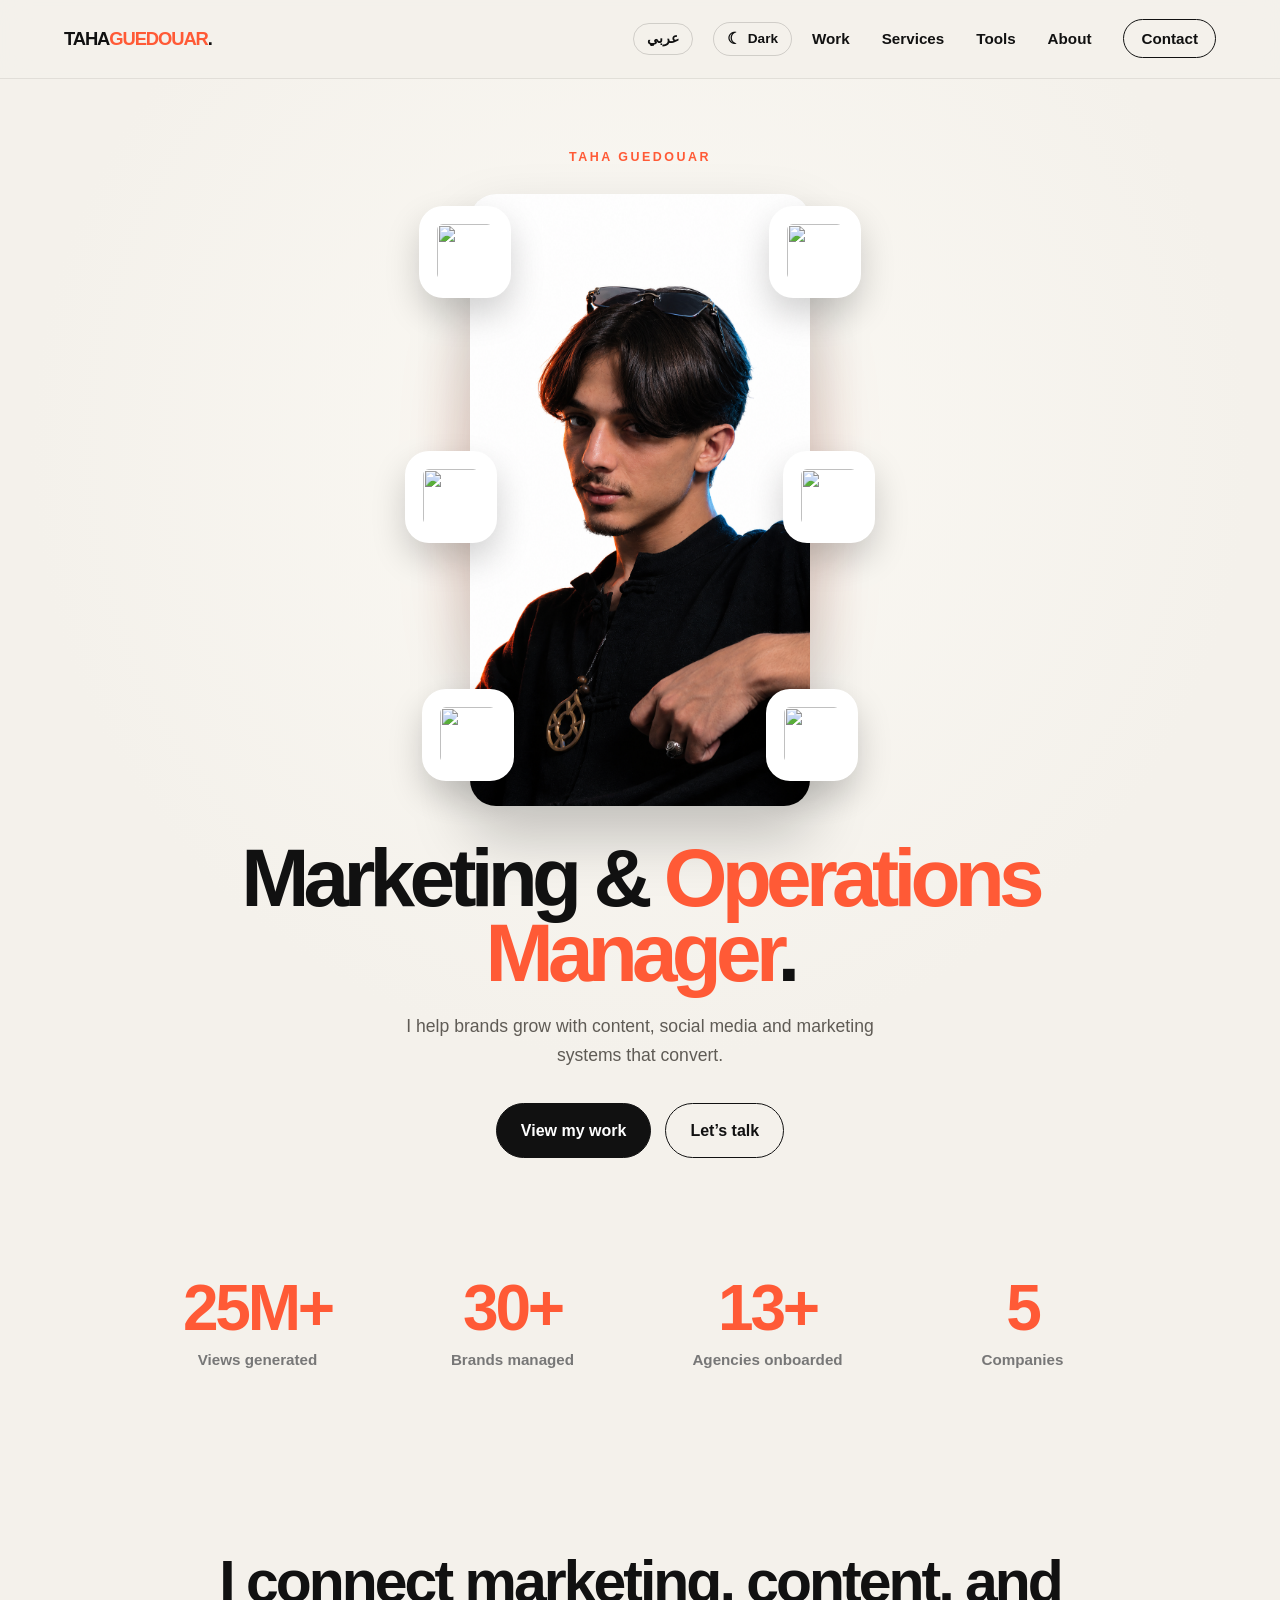
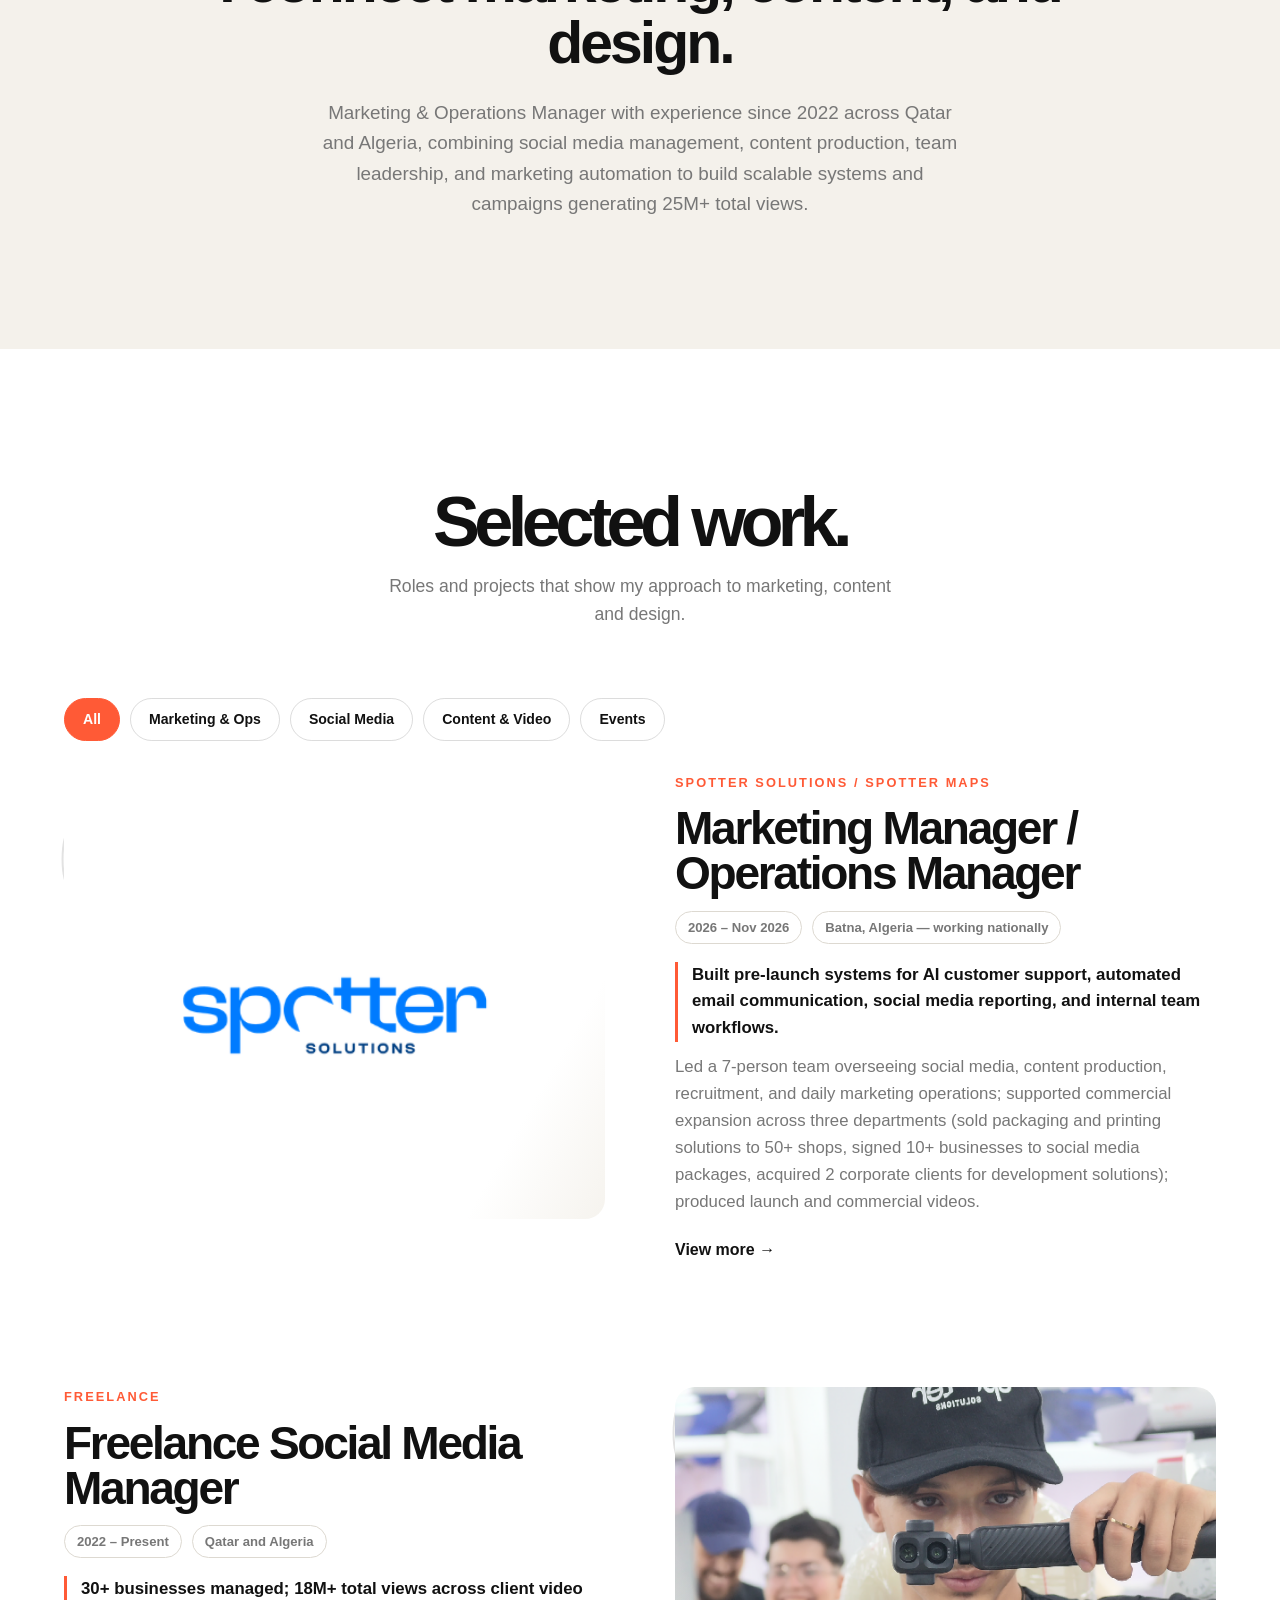
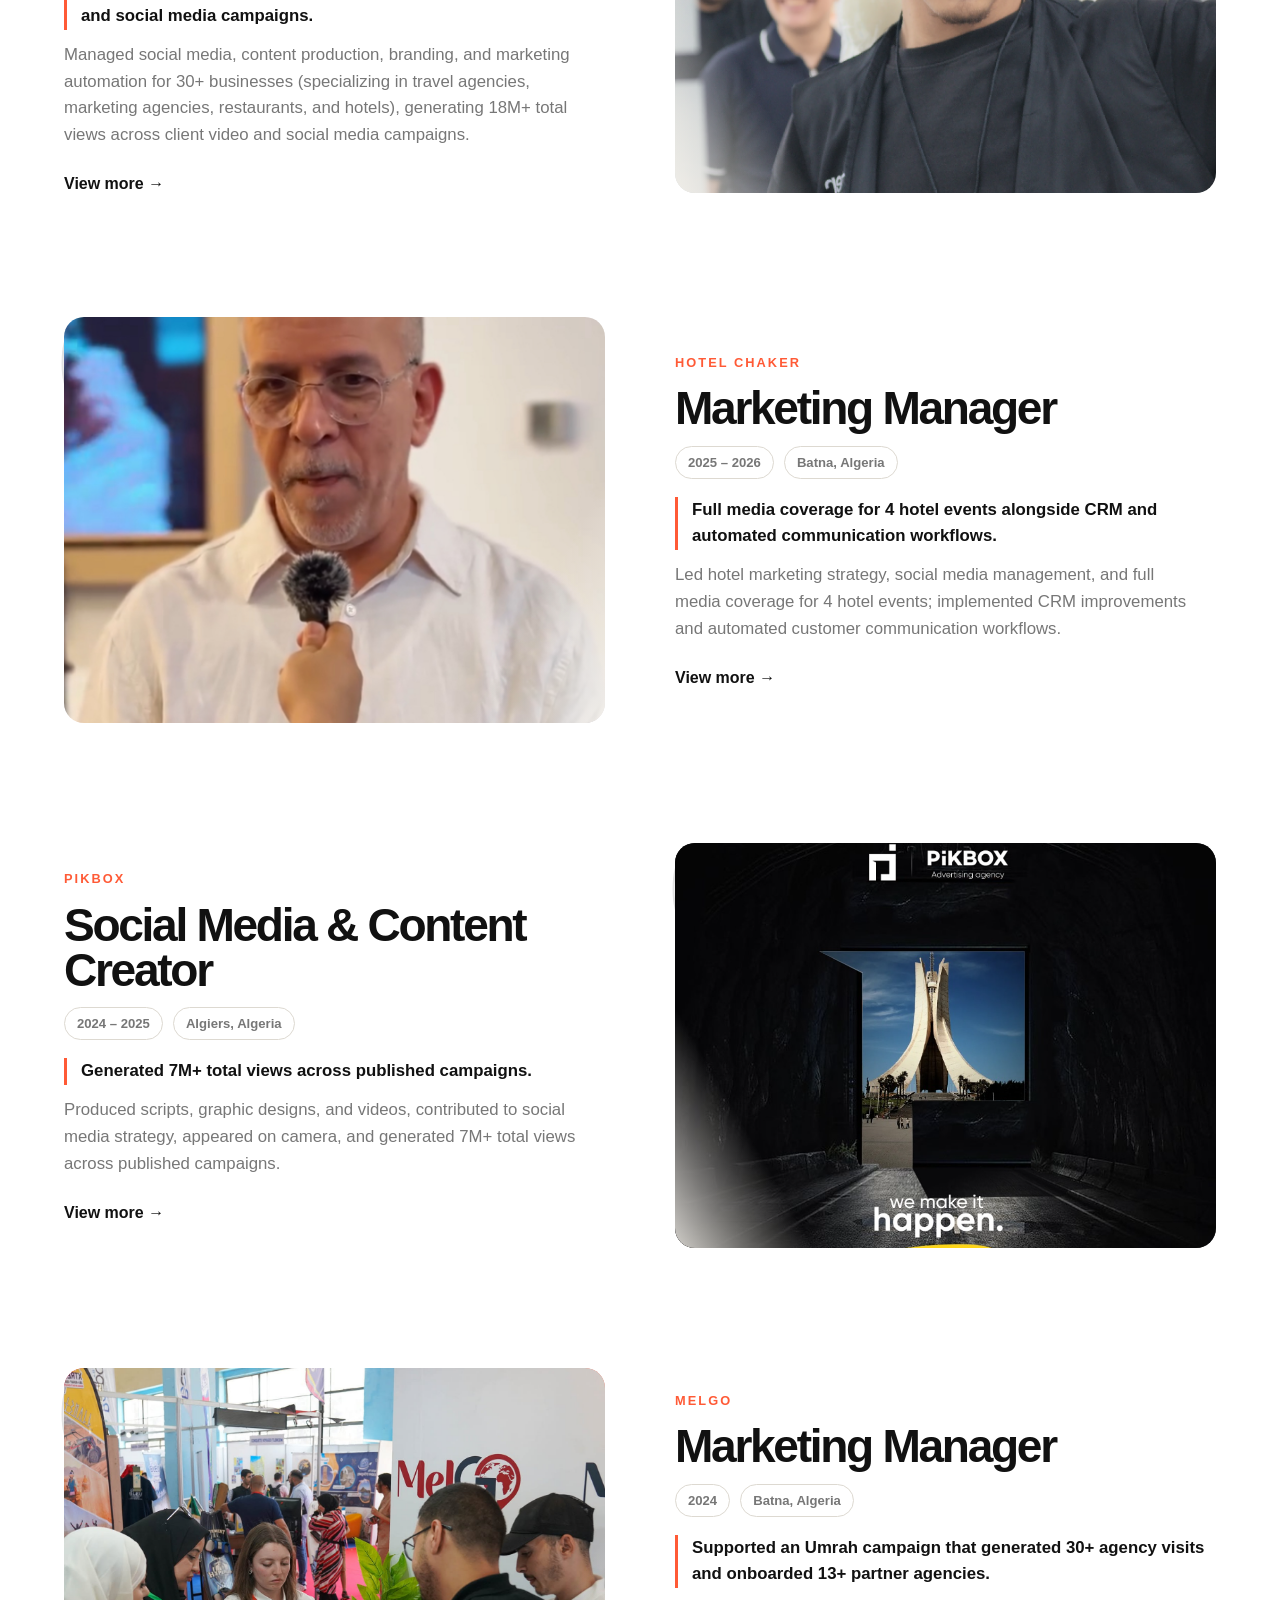
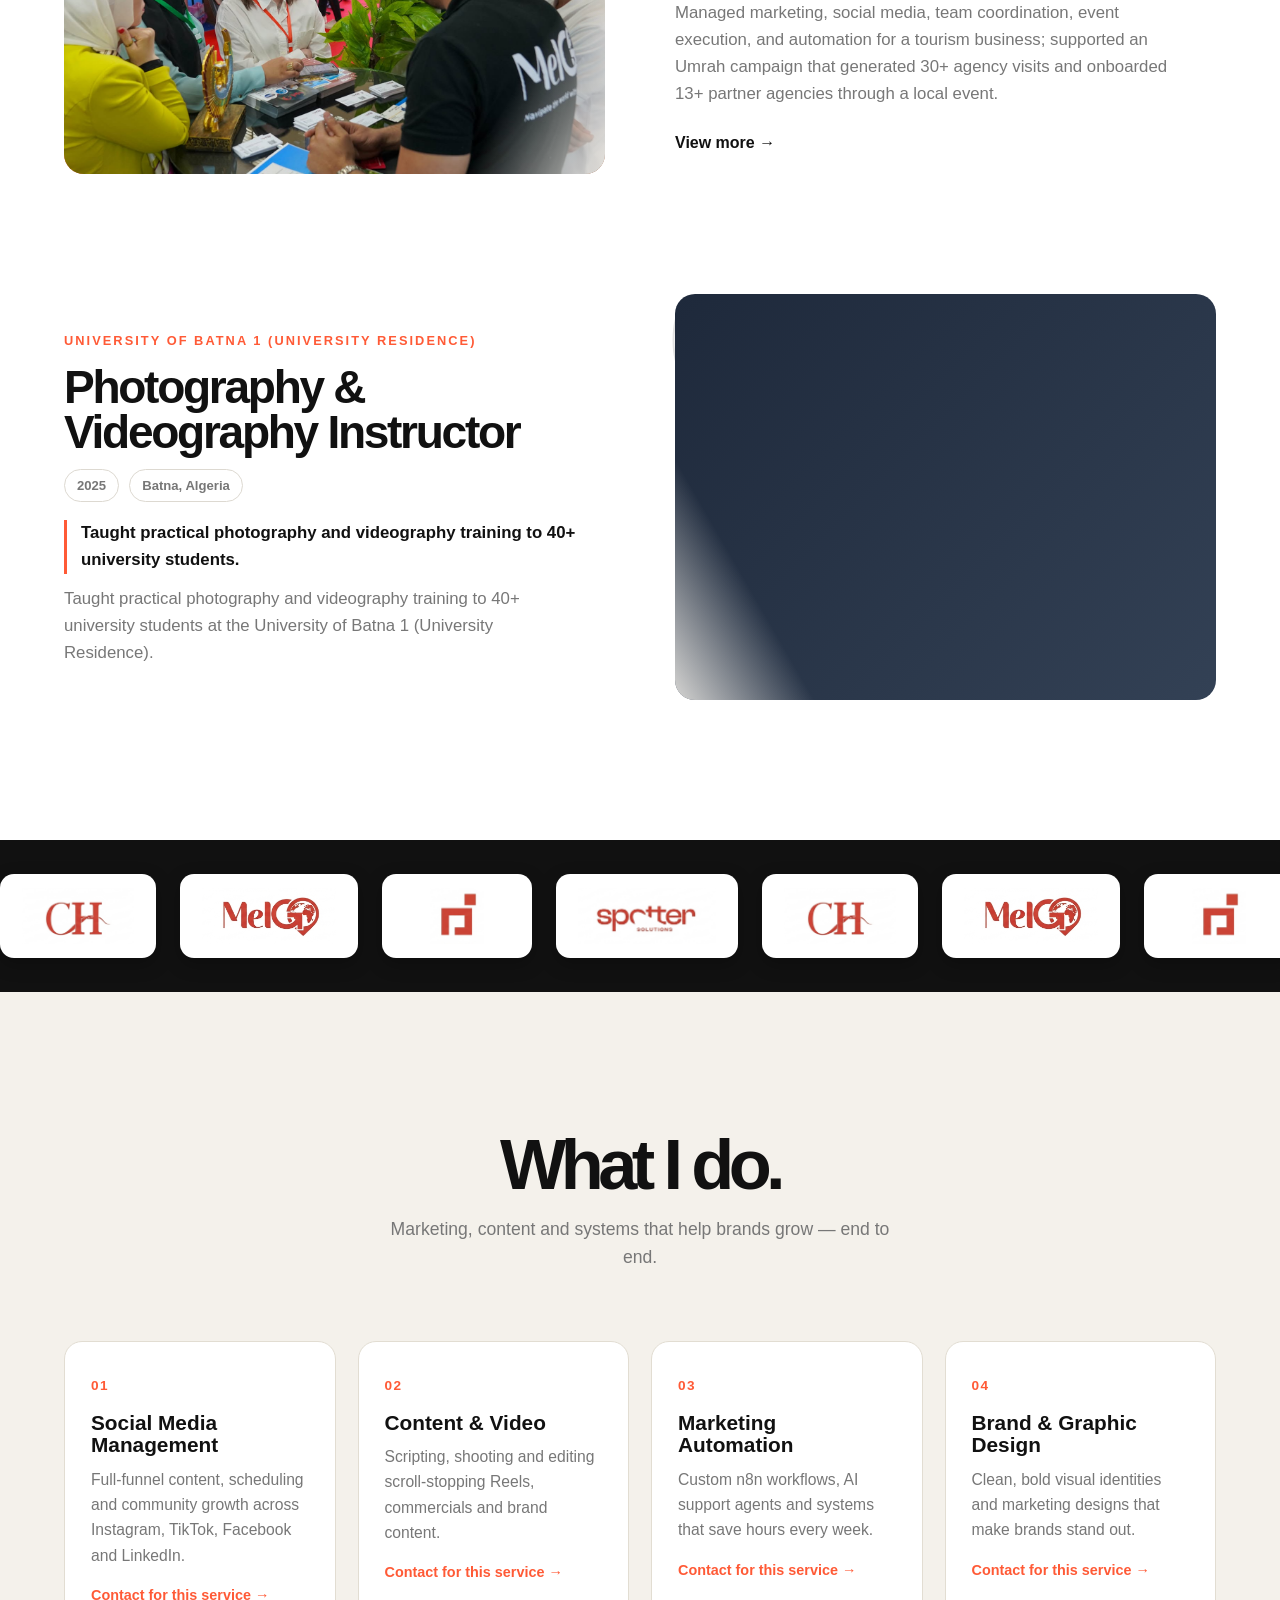
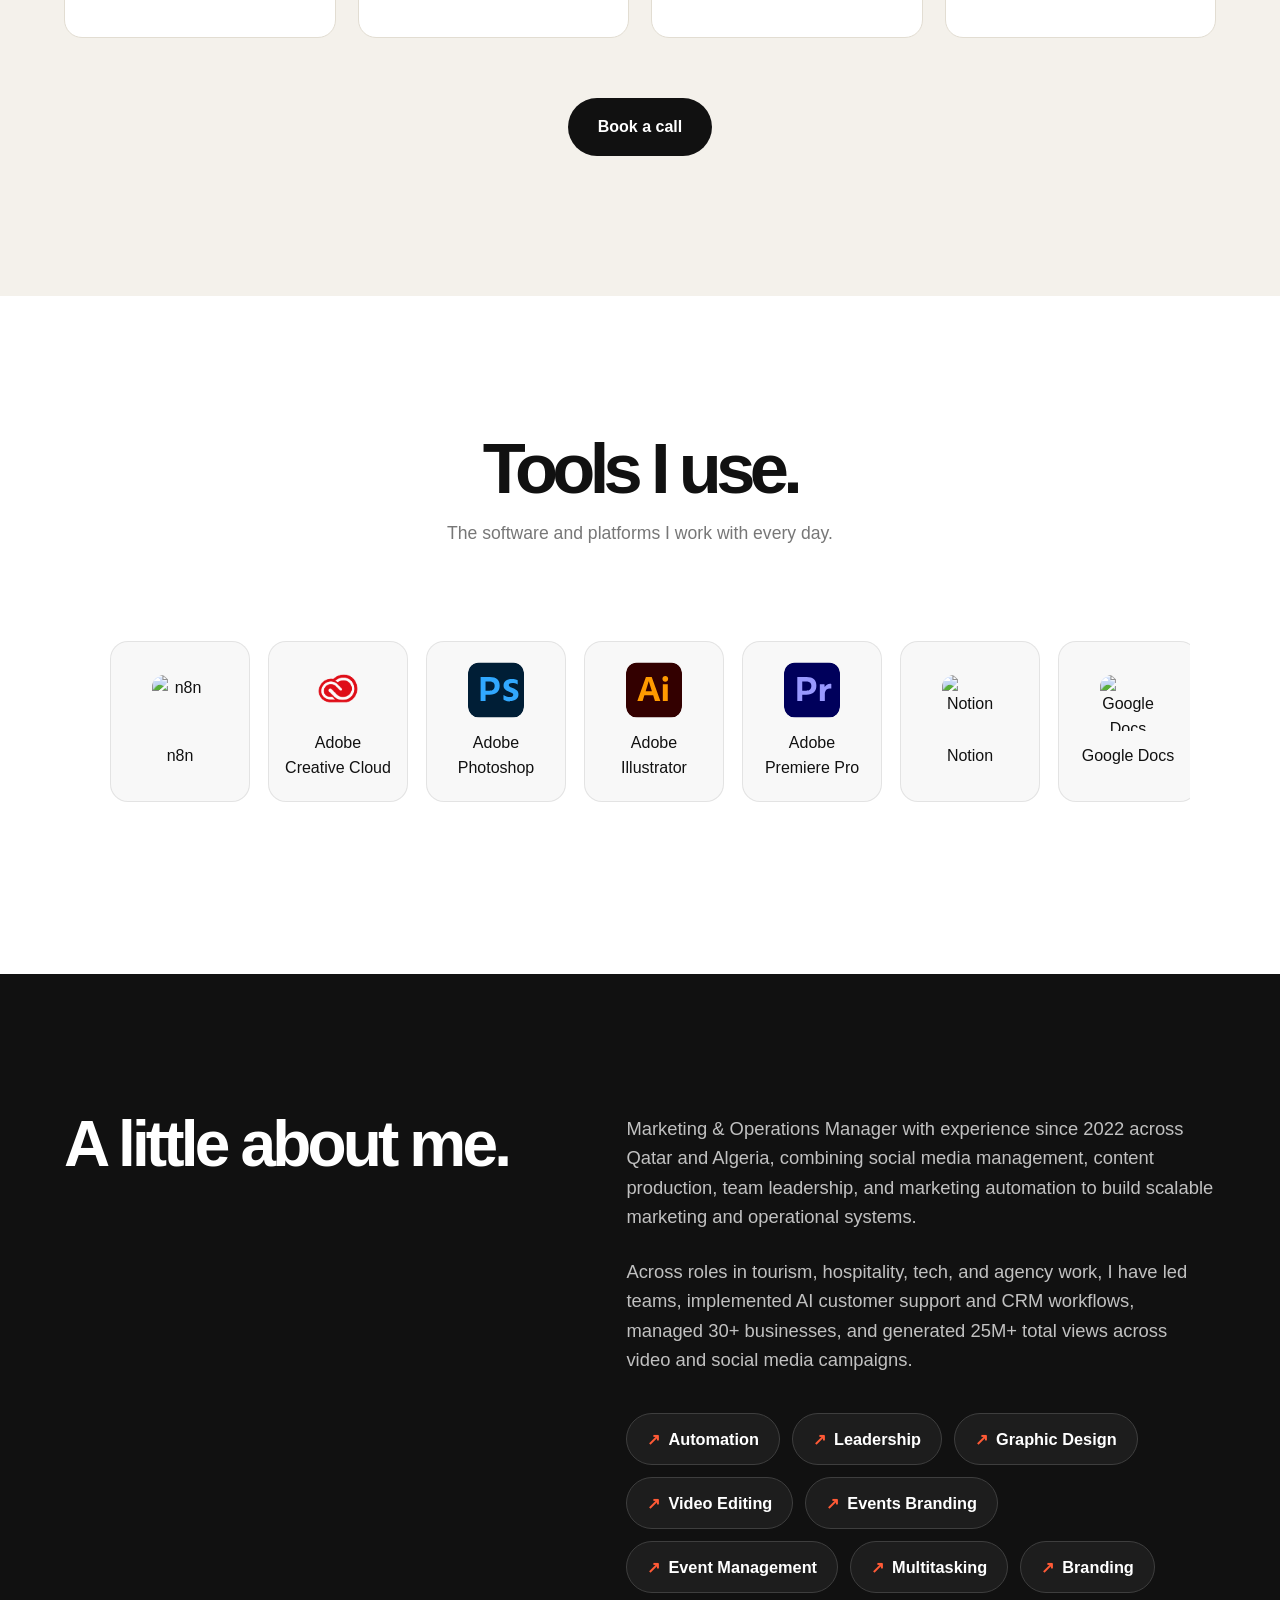
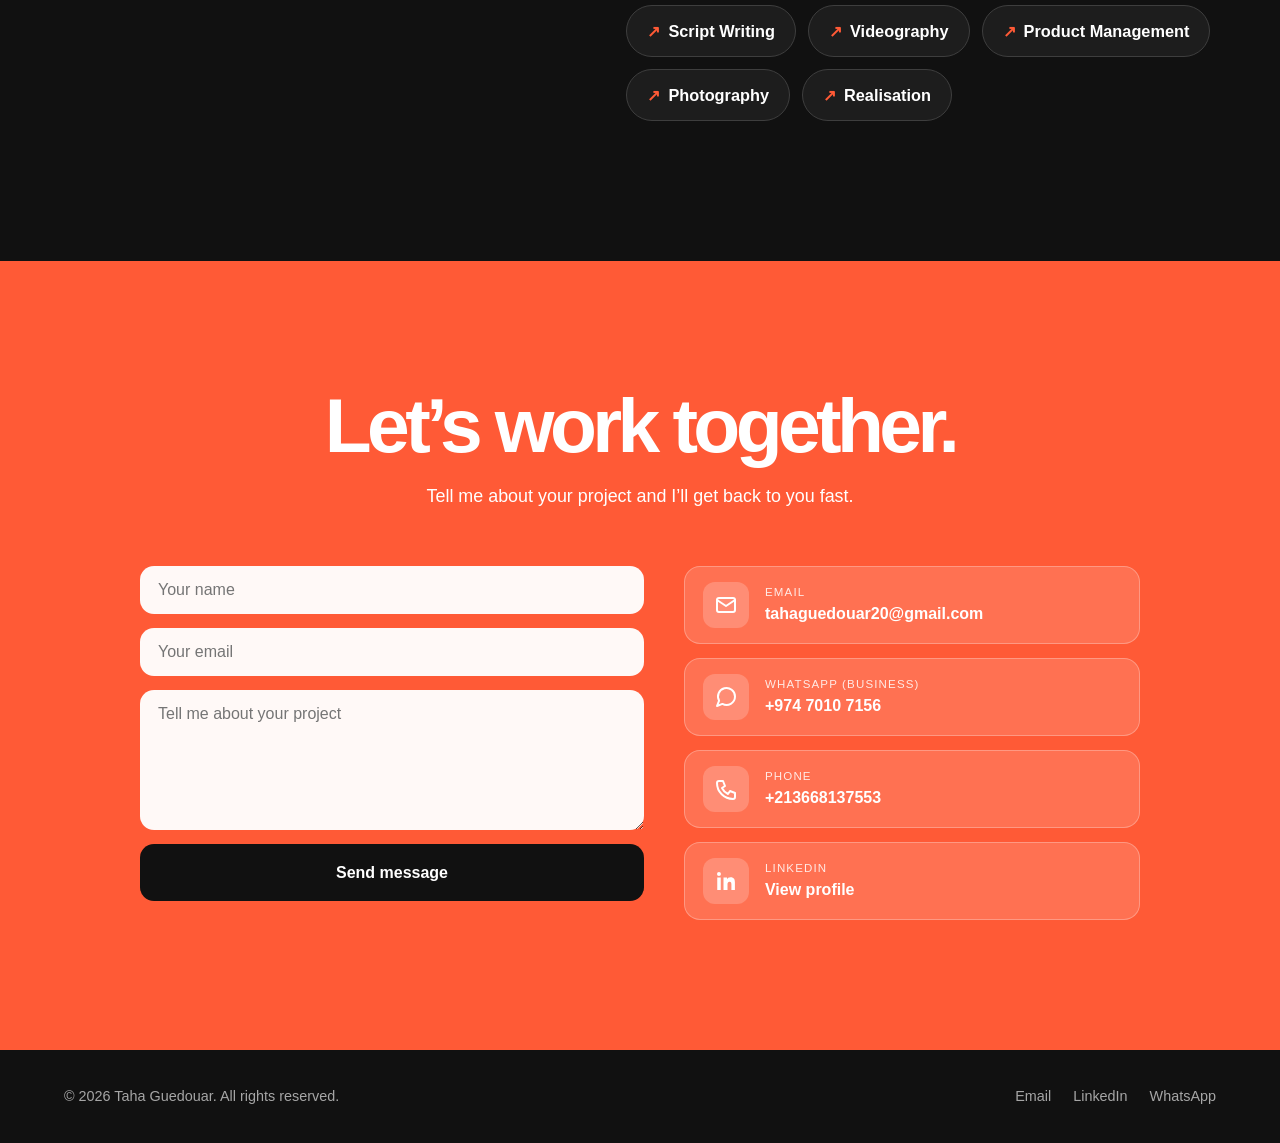
==== commit 3ca7bb1f: "Remove role split, fix mobile logos mask, update n8n/VN logos, bump cache to v=5" ====
--- a/index.html
+++ b/index.html
@@ -1 +1 @@
-<!DOCTYPE html><html lang="en"><head><meta charset="UTF-8"/><meta name="viewport" content="width=device-width, initial-scale=1.0"/><title>Taha Guedouar — Marketing & Operations Manager</title><meta name="description" content="Portfolio of Taha Guedouar — Marketing & Operations Manager specializing in content, social media and marketing systems. 25M+ views, 30+ brands."/><meta name="author" content="Taha Guedouar"/><meta name="keywords" content="Taha Guedouar, Marketing & Operations Manager, social media manager, content creator, marketing automation, Algeria, Qatar"/><link rel="canonical" href="https://tahaguedouar.xyz/"/><meta property="og:type" content="website"/><meta property="og:url" content="https://tahaguedouar.xyz/"/><meta property="og:title" content="Taha Guedouar — Marketing & Operations Manager"/><meta property="og:description" content="I help brands grow with content, social media and marketing systems that convert. 25M+ views · 30+ brands · 13+ agencies."/><meta property="og:image" content="https://tahaguedouar.xyz/hero-right.jpg.png"/><meta property="og:image:alt" content="Taha Guedouar"/><meta name="twitter:card" content="summary_large_image"/><meta name="twitter:title" content="Taha Guedouar — Marketing & Operations Manager"/><meta name="twitter:description" content="I help brands grow with content, social media and marketing systems that convert."/><meta name="twitter:image" content="https://tahaguedouar.xyz/hero-right.jpg.png"/><link rel="icon" href="data:image/svg+xml,<svg xmlns=%22http://www.w3.org/2000/svg%22 viewBox=%220 0 100 100%22><rect width=%22100%22 height=%22100%22 rx=%2222%22 fill=%22%23ff5a36%22/><text x=%2250%22 y=%2270%22 font-size=%2254%22 font-family=%22Arial%22 font-weight=%22bold%22 text-anchor=%22middle%22 fill=%22white%22>TG</text></svg>"/><style>:root{--black:#111111;--white:#ffffff;--cream:#f4f1eb;--gray:#777777;--orange:#ff5a36;--max-width:1200px}*{margin:0;padding:0;box-sizing:border-box}html{scroll-behavior:smooth}body{background:var(--cream);color:var(--black);font-family:Arial,Helvetica,sans-serif;line-height:1.6;overflow-x:hidden;transition:background .3s ease,color .3s ease}a{color:inherit;text-decoration:none}button{font:inherit}.container{width:min(90%,var(--max-width));margin:0 auto}.navbar{position:fixed;top:0;left:0;z-index:1000;width:100%;background:rgba(244,241,235,0.92);border-bottom:1px solid rgba(0,0,0,0.08);backdrop-filter:blur(14px)}.nav-container{min-height:78px;display:flex;align-items:center;justify-content:space-between}.logo{font-size:1.15rem;font-weight:900;letter-spacing:-0.06em}.logo span{color:var(--orange)}.nav-right{display:flex;align-items:center;gap:20px}.nav-links{display:flex;align-items:center;gap:32px;list-style:none;font-size:0.95rem;font-weight:600}.nav-links a{transition:color 0.2s ease}.nav-links a:hover{color:var(--orange)}.nav-contact{padding:10px 17px;border:1px solid var(--black);border-radius:999px}.nav-contact:hover{color:var(--white)!important;background:var(--black)}.theme-toggle{display:inline-flex;align-items:center;gap:7px;border:1px solid rgba(0,0,0,0.15);background:transparent;cursor:pointer;font-size:0.85rem;font-weight:700;line-height:1;color:var(--black);padding:8px 13px;border-radius:999px;transition:all .2s ease}.theme-toggle:hover{background:var(--black);color:var(--white);border-color:var(--black)}.theme-toggle .tt-ic{font-size:1rem}.menu-button{display:none;border:0;color:var(--black);background:transparent;font-size:1.8rem;cursor:pointer}.hero{position:relative;min-height:760px;margin-top:78px;display:flex;flex-direction:column;align-items:center;justify-content:center;text-align:center;padding:70px 6% 80px;background:radial-gradient(circle at 50% 32%,#fbf9f4 0%,var(--cream) 60%)}.hero .small-label{margin-bottom:26px;color:var(--orange);font-size:0.78rem;font-weight:900;letter-spacing:0.2em;text-transform:uppercase;opacity:0;animation:fadeUp .8s ease .1s forwards}.portrait-wrap{position:relative;width:clamp(240px,32vw,340px);aspect-ratio:3/4;margin-bottom:34px;animation:floatY 6s ease-in-out infinite}.portrait-wrap:before{content:"";position:absolute;inset:-22px;border-radius:34px;background:radial-gradient(circle,rgba(255,90,54,0.35),transparent 70%);filter:blur(26px);z-index:0;animation:glow 4.5s ease-in-out infinite}.portrait{position:relative;z-index:1;width:100%;height:100%;object-fit:cover;object-position:center top;border-radius:26px;background:#e9e7e1;box-shadow:0 30px 60px rgba(0,0,0,0.22)}.float-ic{position:absolute;z-index:5;width:92px;height:92px;object-fit:contain;padding:18px;background:var(--white);border-radius:24px;box-shadow:0 16px 34px rgba(0,0,0,0.18);animation:bob 6s ease-in-out infinite}.float-ic.fi1{top:2%;left:-15%;animation-delay:0s}.float-ic.fi2{top:42%;left:-19%;animation-delay:.6s}.float-ic.fi3{bottom:4%;left:-14%;animation-delay:1.2s}.float-ic.fi4{top:2%;right:-15%;animation-delay:.3s}.float-ic.fi5{top:42%;right:-19%;animation-delay:.9s}.float-ic.fi6{bottom:4%;right:-14%;animation-delay:1.5s}@keyframes bob{0%,100%{transform:translateY(0)}50%{transform:translateY(-8px)}}@media(max-width:1100px){.float-ic{width:70px;height:70px;padding:14px}.float-ic.fi1,.float-ic.fi3{left:-8%}.float-ic.fi4,.float-ic.fi6{right:-8%}.float-ic.fi2{left:-11%}.float-ic.fi5{right:-11%}}@media(max-width:760px){.float-ic{width:44px;height:44px;padding:9px;border-radius:13px}.float-ic.fi1,.float-ic.fi3{left:-4%}.float-ic.fi4,.float-ic.fi6{right:-4%}.float-ic.fi2{left:-6%}.float-ic.fi5{right:-6%}.float-ic.fi2,.float-ic.fi5{top:46%}}.hero h1{max-width:900px;font-size:clamp(2.8rem,6.4vw,6rem);line-height:0.92;letter-spacing:-0.07em;opacity:0;animation:fadeUp .8s ease .25s forwards}.hero h1 span{color:var(--orange)}.hero-description{max-width:520px;margin-top:22px;color:#5f5b55;font-size:1.1rem;opacity:0;animation:fadeUp .8s ease .4s forwards}.hero-cta{margin-top:34px;display:flex;gap:14px;flex-wrap:wrap;justify-content:center;opacity:0;animation:fadeUp .8s ease .55s forwards}.hero-btn{padding:14px 24px;border-radius:999px;font-weight:800;border:1px solid var(--black);transition:all .25s ease}.hero-btn.primary{background:var(--black);color:var(--white)}.hero-btn.primary:hover{background:var(--orange);border-color:var(--orange);color:#fff;transform:translateY(-3px)}.hero-btn.ghost:hover{background:var(--black);color:var(--white);transform:translateY(-3px)}@keyframes floatY{0%,100%{transform:translateY(0)}50%{transform:translateY(-16px)}}@keyframes glow{0%,100%{opacity:0.55;transform:scale(1)}50%{opacity:0.9;transform:scale(1.06)}}@keyframes fadeUp{from{opacity:0;transform:translateY(18px)}to{opacity:1;transform:translateY(0)}}@media(prefers-reduced-motion:reduce){.portrait-wrap,.portrait-wrap:before,.float-ic{animation:none}.hero .small-label,.hero h1,.hero-description,.hero-cta{animation:none;opacity:1}}.stats-section{background:var(--cream);padding:20px 0 30px}.stats-grid{display:grid;grid-template-columns:repeat(4,1fr);gap:20px;max-width:1000px;margin:0 auto}.stat{text-align:center;padding:18px 10px}.stat-num{font-size:clamp(2.6rem,5vw,4rem);font-weight:900;letter-spacing:-0.05em;color:var(--orange);line-height:1}.stat-label{margin-top:8px;font-weight:700;color:var(--gray);font-size:0.95rem}@media(max-width:650px){.stats-grid{grid-template-columns:1fr 1fr;gap:6px}}.logos-section{background:var(--black);padding:34px 0;overflow:hidden}.logo-track{display:flex;gap:40px;width:max-content;align-items:center;animation:scrollLeft 32s linear infinite}.logo-track:hover{animation-play-state:paused}.logo-item{display:inline-flex;align-items:center;justify-content:center;background:var(--white);border-radius:14px;padding:14px 22px;height:84px;min-width:150px;box-shadow:0 6px 18px rgba(0,0,0,0.25)}.logo-item img{max-height:56px;max-width:150px;object-fit:contain}@keyframes scrollLeft{from{transform:translateX(0)}to{transform:translateX(-50%)}}.tools-section{background:var(--white);padding:120px 0;overflow:hidden;text-align:center}.tools-coverflow{position:relative;height:300px;max-width:860px;margin:50px auto 0}.tool-card{position:absolute;top:50%;left:50%;width:180px;display:flex;flex-direction:column;align-items:center;justify-content:flex-start;gap:16px;transition:all 1.4s cubic-bezier(.22,1,.36,1);opacity:0;pointer-events:none}.tool-card img,.tool-card svg,.tool-card .tool-badge{width:96px;height:96px;object-fit:contain;transition:all 0.8s cubic-bezier(.22, 1, .36, 1)}.tool-card .tool-badge{display:flex;align-items:center;justify-content:center;background:var(--cream);border:2px solid #e2ddd2;border-radius:24px;color:var(--black);font-weight:900;font-size:2rem}.tool-card .tname{font-weight:800;color:var(--black);opacity:0;transition:all .5s;font-size:1.05rem;text-align:center}.pos-center{transform:translate(-50%,-50%);opacity:1;z-index:3}.pos-center img,.pos-center svg,.pos-center .tool-badge{width:150px;height:150px}.pos-center .tool-badge{font-size:3rem;border-radius:32px}.pos-center .tname{opacity:1;font-size:1.2rem}.pos-left{transform:translate(calc(-50% - 250px),-50%) scale(0.66);opacity:0.45;z-index:1}.pos-right{transform:translate(calc(-50% + 250px),-50%) scale(0.66);opacity:0.45;z-index:1}.pos-hidden{transform:translate(-50%,-50%) scale(0.3);opacity:0}.introduction{padding:130px 0;background:var(--cream);text-align:center}.intro-grid{max-width:900px;margin:0 auto}.intro-title{font-size:clamp(2.4rem,4.6vw,4.4rem);line-height:1.05;letter-spacing:-0.05em;margin-bottom:24px}.intro-text{color:var(--gray);font-size:1.18rem;max-width:640px;margin:0 auto}section{scroll-margin-top:90px}.section{padding:140px 0}.section-header{display:flex;flex-direction:column;align-items:center;text-align:center;gap:16px;margin-bottom:70px}.section-title{font-size:clamp(2.8rem,5.5vw,5.5rem);line-height:0.95;letter-spacing:-0.08em}.section-description{max-width:520px;color:var(--gray);font-size:1.1rem}.work-section{background:var(--white)}.xp-list{display:flex;flex-direction:column;gap:120px}.xp-row{display:grid;grid-template-columns:1fr 1fr;gap:70px;align-items:center}.xp-row:nth-child(even) .xp-media{order:2}.xp-media{position:relative}.xp-num{position:absolute;top:-46px;left:-6px;font-size:clamp(4rem,9vw,8rem);font-weight:900;letter-spacing:-0.06em;color:transparent;-webkit-text-stroke:2px rgba(17,17,17,0.12);z-index:0}.xp-imgwrap{position:relative;aspect-ratio:4/3;border-radius:20px;overflow:hidden}.xp-img{width:100%;height:100%;object-fit:cover;display:block;transition:transform .8s cubic-bezier(.2,.8,.2,1)}.xp-imgwrap.multi .xp-img{position:absolute;inset:0;opacity:0;transition:opacity .9s ease,transform .8s cubic-bezier(.2,.8,.2,1)}.xp-imgwrap.multi .xp-img.active{opacity:1}.xp-imgwrap.multi .xp-img{position:absolute;inset:0;opacity:0;transition:opacity 1s ease}.xp-imgwrap.multi .xp-img.active{opacity:1}.xp-row:hover .xp-img{transform:scale(1.05)}.xp-imgwrap.noimg .xp-img{display:none}.xp-imgwrap:after{content:"";position:absolute;inset:0;background:linear-gradient(120deg,transparent 82%,rgba(244,241,235,0.85) 100%);pointer-events:none}.xp-row:nth-child(even) .xp-imgwrap:after{background:linear-gradient(240deg,transparent 82%,rgba(244,241,235,0.85) 100%)}.xp-company{color:var(--orange);font-size:0.8rem;font-weight:900;letter-spacing:0.16em;text-transform:uppercase}.xp-role{margin:12px 0 14px;font-size:clamp(2rem,3.6vw,3.2rem);line-height:0.98;letter-spacing:-0.05em}.xp-meta{display:flex;flex-wrap:wrap;gap:10px;margin-bottom:18px}.xp-meta span{font-size:0.82rem;font-weight:700;color:var(--gray);border:1px solid #ddd9d1;border-radius:999px;padding:5px 12px}.xp-highlight{color:var(--black);font-size:1.05rem;font-weight:700;margin-bottom:12px;border-left:3px solid var(--orange);padding-left:14px}.xp-desc{color:var(--gray);font-size:1.05rem;max-width:520px}.xp-link{display:inline-block;margin-top:22px;font-weight:800}.xp-link:hover{color:var(--orange)}.reveal{opacity:0;transform:translateY(40px);transition:opacity .7s ease,transform .7s cubic-bezier(.2,.8,.2,1)}.reveal.in{opacity:1;transform:none}@media(prefers-reduced-motion:reduce){.reveal{opacity:1;transform:none}}@media(max-width:760px){.reveal{opacity:1;transform:none;transition:none}}.about-section{color:var(--white);background:var(--black)}.about-grid{display:grid;grid-template-columns:0.9fr 1.1fr;gap:80px;align-items:start}.about-title{font-size:clamp(2.6rem,5vw,4.6rem);line-height:0.95;letter-spacing:-0.06em}.about-content p{margin-bottom:25px;color:#c1c1c1;font-size:1.15rem}.skills{display:flex;flex-wrap:wrap;gap:12px;margin-top:38px;list-style:none}.skills li{display:inline-flex;align-items:center;padding:12px 20px;color:var(--white);background:rgba(255,255,255,0.05);border:1px solid #3e3e3e;border-radius:999px;font-weight:700;font-size:1.02rem;transition:all .2s ease}.skills li:hover{background:var(--orange);border-color:var(--orange)}.skills li:before{content:"↗";margin-right:8px;color:var(--orange)}.skills li:hover:before{color:var(--white)}.services-section{background:var(--cream);padding:140px 0}.services-grid{display:grid;grid-template-columns:repeat(4,1fr);gap:22px}.service-card{background:var(--white);border:1px solid #e2ddd2;border-radius:18px;padding:30px 26px;transition:transform .3s ease,box-shadow .3s ease}.service-card:hover{transform:translateY(-8px);box-shadow:0 20px 44px rgba(0,0,0,0.1)}.service-num{color:var(--orange);font-weight:900;font-size:0.85rem;letter-spacing:0.1em}.service-card h3{margin:14px 0 10px;font-size:1.3rem;line-height:1.1}.service-card p{color:var(--gray);font-size:0.98rem}.service-contact{display:inline-block;margin-top:16px;font-weight:800;font-size:0.9rem;color:var(--orange)}.service-contact:hover{color:var(--black)}html[data-theme=dark] .service-contact:hover{color:#fff}.services-cta{text-align:center;margin-top:60px}.services-cta a{display:inline-block;padding:16px 30px;background:var(--black);color:var(--white);border-radius:999px;font-weight:800;transition:all .25s ease}.services-cta a:hover{background:var(--orange);transform:translateY(-3px)}@media(max-width:900px){.services-grid{grid-template-columns:1fr 1fr}}@media(max-width:560px){.services-grid{grid-template-columns:1fr}}.contact-section{padding:130px 0;color:var(--white);background:var(--orange)}.contact-head{text-align:center}.contact-title{font-size:clamp(2.6rem,6vw,5rem);line-height:0.9;letter-spacing:-0.06em}.contact-description{max-width:520px;margin:22px auto 55px;font-size:1.12rem}.contact-wrap{display:grid;grid-template-columns:1.05fr 0.95fr;gap:40px;max-width:1000px;margin:0 auto}.contact-form{display:flex;flex-direction:column;gap:14px}.contact-form input,.contact-form textarea{padding:15px 18px;border-radius:14px;border:none;font-size:1rem;font-family:inherit;background:rgba(255,255,255,0.96);color:var(--black)}.contact-form textarea{min-height:140px;resize:vertical}.contact-form button{padding:16px;border:none;border-radius:14px;background:var(--black);color:var(--white);font-weight:800;cursor:pointer;transition:transform .2s ease}.contact-form button:hover{transform:translateY(-3px)}.contact-cards{display:flex;flex-direction:column;gap:14px}.contact-card{display:flex;align-items:center;gap:16px;background:rgba(255,255,255,0.14);border:1px solid rgba(255,255,255,0.28);border-radius:16px;padding:15px 18px;transition:background .2s ease,transform .2s ease}.contact-card:hover{background:rgba(255,255,255,0.24);transform:translateY(-2px)}.contact-card .ic{flex:none;width:46px;height:46px;border-radius:12px;background:rgba(255,255,255,0.2);display:flex;align-items:center;justify-content:center;color:#fff}.contact-card>span:last-child{display:flex;flex-direction:column}.contact-card .cc-label{font-size:0.72rem;text-transform:uppercase;letter-spacing:0.1em;opacity:0.85}.contact-card .cc-val{font-weight:800;font-size:1rem;word-break:break-word}@media(max-width:850px){.contact-wrap{grid-template-columns:1fr}}footer{padding:35px 0;color:#a6a6a6;background:var(--black);font-size:0.9rem}.footer-container{display:flex;align-items:center;justify-content:space-between;gap:20px}.social-links{display:flex;gap:22px}.social-links a:hover{color:var(--white)}.back-to-top{position:fixed;right:22px;bottom:22px;z-index:20;width:45px;height:45px;display:none;align-items:center;justify-content:center;color:var(--white);background:var(--black);border-radius:50%;cursor:pointer}.back-to-top.visible{display:flex}@media (max-width:850px){.intro-grid,.about-grid{grid-template-columns:1fr;gap:50px}}@media (max-width:650px){.nav-container{min-height:68px}.nav-links{position:absolute;top:68px;left:0;width:100%;display:none;flex-direction:column;align-items:flex-start;gap:22px;padding:25px 5%;background:var(--cream);border-bottom:1px solid #d7d3cb}.nav-links.active{display:flex}.menu-button{display:block}.hero{margin-top:68px}.section{padding:90px 0}.introduction{padding:90px 0}.section-header{margin-bottom:44px}.xp-list{gap:80px}.xp-row{grid-template-columns:1fr;gap:26px}.xp-row:nth-child(even) .xp-media{order:0}.xp-num{top:-32px}.contact-section{padding:100px 0}.footer-container{display:block}.social-links{margin-top:18px}}html[data-theme=dark] body{background:#141310;color:#f4f1eb}html[data-theme=dark] .navbar{background:rgba(20,19,16,0.9);border-bottom-color:rgba(255,255,255,0.08)}html[data-theme=dark] .logo{color:#f4f1eb}html[data-theme=dark] .nav-links a,html[data-theme=dark] .theme-toggle,html[data-theme=dark] .menu-button{color:#f4f1eb}html[data-theme=dark] .theme-toggle{border-color:rgba(255,255,255,0.25)}html[data-theme=dark] .theme-toggle:hover{background:#f4f1eb;color:#141310;border-color:#f4f1eb}html[data-theme=dark] .nav-links{background:#141310;border-bottom-color:#2c2a22}html[data-theme=dark] .nav-contact{border-color:#f4f1eb}html[data-theme=dark] .nav-contact:hover{background:#f4f1eb;color:#141310!important}html[data-theme=dark] .hero{background:radial-gradient(circle at 50% 32%,#211d16 0%,#141310 60%)}html[data-theme=dark] .hero-description{color:#b9b4a9}html[data-theme=dark] .hero-btn{border-color:#f4f1eb;color:#f4f1eb}html[data-theme=dark] .hero-btn.primary{background:#f4f1eb;color:#141310}html[data-theme=dark] .hero-btn.primary:hover{background:var(--orange);border-color:var(--orange);color:#fff}html[data-theme=dark] .float-ic{background:#211e18;box-shadow:0 16px 34px rgba(0,0,0,0.5)}html[data-theme=dark] .stats-section{background:#141310}html[data-theme=dark] .stat-label{color:#b9b4a9}html[data-theme=dark] .introduction{background:#17150f}html[data-theme=dark] .intro-text,html[data-theme=dark] .section-description{color:#b9b4a9}html[data-theme=dark] .work-section{background:#141310}html[data-theme=dark] .xp-desc{color:#b9b4a9}html[data-theme=dark] .xp-highlight{color:#f4f1eb}html[data-theme=dark] .xp-meta span{color:#b9b4a9;border-color:#3a382f}html[data-theme=dark] .xp-num{-webkit-text-stroke-color:rgba(244,241,235,0.16)}html[data-theme=dark] .xp-imgwrap:after{background:linear-gradient(120deg,transparent 82%,rgba(20,19,16,0.85) 100%)}html[data-theme=dark] .xp-row:nth-child(even) .xp-imgwrap:after{background:linear-gradient(240deg,transparent 82%,rgba(20,19,16,0.85) 100%)}html[data-theme=dark] .tools-section{background:#17150f}html[data-theme=dark] .tool-card .tname{color:#f4f1eb}html[data-theme=dark] .tool-card .tool-badge{background:#211e18;border-color:#3a382f;color:#f4f1eb}html[data-theme=dark] .tool-card .ti-invert{filter:invert(1) brightness(1.6)}html[data-theme=dark] .services-section{background:#141310}html[data-theme=dark] .service-card{background:#1b1912;border-color:#2f2c24}html[data-theme=dark] .service-card p{color:#b9b4a9}html[dir=rtl] body{font-family:"Segoe UI",Tahoma,Arial,sans-serif}html[dir=rtl] .nav-links{font-weight:700}html[dir=rtl] .xp-num{left:auto;right:-6px}html[dir=rtl] .xp-highlight{border-left:none;border-right:3px solid var(--orange);padding-left:0;padding-right:14px}html[dir=rtl] .skills li:before{margin-right:0;margin-left:8px}html[dir=rtl] .contact-card>span:last-child,html[dir=rtl] .stat,html[dir=rtl] .section-header{text-align:right}html[dir=rtl] .section-header{align-items:center;text-align:center}</style><link rel="stylesheet" href="animations.css?v=4"></head><body><div id="tg-preloader" aria-hidden="true"><div class="tg-preloader-inner"><span class="tg-monogram">TG<span class="tg-dot">.</span></span><div class="tg-loader-bar"><span></span></div></div></div><div id="tg-scroll-progress" aria-hidden="true"></div><header class="navbar"><div class="container nav-container"><a class="logo" href="#home">TAHA<span>GUEDOUAR</span>.</a><div class="nav-right"><button class="theme-toggle" id="langToggle" aria-label="Switch language">عربي</button><button class="theme-toggle" id="themeToggle" aria-label="Toggle dark mode"><span class="tt-ic">☾</span><span class="tt-label">Dark</span></button><button class="menu-button" id="menuButton" aria-label="Open navigation menu" aria-expanded="false">☰</button><nav><ul class="nav-links" id="navLinks"><li><a href="#work" data-en="Work" data-ar="أعمالي">Work</a></li><li><a href="#services" data-en="Services" data-ar="الخدمات">Services</a></li><li><a href="#tools" data-en="Tools" data-ar="الأدوات">Tools</a></li><li><a href="#about" data-en="About" data-ar="نبذة">About</a></li><li><a class="nav-contact" href="#contact" data-en="Contact" data-ar="تواصل">Contact</a></li></ul></nav></div></div></header><main><section class="hero" id="home"><span class="small-label">Taha Guedouar</span><div class="portrait-wrap"><img class="float-ic fi1" id="notionIc" src="https://cdn.simpleicons.org/notion/111111" alt="" aria-hidden="true"><img class="float-ic fi2" src="https://cdn.simpleicons.org/googlegemini/8E75FF" alt="" aria-hidden="true"><img class="float-ic fi3" src="https://cdn.simpleicons.org/n8n/EA4B71" alt="" aria-hidden="true"><img class="float-ic fi4" src="https://cdn.simpleicons.org/claude/D97757" alt="" aria-hidden="true"><img class="float-ic fi5" src="https://cdn.simpleicons.org/googlesheets/34A853" alt="" aria-hidden="true"><img class="float-ic fi6" src="https://cdn.simpleicons.org/instagram/E4405F" alt="" aria-hidden="true"><img class="portrait" src="hero-right.jpg.png" alt="Taha Guedouar"></div><h1 data-en="Marketing &amp; |Operations Manager|." data-ar="مدير |التسويق والعمليات|."><span class="h1txt">Marketing &amp; </span><span>Operations Manager</span><span class="h1txt">.</span></h1><p class="hero-description" data-en="I help brands grow with content, social media and marketing systems that convert." data-ar="أساعد العلامات التجارية على النمو عبر المحتوى ووسائل التواصل وأنظمة تسويق تحقق نتائج.">I help brands grow with content, social media and marketing systems that convert.</p><div class="hero-cta"><a class="hero-btn primary" href="#work" data-en="View my work" data-ar="شاهد أعمالي">View my work</a><a class="hero-btn ghost" href="#contact" data-en="Let’s talk" data-ar="لنتحدّث">Let’s talk</a></div><div class="tg-role-cards" role="tablist" aria-label="Portfolio Role"><button type="button" class="tg-role-card" data-role="marketing" aria-selected="false"><span class="tg-role-dot"></span><span class="tg-role-title" data-en="Marketing Operations Manager" data-ar="مدير التسويق والعمليات">Marketing Operations Manager</span></button><button type="button" class="tg-role-card" data-role="graphic" aria-selected="false"><span class="tg-role-dot"></span><span class="tg-role-title" data-en="Graphic Design" data-ar="التصميم الجرافيكي">Graphic Design</span></button></div></section><div id="marketing-section" class="tg-role-panel" hidden><section class="stats-section"><div class="container stats-grid"><div class="stat"><div class="stat-num" data-target="25" data-suffix="M+">0</div><div class="stat-label">Views generated</div></div><div class="stat"><div class="stat-num" data-target="30" data-suffix="+">0</div><div class="stat-label">Brands managed</div></div><div class="stat"><div class="stat-num" data-target="13" data-suffix="+">0</div><div class="stat-label">Agencies onboarded</div></div><div class="stat"><div class="stat-num" data-target="5" data-suffix="">0</div><div class="stat-label">Companies</div></div></div></section><section class="introduction"><div class="container intro-grid reveal"><h2 class="intro-title" data-en="I connect marketing, content, and design." data-ar="أجمع بين التسويق والمحتوى والتصميم.">I connect marketing, content, and design.</h2><div class="intro-text"><p data-en="Marketing &amp; Operations Manager with experience since 2022 across Qatar and Algeria, combining social media management, content production, team leadership, and marketing automation to build scalable systems and campaigns generating 25M+ total views." data-ar="مدير تسويق وعمليات بخبرة تمتد منذ عام 2022 في قطر والجزائر، أجمع بين إدارة وسائل التواصل الاجتماعي وإنتاج المحتوى وقيادة الفرق وأتمتة التسويق لبناء أنظمة وحملات قابلة للتوسع حققت أكثر من 25 مليون مشاهدة.">Marketing &amp; Operations Manager with experience since 2022 across Qatar and Algeria, combining social media management, content production, team leadership, and marketing automation to build scalable systems and campaigns generating 25M+ total views.</p></div></div></section><section class="section work-section" id="work"><div class="container"><div class="section-header reveal"><h2 class="section-title" data-en="Selected work." data-ar="أعمال مختارة.">Selected work.</h2><p class="section-description" data-en="Roles and projects that show my approach to marketing, content and design." data-ar="أدوار ومشاريع توضّح نهجي في التسويق والمحتوى والتصميم.">Roles and projects that show my approach to marketing, content and design.</p></div><div class="xp-list"><article class="xp-row reveal"><div class="xp-media"><span class="xp-num">01</span><div class="xp-imgwrap" style="background:linear-gradient(135deg,#f15a32,#ffb43f)"><img class="xp-img active" src="Untitled%20design.png" alt="Spotter Solutions / Spotter Maps" loading="lazy"></div></div><div class="xp-body"><span class="xp-company" data-en="Spotter Solutions / Spotter Maps" data-ar="سبوتر سولوشنز / سبوتر مابس">Spotter Solutions / Spotter Maps</span><h3 class="xp-role" data-en="Marketing Manager / Operations Manager" data-ar="مدير التسويق / مدير العمليات">Marketing Manager / Operations Manager</h3><div class="xp-meta"><span>2026 – Nov 2026</span><span data-en="Batna, Algeria — working nationally" data-ar="باتنة، الجزائر — عمل وطني">Batna, Algeria — working nationally</span></div><p class="xp-highlight" data-en="Built pre-launch systems for AI customer support, automated email communication, social media reporting, and internal team workflows." data-ar="بناء أنظمة ما قبل الإطلاق لدعم العملاء بالذكاء الاصطناعي، والتواصل الآلي عبر البريد الإلكتروني، وتقارير وسائل التواصل الاجتماعي، وسير عمل الفريق الداخلي.">Built pre-launch systems for AI customer support, automated email communication, social media reporting, and internal team workflows.</p><p class="xp-desc" data-en="Led a 7-person team overseeing social media, content production, recruitment, and daily marketing operations; supported commercial expansion across three departments (sold packaging and printing solutions to 50+ shops, signed 10+ businesses to social media packages, acquired 2 corporate clients for development solutions); produced launch and commercial videos." data-ar="قيادة فريق مكون من 7 أشخاص للإشراف على وسائل التواصل الاجتماعي وإنتاج المحتوى والتوظيف والعمليات التسويقية اليومية؛ دعم التوسع التجاري عبر ثلاثة أقسام (بيع حلول التغليف والطباعة لأكثر من 50 متجراً، توقيع عقود باقات التواصل الاجتماعي مع أكثر من 10 شركات، واستقطاب عميلين من الشركات لحلول التطوير)؛ وإنتاج فيديوهات الإطلاق والإعلانات التجارية.">Led a 7-person team overseeing social media, content production, recruitment, and daily marketing operations; supported commercial expansion across three departments (sold packaging and printing solutions to 50+ shops, signed 10+ businesses to social media packages, acquired 2 corporate clients for development solutions); produced launch and commercial videos.</p><a class="xp-link" href="https://lnkd.in/p/dgUXW3MC" target="_blank" rel="noopener" data-en="View more →" data-ar="عرض المزيد →">View more &rarr;</a></div></article><article class="xp-row reveal"><div class="xp-media"><span class="xp-num">02</span><div class="xp-imgwrap" style="background:linear-gradient(135deg,#5147d9,#a46dff)"><img class="xp-img active" src="Screenshot%202026-09-11%20021801.png" alt="Freelance" loading="lazy"></div></div><div class="xp-body"><span class="xp-company" data-en="Freelance" data-ar="عمل حر">Freelance</span><h3 class="xp-role" data-en="Freelance Social Media Manager" data-ar="مدير وسائل التواصل الاجتماعي (عمل حر)">Freelance Social Media Manager</h3><div class="xp-meta"><span>2022 – Present</span><span data-en="Qatar and Algeria" data-ar="قطر والجزائر">Qatar and Algeria</span></div><p class="xp-highlight" data-en="30+ businesses managed; 18M+ total views across client video and social media campaigns." data-ar="إدارة أكثر من 30 شركة؛ تحقيق أكثر من 18 مليون مشاهدة عبر حملات الفيديو ووسائل التواصل الاجتماعي للعملاء.">30+ businesses managed; 18M+ total views across client video and social media campaigns.</p><p class="xp-desc" data-en="Managed social media, content production, branding, and marketing automation for 30+ businesses (specializing in travel agencies, marketing agencies, restaurants, and hotels), generating 18M+ total views across client video and social media campaigns." data-ar="إدارة وسائل التواصل الاجتماعي وإنتاج المحتوى وبناء الهوية التجارية وأتمتة التسويق لأكثر من 30 شركة (مع التخصص في وكالات السفر ووكالات التسويق والمطاعم والفنادق)، مما حقق أكثر من 18 مليون مشاهدة عبر حملات الفيديو ووسائل التواصل الاجتماعي للعملاء.">Managed social media, content production, branding, and marketing automation for 30+ businesses (specializing in travel agencies, marketing agencies, restaurants, and hotels), generating 18M+ total views across client video and social media campaigns.</p><a class="xp-link" href="https://lnkd.in/p/dgUXW3MC" target="_blank" rel="noopener" data-en="View more →" data-ar="عرض المزيد →">View more &rarr;</a></div></article><article class="xp-row reveal"><div class="xp-media"><span class="xp-num">03</span><div class="xp-imgwrap" style="background:linear-gradient(135deg,#087466,#76c8a8)"><img class="xp-img active" src="chaker.JPG" alt="Hotel Chaker" loading="lazy"></div></div><div class="xp-body"><span class="xp-company" data-en="Hotel Chaker" data-ar="فندق شاكر">Hotel Chaker</span><h3 class="xp-role" data-en="Marketing Manager" data-ar="مدير التسويق">Marketing Manager</h3><div class="xp-meta"><span>2025 – 2026</span><span data-en="Batna, Algeria" data-ar="باتنة، الجزائر">Batna, Algeria</span></div><p class="xp-highlight" data-en="Full media coverage for 4 hotel events alongside CRM and automated communication workflows." data-ar="تغطية إعلامية شاملة لـ 4 فعاليات فندقية إلى جانب تحسينات نظام إدارة علاقات العملاء وأتمتة التواصل مع العملاء.">Full media coverage for 4 hotel events alongside CRM and automated communication workflows.</p><p class="xp-desc" data-en="Led hotel marketing strategy, social media management, and full media coverage for 4 hotel events; implemented CRM improvements and automated customer communication workflows." data-ar="قيادة استراتيجية التسويق الفندقي وإدارة وسائل التواصل الاجتماعي والتغطية الإعلامية الكاملة لـ 4 فعاليات فندقية؛ وتنفيذ تحسينات في نظام إدارة علاقات العملاء وأتمتة مسارات التواصل مع العملاء.">Led hotel marketing strategy, social media management, and full media coverage for 4 hotel events; implemented CRM improvements and automated customer communication workflows.</p><a class="xp-link" href="https://lnkd.in/p/dgUXW3MC" target="_blank" rel="noopener" data-en="View more →" data-ar="عرض المزيد →">View more &rarr;</a></div></article><article class="xp-row reveal"><div class="xp-media"><span class="xp-num">04</span><div class="xp-imgwrap multi" style="background:linear-gradient(135deg,#1b1b1b,#565656)"><img class="xp-img active" src="Screenshot%202026-09-11%20022720.png" alt="Pikbox" loading="lazy"><img class="xp-img" src="IMG_0641.JPG" alt="Pikbox" loading="lazy"></div></div><div class="xp-body"><span class="xp-company" data-en="Pikbox" data-ar="بيكبوكس">Pikbox</span><h3 class="xp-role" data-en="Social Media &amp; Content Creator" data-ar="صانع محتوى ومدير وسائل التواصل الاجتماعي">Social Media &amp; Content Creator</h3><div class="xp-meta"><span>2024 – 2025</span><span data-en="Algiers, Algeria" data-ar="الجزائر العاصمة، الجزائر">Algiers, Algeria</span></div><p class="xp-highlight" data-en="Generated 7M+ total views across published campaigns." data-ar="تحقيق أكثر من 7 ملايين مشاهدة عبر الحملات المنشورة.">Generated 7M+ total views across published campaigns.</p><p class="xp-desc" data-en="Produced scripts, graphic designs, and videos, contributed to social media strategy, appeared on camera, and generated 7M+ total views across published campaigns." data-ar="إنتاج النصوص والتصاميم الجرافيكية والفيديوهات، والمساهمة في استراتيجية وسائل التواصل الاجتماعي، والظهور أمام الكاميرا، وتحقيق أكثر من 7 ملايين مشاهدة عبر الحملات المنشورة.">Produced scripts, graphic designs, and videos, contributed to social media strategy, appeared on camera, and generated 7M+ total views across published campaigns.</p><a class="xp-link" href="https://lnkd.in/p/dgUXW3MC" target="_blank" rel="noopener" data-en="View more →" data-ar="عرض المزيد →">View more &rarr;</a></div></article><article class="xp-row reveal"><div class="xp-media"><span class="xp-num">05</span><div class="xp-imgwrap multi" style="background:linear-gradient(135deg,#e4405f,#ffa36c)"><img class="xp-img active" src="sitev%202024%20(2).jpg" alt="Melgo" loading="lazy"><img class="xp-img" src="1770910239228.jpg" alt="Melgo" loading="lazy"><img class="xp-img" src="2.jpg" alt="Melgo" loading="lazy"></div></div><div class="xp-body"><span class="xp-company" data-en="Melgo" data-ar="ميلغو">Melgo</span><h3 class="xp-role" data-en="Marketing Manager" data-ar="مدير التسويق">Marketing Manager</h3><div class="xp-meta"><span>2024</span><span data-en="Batna, Algeria" data-ar="باتنة، الجزائر">Batna, Algeria</span></div><p class="xp-highlight" data-en="Supported an Umrah campaign that generated 30+ agency visits and onboarded 13+ partner agencies." data-ar="دعم حملة العمرة التي حققت أكثر من 30 زيارة للوكالة واستقطاب أكثر من 13 وكالة شريكة.">Supported an Umrah campaign that generated 30+ agency visits and onboarded 13+ partner agencies.</p><p class="xp-desc" data-en="Managed marketing, social media, team coordination, event execution, and automation for a tourism business; supported an Umrah campaign that generated 30+ agency visits and onboarded 13+ partner agencies through a local event." data-ar="إدارة التسويق ووسائل التواصل الاجتماعي وتنسيق الفريق وتنفيذ الفعاليات والأتمتة لشركة سياحية؛ ودعم حملة العمرة التي حققت أكثر من 30 زيارة للوكالة واستقطاب أكثر من 13 وكالة شريكة من خلال فعالية محلية.">Managed marketing, social media, team coordination, event execution, and automation for a tourism business; supported an Umrah campaign that generated 30+ agency visits and onboarded 13+ partner agencies through a local event.</p><a class="xp-link" href="https://lnkd.in/p/dgUXW3MC" target="_blank" rel="noopener" data-en="View more →" data-ar="اقرأ المزيد →">View more &rarr;</a></div></article><article class="xp-row reveal"><div class="xp-media"><span class="xp-num">06</span><div class="xp-imgwrap" style="background:linear-gradient(135deg,#1e293b,#334155)"></div></div><div class="xp-body"><span class="xp-company" data-en="University of Batna 1 (University Residence)" data-ar="جامعة باتنة 1 (الإقامة الجامعية)">University of Batna 1 (University Residence)</span><h3 class="xp-role" data-en="Photography &amp; Videography Instructor" data-ar="مدرب التصوير الفوتوغرافي والفيديو">Photography &amp; Videography Instructor</h3><div class="xp-meta"><span>2025</span><span data-en="Batna, Algeria" data-ar="باتنة، الجزائر">Batna, Algeria</span></div><p class="xp-highlight" data-en="Taught practical photography and videography training to 40+ university students." data-ar="تقديم تدريب عملي في التصوير الفوتوغرافي والفيديو لأكثر من 40 طالباً جامعياً.">Taught practical photography and videography training to 40+ university students.</p><p class="xp-desc" data-en="Taught practical photography and videography training to 40+ university students at the University of Batna 1 (University Residence)." data-ar="تقديم تدريب عملي في التصوير الفوتوغرافي والفيديو لأكثر من 40 طالباً جامعياً في جامعة باتنة 1 (الإقامة الجامعية).">Taught practical photography and videography training to 40+ university students at the University of Batna 1 (University Residence).</p></div></article></div></div></section><section class="logos-section"><div class="logo-track" id="logoTrack"><span class="logo-item"><img src="1.png" alt="Client logo" loading="lazy"></span><span class="logo-item"><img src="2.png" alt="Client logo" loading="lazy"></span><span class="logo-item"><img src="3.png" alt="Client logo" loading="lazy"></span><span class="logo-item"><img src="4.png" alt="Client logo" loading="lazy"></span><span class="logo-item"><img src="1.png" alt="Client logo" loading="lazy"></span><span class="logo-item"><img src="2.png" alt="Client logo" loading="lazy"></span><span class="logo-item"><img src="3.png" alt="Client logo" loading="lazy"></span><span class="logo-item"><img src="4.png" alt="Client logo" loading="lazy"></span><span class="logo-item"><img src="1.png" alt="Client logo" loading="lazy"></span><span class="logo-item"><img src="2.png" alt="Client logo" loading="lazy"></span><span class="logo-item"><img src="3.png" alt="Client logo" loading="lazy"></span><span class="logo-item"><img src="4.png" alt="Client logo" loading="lazy"></span><span class="logo-item"><img src="1.png" alt="Client logo" loading="lazy"></span><span class="logo-item"><img src="2.png" alt="Client logo" loading="lazy"></span><span class="logo-item"><img src="3.png" alt="Client logo" loading="lazy"></span><span class="logo-item"><img src="4.png" alt="Client logo" loading="lazy"></span><span class="logo-item"><img src="1.png" alt="Client logo" loading="lazy"></span><span class="logo-item"><img src="2.png" alt="Client logo" loading="lazy"></span><span class="logo-item"><img src="3.png" alt="Client logo" loading="lazy"></span><span class="logo-item"><img src="4.png" alt="Client logo" loading="lazy"></span><span class="logo-item"><img src="1.png" alt="Client logo" loading="lazy"></span><span class="logo-item"><img src="2.png" alt="Client logo" loading="lazy"></span><span class="logo-item"><img src="3.png" alt="Client logo" loading="lazy"></span><span class="logo-item"><img src="4.png" alt="Client logo" loading="lazy"></span><span class="logo-item"><img src="1.png" alt="Client logo" loading="lazy"></span><span class="logo-item"><img src="2.png" alt="Client logo" loading="lazy"></span><span class="logo-item"><img src="3.png" alt="Client logo" loading="lazy"></span><span class="logo-item"><img src="4.png" alt="Client logo" loading="lazy"></span><span class="logo-item"><img src="1.png" alt="Client logo" loading="lazy"></span><span class="logo-item"><img src="2.png" alt="Client logo" loading="lazy"></span><span class="logo-item"><img src="3.png" alt="Client logo" loading="lazy"></span><span class="logo-item"><img src="4.png" alt="Client logo" loading="lazy"></span><span class="logo-item"><img src="1.png" alt="Client logo" loading="lazy"></span><span class="logo-item"><img src="2.png" alt="Client logo" loading="lazy"></span><span class="logo-item"><img src="3.png" alt="Client logo" loading="lazy"></span><span class="logo-item"><img src="4.png" alt="Client logo" loading="lazy"></span><span class="logo-item"><img src="1.png" alt="Client logo" loading="lazy"></span><span class="logo-item"><img src="2.png" alt="Client logo" loading="lazy"></span><span class="logo-item"><img src="3.png" alt="Client logo" loading="lazy"></span><span class="logo-item"><img src="4.png" alt="Client logo" loading="lazy"></span><span class="logo-item"><img src="1.png" alt="Client logo" loading="lazy"></span><span class="logo-item"><img src="2.png" alt="Client logo" loading="lazy"></span><span class="logo-item"><img src="3.png" alt="Client logo" loading="lazy"></span><span class="logo-item"><img src="4.png" alt="Client logo" loading="lazy"></span><span class="logo-item"><img src="1.png" alt="Client logo" loading="lazy"></span><span class="logo-item"><img src="2.png" alt="Client logo" loading="lazy"></span><span class="logo-item"><img src="3.png" alt="Client logo" loading="lazy"></span><span class="logo-item"><img src="4.png" alt="Client logo" loading="lazy"></span><span class="logo-item"><img src="1.png" alt="Client logo" loading="lazy"></span><span class="logo-item"><img src="2.png" alt="Client logo" loading="lazy"></span><span class="logo-item"><img src="3.png" alt="Client logo" loading="lazy"></span><span class="logo-item"><img src="4.png" alt="Client logo" loading="lazy"></span><span class="logo-item"><img src="1.png" alt="Client logo" loading="lazy"></span><span class="logo-item"><img src="2.png" alt="Client logo" loading="lazy"></span><span class="logo-item"><img src="3.png" alt="Client logo" loading="lazy"></span><span class="logo-item"><img src="4.png" alt="Client logo" loading="lazy"></span><span class="logo-item"><img src="1.png" alt="Client logo" loading="lazy"></span><span class="logo-item"><img src="2.png" alt="Client logo" loading="lazy"></span><span class="logo-item"><img src="3.png" alt="Client logo" loading="lazy"></span><span class="logo-item"><img src="4.png" alt="Client logo" loading="lazy"></span><span class="logo-item"><img src="1.png" alt="Client logo" loading="lazy"></span><span class="logo-item"><img src="2.png" alt="Client logo" loading="lazy"></span><span class="logo-item"><img src="3.png" alt="Client logo" loading="lazy"></span><span class="logo-item"><img src="4.png" alt="Client logo" loading="lazy"></span></div></section><section class="section services-section" id="services"><div class="container"><div class="section-header reveal"><h2 class="section-title" data-en="What I do." data-ar="ما أقدّمه.">What I do.</h2><p class="section-description" data-en="Marketing, content and systems that help brands grow — end to end." data-ar="تسويق ومحتوى وأنظمة تساعد العلامات التجارية على النمو — من البداية إلى النهاية.">Marketing, content and systems that help brands grow — end to end.</p></div><div class="services-grid"><div class="service-card reveal"><span class="service-num">01</span><h3 data-en="Social Media Management" data-ar="إدارة وسائل التواصل الاجتماعي">Social Media Management</h3><p data-en="Full-funnel content, scheduling and community growth across Instagram, TikTok, Facebook and LinkedIn." data-ar="محتوى متكامل وجدولة ونمو المجتمع عبر إنستغرام وتيك توك وفيسبوك ولينكدإن.">Full-funnel content, scheduling and community growth across Instagram, TikTok, Facebook and LinkedIn.</p><a class="service-contact" href="mailto:tahaguedouar20@gmail.com?subject=Service%20inquiry%3A%20Social%20Media%20Management&body=Hi Taha,%0D%0A%0D%0AI am interested in your "Social Media Management" service. Here is what I need:%0D%0A%0D%0A" data-en="Contact for this service →" data-ar="تواصل بخصوص هذه الخدمة →">Contact for this service →</a></div><div class="service-card reveal"><span class="service-num">02</span><h3 data-en="Content &amp; Video" data-ar="المحتوى والفيديو">Content &amp; Video</h3><p data-en="Scripting, shooting and editing scroll-stopping Reels, commercials and brand content." data-ar="كتابة السيناريو والتصوير والمونتاج لمقاطع ريلز وإعلانات ومحتوى العلامة التجارية.">Scripting, shooting and editing scroll-stopping Reels, commercials and brand content.</p><a class="service-contact" href="mailto:tahaguedouar20@gmail.com?subject=Service%20inquiry%3A%20Content%20%26%20Video&body=Hi Taha,%0D%0A%0D%0AI am interested in your "Content & Video" service. Here is what I need:%0D%0A%0D%0A" data-en="Contact for this service →" data-ar="تواصل بخصوص هذه الخدمة →">Contact for this service →</a></div><div class="service-card reveal"><span class="service-num">03</span><h3 data-en="Marketing Automation" data-ar="أتمتة التسويق">Marketing Automation</h3><p data-en="Custom n8n workflows, AI support agents and systems that save hours every week." data-ar="سير عمل مخصص عبر n8n ووكلاء دعم بالذكاء الاصطناعي وأنظمة توفّر ساعات كل أسبوع.">Custom n8n workflows, AI support agents and systems that save hours every week.</p><a class="service-contact" href="mailto:tahaguedouar20@gmail.com?subject=Service%20inquiry%3A%20Marketing%20Automation&body=Hi Taha,%0D%0A%0D%0AI am interested in your "Marketing Automation" service. Here is what I need:%0D%0A%0D%0A" data-en="Contact for this service →" data-ar="تواصل بخصوص هذه الخدمة →">Contact for this service →</a></div><div class="service-card reveal"><span class="service-num">04</span><h3 data-en="Brand &amp; Graphic Design" data-ar="الهوية والتصميم الجرافيكي">Brand &amp; Graphic Design</h3><p data-en="Clean, bold visual identities and marketing designs that make brands stand out." data-ar="هويات بصرية أنيقة وجريئة وتصاميم تسويقية تجعل العلامات التجارية تتميّز.">Clean, bold visual identities and marketing designs that make brands stand out.</p><a class="service-contact" href="mailto:tahaguedouar20@gmail.com?subject=Service%20inquiry%3A%20Brand%20%26%20Graphic%20Design&body=Hi Taha,%0D%0A%0D%0AI am interested in your "Brand & Graphic Design" service. Here is what I need:%0D%0A%0D%0A" data-en="Contact for this service →" data-ar="تواصل بخصوص هذه الخدمة →">Contact for this service →</a></div></div><div class="services-cta reveal"><a href="https://wa.me/97470107156" target="_blank" rel="noopener" data-en="Book a call" data-ar="احجز مكالمة">Book a call</a></div></div></section><section class="section tools-section" id="tools"><div class="container"><div class="section-header reveal"><h2 class="section-title" data-en="Tools I use." data-ar="الأدوات التي أستخدمها.">Tools I use.</h2><p class="section-description" data-en="The software and platforms I work with every day." data-ar="البرامج والمنصّات التي أعمل بها كل يوم.">The software and platforms I work with every day.</p></div><div class="tools-coverflow" id="toolsCoverflow"><div class="tool-card"><img class="ti" src="https://cdn.simpleicons.org/n8n/EA4B71" alt="n8n" loading="lazy"><span class="tname">n8n</span></div><div class="tool-card"><img class="ti" src="26a1f991-6c4f-4327-b37b-4df8cbd608b0.png" alt="Adobe Creative Cloud" loading="lazy"><span class="tname">Adobe Creative Cloud</span></div><div class="tool-card"><svg class="ti" viewBox="0 0 240 234" xmlns="http://www.w3.org/2000/svg"><rect width="240" height="234" rx="42" fill="#001E36"/><path d="M54 164V61h39.5c14.6 0 25.3 3.4 32.1 10.3 6.8 6.8 10.2 16 10.2 27.6 0 11.9-3.6 21.3-10.7 28.2-7.1 6.9-17.8 10.3-32 10.3H75.2V164H54zm21.2-44h16.5c7.4 0 13-1.7 16.8-5.1 3.8-3.4 5.7-8.4 5.7-15 0-6.5-1.9-11.4-5.7-14.7-3.8-3.3-9.3-5-16.6-5H75.2V120zm104.2 45.8c-8.4 0-15.9-1.7-22.4-5.2a32.6 32.6 0 0 1-5-3.4v-18.8c3.6 2.8 7.8 5 12.6 6.6 4.8 1.6 9.6 2.4 14.3 2.4 4.8 0 8.5-.9 11.1-2.6 2.6-1.7 3.9-4.1 3.9-7.1 0-2.6-1-4.8-3.1-6.5-2.1-1.7-6.3-3.7-12.5-6-9-3.2-15.6-6.9-19.7-11.2-4.1-4.3-6.2-9.9-6.2-16.8 0-8.1 3.1-14.7 9.4-19.8 6.3-5.1 14.8-7.7 25.5-7.7 4.7 0 9.4.5 14 1.6 4.6 1.1 8.5 2.4 11.7 4.1v18.1c-3.4-2.1-7.2-3.7-11.4-4.9-4.2-1.2-8.4-1.8-12.6-1.8-4.5 0-8 .8-10.5 2.5-2.5 1.7-3.7 3.9-3.7 6.8 0 2.5 1 4.6 3 6.2 2 1.6 6.3 3.6 13 6 8.9 3.2 15.4 6.9 19.4 11.1 4 4.2 6 9.8 6 16.8 0 8.5-3.2 15.3-9.7 20.4-6.5 5.1-15.4 7.7-26.8 7.7z" fill="#31A8FF"/></svg><span class="tname">Adobe Photoshop</span></div><div class="tool-card"><svg class="ti" viewBox="0 0 240 234" xmlns="http://www.w3.org/2000/svg"><rect width="240" height="234" rx="42" fill="#330000"/><path d="M116.5 140H78.8l-7.6 24H48.6L85.4 61h24.8l37 103h-23.1l-7.6-24zm-32.2-17.8h26.7L97.7 79.4h-.4l-13 42.8zM168.4 81.4c-3.6 0-6.5-1.1-8.8-3.4-2.3-2.3-3.4-5.2-3.4-8.8s1.1-6.5 3.4-8.7c2.3-2.2 5.2-3.3 8.8-3.3 3.6 0 6.6 1.1 8.8 3.3 2.3 2.2 3.4 5.1 3.4 8.7s-1.1 6.5-3.4 8.8c-2.2 2.3-5.2 3.4-8.8 3.4zm-10.6 82.6V92.4h21.2V164h-21.2z" fill="#FF9A00"/></svg><span class="tname">Adobe Illustrator</span></div><div class="tool-card"><svg class="ti" viewBox="0 0 240 234" xmlns="http://www.w3.org/2000/svg"><rect width="240" height="234" rx="42" fill="#00005B"/><path d="M57 164V61h39.5c14.6 0 25.3 3.4 32.1 10.3 6.8 6.8 10.2 16 10.2 27.6 0 11.9-3.6 21.3-10.7 28.2-7.1 6.9-17.8 10.3-32 10.3H78.2V164H57zm21.2-44h16.5c7.4 0 13-1.7 16.8-5.1 3.8-3.4 5.7-8.4 5.7-15 0-6.5-1.9-11.4-5.7-14.7-3.8-3.3-9.3-5-16.6-5H78.2V120zm75.4 44V92.4h19.8l.9 11.8c2.6-4.4 5.9-7.8 9.9-10.2 4-2.4 8.6-3.6 13.8-3.6 1.6 0 3.2.2 4.8.5v20c-1.8-.4-3.8-.6-6-.6-5.8 0-10.6 1.7-14.4 5-3.8 3.4-6.2 8.1-7.4 14.2V164h-21.4z" fill="#9999FF"/></svg><span class="tname">Adobe Premiere Pro</span></div><div class="tool-card"><img class="ti" src="https://cdn.simpleicons.org/notion/111111" alt="Notion" loading="lazy"><span class="tname">Notion</span></div><div class="tool-card"><img class="ti" src="https://cdn.simpleicons.org/googledocs/4285F4" alt="Google Docs" loading="lazy"><span class="tname">Google Docs</span></div><div class="tool-card"><img class="ti" src="https://cdn.simpleicons.org/googlesheets/34A853" alt="Google Sheets" loading="lazy"><span class="tname">Google Sheets</span></div><div class="tool-card"><img class="ti" src="https://cdn.simpleicons.org/clickup/7B68EE" alt="ClickUp" loading="lazy"><span class="tname">ClickUp</span></div><div class="tool-card"><svg class="ti" viewBox="0 0 24 24" fill="#10A37F" xmlns="http://www.w3.org/2000/svg"><path d="M22.28 9.82a5.98 5.98 0 0 0-.52-4.91 6.05 6.05 0 0 0-6.51-2.9A6.07 6.07 0 0 0 4.98 4.18a5.98 5.98 0 0 0-4 2.9 6.05 6.05 0 0 0 .74 7.1 5.98 5.98 0 0 0 .51 4.91 6.05 6.05 0 0 0 6.52 2.9 5.98 5.98 0 0 0 4.5 2.01 6.06 6.06 0 0 0 5.77-4.21 5.99 5.99 0 0 0 4-2.9 6.06 6.06 0 0 0-.74-7.07zM13.26 22.43a4.48 4.48 0 0 1-2.88-1.04l.14-.08 4.78-2.76a.8.8 0 0 0 .39-.68v-6.74l2.02 1.17a.07.07 0 0 1 .04.06v5.58a4.5 4.5 0 0 1-4.49 4.49zM3.6 18.3a4.47 4.47 0 0 1-.54-3.01l.14.08 4.78 2.76a.77.77 0 0 0 .78 0l5.84-3.37v2.33a.08.08 0 0 1-.03.06L9.74 19.9a4.5 4.5 0 0 1-6.14-1.6zM2.34 7.9A4.49 4.49 0 0 1 4.7 5.92v5.68a.77.77 0 0 0 .39.67l5.81 3.35-2.02 1.17a.07.07 0 0 1-.07 0L3.99 14a4.5 4.5 0 0 1-1.65-6.1zm16.6 3.86L13.1 8.36l2.02-1.16a.08.08 0 0 1 .07 0l4.83 2.79a4.49 4.49 0 0 1-.68 8.1v-5.67a.79.79 0 0 0-.4-.66zm2.01-3.02l-.14-.09-4.77-2.78a.78.78 0 0 0-.79 0L9.41 9.23V6.9a.07.07 0 0 1 .03-.06l4.83-2.79a4.5 4.5 0 0 1 6.68 4.66zM8.31 12.86l-2.02-1.16a.08.08 0 0 1-.04-.06V6.07a4.5 4.5 0 0 1 7.38-3.45l-.14.08-4.78 2.76a.8.8 0 0 0-.39.68zm1.1-2.37l2.6-1.5 2.6 1.5v3l-2.6 1.5-2.6-1.5z"/></svg><span class="tname">OpenAI</span></div><div class="tool-card"><img class="ti" src="https://cdn.simpleicons.org/googlegemini/8E75FF" alt="Gemini" loading="lazy"><span class="tname">Gemini</span></div><div class="tool-card"><img class="ti" src="https://cdn.simpleicons.org/claude/D97757" alt="Claude" loading="lazy"><span class="tname">Claude</span></div><div class="tool-card"><img class="ti ti-invert" src="Capcut-Logo-PNG.png" alt="CapCut" loading="lazy"><span class="tname">CapCut</span></div><div class="tool-card"><img class="ti" src="WORDMARK_LOGO_-_GRADIENT_-_RGB.png" alt="Canva" loading="lazy"><span class="tname">Canva</span></div><div class="tool-card"><svg class="ti" viewBox="0 0 64 64" xmlns="http://www.w3.org/2000/svg"><circle cx="32" cy="32" r="28" fill="#18181B"/><circle cx="32" cy="18" r="7" fill="#FF4B4B"/><circle cx="20" cy="39" r="7" fill="#22C55E"/><circle cx="44" cy="39" r="7" fill="#3B82F6"/><circle cx="32" cy="32" r="4.5" fill="#F8FAFC"/></svg><span class="tname">Blackmagic</span></div><div class="tool-card"><svg class="ti" viewBox="0 0 64 64" xmlns="http://www.w3.org/2000/svg"><rect width="64" height="64" rx="16" fill="#4D6BFE"/><path d="M46.5 22.8c-2.2-1.4-4.7-.3-6.4 1.3-1.1 1-2.1 2-3.5 1.8-1.5-.2-2.6-1.4-4-2.2-3.6-2-8.4-1.4-11.6 1.5-3.4 3-4.6 8-3.1 12.3 1.4 4.1 5.2 7.1 9.5 7.7 4.4.6 9-1.2 11.7-4.8 1.5-2 2.4-4.5 4-6.4 1.4-1.7 3.7-2.8 4.4-5.1.6-2-.3-4.7-1-6.1z" fill="#FFFFFF"/></svg><span class="tname">DeepSeek</span></div><div class="tool-card"><img class="ti" src="https://cdn.simpleicons.org/n8n/EA4B71" alt="n8n Agent" loading="lazy"><span class="tname">n8n Agent</span></div><div class="tool-card"><svg class="ti" viewBox="0 0 64 64" xmlns="http://www.w3.org/2000/svg"><rect width="64" height="64" rx="16" fill="#111111"/><path d="M15 21h6.5l7.5 18 7.5-18H43l-11 24h-6L15 21zm26 0h5.5v24H41V21z" fill="#FF3B30"/></svg><span class="tname">VN</span></div><div class="tool-card"><img class="ti" src="https://cdn.simpleicons.org/googleanalytics/E37400" alt="Google Analytics" loading="lazy"><span class="tname">Google Analytics</span></div><div class="tool-card"><img class="ti" src="https://cdn.simpleicons.org/meta/0081FB" alt="Meta Business Suite" loading="lazy"><span class="tname">Meta Business Suite</span></div></div></div></div></section><section class="section about-section" id="about"><div class="container about-grid reveal"><h2 class="about-title" data-en="A little about me." data-ar="نبذة عني.">A little about me.</h2><div class="about-content"><p data-en="Marketing &amp; Operations Manager with experience since 2022 across Qatar and Algeria, combining social media management, content production, team leadership, and marketing automation to build scalable marketing and operational systems." data-ar="مدير تسويق وعمليات بخبرة تمتد منذ عام 2022 في قطر والجزائر، أجمع بين إدارة وسائل التواصل الاجتماعي وإنتاج المحتوى وقيادة الفرق وأتمتة التسويق لبناء أنظمة تسويقية وتشغيلية قابلة للتوسع.">Marketing &amp; Operations Manager with experience since 2022 across Qatar and Algeria, combining social media management, content production, team leadership, and marketing automation to build scalable marketing and operational systems.</p><p data-en="Across roles in tourism, hospitality, tech, and agency work, I have led teams, implemented AI customer support and CRM workflows, managed 30+ businesses, and generated 25M+ total views across video and social media campaigns." data-ar="عبر أدواري في قطاعات السياحة والضيافة والتقنية والوكالات، قمت بقيادة الفرق وتنفيذ أنظمة دعم العملاء بالذكاء الاصطناعي وإدارة علاقات العملاء، وإدارة أكثر من 30 شركة، وتحقيق أكثر من 25 مليون مشاهدة عبر حملات الفيديو ووسائل التواصل الاجتماعي.">Across roles in tourism, hospitality, tech, and agency work, I have led teams, implemented AI customer support and CRM workflows, managed 30+ businesses, and generated 25M+ total views across video and social media campaigns.</p><ul class="skills"><li>Automation</li><li>Leadership</li><li>Graphic Design</li><li>Video Editing</li><li>Events Branding</li><li>Event Management</li><li>Multitasking</li><li>Branding</li><li>Script Writing</li><li>Videography</li><li>Product Management</li><li>Photography</li><li>Realisation</li></ul></div></div></section><section class="contact-section" id="contact"><div class="container"><div class="contact-head reveal"><h2 class="contact-title" data-en="Let’s work together." data-ar="لنعمل معًا.">Let’s work together.</h2><p class="contact-description" data-en="Tell me about your project and I’ll get back to you fast." data-ar="أخبرني عن مشروعك وسأردّ عليك بسرعة.">Tell me about your project and I’ll get back to you fast.</p></div><div class="contact-wrap reveal"><form class="contact-form" id="contactForm"><input id="cfName" type="text" placeholder="Your name" data-en-ph="Your name" data-ar-ph="اسمك" required><input id="cfEmail" type="email" placeholder="Your email" data-en-ph="Your email" data-ar-ph="بريدك الإلكتروني" required><textarea id="cfMsg" placeholder="Tell me about your project" data-en-ph="Tell me about your project" data-ar-ph="أخبرني عن مشروعك" required></textarea><button type="submit" data-en="Send message" data-ar="إرسال">Send message</button></form><div class="contact-cards"><a class="contact-card" href="mailto:tahaguedouar20@gmail.com"><span class="ic"><svg viewBox="0 0 24 24" width="24" height="24" fill="none" stroke="currentColor" stroke-width="2" stroke-linecap="round" stroke-linejoin="round"><rect x="3" y="5" width="18" height="14" rx="2"/><path d="M3 7l9 6 9-6"/></svg></span><span><span class="cc-label">Email</span><span class="cc-val">tahaguedouar20@gmail.com</span></span></a><a class="contact-card" href="https://wa.me/97470107156" target="_blank" rel="noopener"><span class="ic"><svg viewBox="0 0 24 24" width="24" height="24" fill="none" stroke="currentColor" stroke-width="2" stroke-linecap="round" stroke-linejoin="round"><path d="M21 11.5a8.5 8.5 0 0 1-12.6 7.4L3 21l2.1-5.3A8.5 8.5 0 1 1 21 11.5z"/></svg></span><span><span class="cc-label">WhatsApp (Business)</span><span class="cc-val">+974 7010 7156</span></span></a><a class="contact-card" href="tel:+213668137553"><span class="ic"><svg viewBox="0 0 24 24" width="24" height="24" fill="none" stroke="currentColor" stroke-width="2" stroke-linecap="round" stroke-linejoin="round"><path d="M5 4h4l2 5-3 2a12 12 0 0 0 6 6l2-3 5 2v4a2 2 0 0 1-2 2A16 16 0 0 1 3 6a2 2 0 0 1 2-2z"/></svg></span><span><span class="cc-label">Phone</span><span class="cc-val">+213668137553</span></span></a><a class="contact-card" href="https://lnkd.in/p/dgUXW3MC" target="_blank" rel="noopener"><span class="ic"><svg viewBox="0 0 24 24" width="24" height="24" fill="currentColor"><path d="M6.94 5A1.94 1.94 0 1 1 3 5a1.94 1.94 0 0 1 3.94 0zM3.25 8.5h3.5V21h-3.5zM9.5 8.5H13v1.7h.05c.5-.9 1.7-1.9 3.45-1.9 3.7 0 4.4 2.3 4.4 5.3V21h-3.5v-5.3c0-1.3 0-2.9-1.8-2.9s-2.1 1.4-2.1 2.8V21H9.5z"/></svg></span><span><span class="cc-label">LinkedIn</span><span class="cc-val">View profile</span></span></a></div></div></div></section></div><section id="graphic-designer-section" class="tg-role-panel tg-graphic-section" hidden><div class="container tg-graphic-empty"><div class="tg-graphic-card"><span class="tg-graphic-badge" data-en="Portfolio" data-ar="معرض الأعمال">Portfolio</span><h2 class="tg-graphic-title" data-en="Graphic Designer — Content coming soon" data-ar="مصمم جرافيك — المحتوى قريباً">Graphic Designer — Content coming soon</h2></div></div></section></main><footer><div class="container footer-container"><p>&copy; <span id="currentYear"></span> Taha Guedouar. All rights reserved.</p><div class="social-links"><a href="mailto:tahaguedouar20@gmail.com">Email</a><a href="https://lnkd.in/p/dgUXW3MC" target="_blank" rel="noopener">LinkedIn</a><a href="https://wa.me/97470107156" target="_blank" rel="noopener">WhatsApp</a></div></div></footer><button class="back-to-top" id="backToTop" aria-label="Back to top">↑</button><script>var menuButton=document.getElementById("menuButton");var navLinks=document.getElementById("navLinks");var backToTop=document.getElementById("backToTop");var currentYear=document.getElementById("currentYear");if(currentYear){currentYear.textContent=new Date().getFullYear();}menuButton.addEventListener("click",function(){var isOpen=navLinks.classList.toggle("active");menuButton.setAttribute("aria-expanded",isOpen);menuButton.textContent=isOpen?String.fromCharCode(215):String.fromCharCode(9776);});document.querySelectorAll(".nav-links a").forEach(function(link){link.addEventListener("click",function(){navLinks.classList.remove("active");menuButton.setAttribute("aria-expanded","false");menuButton.textContent=String.fromCharCode(9776);});});window.addEventListener("scroll",function(){if(window.scrollY>500){backToTop.classList.add("visible");}else{backToTop.classList.remove("visible");}});backToTop.addEventListener("click",function(){window.scrollTo({top:0,behavior:"smooth"});});document.querySelectorAll(".xp-img").forEach(function(img){img.addEventListener("error",function(){var w=img.closest(".xp-imgwrap");if(w && w.querySelectorAll(".xp-img").length<=1){w.classList.add("noimg");}else if(img.classList.contains("active")){img.classList.remove("active");var nx=img.nextElementSibling;if(nx&&nx.classList.contains("xp-img")){nx.classList.add("active");}}});});document.querySelectorAll(".xp-imgwrap.multi").forEach(function(w){var imgs=w.querySelectorAll(".xp-img");var ci=0;setInterval(function(){imgs[ci].classList.remove("active");ci=(ci+1)%imgs.length;imgs[ci].classList.add("active");},3500);});document.querySelectorAll(".xp-imgwrap.multi").forEach(function(wrap){var imgs=wrap.querySelectorAll(".xp-img");if(imgs.length<2)return;var idx=0;setInterval(function(){imgs[idx].classList.remove("active");idx=(idx+1)%imgs.length;imgs[idx].classList.add("active");},3500);});document.querySelectorAll(".tool-card img[data-fallback]").forEach(function(img){img.addEventListener("error",function(){img.style.display="none";var b=img.nextElementSibling;if(b){b.style.display="flex";}});});var root=document.documentElement;var tg=document.getElementById("themeToggle");if(localStorage.getItem("theme")==="dark"){root.setAttribute("data-theme","dark");}function updTg(){if(!tg)return;var dark=root.getAttribute("data-theme")==="dark";var ic=tg.querySelector(".tt-ic");var lb=tg.querySelector(".tt-label");if(ic){ic.textContent=dark?String.fromCharCode(9728):String.fromCharCode(9790);}if(lb){lb.textContent=dark?"Light":"Dark";}var ni=document.getElementById("notionIc");if(ni){ni.src=dark?"https://cdn.simpleicons.org/notion/ffffff":"https://cdn.simpleicons.org/notion/111111";}}updTg();if(tg){tg.addEventListener("click",function(){if(root.getAttribute("data-theme")==="dark"){root.removeAttribute("data-theme");localStorage.setItem("theme","light");}else{root.setAttribute("data-theme","dark");localStorage.setItem("theme","dark");}updTg();});}var tcards=Array.prototype.slice.call(document.querySelectorAll(".tool-card"));var ti=0;function renderTools(){var n=tcards.length;if(!n)return;tcards.forEach(function(el,i){var pos=(i-ti+n)%n;el.className="tool-card";if(pos===0){el.classList.add("pos-center");}else if(pos===1){el.classList.add("pos-right");}else if(pos===n-1){el.classList.add("pos-left");}else{el.classList.add("pos-hidden");}});}if(tcards.length){renderTools();setInterval(function(){ti=(ti+1)%tcards.length;renderTools();},3500);}var statEls=document.querySelectorAll(".stat-num");function runCount(el){var target=parseFloat(el.getAttribute("data-target"))||0;var suffix=el.getAttribute("data-suffix")||"";var dur=2000;var t0=null;function step(ts){if(!t0)t0=ts;var p=Math.min((ts-t0)/dur,1);var eased=1-Math.pow(1-p,3);el.textContent=Math.round(eased*target)+suffix;if(p<1){requestAnimationFrame(step);}else{el.textContent=target+suffix;}}requestAnimationFrame(step);}var revs=document.querySelectorAll(".reveal");if("IntersectionObserver" in window){var io=new IntersectionObserver(function(en){en.forEach(function(e){if(e.isIntersecting){e.target.classList.add("in");io.unobserve(e.target);}});},{threshold:0.15});revs.forEach(function(el){io.observe(el);});var so=new IntersectionObserver(function(en){en.forEach(function(e){if(e.isIntersecting){runCount(e.target);so.unobserve(e.target);}});},{threshold:0.5});statEls.forEach(function(el){so.observe(el);});}else{revs.forEach(function(el){el.classList.add("in");});statEls.forEach(function(el){el.textContent=el.getAttribute("data-target")+(el.getAttribute("data-suffix")||"");});}var lt=document.getElementById("langToggle");function applyLang(l){var rtl=(l==="ar");root.setAttribute("lang",l);root.setAttribute("dir",rtl?"rtl":"ltr");document.querySelectorAll("[data-en]").forEach(function(el){var v=el.getAttribute(rtl?"data-ar":"data-en");if(v==null)return;if(el.querySelector(".h1txt")||el.classList.contains("h1txt")){}if(v.indexOf("|")>=0){var parts=v.split("|");el.innerHTML=parts.map(function(p,i){return i%2===1?"<span>"+p+"</span>":p;}).join("");}else{el.textContent=v;}});document.querySelectorAll("[data-en-ph]").forEach(function(el){el.setAttribute("placeholder",el.getAttribute(rtl?"data-ar-ph":"data-en-ph"));});if(lt){lt.textContent=rtl?"EN":"عربي";}localStorage.setItem("lang",l);}var savedLang=localStorage.getItem("lang")||"en";applyLang(savedLang);if(lt){lt.addEventListener("click",function(){applyLang(root.getAttribute("dir")==="rtl"?"en":"ar");});}var cf=document.getElementById("contactForm");if(cf){cf.addEventListener("submit",function(e){e.preventDefault();var nm=document.getElementById("cfName").value;var em=document.getElementById("cfEmail").value;var msg=document.getElementById("cfMsg").value;var body=msg+"%0D%0A%0D%0A"+"From: "+encodeURIComponent(nm)+" ("+encodeURIComponent(em)+")";window.location.href="mailto:tahaguedouar20@gmail.com?subject="+encodeURIComponent("Portfolio inquiry from "+nm)+"&body="+body;});}</script><script src="animations.js"></script></body></html>
+<!DOCTYPE html><html lang="en"><head><meta charset="UTF-8"/><meta name="viewport" content="width=device-width, initial-scale=1.0"/><title>Taha Guedouar — Marketing & Operations Manager</title><meta name="description" content="Portfolio of Taha Guedouar — Marketing & Operations Manager specializing in content, social media and marketing systems. 25M+ views, 30+ brands."/><meta name="author" content="Taha Guedouar"/><meta name="keywords" content="Taha Guedouar, Marketing & Operations Manager, social media manager, content creator, marketing automation, Algeria, Qatar"/><link rel="canonical" href="https://tahaguedouar.xyz/"/><meta property="og:type" content="website"/><meta property="og:url" content="https://tahaguedouar.xyz/"/><meta property="og:title" content="Taha Guedouar — Marketing & Operations Manager"/><meta property="og:description" content="I help brands grow with content, social media and marketing systems that convert. 25M+ views · 30+ brands · 13+ agencies."/><meta property="og:image" content="https://tahaguedouar.xyz/hero-right.jpg.png"/><meta property="og:image:alt" content="Taha Guedouar"/><meta name="twitter:card" content="summary_large_image"/><meta name="twitter:title" content="Taha Guedouar — Marketing & Operations Manager"/><meta name="twitter:description" content="I help brands grow with content, social media and marketing systems that convert."/><meta name="twitter:image" content="https://tahaguedouar.xyz/hero-right.jpg.png"/><link rel="icon" href="data:image/svg+xml,<svg xmlns=%22http://www.w3.org/2000/svg%22 viewBox=%220 0 100 100%22><rect width=%22100%22 height=%22100%22 rx=%2222%22 fill=%22%23ff5a36%22/><text x=%2250%22 y=%2270%22 font-size=%2254%22 font-family=%22Arial%22 font-weight=%22bold%22 text-anchor=%22middle%22 fill=%22white%22>TG</text></svg>"/><style>:root{--black:#111111;--white:#ffffff;--cream:#f4f1eb;--gray:#777777;--orange:#ff5a36;--max-width:1200px}*{margin:0;padding:0;box-sizing:border-box}html{scroll-behavior:smooth}body{background:var(--cream);color:var(--black);font-family:Arial,Helvetica,sans-serif;line-height:1.6;overflow-x:hidden;transition:background .3s ease,color .3s ease}a{color:inherit;text-decoration:none}button{font:inherit}.container{width:min(90%,var(--max-width));margin:0 auto}.navbar{position:fixed;top:0;left:0;z-index:1000;width:100%;background:rgba(244,241,235,0.92);border-bottom:1px solid rgba(0,0,0,0.08);backdrop-filter:blur(14px)}.nav-container{min-height:78px;display:flex;align-items:center;justify-content:space-between}.logo{font-size:1.15rem;font-weight:900;letter-spacing:-0.06em}.logo span{color:var(--orange)}.nav-right{display:flex;align-items:center;gap:20px}.nav-links{display:flex;align-items:center;gap:32px;list-style:none;font-size:0.95rem;font-weight:600}.nav-links a{transition:color 0.2s ease}.nav-links a:hover{color:var(--orange)}.nav-contact{padding:10px 17px;border:1px solid var(--black);border-radius:999px}.nav-contact:hover{color:var(--white)!important;background:var(--black)}.theme-toggle{display:inline-flex;align-items:center;gap:7px;border:1px solid rgba(0,0,0,0.15);background:transparent;cursor:pointer;font-size:0.85rem;font-weight:700;line-height:1;color:var(--black);padding:8px 13px;border-radius:999px;transition:all .2s ease}.theme-toggle:hover{background:var(--black);color:var(--white);border-color:var(--black)}.theme-toggle .tt-ic{font-size:1rem}.menu-button{display:none;border:0;color:var(--black);background:transparent;font-size:1.8rem;cursor:pointer}.hero{position:relative;min-height:760px;margin-top:78px;display:flex;flex-direction:column;align-items:center;justify-content:center;text-align:center;padding:70px 6% 80px;background:radial-gradient(circle at 50% 32%,#fbf9f4 0%,var(--cream) 60%)}.hero .small-label{margin-bottom:26px;color:var(--orange);font-size:0.78rem;font-weight:900;letter-spacing:0.2em;text-transform:uppercase;opacity:0;animation:fadeUp .8s ease .1s forwards}.portrait-wrap{position:relative;width:clamp(240px,32vw,340px);aspect-ratio:3/4;margin-bottom:34px;animation:floatY 6s ease-in-out infinite}.portrait-wrap:before{content:"";position:absolute;inset:-22px;border-radius:34px;background:radial-gradient(circle,rgba(255,90,54,0.35),transparent 70%);filter:blur(26px);z-index:0;animation:glow 4.5s ease-in-out infinite}.portrait{position:relative;z-index:1;width:100%;height:100%;object-fit:cover;object-position:center top;border-radius:26px;background:#e9e7e1;box-shadow:0 30px 60px rgba(0,0,0,0.22)}.float-ic{position:absolute;z-index:5;width:92px;height:92px;object-fit:contain;padding:18px;background:var(--white);border-radius:24px;box-shadow:0 16px 34px rgba(0,0,0,0.18);animation:bob 6s ease-in-out infinite}.float-ic.fi1{top:2%;left:-15%;animation-delay:0s}.float-ic.fi2{top:42%;left:-19%;animation-delay:.6s}.float-ic.fi3{bottom:4%;left:-14%;animation-delay:1.2s}.float-ic.fi4{top:2%;right:-15%;animation-delay:.3s}.float-ic.fi5{top:42%;right:-19%;animation-delay:.9s}.float-ic.fi6{bottom:4%;right:-14%;animation-delay:1.5s}@keyframes bob{0%,100%{transform:translateY(0)}50%{transform:translateY(-8px)}}@media(max-width:1100px){.float-ic{width:70px;height:70px;padding:14px}.float-ic.fi1,.float-ic.fi3{left:-8%}.float-ic.fi4,.float-ic.fi6{right:-8%}.float-ic.fi2{left:-11%}.float-ic.fi5{right:-11%}}@media(max-width:760px){.float-ic{width:44px;height:44px;padding:9px;border-radius:13px}.float-ic.fi1,.float-ic.fi3{left:-4%}.float-ic.fi4,.float-ic.fi6{right:-4%}.float-ic.fi2{left:-6%}.float-ic.fi5{right:-6%}.float-ic.fi2,.float-ic.fi5{top:46%}}.hero h1{max-width:900px;font-size:clamp(2.8rem,6.4vw,6rem);line-height:0.92;letter-spacing:-0.07em;opacity:0;animation:fadeUp .8s ease .25s forwards}.hero h1 span{color:var(--orange)}.hero-description{max-width:520px;margin-top:22px;color:#5f5b55;font-size:1.1rem;opacity:0;animation:fadeUp .8s ease .4s forwards}.hero-cta{margin-top:34px;display:flex;gap:14px;flex-wrap:wrap;justify-content:center;opacity:0;animation:fadeUp .8s ease .55s forwards}.hero-btn{padding:14px 24px;border-radius:999px;font-weight:800;border:1px solid var(--black);transition:all .25s ease}.hero-btn.primary{background:var(--black);color:var(--white)}.hero-btn.primary:hover{background:var(--orange);border-color:var(--orange);color:#fff;transform:translateY(-3px)}.hero-btn.ghost:hover{background:var(--black);color:var(--white);transform:translateY(-3px)}@keyframes floatY{0%,100%{transform:translateY(0)}50%{transform:translateY(-16px)}}@keyframes glow{0%,100%{opacity:0.55;transform:scale(1)}50%{opacity:0.9;transform:scale(1.06)}}@keyframes fadeUp{from{opacity:0;transform:translateY(18px)}to{opacity:1;transform:translateY(0)}}@media(prefers-reduced-motion:reduce){.portrait-wrap,.portrait-wrap:before,.float-ic{animation:none}.hero .small-label,.hero h1,.hero-description,.hero-cta{animation:none;opacity:1}}.stats-section{background:var(--cream);padding:20px 0 30px}.stats-grid{display:grid;grid-template-columns:repeat(4,1fr);gap:20px;max-width:1000px;margin:0 auto}.stat{text-align:center;padding:18px 10px}.stat-num{font-size:clamp(2.6rem,5vw,4rem);font-weight:900;letter-spacing:-0.05em;color:var(--orange);line-height:1}.stat-label{margin-top:8px;font-weight:700;color:var(--gray);font-size:0.95rem}@media(max-width:650px){.stats-grid{grid-template-columns:1fr 1fr;gap:6px}}.logos-section{background:var(--black);padding:34px 0;overflow:hidden}.logo-track{display:flex;gap:40px;width:max-content;align-items:center;animation:scrollLeft 32s linear infinite}.logo-track:hover{animation-play-state:paused}.logo-item{display:inline-flex;align-items:center;justify-content:center;background:var(--white);border-radius:14px;padding:14px 22px;height:84px;min-width:150px;box-shadow:0 6px 18px rgba(0,0,0,0.25)}.logo-item img{max-height:56px;max-width:150px;object-fit:contain}@keyframes scrollLeft{from{transform:translateX(0)}to{transform:translateX(-50%)}}.tools-section{background:var(--white);padding:120px 0;overflow:hidden;text-align:center}.tools-coverflow{display:flex;flex-direction:row;align-items:stretch;gap:18px;overflow-x:auto;overflow-y:hidden;scroll-snap-type:x mandatory;-webkit-overflow-scrolling:touch;padding:24px 20px 32px;width:100%;max-width:1100px;margin:0 auto;height:auto;min-height:0;direction:ltr;scrollbar-width:thin;scrollbar-color:rgba(255,90,54,0.5) transparent}.tools-coverflow::-webkit-scrollbar{height:6px}.tools-coverflow::-webkit-scrollbar-thumb{background:rgba(255,90,54,0.45);border-radius:999px}.tool-card{position:relative;top:auto;left:auto;flex:0 0 140px;scroll-snap-align:center;display:flex;flex-direction:column;align-items:center;justify-content:center;gap:12px;padding:20px 14px;border-radius:18px;border:1px solid rgba(128,128,128,0.18);background:rgba(128,128,128,0.06);opacity:1;transform:none;transition:transform .25s ease,border-color .25s ease}.tool-card:hover{transform:translateY(-4px);border-color:#ff5a36}.tool-card img,.tool-card svg{width:56px;height:56px;object-fit:contain;display:block;border-radius:12px}.tool-card .tool-name{font-size:13px;font-weight:600;text-align:center;opacity:1;white-space:nowrap}.introduction{padding:130px 0;background:var(--cream);text-align:center}.intro-grid{max-width:900px;margin:0 auto}.intro-title{font-size:clamp(2.4rem,4.6vw,4.4rem);line-height:1.05;letter-spacing:-0.05em;margin-bottom:24px}.intro-text{color:var(--gray);font-size:1.18rem;max-width:640px;margin:0 auto}section{scroll-margin-top:90px}.section{padding:140px 0}.section-header{display:flex;flex-direction:column;align-items:center;text-align:center;gap:16px;margin-bottom:70px}.section-title{font-size:clamp(2.8rem,5.5vw,5.5rem);line-height:0.95;letter-spacing:-0.08em}.section-description{max-width:520px;color:var(--gray);font-size:1.1rem}.work-section{background:var(--white)}.xp-list{display:flex;flex-direction:column;gap:120px}.xp-row{display:grid;grid-template-columns:1fr 1fr;gap:70px;align-items:center}.xp-row:nth-child(even) .xp-media{order:2}.xp-media{position:relative}.xp-num{position:absolute;top:-46px;left:-6px;font-size:clamp(4rem,9vw,8rem);font-weight:900;letter-spacing:-0.06em;color:transparent;-webkit-text-stroke:2px rgba(17,17,17,0.12);z-index:0}.xp-imgwrap{position:relative;aspect-ratio:4/3;border-radius:20px;overflow:hidden}.xp-img{width:100%;height:100%;object-fit:cover;display:block;transition:transform .8s cubic-bezier(.2,.8,.2,1)}.xp-imgwrap.multi .xp-img{position:absolute;inset:0;opacity:0;transition:opacity .9s ease,transform .8s cubic-bezier(.2,.8,.2,1)}.xp-imgwrap.multi .xp-img.active{opacity:1}.xp-imgwrap.multi .xp-img{position:absolute;inset:0;opacity:0;transition:opacity 1s ease}.xp-imgwrap.multi .xp-img.active{opacity:1}.xp-row:hover .xp-img{transform:scale(1.05)}.xp-imgwrap.noimg .xp-img{display:none}.xp-imgwrap:after{content:"";position:absolute;inset:0;background:linear-gradient(120deg,transparent 82%,rgba(244,241,235,0.85) 100%);pointer-events:none}.xp-row:nth-child(even) .xp-imgwrap:after{background:linear-gradient(240deg,transparent 82%,rgba(244,241,235,0.85) 100%)}.xp-company{color:var(--orange);font-size:0.8rem;font-weight:900;letter-spacing:0.16em;text-transform:uppercase}.xp-role{margin:12px 0 14px;font-size:clamp(2rem,3.6vw,3.2rem);line-height:0.98;letter-spacing:-0.05em}.xp-meta{display:flex;flex-wrap:wrap;gap:10px;margin-bottom:18px}.xp-meta span{font-size:0.82rem;font-weight:700;color:var(--gray);border:1px solid #ddd9d1;border-radius:999px;padding:5px 12px}.xp-highlight{color:var(--black);font-size:1.05rem;font-weight:700;margin-bottom:12px;border-left:3px solid var(--orange);padding-left:14px}.xp-desc{color:var(--gray);font-size:1.05rem;max-width:520px}.xp-link{display:inline-block;margin-top:22px;font-weight:800}.xp-link:hover{color:var(--orange)}.reveal{opacity:0;transform:translateY(40px);transition:opacity .7s ease,transform .7s cubic-bezier(.2,.8,.2,1)}.reveal.in{opacity:1;transform:none}@media(prefers-reduced-motion:reduce){.reveal{opacity:1;transform:none}}@media(max-width:760px){.reveal{opacity:1;transform:none;transition:none}}.about-section{color:var(--white);background:var(--black)}.about-grid{display:grid;grid-template-columns:0.9fr 1.1fr;gap:80px;align-items:start}.about-title{font-size:clamp(2.6rem,5vw,4.6rem);line-height:0.95;letter-spacing:-0.06em}.about-content p{margin-bottom:25px;color:#c1c1c1;font-size:1.15rem}.skills{display:flex;flex-wrap:wrap;gap:12px;margin-top:38px;list-style:none}.skills li{display:inline-flex;align-items:center;padding:12px 20px;color:var(--white);background:rgba(255,255,255,0.05);border:1px solid #3e3e3e;border-radius:999px;font-weight:700;font-size:1.02rem;transition:all .2s ease}.skills li:hover{background:var(--orange);border-color:var(--orange)}.skills li:before{content:"↗";margin-right:8px;color:var(--orange)}.skills li:hover:before{color:var(--white)}.services-section{background:var(--cream);padding:140px 0}.services-grid{display:grid;grid-template-columns:repeat(4,1fr);gap:22px}.service-card{background:var(--white);border:1px solid #e2ddd2;border-radius:18px;padding:30px 26px;transition:transform .3s ease,box-shadow .3s ease}.service-card:hover{transform:translateY(-8px);box-shadow:0 20px 44px rgba(0,0,0,0.1)}.service-num{color:var(--orange);font-weight:900;font-size:0.85rem;letter-spacing:0.1em}.service-card h3{margin:14px 0 10px;font-size:1.3rem;line-height:1.1}.service-card p{color:var(--gray);font-size:0.98rem}.service-contact{display:inline-block;margin-top:16px;font-weight:800;font-size:0.9rem;color:var(--orange)}.service-contact:hover{color:var(--black)}html[data-theme=dark] .service-contact:hover{color:#fff}.services-cta{text-align:center;margin-top:60px}.services-cta a{display:inline-block;padding:16px 30px;background:var(--black);color:var(--white);border-radius:999px;font-weight:800;transition:all .25s ease}.services-cta a:hover{background:var(--orange);transform:translateY(-3px)}@media(max-width:900px){.services-grid{grid-template-columns:1fr 1fr}}@media(max-width:560px){.services-grid{grid-template-columns:1fr}}.contact-section{padding:130px 0;color:var(--white);background:var(--orange)}.contact-head{text-align:center}.contact-title{font-size:clamp(2.6rem,6vw,5rem);line-height:0.9;letter-spacing:-0.06em}.contact-description{max-width:520px;margin:22px auto 55px;font-size:1.12rem}.contact-wrap{display:grid;grid-template-columns:1.05fr 0.95fr;gap:40px;max-width:1000px;margin:0 auto}.contact-form{display:flex;flex-direction:column;gap:14px}.contact-form input,.contact-form textarea{padding:15px 18px;border-radius:14px;border:none;font-size:1rem;font-family:inherit;background:rgba(255,255,255,0.96);color:var(--black)}.contact-form textarea{min-height:140px;resize:vertical}.contact-form button{padding:16px;border:none;border-radius:14px;background:var(--black);color:var(--white);font-weight:800;cursor:pointer;transition:transform .2s ease}.contact-form button:hover{transform:translateY(-3px)}.contact-cards{display:flex;flex-direction:column;gap:14px}.contact-card{display:flex;align-items:center;gap:16px;background:rgba(255,255,255,0.14);border:1px solid rgba(255,255,255,0.28);border-radius:16px;padding:15px 18px;transition:background .2s ease,transform .2s ease}.contact-card:hover{background:rgba(255,255,255,0.24);transform:translateY(-2px)}.contact-card .ic{flex:none;width:46px;height:46px;border-radius:12px;background:rgba(255,255,255,0.2);display:flex;align-items:center;justify-content:center;color:#fff}.contact-card>span:last-child{display:flex;flex-direction:column}.contact-card .cc-label{font-size:0.72rem;text-transform:uppercase;letter-spacing:0.1em;opacity:0.85}.contact-card .cc-val{font-weight:800;font-size:1rem;word-break:break-word}@media(max-width:850px){.contact-wrap{grid-template-columns:1fr}}footer{padding:35px 0;color:#a6a6a6;background:var(--black);font-size:0.9rem}.footer-container{display:flex;align-items:center;justify-content:space-between;gap:20px}.social-links{display:flex;gap:22px}.social-links a:hover{color:var(--white)}.back-to-top{position:fixed;right:22px;bottom:22px;z-index:20;width:45px;height:45px;display:none;align-items:center;justify-content:center;color:var(--white);background:var(--black);border-radius:50%;cursor:pointer}.back-to-top.visible{display:flex}@media (max-width:850px){.intro-grid,.about-grid{grid-template-columns:1fr;gap:50px}}@media (max-width:650px){.nav-container{min-height:68px}.nav-links{position:absolute;top:68px;left:0;width:100%;display:none;flex-direction:column;align-items:flex-start;gap:22px;padding:25px 5%;background:var(--cream);border-bottom:1px solid #d7d3cb}.nav-links.active{display:flex}.menu-button{display:block}.hero{margin-top:68px}.section{padding:90px 0}.introduction{padding:90px 0}.section-header{margin-bottom:44px}.xp-list{gap:80px}.xp-row{grid-template-columns:1fr;gap:26px}.xp-row:nth-child(even) .xp-media{order:0}.xp-num{top:-32px}.contact-section{padding:100px 0}.footer-container{display:block}.social-links{margin-top:18px}}html[data-theme=dark] body{background:#141310;color:#f4f1eb}html[data-theme=dark] .navbar{background:rgba(20,19,16,0.9);border-bottom-color:rgba(255,255,255,0.08)}html[data-theme=dark] .logo{color:#f4f1eb}html[data-theme=dark] .nav-links a,html[data-theme=dark] .theme-toggle,html[data-theme=dark] .menu-button{color:#f4f1eb}html[data-theme=dark] .theme-toggle{border-color:rgba(255,255,255,0.25)}html[data-theme=dark] .theme-toggle:hover{background:#f4f1eb;color:#141310;border-color:#f4f1eb}html[data-theme=dark] .nav-links{background:#141310;border-bottom-color:#2c2a22}html[data-theme=dark] .nav-contact{border-color:#f4f1eb}html[data-theme=dark] .nav-contact:hover{background:#f4f1eb;color:#141310!important}html[data-theme=dark] .hero{background:radial-gradient(circle at 50% 32%,#211d16 0%,#141310 60%)}html[data-theme=dark] .hero-description{color:#b9b4a9}html[data-theme=dark] .hero-btn{border-color:#f4f1eb;color:#f4f1eb}html[data-theme=dark] .hero-btn.primary{background:#f4f1eb;color:#141310}html[data-theme=dark] .hero-btn.primary:hover{background:var(--orange);border-color:var(--orange);color:#fff}html[data-theme=dark] .float-ic{background:#211e18;box-shadow:0 16px 34px rgba(0,0,0,0.5)}html[data-theme=dark] .stats-section{background:#141310}html[data-theme=dark] .stat-label{color:#b9b4a9}html[data-theme=dark] .introduction{background:#17150f}html[data-theme=dark] .intro-text,html[data-theme=dark] .section-description{color:#b9b4a9}html[data-theme=dark] .work-section{background:#141310}html[data-theme=dark] .xp-desc{color:#b9b4a9}html[data-theme=dark] .xp-highlight{color:#f4f1eb}html[data-theme=dark] .xp-meta span{color:#b9b4a9;border-color:#3a382f}html[data-theme=dark] .xp-num{-webkit-text-stroke-color:rgba(244,241,235,0.16)}html[data-theme=dark] .xp-imgwrap:after{background:linear-gradient(120deg,transparent 82%,rgba(20,19,16,0.85) 100%)}html[data-theme=dark] .xp-row:nth-child(even) .xp-imgwrap:after{background:linear-gradient(240deg,transparent 82%,rgba(20,19,16,0.85) 100%)}html[data-theme=dark] .tools-section{background:#17150f}html[data-theme=dark] .tool-card .tname{color:#f4f1eb}html[data-theme=dark] .tool-card .tool-badge{background:#211e18;border-color:#3a382f;color:#f4f1eb}html[data-theme=dark] .tool-card .ti-invert{filter:invert(1) brightness(1.6)}html[data-theme=dark] .services-section{background:#141310}html[data-theme=dark] .service-card{background:#1b1912;border-color:#2f2c24}html[data-theme=dark] .service-card p{color:#b9b4a9}html[dir=rtl] body{font-family:"Segoe UI",Tahoma,Arial,sans-serif}html[dir=rtl] .nav-links{font-weight:700}html[dir=rtl] .xp-num{left:auto;right:-6px}html[dir=rtl] .xp-highlight{border-left:none;border-right:3px solid var(--orange);padding-left:0;padding-right:14px}html[dir=rtl] .skills li:before{margin-right:0;margin-left:8px}html[dir=rtl] .contact-card>span:last-child,html[dir=rtl] .stat,html[dir=rtl] .section-header{text-align:right}html[dir=rtl] .section-header{align-items:center;text-align:center}@media(max-width:640px){.logos-section::before,.logos-section::after{width:32px!important}}</style><link rel="stylesheet" href="animations.css?v=5"></head><body><div id="tg-preloader" aria-hidden="true"><div class="tg-preloader-inner"><span class="tg-monogram">TG<span class="tg-dot">.</span></span><div class="tg-loader-bar"><span></span></div></div></div><div id="tg-scroll-progress" aria-hidden="true"></div><header class="navbar"><div class="container nav-container"><a class="logo" href="#home">TAHA<span>GUEDOUAR</span>.</a><div class="nav-right"><button class="theme-toggle" id="langToggle" aria-label="Switch language">عربي</button><button class="theme-toggle" id="themeToggle" aria-label="Toggle dark mode"><span class="tt-ic">☾</span><span class="tt-label">Dark</span></button><button class="menu-button" id="menuButton" aria-label="Open navigation menu" aria-expanded="false">☰</button><nav><ul class="nav-links" id="navLinks"><li><a href="#work" data-en="Work" data-ar="أعمالي">Work</a></li><li><a href="#services" data-en="Services" data-ar="الخدمات">Services</a></li><li><a href="#tools" data-en="Tools" data-ar="الأدوات">Tools</a></li><li><a href="#about" data-en="About" data-ar="نبذة">About</a></li><li><a class="nav-contact" href="#contact" data-en="Contact" data-ar="تواصل">Contact</a></li></ul></nav></div></div></header><main><section class="hero" id="home"><span class="small-label">Taha Guedouar</span><div class="portrait-wrap"><img class="float-ic fi1" id="notionIc" src="https://cdn.simpleicons.org/notion/111111" alt="" aria-hidden="true"><img class="float-ic fi2" src="https://cdn.simpleicons.org/googlegemini/8E75FF" alt="" aria-hidden="true"><img class="float-ic fi3" src="https://cdn.simpleicons.org/n8n/EA4B71" alt="" aria-hidden="true"><img class="float-ic fi4" src="https://cdn.simpleicons.org/claude/D97757" alt="" aria-hidden="true"><img class="float-ic fi5" src="https://cdn.simpleicons.org/googlesheets/34A853" alt="" aria-hidden="true"><img class="float-ic fi6" src="https://cdn.simpleicons.org/instagram/E4405F" alt="" aria-hidden="true"><img class="portrait" src="hero-right.jpg.png" alt="Taha Guedouar"></div><h1 data-en="Marketing &amp; |Operations Manager|." data-ar="مدير |التسويق والعمليات|."><span class="h1txt">Marketing &amp; </span><span>Operations Manager</span><span class="h1txt">.</span></h1><p class="hero-description" data-en="I help brands grow with content, social media and marketing systems that convert." data-ar="أساعد العلامات التجارية على النمو عبر المحتوى ووسائل التواصل وأنظمة تسويق تحقق نتائج.">I help brands grow with content, social media and marketing systems that convert.</p><div class="hero-cta"><a class="hero-btn primary" href="#work" data-en="View my work" data-ar="شاهد أعمالي">View my work</a><a class="hero-btn ghost" href="#contact" data-en="Let’s talk" data-ar="لنتحدّث">Let’s talk</a></div></section><section class="stats-section"><div class="container stats-grid"><div class="stat"><div class="stat-num" data-target="25" data-suffix="M+">0</div><div class="stat-label">Views generated</div></div><div class="stat"><div class="stat-num" data-target="30" data-suffix="+">0</div><div class="stat-label">Brands managed</div></div><div class="stat"><div class="stat-num" data-target="13" data-suffix="+">0</div><div class="stat-label">Agencies onboarded</div></div><div class="stat"><div class="stat-num" data-target="5" data-suffix="">0</div><div class="stat-label">Companies</div></div></div></section><section class="introduction"><div class="container intro-grid reveal"><h2 class="intro-title" data-en="I connect marketing, content, and design." data-ar="أجمع بين التسويق والمحتوى والتصميم.">I connect marketing, content, and design.</h2><div class="intro-text"><p data-en="Marketing &amp; Operations Manager with experience since 2022 across Qatar and Algeria, combining social media management, content production, team leadership, and marketing automation to build scalable systems and campaigns generating 25M+ total views." data-ar="مدير تسويق وعمليات بخبرة تمتد منذ عام 2022 في قطر والجزائر، أجمع بين إدارة وسائل التواصل الاجتماعي وإنتاج المحتوى وقيادة الفرق وأتمتة التسويق لبناء أنظمة وحملات قابلة للتوسع حققت أكثر من 25 مليون مشاهدة.">Marketing &amp; Operations Manager with experience since 2022 across Qatar and Algeria, combining social media management, content production, team leadership, and marketing automation to build scalable systems and campaigns generating 25M+ total views.</p></div></div></section><section class="section work-section" id="work"><div class="container"><div class="section-header reveal"><h2 class="section-title" data-en="Selected work." data-ar="أعمال مختارة.">Selected work.</h2><p class="section-description" data-en="Roles and projects that show my approach to marketing, content and design." data-ar="أدوار ومشاريع توضّح نهجي في التسويق والمحتوى والتصميم.">Roles and projects that show my approach to marketing, content and design.</p></div><div class="xp-list"><article class="xp-row reveal"><div class="xp-media"><span class="xp-num">01</span><div class="xp-imgwrap" style="background:linear-gradient(135deg,#f15a32,#ffb43f)"><img class="xp-img active" src="Untitled%20design.png" alt="Spotter Solutions / Spotter Maps" loading="lazy"></div></div><div class="xp-body"><span class="xp-company" data-en="Spotter Solutions / Spotter Maps" data-ar="سبوتر سولوشنز / سبوتر مابس">Spotter Solutions / Spotter Maps</span><h3 class="xp-role" data-en="Marketing Manager / Operations Manager" data-ar="مدير التسويق / مدير العمليات">Marketing Manager / Operations Manager</h3><div class="xp-meta"><span>2026 – Nov 2026</span><span data-en="Batna, Algeria — working nationally" data-ar="باتنة، الجزائر — عمل وطني">Batna, Algeria — working nationally</span></div><p class="xp-highlight" data-en="Built pre-launch systems for AI customer support, automated email communication, social media reporting, and internal team workflows." data-ar="بناء أنظمة ما قبل الإطلاق لدعم العملاء بالذكاء الاصطناعي، والتواصل الآلي عبر البريد الإلكتروني، وتقارير وسائل التواصل الاجتماعي، وسير عمل الفريق الداخلي.">Built pre-launch systems for AI customer support, automated email communication, social media reporting, and internal team workflows.</p><p class="xp-desc" data-en="Led a 7-person team overseeing social media, content production, recruitment, and daily marketing operations; supported commercial expansion across three departments (sold packaging and printing solutions to 50+ shops, signed 10+ businesses to social media packages, acquired 2 corporate clients for development solutions); produced launch and commercial videos." data-ar="قيادة فريق مكون من 7 أشخاص للإشراف على وسائل التواصل الاجتماعي وإنتاج المحتوى والتوظيف والعمليات التسويقية اليومية؛ دعم التوسع التجاري عبر ثلاثة أقسام (بيع حلول التغليف والطباعة لأكثر من 50 متجراً، توقيع عقود باقات التواصل الاجتماعي مع أكثر من 10 شركات، واستقطاب عميلين من الشركات لحلول التطوير)؛ وإنتاج فيديوهات الإطلاق والإعلانات التجارية.">Led a 7-person team overseeing social media, content production, recruitment, and daily marketing operations; supported commercial expansion across three departments (sold packaging and printing solutions to 50+ shops, signed 10+ businesses to social media packages, acquired 2 corporate clients for development solutions); produced launch and commercial videos.</p><a class="xp-link" href="https://lnkd.in/p/dgUXW3MC" target="_blank" rel="noopener" data-en="View more →" data-ar="عرض المزيد →">View more &rarr;</a></div></article><article class="xp-row reveal"><div class="xp-media"><span class="xp-num">02</span><div class="xp-imgwrap" style="background:linear-gradient(135deg,#5147d9,#a46dff)"><img class="xp-img active" src="Screenshot%202026-09-11%20021801.png" alt="Freelance" loading="lazy"></div></div><div class="xp-body"><span class="xp-company" data-en="Freelance" data-ar="عمل حر">Freelance</span><h3 class="xp-role" data-en="Freelance Social Media Manager" data-ar="مدير وسائل التواصل الاجتماعي (عمل حر)">Freelance Social Media Manager</h3><div class="xp-meta"><span>2022 – Present</span><span data-en="Qatar and Algeria" data-ar="قطر والجزائر">Qatar and Algeria</span></div><p class="xp-highlight" data-en="30+ businesses managed; 18M+ total views across client video and social media campaigns." data-ar="إدارة أكثر من 30 شركة؛ تحقيق أكثر من 18 مليون مشاهدة عبر حملات الفيديو ووسائل التواصل الاجتماعي للعملاء.">30+ businesses managed; 18M+ total views across client video and social media campaigns.</p><p class="xp-desc" data-en="Managed social media, content production, branding, and marketing automation for 30+ businesses (specializing in travel agencies, marketing agencies, restaurants, and hotels), generating 18M+ total views across client video and social media campaigns." data-ar="إدارة وسائل التواصل الاجتماعي وإنتاج المحتوى وبناء الهوية التجارية وأتمتة التسويق لأكثر من 30 شركة (مع التخصص في وكالات السفر ووكالات التسويق والمطاعم والفنادق)، مما حقق أكثر من 18 مليون مشاهدة عبر حملات الفيديو ووسائل التواصل الاجتماعي للعملاء.">Managed social media, content production, branding, and marketing automation for 30+ businesses (specializing in travel agencies, marketing agencies, restaurants, and hotels), generating 18M+ total views across client video and social media campaigns.</p><a class="xp-link" href="https://lnkd.in/p/dgUXW3MC" target="_blank" rel="noopener" data-en="View more →" data-ar="عرض المزيد →">View more &rarr;</a></div></article><article class="xp-row reveal"><div class="xp-media"><span class="xp-num">03</span><div class="xp-imgwrap" style="background:linear-gradient(135deg,#087466,#76c8a8)"><img class="xp-img active" src="chaker.JPG" alt="Hotel Chaker" loading="lazy"></div></div><div class="xp-body"><span class="xp-company" data-en="Hotel Chaker" data-ar="فندق شاكر">Hotel Chaker</span><h3 class="xp-role" data-en="Marketing Manager" data-ar="مدير التسويق">Marketing Manager</h3><div class="xp-meta"><span>2025 – 2026</span><span data-en="Batna, Algeria" data-ar="باتنة، الجزائر">Batna, Algeria</span></div><p class="xp-highlight" data-en="Full media coverage for 4 hotel events alongside CRM and automated communication workflows." data-ar="تغطية إعلامية شاملة لـ 4 فعاليات فندقية إلى جانب تحسينات نظام إدارة علاقات العملاء وأتمتة التواصل مع العملاء.">Full media coverage for 4 hotel events alongside CRM and automated communication workflows.</p><p class="xp-desc" data-en="Led hotel marketing strategy, social media management, and full media coverage for 4 hotel events; implemented CRM improvements and automated customer communication workflows." data-ar="قيادة استراتيجية التسويق الفندقي وإدارة وسائل التواصل الاجتماعي والتغطية الإعلامية الكاملة لـ 4 فعاليات فندقية؛ وتنفيذ تحسينات في نظام إدارة علاقات العملاء وأتمتة مسارات التواصل مع العملاء.">Led hotel marketing strategy, social media management, and full media coverage for 4 hotel events; implemented CRM improvements and automated customer communication workflows.</p><a class="xp-link" href="https://lnkd.in/p/dgUXW3MC" target="_blank" rel="noopener" data-en="View more →" data-ar="عرض المزيد →">View more &rarr;</a></div></article><article class="xp-row reveal"><div class="xp-media"><span class="xp-num">04</span><div class="xp-imgwrap multi" style="background:linear-gradient(135deg,#1b1b1b,#565656)"><img class="xp-img active" src="Screenshot%202026-09-11%20022720.png" alt="Pikbox" loading="lazy"><img class="xp-img" src="IMG_0641.JPG" alt="Pikbox" loading="lazy"></div></div><div class="xp-body"><span class="xp-company" data-en="Pikbox" data-ar="بيكبوكس">Pikbox</span><h3 class="xp-role" data-en="Social Media &amp; Content Creator" data-ar="صانع محتوى ومدير وسائل التواصل الاجتماعي">Social Media &amp; Content Creator</h3><div class="xp-meta"><span>2024 – 2025</span><span data-en="Algiers, Algeria" data-ar="الجزائر العاصمة، الجزائر">Algiers, Algeria</span></div><p class="xp-highlight" data-en="Generated 7M+ total views across published campaigns." data-ar="تحقيق أكثر من 7 ملايين مشاهدة عبر الحملات المنشورة.">Generated 7M+ total views across published campaigns.</p><p class="xp-desc" data-en="Produced scripts, graphic designs, and videos, contributed to social media strategy, appeared on camera, and generated 7M+ total views across published campaigns." data-ar="إنتاج النصوص والتصاميم الجرافيكية والفيديوهات، والمساهمة في استراتيجية وسائل التواصل الاجتماعي، والظهور أمام الكاميرا، وتحقيق أكثر من 7 ملايين مشاهدة عبر الحملات المنشورة.">Produced scripts, graphic designs, and videos, contributed to social media strategy, appeared on camera, and generated 7M+ total views across published campaigns.</p><a class="xp-link" href="https://lnkd.in/p/dgUXW3MC" target="_blank" rel="noopener" data-en="View more →" data-ar="عرض المزيد →">View more &rarr;</a></div></article><article class="xp-row reveal"><div class="xp-media"><span class="xp-num">05</span><div class="xp-imgwrap multi" style="background:linear-gradient(135deg,#e4405f,#ffa36c)"><img class="xp-img active" src="sitev%202024%20(2).jpg" alt="Melgo" loading="lazy"><img class="xp-img" src="1770910239228.jpg" alt="Melgo" loading="lazy"><img class="xp-img" src="2.jpg" alt="Melgo" loading="lazy"></div></div><div class="xp-body"><span class="xp-company" data-en="Melgo" data-ar="ميلغو">Melgo</span><h3 class="xp-role" data-en="Marketing Manager" data-ar="مدير التسويق">Marketing Manager</h3><div class="xp-meta"><span>2024</span><span data-en="Batna, Algeria" data-ar="باتنة، الجزائر">Batna, Algeria</span></div><p class="xp-highlight" data-en="Supported an Umrah campaign that generated 30+ agency visits and onboarded 13+ partner agencies." data-ar="دعم حملة العمرة التي حققت أكثر من 30 زيارة للوكالة واستقطاب أكثر من 13 وكالة شريكة.">Supported an Umrah campaign that generated 30+ agency visits and onboarded 13+ partner agencies.</p><p class="xp-desc" data-en="Managed marketing, social media, team coordination, event execution, and automation for a tourism business; supported an Umrah campaign that generated 30+ agency visits and onboarded 13+ partner agencies through a local event." data-ar="إدارة التسويق ووسائل التواصل الاجتماعي وتنسيق الفريق وتنفيذ الفعاليات والأتمتة لشركة سياحية؛ ودعم حملة العمرة التي حققت أكثر من 30 زيارة للوكالة واستقطاب أكثر من 13 وكالة شريكة من خلال فعالية محلية.">Managed marketing, social media, team coordination, event execution, and automation for a tourism business; supported an Umrah campaign that generated 30+ agency visits and onboarded 13+ partner agencies through a local event.</p><a class="xp-link" href="https://lnkd.in/p/dgUXW3MC" target="_blank" rel="noopener" data-en="View more →" data-ar="اقرأ المزيد →">View more &rarr;</a></div></article><article class="xp-row reveal"><div class="xp-media"><span class="xp-num">06</span><div class="xp-imgwrap" style="background:linear-gradient(135deg,#1e293b,#334155)"></div></div><div class="xp-body"><span class="xp-company" data-en="University of Batna 1 (University Residence)" data-ar="جامعة باتنة 1 (الإقامة الجامعية)">University of Batna 1 (University Residence)</span><h3 class="xp-role" data-en="Photography &amp; Videography Instructor" data-ar="مدرب التصوير الفوتوغرافي والفيديو">Photography &amp; Videography Instructor</h3><div class="xp-meta"><span>2025</span><span data-en="Batna, Algeria" data-ar="باتنة، الجزائر">Batna, Algeria</span></div><p class="xp-highlight" data-en="Taught practical photography and videography training to 40+ university students." data-ar="تقديم تدريب عملي في التصوير الفوتوغرافي والفيديو لأكثر من 40 طالباً جامعياً.">Taught practical photography and videography training to 40+ university students.</p><p class="xp-desc" data-en="Taught practical photography and videography training to 40+ university students at the University of Batna 1 (University Residence)." data-ar="تقديم تدريب عملي في التصوير الفوتوغرافي والفيديو لأكثر من 40 طالباً جامعياً في جامعة باتنة 1 (الإقامة الجامعية).">Taught practical photography and videography training to 40+ university students at the University of Batna 1 (University Residence).</p></div></article></div></div></section><section class="logos-section"><div class="logo-track" id="logoTrack"><span class="logo-item"><img src="1.png" alt="Client logo" loading="lazy"></span><span class="logo-item"><img src="2.png" alt="Client logo" loading="lazy"></span><span class="logo-item"><img src="3.png" alt="Client logo" loading="lazy"></span><span class="logo-item"><img src="4.png" alt="Client logo" loading="lazy"></span><span class="logo-item"><img src="1.png" alt="Client logo" loading="lazy"></span><span class="logo-item"><img src="2.png" alt="Client logo" loading="lazy"></span><span class="logo-item"><img src="3.png" alt="Client logo" loading="lazy"></span><span class="logo-item"><img src="4.png" alt="Client logo" loading="lazy"></span><span class="logo-item"><img src="1.png" alt="Client logo" loading="lazy"></span><span class="logo-item"><img src="2.png" alt="Client logo" loading="lazy"></span><span class="logo-item"><img src="3.png" alt="Client logo" loading="lazy"></span><span class="logo-item"><img src="4.png" alt="Client logo" loading="lazy"></span><span class="logo-item"><img src="1.png" alt="Client logo" loading="lazy"></span><span class="logo-item"><img src="2.png" alt="Client logo" loading="lazy"></span><span class="logo-item"><img src="3.png" alt="Client logo" loading="lazy"></span><span class="logo-item"><img src="4.png" alt="Client logo" loading="lazy"></span><span class="logo-item"><img src="1.png" alt="Client logo" loading="lazy"></span><span class="logo-item"><img src="2.png" alt="Client logo" loading="lazy"></span><span class="logo-item"><img src="3.png" alt="Client logo" loading="lazy"></span><span class="logo-item"><img src="4.png" alt="Client logo" loading="lazy"></span><span class="logo-item"><img src="1.png" alt="Client logo" loading="lazy"></span><span class="logo-item"><img src="2.png" alt="Client logo" loading="lazy"></span><span class="logo-item"><img src="3.png" alt="Client logo" loading="lazy"></span><span class="logo-item"><img src="4.png" alt="Client logo" loading="lazy"></span><span class="logo-item"><img src="1.png" alt="Client logo" loading="lazy"></span><span class="logo-item"><img src="2.png" alt="Client logo" loading="lazy"></span><span class="logo-item"><img src="3.png" alt="Client logo" loading="lazy"></span><span class="logo-item"><img src="4.png" alt="Client logo" loading="lazy"></span><span class="logo-item"><img src="1.png" alt="Client logo" loading="lazy"></span><span class="logo-item"><img src="2.png" alt="Client logo" loading="lazy"></span><span class="logo-item"><img src="3.png" alt="Client logo" loading="lazy"></span><span class="logo-item"><img src="4.png" alt="Client logo" loading="lazy"></span><span class="logo-item"><img src="1.png" alt="Client logo" loading="lazy"></span><span class="logo-item"><img src="2.png" alt="Client logo" loading="lazy"></span><span class="logo-item"><img src="3.png" alt="Client logo" loading="lazy"></span><span class="logo-item"><img src="4.png" alt="Client logo" loading="lazy"></span><span class="logo-item"><img src="1.png" alt="Client logo" loading="lazy"></span><span class="logo-item"><img src="2.png" alt="Client logo" loading="lazy"></span><span class="logo-item"><img src="3.png" alt="Client logo" loading="lazy"></span><span class="logo-item"><img src="4.png" alt="Client logo" loading="lazy"></span><span class="logo-item"><img src="1.png" alt="Client logo" loading="lazy"></span><span class="logo-item"><img src="2.png" alt="Client logo" loading="lazy"></span><span class="logo-item"><img src="3.png" alt="Client logo" loading="lazy"></span><span class="logo-item"><img src="4.png" alt="Client logo" loading="lazy"></span><span class="logo-item"><img src="1.png" alt="Client logo" loading="lazy"></span><span class="logo-item"><img src="2.png" alt="Client logo" loading="lazy"></span><span class="logo-item"><img src="3.png" alt="Client logo" loading="lazy"></span><span class="logo-item"><img src="4.png" alt="Client logo" loading="lazy"></span><span class="logo-item"><img src="1.png" alt="Client logo" loading="lazy"></span><span class="logo-item"><img src="2.png" alt="Client logo" loading="lazy"></span><span class="logo-item"><img src="3.png" alt="Client logo" loading="lazy"></span><span class="logo-item"><img src="4.png" alt="Client logo" loading="lazy"></span><span class="logo-item"><img src="1.png" alt="Client logo" loading="lazy"></span><span class="logo-item"><img src="2.png" alt="Client logo" loading="lazy"></span><span class="logo-item"><img src="3.png" alt="Client logo" loading="lazy"></span><span class="logo-item"><img src="4.png" alt="Client logo" loading="lazy"></span><span class="logo-item"><img src="1.png" alt="Client logo" loading="lazy"></span><span class="logo-item"><img src="2.png" alt="Client logo" loading="lazy"></span><span class="logo-item"><img src="3.png" alt="Client logo" loading="lazy"></span><span class="logo-item"><img src="4.png" alt="Client logo" loading="lazy"></span><span class="logo-item"><img src="1.png" alt="Client logo" loading="lazy"></span><span class="logo-item"><img src="2.png" alt="Client logo" loading="lazy"></span><span class="logo-item"><img src="3.png" alt="Client logo" loading="lazy"></span><span class="logo-item"><img src="4.png" alt="Client logo" loading="lazy"></span></div></section><section class="section services-section" id="services"><div class="container"><div class="section-header reveal"><h2 class="section-title" data-en="What I do." data-ar="ما أقدّمه.">What I do.</h2><p class="section-description" data-en="Marketing, content and systems that help brands grow — end to end." data-ar="تسويق ومحتوى وأنظمة تساعد العلامات التجارية على النمو — من البداية إلى النهاية.">Marketing, content and systems that help brands grow — end to end.</p></div><div class="services-grid"><div class="service-card reveal"><span class="service-num">01</span><h3 data-en="Social Media Management" data-ar="إدارة وسائل التواصل الاجتماعي">Social Media Management</h3><p data-en="Full-funnel content, scheduling and community growth across Instagram, TikTok, Facebook and LinkedIn." data-ar="محتوى متكامل وجدولة ونمو المجتمع عبر إنستغرام وتيك توك وفيسبوك ولينكدإن.">Full-funnel content, scheduling and community growth across Instagram, TikTok, Facebook and LinkedIn.</p><a class="service-contact" href="mailto:tahaguedouar20@gmail.com?subject=Service%20inquiry%3A%20Social%20Media%20Management&body=Hi Taha,%0D%0A%0D%0AI am interested in your "Social Media Management" service. Here is what I need:%0D%0A%0D%0A" data-en="Contact for this service →" data-ar="تواصل بخصوص هذه الخدمة →">Contact for this service →</a></div><div class="service-card reveal"><span class="service-num">02</span><h3 data-en="Content &amp; Video" data-ar="المحتوى والفيديو">Content &amp; Video</h3><p data-en="Scripting, shooting and editing scroll-stopping Reels, commercials and brand content." data-ar="كتابة السيناريو والتصوير والمونتاج لمقاطع ريلز وإعلانات ومحتوى العلامة التجارية.">Scripting, shooting and editing scroll-stopping Reels, commercials and brand content.</p><a class="service-contact" href="mailto:tahaguedouar20@gmail.com?subject=Service%20inquiry%3A%20Content%20%26%20Video&body=Hi Taha,%0D%0A%0D%0AI am interested in your "Content & Video" service. Here is what I need:%0D%0A%0D%0A" data-en="Contact for this service →" data-ar="تواصل بخصوص هذه الخدمة →">Contact for this service →</a></div><div class="service-card reveal"><span class="service-num">03</span><h3 data-en="Marketing Automation" data-ar="أتمتة التسويق">Marketing Automation</h3><p data-en="Custom n8n workflows, AI support agents and systems that save hours every week." data-ar="سير عمل مخصص عبر n8n ووكلاء دعم بالذكاء الاصطناعي وأنظمة توفّر ساعات كل أسبوع.">Custom n8n workflows, AI support agents and systems that save hours every week.</p><a class="service-contact" href="mailto:tahaguedouar20@gmail.com?subject=Service%20inquiry%3A%20Marketing%20Automation&body=Hi Taha,%0D%0A%0D%0AI am interested in your "Marketing Automation" service. Here is what I need:%0D%0A%0D%0A" data-en="Contact for this service →" data-ar="تواصل بخصوص هذه الخدمة →">Contact for this service →</a></div><div class="service-card reveal"><span class="service-num">04</span><h3 data-en="Brand &amp; Graphic Design" data-ar="الهوية والتصميم الجرافيكي">Brand &amp; Graphic Design</h3><p data-en="Clean, bold visual identities and marketing designs that make brands stand out." data-ar="هويات بصرية أنيقة وجريئة وتصاميم تسويقية تجعل العلامات التجارية تتميّز.">Clean, bold visual identities and marketing designs that make brands stand out.</p><a class="service-contact" href="mailto:tahaguedouar20@gmail.com?subject=Service%20inquiry%3A%20Brand%20%26%20Graphic%20Design&body=Hi Taha,%0D%0A%0D%0AI am interested in your "Brand & Graphic Design" service. Here is what I need:%0D%0A%0D%0A" data-en="Contact for this service →" data-ar="تواصل بخصوص هذه الخدمة →">Contact for this service →</a></div></div><div class="services-cta reveal"><a href="https://wa.me/97470107156" target="_blank" rel="noopener" data-en="Book a call" data-ar="احجز مكالمة">Book a call</a></div></div></section><section class="section tools-section" id="tools"><div class="container"><div class="section-header reveal"><h2 class="section-title" data-en="Tools I use." data-ar="الأدوات التي أستخدمها.">Tools I use.</h2><p class="section-description" data-en="The software and platforms I work with every day." data-ar="البرامج والمنصّات التي أعمل بها كل يوم.">The software and platforms I work with every day.</p></div><div class="tools-coverflow" id="toolsCoverflow"><div class="tool-card"><img class="ti" src="https://cdn.simpleicons.org/n8n/EA4B71" alt="n8n"><span class="tname">n8n</span></div><div class="tool-card"><img class="ti" src="26a1f991-6c4f-4327-b37b-4df8cbd608b0.png" alt="Adobe Creative Cloud" loading="lazy"><span class="tname">Adobe Creative Cloud</span></div><div class="tool-card"><svg class="ti" viewBox="0 0 240 234" xmlns="http://www.w3.org/2000/svg"><rect width="240" height="234" rx="42" fill="#001E36"/><path d="M54 164V61h39.5c14.6 0 25.3 3.4 32.1 10.3 6.8 6.8 10.2 16 10.2 27.6 0 11.9-3.6 21.3-10.7 28.2-7.1 6.9-17.8 10.3-32 10.3H75.2V164H54zm21.2-44h16.5c7.4 0 13-1.7 16.8-5.1 3.8-3.4 5.7-8.4 5.7-15 0-6.5-1.9-11.4-5.7-14.7-3.8-3.3-9.3-5-16.6-5H75.2V120zm104.2 45.8c-8.4 0-15.9-1.7-22.4-5.2a32.6 32.6 0 0 1-5-3.4v-18.8c3.6 2.8 7.8 5 12.6 6.6 4.8 1.6 9.6 2.4 14.3 2.4 4.8 0 8.5-.9 11.1-2.6 2.6-1.7 3.9-4.1 3.9-7.1 0-2.6-1-4.8-3.1-6.5-2.1-1.7-6.3-3.7-12.5-6-9-3.2-15.6-6.9-19.7-11.2-4.1-4.3-6.2-9.9-6.2-16.8 0-8.1 3.1-14.7 9.4-19.8 6.3-5.1 14.8-7.7 25.5-7.7 4.7 0 9.4.5 14 1.6 4.6 1.1 8.5 2.4 11.7 4.1v18.1c-3.4-2.1-7.2-3.7-11.4-4.9-4.2-1.2-8.4-1.8-12.6-1.8-4.5 0-8 .8-10.5 2.5-2.5 1.7-3.7 3.9-3.7 6.8 0 2.5 1 4.6 3 6.2 2 1.6 6.3 3.6 13 6 8.9 3.2 15.4 6.9 19.4 11.1 4 4.2 6 9.8 6 16.8 0 8.5-3.2 15.3-9.7 20.4-6.5 5.1-15.4 7.7-26.8 7.7z" fill="#31A8FF"/></svg><span class="tname">Adobe Photoshop</span></div><div class="tool-card"><svg class="ti" viewBox="0 0 240 234" xmlns="http://www.w3.org/2000/svg"><rect width="240" height="234" rx="42" fill="#330000"/><path d="M116.5 140H78.8l-7.6 24H48.6L85.4 61h24.8l37 103h-23.1l-7.6-24zm-32.2-17.8h26.7L97.7 79.4h-.4l-13 42.8zM168.4 81.4c-3.6 0-6.5-1.1-8.8-3.4-2.3-2.3-3.4-5.2-3.4-8.8s1.1-6.5 3.4-8.7c2.3-2.2 5.2-3.3 8.8-3.3 3.6 0 6.6 1.1 8.8 3.3 2.3 2.2 3.4 5.1 3.4 8.7s-1.1 6.5-3.4 8.8c-2.2 2.3-5.2 3.4-8.8 3.4zm-10.6 82.6V92.4h21.2V164h-21.2z" fill="#FF9A00"/></svg><span class="tname">Adobe Illustrator</span></div><div class="tool-card"><svg class="ti" viewBox="0 0 240 234" xmlns="http://www.w3.org/2000/svg"><rect width="240" height="234" rx="42" fill="#00005B"/><path d="M57 164V61h39.5c14.6 0 25.3 3.4 32.1 10.3 6.8 6.8 10.2 16 10.2 27.6 0 11.9-3.6 21.3-10.7 28.2-7.1 6.9-17.8 10.3-32 10.3H78.2V164H57zm21.2-44h16.5c7.4 0 13-1.7 16.8-5.1 3.8-3.4 5.7-8.4 5.7-15 0-6.5-1.9-11.4-5.7-14.7-3.8-3.3-9.3-5-16.6-5H78.2V120zm75.4 44V92.4h19.8l.9 11.8c2.6-4.4 5.9-7.8 9.9-10.2 4-2.4 8.6-3.6 13.8-3.6 1.6 0 3.2.2 4.8.5v20c-1.8-.4-3.8-.6-6-.6-5.8 0-10.6 1.7-14.4 5-3.8 3.4-6.2 8.1-7.4 14.2V164h-21.4z" fill="#9999FF"/></svg><span class="tname">Adobe Premiere Pro</span></div><div class="tool-card"><img class="ti" src="https://cdn.simpleicons.org/notion/111111" alt="Notion" loading="lazy"><span class="tname">Notion</span></div><div class="tool-card"><img class="ti" src="https://cdn.simpleicons.org/googledocs/4285F4" alt="Google Docs" loading="lazy"><span class="tname">Google Docs</span></div><div class="tool-card"><img class="ti" src="https://cdn.simpleicons.org/googlesheets/34A853" alt="Google Sheets" loading="lazy"><span class="tname">Google Sheets</span></div><div class="tool-card"><img class="ti" src="https://cdn.simpleicons.org/clickup/7B68EE" alt="ClickUp" loading="lazy"><span class="tname">ClickUp</span></div><div class="tool-card"><svg class="ti" viewBox="0 0 24 24" fill="#10A37F" xmlns="http://www.w3.org/2000/svg"><path d="M22.28 9.82a5.98 5.98 0 0 0-.52-4.91 6.05 6.05 0 0 0-6.51-2.9A6.07 6.07 0 0 0 4.98 4.18a5.98 5.98 0 0 0-4 2.9 6.05 6.05 0 0 0 .74 7.1 5.98 5.98 0 0 0 .51 4.91 6.05 6.05 0 0 0 6.52 2.9 5.98 5.98 0 0 0 4.5 2.01 6.06 6.06 0 0 0 5.77-4.21 5.99 5.99 0 0 0 4-2.9 6.06 6.06 0 0 0-.74-7.07zM13.26 22.43a4.48 4.48 0 0 1-2.88-1.04l.14-.08 4.78-2.76a.8.8 0 0 0 .39-.68v-6.74l2.02 1.17a.07.07 0 0 1 .04.06v5.58a4.5 4.5 0 0 1-4.49 4.49zM3.6 18.3a4.47 4.47 0 0 1-.54-3.01l.14.08 4.78 2.76a.77.77 0 0 0 .78 0l5.84-3.37v2.33a.08.08 0 0 1-.03.06L9.74 19.9a4.5 4.5 0 0 1-6.14-1.6zM2.34 7.9A4.49 4.49 0 0 1 4.7 5.92v5.68a.77.77 0 0 0 .39.67l5.81 3.35-2.02 1.17a.07.07 0 0 1-.07 0L3.99 14a4.5 4.5 0 0 1-1.65-6.1zm16.6 3.86L13.1 8.36l2.02-1.16a.08.08 0 0 1 .07 0l4.83 2.79a4.49 4.49 0 0 1-.68 8.1v-5.67a.79.79 0 0 0-.4-.66zm2.01-3.02l-.14-.09-4.77-2.78a.78.78 0 0 0-.79 0L9.41 9.23V6.9a.07.07 0 0 1 .03-.06l4.83-2.79a4.5 4.5 0 0 1 6.68 4.66zM8.31 12.86l-2.02-1.16a.08.08 0 0 1-.04-.06V6.07a4.5 4.5 0 0 1 7.38-3.45l-.14.08-4.78 2.76a.8.8 0 0 0-.39.68zm1.1-2.37l2.6-1.5 2.6 1.5v3l-2.6 1.5-2.6-1.5z"/></svg><span class="tname">OpenAI</span></div><div class="tool-card"><img class="ti" src="https://cdn.simpleicons.org/googlegemini/8E75FF" alt="Gemini" loading="lazy"><span class="tname">Gemini</span></div><div class="tool-card"><img class="ti" src="https://cdn.simpleicons.org/claude/D97757" alt="Claude" loading="lazy"><span class="tname">Claude</span></div><div class="tool-card"><img class="ti ti-invert" src="Capcut-Logo-PNG.png" alt="CapCut" loading="lazy"><span class="tname">CapCut</span></div><div class="tool-card"><img class="ti" src="WORDMARK_LOGO_-_GRADIENT_-_RGB.png" alt="Canva" loading="lazy"><span class="tname">Canva</span></div><div class="tool-card"><svg class="ti" viewBox="0 0 64 64" xmlns="http://www.w3.org/2000/svg"><circle cx="32" cy="32" r="28" fill="#18181B"/><circle cx="32" cy="18" r="7" fill="#FF4B4B"/><circle cx="20" cy="39" r="7" fill="#22C55E"/><circle cx="44" cy="39" r="7" fill="#3B82F6"/><circle cx="32" cy="32" r="4.5" fill="#F8FAFC"/></svg><span class="tname">Blackmagic</span></div><div class="tool-card"><img class="ti" src="https://upload.wikimedia.org/wikipedia/commons/9/95/DeepSeek-icon.svg" alt="DeepSeek"><spa class="tname">DeepSeek</span></div><div class="tool-card"><img class="ti" src="https://cdn.simpleicons.org/n8n/EA4B71" alt="n8n"><span class="tname">n8n Agent</span></div><div class="tool-card"><svg class="ti" viewBox="0 0 64 64" width="56" height="56" aria-label="VN"><rect x="2" y="2" width="60" height="60" rx="14" fill="#141414" stroke="#333333" stroke-width="2"/><text x="32" y="42" text-anchor="middle" fill="#FFFFFF" font-family="system-ui,-apple-system,sans-serif" font-weight="800" font-size="28" letter-spacing="-1">VN</text></svg><span class="tname">VN</span></div><div class="tool-card"><img class="ti" src="https://cdn.simpleicons.org/googleanalytics/E37400" alt="Google Analytics" loading="lazy"><span class="tname">Google Analytics</span></div><div class="tool-card"><img class="ti" src="https://cdn.simpleicons.org/meta/0081FB" alt="Meta Business Suite" loading="lazy"><span class="tname">Meta Business Suite</span></div></div></div></div></section><section class="section about-section" id="about"><div class="container about-grid reveal"><h2 class="about-title" data-en="A little about me." data-ar="نبذة عني.">A little about me.</h2><div class="about-content"><p data-en="Marketing &amp; Operations Manager with experience since 2022 across Qatar and Algeria, combining social media management, content production, team leadership, and marketing automation to build scalable marketing and operational systems." data-ar="مدير تسويق وعمليات بخبرة تمتد منذ عام 2022 في قطر والجزائر، أجمع بين إدارة وسائل التواصل الاجتماعي وإنتاج المحتوى وقيادة الفرق وأتمتة التسويق لبناء أنظمة تسويقية وتشغيلية قابلة للتوسع.">Marketing &amp; Operations Manager with experience since 2022 across Qatar and Algeria, combining social media management, content production, team leadership, and marketing automation to build scalable marketing and operational systems.</p><p data-en="Across roles in tourism, hospitality, tech, and agency work, I have led teams, implemented AI customer support and CRM workflows, managed 30+ businesses, and generated 25M+ total views across video and social media campaigns." data-ar="عبر أدواري في قطاعات السياحة والضيافة والتقنية والوكالات، قمت بقيادة الفرق وتنفيذ أنظمة دعم العملاء بالذكاء الاصطناعي وإدارة علاقات العملاء، وإدارة أكثر من 30 شركة، وتحقيق أكثر من 25 مليون مشاهدة عبر حملات الفيديو ووسائل التواصل الاجتماعي.">Across roles in tourism, hospitality, tech, and agency work, I have led teams, implemented AI customer support and CRM workflows, managed 30+ businesses, and generated 25M+ total views across video and social media campaigns.</p><ul class="skills"><li>Automation</li><li>Leadership</li><li>Graphic Design</li><li>Video Editing</li><li>Events Branding</li><li>Event Management</li><li>Multitasking</li><li>Branding</li><li>Script Writing</li><li>Videography</li><li>Product Management</li><li>Photography</li><li>Realisation</li></ul></div></div></section><section class="contact-section" id="contact"><div class="container"><div class="contact-head reveal"><h2 class="contact-title" data-en="Let’s work together." data-ar="لنعمل معًا.">Let’s work together.</h2><p class="contact-description" data-en="Tell me about your project and I’ll get back to you fast." data-ar="أخبرني عن مشروعك وسأردّ عليك بسرعة.">Tell me about your project and I’ll get back to you fast.</p></div><div class="contact-wrap reveal"><form class="contact-form" id="contactForm"><input id="cfName" type="text" placeholder="Your name" data-en-ph="Your name" data-ar-ph="اسمك" required><input id="cfEmail" type="email" placeholder="Your email" data-en-ph="Your email" data-ar-ph="بريدك الإلكتروني" required><textarea id="cfMsg" placeholder="Tell me about your project" data-en-ph="Tell me about your project" data-ar-ph="أخبرني عن مشروعك" required></textarea><button type="submit" data-en="Send message" data-ar="إرسال">Send message</button></form><div class="contact-cards"><a class="contact-card" href="mailto:tahaguedouar20@gmail.com"><span class="ic"><svg viewBox="0 0 24 24" width="24" height="24" fill="none" stroke="currentColor" stroke-width="2" stroke-linecap="round" stroke-linejoin="round"><rect x="3" y="5" width="18" height="14" rx="2"/><path d="M3 7l9 6 9-6"/></svg></span><span><span class="cc-label">Email</span><span class="cc-val">tahaguedouar20@gmail.com</span></span></a><a class="contact-card" href="https://wa.me/97470107156" target="_blank" rel="noopener"><span class="ic"><svg viewBox="0 0 24 24" width="24" height="24" fill="none" stroke="currentColor" stroke-width="2" stroke-linecap="round" stroke-linejoin="round"><path d="M21 11.5a8.5 8.5 0 0 1-12.6 7.4L3 21l2.1-5.3A8.5 8.5 0 1 1 21 11.5z"/></svg></span><span><span class="cc-label">WhatsApp (Business)</span><span class="cc-val">+974 7010 7156</span></span></a><a class="contact-card" href="tel:+213668137553"><span class="ic"><svg viewBox="0 0 24 24" width="24" height="24" fill="none" stroke="currentColor" stroke-width="2" stroke-linecap="round" stroke-linejoin="round"><path d="M5 4h4l2 5-3 2a12 12 0 0 0 6 6l2-3 5 2v4a2 2 0 0 1-2 2A16 16 0 0 1 3 6a2 2 0 0 1 2-2z"/></svg></span><span><span class="cc-label">Phone</span><span class="cc-val">+213668137553</span></span></a><a class="contact-card" href="https://lnkd.in/p/dgUXW3MC" target="_blank" rel="noopener"><span class="ic"><svg viewBox="0 0 24 24" width="24" height="24" fill="currentColor"><path d="M6.94 5A1.94 1.94 0 1 1 3 5a1.94 1.94 0 0 1 3.94 0zM3.25 8.5h3.5V21h-3.5zM9.5 8.5H13v1.7h.05c.5-.9 1.7-1.9 3.45-1.9 3.7 0 4.4 2.3 4.4 5.3V21h-3.5v-5.3c0-1.3 0-2.9-1.8-2.9s-2.1 1.4-2.1 2.8V21H9.5z"/></svg></span><span><span class="cc-label">LinkedIn</span><span class="cc-val">View profile</span></span></a></div></div></div></section></main><footer><div class="container footer-container"><p>&copy; <span id="currentYear"></span> Taha Guedouar. All rights reserved.</p><div class="social-links"><a href="mailto:tahaguedouar20@gmail.com">Email</a><a href="https://lnkd.in/p/dgUXW3MC" target="_blank" rel="noopener">LinkedIn</a><a href="https://wa.me/97470107156" target="_blank" rel="noopener">WhatsApp</a></div></div></footer><button class="back-to-top" id="backToTop" aria-label="Back to top">↑</button><script>var menuButton=document.getElementById("menuButton");var navLinks=document.getElementById("navLinks");var backToTop=document.getElementById("backToTop");var currentYear=document.getElementById("currentYear");if(currentYear){currentYear.textContent=new Date().getFullYear();}menuButton.addEventListener("click",function(){var isOpen=navLinks.classList.toggle("active");menuButton.setAttribute("aria-expanded",isOpen);menuButton.textContent=isOpen?String.fromCharCode(215):String.fromCharCode(9776);});document.querySelectorAll(".nav-links a").forEach(function(link){link.addEventListener("click",function(){navLinks.classList.remove("active");menuButton.setAttribute("aria-expanded","false");menuButton.textContent=String.fromCharCode(9776);});});window.addEventListener("scroll",function(){if(window.scrollY>500){backToTop.classList.add("visible");}else{backToTop.classList.remove("visible");}});backToTop.addEventListener("click",function(){window.scrollTo({top:0,behavior:"smooth"});});document.querySelectorAll(".xp-img").forEach(function(img){img.addEventListener("error",function(){var w=img.closest(".xp-imgwrap");if(w && w.querySelectorAll(".xp-img").length<=1){w.classList.add("noimg");}else if(img.classList.contains("active")){img.classList.remove("active");var nx=img.nextElementSibling;if(nx&&nx.classList.contains("xp-img")){nx.classList.add("active");}}});});document.querySelectorAll(".xp-imgwrap.multi").forEach(function(w){var imgs=w.querySelectorAll(".xp-img");var ci=0;setInterval(function(){imgs[ci].classList.remove("active");ci=(ci+1)%imgs.length;imgs[ci].classList.add("active");},3500);});document.querySelectorAll(".xp-imgwrap.multi").forEach(function(wrap){var imgs=wrap.querySelectorAll(".xp-img");if(imgs.length<2)return;var idx=0;setInterval(function(){imgs[idx].classList.remove("active");idx=(idx+1)%imgs.length;imgs[idx].classList.add("active");},3500);});document.querySelectorAll(".tool-card img[data-fallback]").forEach(function(img){img.addEventListener("error",function(){img.style.display="none";var b=img.nextElementSibling;if(b){b.style.display="flex";}});});var root=document.documentElement;var tg=document.getElementById("themeToggle");if(localStorage.getItem("theme")==="dark"){root.setAttribute("data-theme","dark");}function updTg(){if(!tg)return;var dark=root.getAttribute("data-theme")==="dark";var ic=tg.querySelector(".tt-ic");var lb=tg.querySelector(".tt-label");if(ic){ic.textContent=dark?String.fromCharCode(9728):String.fromCharCode(9790);}if(lb){lb.textContent=dark?"Light":"Dark";}var ni=document.getElementById("notionIc");if(ni){ni.src=dark?"https://cdn.simpleicons.org/notion/ffffff":"https://cdn.simpleicons.org/notion/111111";}}updTg();if(tg){tg.addEventListener("click",function(){if(root.getAttribute("data-theme")==="dark"){root.removeAttribute("data-theme");localStorage.setItem("theme","light");}else{root.setAttribute("data-theme","dark");localStorage.setItem("theme","dark");}updTg();});}var statEls=document.querySelectorAll(".stat-num");function runCount(el){var target=parseFloat(el.getAttribute("data-target"))||0;var suffix=el.getAttribute("data-suffix")||"";var dur=2000;var t0=null;function step(ts){if(!t0)t0=ts;var p=Math.min((ts-t0)/dur,1);var eased=1-Math.pow(1-p,3);el.textContent=Math.round(eased*target)+suffix;if(p<1){requestAnimationFrame(step);}else{el.textContent=target+suffix;}}requestAnimationFrame(step);}var revs=document.querySelectorAll(".reveal");if("IntersectionObserver" in window){var io=new IntersectionObserver(function(en){en.forEach(function(e){if(e.isIntersecting){e.target.classList.add("in");io.unobserve(e.target);}});},{threshold:0.15});revs.forEach(function(el){io.observe(el);});var so=new IntersectionObserver(function(en){en.forEach(function(e){if(e.isIntersecting){runCount(e.target);so.unobserve(e.target);}});},{threshold:0.5});statEls.forEach(function(el){so.observe(el);});}else{revs.forEach(function(el){el.classList.add("in");});statEls.forEach(function(el){el.textContent=el.getAttribute("data-target")+(el.getAttribute("data-suffix")||"");});}var lt=document.getElementById("langToggle");function applyLang(l){var rtl=(l==="ar");root.setAttribute("lang",l);root.setAttribute("dir",rtl?"rtl":"ltr");document.querySelectorAll("[data-en]").forEach(function(el){var v=el.getAttribute(rtl?"data-ar":"data-en");if(v==null)return;if(el.querySelector(".h1txt")||el.classList.contains("h1txt")){}if(v.indexOf("|")>=0){var parts=v.split("|");el.innerHTML=parts.map(function(p,i){return i%2===1?"<span>"+p+"</span>":p;}).join("");}else{el.textContent=v;}});document.querySelectorAll("[data-en-ph]").forEach(function(el){el.setAttribute("placeholder",el.getAttribute(rtl?"data-ar-ph":"data-en-ph"));});if(lt){lt.textContent=rtl?"EN":"عربي";}localStorage.setItem("lang",l);}var savedLang=localStorage.getItem("lang")||"en";applyLang(savedLang);if(lt){lt.addEventListener("click",function(){applyLang(root.getAttribute("dir")==="rtl"?"en":"ar");});}var cf=document.getElementById("contactForm");if(cf){cf.addEventListener("submit",function(e){e.preventDefault();var nm=document.getElementById("cfName").value;var em=document.getElementById("cfEmail").value;var msg=document.getElementById("cfMsg").value;var body=msg+"%0D%0A%0D%0A"+"From: "+encodeURIComponent(nm)+" ("+encodeURIComponent(em)+")";window.location.href="mailto:tahaguedouar20@gmail.com?subject="+encodeURIComponent("Portfolio inquiry from "+nm)+"&body="+body;});}</script><script src="animations.js?v=5"></script></body></html>
--- a/animations.css
+++ b/animations.css
@@ -102,9 +102,10 @@
 }
 
 /* 6. Client Logo Marquee & Hover Micro-Interactions */
-.logos-section { direction: ltr; overflow: hidden; }
+html, body { overflow-x: clip; }
+.logos-section { direction: ltr; overflow: hidden; width: 100%; max-width: 100vw; position: relative;; }
 .logos-section:hover .logo-track { animation-play-state: paused; }
-.logo-track { will-change: transform; }
+.logo-track { display: flex; align-items: center; gap: 24px; width: max-content; will-change: transform; }
 .logo-item { transition: transform 0.3s var(--tg-ease), color 0.25s ease, opacity 0.25s ease; }
 .logo-item:hover { transform: translateY(-3px); color: var(--orange, #ff5a36); opacity: 1; }
 
